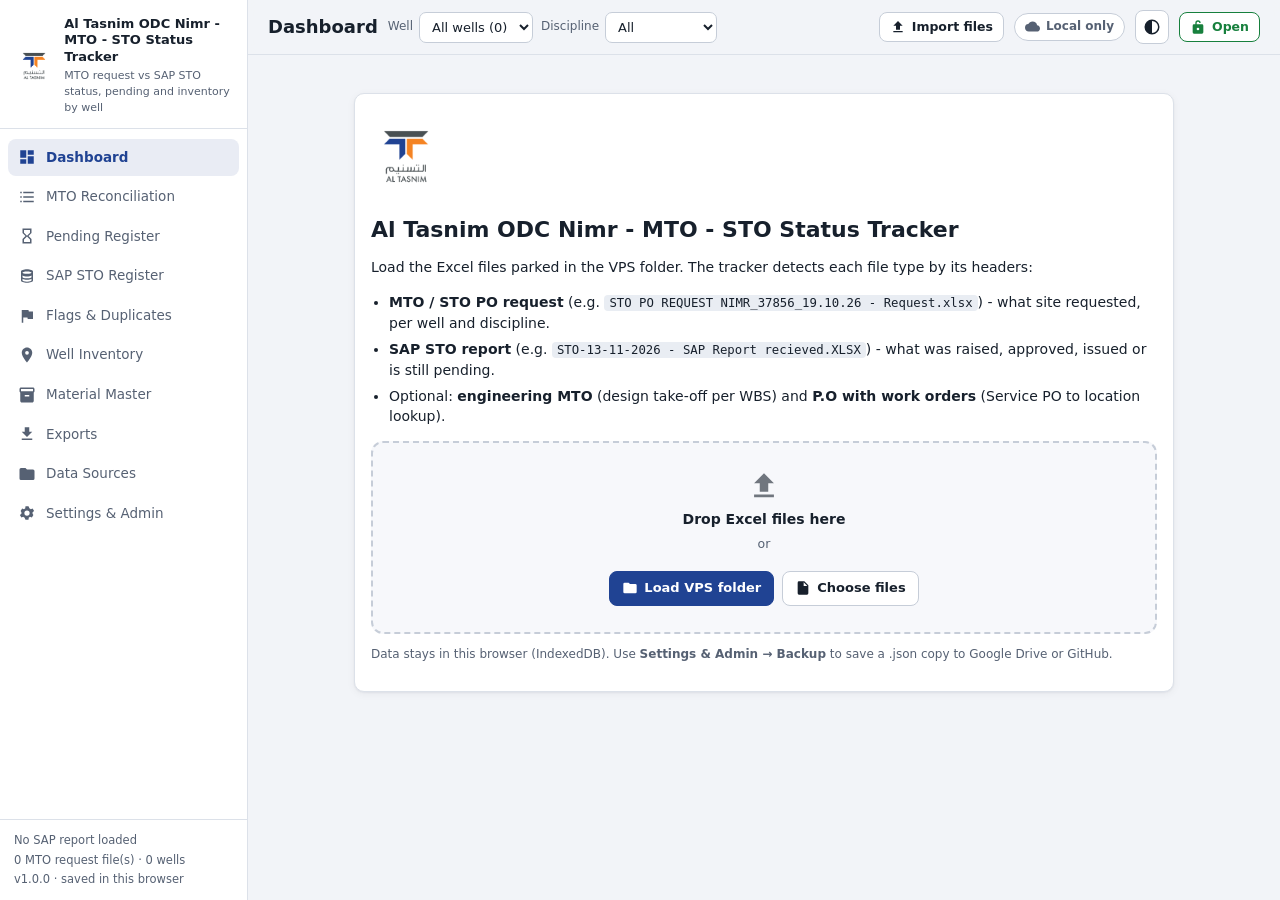
==== docs/index.html @ af517c4a "MTO-STO Status Tracker v1.1: single-file app, Apps Script Drive database, Pages build - Offline sing" ====
<!doctype html>
<html lang="en" data-theme="light">
<head>
<meta charset="utf-8">
<meta name="viewport" content="width=device-width,initial-scale=1,viewport-fit=cover">
<title>Al Tasnim ODC Nimr - MTO - STO Status Tracker</title>
<meta name="description" content="Offline single-file tracker: MTO requests vs SAP STO report - pending, approved, issued, double entries and well inventory.">
<style>
:root{--brand:#204393;--accent:#F48323;
--bg:#f2f4f8;--surface:#fff;--surface-2:#f7f8fb;--surface-3:#e9edf3;--border:#dce1e9;--border-2:#c6cdd8;--text:#17202c;--muted:#566173;--faint:#8892a2;
--primary:var(--brand);--primary-ink:#fff;--primary-soft:color-mix(in srgb,var(--brand) 10%,#fff);
--ok:#17803d;--ok-soft:#e2f3e7;--warn:#a85607;--warn-soft:#fdf0dc;--bad:#bf2f28;--bad-soft:#fbe4e2;--info:#2459b8;--info-soft:#e5edfb;--grey:#677285;--grey-soft:#eceef2;
--s-notraised:#d0453b;--s-prior:#b8641a;--s-pending:#ec9a29;--s-approved:#3b6fd6;--s-delivery:#7aa0ea;--s-transit:#1f9b8f;--s-received:#2e9a52;--s-cancel:#9aa3b1;
--shadow:0 1px 2px rgba(16,24,40,.05),0 2px 8px rgba(16,24,40,.05);--r:10px;--pad:16px;--cell:7px 10px;
--font:"Segoe UI Variable Text","Segoe UI",system-ui,-apple-system,Roboto,"Helvetica Neue",Arial,sans-serif;--mono:"Cascadia Mono",Consolas,"SF Mono",Menlo,monospace;color-scheme:light}
:root[data-theme=dark]{--bg:#0d1219;--surface:#151c27;--surface-2:#19212e;--surface-3:#232d3d;--border:#283346;--border-2:#36435a;--text:#e5eaf2;--muted:#a3adbd;--faint:#76819a;
--primary:color-mix(in srgb,var(--brand) 55%,#fff);--primary-ink:#0b1220;--primary-soft:color-mix(in srgb,var(--brand) 30%,#151c27);
--ok:#55c784;--ok-soft:#14301f;--warn:#f0a648;--warn-soft:#33250f;--bad:#f27d73;--bad-soft:#3a1c1b;--info:#7eaaf2;--info-soft:#172640;--grey:#9aa3b1;--grey-soft:#232b38;
--s-notraised:#e2645a;--s-prior:#cf8340;--s-pending:#f0aa45;--s-approved:#6390ea;--s-delivery:#93b2ef;--s-transit:#3bb5a8;--s-received:#4cb672;--s-cancel:#7c8596;--shadow:0 1px 2px rgba(0,0,0,.35);color-scheme:dark}
:root[data-density=compact]{--pad:11px;--cell:4px 8px}
*{box-sizing:border-box}
body{margin:0;background:var(--bg);color:var(--text);font:14px/1.45 var(--font);-webkit-font-smoothing:antialiased}
a{color:var(--primary)}
code{font-family:var(--mono);font-size:.88em;background:var(--surface-3);padding:1px 5px;border-radius:4px}
h1,h2,h3,h4{margin:0;line-height:1.25}
h1{font-size:18px;font-weight:650}
h2{font-size:15px;font-weight:650}
h3{font-size:13px;font-weight:650;color:var(--muted);text-transform:uppercase;letter-spacing:.04em}
h4{font-size:12px;font-weight:650;color:var(--muted);text-transform:uppercase;letter-spacing:.05em;margin:18px 0 8px}
.mt{margin-top:16px}.small{font-size:12px}.muted{color:var(--muted)}.mono{font-family:var(--mono);font-size:12px}.grow{flex:1}
.t-bad{color:var(--bad)}.t-warn{color:var(--warn)}
.ic{width:18px;height:18px;fill:currentColor;flex:none}.ic.big{width:34px;height:34px;opacity:.6}
#app{display:grid;grid-template-columns:248px 1fr;min-height:100vh}
#side{background:var(--surface);border-right:1px solid var(--border);display:flex;flex-direction:column;position:sticky;top:0;height:100vh;overflow:auto}
.brand{display:flex;gap:10px;align-items:center;padding:16px 14px 12px;border-bottom:1px solid var(--border)}
.brand img{width:44px;height:52px;object-fit:contain;background:#fff;border-radius:6px;padding:2px}
.brand b{display:block;font-size:13px;line-height:1.25}.brand small{display:block;color:var(--muted);font-size:11px;margin-top:3px}
nav{padding:10px 8px;display:flex;flex-direction:column;gap:2px}
nav button{display:flex;align-items:center;gap:10px;border:0;background:none;color:var(--muted);padding:9px 10px;border-radius:8px;font:inherit;font-size:13.5px;cursor:pointer;text-align:left}
nav button:hover{background:var(--surface-2);color:var(--text)}
nav button.on{background:var(--primary-soft);color:var(--primary);font-weight:600}
nav button em{margin-left:auto;font-style:normal;font-size:11px;background:var(--bad-soft);color:var(--bad);padding:1px 7px;border-radius:10px;font-weight:600}
.side-foot{margin-top:auto;padding:12px 14px;border-top:1px solid var(--border);font-size:11.5px;color:var(--muted);display:grid;gap:3px}
main{min-width:0;display:flex;flex-direction:column}
#top{position:sticky;top:0;z-index:20;display:flex;gap:10px;align-items:center;flex-wrap:wrap;padding:10px 20px;background:color-mix(in srgb,var(--bg) 88%,transparent);backdrop-filter:blur(8px);border-bottom:1px solid var(--border)}
.scope{display:flex;gap:8px;flex-wrap:wrap}.scope label{display:flex;align-items:center;gap:6px;font-size:12px;color:var(--muted)}
.scope select{max-width:260px}
#view{padding:18px 20px 40px;display:flex;flex-direction:column;gap:16px;min-width:0}
select,input,textarea{font:inherit;font-size:13px;color:var(--text);background:var(--surface);border:1px solid var(--border-2);border-radius:7px;padding:6px 8px;min-width:0}
input[type=checkbox]{width:15px;height:15px;accent-color:var(--primary)}
input[type=color]{padding:2px;height:34px;width:60px}
select:focus,input:focus,textarea:focus,button:focus-visible{outline:2px solid color-mix(in srgb,var(--primary) 50%,transparent);outline-offset:1px}
.btn{display:inline-flex;align-items:center;gap:6px;border:1px solid var(--border-2);background:var(--surface);color:var(--text);padding:7px 12px;border-radius:8px;font:inherit;font-size:13px;font-weight:550;cursor:pointer;white-space:nowrap}
.btn:hover{background:var(--surface-2)}.btn .ic{width:16px;height:16px}
.btn.sm{padding:5px 10px;font-size:12.5px}
.btn.primary{background:var(--primary);border-color:var(--primary);color:var(--primary-ink)}.btn.primary:hover{filter:brightness(1.08)}
.btn.danger{color:var(--bad);border-color:color-mix(in srgb,var(--bad) 40%,transparent)}.btn.danger:hover{background:var(--bad-soft)}
.btn.ghost{border-color:transparent;background:none}
.btn[disabled],.btn.disabled{opacity:.5;pointer-events:none}
.btn.admin-on{border-color:var(--ok);color:var(--ok)}
.icon-btn{display:inline-grid;place-items:center;width:34px;height:34px;border:1px solid var(--border-2);border-radius:8px;background:var(--surface);color:var(--text);cursor:pointer}
.only-m{display:none}
.card{background:var(--surface);border:1px solid var(--border);border-radius:var(--r);padding:var(--pad);box-shadow:var(--shadow);min-width:0}
.card-h{display:flex;align-items:center;gap:10px;justify-content:space-between;margin-bottom:12px;flex-wrap:wrap}
.card-h small{color:var(--muted);font-size:12px}
.cards{display:grid;gap:16px}.c2{grid-template-columns:repeat(2,minmax(0,1fr))}.c3{grid-template-columns:repeat(3,minmax(0,1fr))}
.asof{display:flex;gap:8px;align-items:center;flex-wrap:wrap;font-size:12.5px;color:var(--muted);background:var(--surface);border:1px solid var(--border);border-radius:8px;padding:8px 12px}
.asof .ic{width:16px;height:16px;color:var(--primary)}
.kpis{display:grid;grid-template-columns:repeat(auto-fit,minmax(150px,1fr));gap:12px}
.kpi{background:var(--surface);border:1px solid var(--border);border-left:4px solid var(--primary);border-radius:var(--r);padding:11px 14px;box-shadow:var(--shadow);display:flex;flex-direction:column;gap:2px}
.kpi span{font-size:11.5px;color:var(--muted);font-weight:600;text-transform:uppercase;letter-spacing:.03em}
.kpi b{font-size:24px;font-weight:700;font-variant-numeric:tabular-nums;letter-spacing:-.01em}
.kpi small{font-size:11.5px;color:var(--muted)}
.kpi.warn{border-left-color:var(--s-pending)}.kpi.bad{border-left-color:var(--s-notraised)}
.click{cursor:pointer}.kpi.click:hover,.card.click:hover{border-color:var(--primary)}
.bar{display:flex;gap:12px;align-items:center;flex-wrap:wrap}.bar label{display:flex;gap:6px;align-items:center;font-size:12.5px;color:var(--muted)}
.bar select{max-width:420px}
.row-btns{display:flex;gap:8px;flex-wrap:wrap;align-items:center;margin-top:12px}
/* badges & chips */
.badge{display:inline-block;font-size:11.5px;font-weight:600;padding:2px 8px;border-radius:20px;white-space:nowrap;line-height:1.5;border:1px solid transparent}
.s-notraised{background:color-mix(in srgb,var(--s-notraised) 15%,var(--surface));color:var(--s-notraised);border-color:color-mix(in srgb,var(--s-notraised) 30%,transparent)}
.s-prior{background:color-mix(in srgb,var(--s-prior) 15%,var(--surface));color:var(--s-prior);border-color:color-mix(in srgb,var(--s-prior) 30%,transparent)}
.s-pending{background:color-mix(in srgb,var(--s-pending) 17%,var(--surface));color:color-mix(in srgb,var(--s-pending) 70%,var(--text));border-color:color-mix(in srgb,var(--s-pending) 35%,transparent)}
.s-approved{background:color-mix(in srgb,var(--s-approved) 14%,var(--surface));color:var(--s-approved);border-color:color-mix(in srgb,var(--s-approved) 30%,transparent)}
.s-delivery{background:color-mix(in srgb,var(--s-delivery) 16%,var(--surface));color:color-mix(in srgb,var(--s-delivery) 60%,var(--text))}
.s-transit{background:color-mix(in srgb,var(--s-transit) 14%,var(--surface));color:var(--s-transit)}
.s-received{background:color-mix(in srgb,var(--s-received) 14%,var(--surface));color:var(--s-received);border-color:color-mix(in srgb,var(--s-received) 30%,transparent)}
.s-cancel{background:var(--grey-soft);color:var(--grey)}
.k-req{background:var(--info-soft);color:var(--info)}.k-sap{background:var(--ok-soft);color:var(--ok)}.k-design,.k-po{background:var(--grey-soft);color:var(--muted)}.k-unknown,.k-error{background:var(--bad-soft);color:var(--bad)}
.chip{display:inline-block;font-size:10.5px;font-weight:600;padding:1px 6px;border-radius:5px;margin:1px 3px 1px 0;background:var(--grey-soft);color:var(--muted);white-space:nowrap}
.chip.man{background:var(--primary-soft);color:var(--primary);margin-left:4px}
.f-bad{background:var(--bad-soft);color:var(--bad)}.f-warn{background:var(--warn-soft);color:var(--warn)}.f-info{background:var(--info-soft);color:var(--info)}
.dept{display:inline-flex;align-items:center;gap:6px;font-size:12.5px;white-space:nowrap}
.dept:before{content:"";width:8px;height:8px;border-radius:2px;background:var(--grey)}
.d-electrical:before{background:#d99a1e}.d-mechanical:before{background:#3b6fd6}.d-instrument:before{background:#18a090}.d-civil:before{background:#8a6d4a}
.sev{font-size:11px;font-weight:700;padding:1px 7px;border-radius:5px}.sev.v3{background:var(--bad-soft);color:var(--bad)}.sev.v2{background:var(--warn-soft);color:var(--warn)}.sev.v1,.sev.v0{background:var(--info-soft);color:var(--info)}
/* grid */
.grid{background:var(--surface);border:1px solid var(--border);border-radius:var(--r);box-shadow:var(--shadow);min-width:0;display:flex;flex-direction:column}
.g-tools{display:flex;gap:8px;flex-wrap:wrap;align-items:center;padding:10px 12px;border-bottom:1px solid var(--border)}
.g-tools select{max-width:170px;font-size:12.5px}
.search{display:flex;align-items:center;gap:6px;border:1px solid var(--border-2);border-radius:8px;padding:0 8px;background:var(--surface);min-width:200px;flex:0 1 280px}
.search input{border:0;padding:6px 0;width:100%;background:none}.search input:focus{outline:none}.search .ic{width:16px;height:16px;color:var(--faint)}
.g-count{font-size:12px;color:var(--muted);font-variant-numeric:tabular-nums}
.seg{display:inline-flex;border:1px solid var(--border-2);border-radius:8px;overflow:hidden;flex-wrap:wrap}
.seg button{border:0;background:var(--surface);color:var(--muted);font:inherit;font-size:12px;padding:5px 10px;cursor:pointer;border-right:1px solid var(--border)}
.seg button:last-child{border-right:0}.seg button.on{background:var(--primary);color:var(--primary-ink)}
.g-bulk{display:flex;gap:8px;align-items:center;padding:8px 12px;background:var(--primary-soft);border-bottom:1px solid var(--border);font-size:13px;flex-wrap:wrap}
.tbl-wrap{overflow:auto;max-height:calc(100vh - 230px);min-height:120px}
.tbl{border-collapse:separate;border-spacing:0;width:100%;font-size:12.8px}
.tbl th{position:sticky;top:0;z-index:2;background:var(--surface-2);color:var(--muted);font-weight:650;font-size:11.5px;text-align:left;padding:8px 10px;border-bottom:1px solid var(--border);white-space:nowrap;cursor:pointer;user-select:none}
.tbl th:hover{color:var(--text)}
.tbl th .sorti:after{content:"";margin-left:4px;opacity:.35}.tbl th.sorted .sorti:after{content:"\25B2";opacity:1;font-size:9px}.tbl th.sorted.desc .sorti:after{content:"\25BC"}
.tbl td{padding:var(--cell);border-bottom:1px solid var(--border);vertical-align:top;white-space:nowrap}
.tbl td.wrap{white-space:normal;min-width:180px;max-width:360px}
.tbl .num{text-align:right;font-variant-numeric:tabular-nums}
.tbl .ck{width:30px;padding-right:0}
.tbl tr.click:hover td{background:var(--surface-2)}
.tbl tr.hl-bad td:first-child{box-shadow:inset 3px 0 0 var(--s-notraised)}.tbl tr.hl-warn td:first-child{box-shadow:inset 3px 0 0 var(--s-pending)}
.tbl td.empty{text-align:center;color:var(--muted);padding:30px}
.g-pager{display:flex;gap:4px;align-items:center;padding:8px 12px;border-top:1px solid var(--border);font-size:12px;color:var(--muted);flex-wrap:wrap}
.g-pager button{border:1px solid var(--border);background:var(--surface);color:var(--text);border-radius:6px;padding:3px 9px;font:inherit;font-size:12px;cursor:pointer}
.g-pager button.on{background:var(--primary);color:var(--primary-ink);border-color:var(--primary)}.g-pager button:disabled{opacity:.4;cursor:default}
.g-pager select{padding:2px 4px;font-size:12px}
table.mini{width:100%;border-collapse:collapse;font-size:12.5px;margin-top:10px}
table.mini th{text-align:left;color:var(--muted);font-size:11px;font-weight:650;padding:5px 6px;border-bottom:1px solid var(--border)}
table.mini td{padding:5px 6px;border-bottom:1px solid var(--border)}table.mini .num{text-align:right;font-variant-numeric:tabular-nums}
table.mini tr.click:hover td{background:var(--surface-2)}
/* charts */
.stack{display:flex;width:100%;border-radius:6px;overflow:hidden;background:var(--surface-3)}.stack span{display:block;height:100%}
.legend{display:flex;flex-wrap:wrap;gap:6px 14px;font-size:12px;color:var(--muted);margin-top:8px}.legend.col{flex-direction:column;gap:5px}
.legend i{display:inline-block;width:10px;height:10px;border-radius:3px;margin-right:5px;vertical-align:-1px}.legend b{color:var(--text)}.legend em{font-style:normal;opacity:.8}
.donut-wrap{display:flex;gap:18px;align-items:center;flex-wrap:wrap}.donut .d-c{font-size:22px;font-weight:700;fill:var(--text)}.donut .d-s{font-size:11px;fill:var(--muted)}
.barsH{display:flex;flex-direction:column;gap:7px}
.bh-row{display:grid;grid-template-columns:minmax(90px,170px) 1fr 54px;gap:10px;align-items:center;font-size:12.5px}
.bh-label{overflow:hidden;text-overflow:ellipsis;white-space:nowrap}.bh-label small{display:block;color:var(--muted);font-size:10.5px;overflow:hidden;text-overflow:ellipsis}
.bh-track{background:var(--surface-3);height:10px;border-radius:5px;overflow:hidden}.bh-fill{height:100%;border-radius:5px}
.bh-val{text-align:right;font-variant-numeric:tabular-nums;font-weight:600}.bh-row.click:hover .bh-label{color:var(--primary)}
.cols{display:flex;gap:10px;align-items:flex-end;padding-top:18px}
.col{flex:1;display:flex;flex-direction:column;align-items:center;justify-content:flex-end;height:100%;gap:4px;font-size:11.5px}
.col span{width:100%;max-width:48px;border-radius:5px 5px 0 0;min-height:2px}.col em{font-style:normal;color:var(--muted)}.col b{font-variant-numeric:tabular-nums}
.dep-row{margin-bottom:12px}.dep-h{display:flex;justify-content:space-between;margin-bottom:5px}.dep-h small{color:var(--muted);font-size:11.5px}
.uqs{display:flex;flex-wrap:wrap;gap:6px}.uq{display:inline-block;background:var(--surface-2);border:1px solid var(--border);border-radius:6px;padding:2px 7px;font-size:12px;font-variant-numeric:tabular-nums;margin:1px 2px}
.uq small{color:var(--muted)}
.pbar{position:relative;width:110px;height:16px;background:var(--surface-3);border-radius:4px;overflow:hidden}.pbar span{display:block;height:100%;background:var(--s-received)}.pbar em{position:absolute;inset:0;font-style:normal;font-size:11px;text-align:center;line-height:16px;font-weight:600}
/* callouts & insights */
.callouts{display:grid;gap:8px;margin-top:12px}
.callout{display:flex;gap:10px;align-items:flex-start;padding:9px 12px;border-radius:8px;font-size:13px;background:var(--info-soft);color:var(--text);border:1px solid color-mix(in srgb,var(--info) 25%,transparent)}
.callout .ic{color:var(--info);margin-top:1px}
.callout.warn{background:var(--warn-soft);border-color:color-mix(in srgb,var(--warn) 30%,transparent)}.callout.warn .ic{color:var(--warn)}
.callout.bad{background:var(--bad-soft);border-color:color-mix(in srgb,var(--bad) 30%,transparent)}.callout.bad .ic{color:var(--bad)}
.flaglist{display:grid;gap:6px;margin-top:12px}.flaglist .callout{flex-direction:column;gap:2px;font-size:12.5px}
.insights{list-style:none;margin:0;padding:0;display:grid;gap:8px}
.insights li{padding:8px 12px;border-radius:8px;font-size:13px;border-left:3px solid var(--info);background:var(--surface-2)}
.insights li.warn{border-left-color:var(--s-pending)}.insights li.bad{border-left-color:var(--s-notraised)}
.flag-sum{display:grid;grid-template-columns:repeat(auto-fill,minmax(170px,1fr));gap:10px}
.fs{display:flex;flex-direction:column;align-items:flex-start;gap:2px;border:1px solid var(--border);border-radius:var(--r);padding:10px 12px;cursor:pointer;font:inherit;text-align:left;background:var(--surface)}
.fs b{font-size:22px}.fs span{font-size:12px}.fs:hover{border-color:var(--primary)}
.fs.f-bad b{color:var(--bad)}.fs.f-warn b{color:var(--warn)}.fs.f-info b{color:var(--info)}
/* wells */
.well-h{display:grid;grid-template-columns:minmax(200px,1fr) 2fr;gap:20px}.well-h h2{font-size:28px}.well-h p{margin:4px 0 0;color:var(--muted)}
.tabs{display:flex;gap:4px;border-bottom:1px solid var(--border);flex-wrap:wrap}
.tabs button{border:0;background:none;font:inherit;font-size:13px;padding:8px 14px;color:var(--muted);border-bottom:2px solid transparent;cursor:pointer}
.tabs button.on{color:var(--primary);border-bottom-color:var(--primary);font-weight:600}.tabs small{opacity:.7}
.kv{display:grid;grid-template-columns:max-content 1fr;gap:5px 14px;margin:12px 0;font-size:13px}.kv dt{color:var(--muted)}.kv dd{margin:0;word-break:break-word}.kv.sm{font-size:12.5px;margin:0}
/* modal & drawer */
#modal,#drawer{position:fixed;inset:0;z-index:100}
.m-back,.d-back{position:absolute;inset:0;background:rgba(10,15,25,.45)}
.m-box{position:relative;margin:6vh auto;width:min(560px,calc(100% - 32px));max-height:88vh;display:flex;flex-direction:column;background:var(--surface);border-radius:12px;box-shadow:0 20px 60px rgba(0,0,0,.3);border:1px solid var(--border)}
.m-box.wide{width:min(1000px,calc(100% - 32px))}
.m-head,.d-head{display:flex;justify-content:space-between;align-items:center;padding:14px 16px;border-bottom:1px solid var(--border);gap:10px}
.m-head h3,.d-head h3{font-size:15px;text-transform:none;letter-spacing:0;color:var(--text)}
.m-body{padding:16px;overflow:auto}.m-body p:first-child{margin-top:0}
.m-foot{display:flex;justify-content:flex-end;gap:8px;padding:12px 16px;border-top:1px solid var(--border)}
.d-box{position:absolute;top:0;right:0;bottom:0;width:min(640px,100%);background:var(--surface);display:flex;flex-direction:column;box-shadow:-10px 0 40px rgba(0,0,0,.2);animation:slide .18s ease-out}
@keyframes slide{from{transform:translateX(30px);opacity:.6}}
.d-head h3{overflow:hidden;text-overflow:ellipsis;white-space:nowrap}
.d-body{padding:16px;overflow:auto;flex:1}
.d-sum{display:flex;gap:8px;align-items:center;flex-wrap:wrap;font-size:13px}
.qgrid{display:grid;grid-template-columns:repeat(auto-fit,minmax(88px,1fr));gap:8px;margin-top:12px}
.qgrid div{background:var(--surface-2);border:1px solid var(--border);border-radius:8px;padding:7px 9px}.qgrid small{display:block;color:var(--muted);font-size:11px}.qgrid b{font-size:16px;font-variant-numeric:tabular-nums}
.form2{display:grid;grid-template-columns:1fr 1fr;gap:10px 14px}.span2{grid-column:1/-1}
.fld{display:flex;flex-direction:column;gap:4px;font-size:12px;color:var(--muted)}.fld>span{font-weight:600}
.fld.inline{flex-direction:row;align-items:center;gap:6px;flex-wrap:wrap}
.chk{display:flex;gap:8px;align-items:center;font-size:13px}
details{margin-top:14px;border:1px solid var(--border);border-radius:8px;padding:8px 12px}details summary{cursor:pointer;font-weight:600;font-size:13px}details .form2{margin-top:10px}
.sticky-foot{position:sticky;bottom:-16px;background:var(--surface);padding:12px 0;border-top:1px solid var(--border);margin-top:16px}
.hist{margin:0;padding-left:18px;font-size:12.5px}
.toast-wrap,#toasts{position:fixed;right:16px;bottom:16px;z-index:200;display:flex;flex-direction:column;gap:8px;max-width:min(420px,calc(100% - 32px))}
.toast{background:var(--text);color:var(--bg);padding:10px 14px;border-radius:8px;font-size:13px;box-shadow:0 6px 20px rgba(0,0,0,.25);transition:opacity .3s,transform .3s;border-left:4px solid var(--info)}
.toast.t-ok{border-left-color:var(--ok)}.toast.t-warn{border-left-color:var(--s-pending)}.toast.t-bad{border-left-color:var(--bad)}.toast.out{opacity:0;transform:translateY(8px)}
.busy{position:fixed;inset:0;z-index:300;background:rgba(10,15,25,.45);display:grid;place-items:center}
.busy div{background:var(--surface);padding:18px 22px;border-radius:10px;display:flex;gap:12px;align-items:center;box-shadow:var(--shadow)}
.spin{width:18px;height:18px;border:3px solid var(--surface-3);border-top-color:var(--primary);border-radius:50%;animation:sp 0.8s linear infinite}@keyframes sp{to{transform:rotate(360deg)}}
/* welcome & sources */
.welcome{max-width:820px;margin:20px auto;text-align:left}.welcome h2{font-size:22px;margin:8px 0}.w-logo{width:70px}
.ticks{padding-left:18px}.ticks li{margin:6px 0}
.drop{border:2px dashed var(--border-2);border-radius:12px;padding:26px;display:flex;flex-direction:column;align-items:center;gap:6px;text-align:center;background:var(--surface-2)}
.drop.over{border-color:var(--primary);background:var(--primary-soft)}.drop span{color:var(--muted);font-size:12.5px}
.xcard h2{margin-bottom:6px}
.swatch{width:28px;height:28px;border-radius:7px;border:2px solid var(--surface);box-shadow:0 0 0 1px var(--border-2);cursor:pointer}
.logo-row{display:flex;gap:10px;align-items:center;flex-wrap:wrap}.logo-row img{height:48px;background:#fff;border-radius:6px;padding:2px;border:1px solid var(--border)}
.audit{max-height:280px;overflow:auto;font-size:12px;display:grid;gap:2px}
.audit div{display:grid;grid-template-columns:112px minmax(0,1fr) auto;gap:2px 8px;padding:5px 0;border-bottom:1px solid var(--border)}.audit div span{grid-column:1/-1;grid-row:2}.audit div em{grid-column:3;grid-row:1}
.audit time{color:var(--muted);font-family:var(--mono);font-size:11px}.audit span{color:var(--muted);word-break:break-word}.audit em{color:var(--faint)}
.about ol{padding-left:18px}.about li{margin:6px 0}
[hidden]{display:none!important}
@media (max-width:1200px){.c3{grid-template-columns:1fr 1fr}}
@media (max-width:900px){
  #app{grid-template-columns:1fr}
  #side{position:fixed;z-index:60;left:0;top:0;width:270px;transform:translateX(-105%);transition:transform .2s;box-shadow:0 0 40px rgba(0,0,0,.3)}
  body.nav-open #side{transform:none}
  .only-m{display:inline-grid}.c2,.c3,.well-h{grid-template-columns:1fr}
  #top{padding:10px 16px}#view{padding:14px 16px 40px}#top h1{font-size:16px}
  .btn span{display:none}.btn[data-import] span{display:none}
  .form2{grid-template-columns:1fr}
  .search{flex:1 1 100%}
}
@media print{#side,#top,.g-tools,.g-pager,.row-btns{display:none!important}#app{display:block}.tbl-wrap{max-height:none;overflow:visible}body{background:#fff}}

.sync-chip{display:inline-flex;align-items:center;gap:6px;border:1px solid var(--border-2);background:var(--surface);color:var(--muted);border-radius:20px;padding:4px 10px;font:inherit;font-size:12px;font-weight:600;cursor:pointer;white-space:nowrap}
.sync-chip .ic{width:15px;height:15px}
.sc-ok{color:var(--ok);border-color:color-mix(in srgb,var(--ok) 40%,transparent)}
.sc-pending,.sc-saving,.sc-pulling{color:var(--warn);border-color:color-mix(in srgb,var(--warn) 40%,transparent)}
.sc-error{color:var(--bad);border-color:color-mix(in srgb,var(--bad) 40%,transparent)}
@media (max-width:900px){.sync-chip span{display:none}}

</style>
</head>
<body>
<div id="app">
  <aside id="side" aria-label="Navigation"></aside>
  <main><header id="top"></header><div id="view" tabindex="-1"></div></main>
</div>
<div id="drawer" hidden></div>
<div id="modal" hidden></div>
<div id="toasts" aria-live="polite"></div>
<noscript>This tracker needs JavaScript enabled.</noscript>
<!-- xlsx-js-style 1.2.0 (SheetJS CE 0.18.5 fork, Apache-2.0) - inlined so the file works offline -->
<script>
/* xlsx-js-style 1.2.0-beta @ 2022-04-05T01:40:48.447Z */
var XLSX={};function make_xlsx_lib(a){a.version="0.18.5",a.style_version="1.2.0";var re,f=1200,_=1252;"undefined"!=typeof cptable?re=cptable:"undefined"!=typeof module&&"undefined"!=typeof require&&(re=require("./cpexcel.js"));var t=[874,932,936,949,950,1250,1251,1252,1253,1254,1255,1256,1257,1258,1e4],l={0:1252,1:65001,2:65001,77:1e4,128:932,129:949,130:1361,134:936,136:950,161:1253,162:1254,163:1258,177:1255,178:1256,186:1257,204:1251,222:874,238:1250,255:1252,69:6969},c=function(e){-1!=t.indexOf(e)&&(_=l[0]=e)};var ie=function(e){c(f=e)};function h(){ie(1200),c(1252)}function ae(e){for(var t=[],r=0,a=e.length;r<a;++r)t[r]=e.charCodeAt(r);return t}function s(e){for(var t=[],r=0;r<e.length>>1;++r)t[r]=String.fromCharCode(e.charCodeAt(2*r+1)+(e.charCodeAt(2*r)<<8));return t.join("")}var ne=function(e){var t=e.charCodeAt(0),r=e.charCodeAt(1);return 255==t&&254==r?function(e){for(var t=[],r=0;r<e.length>>1;++r)t[r]=String.fromCharCode(e.charCodeAt(2*r)+(e.charCodeAt(2*r+1)<<8));return t.join("")}(e.slice(2)):254==t&&255==r?s(e.slice(2)):65279==t?e.slice(1):e},u=function(e){return String.fromCharCode(e)},n=function(e){return String.fromCharCode(e)};void 0!==re&&(ie=function(e){c(f=e)},ne=function(e){return 255===e.charCodeAt(0)&&254===e.charCodeAt(1)?re.utils.decode(1200,ae(e.slice(2))):e},u=function(e){return 1200===f?String.fromCharCode(e):re.utils.decode(f,[255&e,e>>8])[0]},n=function(e){return re.utils.decode(_,[e])[0]});var oe=null,d=!0,p="ABCDEFGHIJKLMNOPQRSTUVWXYZabcdefghijklmnopqrstuvwxyz0123456789+/=";function ee(e){for(var t,r,a,n,s,i="",o=0,c=0,l=0;l<e.length;)n=(t=e.charCodeAt(l++))>>2,s=(3&t)<<4|(r=e.charCodeAt(l++))>>4,o=(15&r)<<2|(a=e.charCodeAt(l++))>>6,c=63&a,isNaN(r)?o=c=64:isNaN(a)&&(c=64),i+=p.charAt(n)+p.charAt(s)+p.charAt(o)+p.charAt(c);return i}function te(e){var t,r,a,n,s,i,o="";e=e.replace(/[^\w\+\/\=]/g,"");for(var c=0;c<e.length;)t=p.indexOf(e.charAt(c++))<<2|(n=p.indexOf(e.charAt(c++)))>>4,o+=String.fromCharCode(t),r=(15&n)<<4|(s=p.indexOf(e.charAt(c++)))>>2,64!==s&&(o+=String.fromCharCode(r)),a=(3&s)<<6|(i=p.indexOf(e.charAt(c++))),64!==i&&(o+=String.fromCharCode(a));return o}var se="undefined"!=typeof Buffer&&"undefined"!=typeof process&&void 0!==process.versions&&!!process.versions.node,ce=function(){if("undefined"==typeof Buffer)return function(){};var t=!Buffer.from;if(!t)try{Buffer.from("foo","utf8")}catch(e){t=!0}return t?function(e,t){return t?new Buffer(e,t):new Buffer(e)}:Buffer.from.bind(Buffer)}();function le(e){return se?Buffer.alloc?Buffer.alloc(e):new Buffer(e):new("undefined"!=typeof Uint8Array?Uint8Array:Array)(e)}function fe(e){return se?Buffer.allocUnsafe?Buffer.allocUnsafe(e):new Buffer(e):new("undefined"!=typeof Uint8Array?Uint8Array:Array)(e)}var he=function(e){return se?ce(e,"binary"):e.split("").map(function(e){return 255&e.charCodeAt(0)})};function o(e){if("undefined"==typeof ArrayBuffer)return he(e);for(var t=new ArrayBuffer(e.length),r=new Uint8Array(t),a=0;a!=e.length;++a)r[a]=255&e.charCodeAt(a);return t}function i(e){if(Array.isArray(e))return e.map(function(e){return String.fromCharCode(e)}).join("");for(var t=[],r=0;r<e.length;++r)t[r]=String.fromCharCode(e[r]);return t.join("")}function m(e){if("undefined"==typeof ArrayBuffer)throw new Error("Unsupported");if(e instanceof ArrayBuffer)return m(new Uint8Array(e));for(var t=new Array(e.length),r=0;r<e.length;++r)t[r]=e[r];return t}var ue=se?function(e){return Buffer.concat(e.map(function(e){return Buffer.isBuffer(e)?e:ce(e)}))}:function(e){if("undefined"==typeof Uint8Array)return[].concat.apply([],e.map(function(e){return Array.isArray(e)?e:[].slice.call(e)}));for(var t=0,r=0,t=0;t<e.length;++t)r+=e[t].length;for(var a,n=new Uint8Array(r),r=t=0;t<e.length;r+=a,++t)if(a=e[t].length,e[t]instanceof Uint8Array)n.set(e[t],r);else{if("string"==typeof e[t])throw"wtf";n.set(new Uint8Array(e[t]),r)}return n};var de=/\u0000/g,pe=/[\u0001-\u0006]/g;function v(e){for(var t="",r=e.length-1;0<=r;)t+=e.charAt(r--);return t}function x(e,t){e=""+e;return t<=e.length?e:Ge("0",t-e.length)+e}function w(e,t){e=""+e;return t<=e.length?e:Ge(" ",t-e.length)+e}function T(e,t){e=""+e;return t<=e.length?e:e+Ge(" ",t-e.length)}var g=Math.pow(2,32);function E(e,t){if(g<e||e<-g)return r=e,a=t,r=""+Math.round(r),a<=r.length?r:Ge("0",a-r.length)+r;var r,a,e=Math.round(e);return(t=t)<=(e=""+(e=e)).length?e:Ge("0",t-e.length)+e}function A(e,t){return t=t||0,e.length>=7+t&&103==(32|e.charCodeAt(t))&&101==(32|e.charCodeAt(t+1))&&110==(32|e.charCodeAt(t+2))&&101==(32|e.charCodeAt(t+3))&&114==(32|e.charCodeAt(t+4))&&97==(32|e.charCodeAt(t+5))&&108==(32|e.charCodeAt(t+6))}var C=[["Sun","Sunday"],["Mon","Monday"],["Tue","Tuesday"],["Wed","Wednesday"],["Thu","Thursday"],["Fri","Friday"],["Sat","Saturday"]],R=[["J","Jan","January"],["F","Feb","February"],["M","Mar","March"],["A","Apr","April"],["M","May","May"],["J","Jun","June"],["J","Jul","July"],["A","Aug","August"],["S","Sep","September"],["O","Oct","October"],["N","Nov","November"],["D","Dec","December"]];var me={0:"General",1:"0",2:"0.00",3:"#,##0",4:"#,##0.00",9:"0%",10:"0.00%",11:"0.00E+00",12:"# ?/?",13:"# ??/??",14:"m/d/yy",15:"d-mmm-yy",16:"d-mmm",17:"mmm-yy",18:"h:mm AM/PM",19:"h:mm:ss AM/PM",20:"h:mm",21:"h:mm:ss",22:"m/d/yy h:mm",37:"#,##0 ;(#,##0)",38:"#,##0 ;[Red](#,##0)",39:"#,##0.00;(#,##0.00)",40:"#,##0.00;[Red](#,##0.00)",45:"mm:ss",46:"[h]:mm:ss",47:"mmss.0",48:"##0.0E+0",49:"@",56:'"上午/下午 "hh"時"mm"分"ss"秒 "'},b={5:37,6:38,7:39,8:40,23:0,24:0,25:0,26:0,27:14,28:14,29:14,30:14,31:14,50:14,51:14,52:14,53:14,54:14,55:14,56:14,57:14,58:14,59:1,60:2,61:3,62:4,67:9,68:10,69:12,70:13,71:14,72:14,73:15,74:16,75:17,76:20,77:21,78:22,79:45,80:46,81:47,82:0},k={5:'"$"#,##0_);\\("$"#,##0\\)',63:'"$"#,##0_);\\("$"#,##0\\)',6:'"$"#,##0_);[Red]\\("$"#,##0\\)',64:'"$"#,##0_);[Red]\\("$"#,##0\\)',7:'"$"#,##0.00_);\\("$"#,##0.00\\)',65:'"$"#,##0.00_);\\("$"#,##0.00\\)',8:'"$"#,##0.00_);[Red]\\("$"#,##0.00\\)',66:'"$"#,##0.00_);[Red]\\("$"#,##0.00\\)',41:'_(* #,##0_);_(* \\(#,##0\\);_(* "-"_);_(@_)',42:'_("$"* #,##0_);_("$"* \\(#,##0\\);_("$"* "-"_);_(@_)',43:'_(* #,##0.00_);_(* \\(#,##0.00\\);_(* "-"??_);_(@_)',44:'_("$"* #,##0.00_);_("$"* \\(#,##0.00\\);_("$"* "-"??_);_(@_)'};function y(e,t,r){for(var a=e<0?-1:1,n=e*a,s=0,i=1,o=0,c=1,l=0,f=0,h=Math.floor(n);l<t&&(o=(h=Math.floor(n))*i+s,f=h*l+c,!(n-h<5e-8));)n=1/(n-h),s=i,i=o,c=l,l=f;if(t<f&&(o=t<l?(f=c,s):(f=l,i)),!r)return[0,a*o,f];r=Math.floor(a*o/f);return[r,a*o-r*f,f]}function L(e,t,r){if(2958465<e||e<0)return null;var a=0|e,n=Math.floor(86400*(e-a)),s=0,i=[],e={D:a,T:n,u:86400*(e-a)-n,y:0,m:0,d:0,H:0,M:0,S:0,q:0};return Math.abs(e.u)<1e-6&&(e.u=0),t&&t.date1904&&(a+=1462),.9999<e.u&&(e.u=0,86400==++n&&(e.T=n=0,++a,++e.D)),60===a?(i=r?[1317,10,29]:[1900,2,29],s=3):0===a?(i=r?[1317,8,29]:[1900,1,0],s=6):(60<a&&--a,(t=new Date(1900,0,1)).setDate(t.getDate()+a-1),i=[t.getFullYear(),t.getMonth()+1,t.getDate()],s=t.getDay(),a<60&&(s=(s+6)%7),r&&(s=function(e,t){t[0]-=581;t=e.getDay();e<60&&(t=(t+6)%7);return t}(t,i))),e.y=i[0],e.m=i[1],e.d=i[2],e.S=n%60,n=Math.floor(n/60),e.M=n%60,n=Math.floor(n/60),e.H=n,e.q=s,e}var S=new Date(1899,11,31,0,0,0),O=S.getTime(),I=new Date(1900,2,1,0,0,0);function N(e,t){var r=e.getTime();return t?r-=1262304e5:I<=e&&(r+=864e5),(r-(O+6e4*(e.getTimezoneOffset()-S.getTimezoneOffset())))/864e5}function F(e){return-1==e.indexOf(".")?e:e.replace(/(?:\.0*|(\.\d*[1-9])0+)$/,"$1")}function D(e){var t,r,a,n=Math.floor(Math.log(Math.abs(e))*Math.LOG10E),s=-4<=n&&n<=-1?e.toPrecision(10+n):Math.abs(n)<=9?(r=(t=e)<0?12:11,(a=F(t.toFixed(12))).length<=r||(a=t.toPrecision(10)).length<=r?a:t.toExponential(5)):10===n?e.toFixed(10).substr(0,12):(s=F((e=e).toFixed(11))).length>(e<0?12:11)||"0"===s||"-0"===s?e.toPrecision(6):s;return F(-1==(s=s.toUpperCase()).indexOf("E")?s:s.replace(/(?:\.0*|(\.\d*[1-9])0+)[Ee]/,"$1E").replace(/(E[+-])(\d)$/,"$10$2"))}function P(e,t){switch(typeof e){case"string":return e;case"boolean":return e?"TRUE":"FALSE";case"number":return(0|e)===e?e.toString(10):D(e);case"undefined":return"";case"object":if(null==e)return"";if(e instanceof Date)return ve(14,N(e,t&&t.date1904),t)}throw new Error("unsupported value in General format: "+e)}function M(e){if(e.length<=3)return e;for(var t=e.length%3,r=e.substr(0,t);t!=e.length;t+=3)r+=(0<r.length?",":"")+e.substr(t,3);return r}var U=/%/g;var B=/# (\?+)( ?)\/( ?)(\d+)/;var W=/^#*0*\.([0#]+)/,H=/\).*[0#]/,z=/\(###\) ###\\?-####/;function V(e){for(var t,r="",a=0;a!=e.length;++a)switch(t=e.charCodeAt(a)){case 35:break;case 63:r+=" ";break;case 48:r+="0";break;default:r+=String.fromCharCode(t)}return r}function G(e,t){t=Math.pow(10,t);return""+Math.round(e*t)/t}function j(e,t){var r=e-Math.floor(e),e=Math.pow(10,t);return t<(""+Math.round(r*e)).length?0:Math.round(r*e)}function X(e,t,r){if(40===e.charCodeAt(0)&&!t.match(H)){var a=t.replace(/\( */,"").replace(/ \)/,"").replace(/\)/,"");return 0<=r?X("n",a,r):"("+X("n",a,-r)+")"}if(44===t.charCodeAt(t.length-1))return function(e,t,r){for(var a=t.length-1;44===t.charCodeAt(a-1);)--a;return K(e,t.substr(0,a),r/Math.pow(10,3*(t.length-a)))}(e,t,r);if(-1!==t.indexOf("%"))return o=e,l=r,c=(f=t).replace(U,""),f=f.length-c.length,K(o,c,l*Math.pow(10,2*f))+Ge("%",f);var n;if(-1!==t.indexOf("E"))return function e(t,r){var a,n=t.indexOf("E")-t.indexOf(".")-1;if(t.match(/^#+0.0E\+0$/)){if(0==r)return"0.0E+0";if(r<0)return"-"+e(t,-r);var s=t.indexOf(".");-1===s&&(s=t.indexOf("E"));var i=Math.floor(Math.log(r)*Math.LOG10E)%s;if(i<0&&(i+=s),-1===(a=(r/Math.pow(10,i)).toPrecision(1+n+(s+i)%s)).indexOf("e")){var o=Math.floor(Math.log(r)*Math.LOG10E);for(-1===a.indexOf(".")?a=a.charAt(0)+"."+a.substr(1)+"E+"+(o-a.length+i):a+="E+"+(o-i);"0."===a.substr(0,2);)a=(a=a.charAt(0)+a.substr(2,s)+"."+a.substr(2+s)).replace(/^0+([1-9])/,"$1").replace(/^0+\./,"0.");a=a.replace(/\+-/,"-")}a=a.replace(/^([+-]?)(\d*)\.(\d*)[Ee]/,function(e,t,r,a){return t+r+a.substr(0,(s+i)%s)+"."+a.substr(i)+"E"})}else a=r.toExponential(n);return t.match(/E\+00$/)&&a.match(/e[+-]\d$/)&&(a=a.substr(0,a.length-1)+"0"+a.charAt(a.length-1)),(a=t.match(/E\-/)&&a.match(/e\+/)?a.replace(/e\+/,"e"):a).replace("e","E")}(t,r);if(36===t.charCodeAt(0))return"$"+X(e,t.substr(" "==t.charAt(1)?2:1),r);var s,i,o,c,l,f,h,u=Math.abs(r),d=r<0?"-":"";if(t.match(/^00+$/))return d+E(u,t.length);if(t.match(/^[#?]+$/))return(n="0"===(n=E(r,0))?"":n).length>t.length?n:V(t.substr(0,t.length-n.length))+n;if(s=t.match(B))return h=s,o=u,c=d,l=parseInt(h[4],10),f=Math.round(o*l),o=Math.floor(f/l),l,c+(0===o?"":""+o)+" "+(0==(f-=o*l)?Ge(" ",h[1].length+1+h[4].length):w(f,h[1].length)+h[2]+"/"+h[3]+x(l,h[4].length));if(t.match(/^#+0+$/))return d+E(u,t.length-t.indexOf("0"));if(s=t.match(W))return n=G(r,s[1].length).replace(/^([^\.]+)$/,"$1."+V(s[1])).replace(/\.$/,"."+V(s[1])).replace(/\.(\d*)$/,function(e,t){return"."+t+Ge("0",V(s[1]).length-t.length)}),-1!==t.indexOf("0.")?n:n.replace(/^0\./,".");if(t=t.replace(/^#+([0.])/,"$1"),s=t.match(/^(0*)\.(#*)$/))return d+G(u,s[2].length).replace(/\.(\d*[1-9])0*$/,".$1").replace(/^(-?\d*)$/,"$1.").replace(/^0\./,s[1].length?"0.":".");if(s=t.match(/^#{1,3},##0(\.?)$/))return d+M(E(u,0));if(s=t.match(/^#,##0\.([#0]*0)$/))return r<0?"-"+X(e,t,-r):M(""+(Math.floor(r)+(h=r,(p=s[1].length)<(""+Math.round((h-Math.floor(h))*Math.pow(10,p))).length?1:0)))+"."+x(j(r,s[1].length),s[1].length);if(s=t.match(/^#,#*,#0/))return X(e,t.replace(/^#,#*,/,""),r);if(s=t.match(/^([0#]+)(\\?-([0#]+))+$/))return n=v(X(e,t.replace(/[\\-]/g,""),r)),i=0,v(v(t.replace(/\\/g,"")).replace(/[0#]/g,function(e){return i<n.length?n.charAt(i++):"0"===e?"0":""}));if(t.match(z))return"("+(n=X(e,"##########",r)).substr(0,3)+") "+n.substr(3,3)+"-"+n.substr(6);var p="";if(s=t.match(/^([#0?]+)( ?)\/( ?)([#0?]+)/))return i=Math.min(s[4].length,7),m=y(u,Math.pow(10,i)-1,!1),n=d," "==(p=K("n",s[1],m[1])).charAt(p.length-1)&&(p=p.substr(0,p.length-1)+"0"),n+=p+s[2]+"/"+s[3],(p=T(m[2],i)).length<s[4].length&&(p=V(s[4].substr(s[4].length-p.length))+p),n+=p;if(s=t.match(/^# ([#0?]+)( ?)\/( ?)([#0?]+)/))return i=Math.min(Math.max(s[1].length,s[4].length),7),d+((m=y(u,Math.pow(10,i)-1,!0))[0]||(m[1]?"":"0"))+" "+(m[1]?w(m[1],i)+s[2]+"/"+s[3]+T(m[2],i):Ge(" ",2*i+1+s[2].length+s[3].length));if(s=t.match(/^[#0?]+$/))return n=E(r,0),t.length<=n.length?n:V(t.substr(0,t.length-n.length))+n;if(s=t.match(/^([#0?]+)\.([#0]+)$/)){n=""+r.toFixed(Math.min(s[2].length,10)).replace(/([^0])0+$/,"$1"),i=n.indexOf(".");var m=t.indexOf(".")-i,g=t.length-n.length-m;return V(t.substr(0,m)+n+t.substr(t.length-g))}if(s=t.match(/^00,000\.([#0]*0)$/))return i=j(r,s[1].length),r<0?"-"+X(e,t,-r):M((g=r)<2147483647&&-2147483648<g?""+(0<=g?0|g:g-1|0):""+Math.floor(g)).replace(/^\d,\d{3}$/,"0$&").replace(/^\d*$/,function(e){return"00,"+(e.length<3?x(0,3-e.length):"")+e})+"."+x(i,s[1].length);switch(t){case"###,##0.00":return X(e,"#,##0.00",r);case"###,###":case"##,###":case"#,###":var b=M(E(u,0));return"0"!==b?d+b:"";case"###,###.00":return X(e,"###,##0.00",r).replace(/^0\./,".");case"#,###.00":return X(e,"#,##0.00",r).replace(/^0\./,".")}throw new Error("unsupported format |"+t+"|")}function Y(e,t,r){if(40===e.charCodeAt(0)&&!t.match(H)){var a=t.replace(/\( */,"").replace(/ \)/,"").replace(/\)/,"");return 0<=r?Y("n",a,r):"("+Y("n",a,-r)+")"}if(44===t.charCodeAt(t.length-1))return function(e,t,r){for(var a=t.length-1;44===t.charCodeAt(a-1);)--a;return K(e,t.substr(0,a),r/Math.pow(10,3*(t.length-a)))}(e,t,r);if(-1!==t.indexOf("%"))return n=e,i=r,a=(s=t).replace(U,""),s=s.length-a.length,K(n,a,i*Math.pow(10,2*s))+Ge("%",s);var n,s,i,o;if(-1!==t.indexOf("E"))return function e(t,r){var a,n=t.indexOf("E")-t.indexOf(".")-1;if(t.match(/^#+0.0E\+0$/)){if(0==r)return"0.0E+0";if(r<0)return"-"+e(t,-r);var s=t.indexOf(".");-1===s&&(s=t.indexOf("E"));var i,o=Math.floor(Math.log(r)*Math.LOG10E)%s;o<0&&(o+=s),(a=(r/Math.pow(10,o)).toPrecision(1+n+(s+o)%s)).match(/[Ee]/)||(i=Math.floor(Math.log(r)*Math.LOG10E),-1===a.indexOf(".")?a=a.charAt(0)+"."+a.substr(1)+"E+"+(i-a.length+o):a+="E+"+(i-o),a=a.replace(/\+-/,"-")),a=a.replace(/^([+-]?)(\d*)\.(\d*)[Ee]/,function(e,t,r,a){return t+r+a.substr(0,(s+o)%s)+"."+a.substr(o)+"E"})}else a=r.toExponential(n);return t.match(/E\+00$/)&&a.match(/e[+-]\d$/)&&(a=a.substr(0,a.length-1)+"0"+a.charAt(a.length-1)),(a=t.match(/E\-/)&&a.match(/e\+/)?a.replace(/e\+/,"e"):a).replace("e","E")}(t,r);if(36===t.charCodeAt(0))return"$"+Y(e,t.substr(" "==t.charAt(1)?2:1),r);var c,l,f=Math.abs(r),h=r<0?"-":"";if(t.match(/^00+$/))return h+x(f,t.length);if(t.match(/^[#?]+$/))return(o=0===r?"":""+r).length>t.length?o:V(t.substr(0,t.length-o.length))+o;if(c=t.match(B))return h+(0===(u=f)?"":""+u)+Ge(" ",(u=c)[1].length+2+u[4].length);if(t.match(/^#+0+$/))return h+x(f,t.length-t.indexOf("0"));if(c=t.match(W))return o=(o=(""+r).replace(/^([^\.]+)$/,"$1."+V(c[1])).replace(/\.$/,"."+V(c[1]))).replace(/\.(\d*)$/,function(e,t){return"."+t+Ge("0",V(c[1]).length-t.length)}),-1!==t.indexOf("0.")?o:o.replace(/^0\./,".");if(t=t.replace(/^#+([0.])/,"$1"),c=t.match(/^(0*)\.(#*)$/))return h+(""+f).replace(/\.(\d*[1-9])0*$/,".$1").replace(/^(-?\d*)$/,"$1.").replace(/^0\./,c[1].length?"0.":".");if(c=t.match(/^#{1,3},##0(\.?)$/))return h+M(""+f);if(c=t.match(/^#,##0\.([#0]*0)$/))return r<0?"-"+Y(e,t,-r):M(""+r)+"."+Ge("0",c[1].length);if(c=t.match(/^#,#*,#0/))return Y(e,t.replace(/^#,#*,/,""),r);if(c=t.match(/^([0#]+)(\\?-([0#]+))+$/))return o=v(Y(e,t.replace(/[\\-]/g,""),r)),l=0,v(v(t.replace(/\\/g,"")).replace(/[0#]/g,function(e){return l<o.length?o.charAt(l++):"0"===e?"0":""}));if(t.match(z))return"("+(o=Y(e,"##########",r)).substr(0,3)+") "+o.substr(3,3)+"-"+o.substr(6);var u="";if(c=t.match(/^([#0?]+)( ?)\/( ?)([#0?]+)/))return l=Math.min(c[4].length,7),d=y(f,Math.pow(10,l)-1,!1),o=h," "==(u=K("n",c[1],d[1])).charAt(u.length-1)&&(u=u.substr(0,u.length-1)+"0"),o+=u+c[2]+"/"+c[3],(u=T(d[2],l)).length<c[4].length&&(u=V(c[4].substr(c[4].length-u.length))+u),o+=u;if(c=t.match(/^# ([#0?]+)( ?)\/( ?)([#0?]+)/))return l=Math.min(Math.max(c[1].length,c[4].length),7),h+((d=y(f,Math.pow(10,l)-1,!0))[0]||(d[1]?"":"0"))+" "+(d[1]?w(d[1],l)+c[2]+"/"+c[3]+T(d[2],l):Ge(" ",2*l+1+c[2].length+c[3].length));if(c=t.match(/^[#0?]+$/))return o=""+r,t.length<=o.length?o:V(t.substr(0,t.length-o.length))+o;if(c=t.match(/^([#0]+)\.([#0]+)$/)){o=""+r.toFixed(Math.min(c[2].length,10)).replace(/([^0])0+$/,"$1"),l=o.indexOf(".");var u=t.indexOf(".")-l,d=t.length-o.length-u;return V(t.substr(0,u)+o+t.substr(t.length-d))}if(c=t.match(/^00,000\.([#0]*0)$/))return r<0?"-"+Y(e,t,-r):M(""+r).replace(/^\d,\d{3}$/,"0$&").replace(/^\d*$/,function(e){return"00,"+(e.length<3?x(0,3-e.length):"")+e})+"."+x(0,c[1].length);switch(t){case"###,###":case"##,###":case"#,###":var p=M(""+f);return"0"!==p?h+p:"";default:if(t.match(/\.[0#?]*$/))return Y(e,t.slice(0,t.lastIndexOf(".")),r)+V(t.slice(t.lastIndexOf(".")))}throw new Error("unsupported format |"+t+"|")}function K(e,t,r){return((0|r)===r?Y:X)(e,t,r)}var J=/\[[HhMmSs\u0E0A\u0E19\u0E17]*\]/;function q(e){for(var t=0,r="",a="";t<e.length;)switch(r=e.charAt(t)){case"G":A(e,t)&&(t+=6),t++;break;case'"':for(;34!==e.charCodeAt(++t)&&t<e.length;);++t;break;case"\\":case"_":t+=2;break;case"@":++t;break;case"B":case"b":if("1"===e.charAt(t+1)||"2"===e.charAt(t+1))return!0;case"M":case"D":case"Y":case"H":case"S":case"E":case"m":case"d":case"y":case"h":case"s":case"e":case"g":return!0;case"A":case"a":case"上":if("A/P"===e.substr(t,3).toUpperCase())return!0;if("AM/PM"===e.substr(t,5).toUpperCase())return!0;if("上午/下午"===e.substr(t,5).toUpperCase())return!0;++t;break;case"[":for(a=r;"]"!==e.charAt(t++)&&t<e.length;)a+=e.charAt(t);if(a.match(J))return!0;break;case".":case"0":case"#":for(;t<e.length&&(-1<"0#?.,E+-%".indexOf(r=e.charAt(++t))||"\\"==r&&"-"==e.charAt(t+1)&&-1<"0#".indexOf(e.charAt(t+2))););break;case"?":for(;e.charAt(++t)===r;);break;case"*":++t," "!=e.charAt(t)&&"*"!=e.charAt(t)||++t;break;case"(":case")":++t;break;case"1":case"2":case"3":case"4":case"5":case"6":case"7":case"8":case"9":for(;t<e.length&&-1<"0123456789".indexOf(e.charAt(++t)););break;case" ":default:++t}return!1}function Z(e,t,r,a){for(var n,s,i,o=[],c="",l=0,f="",h="t",u="H";l<e.length;)switch(f=e.charAt(l)){case"G":if(!A(e,l))throw new Error("unrecognized character "+f+" in "+e);o[o.length]={t:"G",v:"General"},l+=7;break;case'"':for(c="";34!==(i=e.charCodeAt(++l))&&l<e.length;)c+=String.fromCharCode(i);o[o.length]={t:"t",v:c},++l;break;case"\\":var d=e.charAt(++l),p="("===d||")"===d?d:"t";o[o.length]={t:p,v:d},++l;break;case"_":o[o.length]={t:"t",v:" "},l+=2;break;case"@":o[o.length]={t:"T",v:t},++l;break;case"B":case"b":if("1"===e.charAt(l+1)||"2"===e.charAt(l+1)){if(null==n&&null==(n=L(t,r,"2"===e.charAt(l+1))))return"";o[o.length]={t:"X",v:e.substr(l,2)},h=f,l+=2;break}case"M":case"D":case"Y":case"H":case"S":case"E":f=f.toLowerCase();case"m":case"d":case"y":case"h":case"s":case"e":case"g":if(t<0)return"";if(null==n&&null==(n=L(t,r)))return"";for(c=f;++l<e.length&&e.charAt(l).toLowerCase()===f;)c+=f;"h"===(f="m"===f&&"h"===h.toLowerCase()?"M":f)&&(f=u),o[o.length]={t:f,v:c},h=f;break;case"A":case"a":case"上":d={t:f,v:f};if(null==n&&(n=L(t,r)),"A/P"===e.substr(l,3).toUpperCase()?(null!=n&&(d.v=12<=n.H?"P":"A"),d.t="T",u="h",l+=3):"AM/PM"===e.substr(l,5).toUpperCase()?(null!=n&&(d.v=12<=n.H?"PM":"AM"),d.t="T",l+=5,u="h"):"上午/下午"===e.substr(l,5).toUpperCase()?(null!=n&&(d.v=12<=n.H?"下午":"上午"),d.t="T",l+=5,u="h"):(d.t="t",++l),null==n&&"T"===d.t)return"";o[o.length]=d,h=f;break;case"[":for(c=f;"]"!==e.charAt(l++)&&l<e.length;)c+=e.charAt(l);if("]"!==c.slice(-1))throw'unterminated "[" block: |'+c+"|";if(c.match(J)){if(null==n&&null==(n=L(t,r)))return"";o[o.length]={t:"Z",v:c.toLowerCase()},h=c.charAt(1)}else-1<c.indexOf("$")&&(c=(c.match(/\$([^-\[\]]*)/)||[])[1]||"$",q(e)||(o[o.length]={t:"t",v:c}));break;case".":if(null!=n){for(c=f;++l<e.length&&"0"===(f=e.charAt(l));)c+=f;o[o.length]={t:"s",v:c};break}case"0":case"#":for(c=f;++l<e.length&&-1<"0#?.,E+-%".indexOf(f=e.charAt(l));)c+=f;o[o.length]={t:"n",v:c};break;case"?":for(c=f;e.charAt(++l)===f;)c+=f;o[o.length]={t:f,v:c},h=f;break;case"*":++l," "!=e.charAt(l)&&"*"!=e.charAt(l)||++l;break;case"(":case")":o[o.length]={t:1===a?"t":f,v:f},++l;break;case"1":case"2":case"3":case"4":case"5":case"6":case"7":case"8":case"9":for(c=f;l<e.length&&-1<"0123456789".indexOf(e.charAt(++l));)c+=e.charAt(l);o[o.length]={t:"D",v:c};break;case" ":o[o.length]={t:f,v:f},++l;break;case"$":o[o.length]={t:"t",v:"$"},++l;break;default:if(-1===",$-+/():!^&'~{}<>=€acfijklopqrtuvwxzP".indexOf(f))throw new Error("unrecognized character "+f+" in "+e);o[o.length]={t:"t",v:f},++l}var m,g=0,b=0;for(l=o.length-1,h="t";0<=l;--l)switch(o[l].t){case"h":case"H":o[l].t=u,h="h",g<1&&(g=1);break;case"s":(m=o[l].v.match(/\.0+$/))&&(b=Math.max(b,m[0].length-1)),g<3&&(g=3);case"d":case"y":case"M":case"e":h=o[l].t;break;case"m":"s"===h&&(o[l].t="M",g<2&&(g=2));break;case"X":break;case"Z":(g=(g=g<1&&o[l].v.match(/[Hh]/)?1:g)<2&&o[l].v.match(/[Mm]/)?2:g)<3&&o[l].v.match(/[Ss]/)&&(g=3)}switch(g){case 0:break;case 1:.5<=n.u&&(n.u=0,++n.S),60<=n.S&&(n.S=0,++n.M),60<=n.M&&(n.M=0,++n.H);break;case 2:.5<=n.u&&(n.u=0,++n.S),60<=n.S&&(n.S=0,++n.M)}var v,w="";for(l=0;l<o.length;++l)switch(o[l].t){case"t":case"T":case" ":case"D":break;case"X":o[l].v="",o[l].t=";";break;case"d":case"m":case"y":case"h":case"H":case"M":case"s":case"e":case"b":case"Z":o[l].v=function(e,t,r,a){var n,s="",i=0,o=0,c=r.y,l=0;switch(e){case 98:c=r.y+543;case 121:switch(t.length){case 1:case 2:n=c%100,l=2;break;default:n=c%1e4,l=4}break;case 109:switch(t.length){case 1:case 2:n=r.m,l=t.length;break;case 3:return R[r.m-1][1];case 5:return R[r.m-1][0];default:return R[r.m-1][2]}break;case 100:switch(t.length){case 1:case 2:n=r.d,l=t.length;break;case 3:return C[r.q][0];default:return C[r.q][1]}break;case 104:switch(t.length){case 1:case 2:n=1+(r.H+11)%12,l=t.length;break;default:throw"bad hour format: "+t}break;case 72:switch(t.length){case 1:case 2:n=r.H,l=t.length;break;default:throw"bad hour format: "+t}break;case 77:switch(t.length){case 1:case 2:n=r.M,l=t.length;break;default:throw"bad minute format: "+t}break;case 115:if("s"!=t&&"ss"!=t&&".0"!=t&&".00"!=t&&".000"!=t)throw"bad second format: "+t;return 0!==r.u||"s"!=t&&"ss"!=t?(60*(o=2<=a?3===a?1e3:100:1===a?10:1)<=(i=Math.round(o*(r.S+r.u)))&&(i=0),"s"===t?0===i?"0":""+i/o:(s=x(i,2+a),"ss"===t?s.substr(0,2):"."+s.substr(2,t.length-1))):x(r.S,t.length);case 90:switch(t){case"[h]":case"[hh]":n=24*r.D+r.H;break;case"[m]":case"[mm]":n=60*(24*r.D+r.H)+r.M;break;case"[s]":case"[ss]":n=60*(60*(24*r.D+r.H)+r.M)+Math.round(r.S+r.u);break;default:throw"bad abstime format: "+t}l=3===t.length?1:2;break;case 101:n=c,l=1}return 0<l?x(n,l):""}(o[l].t.charCodeAt(0),o[l].v,n,b),o[l].t="t";break;case"n":case"?":for(v=l+1;null!=o[v]&&("?"===(f=o[v].t)||"D"===f||(" "===f||"t"===f)&&null!=o[v+1]&&("?"===o[v+1].t||"t"===o[v+1].t&&"/"===o[v+1].v)||"("===o[l].t&&(" "===f||"n"===f||")"===f)||"t"===f&&("/"===o[v].v||" "===o[v].v&&null!=o[v+1]&&"?"==o[v+1].t));)o[l].v+=o[v].v,o[v]={v:"",t:";"},++v;w+=o[l].v,l=v-1;break;case"G":o[l].t="t",o[l].v=P(t,r)}var T,E,k="";if(0<w.length){40==w.charCodeAt(0)?(T=t<0&&45===w.charCodeAt(0)?-t:t,E=K("n",w,T)):(E=K("n",w,T=t<0&&1<a?-t:t),T<0&&o[0]&&"t"==o[0].t&&(E=E.substr(1),o[0].v="-"+o[0].v)),v=E.length-1;for(var y=o.length,l=0;l<o.length;++l)if(null!=o[l]&&"t"!=o[l].t&&-1<o[l].v.indexOf(".")){y=l;break}var S=o.length;if(y===o.length&&-1===E.indexOf("E")){for(l=o.length-1;0<=l;--l)null!=o[l]&&-1!=="n?".indexOf(o[l].t)&&(v>=o[l].v.length-1?(v-=o[l].v.length,o[l].v=E.substr(v+1,o[l].v.length)):v<0?o[l].v="":(o[l].v=E.substr(0,v+1),v=-1),o[l].t="t",S=l);0<=v&&S<o.length&&(o[S].v=E.substr(0,v+1)+o[S].v)}else if(y!==o.length&&-1===E.indexOf("E")){for(v=E.indexOf(".")-1,l=y;0<=l;--l)if(null!=o[l]&&-1!=="n?".indexOf(o[l].t)){for(s=-1<o[l].v.indexOf(".")&&l===y?o[l].v.indexOf(".")-1:o[l].v.length-1,k=o[l].v.substr(s+1);0<=s;--s)0<=v&&("0"===o[l].v.charAt(s)||"#"===o[l].v.charAt(s))&&(k=E.charAt(v--)+k);o[l].v=k,o[l].t="t",S=l}for(0<=v&&S<o.length&&(o[S].v=E.substr(0,v+1)+o[S].v),v=E.indexOf(".")+1,l=y;l<o.length;++l)if(null!=o[l]&&(-1!=="n?(".indexOf(o[l].t)||l===y)){for(s=-1<o[l].v.indexOf(".")&&l===y?o[l].v.indexOf(".")+1:0,k=o[l].v.substr(0,s);s<o[l].v.length;++s)v<E.length&&(k+=E.charAt(v++));o[l].v=k,o[l].t="t",S=l}}}for(l=0;l<o.length;++l)null!=o[l]&&-1<"n?".indexOf(o[l].t)&&(T=1<a&&t<0&&0<l&&"-"===o[l-1].v?-t:t,o[l].v=K(o[l].t,o[l].v,T),o[l].t="t");var _="";for(l=0;l!==o.length;++l)null!=o[l]&&(_+=o[l].v);return _}var Q=/\[(=|>[=]?|<[>=]?)(-?\d+(?:\.\d*)?)\]/;function ge(e,t){if(null!=t){var r=parseFloat(t[2]);switch(t[1]){case"=":if(e==r)return 1;break;case">":if(r<e)return 1;break;case"<":if(e<r)return 1;break;case"<>":if(e!=r)return 1;break;case">=":if(r<=e)return 1;break;case"<=":if(e<=r)return 1}}}function be(e,t){var r=function(e){for(var t=[],r=!1,a=0,n=0;a<e.length;++a)switch(e.charCodeAt(a)){case 34:r=!r;break;case 95:case 42:case 92:++a;break;case 59:t[t.length]=e.substr(n,a-n),n=a+1}if(t[t.length]=e.substr(n),!0===r)throw new Error("Format |"+e+"| unterminated string ");return t}(e),a=r.length,n=r[a-1].indexOf("@");if(a<4&&-1<n&&--a,4<r.length)throw new Error("cannot find right format for |"+r.join("|")+"|");if("number"!=typeof t)return[4,4===r.length||-1<n?r[r.length-1]:"@"];switch(r.length){case 1:r=-1<n?["General","General","General",r[0]]:[r[0],r[0],r[0],"@"];break;case 2:r=-1<n?[r[0],r[0],r[0],r[1]]:[r[0],r[1],r[0],"@"];break;case 3:r=-1<n?[r[0],r[1],r[0],r[2]]:[r[0],r[1],r[2],"@"]}var s=0<t?r[0]:t<0?r[1]:r[2];if(-1===r[0].indexOf("[")&&-1===r[1].indexOf("["))return[a,s];if(null==r[0].match(/\[[=<>]/)&&null==r[1].match(/\[[=<>]/))return[a,s];e=r[0].match(Q),s=r[1].match(Q);return ge(t,e)?[a,r[0]]:ge(t,s)?[a,r[1]]:[a,r[null!=e&&null!=s?2:1]]}function ve(e,t,r){null==r&&(r={});var a="";switch(typeof e){case"string":a="m/d/yy"==e&&r.dateNF?r.dateNF:e;break;case"number":null==(a=null==(a=14==e&&r.dateNF?r.dateNF:(null!=r.table?r.table:me)[e])?r.table&&r.table[b[e]]||me[b[e]]:a)&&(a=k[e]||"General")}if(A(a,0))return P(t,r);var n=be(a,t=t instanceof Date?N(t,r.date1904):t);if(A(n[1]))return P(t,r);if(!0===t)t="TRUE";else if(!1===t)t="FALSE";else if(""===t||null==t)return"";return Z(n[1],t,r,n[0])}function we(e,t){if("number"!=typeof t){t=+t||-1;for(var r=0;r<392;++r)if(null!=me[r]){if(me[r]==e){t=r;break}}else t<0&&(t=r);t<0&&(t=391)}return me[t]=e,t}function Te(e){for(var t=0;392!=t;++t)void 0!==e[t]&&we(e[t],t)}function Ee(){var e;(e=e||{})[0]="General",e[1]="0",e[2]="0.00",e[3]="#,##0",e[4]="#,##0.00",e[9]="0%",e[10]="0.00%",e[11]="0.00E+00",e[12]="# ?/?",e[13]="# ??/??",e[14]="m/d/yy",e[15]="d-mmm-yy",e[16]="d-mmm",e[17]="mmm-yy",e[18]="h:mm AM/PM",e[19]="h:mm:ss AM/PM",e[20]="h:mm",e[21]="h:mm:ss",e[22]="m/d/yy h:mm",e[37]="#,##0 ;(#,##0)",e[38]="#,##0 ;[Red](#,##0)",e[39]="#,##0.00;(#,##0.00)",e[40]="#,##0.00;[Red](#,##0.00)",e[45]="mm:ss",e[46]="[h]:mm:ss",e[47]="mmss.0",e[48]="##0.0E+0",e[49]="@",e[56]='"上午/下午 "hh"時"mm"分"ss"秒 "',me=e}var e={format:ve,load:we,_table:me,load_table:Te,parse_date_code:L,is_date:q,get_table:function(){return e._table=me}},ke={5:'"$"#,##0_);\\("$"#,##0\\)',6:'"$"#,##0_);[Red]\\("$"#,##0\\)',7:'"$"#,##0.00_);\\("$"#,##0.00\\)',8:'"$"#,##0.00_);[Red]\\("$"#,##0.00\\)',23:"General",24:"General",25:"General",26:"General",27:"m/d/yy",28:"m/d/yy",29:"m/d/yy",30:"m/d/yy",31:"m/d/yy",32:"h:mm:ss",33:"h:mm:ss",34:"h:mm:ss",35:"h:mm:ss",36:"m/d/yy",41:'_(* #,##0_);_(* (#,##0);_(* "-"_);_(@_)',42:'_("$"* #,##0_);_("$"* (#,##0);_("$"* "-"_);_(@_)',43:'_(* #,##0.00_);_(* (#,##0.00);_(* "-"??_);_(@_)',44:'_("$"* #,##0.00_);_("$"* (#,##0.00);_("$"* "-"??_);_(@_)',50:"m/d/yy",51:"m/d/yy",52:"m/d/yy",53:"m/d/yy",54:"m/d/yy",55:"m/d/yy",56:"m/d/yy",57:"m/d/yy",58:"m/d/yy",59:"0",60:"0.00",61:"#,##0",62:"#,##0.00",63:'"$"#,##0_);\\("$"#,##0\\)',64:'"$"#,##0_);[Red]\\("$"#,##0\\)',65:'"$"#,##0.00_);\\("$"#,##0.00\\)',66:'"$"#,##0.00_);[Red]\\("$"#,##0.00\\)',67:"0%",68:"0.00%",69:"# ?/?",70:"# ??/??",71:"m/d/yy",72:"m/d/yy",73:"d-mmm-yy",74:"d-mmm",75:"mmm-yy",76:"h:mm",77:"h:mm:ss",78:"m/d/yy h:mm",79:"mm:ss",80:"[h]:mm:ss",81:"mmss.0"},ye=/[dD]+|[mM]+|[yYeE]+|[Hh]+|[Ss]+/g;var Se,_e=function(){var e={};e.version="1.2.0";var o=function(){for(var e=0,t=new Array(256),r=0;256!=r;++r)e=1&(e=1&(e=1&(e=1&(e=1&(e=1&(e=1&(e=1&(e=r)?-306674912^e>>>1:e>>>1)?-306674912^e>>>1:e>>>1)?-306674912^e>>>1:e>>>1)?-306674912^e>>>1:e>>>1)?-306674912^e>>>1:e>>>1)?-306674912^e>>>1:e>>>1)?-306674912^e>>>1:e>>>1)?-306674912^e>>>1:e>>>1,t[r]=e;return"undefined"!=typeof Int32Array?new Int32Array(t):t}();var t=function(e){for(var t=0,r=0,a=0,n=new("undefined"!=typeof Int32Array?Int32Array:Array)(4096),a=0;256!=a;++a)n[a]=e[a];for(a=0;256!=a;++a)for(r=e[a],t=256+a;t<4096;t+=256)r=n[t]=r>>>8^e[255&r];var s=[];for(a=1;16!=a;++a)s[a-1]="undefined"!=typeof Int32Array?n.subarray(256*a,256*a+256):n.slice(256*a,256*a+256);return s}(o),s=t[0],i=t[1],c=t[2],l=t[3],f=t[4],h=t[5],u=t[6],d=t[7],p=t[8],m=t[9],g=t[10],b=t[11],v=t[12],w=t[13],T=t[14];return e.table=o,e.bstr=function(e,t){for(var r=-1^t,a=0,n=e.length;a<n;)r=r>>>8^o[255&(r^e.charCodeAt(a++))];return~r},e.buf=function(e,t){for(var r=-1^t,a=e.length-15,n=0;n<a;)r=T[e[n++]^255&r]^w[e[n++]^r>>8&255]^v[e[n++]^r>>16&255]^b[e[n++]^r>>>24]^g[e[n++]]^m[e[n++]]^p[e[n++]]^d[e[n++]]^u[e[n++]]^h[e[n++]]^f[e[n++]]^l[e[n++]]^c[e[n++]]^i[e[n++]]^s[e[n++]]^o[e[n++]];for(a+=15;n<a;)r=r>>>8^o[255&(r^e[n++])];return~r},e.str=function(e,t){for(var r,a=-1^t,n=0,s=e.length,i=0;n<s;)a=(i=e.charCodeAt(n++))<128?a>>>8^o[255&(a^i)]:i<2048?(a=a>>>8^o[255&(a^(192|i>>6&31))])>>>8^o[255&(a^(128|63&i))]:55296<=i&&i<57344?(i=64+(1023&i),r=1023&e.charCodeAt(n++),(a=(a=(a=a>>>8^o[255&(a^(240|i>>8&7))])>>>8^o[255&(a^(128|i>>2&63))])>>>8^o[255&(a^(128|r>>6&15|(3&i)<<4))])>>>8^o[255&(a^(128|63&r))]):(a=(a=a>>>8^o[255&(a^(224|i>>12&15))])>>>8^o[255&(a^(128|i>>6&63))])>>>8^o[255&(a^(128|63&i))];return~a},e}(),xe=function(){var s,e={};function d(e){if("/"==e.charAt(e.length-1))return-1===e.slice(0,-1).indexOf("/")?e:d(e.slice(0,-1));var t=e.lastIndexOf("/");return-1===t?e:e.slice(0,t+1)}function p(e){if("/"==e.charAt(e.length-1))return p(e.slice(0,-1));var t=e.lastIndexOf("/");return-1===t?e:e.slice(t+1)}function g(e){Dr(e,0);for(var t,r={};e.l<=e.length-4;){var a=e.read_shift(2),n=e.read_shift(2),s=e.l+n,i={};21589===a&&(1&(t=e.read_shift(1))&&(i.mtime=e.read_shift(4)),5<n&&(2&t&&(i.atime=e.read_shift(4)),4&t&&(i.ctime=e.read_shift(4))),i.mtime&&(i.mt=new Date(1e3*i.mtime))),e.l=s,r[a]=i}return r}function i(){return s=s||require("fs")}function o(e,t){if(80==e[0]&&75==e[1])return q(e,t);if(109==(32|e[0])&&105==(32|e[1]))return function(e,t){if("mime-version:"!=_(e.slice(0,13)).toLowerCase())throw new Error("Unsupported MAD header");var r=t&&t.root||"",a=(se&&Buffer.isBuffer(e)?e.toString("binary"):_(e)).split("\r\n"),n=0,s="";for(n=0;n<a.length;++n)if(s=a[n],/^Content-Location:/i.test(s)&&(s=s.slice(s.indexOf("file")),r=r||s.slice(0,s.lastIndexOf("/")+1),s.slice(0,r.length)!=r))for(;0<r.length&&(r=(r=r.slice(0,r.length-1)).slice(0,r.lastIndexOf("/")+1),s.slice(0,r.length)!=r););e=(a[1]||"").match(/boundary="(.*?)"/);if(!e)throw new Error("MAD cannot find boundary");var i="--"+(e[1]||""),o={FileIndex:[],FullPaths:[]};w(o);var c,l=0;for(n=0;n<a.length;++n){var f=a[n];f!==i&&f!==i+"--"||(l++&&function(e,t,r){for(var a,n="",s="",i="",o=0;o<10;++o){var c=t[o];if(!c||c.match(/^\s*$/))break;var l=c.match(/^(.*?):\s*([^\s].*)$/);if(l)switch(l[1].toLowerCase()){case"content-location":n=l[2].trim();break;case"content-type":i=l[2].trim();break;case"content-transfer-encoding":s=l[2].trim()}}switch(++o,s.toLowerCase()){case"base64":a=he(te(t.slice(o).join("")));break;case"quoted-printable":a=function(e){for(var t=[],r=0;r<e.length;++r){for(var a=e[r];r<=e.length&&"="==a.charAt(a.length-1);)a=a.slice(0,a.length-1)+e[++r];t.push(a)}for(var n=0;n<t.length;++n)t[n]=t[n].replace(/[=][0-9A-Fa-f]{2}/g,function(e){return String.fromCharCode(parseInt(e.slice(1),16))});return he(t.join("\r\n"))}(t.slice(o));break;default:throw new Error("Unsupported Content-Transfer-Encoding "+s)}r=Q(e,n.slice(r.length),a,{unsafe:!0}),i&&(r.ctype=i)}(o,a.slice(c,n),r),c=n)}return o}(e,t);if(e.length<512)throw new Error("CFB file size "+e.length+" < 512");var r,m,a,n=3,s=512,i=0,o=[],c=e.slice(0,512);Dr(c,0);var l=function(e){if(80==e[e.l]&&75==e[e.l+1])return[0,0];e.chk(y,"Header Signature: "),e.l+=16;var t=e.read_shift(2,"u");return[e.read_shift(2,"u"),t]}(c);switch(n=l[0]){case 3:s=512;break;case 4:s=4096;break;case 0:if(0==l[1])return q(e,t);default:throw new Error("Major Version: Expected 3 or 4 saw "+n)}512!==s&&Dr(c=e.slice(0,s),28);var f=e.slice(0,s);!function(e,t){var r=9;switch(e.l+=2,r=e.read_shift(2)){case 9:if(3!=t)throw new Error("Sector Shift: Expected 9 saw "+r);break;case 12:if(4!=t)throw new Error("Sector Shift: Expected 12 saw "+r);break;default:throw new Error("Sector Shift: Expected 9 or 12 saw "+r)}e.chk("0600","Mini Sector Shift: "),e.chk("000000000000","Reserved: ")}(c,n);var h=c.read_shift(4,"i");if(3===n&&0!==h)throw new Error("# Directory Sectors: Expected 0 saw "+h);c.l+=4,m=c.read_shift(4,"i"),c.l+=4,c.chk("00100000","Mini Stream Cutoff Size: "),a=c.read_shift(4,"i"),r=c.read_shift(4,"i"),b=c.read_shift(4,"i"),i=c.read_shift(4,"i");for(var u,d=0;d<109&&!((u=c.read_shift(4,"i"))<0);++d)o[d]=u;var p=function(e,t){for(var r=Math.ceil(e.length/t)-1,a=[],n=1;n<r;++n)a[n-1]=e.slice(n*t,(n+1)*t);return a[r-1]=e.slice(r*t),a}(e,s);!function e(t,r,a,n,s){var i=k;if(t===k){if(0!==r)throw new Error("DIFAT chain shorter than expected")}else if(-1!==t){var o=a[t],c=(n>>>2)-1;if(o){for(var l=0;l<c&&(i=xr(o,4*l))!==k;++l)s.push(i);e(xr(o,n-4),r-1,a,n,s)}}}(b,i,p,s,o);var g=function(e,t,r,a){var n=e.length,s=[],i=[],o=[],c=[],l=a-1,f=0,h=0,u=0,d=0;for(f=0;f<n;++f)if(o=[],n<=(u=f+t)&&(u-=n),!i[u]){c=[];var p=[];for(h=u;0<=h;){p[h]=!0,i[h]=!0,o[o.length]=h,c.push(e[h]);var m=r[Math.floor(4*h/a)];if(a<4+(d=4*h&l))throw new Error("FAT boundary crossed: "+h+" 4 "+a);if(!e[m])break;if(h=xr(e[m],d),p[h])break}s[u]={nodes:o,data:hr([c])}}return s}(p,m,o,s);g[m].name="!Directory",0<r&&a!==k&&(g[a].name="!MiniFAT"),g[o[0]].name="!FAT",g.fat_addrs=o,g.ssz=s;var h=[],b=[],i=[];!function(e,t,r,a,n,s,i){for(var o,c=0,l=r.length?2:0,f=e[m].data,h=0,u=0;h<f.length;h+=128){var d=f.slice(h,h+128);Dr(d,64),u=d.read_shift(2),o=ur(d,0,u-l),r.push(o);var p={name:o,type:d.read_shift(1),color:d.read_shift(1),L:d.read_shift(4,"i"),R:d.read_shift(4,"i"),C:d.read_shift(4,"i"),clsid:d.read_shift(16),state:d.read_shift(4,"i"),start:0,size:0};0!==d.read_shift(2)+d.read_shift(2)+d.read_shift(2)+d.read_shift(2)&&(p.ct=v(d,d.l-8)),0!==d.read_shift(2)+d.read_shift(2)+d.read_shift(2)+d.read_shift(2)&&(p.mt=v(d,d.l-8)),p.start=d.read_shift(4,"i"),p.size=d.read_shift(4,"i"),p.size<0&&p.start<0&&(p.size=p.type=0,p.start=k,p.name=""),5===p.type?(c=p.start,0<a&&c!==k&&(e[c].name="!StreamData")):4096<=p.size?(p.storage="fat",void 0===e[p.start]&&(e[p.start]=function(e,t,r,a,n){var s=[],i=[];n=n||[];var o=a-1,c=0,l=0;for(c=t;0<=c;){n[c]=!0,s[s.length]=c,i.push(e[c]);var f=r[Math.floor(4*c/a)];if(a<4+(l=4*c&o))throw new Error("FAT boundary crossed: "+c+" 4 "+a);if(!e[f])break;c=xr(e[f],l)}return{nodes:s,data:hr([i])}}(t,p.start,e.fat_addrs,e.ssz)),e[p.start].name=p.name,p.content=e[p.start].data.slice(0,p.size)):(p.storage="minifat",p.size<0?p.size=0:c!==k&&p.start!==k&&e[c]&&(p.content=function(e,t,r){var a=e.start,n=e.size,s=[],i=a;for(;r&&0<n&&0<=i;)s.push(t.slice(i*E,i*E+E)),n-=E,i=xr(r,4*i);return 0===s.length?Lr(0):ue(s).slice(0,e.size)}(p,e[c].data,(e[i]||{}).data))),p.content&&Dr(p.content,0),n[o]=p,s.push(p)}}(g,p,h,r,{},b,a),function(e,t,r){for(var a=0,n=0,s=0,i=0,o=0,c=r.length,l=[],f=[];a<c;++a)l[a]=f[a]=a,t[a]=r[a];for(;o<f.length;++o)a=f[o],n=e[a].L,s=e[a].R,i=e[a].C,l[a]===a&&(-1!==n&&l[n]!==n&&(l[a]=l[n]),-1!==s&&l[s]!==s&&(l[a]=l[s])),-1!==i&&(l[i]=a),-1!==n&&a!=l[a]&&(l[n]=l[a],f.lastIndexOf(n)<o&&f.push(n)),-1!==s&&a!=l[a]&&(l[s]=l[a],f.lastIndexOf(s)<o&&f.push(s));for(a=1;a<c;++a)l[a]===a&&(-1!==s&&l[s]!==s?l[a]=l[s]:-1!==n&&l[n]!==n&&(l[a]=l[n]));for(a=1;a<c;++a)if(0!==e[a].type){if((o=a)!=l[o])for(;o=l[o],t[a]=t[o]+"/"+t[a],0!==o&&-1!==l[o]&&o!=l[o];);l[a]=-1}for(t[0]+="/",a=1;a<c;++a)2!==e[a].type&&(t[a]+="/")}(b,i,h),h.shift();i={FileIndex:b,FullPaths:i};return t&&t.raw&&(i.raw={header:f,sectors:p}),i}function v(e,t){return new Date(1e3*(_r(e,t+4)/1e7*Math.pow(2,32)+_r(e,t)/1e7-11644473600))}function w(e,t){var r=t||{},t=r.root||"Root Entry";if(e.FullPaths||(e.FullPaths=[]),e.FileIndex||(e.FileIndex=[]),e.FullPaths.length!==e.FileIndex.length)throw new Error("inconsistent CFB structure");0===e.FullPaths.length&&(e.FullPaths[0]=t+"/",e.FileIndex[0]={name:t,type:5}),r.CLSID&&(e.FileIndex[0].clsid=r.CLSID),t=e,r="Sh33tJ5",xe.find(t,"/"+r)||((e=Lr(4))[0]=55,e[1]=e[3]=50,e[2]=54,t.FileIndex.push({name:r,type:2,content:e,size:4,L:69,R:69,C:69}),t.FullPaths.push(t.FullPaths[0]+r),u(t))}function u(e,t){w(e);for(var r=!1,a=!1,n=e.FullPaths.length-1;0<=n;--n){var s=e.FileIndex[n];switch(s.type){case 0:a?r=!0:(e.FileIndex.pop(),e.FullPaths.pop());break;case 1:case 2:case 5:a=!0,isNaN(s.R*s.L*s.C)&&(r=!0),-1<s.R&&-1<s.L&&s.R==s.L&&(r=!0);break;default:r=!0}}if(r||t){for(var i=new Date(1987,1,19),o=0,c=Object.create?Object.create(null):{},l=[],n=0;n<e.FullPaths.length;++n)c[e.FullPaths[n]]=!0,0!==e.FileIndex[n].type&&l.push([e.FullPaths[n],e.FileIndex[n]]);for(n=0;n<l.length;++n){var f=d(l[n][0]);(a=c[f])||(l.push([f,{name:p(f).replace("/",""),type:1,clsid:b,ct:i,mt:i,content:null}]),c[f]=!0)}for(l.sort(function(e,t){return function(e,t){for(var r,a=e.split("/"),n=t.split("/"),s=0,i=Math.min(a.length,n.length);s<i;++s){if(r=a[s].length-n[s].length)return r;if(a[s]!=n[s])return a[s]<n[s]?-1:1}return a.length-n.length}(e[0],t[0])}),e.FullPaths=[],e.FileIndex=[],n=0;n<l.length;++n)e.FullPaths[n]=l[n][0],e.FileIndex[n]=l[n][1];for(n=0;n<l.length;++n){var h=e.FileIndex[n],u=e.FullPaths[n];if(h.name=p(u).replace("/",""),h.L=h.R=h.C=-(h.color=1),h.size=h.content?h.content.length:0,h.start=0,h.clsid=h.clsid||b,0===n)h.C=1<l.length?1:-1,h.size=0,h.type=5;else if("/"==u.slice(-1)){for(o=n+1;o<l.length&&d(e.FullPaths[o])!=u;++o);for(h.C=o>=l.length?-1:o,o=n+1;o<l.length&&d(e.FullPaths[o])!=d(u);++o);h.R=o>=l.length?-1:o,h.type=1}else d(e.FullPaths[n+1]||"")==d(u)&&(h.R=n+1),h.type=2}}}function a(e,t){var r=t||{};if("mad"==r.fileType)return function(e,t){for(var r=t||{},a=r.boundary||"SheetJS",n=["MIME-Version: 1.0",'Content-Type: multipart/related; boundary="'+(a="------="+a).slice(2)+'"',"","",""],s=e.FullPaths[0],i=s,o=e.FileIndex[0],c=1;c<e.FullPaths.length;++c)if(i=e.FullPaths[c].slice(s.length),(o=e.FileIndex[c]).size&&o.content&&"Sh33tJ5"!=i){i=i.replace(/[\x00-\x08\x0B\x0C\x0E-\x1F\x7E-\xFF]/g,function(e){return"_x"+e.charCodeAt(0).toString(16)+"_"}).replace(/[\u0080-\uFFFF]/g,function(e){return"_u"+e.charCodeAt(0).toString(16)+"_"});for(var l=o.content,f=se&&Buffer.isBuffer(l)?l.toString("binary"):_(l),h=0,u=Math.min(1024,f.length),d=0,p=0;p<=u;++p)32<=(d=f.charCodeAt(p))&&d<128&&++h;l=4*u/5<=h;n.push(a),n.push("Content-Location: "+(r.root||"file:///C:/SheetJS/")+i),n.push("Content-Transfer-Encoding: "+(l?"quoted-printable":"base64")),n.push("Content-Type: "+function(e,t){if(e.ctype)return e.ctype;var r=e.name||"",e=r.match(/\.([^\.]+)$/);if(e&&Z[e[1]])return Z[e[1]];if(t&&(e=(r=t).match(/[\.\\]([^\.\\])+$/))&&Z[e[1]])return Z[e[1]];return"application/octet-stream"}(o,i)),n.push(""),n.push((l?function(e){e=e.replace(/[\x00-\x08\x0B\x0C\x0E-\x1F\x7E-\xFF=]/g,function(e){e=e.charCodeAt(0).toString(16).toUpperCase();return"="+(1==e.length?"0"+e:e)});"\n"==(e=e.replace(/ $/gm,"=20").replace(/\t$/gm,"=09")).charAt(0)&&(e="=0D"+e.slice(1));e=e.replace(/\r(?!\n)/gm,"=0D").replace(/\n\n/gm,"\n=0A").replace(/([^\r\n])\n/gm,"$1=0A");for(var t=[],r=e.split("\r\n"),a=0;a<r.length;++a){var n=r[a];if(0!=n.length)for(var s=0;s<n.length;){var i=76,o=n.slice(s,s+i);"="==o.charAt(i-1)?i--:"="==o.charAt(i-2)?i-=2:"="==o.charAt(i-3)&&(i-=3),o=n.slice(s,s+i),(s+=i)<n.length&&(o+="="),t.push(o)}else t.push("")}return t.join("\r\n")}:function(e){for(var t=ee(e),r=[],a=0;a<t.length;a+=76)r.push(t.slice(a,a+76));return r.join("\r\n")+"\r\n"})(f))}return n.push(a+"--\r\n"),n.join("\r\n")}(e,r);if(u(e),"zip"===r.fileType)return function(e,t){var t=t||{},r=[],a=[],n=Lr(1),s=t.compression?8:0,i=0;0;var o=0,c=0,l=0,f=0,h=e.FullPaths[0],u=h,d=e.FileIndex[0],p=[],m=0;for(o=1;o<e.FullPaths.length;++o)if(u=e.FullPaths[o].slice(h.length),(d=e.FileIndex[o]).size&&d.content&&"Sh33tJ5"!=u){var g=l,b=Lr(u.length);for(c=0;c<u.length;++c)b.write_shift(1,127&u.charCodeAt(c));b=b.slice(0,b.l),p[f]=_e.buf(d.content,0);var v=d.content;8==s&&(v=function(e){return T?T.deflateRawSync(e):V(e)}(v)),(n=Lr(30)).write_shift(4,67324752),n.write_shift(2,20),n.write_shift(2,i),n.write_shift(2,s),d.mt?function(e,t){var r=(t="string"==typeof t?new Date(t):t).getHours();r=(r=r<<6|t.getMinutes())<<5|t.getSeconds()>>>1,e.write_shift(2,r),r=(r=(r=t.getFullYear()-1980)<<4|t.getMonth()+1)<<5|t.getDate(),e.write_shift(2,r)}(n,d.mt):n.write_shift(4,0),n.write_shift(-4,8&i?0:p[f]),n.write_shift(4,8&i?0:v.length),n.write_shift(4,8&i?0:d.content.length),n.write_shift(2,b.length),n.write_shift(2,0),l+=n.length,r.push(n),l+=b.length,r.push(b),l+=v.length,r.push(v),8&i&&((n=Lr(12)).write_shift(-4,p[f]),n.write_shift(4,v.length),n.write_shift(4,d.content.length),l+=n.l,r.push(n)),(n=Lr(46)).write_shift(4,33639248),n.write_shift(2,0),n.write_shift(2,20),n.write_shift(2,i),n.write_shift(2,s),n.write_shift(4,0),n.write_shift(-4,p[f]),n.write_shift(4,v.length),n.write_shift(4,d.content.length),n.write_shift(2,b.length),n.write_shift(2,0),n.write_shift(2,0),n.write_shift(2,0),n.write_shift(2,0),n.write_shift(4,0),n.write_shift(4,g),m+=n.l,a.push(n),m+=b.length,a.push(b),++f}return(n=Lr(22)).write_shift(4,101010256),n.write_shift(2,0),n.write_shift(2,0),n.write_shift(2,f),n.write_shift(2,f),n.write_shift(4,m),n.write_shift(4,l),n.write_shift(2,0),ue([ue(r),ue(a),n])}(e,r);for(var a=function(e){for(var t=0,r=0,a=0;a<e.FileIndex.length;++a){var n=e.FileIndex[a];n.content&&(0<(n=n.content.length)&&(n<4096?t+=n+63>>6:r+=n+511>>9))}for(var s=e.FullPaths.length+3>>2,i=t+127>>7,o=(t+7>>3)+r+s+i,c=o+127>>7,l=c<=109?0:Math.ceil((c-109)/127);c<o+c+l+127>>7;)l=++c<=109?0:Math.ceil((c-109)/127);s=[1,l,c,i,s,r,t,0];return e.FileIndex[0].size=t<<6,s[7]=(e.FileIndex[0].start=s[0]+s[1]+s[2]+s[3]+s[4]+s[5])+(s[6]+7>>3),s}(e),n=Lr(a[7]<<9),s=0,i=0,s=0;s<8;++s)n.write_shift(1,m[s]);for(s=0;s<8;++s)n.write_shift(2,0);for(n.write_shift(2,62),n.write_shift(2,3),n.write_shift(2,65534),n.write_shift(2,9),n.write_shift(2,6),s=0;s<3;++s)n.write_shift(2,0);for(n.write_shift(4,0),n.write_shift(4,a[2]),n.write_shift(4,a[0]+a[1]+a[2]+a[3]-1),n.write_shift(4,0),n.write_shift(4,4096),n.write_shift(4,a[3]?a[0]+a[1]+a[2]-1:k),n.write_shift(4,a[3]),n.write_shift(-4,a[1]?a[0]-1:k),n.write_shift(4,a[1]),s=0;s<109;++s)n.write_shift(-4,s<a[2]?a[1]+s:-1);if(a[1])for(i=0;i<a[1];++i){for(;s<236+127*i;++s)n.write_shift(-4,s<a[2]?a[1]+s:-1);n.write_shift(-4,i===a[1]-1?k:i+1)}function o(e){for(i+=e;s<i-1;++s)n.write_shift(-4,s+1);e&&(++s,n.write_shift(-4,k))}i=s=0;for(i+=a[1];s<i;++s)n.write_shift(-4,S.DIFSECT);for(i+=a[2];s<i;++s)n.write_shift(-4,S.FATSECT);o(a[3]),o(a[4]);for(var c=0,l=0,f=e.FileIndex[0];c<e.FileIndex.length;++c)(f=e.FileIndex[c]).content&&((l=f.content.length)<4096||(f.start=i,o(l+511>>9)));for(o(a[6]+7>>3);511&n.l;)n.write_shift(-4,S.ENDOFCHAIN);for(c=i=s=0;c<e.FileIndex.length;++c)(f=e.FileIndex[c]).content&&(!(l=f.content.length)||4096<=l||(f.start=i,o(l+63>>6)));for(;511&n.l;)n.write_shift(-4,S.ENDOFCHAIN);for(s=0;s<a[4]<<2;++s){var h=e.FullPaths[s];if(h&&0!==h.length){f=e.FileIndex[s],0===s&&(f.start=f.size?f.start-1:k);h=0===s&&r.root||f.name,l=2*(h.length+1);if(n.write_shift(64,h,"utf16le"),n.write_shift(2,l),n.write_shift(1,f.type),n.write_shift(1,f.color),n.write_shift(-4,f.L),n.write_shift(-4,f.R),n.write_shift(-4,f.C),f.clsid)n.write_shift(16,f.clsid,"hex");else for(c=0;c<4;++c)n.write_shift(4,0);n.write_shift(4,f.state||0),n.write_shift(4,0),n.write_shift(4,0),n.write_shift(4,0),n.write_shift(4,0),n.write_shift(4,f.start),n.write_shift(4,f.size),n.write_shift(4,0)}else{for(c=0;c<17;++c)n.write_shift(4,0);for(c=0;c<3;++c)n.write_shift(4,-1);for(c=0;c<12;++c)n.write_shift(4,0)}}for(s=1;s<e.FileIndex.length;++s)if(4096<=(f=e.FileIndex[s]).size)if(n.l=f.start+1<<9,se&&Buffer.isBuffer(f.content))f.content.copy(n,n.l,0,f.size),n.l+=f.size+511&-512;else{for(c=0;c<f.size;++c)n.write_shift(1,f.content[c]);for(;511&c;++c)n.write_shift(1,0)}for(s=1;s<e.FileIndex.length;++s)if(0<(f=e.FileIndex[s]).size&&f.size<4096)if(se&&Buffer.isBuffer(f.content))f.content.copy(n,n.l,0,f.size),n.l+=f.size+63&-64;else{for(c=0;c<f.size;++c)n.write_shift(1,f.content[c]);for(;63&c;++c)n.write_shift(1,0)}if(se)n.l=n.length;else for(;n.l<n.length;)n.write_shift(1,0);return n}e.version="1.2.1";var T,E=64,k=-2,y="d0cf11e0a1b11ae1",m=[208,207,17,224,161,177,26,225],b="00000000000000000000000000000000",S={MAXREGSECT:-6,DIFSECT:-4,FATSECT:-3,ENDOFCHAIN:k,FREESECT:-1,HEADER_SIGNATURE:y,HEADER_MINOR_VERSION:"3e00",MAXREGSID:-6,NOSTREAM:-1,HEADER_CLSID:b,EntryTypes:["unknown","storage","stream","lockbytes","property","root"]};function _(e){for(var t=new Array(e.length),r=0;r<e.length;++r)t[r]=String.fromCharCode(e[r]);return t.join("")}var x=[16,17,18,0,8,7,9,6,10,5,11,4,12,3,13,2,14,1,15],A=[3,4,5,6,7,8,9,10,11,13,15,17,19,23,27,31,35,43,51,59,67,83,99,115,131,163,195,227,258],C=[1,2,3,4,5,7,9,13,17,25,33,49,65,97,129,193,257,385,513,769,1025,1537,2049,3073,4097,6145,8193,12289,16385,24577];for(var t,R="undefined"!=typeof Uint8Array,O=R?new Uint8Array(256):[],r=0;r<256;++r)O[r]=255&((t=139536&((t=r)<<1|t<<11)|558144&(t<<5|t<<15))>>16|t>>8|t);function I(e,t){var r=7&t,t=t>>>3;return(e[t]|(r<=5?0:e[1+t]<<8))>>>r&7}function N(e,t){var r=7&t,t=t>>>3;return(e[t]|(r<=3?0:e[1+t]<<8))>>>r&31}function F(e,t){var r=7&t,t=t>>>3;return(e[t]|(r<=1?0:e[1+t]<<8))>>>r&127}function D(e,t,r){var a=7&t,n=t>>>3,s=(1<<r)-1,t=e[n]>>>a;return r<8-a?t&s:(t|=e[1+n]<<8-a,r<16-a?t&s:(t|=e[2+n]<<16-a,r<24-a?t&s:(t|=e[3+n]<<24-a)&s))}function P(e,t,r){var a=7&t,n=t>>>3;return a<=5?e[n]|=(7&r)<<a:(e[n]|=r<<a&255,e[1+n]=(7&r)>>8-a),t+3}function L(e,t,r){var a=t>>>3;return r<<=7&t,e[a]|=255&r,r>>>=8,e[1+a]=r,t+8}function M(e,t,r){var a=t>>>3;return r<<=7&t,e[a]|=255&r,r>>>=8,e[1+a]=255&r,e[2+a]=r>>>8,t+16}function U(e,t){var r=e.length,a=t<2*r?2*r:t+5,n=0;if(t<=r)return e;if(se){var s=fe(a);if(e.copy)e.copy(s);else for(;n<e.length;++n)s[n]=e[n];return s}if(R){var i=new Uint8Array(a);if(i.set)i.set(e);else for(;n<r;++n)i[n]=e[n];return i}return e.length=a,e}function B(e){for(var t=new Array(e),r=0;r<e;++r)t[r]=0;return t}function W(e,t,r){for(var a,n=1,s=0,i=0,o=0,c=e.length,l=R?new Uint16Array(32):B(32),s=0;s<32;++s)l[s]=0;for(s=c;s<r;++s)e[s]=0;c=e.length;var f=R?new Uint16Array(c):B(c);for(s=0;s<c;++s)l[a=e[s]]++,n<a&&(n=a),f[s]=0;for(l[0]=0,s=1;s<=n;++s)l[s+16]=o=o+l[s-1]<<1;for(s=0;s<c;++s)0!=(o=e[s])&&(f[s]=l[o+16]++);var h,u,d,p;for(s=0;s<c;++s)if(0!=(h=e[s]))for(u=f[s],d=n,p=void 0,p=O[255&u],o=(d<=8?p>>>8-d:(p=p<<8|O[u>>8&255],d<=16?p>>>16-d:(p=p<<8|O[u>>16&255])>>>24-d))>>n-h,i=(1<<n+4-h)-1;0<=i;--i)t[o|i<<h]=15&h|s<<4;return n}var H=R?new Uint16Array(512):B(512),z=R?new Uint16Array(32):B(32);if(!R){for(var n=0;n<512;++n)H[n]=0;for(n=0;n<32;++n)z[n]=0}!function(){for(var e=[],t=0;t<32;t++)e.push(5);W(e,z,32);for(var r=[],t=0;t<=143;t++)r.push(8);for(;t<=255;t++)r.push(9);for(;t<=279;t++)r.push(7);for(;t<=287;t++)r.push(8);W(r,H,288)}();var c=function(){for(var d=R?new Uint8Array(32768):[],e=0,t=0;e<C.length-1;++e)for(;t<C[e+1];++t)d[t]=e;for(;t<32768;++t)d[t]=29;for(var p=R?new Uint8Array(259):[],e=0,t=0;e<A.length-1;++e)for(;t<A[e+1];++t)p[t]=e;return function(e,t){return(e.length<8?function(e,t){for(var r=0;r<e.length;){var a=Math.min(65535,e.length-r),n=r+a==e.length;for(t.write_shift(1,+n),t.write_shift(2,a),t.write_shift(2,65535&~a);0<a--;)t[t.l++]=e[r++]}return t.l}:function(e,t){for(var r=0,a=0,n=R?new Uint16Array(32768):[];a<e.length;){var s=Math.min(65535,e.length-a);if(s<10){for(7&(r=P(t,r,+!(a+s!=e.length)))&&(r+=8-(7&r)),t.l=r/8|0,t.write_shift(2,s),t.write_shift(2,65535&~s);0<s--;)t[t.l++]=e[a++];r=8*t.l}else{r=P(t,r,+!(a+s!=e.length)+2);for(var i=0;0<s--;){var o=e[a],i=32767&(i<<5^o),c=-1,l=0;if((c=n[i])&&(a<(c|=-32768&a)&&(c-=32768),c<a))for(;e[c+l]==e[a+l]&&l<250;)++l;if(2<l){(o=p[l])<=22?r=L(t,r,O[o+1]>>1)-1:(L(t,r,3),L(t,r+=5,O[o-23]>>5),r+=3);var f=o<8?0:o-4>>2;0<f&&(M(t,r,l-A[o]),r+=f),o=d[a-c],r=L(t,r,O[o]>>3),r-=3;var h=o<4?0:o-2>>1;0<h&&(M(t,r,a-c-C[o]),r+=h);for(var u=0;u<l;++u)n[i]=32767&a,i=32767&(i<<5^e[a]),++a;s-=l-1}else o<=143?o+=48:(f=((f=1)&f)<<(7&(h=r)),t[h>>>3]|=f,r=h+1),r=L(t,r,O[o]),n[i]=32767&a,++a}r=L(t,r,0)-1}}return t.l=(r+7)/8|0,t.l})(e,t)}}();function V(e){var t=Lr(50+Math.floor(1.1*e.length)),e=c(e,t);return t.slice(0,e)}var G=R?new Uint16Array(32768):B(32768),j=R?new Uint16Array(32768):B(32768),$=R?new Uint16Array(128):B(128),X=1,Y=1;function l(e,t){if(3==e[0]&&!(3&e[1]))return[le(t),2];for(var r=0,a=0,n=fe(t||1<<18),s=0,i=n.length>>>0,o=0,c=0;0==(1&a);)if(a=I(e,r),r+=3,a>>>1!=0)for(c=a>>1==1?(o=9,5):(r=function(e,t){var r,a,n,s=N(e,t)+257,i=N(e,t+=5)+1,o=(n=7&(a=t+=5),4+(((r=e)[a=a>>>3]|(n<=4?0:r[1+a]<<8))>>>n&15));t+=4;for(var c=0,l=R?new Uint8Array(19):B(19),f=[0,0,0,0,0,0,0,0,0,0,0,0,0,0,0,0,0,0,0],h=1,u=R?new Uint8Array(8):B(8),d=R?new Uint8Array(8):B(8),p=l.length,m=0;m<o;++m)l[x[m]]=c=I(e,t),h<c&&(h=c),u[c]++,t+=3;var g=0;for(u[0]=0,m=1;m<=h;++m)d[m]=g=g+u[m-1]<<1;for(m=0;m<p;++m)0!=(g=l[m])&&(f[m]=d[g]++);for(var b,m=0;m<p;++m)if(0!=(b=l[m])){g=O[f[m]]>>8-b;for(var v=(1<<7-b)-1;0<=v;--v)$[g|v<<b]=7&b|m<<3}for(var w,T,E,k=[],h=1;k.length<s+i;)switch(t+=7&(g=$[F(e,t)]),g>>>=3){case 16:for(c=3+(E=void 0,E=7&(T=t),((w=e)[T=T>>>3]|(E<=6?0:w[1+T]<<8))>>>E&3),t+=2,g=k[k.length-1];0<c--;)k.push(g);break;case 17:for(c=3+I(e,t),t+=3;0<c--;)k.push(0);break;case 18:for(c=11+F(e,t),t+=7;0<c--;)k.push(0);break;default:k.push(g),h<g&&(h=g)}var y=k.slice(0,s),S=k.slice(s);for(m=s;m<286;++m)y[m]=0;for(m=i;m<30;++m)S[m]=0;return X=W(y,G,286),Y=W(S,j,30),t}(e,r),o=X,Y);;){!t&&i<s+32767&&(i=(n=U(n,s+32767)).length);var l=D(e,r,o),f=(a>>>1==1?H:G)[l];if(r+=15&f,0==((f>>>=4)>>>8&255))n[s++]=f;else{if(256==f)break;var h=(f-=257)<8?0:f-4>>2;5<h&&(h=0);var u=s+A[f];0<h&&(u+=D(e,r,h),r+=h),l=D(e,r,c),r+=15&(f=(a>>>1==1?z:j)[l]);var l=(f>>>=4)<4?0:f-2>>1,d=C[f];for(0<l&&(d+=D(e,r,l),r+=l),!t&&i<u&&(i=(n=U(n,u+100)).length);s<u;)n[s]=n[s-d],++s}}else{7&r&&(r+=8-(7&r));var p=e[r>>>3]|e[1+(r>>>3)]<<8;if(r+=32,0<p)for(!t&&i<s+p&&(i=(n=U(n,s+p)).length);0<p--;)n[s++]=e[r>>>3],r+=8}return t?[n,r+7>>>3]:[n.slice(0,s),r+7>>>3]}function K(e,t){t=l(e.slice(e.l||0),t);return e.l+=t[1],t[0]}function J(e,t){if(!e)throw new Error(t);"undefined"!=typeof console&&console.error(t)}function q(e,t){var r=e;Dr(r,0);var a={FileIndex:[],FullPaths:[]};w(a,{root:t.root});for(var n=r.length-4;(80!=r[n]||75!=r[n+1]||5!=r[n+2]||6!=r[n+3])&&0<=n;)--n;r.l=n+4,r.l+=4;var s=r.read_shift(2);r.l+=6;t=r.read_shift(4);for(r.l=t,n=0;n<s;++n){r.l+=20;var i=r.read_shift(4),o=r.read_shift(4),c=r.read_shift(2),l=r.read_shift(2),f=r.read_shift(2);r.l+=8;var h=r.read_shift(4),u=g(r.slice(r.l+c,r.l+c+l));r.l+=c+l+f;f=r.l;r.l=h+4,function(e,t,r,a,n){e.l+=2;var s=e.read_shift(2),i=e.read_shift(2),o=function(e){var t=65535&e.read_shift(2),r=65535&e.read_shift(2),a=new Date,n=31&r,e=15&(r>>>=5);return r>>>=4,a.setMilliseconds(0),a.setFullYear(1980+r),a.setMonth(e-1),a.setDate(n),e=31&t,n=63&(t>>>=5),t>>>=6,a.setHours(t),a.setMinutes(n),a.setSeconds(e<<1),a}(e);if(8257&s)throw new Error("Unsupported ZIP encryption");e.read_shift(4);for(var c,l=e.read_shift(4),f=e.read_shift(4),h=e.read_shift(2),u=e.read_shift(2),d="",p=0;p<h;++p)d+=String.fromCharCode(e[e.l++]);u&&(((c=g(e.slice(e.l,e.l+u)))[21589]||{}).mt&&(o=c[21589].mt),((n||{})[21589]||{}).mt&&(o=n[21589].mt)),e.l+=u;var m=e.slice(e.l,e.l+l);switch(i){case 8:m=function(e,t){if(!T)return K(e,t);var r=new T.InflateRaw,t=r._processChunk(e.slice(e.l),r._finishFlushFlag);return e.l+=r.bytesRead,t}(e,f);break;case 0:break;default:throw new Error("Unsupported ZIP Compression method "+i)}u=!1,8&s&&(134695760==e.read_shift(4)&&(e.read_shift(4),u=!0),l=e.read_shift(4),f=e.read_shift(4)),l!=t&&J(u,"Bad compressed size: "+t+" != "+l),f!=r&&J(u,"Bad uncompressed size: "+r+" != "+f),Q(a,d,m,{unsafe:!0,mt:o})}(r,i,o,a,u),r.l=f}return a}var Z={htm:"text/html",xml:"text/xml",gif:"image/gif",jpg:"image/jpeg",png:"image/png",mso:"application/x-mso",thmx:"application/vnd.ms-officetheme",sh33tj5:"application/octet-stream"};function Q(e,t,r,a){var n=a&&a.unsafe;n||w(e);var s,i=!n&&xe.find(e,t);return i||(s=e.FullPaths[0],s=t.slice(0,s.length)==s?t:("/"!=s.slice(-1)&&(s+="/"),(s+t).replace("//","/")),i={name:p(t),type:2},e.FileIndex.push(i),e.FullPaths.push(s),n||xe.utils.cfb_gc(e)),i.content=r,i.size=r?r.length:0,a&&(a.CLSID&&(i.clsid=a.CLSID),a.mt&&(i.mt=a.mt),a.ct&&(i.ct=a.ct)),i}return e.find=function(e,t){var r=e.FullPaths.map(function(e){return e.toUpperCase()}),a=r.map(function(e){var t=e.split("/");return t[t.length-("/"==e.slice(-1)?2:1)]}),n=!1;47===t.charCodeAt(0)?(n=!0,t=r[0].slice(0,-1)+t):n=-1!==t.indexOf("/");var s=t.toUpperCase(),i=(!0===n?r:a).indexOf(s);if(-1!==i)return e.FileIndex[i];var o=!s.match(pe),s=s.replace(de,"");for(o&&(s=s.replace(pe,"!")),i=0;i<r.length;++i){if((o?r[i].replace(pe,"!"):r[i]).replace(de,"")==s)return e.FileIndex[i];if((o?a[i].replace(pe,"!"):a[i]).replace(de,"")==s)return e.FileIndex[i]}return null},e.read=function(e,t){var r,a,n=t&&t.type;switch(n||se&&Buffer.isBuffer(e)&&(n="buffer"),n||"base64"){case"file":return r=e,a=t,i(),o(s.readFileSync(r),a);case"base64":return o(he(te(e)),t);case"binary":return o(he(e),t)}return o(e,t)},e.parse=o,e.write=function(e,t){var r=a(e,t);switch(t&&t.type||"buffer"){case"file":return i(),s.writeFileSync(t.filename,r),r;case"binary":return"string"==typeof r?r:_(r);case"base64":return ee("string"==typeof r?r:_(r));case"buffer":if(se)return Buffer.isBuffer(r)?r:ce(r);case"array":return"string"==typeof r?he(r):r}return r},e.writeFile=function(e,t,r){i(),r=a(e,r),s.writeFileSync(t,r)},e.utils={cfb_new:function(e){var t={};return w(t,e),t},cfb_add:Q,cfb_del:function(e,t){w(e);var r=xe.find(e,t);if(r)for(var a=0;a<e.FileIndex.length;++a)if(e.FileIndex[a]==r)return e.FileIndex.splice(a,1),e.FullPaths.splice(a,1),!0;return!1},cfb_mov:function(e,t,r){w(e);var a=xe.find(e,t);if(a)for(var n=0;n<e.FileIndex.length;++n)if(e.FileIndex[n]==a)return e.FileIndex[n].name=p(r),e.FullPaths[n]=r,!0;return!1},cfb_gc:function(e){u(e,!0)},ReadShift:Cr,CheckField:Fr,prep_blob:Dr,bconcat:ue,use_zlib:function(e){try{var t=new e.InflateRaw;if(t._processChunk(new Uint8Array([3,0]),t._finishFlushFlag),!t.bytesRead)throw new Error("zlib does not expose bytesRead");T=e}catch(e){console.error("cannot use native zlib: "+(e.message||e))}},_deflateRaw:V,_inflateRaw:K,consts:S},e}();if("undefined"!=typeof require)try{Se=require("fs")}catch(e){}function Ae(e){return"string"==typeof e?o(e):Array.isArray(e)?function(e){if("undefined"==typeof Uint8Array)throw new Error("Unsupported");return new Uint8Array(e)}(e):e}function Ce(e,t,r){if(void 0!==Se&&Se.writeFileSync)return r?Se.writeFileSync(e,t,r):Se.writeFileSync(e,t);if("undefined"!=typeof Deno){if(r&&"string"==typeof t)switch(r){case"utf8":t=new TextEncoder(r).encode(t);break;case"binary":t=o(t);break;default:throw new Error("Unsupported encoding "+r)}return Deno.writeFileSync(e,t)}var a="utf8"==r?Ut(t):t;if("undefined"!=typeof IE_SaveFile)return IE_SaveFile(a,e);if("undefined"!=typeof Blob){a=new Blob([Ae(a)],{type:"application/octet-stream"});if("undefined"!=typeof navigator&&navigator.msSaveBlob)return navigator.msSaveBlob(a,e);if("undefined"!=typeof saveAs)return saveAs(a,e);if("undefined"!=typeof URL&&"undefined"!=typeof document&&document.createElement&&URL.createObjectURL){var n=URL.createObjectURL(a);if("object"==typeof chrome&&"function"==typeof(chrome.downloads||{}).download)return URL.revokeObjectURL&&"undefined"!=typeof setTimeout&&setTimeout(function(){URL.revokeObjectURL(n)},6e4),chrome.downloads.download({url:n,filename:e,saveAs:!0});a=document.createElement("a");if(null!=a.download)return a.download=e,a.href=n,document.body.appendChild(a),a.click(),document.body.removeChild(a),URL.revokeObjectURL&&"undefined"!=typeof setTimeout&&setTimeout(function(){URL.revokeObjectURL(n)},6e4),n}}if("undefined"!=typeof $&&"undefined"!=typeof File&&"undefined"!=typeof Folder)try{var s=File(e);return s.open("w"),s.encoding="binary",Array.isArray(t)&&(t=i(t)),s.write(t),s.close(),t}catch(e){if(!e.message||!e.message.match(/onstruct/))throw e}throw new Error("cannot save file "+e)}function Re(e){for(var t=Object.keys(e),r=[],a=0;a<t.length;++a)Object.prototype.hasOwnProperty.call(e,t[a])&&r.push(t[a]);return r}function Oe(e,t){for(var r=[],a=Re(e),n=0;n!==a.length;++n)null==r[e[a[n]][t]]&&(r[e[a[n]][t]]=a[n]);return r}function Ie(e){for(var t=[],r=Re(e),a=0;a!==r.length;++a)t[e[r[a]]]=r[a];return t}function Ne(e){for(var t=[],r=Re(e),a=0;a!==r.length;++a)t[e[r[a]]]=parseInt(r[a],10);return t}var Fe=new Date(1899,11,30,0,0,0);function De(e,t){var r=e.getTime();return t&&(r-=1263168e5),(r-(Fe.getTime()+6e4*(e.getTimezoneOffset()-Fe.getTimezoneOffset())))/864e5}var r=new Date,Pe=Fe.getTime()+6e4*(r.getTimezoneOffset()-Fe.getTimezoneOffset()),Le=r.getTimezoneOffset();function Me(e){var t=new Date;return t.setTime(24*e*60*60*1e3+Pe),t.getTimezoneOffset()!==Le&&t.setTime(t.getTime()+6e4*(t.getTimezoneOffset()-Le)),t}var Ue=new Date("2017-02-19T19:06:09.000Z"),Be=isNaN(Ue.getFullYear())?new Date("2/19/17"):Ue,We=2017==Be.getFullYear();function He(e,t){var r=new Date(e);if(We)return 0<t?r.setTime(r.getTime()+60*r.getTimezoneOffset()*1e3):t<0&&r.setTime(r.getTime()-60*r.getTimezoneOffset()*1e3),r;if(e instanceof Date)return e;if(1917==Be.getFullYear()&&!isNaN(r.getFullYear())){t=r.getFullYear();return-1<e.indexOf(""+t)?r:(r.setFullYear(r.getFullYear()+100),r)}r=e.match(/\d+/g)||["2017","2","19","0","0","0"],r=new Date(+r[0],+r[1]-1,+r[2],+r[3]||0,+r[4]||0,+r[5]||0);return r=-1<e.indexOf("Z")?new Date(r.getTime()-60*r.getTimezoneOffset()*1e3):r}function ze(e,t){if(se&&Buffer.isBuffer(e)){if(t){if(255==e[0]&&254==e[1])return Ut(e.slice(2).toString("utf16le"));if(254==e[1]&&255==e[2])return Ut(s(e.slice(2).toString("binary")))}return e.toString("binary")}if("undefined"!=typeof TextDecoder)try{if(t){if(255==e[0]&&254==e[1])return Ut(new TextDecoder("utf-16le").decode(e.slice(2)));if(254==e[0]&&255==e[1])return Ut(new TextDecoder("utf-16be").decode(e.slice(2)))}var r={"€":"","‚":"","ƒ":"","„":"","…":"","†":"","‡":"","ˆ":"","‰":"","Š":"","‹":"","Œ":"","Ž":"","‘":"","’":"","“":"","”":"","•":"","–":"","—":"","˜":"","™":"","š":"","›":"","œ":"","ž":"","Ÿ":""};return Array.isArray(e)&&(e=new Uint8Array(e)),new TextDecoder("latin1").decode(e).replace(/[€‚ƒ„…†‡ˆ‰Š‹ŒŽ‘’“”•–—˜™š›œžŸ]/g,function(e){return r[e]||e})}catch(e){}for(var a=[],n=0;n!=e.length;++n)a.push(String.fromCharCode(e[n]));return a.join("")}function Ve(e){if("undefined"!=typeof JSON&&!Array.isArray(e))return JSON.parse(JSON.stringify(e));if("object"!=typeof e||null==e)return e;if(e instanceof Date)return new Date(e.getTime());var t,r={};for(t in e)Object.prototype.hasOwnProperty.call(e,t)&&(r[t]=Ve(e[t]));return r}function Ge(e,t){for(var r="";r.length<t;)r+=e;return r}function je(e){var t=Number(e);if(!isNaN(t))return isFinite(t)?t:NaN;if(!/\d/.test(e))return t;var r=1,e=e.replace(/([\d]),([\d])/g,"$1$2").replace(/[$]/g,"").replace(/[%]/g,function(){return r*=100,""});return isNaN(t=Number(e))?(e=e.replace(/[(](.*)[)]/,function(e,t){return r=-r,t}),isNaN(t=Number(e))?t:t/r):t/r}var $e=["january","february","march","april","may","june","july","august","september","october","november","december"];function Xe(e){var t=new Date(e),r=new Date(NaN),a=t.getYear(),n=t.getMonth(),s=t.getDate();if(isNaN(s))return r;var i=e.toLowerCase();if(i.match(/jan|feb|mar|apr|may|jun|jul|aug|sep|oct|nov|dec/)){if(3<(i=i.replace(/[^a-z]/g,"").replace(/([^a-z]|^)[ap]m?([^a-z]|$)/,"")).length&&-1==$e.indexOf(i))return r}else if(i.match(/[a-z]/))return r;return a<0||8099<a||(!(0<n||1<s)||101==a)&&e.match(/[^-0-9:,\/\\]/)?r:t}var Ye,Ke=(Ye=5=="abacaba".split(/(:?b)/i).length,function(e,t,r){if(Ye||"string"==typeof t)return e.split(t);for(var a=e.split(t),n=[a[0]],s=1;s<a.length;++s)n.push(r),n.push(a[s]);return n});function Je(e){return e?e.content&&e.type?ze(e.content,!0):e.data?ne(e.data):e.asNodeBuffer&&se?ne(e.asNodeBuffer().toString("binary")):e.asBinary?ne(e.asBinary()):e._data&&e._data.getContent?ne(ze(Array.prototype.slice.call(e._data.getContent(),0))):null:null}function qe(e){if(!e)return null;if(e.data)return ae(e.data);if(e.asNodeBuffer&&se)return e.asNodeBuffer();if(e._data&&e._data.getContent){var t=e._data.getContent();return"string"==typeof t?ae(t):Array.prototype.slice.call(t)}return e.content&&e.type?e.content:null}function Ze(e,t){for(var r=e.FullPaths||Re(e.files),a=t.toLowerCase().replace(/[\/]/g,"\\"),n=a.replace(/\\/g,"/"),s=0;s<r.length;++s){var i=r[s].replace(/^Root Entry[\/]/,"").toLowerCase();if(a==i||n==i)return e.files?e.files[r[s]]:e.FileIndex[s]}return null}function Qe(e,t){e=Ze(e,t);if(null==e)throw new Error("Cannot find file "+t+" in zip");return e}function et(e,t,r){if(!r)return((r=Qe(e,t))&&".bin"===r.name.slice(-4)?qe:Je)(r);if(!t)return null;try{return et(e,t)}catch(e){return null}}function tt(e,t,r){if(!r)return Je(Qe(e,t));if(!t)return null;try{return tt(e,t)}catch(e){return null}}function rt(e){for(var t=e.FullPaths||Re(e.files),r=[],a=0;a<t.length;++a)"/"!=t[a].slice(-1)&&r.push(t[a].replace(/^Root Entry[\/]/,""));return r.sort()}function at(e,t,r){if(e.FullPaths){if("string"==typeof r){var a=(se?ce:function(e){for(var t=[],r=0,a=e.length+250,n=le(e.length+255),s=0;s<e.length;++s){var i,o=e.charCodeAt(s);o<128?n[r++]=o:o<2048?(n[r++]=192|o>>6&31,n[r++]=128|63&o):55296<=o&&o<57344?(o=64+(1023&o),i=1023&e.charCodeAt(++s),n[r++]=240|o>>8&7,n[r++]=128|o>>2&63,n[r++]=128|i>>6&15|(3&o)<<4,n[r++]=128|63&i):(n[r++]=224|o>>12&15,n[r++]=128|o>>6&63,n[r++]=128|63&o),a<r&&(t.push(n.slice(0,r)),r=0,n=le(65535),a=65530)}return t.push(n.slice(0,r)),ue(t)})(r);return xe.utils.cfb_add(e,t,a)}xe.utils.cfb_add(e,t,r)}else e.file(t,r)}function nt(){return xe.utils.cfb_new()}function st(e,t){switch(t.type){case"base64":return xe.read(e,{type:"base64"});case"binary":return xe.read(e,{type:"binary"});case"buffer":case"array":return xe.read(e,{type:"buffer"})}throw new Error("Unrecognized type "+t.type)}function it(e,t){if("/"==e.charAt(0))return e.slice(1);var r=t.split("/");"/"!=t.slice(-1)&&r.pop();for(var a=e.split("/");0!==a.length;){var n=a.shift();".."===n?r.pop():"."!==n&&r.push(n)}return r.join("/")}var ot='<?xml version="1.0" encoding="UTF-8" standalone="yes"?>\r\n',ct=/([^"\s?>\/]+)\s*=\s*((?:")([^"]*)(?:")|(?:')([^']*)(?:')|([^'">\s]+))/g,lt=/<[\/\?]?[a-zA-Z0-9:_-]+(?:\s+[^"\s?>\/]+\s*=\s*(?:"[^"]*"|'[^']*'|[^'">\s=]+))*\s*[\/\?]?>/gm,ft=ot.match(lt)?lt:/<[^>]*>/g,ht=/<\w*:/,ut=/<(\/?)\w+:/;function dt(e,t,r){for(var a={},n=0,s=0;n!==e.length&&(32!==(s=e.charCodeAt(n))&&10!==s&&13!==s);++n);if(t||(a[0]=e.slice(0,n)),n===e.length)return a;var i,o,c,l=e.match(ct),f=0,h=0,u="",d="";if(l)for(h=0;h!=l.length;++h){for(d=l[h],s=0;s!=d.length&&61!==d.charCodeAt(s);++s);for(u=d.slice(0,s).trim();32==d.charCodeAt(s+1);)++s;for(o=34==(n=d.charCodeAt(s+1))||39==n?1:0,i=d.slice(s+1+o,d.length-o),f=0;f!=u.length&&58!==u.charCodeAt(f);++f);f===u.length?(a[u=0<u.indexOf("_")?u.slice(0,u.indexOf("_")):u]=i,r||(a[u.toLowerCase()]=i)):a[c=(5===f&&"xmlns"===u.slice(0,5)?"xmlns":"")+u.slice(f+1)]&&"ext"==u.slice(f-3,f)||(a[c]=i,r||(a[c.toLowerCase()]=i))}return a}function pt(e){return e.replace(ut,"<$1")}var mt,gt,bt={"&quot;":'"',"&apos;":"'","&gt;":">","&lt;":"<","&amp;":"&"},vt=Ie(bt),wt=(mt=/&(?:quot|apos|gt|lt|amp|#x?([\da-fA-F]+));/gi,gt=/_x([\da-fA-F]{4})_/gi,function e(t){var r=t+"",a=r.indexOf("<![CDATA[");if(-1==a)return r.replace(mt,function(e,t){return bt[e]||String.fromCharCode(parseInt(t,-1<e.indexOf("x")?16:10))||e}).replace(gt,function(e,t){return String.fromCharCode(parseInt(t,16))});t=r.indexOf("]]>");return e(r.slice(0,a))+r.slice(a+9,t)+e(r.slice(t+3))}),Tt=/[&<>'"]/g,Et=/[\u0000-\u0008\u000b-\u001f]/g;function kt(e){return(e+"").replace(Tt,function(e){return vt[e]}).replace(Et,function(e){return"_x"+("000"+e.charCodeAt(0).toString(16)).slice(-4)+"_"})}function yt(e){return kt(e).replace(/ /g,"_x0020_")}var St=/[\u0000-\u001f]/g;function _t(e){return(e+"").replace(Tt,function(e){return vt[e]}).replace(/\n/g,"<br/>").replace(St,function(e){return"&#x"+("000"+e.charCodeAt(0).toString(16)).slice(-4)+";"})}var xt,At=(xt=/&#(\d+);/g,function(e){return e.replace(xt,Ct)});function Ct(e,t){return String.fromCharCode(parseInt(t,10))}function Rt(e){switch(e){case 1:case!0:case"1":case"true":case"TRUE":return!0;default:return!1}}function Ot(e){for(var t,r,a,n,s="",i=0,o=0;i<e.length;)(t=e.charCodeAt(i++))<128?s+=String.fromCharCode(t):(r=e.charCodeAt(i++),191<t&&t<224?(o=(31&t)<<6,o|=63&r,s+=String.fromCharCode(o)):(a=e.charCodeAt(i++),t<240?s+=String.fromCharCode((15&t)<<12|(63&r)<<6|63&a):(n=((7&t)<<18|(63&r)<<12|(63&a)<<6|63&(o=e.charCodeAt(i++)))-65536,s+=String.fromCharCode(55296+(n>>>10&1023)),s+=String.fromCharCode(56320+(1023&n)))));return s}function It(e){for(var t,r,a=le(2*e.length),n=1,s=0,i=0,o=0;o<e.length;o+=n)n=1,(r=e.charCodeAt(o))<128?t=r:r<224?(t=64*(31&r)+(63&e.charCodeAt(o+1)),n=2):r<240?(t=4096*(15&r)+64*(63&e.charCodeAt(o+1))+(63&e.charCodeAt(o+2)),n=3):(n=4,t=262144*(7&r)+4096*(63&e.charCodeAt(o+1))+64*(63&e.charCodeAt(o+2))+(63&e.charCodeAt(o+3)),i=55296+((t-=65536)>>>10&1023),t=56320+(1023&t)),0!==i&&(a[s++]=255&i,a[s++]=i>>>8,i=0),a[s++]=t%256,a[s++]=t>>>8;return a.slice(0,s).toString("ucs2")}function Nt(e){return ce(e,"binary").toString("utf8")}var Ft,Dt,Pt,Lt="foo bar bazâð£",Mt=se&&(Nt(Lt)==Ot(Lt)?Nt:It(Lt)==Ot(Lt)&&It)||Ot,Ut=se?function(e){return ce(e,"utf8").toString("binary")}:function(e){for(var t,r=[],a=0,n=0;a<e.length;)switch(!0){case(n=e.charCodeAt(a++))<128:r.push(String.fromCharCode(n));break;case n<2048:r.push(String.fromCharCode(192+(n>>6))),r.push(String.fromCharCode(128+(63&n)));break;case 55296<=n&&n<57344:n-=55296,t=e.charCodeAt(a++)-56320+(n<<10),r.push(String.fromCharCode(240+(t>>18&7))),r.push(String.fromCharCode(144+(t>>12&63))),r.push(String.fromCharCode(128+(t>>6&63))),r.push(String.fromCharCode(128+(63&t)));break;default:r.push(String.fromCharCode(224+(n>>12))),r.push(String.fromCharCode(128+(n>>6&63))),r.push(String.fromCharCode(128+(63&n)))}return r.join("")},Bt=(Ft={},function(e,t){var r=e+"|"+(t||"");return Ft[r]||(Ft[r]=new RegExp("<(?:\\w+:)?"+e+'(?: xml:space="preserve")?(?:[^>]*)>([\\s\\S]*?)</(?:\\w+:)?'+e+">",t||""))}),Wt=(Dt=[["nbsp"," "],["middot","·"],["quot",'"'],["apos","'"],["gt",">"],["lt","<"],["amp","&"]].map(function(e){return[new RegExp("&"+e[0]+";","ig"),e[1]]}),function(e){for(var t=e.replace(/^[\t\n\r ]+/,"").replace(/[\t\n\r ]+$/,"").replace(/>\s+/g,">").replace(/\s+</g,"<").replace(/[\t\n\r ]+/g," ").replace(/<\s*[bB][rR]\s*\/?>/g,"\n").replace(/<[^>]*>/g,""),r=0;r<Dt.length;++r)t=t.replace(Dt[r][0],Dt[r][1]);return t}),Ht=(Pt={},function(e){return void 0!==Pt[e]?Pt[e]:Pt[e]=new RegExp("<(?:vt:)?"+e+">([\\s\\S]*?)</(?:vt:)?"+e+">","g")}),zt=/<\/?(?:vt:)?variant>/g,Vt=/<(?:vt:)([^>]*)>([\s\S]*)</;function Gt(e,t){var r=dt(e),e=e.match(Ht(r.baseType))||[],a=[];if(e.length==r.size)return e.forEach(function(e){e=e.replace(zt,"").match(Vt);e&&a.push({v:Mt(e[2]),t:e[1]})}),a;if(t.WTF)throw new Error("unexpected vector length "+e.length+" != "+r.size);return a}var jt=/(^\s|\s$|\n)/;function $t(e,t){return"<"+e+(t.match(jt)?' xml:space="preserve"':"")+">"+t+"</"+e+">"}function Xt(t){return Re(t).map(function(e){return" "+e+'="'+t[e]+'"'}).join("")}function Yt(e,t,r){return"<"+e+(null!=r?Xt(r):"")+(null!=t?(t.match(jt)?' xml:space="preserve"':"")+">"+t+"</"+e:"/")+">"}function Kt(e,t){try{return e.toISOString().replace(/\.\d*/,"")}catch(e){if(t)throw e}return""}function Jt(e){if(se&&Buffer.isBuffer(e))return e.toString("utf8");if("string"==typeof e)return e;if("undefined"!=typeof Uint8Array&&e instanceof Uint8Array)return Mt(i(m(e)));throw new Error("Bad input format: expected Buffer or string")}var qt=/<(\/?)([^\s?><!\/:]*:|)([^\s?<>:\/]+)(?:[\s?:\/][^>]*)?>/gm,Zt={CORE_PROPS:"http://schemas.openxmlformats.org/package/2006/metadata/core-properties",CUST_PROPS:"http://schemas.openxmlformats.org/officeDocument/2006/custom-properties",EXT_PROPS:"http://schemas.openxmlformats.org/officeDocument/2006/extended-properties",CT:"http://schemas.openxmlformats.org/package/2006/content-types",RELS:"http://schemas.openxmlformats.org/package/2006/relationships",TCMNT:"http://schemas.microsoft.com/office/spreadsheetml/2018/threadedcomments",dc:"http://purl.org/dc/elements/1.1/",dcterms:"http://purl.org/dc/terms/",dcmitype:"http://purl.org/dc/dcmitype/",mx:"http://schemas.microsoft.com/office/mac/excel/2008/main",r:"http://schemas.openxmlformats.org/officeDocument/2006/relationships",sjs:"http://schemas.openxmlformats.org/package/2006/sheetjs/core-properties",vt:"http://schemas.openxmlformats.org/officeDocument/2006/docPropsVTypes",xsi:"http://www.w3.org/2001/XMLSchema-instance",xsd:"http://www.w3.org/2001/XMLSchema"},Qt=["http://schemas.openxmlformats.org/spreadsheetml/2006/main","http://purl.oclc.org/ooxml/spreadsheetml/main","http://schemas.microsoft.com/office/excel/2006/main","http://schemas.microsoft.com/office/excel/2006/2"],er={o:"urn:schemas-microsoft-com:office:office",x:"urn:schemas-microsoft-com:office:excel",ss:"urn:schemas-microsoft-com:office:spreadsheet",dt:"uuid:C2F41010-65B3-11d1-A29F-00AA00C14882",mv:"http://macVmlSchemaUri",v:"urn:schemas-microsoft-com:vml",html:"http://www.w3.org/TR/REC-html40"};function tr(e){for(var t=[],r=0;r<e[0].length;++r)if(e[0][r])for(var a=0,n=e[0][r].length;a<n;a+=10240)t.push.apply(t,e[0][r].slice(a,a+10240));return t}function rr(e,t,r){for(var a=[],n=t;n<r;n+=2)a.push(String.fromCharCode(yr(e,n)));return a.join("").replace(de,"")}function ar(e,t,r){for(var a=[],n=t;n<t+r;++n)a.push(("0"+e[n].toString(16)).slice(-2));return a.join("")}function nr(e,t,r){for(var a=[],n=t;n<r;n++)a.push(String.fromCharCode(kr(e,n)));return a.join("")}function sr(e,t){var r=_r(e,t);return 0<r?pr(e,t+4,t+4+r-1):""}function ir(e,t){var r=_r(e,t);return 0<r?pr(e,t+4,t+4+r-1):""}function or(e,t){var r=2*_r(e,t);return 0<r?pr(e,t+4,t+4+r-1):""}function cr(e,t){var r=_r(e,t);return 0<r?ur(e,t+4,t+4+r):""}function lr(e,t){var r=_r(e,t);return 0<r?pr(e,t+4,t+4+r):""}function fr(e,t){for(var r=1-2*(e[t+7]>>>7),a=((127&e[t+7])<<4)+(e[t+6]>>>4&15),n=15&e[t+6],s=5;0<=s;--s)n=256*n+e[t+s];return 2047==a?0==n?1/0*r:NaN:(0==a?a=-1022:(a-=1023,n+=Math.pow(2,52)),r*Math.pow(2,a-52)*n)}var hr=se?function(e){return 0<e[0].length&&Buffer.isBuffer(e[0][0])?Buffer.concat(e[0].map(function(e){return Buffer.isBuffer(e)?e:ce(e)})):tr(e)}:tr,ur=se?function(e,t,r){return Buffer.isBuffer(e)?e.toString("utf16le",t,r).replace(de,""):rr(e,t,r)}:rr,dr=se?function(e,t,r){return Buffer.isBuffer(e)?e.toString("hex",t,t+r):ar(e,t,r)}:ar,pr=se?function(e,t,r){return Buffer.isBuffer(e)?e.toString("utf8",t,r):nr(e,t,r)}:nr,mr=sr,gr=ir,br=or,vr=cr,wr=lr,Tr=fr,Er=function(e){return Array.isArray(e)||"undefined"!=typeof Uint8Array&&e instanceof Uint8Array};se&&(mr=function(e,t){if(!Buffer.isBuffer(e))return sr(e,t);var r=e.readUInt32LE(t);return 0<r?e.toString("utf8",t+4,t+4+r-1):""},gr=function(e,t){if(!Buffer.isBuffer(e))return ir(e,t);var r=e.readUInt32LE(t);return 0<r?e.toString("utf8",t+4,t+4+r-1):""},br=function(e,t){if(!Buffer.isBuffer(e))return or(e,t);var r=2*e.readUInt32LE(t);return e.toString("utf16le",t+4,t+4+r-1)},vr=function(e,t){if(!Buffer.isBuffer(e))return cr(e,t);var r=e.readUInt32LE(t);return e.toString("utf16le",t+4,t+4+r)},wr=function(e,t){if(!Buffer.isBuffer(e))return lr(e,t);var r=e.readUInt32LE(t);return e.toString("utf8",t+4,t+4+r)},Tr=function(e,t){return Buffer.isBuffer(e)?e.readDoubleLE(t):fr(e,t)},Er=function(e){return Buffer.isBuffer(e)||Array.isArray(e)||"undefined"!=typeof Uint8Array&&e instanceof Uint8Array}),void 0!==re&&(ur=function(e,t,r){return re.utils.decode(1200,e.slice(t,r)).replace(de,"")},pr=function(e,t,r){return re.utils.decode(65001,e.slice(t,r))},mr=function(e,t){var r=_r(e,t);return 0<r?re.utils.decode(_,e.slice(t+4,t+4+r-1)):""},gr=function(e,t){var r=_r(e,t);return 0<r?re.utils.decode(f,e.slice(t+4,t+4+r-1)):""},br=function(e,t){var r=2*_r(e,t);return 0<r?re.utils.decode(1200,e.slice(t+4,t+4+r-1)):""},vr=function(e,t){var r=_r(e,t);return 0<r?re.utils.decode(1200,e.slice(t+4,t+4+r)):""},wr=function(e,t){var r=_r(e,t);return 0<r?re.utils.decode(65001,e.slice(t+4,t+4+r)):""});var kr=function(e,t){return e[t]},yr=function(e,t){return 256*e[t+1]+e[t]},Sr=function(e,t){t=256*e[t+1]+e[t];return t<32768?t:-1*(65535-t+1)},_r=function(e,t){return e[t+3]*(1<<24)+(e[t+2]<<16)+(e[t+1]<<8)+e[t]},xr=function(e,t){return e[t+3]<<24|e[t+2]<<16|e[t+1]<<8|e[t]},Ar=function(e,t){return e[t]<<24|e[t+1]<<16|e[t+2]<<8|e[t+3]};function Cr(e,t){var r,a,n,s,i,o,c="",l=[];switch(t){case"dbcs":if(o=this.l,se&&Buffer.isBuffer(this))c=this.slice(this.l,this.l+2*e).toString("utf16le");else for(i=0;i<e;++i)c+=String.fromCharCode(yr(this,o)),o+=2;e*=2;break;case"utf8":c=pr(this,this.l,this.l+e);break;case"utf16le":e*=2,c=ur(this,this.l,this.l+e);break;case"wstr":if(void 0===re)return Cr.call(this,e,"dbcs");c=re.utils.decode(f,this.slice(this.l,this.l+2*e)),e*=2;break;case"lpstr-ansi":c=mr(this,this.l),e=4+_r(this,this.l);break;case"lpstr-cp":c=gr(this,this.l),e=4+_r(this,this.l);break;case"lpwstr":c=br(this,this.l),e=4+2*_r(this,this.l);break;case"lpp4":e=4+_r(this,this.l),c=vr(this,this.l),2&e&&(e+=2);break;case"8lpp4":e=4+_r(this,this.l),c=wr(this,this.l),3&e&&(e+=4-(3&e));break;case"cstr":for(e=0,c="";0!==(n=kr(this,this.l+e++));)l.push(u(n));c=l.join("");break;case"_wstr":for(e=0,c="";0!==(n=yr(this,this.l+e));)l.push(u(n)),e+=2;e+=2,c=l.join("");break;case"dbcs-cont":for(c="",o=this.l,i=0;i<e;++i){if(this.lens&&-1!==this.lens.indexOf(o))return n=kr(this,o),this.l=o+1,s=Cr.call(this,e-i,n?"dbcs-cont":"sbcs-cont"),l.join("")+s;l.push(u(yr(this,o))),o+=2}c=l.join(""),e*=2;break;case"cpstr":if(void 0!==re){c=re.utils.decode(f,this.slice(this.l,this.l+e));break}case"sbcs-cont":for(c="",o=this.l,i=0;i!=e;++i){if(this.lens&&-1!==this.lens.indexOf(o))return n=kr(this,o),this.l=o+1,s=Cr.call(this,e-i,n?"dbcs-cont":"sbcs-cont"),l.join("")+s;l.push(u(kr(this,o))),o+=1}c=l.join("");break;default:switch(e){case 1:return r=kr(this,this.l),this.l++,r;case 2:return r=("i"===t?Sr:yr)(this,this.l),this.l+=2,r;case 4:case-4:return"i"===t||0==(128&this[this.l+3])?(r=(0<e?xr:Ar)(this,this.l),this.l+=4,r):(a=_r(this,this.l),this.l+=4,a);case 8:case-8:if("f"===t)return a=8==e?Tr(this,this.l):Tr([this[this.l+7],this[this.l+6],this[this.l+5],this[this.l+4],this[this.l+3],this[this.l+2],this[this.l+1],this[this.l+0]],0),this.l+=8,a;e=8;case 16:c=dr(this,this.l,e)}}return this.l+=e,c}var Rr=function(e,t,r){e[r]=255&t,e[r+1]=t>>>8&255,e[r+2]=t>>>16&255,e[r+3]=t>>>24&255},Or=function(e,t,r){e[r]=255&t,e[r+1]=t>>8&255,e[r+2]=t>>16&255,e[r+3]=t>>24&255},Ir=function(e,t,r){e[r]=255&t,e[r+1]=t>>>8&255};function Nr(e,t,r){var a=0,n=0;if("dbcs"===r){for(n=0;n!=t.length;++n)Ir(this,t.charCodeAt(n),this.l+2*n);a=2*t.length}else if("sbcs"===r){if(void 0!==re&&874==_)for(n=0;n!=t.length;++n){var s=re.utils.encode(_,t.charAt(n));this[this.l+n]=s[0]}else for(t=t.replace(/[^\x00-\x7F]/g,"_"),n=0;n!=t.length;++n)this[this.l+n]=255&t.charCodeAt(n);a=t.length}else{if("hex"===r){for(;n<e;++n)this[this.l++]=parseInt(t.slice(2*n,2*n+2),16)||0;return this}if("utf16le"===r){for(var i=Math.min(this.l+e,this.length),n=0;n<Math.min(t.length,e);++n){var o=t.charCodeAt(n);this[this.l++]=255&o,this[this.l++]=o>>8}for(;this.l<i;)this[this.l++]=0;return this}switch(e){case 1:a=1,this[this.l]=255&t;break;case 2:a=2,this[this.l]=255&t,t>>>=8,this[this.l+1]=255&t;break;case 3:a=3,this[this.l]=255&t,t>>>=8,this[this.l+1]=255&t,t>>>=8,this[this.l+2]=255&t;break;case 4:a=4,Rr(this,t,this.l);break;case 8:if(a=8,"f"===r){!function(e,t,r){var a=(t<0||1/t==-1/0?1:0)<<7,n=0,s=0,i=a?-t:t;isFinite(i)?0==i?n=s=0:(n=Math.floor(Math.log(i)/Math.LN2),s=i*Math.pow(2,52-n),n<=-1023&&(!isFinite(s)||s<Math.pow(2,52))?n=-1022:(s-=Math.pow(2,52),n+=1023)):(n=2047,s=isNaN(t)?26985:0);for(var o=0;o<=5;++o,s/=256)e[r+o]=255&s;e[r+6]=(15&n)<<4|15&s,e[r+7]=n>>4|a}(this,t,this.l);break}case 16:break;case-4:a=4,Or(this,t,this.l)}}return this.l+=a,this}function Fr(e,t){var r=dr(this,this.l,e.length>>1);if(r!==e)throw new Error(t+"Expected "+e+" saw "+r);this.l+=e.length>>1}function Dr(e,t){e.l=t,e.read_shift=Cr,e.chk=Fr,e.write_shift=Nr}function Pr(e,t){e.l+=t}function Lr(e){e=le(e);return Dr(e,0),e}function Mr(e,t,r){if(e){Dr(e,e.l||0);for(var a,n=e.length,s=0;e.l<n;){128&(s=e.read_shift(1))&&(s=(127&s)+((127&e.read_shift(1))<<7));for(var i,o=Df[s]||Df[65535],c=127&(i=e.read_shift(1)),l=1;l<4&&128&i;++l)c+=(127&(i=e.read_shift(1)))<<7*l;a=e.l+c;var f=o.f&&o.f(e,c,r);if(e.l=a,t(f,o,s))return}}}function Ur(){function t(e){return Dr(e=Lr(e),0),e}function r(){s&&(s.length>s.l&&((s=s.slice(0,s.l)).l=s.length),0<s.length&&e.push(s),s=null)}function a(e){return s&&e<s.length-s.l?s:(r(),s=t(Math.max(e+1,n)))}var e=[],n=se?256:2048,s=t(n);return{next:a,push:function(e){r(),null==(s=e).l&&(s.l=s.length),a(n)},end:function(){return r(),ue(e)},_bufs:e}}function Br(e,t,r,a){var n=+t;if(!isNaN(n)){t=1+(128<=n?1:0)+1,128<=(a=a||(Df[n].p||(r||[]).length||0))&&++t,16384<=a&&++t,2097152<=a&&++t;var s=e.next(t);n<=127?s.write_shift(1,n):(s.write_shift(1,128+(127&n)),s.write_shift(1,n>>7));for(var i=0;4!=i;++i){if(!(128<=a)){s.write_shift(1,a);break}s.write_shift(1,128+(127&a)),a>>=7}0<a&&Er(r)&&e.push(r)}}function Wr(e,t,r){var a=Ve(e);if(t.s?(a.cRel&&(a.c+=t.s.c),a.rRel&&(a.r+=t.s.r)):(a.cRel&&(a.c+=t.c),a.rRel&&(a.r+=t.r)),!r||r.biff<12){for(;256<=a.c;)a.c-=256;for(;65536<=a.r;)a.r-=65536}return a}function Hr(e,t,r){e=Ve(e);return e.s=Wr(e.s,t.s,r),e.e=Wr(e.e,t.s,r),e}function zr(e,t){if(e.cRel&&e.c<0)for(e=Ve(e);e.c<0;)e.c+=8<t?16384:256;if(e.rRel&&e.r<0)for(e=Ve(e);e.r<0;)e.r+=8<t?1048576:5<t?65536:16384;var r=Kr(e);return e.cRel||null==e.cRel||(r=r.replace(/^([A-Z])/,"$$$1")),r=!e.rRel&&null!=e.rRel?r.replace(/([A-Z]|^)(\d+)$/,"$1$$$2"):r}function Vr(e,t){return 0!=e.s.r||e.s.rRel||e.e.r!=(12<=t.biff?1048575:8<=t.biff?65536:16384)||e.e.rRel?0!=e.s.c||e.s.cRel||e.e.c!=(12<=t.biff?16383:255)||e.e.cRel?zr(e.s,t.biff)+":"+zr(e.e,t.biff):(e.s.rRel?"":"$")+jr(e.s.r)+":"+(e.e.rRel?"":"$")+jr(e.e.r):(e.s.cRel?"":"$")+Xr(e.s.c)+":"+(e.e.cRel?"":"$")+Xr(e.e.c)}function Gr(e){return parseInt(e.replace(/\$(\d+)$/,"$1"),10)-1}function jr(e){return""+(e+1)}function $r(e){for(var t=e.replace(/^\$([A-Z])/,"$1"),r=0,a=0;a!==t.length;++a)r=26*r+t.charCodeAt(a)-64;return r-1}function Xr(e){if(e<0)throw new Error("invalid column "+e);var t="";for(++e;e;e=Math.floor((e-1)/26))t=String.fromCharCode((e-1)%26+65)+t;return t}function Yr(e){for(var t=0,r=0,a=0;a<e.length;++a){var n=e.charCodeAt(a);48<=n&&n<=57?t=10*t+(n-48):65<=n&&n<=90&&(r=26*r+(n-64))}return{c:r-1,r:t-1}}function Kr(e){for(var t=e.c+1,r="";t;t=(t-1)/26|0)r=String.fromCharCode((t-1)%26+65)+r;return r+(e.r+1)}function Jr(e){var t=e.indexOf(":");return-1==t?{s:Yr(e),e:Yr(e)}:{s:Yr(e.slice(0,t)),e:Yr(e.slice(t+1))}}function qr(e,t){return void 0===t||"number"==typeof t?qr(e.s,e.e):(e="string"!=typeof e?Kr(e):e)==(t="string"!=typeof t?Kr(t):t)?e:e+":"+t}function Zr(e){for(var t={s:{c:0,r:0},e:{c:0,r:0}},r=0,a=0,n=0,s=e.length,r=0;a<s&&!((n=e.charCodeAt(a)-64)<1||26<n);++a)r=26*r+n;for(t.s.c=--r,r=0;a<s&&!((n=e.charCodeAt(a)-48)<0||9<n);++a)r=10*r+n;if(t.s.r=--r,a===s||10!=n)return t.e.c=t.s.c,t.e.r=t.s.r,t;for(++a,r=0;a!=s&&!((n=e.charCodeAt(a)-64)<1||26<n);++a)r=26*r+n;for(t.e.c=--r,r=0;a!=s&&!((n=e.charCodeAt(a)-48)<0||9<n);++a)r=10*r+n;return t.e.r=--r,t}function Qr(e,t){var r="d"==e.t&&t instanceof Date;if(null!=e.z)try{return e.w=ve(e.z,r?De(t):t)}catch(e){}try{return e.w=ve((e.XF||{}).numFmtId||(r?14:0),r?De(t):t)}catch(e){return""+t}}function ea(e,t,r){return null==e||null==e.t||"z"==e.t?"":void 0!==e.w?e.w:("d"==e.t&&!e.z&&r&&r.dateNF&&(e.z=r.dateNF),"e"==e.t?Wa[e.v]||e.v:Qr(e,null==t?e.v:t))}function ta(e,t){var r=t&&t.sheet?t.sheet:"Sheet1",t={};return t[r]=e,{SheetNames:[r],Sheets:t}}function ra(e,t,r){var a=r||{},n=e?Array.isArray(e):a.dense;null!=oe&&null==n&&(n=oe);var s=e||(n?[]:{}),i=0,o=0;s&&null!=a.origin&&("number"==typeof a.origin?i=a.origin:(i=(c="string"==typeof a.origin?Yr(a.origin):a.origin).r,o=c.c),s["!ref"]||(s["!ref"]="A1:A1"));var c,l={s:{c:1e7,r:1e7},e:{c:0,r:0}};s["!ref"]&&(c=Zr(s["!ref"]),l.s.c=c.s.c,l.s.r=c.s.r,l.e.c=Math.max(l.e.c,c.e.c),l.e.r=Math.max(l.e.r,c.e.r),-1==i&&(l.e.r=i=c.e.r+1));for(var f=0;f!=t.length;++f)if(t[f]){if(!Array.isArray(t[f]))throw new Error("aoa_to_sheet expects an array of arrays");for(var h=0;h!=t[f].length;++h)if(void 0!==t[f][h]){var u={v:t[f][h]},d=i+f,p=o+h;if(l.s.r>d&&(l.s.r=d),l.s.c>p&&(l.s.c=p),l.e.r<d&&(l.e.r=d),l.e.c<p&&(l.e.c=p),!t[f][h]||"object"!=typeof t[f][h]||Array.isArray(t[f][h])||t[f][h]instanceof Date)if(Array.isArray(u.v)&&(u.f=t[f][h][1],u.v=u.v[0]),null===u.v)if(u.f)u.t="n";else if(a.nullError)u.t="e",u.v=0;else{if(!a.sheetStubs)continue;u.t="z"}else"number"==typeof u.v?u.t="n":"boolean"==typeof u.v?u.t="b":u.v instanceof Date?(u.z=a.dateNF||me[14],a.cellDates?(u.t="d",u.w=ve(u.z,De(u.v))):(u.t="n",u.v=De(u.v),u.w=ve(u.z,u.v))):u.t="s";else u=t[f][h];n?(s[d]||(s[d]=[]),s[d][p]&&s[d][p].z&&(u.z=s[d][p].z),s[d][p]=u):(s[d=Kr({c:p,r:d})]&&s[d].z&&(u.z=s[d].z),s[d]=u)}}return l.s.c<1e7&&(s["!ref"]=qr(l)),s}function aa(e,t){return ra(null,e,t)}function na(e,t){return(t=t||Lr(4)).write_shift(4,e),t}function sa(e){var t=e.read_shift(4);return 0===t?"":e.read_shift(t,"dbcs")}function ia(e,t){var r=!1;return null==t&&(r=!0,t=Lr(4+2*e.length)),t.write_shift(4,e.length),0<e.length&&t.write_shift(0,e,"dbcs"),r?t.slice(0,t.l):t}function oa(e,t){var r,a=e.l,n=e.read_shift(1),s=sa(e),i=[],s={t:s,h:s};if(0!=(1&n)){for(var o=e.read_shift(4),c=0;c!=o;++c)i.push({ich:(r=e).read_shift(2),ifnt:r.read_shift(2)});s.r=i}else s.r=[{ich:0,ifnt:0}];return e.l=a+t,s}var ca=oa;function la(e,t){var r,a=!1;return null==t&&(a=!0,t=Lr(23+4*e.t.length)),t.write_shift(1,1),ia(e.t,t),t.write_shift(4,1),r={ich:0,ifnt:0},(e=(e=t)||Lr(4)).write_shift(2,r.ich||0),e.write_shift(2,r.ifnt||0),a?t.slice(0,t.l):t}function fa(e){var t=e.read_shift(4),r=e.read_shift(2);return r+=e.read_shift(1)<<16,e.l++,{c:t,iStyleRef:r}}function ha(e,t){return(t=null==t?Lr(8):t).write_shift(-4,e.c),t.write_shift(3,e.iStyleRef||e.s),t.write_shift(1,0),t}function ua(e){var t=e.read_shift(2);return t+=e.read_shift(1)<<16,e.l++,{c:-1,iStyleRef:t}}function da(e,t){return(t=null==t?Lr(4):t).write_shift(3,e.iStyleRef||e.s),t.write_shift(1,0),t}var pa=sa,ma=ia;function ga(e){var t=e.read_shift(4);return 0===t||4294967295===t?"":e.read_shift(t,"dbcs")}function ba(e,t){var r=!1;return null==t&&(r=!0,t=Lr(127)),t.write_shift(4,0<e.length?e.length:4294967295),0<e.length&&t.write_shift(0,e,"dbcs"),r?t.slice(0,t.l):t}var va=sa,wa=ga,Ta=ba;function Ea(e){var t=e.slice(e.l,e.l+4),r=1&t[0],a=2&t[0];e.l+=4;t=0==a?Tr([0,0,0,0,252&t[0],t[1],t[2],t[3]],0):xr(t,0)>>2;return r?t/100:t}function ka(e,t){null==t&&(t=Lr(4));var r=0,a=0,n=100*e;if(e==(0|e)&&-(1<<29)<=e&&e<1<<29?a=1:n==(0|n)&&-(1<<29)<=n&&n<1<<29&&(r=a=1),!a)throw new Error("unsupported RkNumber "+e);t.write_shift(-4,((r?n:e)<<2)+(r+2))}function ya(e){var t={s:{},e:{}};return t.s.r=e.read_shift(4),t.e.r=e.read_shift(4),t.s.c=e.read_shift(4),t.e.c=e.read_shift(4),t}var Sa=ya,_a=function(e,t){return(t=t||Lr(16)).write_shift(4,e.s.r),t.write_shift(4,e.e.r),t.write_shift(4,e.s.c),t.write_shift(4,e.e.c),t};function xa(e){if(e.length-e.l<8)throw"XLS Xnum Buffer underflow";return e.read_shift(8,"f")}function Aa(e,t){return(t||Lr(8)).write_shift(8,e,"f")}function Ca(e,t){if(t=t||Lr(8),!e||e.auto)return t.write_shift(4,0),t.write_shift(4,0),t;null!=e.index?(t.write_shift(1,2),t.write_shift(1,e.index)):null!=e.theme?(t.write_shift(1,6),t.write_shift(1,e.theme)):(t.write_shift(1,5),t.write_shift(1,0));var r=e.tint||0;return 0<r?r*=32767:r<0&&(r*=32768),t.write_shift(2,r),e.rgb&&null==e.theme?("number"==typeof(e=e.rgb||"FFFFFF")&&(e=("000000"+e.toString(16)).slice(-6)),t.write_shift(1,parseInt(e.slice(0,2),16)),t.write_shift(1,parseInt(e.slice(2,4),16)),t.write_shift(1,parseInt(e.slice(4,6),16)),t.write_shift(1,255)):(t.write_shift(2,0),t.write_shift(1,0),t.write_shift(1,0)),t}function Ra(e,t){var r=e.read_shift(4);switch(r){case 0:return"";case 4294967295:case 4294967294:return{2:"BITMAP",3:"METAFILEPICT",8:"DIB",14:"ENHMETAFILE"}[e.read_shift(4)]||""}if(400<r)throw new Error("Unsupported Clipboard: "+r.toString(16));return e.l-=4,e.read_shift(0,1==t?"lpstr":"lpwstr")}var Oa=2,Ia=3,Na=12,Fa=81,Da=[80,Fa],Pa={1:{n:"CodePage",t:Oa},2:{n:"Category",t:80},3:{n:"PresentationFormat",t:80},4:{n:"ByteCount",t:Ia},5:{n:"LineCount",t:Ia},6:{n:"ParagraphCount",t:Ia},7:{n:"SlideCount",t:Ia},8:{n:"NoteCount",t:Ia},9:{n:"HiddenCount",t:Ia},10:{n:"MultimediaClipCount",t:Ia},11:{n:"ScaleCrop",t:11},12:{n:"HeadingPairs",t:4108},13:{n:"TitlesOfParts",t:4126},14:{n:"Manager",t:80},15:{n:"Company",t:80},16:{n:"LinksUpToDate",t:11},17:{n:"CharacterCount",t:Ia},19:{n:"SharedDoc",t:11},22:{n:"HyperlinksChanged",t:11},23:{n:"AppVersion",t:Ia,p:"version"},24:{n:"DigSig",t:65},26:{n:"ContentType",t:80},27:{n:"ContentStatus",t:80},28:{n:"Language",t:80},29:{n:"Version",t:80},255:{},2147483648:{n:"Locale",t:19},2147483651:{n:"Behavior",t:19},1919054434:{}},La={1:{n:"CodePage",t:Oa},2:{n:"Title",t:80},3:{n:"Subject",t:80},4:{n:"Author",t:80},5:{n:"Keywords",t:80},6:{n:"Comments",t:80},7:{n:"Template",t:80},8:{n:"LastAuthor",t:80},9:{n:"RevNumber",t:80},10:{n:"EditTime",t:64},11:{n:"LastPrinted",t:64},12:{n:"CreatedDate",t:64},13:{n:"ModifiedDate",t:64},14:{n:"PageCount",t:Ia},15:{n:"WordCount",t:Ia},16:{n:"CharCount",t:Ia},17:{n:"Thumbnail",t:71},18:{n:"Application",t:80},19:{n:"DocSecurity",t:Ia},255:{},2147483648:{n:"Locale",t:19},2147483651:{n:"Behavior",t:19},1919054434:{}},Ma={1:"US",2:"CA",3:"",7:"RU",20:"EG",30:"GR",31:"NL",32:"BE",33:"FR",34:"ES",36:"HU",39:"IT",41:"CH",43:"AT",44:"GB",45:"DK",46:"SE",47:"NO",48:"PL",49:"DE",52:"MX",55:"BR",61:"AU",64:"NZ",66:"TH",81:"JP",82:"KR",84:"VN",86:"CN",90:"TR",105:"JS",213:"DZ",216:"MA",218:"LY",351:"PT",354:"IS",358:"FI",420:"CZ",886:"TW",961:"LB",962:"JO",963:"SY",964:"IQ",965:"KW",966:"SA",971:"AE",972:"IL",974:"QA",981:"IR",65535:"US"},Ua=[null,"solid","mediumGray","darkGray","lightGray","darkHorizontal","darkVertical","darkDown","darkUp","darkGrid","darkTrellis","lightHorizontal","lightVertical","lightDown","lightUp","lightGrid","lightTrellis","gray125","gray0625"];var Ba=Ve([0,16777215,16711680,65280,255,16776960,16711935,65535,0,16777215,16711680,65280,255,16776960,16711935,65535,8388608,32768,128,8421376,8388736,32896,12632256,8421504,10066431,10040166,16777164,13434879,6684774,16744576,26316,13421823,128,16711935,16776960,65535,8388736,8388608,32896,255,52479,13434879,13434828,16777113,10079487,16751052,13408767,16764057,3368703,3394764,10079232,16763904,16750848,16737792,6710937,9868950,13158,3381606,13056,3355392,10040064,10040166,3355545,3355443,16777215,0,0,0,0,0,0,0,0,0,0,0,0,0,0,0,0,0].map(function(e){return[e>>16&255,e>>8&255,255&e]})),Wa={0:"#NULL!",7:"#DIV/0!",15:"#VALUE!",23:"#REF!",29:"#NAME?",36:"#NUM!",42:"#N/A",43:"#GETTING_DATA",255:"#WTF?"},Ha={"#NULL!":0,"#DIV/0!":7,"#VALUE!":15,"#REF!":23,"#NAME?":29,"#NUM!":36,"#N/A":42,"#GETTING_DATA":43,"#WTF?":255},za={"application/vnd.openxmlformats-officedocument.spreadsheetml.sheet.main+xml":"workbooks","application/vnd.ms-excel.sheet.macroEnabled.main+xml":"workbooks","application/vnd.ms-excel.sheet.binary.macroEnabled.main":"workbooks","application/vnd.ms-excel.addin.macroEnabled.main+xml":"workbooks","application/vnd.openxmlformats-officedocument.spreadsheetml.template.main+xml":"workbooks","application/vnd.openxmlformats-officedocument.spreadsheetml.worksheet+xml":"sheets","application/vnd.ms-excel.worksheet":"sheets","application/vnd.ms-excel.binIndexWs":"TODO","application/vnd.openxmlformats-officedocument.spreadsheetml.chartsheet+xml":"charts","application/vnd.ms-excel.chartsheet":"charts","application/vnd.ms-excel.macrosheet+xml":"macros","application/vnd.ms-excel.macrosheet":"macros","application/vnd.ms-excel.intlmacrosheet":"TODO","application/vnd.ms-excel.binIndexMs":"TODO","application/vnd.openxmlformats-officedocument.spreadsheetml.dialogsheet+xml":"dialogs","application/vnd.ms-excel.dialogsheet":"dialogs","application/vnd.openxmlformats-officedocument.spreadsheetml.sharedStrings+xml":"strs","application/vnd.ms-excel.sharedStrings":"strs","application/vnd.openxmlformats-officedocument.spreadsheetml.styles+xml":"styles","application/vnd.ms-excel.styles":"styles","application/vnd.openxmlformats-package.core-properties+xml":"coreprops","application/vnd.openxmlformats-officedocument.custom-properties+xml":"custprops","application/vnd.openxmlformats-officedocument.extended-properties+xml":"extprops","application/vnd.openxmlformats-officedocument.customXmlProperties+xml":"TODO","application/vnd.openxmlformats-officedocument.spreadsheetml.customProperty":"TODO","application/vnd.openxmlformats-officedocument.spreadsheetml.comments+xml":"comments","application/vnd.ms-excel.comments":"comments","application/vnd.ms-excel.threadedcomments+xml":"threadedcomments","application/vnd.ms-excel.person+xml":"people","application/vnd.openxmlformats-officedocument.spreadsheetml.sheetMetadata+xml":"metadata","application/vnd.ms-excel.sheetMetadata":"metadata","application/vnd.ms-excel.pivotTable":"TODO","application/vnd.openxmlformats-officedocument.spreadsheetml.pivotTable+xml":"TODO","application/vnd.openxmlformats-officedocument.drawingml.chart+xml":"TODO","application/vnd.ms-office.chartcolorstyle+xml":"TODO","application/vnd.ms-office.chartstyle+xml":"TODO","application/vnd.ms-office.chartex+xml":"TODO","application/vnd.ms-excel.calcChain":"calcchains","application/vnd.openxmlformats-officedocument.spreadsheetml.calcChain+xml":"calcchains","application/vnd.openxmlformats-officedocument.spreadsheetml.printerSettings":"TODO","application/vnd.ms-office.activeX":"TODO","application/vnd.ms-office.activeX+xml":"TODO","application/vnd.ms-excel.attachedToolbars":"TODO","application/vnd.ms-excel.connections":"TODO","application/vnd.openxmlformats-officedocument.spreadsheetml.connections+xml":"TODO","application/vnd.ms-excel.externalLink":"links","application/vnd.openxmlformats-officedocument.spreadsheetml.externalLink+xml":"links","application/vnd.ms-excel.pivotCacheDefinition":"TODO","application/vnd.ms-excel.pivotCacheRecords":"TODO","application/vnd.openxmlformats-officedocument.spreadsheetml.pivotCacheDefinition+xml":"TODO","application/vnd.openxmlformats-officedocument.spreadsheetml.pivotCacheRecords+xml":"TODO","application/vnd.ms-excel.queryTable":"TODO","application/vnd.openxmlformats-officedocument.spreadsheetml.queryTable+xml":"TODO","application/vnd.ms-excel.userNames":"TODO","application/vnd.ms-excel.revisionHeaders":"TODO","application/vnd.ms-excel.revisionLog":"TODO","application/vnd.openxmlformats-officedocument.spreadsheetml.revisionHeaders+xml":"TODO","application/vnd.openxmlformats-officedocument.spreadsheetml.revisionLog+xml":"TODO","application/vnd.openxmlformats-officedocument.spreadsheetml.userNames+xml":"TODO","application/vnd.ms-excel.tableSingleCells":"TODO","application/vnd.openxmlformats-officedocument.spreadsheetml.tableSingleCells+xml":"TODO","application/vnd.ms-excel.slicer":"TODO","application/vnd.ms-excel.slicerCache":"TODO","application/vnd.ms-excel.slicer+xml":"TODO","application/vnd.ms-excel.slicerCache+xml":"TODO","application/vnd.ms-excel.wsSortMap":"TODO","application/vnd.ms-excel.table":"TODO","application/vnd.openxmlformats-officedocument.spreadsheetml.table+xml":"TODO","application/vnd.openxmlformats-officedocument.theme+xml":"themes","application/vnd.openxmlformats-officedocument.themeOverride+xml":"TODO","application/vnd.ms-excel.Timeline+xml":"TODO","application/vnd.ms-excel.TimelineCache+xml":"TODO","application/vnd.ms-office.vbaProject":"vba","application/vnd.ms-office.vbaProjectSignature":"TODO","application/vnd.ms-office.volatileDependencies":"TODO","application/vnd.openxmlformats-officedocument.spreadsheetml.volatileDependencies+xml":"TODO","application/vnd.ms-excel.controlproperties+xml":"TODO","application/vnd.openxmlformats-officedocument.model+data":"TODO","application/vnd.ms-excel.Survey+xml":"TODO","application/vnd.openxmlformats-officedocument.drawing+xml":"drawings","application/vnd.openxmlformats-officedocument.drawingml.chartshapes+xml":"TODO","application/vnd.openxmlformats-officedocument.drawingml.diagramColors+xml":"TODO","application/vnd.openxmlformats-officedocument.drawingml.diagramData+xml":"TODO","application/vnd.openxmlformats-officedocument.drawingml.diagramLayout+xml":"TODO","application/vnd.openxmlformats-officedocument.drawingml.diagramStyle+xml":"TODO","application/vnd.openxmlformats-officedocument.vmlDrawing":"TODO","application/vnd.openxmlformats-package.relationships+xml":"rels","application/vnd.openxmlformats-officedocument.oleObject":"TODO","image/png":"TODO",sheet:"js"},Va={workbooks:{xlsx:"application/vnd.openxmlformats-officedocument.spreadsheetml.sheet.main+xml",xlsm:"application/vnd.ms-excel.sheet.macroEnabled.main+xml",xlsb:"application/vnd.ms-excel.sheet.binary.macroEnabled.main",xlam:"application/vnd.ms-excel.addin.macroEnabled.main+xml",xltx:"application/vnd.openxmlformats-officedocument.spreadsheetml.template.main+xml"},strs:{xlsx:"application/vnd.openxmlformats-officedocument.spreadsheetml.sharedStrings+xml",xlsb:"application/vnd.ms-excel.sharedStrings"},comments:{xlsx:"application/vnd.openxmlformats-officedocument.spreadsheetml.comments+xml",xlsb:"application/vnd.ms-excel.comments"},sheets:{xlsx:"application/vnd.openxmlformats-officedocument.spreadsheetml.worksheet+xml",xlsb:"application/vnd.ms-excel.worksheet"},charts:{xlsx:"application/vnd.openxmlformats-officedocument.spreadsheetml.chartsheet+xml",xlsb:"application/vnd.ms-excel.chartsheet"},dialogs:{xlsx:"application/vnd.openxmlformats-officedocument.spreadsheetml.dialogsheet+xml",xlsb:"application/vnd.ms-excel.dialogsheet"},macros:{xlsx:"application/vnd.ms-excel.macrosheet+xml",xlsb:"application/vnd.ms-excel.macrosheet"},metadata:{xlsx:"application/vnd.openxmlformats-officedocument.spreadsheetml.sheetMetadata+xml",xlsb:"application/vnd.ms-excel.sheetMetadata"},styles:{xlsx:"application/vnd.openxmlformats-officedocument.spreadsheetml.styles+xml",xlsb:"application/vnd.ms-excel.styles"}};function Ga(){return{workbooks:[],sheets:[],charts:[],dialogs:[],macros:[],rels:[],strs:[],comments:[],threadedcomments:[],links:[],coreprops:[],extprops:[],custprops:[],themes:[],styles:[],calcchains:[],vba:[],drawings:[],metadata:[],people:[],TODO:[],xmlns:""}}function ja(r,a){var t,n=function(e){for(var t=[],r=Re(e),a=0;a!==r.length;++a)null==t[e[r[a]]]&&(t[e[r[a]]]=[]),t[e[r[a]]].push(r[a]);return t}(za),s=[];s[s.length]=ot,s[s.length]=Yt("Types",null,{xmlns:Zt.CT,"xmlns:xsd":Zt.xsd,"xmlns:xsi":Zt.xsi}),s=s.concat([["xml","application/xml"],["bin","application/vnd.ms-excel.sheet.binary.macroEnabled.main"],["vml","application/vnd.openxmlformats-officedocument.vmlDrawing"],["data","application/vnd.openxmlformats-officedocument.model+data"],["bmp","image/bmp"],["png","image/png"],["gif","image/gif"],["emf","image/x-emf"],["wmf","image/x-wmf"],["jpg","image/jpeg"],["jpeg","image/jpeg"],["tif","image/tiff"],["tiff","image/tiff"],["pdf","application/pdf"],["rels","application/vnd.openxmlformats-package.relationships+xml"]].map(function(e){return Yt("Default",null,{Extension:e[0],ContentType:e[1]})}));function e(e){r[e]&&0<r[e].length&&(t=r[e][0],s[s.length]=Yt("Override",null,{PartName:("/"==t[0]?"":"/")+t,ContentType:Va[e][a.bookType]||Va[e].xlsx}))}function i(t){(r[t]||[]).forEach(function(e){s[s.length]=Yt("Override",null,{PartName:("/"==e[0]?"":"/")+e,ContentType:Va[t][a.bookType]||Va[t].xlsx})})}function o(t){(r[t]||[]).forEach(function(e){s[s.length]=Yt("Override",null,{PartName:("/"==e[0]?"":"/")+e,ContentType:n[t][0]})})}return e("workbooks"),i("sheets"),i("charts"),o("themes"),["strs","styles"].forEach(e),["coreprops","extprops","custprops"].forEach(o),o("vba"),o("comments"),o("threadedcomments"),o("drawings"),i("metadata"),o("people"),2<s.length&&(s[s.length]="</Types>",s[1]=s[1].replace("/>",">")),s.join("")}var $a={WB:"http://schemas.openxmlformats.org/officeDocument/2006/relationships/officeDocument",SHEET:"http://sheetjs.openxmlformats.org/officeDocument/2006/relationships/officeDocument",HLINK:"http://schemas.openxmlformats.org/officeDocument/2006/relationships/hyperlink",VML:"http://schemas.openxmlformats.org/officeDocument/2006/relationships/vmlDrawing",XPATH:"http://schemas.openxmlformats.org/officeDocument/2006/relationships/externalLinkPath",XMISS:"http://schemas.microsoft.com/office/2006/relationships/xlExternalLinkPath/xlPathMissing",XLINK:"http://schemas.openxmlformats.org/officeDocument/2006/relationships/externalLink",CXML:"http://schemas.openxmlformats.org/officeDocument/2006/relationships/customXml",CXMLP:"http://schemas.openxmlformats.org/officeDocument/2006/relationships/customXmlProps",CMNT:"http://schemas.openxmlformats.org/officeDocument/2006/relationships/comments",CORE_PROPS:"http://schemas.openxmlformats.org/package/2006/relationships/metadata/core-properties",EXT_PROPS:"http://schemas.openxmlformats.org/officeDocument/2006/relationships/extended-properties",CUST_PROPS:"http://schemas.openxmlformats.org/officeDocument/2006/relationships/custom-properties",SST:"http://schemas.openxmlformats.org/officeDocument/2006/relationships/sharedStrings",STY:"http://schemas.openxmlformats.org/officeDocument/2006/relationships/styles",THEME:"http://schemas.openxmlformats.org/officeDocument/2006/relationships/theme",CHART:"http://schemas.openxmlformats.org/officeDocument/2006/relationships/chart",CHARTEX:"http://schemas.microsoft.com/office/2014/relationships/chartEx",CS:"http://schemas.openxmlformats.org/officeDocument/2006/relationships/chartsheet",WS:["http://schemas.openxmlformats.org/officeDocument/2006/relationships/worksheet","http://purl.oclc.org/ooxml/officeDocument/relationships/worksheet"],DS:"http://schemas.openxmlformats.org/officeDocument/2006/relationships/dialogsheet",MS:"http://schemas.microsoft.com/office/2006/relationships/xlMacrosheet",IMG:"http://schemas.openxmlformats.org/officeDocument/2006/relationships/image",DRAW:"http://schemas.openxmlformats.org/officeDocument/2006/relationships/drawing",XLMETA:"http://schemas.openxmlformats.org/officeDocument/2006/relationships/sheetMetadata",TCMNT:"http://schemas.microsoft.com/office/2017/10/relationships/threadedComment",PEOPLE:"http://schemas.microsoft.com/office/2017/10/relationships/person",VBA:"http://schemas.microsoft.com/office/2006/relationships/vbaProject"};function Xa(e){var t=e.lastIndexOf("/");return e.slice(0,t+1)+"_rels/"+e.slice(t+1)+".rels"}function Ya(e,a){var n={"!id":{}};if(!e)return n;"/"!==a.charAt(0)&&(a="/"+a);var s={};return(e.match(ft)||[]).forEach(function(e){var t,r=dt(e);"<Relationship"===r[0]&&((t={}).Type=r.Type,t.Target=r.Target,t.Id=r.Id,r.TargetMode&&(t.TargetMode=r.TargetMode),e="External"===r.TargetMode?r.Target:it(r.Target,a),n[e]=t,s[r.Id]=t)}),n["!id"]=s,n}function Ka(t){var r=[ot,Yt("Relationships",null,{xmlns:Zt.RELS})];return Re(t["!id"]).forEach(function(e){r[r.length]=Yt("Relationship",null,t["!id"][e])}),2<r.length&&(r[r.length]="</Relationships>",r[1]=r[1].replace("/>",">")),r.join("")}function Ja(e,t,r,a,n,s){if(n=n||{},e["!id"]||(e["!id"]={}),e["!idx"]||(e["!idx"]=1),t<0)for(t=e["!idx"];e["!id"]["rId"+t];++t);if(e["!idx"]=t+1,n.Id="rId"+t,n.Type=a,n.Target=r,s?n.TargetMode=s:-1<[$a.HLINK,$a.XPATH,$a.XMISS].indexOf(n.Type)&&(n.TargetMode="External"),e["!id"][n.Id])throw new Error("Cannot rewrite rId "+t);return e["!id"][n.Id]=n,e[("/"+n.Target).replace("//","/")]=n,t}var qa="application/vnd.oasis.opendocument.spreadsheet";function Za(e,t,r){return['  <rdf:Description rdf:about="'+e+'">\n','    <rdf:type rdf:resource="http://docs.oasis-open.org/ns/office/1.2/meta/'+(r||"odf")+"#"+t+'"/>\n',"  </rdf:Description>\n"].join("")}function Qa(){return'<office:document-meta xmlns:office="urn:oasis:names:tc:opendocument:xmlns:office:1.0" xmlns:meta="urn:oasis:names:tc:opendocument:xmlns:meta:1.0" xmlns:dc="http://purl.org/dc/elements/1.1/" xmlns:xlink="http://www.w3.org/1999/xlink" office:version="1.2"><office:meta><meta:generator>SheetJS '+a.version+"</meta:generator></office:meta></office:document-meta>"}var en=[["cp:category","Category"],["cp:contentStatus","ContentStatus"],["cp:keywords","Keywords"],["cp:lastModifiedBy","LastAuthor"],["cp:lastPrinted","LastPrinted"],["cp:revision","RevNumber"],["cp:version","Version"],["dc:creator","Author"],["dc:description","Comments"],["dc:identifier","Identifier"],["dc:language","Language"],["dc:subject","Subject"],["dc:title","Title"],["dcterms:created","CreatedDate","date"],["dcterms:modified","ModifiedDate","date"]],tn=function(){for(var e=new Array(en.length),t=0;t<en.length;++t){var r=en[t],r="(?:"+r[0].slice(0,r[0].indexOf(":"))+":)"+r[0].slice(r[0].indexOf(":")+1);e[t]=new RegExp("<"+r+"[^>]*>([\\s\\S]*?)</"+r+">")}return e}();function rn(e){var t={};e=Mt(e);for(var r=0;r<en.length;++r){var a=en[r],n=e.match(tn[r]);null!=n&&0<n.length&&(t[a[1]]=wt(n[1])),"date"===a[2]&&t[a[1]]&&(t[a[1]]=He(t[a[1]]))}return t}function an(e,t,r,a,n){null==n[e]&&null!=t&&""!==t&&(t=kt(n[e]=t),a[a.length]=r?Yt(e,t,r):$t(e,t))}function nn(e,t){var r=t||{},a=[ot,Yt("cp:coreProperties",null,{"xmlns:cp":Zt.CORE_PROPS,"xmlns:dc":Zt.dc,"xmlns:dcterms":Zt.dcterms,"xmlns:dcmitype":Zt.dcmitype,"xmlns:xsi":Zt.xsi})],n={};if(!e&&!r.Props)return a.join("");e&&(null!=e.CreatedDate&&an("dcterms:created","string"==typeof e.CreatedDate?e.CreatedDate:Kt(e.CreatedDate,r.WTF),{"xsi:type":"dcterms:W3CDTF"},a,n),null!=e.ModifiedDate&&an("dcterms:modified","string"==typeof e.ModifiedDate?e.ModifiedDate:Kt(e.ModifiedDate,r.WTF),{"xsi:type":"dcterms:W3CDTF"},a,n));for(var s=0;s!=en.length;++s){var i=en[s],o=r.Props&&null!=r.Props[i[1]]?r.Props[i[1]]:e?e[i[1]]:null;!0===o?o="1":!1===o?o="0":"number"==typeof o&&(o=String(o)),null!=o&&an(i[0],o,null,a,n)}return 2<a.length&&(a[a.length]="</cp:coreProperties>",a[1]=a[1].replace("/>",">")),a.join("")}var sn=[["Application","Application","string"],["AppVersion","AppVersion","string"],["Company","Company","string"],["DocSecurity","DocSecurity","string"],["Manager","Manager","string"],["HyperlinksChanged","HyperlinksChanged","bool"],["SharedDoc","SharedDoc","bool"],["LinksUpToDate","LinksUpToDate","bool"],["ScaleCrop","ScaleCrop","bool"],["HeadingPairs","HeadingPairs","raw"],["TitlesOfParts","TitlesOfParts","raw"]],on=["Worksheets","SheetNames","NamedRanges","DefinedNames","Chartsheets","ChartNames"];function cn(e,t,r,a){var n=[];if("string"==typeof e)n=Gt(e,a);else for(var s=0;s<e.length;++s)n=n.concat(e[s].map(function(e){return{v:e}}));var i,o="string"==typeof t?Gt(t,a).map(function(e){return e.v}):t,c=0;if(0<o.length)for(var l=0;l!==n.length;l+=2){switch(i=+n[l+1].v,n[l].v){case"Worksheets":case"工作表":case"Листы":case"أوراق العمل":case"ワークシート":case"גליונות עבודה":case"Arbeitsblätter":case"Çalışma Sayfaları":case"Feuilles de calcul":case"Fogli di lavoro":case"Folhas de cálculo":case"Planilhas":case"Regneark":case"Hojas de cálculo":case"Werkbladen":r.Worksheets=i,r.SheetNames=o.slice(c,c+i);break;case"Named Ranges":case"Rangos con nombre":case"名前付き一覧":case"Benannte Bereiche":case"Navngivne områder":r.NamedRanges=i,r.DefinedNames=o.slice(c,c+i);break;case"Charts":case"Diagramme":r.Chartsheets=i,r.ChartNames=o.slice(c,c+i)}c+=i}}function ln(r){var a=[],n=Yt;return(r=r||{}).Application="SheetJS",a[a.length]=ot,a[a.length]=Yt("Properties",null,{xmlns:Zt.EXT_PROPS,"xmlns:vt":Zt.vt}),sn.forEach(function(e){if(void 0!==r[e[1]]){var t;switch(e[2]){case"string":t=kt(String(r[e[1]]));break;case"bool":t=r[e[1]]?"true":"false"}void 0!==t&&(a[a.length]=n(e[0],t))}}),a[a.length]=n("HeadingPairs",n("vt:vector",n("vt:variant","<vt:lpstr>Worksheets</vt:lpstr>")+n("vt:variant",n("vt:i4",String(r.Worksheets))),{size:2,baseType:"variant"})),a[a.length]=n("TitlesOfParts",n("vt:vector",r.SheetNames.map(function(e){return"<vt:lpstr>"+kt(e)+"</vt:lpstr>"}).join(""),{size:r.Worksheets,baseType:"lpstr"})),2<a.length&&(a[a.length]="</Properties>",a[1]=a[1].replace("/>",">")),a.join("")}var fn=/<[^>]+>[^<]*/g;function hn(t){var r=[ot,Yt("Properties",null,{xmlns:Zt.CUST_PROPS,"xmlns:vt":Zt.vt})];if(!t)return r.join("");var a=1;return Re(t).forEach(function(e){++a,r[r.length]=Yt("property",function(e,t){switch(typeof e){case"string":var r=Yt("vt:lpwstr",kt(e));return r=t?r.replace(/&quot;/g,"_x0022_"):r;case"number":return Yt((0|e)==e?"vt:i4":"vt:r8",kt(String(e)));case"boolean":return Yt("vt:bool",e?"true":"false")}if(e instanceof Date)return Yt("vt:filetime",Kt(e));throw new Error("Unable to serialize "+e)}(t[e],!0),{fmtid:"{D5CDD505-2E9C-101B-9397-08002B2CF9AE}",pid:a,name:kt(e)})}),2<r.length&&(r[r.length]="</Properties>",r[1]=r[1].replace("/>",">")),r.join("")}var un,dn={Title:"Title",Subject:"Subject",Author:"Author",Keywords:"Keywords",Comments:"Description",LastAuthor:"LastAuthor",RevNumber:"Revision",Application:"AppName",LastPrinted:"LastPrinted",CreatedDate:"Created",ModifiedDate:"LastSaved",Category:"Category",Manager:"Manager",Company:"Company",AppVersion:"Version",ContentStatus:"ContentStatus",Identifier:"Identifier",Language:"Language"};function pn(e){var t=e.read_shift(4),e=e.read_shift(4);return new Date(1e3*(e/1e7*Math.pow(2,32)+t/1e7-11644473600)).toISOString().replace(/\.000/,"")}function mn(e,t,r){var a=e.l,n=e.read_shift(0,"lpstr-cp");if(r)for(;e.l-a&3;)++e.l;return n}function gn(e,t,r){var a=e.read_shift(0,"lpwstr");return r&&(e.l+=4-(a.length+1&3)&3),a}function bn(e,t,r){return 31===t?gn(e):mn(e,0,r)}function vn(e,t,r){return bn(e,t,!1===r?0:4)}function wn(e){for(var t,r,a,n=e.read_shift(4),s=[],i=0;i<n/2;++i)s.push((a=r=void 0,r=(t=e).l,a=kn(t,Fa),0==t[t.l]&&0==t[t.l+1]&&t.l-r&2&&(t.l+=2),[a,kn(t,Ia)]));return s}function Tn(e,t){for(var r=e.read_shift(4),a={},n=0;n!=r;++n){var s=e.read_shift(4),i=e.read_shift(4);a[s]=e.read_shift(i,1200===t?"utf16le":"utf8").replace(de,"").replace(pe,"!"),1200===t&&i%2&&(e.l+=2)}return 3&e.l&&(e.l=e.l>>3<<2),a}function En(e){var t=e.read_shift(4),r=e.slice(e.l,e.l+t);return e.l+=t,0<(3&t)&&(e.l+=4-(3&t)&3),r}function kn(e,t,r){var a,n,s=e.read_shift(2),i=r||{};if(e.l+=2,t!==Na&&s!==t&&-1===Da.indexOf(t)&&(4126!=(65534&t)||4126!=(65534&s)))throw new Error("Expected type "+t+" saw "+s);switch(t===Na?s:t){case 2:return a=e.read_shift(2,"i"),i.raw||(e.l+=2),a;case 3:return a=e.read_shift(4,"i");case 11:return 0!==e.read_shift(4);case 19:return a=e.read_shift(4);case 30:return mn(e,0,4).replace(de,"");case 31:return gn(e);case 64:return pn(e);case 65:return En(e);case 71:return(n={}).Size=(a=e).read_shift(4),a.l+=n.Size+3-(n.Size-1)%4,n;case 80:return vn(e,s,!i.raw).replace(de,"");case 81:return function(e,t){if(!t)throw new Error("VtUnalignedString must have positive length");return bn(e,t,0)}(e,s).replace(de,"");case 4108:return wn(e);case 4126:case 4127:return(4127==s?function(e){for(var t=e.read_shift(4),r=[],a=0;a!=t;++a){var n=e.l;r[a]=e.read_shift(0,"lpwstr").replace(de,""),e.l-n&2&&(e.l+=2)}return r}:function(e){for(var t=e.read_shift(4),r=[],a=0;a!=t;++a)r[a]=e.read_shift(0,"lpstr-cp").replace(de,"");return r})(e);default:throw new Error("TypedPropertyValue unrecognized type "+t+" "+s)}}function yn(e,t){var r,a,n,s=Lr(4),i=Lr(4);switch(s.write_shift(4,80==e?31:e),e){case 3:i.write_shift(-4,t);break;case 5:(i=Lr(8)).write_shift(8,t,"f");break;case 11:i.write_shift(4,t?1:0);break;case 64:a=("string"==typeof(r=t)?new Date(Date.parse(r)):r).getTime()/1e3+11644473600,n=a%Math.pow(2,32),r=(a-n)/Math.pow(2,32),r*=1e7,0<(a=(n*=1e7)/Math.pow(2,32)|0)&&(n%=Math.pow(2,32),r+=a),(a=Lr(8)).write_shift(4,n),a.write_shift(4,r),i=a;break;case 31:case 80:for((i=Lr(4+2*(t.length+1)+(t.length%2?0:2))).write_shift(4,t.length+1),i.write_shift(0,t,"dbcs");i.l!=i.length;)i.write_shift(1,0);break;default:throw new Error("TypedPropertyValue unrecognized type "+e+" "+t)}return ue([s,i])}function Sn(e,t){for(var r=e.l,a=e.read_shift(4),n=e.read_shift(4),s=[],i=0,o=0,c=-1,l={},i=0;i!=n;++i){var f=e.read_shift(4),h=e.read_shift(4);s[i]=[f,h+r]}s.sort(function(e,t){return e[1]-t[1]});var u={};for(i=0;i!=n;++i){if(e.l!==s[i][1]){var d=!0;if(0<i&&t)switch(t[s[i-1][0]].t){case 2:e.l+2===s[i][1]&&(e.l+=2,d=!1);break;case 80:case 4108:e.l<=s[i][1]&&(e.l=s[i][1],d=!1)}if((!t||0==i)&&e.l<=s[i][1]&&(d=!1,e.l=s[i][1]),d)throw new Error("Read Error: Expected address "+s[i][1]+" at "+e.l+" :"+i)}if(t){var p=t[s[i][0]];if(u[p.n]=kn(e,p.t,{raw:!0}),"version"===p.p&&(u[p.n]=String(u[p.n]>>16)+"."+("0000"+String(65535&u[p.n])).slice(-4)),"CodePage"==p.n)switch(u[p.n]){case 0:u[p.n]=1252;case 874:case 932:case 936:case 949:case 950:case 1250:case 1251:case 1253:case 1254:case 1255:case 1256:case 1257:case 1258:case 1e4:case 1200:case 1201:case 1252:case 65e3:case-536:case 65001:case-535:ie(o=u[p.n]>>>0&65535);break;default:throw new Error("Unsupported CodePage: "+u[p.n])}}else if(1===s[i][0]){o=u.CodePage=kn(e,Oa);ie(o),-1!==c&&(g=e.l,e.l=s[c][1],l=Tn(e,o),e.l=g)}else if(0===s[i][0])0!==o?l=Tn(e,o):(c=i,e.l=s[i+1][1]);else{var m,g=l[s[i][0]];switch(e[e.l]){case 65:e.l+=4,m=En(e);break;case 30:case 31:e.l+=4,m=vn(e,e[e.l-4]).replace(/\u0000+$/,"");break;case 3:e.l+=4,m=e.read_shift(4,"i");break;case 19:e.l+=4,m=e.read_shift(4);break;case 5:e.l+=4,m=e.read_shift(8,"f");break;case 11:e.l+=4,m=On(e,4);break;case 64:e.l+=4,m=He(pn(e));break;default:throw new Error("unparsed value: "+e[e.l])}u[g]=m}}return e.l=r+a,u}var _n=["CodePage","Thumbnail","_PID_LINKBASE","_PID_HLINKS","SystemIdentifier","FMTID"];function xn(e,t,r){var a,n,s,i,o=Lr(8),c=[],l=[],f=8,h=0,u=Lr(8),d=Lr(8);if(u.write_shift(4,2),u.write_shift(4,1200),d.write_shift(4,1),l.push(u),c.push(d),f+=8+u.length,!t){(d=Lr(8)).write_shift(4,0),c.unshift(d);var p=[Lr(4)];for(p[0].write_shift(4,e.length),h=0;h<e.length;++h){var m=e[h][0];for((u=Lr(8+2*(m.length+1)+(m.length%2?0:2))).write_shift(4,h+2),u.write_shift(4,m.length+1),u.write_shift(0,m,"dbcs");u.l!=u.length;)u.write_shift(1,0);p.push(u)}u=ue(p),l.unshift(u),f+=8+u.length}for(h=0;h<e.length;++h)t&&!t[e[h][0]]||-1<_n.indexOf(e[h][0])||-1<on.indexOf(e[h][0])||null!=e[h][1]&&(s=e[h][1],a=0,u=t?("version"==(i=r[a=+t[e[h][0]]]).p&&"string"==typeof s&&(s=(+(n=s.split("."))[0]<<16)+(+n[1]||0)),yn(i.t,s)):(-1==(i=function(e){switch(typeof e){case"boolean":return 11;case"number":return(0|e)==e?3:5;case"string":return 31;case"object":if(e instanceof Date)return 64}return-1}(s))&&(i=31,s=String(s)),yn(i,s)),l.push(u),(d=Lr(8)).write_shift(4,t?a:2+h),c.push(d),f+=8+u.length);for(var g=8*(l.length+1),h=0;h<l.length;++h)c[h].write_shift(4,g),g+=l[h].length;return o.write_shift(4,f),o.write_shift(4,l.length),ue([o].concat(c).concat(l))}function An(e,t,r){var a=e.content;if(!a)return{};Dr(a,0);var n,s=0;a.chk("feff","Byte Order: "),a.read_shift(2);var i=a.read_shift(4),o=a.read_shift(16);if(o!==xe.utils.consts.HEADER_CLSID&&o!==r)throw new Error("Bad PropertySet CLSID "+o);if(1!==(e=a.read_shift(4))&&2!==e)throw new Error("Unrecognized #Sets: "+e);if(r=a.read_shift(16),o=a.read_shift(4),1===e&&o!==a.l)throw new Error("Length mismatch: "+o+" !== "+a.l);2===e&&(n=a.read_shift(16),s=a.read_shift(4));var c,l,f=Sn(a,t),h={SystemIdentifier:i};for(c in f)h[c]=f[c];if(h.FMTID=r,1===e)return h;if(s-a.l==2&&(a.l+=2),a.l!==s)throw new Error("Length mismatch 2: "+a.l+" !== "+s);try{l=Sn(a,null)}catch(e){}for(c in l)h[c]=l[c];return h.FMTID=[r,n],h}function Cn(e,t,r,a,n,s){var i=Lr(n?68:48),o=[i];i.write_shift(2,65534),i.write_shift(2,0),i.write_shift(4,842412599),i.write_shift(16,xe.utils.consts.HEADER_CLSID,"hex"),i.write_shift(4,n?2:1),i.write_shift(16,t,"hex"),i.write_shift(4,n?68:48);a=xn(e,r,a);return o.push(a),n&&(n=xn(n,null,null),i.write_shift(16,s,"hex"),i.write_shift(4,68+a.length),o.push(n)),ue(o)}function Rn(e,t){return e.read_shift(t),null}function On(e,t){return 1===e.read_shift(t)}function In(e,t){return(t=t||Lr(2)).write_shift(2,+!!e),t}function Nn(e){return e.read_shift(2,"u")}function Fn(e,t){return(t=t||Lr(2)).write_shift(2,e),t}function Dn(e,t){return function(e,t,r){for(var a=[],n=e.l+t;e.l<n;)a.push(r(e,n-e.l));if(n!==e.l)throw new Error("Slurp error");return a}(e,t,Nn)}function Pn(e,t,r){return(r=r||Lr(2)).write_shift(1,"e"==t?+e:+!!e),r.write_shift(1,"e"==t?1:0),r}function Ln(e,t,r){var a=e.read_shift(r&&12<=r.biff?2:1),n="sbcs-cont",s=f;r&&8<=r.biff&&(f=1200),r&&8!=r.biff?12==r.biff&&(n="wstr"):e.read_shift(1)&&(n="dbcs-cont"),2<=r.biff&&r.biff<=5&&(n="cpstr");n=a?e.read_shift(a,n):"";return f=s,n}function Mn(e,t,r){if(r){if(2<=r.biff&&r.biff<=5)return e.read_shift(t,"cpstr");if(12<=r.biff)return e.read_shift(t,"dbcs-cont")}return 0===e.read_shift(1)?e.read_shift(t,"sbcs-cont"):e.read_shift(t,"dbcs-cont")}function Un(e,t,r){var a=e.read_shift(r&&2==r.biff?1:2);return 0===a?(e.l++,""):Mn(e,a,r)}function Bn(e,t,r){if(5<r.biff)return Un(e,0,r);var a=e.read_shift(1);return 0===a?(e.l++,""):e.read_shift(a,r.biff<=4||!e.lens?"cpstr":"sbcs-cont")}function Wn(e,t,r){return(r=r||Lr(3+2*e.length)).write_shift(2,e.length),r.write_shift(1,1),r.write_shift(31,e,"utf16le"),r}function Hn(e){var t,r,a,n,s=e.read_shift(16);switch(s){case"e0c9ea79f9bace118c8200aa004ba90b":return r=(t=e).read_shift(4),a=t.l,n=!1,24<r&&(t.l+=r-24,"795881f43b1d7f48af2c825dc4852763"===t.read_shift(16)&&(n=!0),t.l=a),r=t.read_shift((n?r-24:r)>>1,"utf16le").replace(de,""),n&&(t.l+=24),r;case"0303000000000000c000000000000046":return function(e){for(var t=e.read_shift(2),r="";0<t--;)r+="../";var a=e.read_shift(0,"lpstr-ansi");if(e.l+=2,57005!=e.read_shift(2))throw new Error("Bad FileMoniker");if(0===e.read_shift(4))return r+a.replace(/\\/g,"/");if(a=e.read_shift(4),3!=e.read_shift(2))throw new Error("Bad FileMoniker");return r+e.read_shift(a>>1,"utf16le").replace(de,"")}(e);default:throw new Error("Unsupported Moniker "+s)}}function zn(e){var t=e.read_shift(4);return 0<t?e.read_shift(t,"utf16le").replace(de,""):""}function Vn(e,t){(t=t||Lr(6+2*e.length)).write_shift(4,1+e.length);for(var r=0;r<e.length;++r)t.write_shift(2,e.charCodeAt(r));return t.write_shift(2,0),t}function Gn(e){return[e.read_shift(1),e.read_shift(1),e.read_shift(1),e.read_shift(1)]}function jn(e){e=Gn(e);return e[3]=0,e}function $n(e){return{r:e.read_shift(2),c:e.read_shift(2),ixfe:e.read_shift(2)}}function Xn(e,t,r,a){return(a=a||Lr(6)).write_shift(2,e),a.write_shift(2,t),a.write_shift(2,r||0),a}function Yn(e){return[e.read_shift(2),Ea(e)]}function Kn(e){var t=e.read_shift(2),r=e.read_shift(2);return{s:{c:e.read_shift(2),r:t},e:{c:e.read_shift(2),r:r}}}function Jn(e,t){return(t=t||Lr(8)).write_shift(2,e.s.r),t.write_shift(2,e.e.r),t.write_shift(2,e.s.c),t.write_shift(2,e.e.c),t}function qn(e){var t=e.read_shift(2),r=e.read_shift(2);return{s:{c:e.read_shift(1),r:t},e:{c:e.read_shift(1),r:r}}}var Zn=qn;function Qn(e){e.l+=4;var t=e.read_shift(2),r=e.read_shift(2),a=e.read_shift(2);return e.l+=12,[r,t,a]}function es(e){e.l+=2,e.l+=e.read_shift(2)}var ts={0:es,4:es,5:es,6:es,7:function(e){return e.l+=4,e.cf=e.read_shift(2),{}},8:es,9:es,10:es,11:es,12:es,13:function(e){var t={};return e.l+=4,e.l+=16,t.fSharedNote=e.read_shift(2),e.l+=4,t},14:es,15:es,16:es,17:es,18:es,19:es,20:es,21:Qn};function rs(e,t){var r={BIFFVer:0,dt:0};switch(r.BIFFVer=e.read_shift(2),2<=(t-=2)&&(r.dt=e.read_shift(2),e.l-=2),r.BIFFVer){case 1536:case 1280:case 1024:case 768:case 512:case 2:case 7:break;default:if(6<t)throw new Error("Unexpected BIFF Ver "+r.BIFFVer)}return e.read_shift(t),r}function as(e,t,r){var a=1536,n=16;switch(r.bookType){case"biff8":break;case"biff5":a=1280,n=8;break;case"biff4":a=4,n=6;break;case"biff3":a=3,n=6;break;case"biff2":a=2,n=4;break;case"xla":break;default:throw new Error("unsupported BIFF version")}r=Lr(n);return r.write_shift(2,a),r.write_shift(2,t),4<n&&r.write_shift(2,29282),6<n&&r.write_shift(2,1997),8<n&&(r.write_shift(2,49161),r.write_shift(2,1),r.write_shift(2,1798),r.write_shift(2,0)),r}function ns(e){var t=Lr(8);t.write_shift(4,e.Count),t.write_shift(4,e.Unique);for(var r,a,n,s=[],i=0;i<e.length;++i)s[i]=(r=e[i],n=a=void 0,a=r.t||"",(n=Lr(3)).write_shift(2,a.length),n.write_shift(1,1),(r=Lr(2*a.length)).write_shift(2*a.length,a,"utf16le"),ue([n,r]));var o=ue([t].concat(s));return o.parts=[t.length].concat(s.map(function(e){return e.length})),o}function ss(e,t,r){var a=0;r&&2==r.biff||(a=e.read_shift(2));e=e.read_shift(2);return r&&2==r.biff&&(a=1-(e>>15),e&=32767),[{Unsynced:1&a,DyZero:(2&a)>>1,ExAsc:(4&a)>>2,ExDsc:(8&a)>>3},e]}var is=Bn;function os(e,t,r){var a=e.l+t,n=8!=r.biff&&r.biff?2:4,s=e.read_shift(n),t=e.read_shift(n),r=e.read_shift(2),n=e.read_shift(2);return e.l=a,{s:{r:s,c:r},e:{r:t,c:n}}}function cs(e,t,r,a){r=r&&5==r.biff;(a=a||Lr(r?16:20)).write_shift(2,0),e.style?(a.write_shift(2,e.numFmtId||0),a.write_shift(2,65524)):(a.write_shift(2,e.numFmtId||0),a.write_shift(2,t<<4));t=0;return 0<e.numFmtId&&r&&(t|=1024),a.write_shift(4,t),a.write_shift(4,0),r||a.write_shift(4,0),a.write_shift(2,0),a}function ls(e,t,r){var a=$n(e);2!=r.biff&&9!=t||++e.l;e=(t=e).read_shift(1),e=1===t.read_shift(1)?e:1===e;return a.val=e,a.t=!0===e||!1===e?"b":"e",a}function fs(e,t,r){return 0===t?"":Bn(e,0,r)}function hs(e,t,r){var a,n=e.read_shift(2),n={fBuiltIn:1&n,fWantAdvise:n>>>1&1,fWantPict:n>>>2&1,fOle:n>>>3&1,fOleLink:n>>>4&1,cf:n>>>5&1023,fIcon:n>>>15&1};return 14849===r.sbcch&&(a=function(e,t,r){e.l+=4,t-=4;var a=e.l+t,t=Ln(e,0,r);if((r=e.read_shift(2))!==(a-=e.l))throw new Error("Malformed AddinUdf: padding = "+a+" != "+r);return e.l+=r,t}(e,t-2,r)),n.body=a||e.read_shift(t-2),"string"==typeof a&&(n.Name=a),n}var us=["_xlnm.Consolidate_Area","_xlnm.Auto_Open","_xlnm.Auto_Close","_xlnm.Extract","_xlnm.Database","_xlnm.Criteria","_xlnm.Print_Area","_xlnm.Print_Titles","_xlnm.Recorder","_xlnm.Data_Form","_xlnm.Auto_Activate","_xlnm.Auto_Deactivate","_xlnm.Sheet_Title","_xlnm._FilterDatabase"];function ds(e,t,r){var a=e.l+t,n=e.read_shift(2),s=e.read_shift(1),i=e.read_shift(1),o=e.read_shift(r&&2==r.biff?1:2),t=0;(!r||5<=r.biff)&&(5!=r.biff&&(e.l+=2),t=e.read_shift(2),5==r.biff&&(e.l+=2),e.l+=4);i=Mn(e,i,r);32&n&&(i=us[i.charCodeAt(0)]);n=a-e.l;return r&&2==r.biff&&--n,{chKey:s,Name:i,itab:t,rgce:a!=e.l&&0!==o&&0<n?function(e,t,r,a){var n,t=e.l+t,a=Ic(e,a,r);t!==e.l&&(n=Oc(e,t-e.l,a,r));return[a,n]}(e,n,r,o):[]}}function ps(e,t,r){if(r.biff<8)return function(e,t){3==e[e.l+1]&&e[e.l]++;t=Ln(e,0,t);return 3==t.charCodeAt(0)?t.slice(1):t}(e,r);for(var a,n,s=[],t=e.l+t,i=e.read_shift(8<r.biff?4:2);0!=i--;)s.push((a=e,r.biff,n=8<(n=r).biff?4:2,[a.read_shift(n),a.read_shift(n,"i"),a.read_shift(n,"i")]));if(e.l!=t)throw new Error("Bad ExternSheet: "+e.l+" != "+t);return s}function ms(e,t,r){var a=Zn(e,6);switch(r.biff){case 2:e.l++,t-=7;break;case 3:case 4:e.l+=2,t-=8;break;default:e.l+=6,t-=12}return[a,function(e,t,r){var a,n=e.l+t,s=2==r.biff?1:2,i=e.read_shift(s);if(65535==i)return[[],Pr(e,t-2)];var o=Ic(e,i,r);t!==i+s&&(a=Oc(e,t-i-s,o,r));return e.l=n,[o,a]}(e,t,r)]}var gs={8:function(e,t){var r=e.l+t;e.l+=10;var a=e.read_shift(2);e.l+=4,e.l+=2,e.l+=2,e.l+=2,e.l+=4;t=e.read_shift(1);return e.l+=t,e.l=r,{fmt:a}}};function bs(e){var t=Lr(24),r=Yr(e[0]);t.write_shift(2,r.r),t.write_shift(2,r.r),t.write_shift(2,r.c),t.write_shift(2,r.c);for(var a="d0 c9 ea 79 f9 ba ce 11 8c 82 00 aa 00 4b a9 0b".split(" "),n=0;n<16;++n)t.write_shift(1,parseInt(a[n],16));return ue([t,function(e){var t=Lr(512),r=0,a=e.Target,n=-1<(e=(a="file://"==a.slice(0,7)?a.slice(7):a).indexOf("#"))?31:23;switch(a.charAt(0)){case"#":n=28;break;case".":n&=-3}t.write_shift(4,2),t.write_shift(4,n);for(var s=[8,6815827,6619237,4849780,83],r=0;r<s.length;++r)t.write_shift(4,s[r]);if(28==n)Vn(a=a.slice(1),t);else if(2&n){for(s="e0 c9 ea 79 f9 ba ce 11 8c 82 00 aa 00 4b a9 0b".split(" "),r=0;r<s.length;++r)t.write_shift(1,parseInt(s[r],16));var i=-1<e?a.slice(0,e):a;for(t.write_shift(4,2*(i.length+1)),r=0;r<i.length;++r)t.write_shift(2,i.charCodeAt(r));t.write_shift(2,0),8&n&&Vn(-1<e?a.slice(e+1):"",t)}else{for(s="03 03 00 00 00 00 00 00 c0 00 00 00 00 00 00 46".split(" "),r=0;r<s.length;++r)t.write_shift(1,parseInt(s[r],16));for(var o=0;"../"==a.slice(3*o,3*o+3)||"..\\"==a.slice(3*o,3*o+3);)++o;for(t.write_shift(2,o),t.write_shift(4,a.length-3*o+1),r=0;r<a.length-3*o;++r)t.write_shift(1,255&a.charCodeAt(r+3*o));for(t.write_shift(1,0),t.write_shift(2,65535),t.write_shift(2,57005),r=0;r<6;++r)t.write_shift(4,0)}return t.slice(0,t.l)}(e[1])])}function vs(e,t,r){if(!r.cellStyles)return Pr(e,t);var a=r&&12<=r.biff?4:2,n=e.read_shift(a),s=e.read_shift(a),i=e.read_shift(a),o=e.read_shift(a),t=e.read_shift(2);2==a&&(e.l+=2);o={s:n,e:s,w:i,ixfe:o,flags:t};return(5<=r.biff||!r.biff)&&(o.level=t>>8&7),o}var ws=$n,Ts=Dn,Es=Un;var ks,ys,Ss,_s=[2,3,48,49,131,139,140,245],xs=(ks={1:437,2:850,3:1252,4:1e4,100:852,101:866,102:865,103:861,104:895,105:620,106:737,107:857,120:950,121:949,122:936,123:932,124:874,125:1255,126:1256,150:10007,151:10029,152:10006,200:1250,201:1251,202:1254,203:1253,0:20127,8:865,9:437,10:850,11:437,13:437,14:850,15:437,16:850,17:437,18:850,19:932,20:850,21:437,22:850,23:865,24:437,25:437,26:850,27:437,28:863,29:850,31:852,34:852,35:852,36:860,37:850,38:866,55:850,64:852,77:936,78:949,79:950,80:874,87:1252,88:1252,89:1252,108:863,134:737,135:852,136:857,204:1257,255:16969},ys=Ie({1:437,2:850,3:1252,4:1e4,100:852,101:866,102:865,103:861,104:895,105:620,106:737,107:857,120:950,121:949,122:936,123:932,124:874,125:1255,126:1256,150:10007,151:10029,152:10006,200:1250,201:1251,202:1254,203:1253,0:20127}),Ss={B:8,C:250,L:1,D:8,"?":0,"":0},{to_workbook:function(e,t){try{return ta(As(e,t),t)}catch(e){if(t&&t.WTF)throw e}return{SheetNames:[],Sheets:{}}},to_sheet:As,from_sheet:function(e,t){if(0<=+(t=t||{}).codepage&&ie(+t.codepage),"string"==t.type)throw new Error("Cannot write DBF to JS string");for(var r=Ur(),a=(t=iu(e,{header:1,raw:!0,cellDates:!0}))[0],n=t.slice(1),s=e["!cols"]||[],i=0,o=0,c=0,l=1,i=0;i<a.length;++i)if(((s[i]||{}).DBF||{}).name)a[i]=s[i].DBF.name,++c;else if(null!=a[i]){if(++c,"number"==typeof a[i]&&(a[i]=a[i].toString(10)),"string"!=typeof a[i])throw new Error("DBF Invalid column name "+a[i]+" |"+typeof a[i]+"|");if(a.indexOf(a[i])!==i)for(o=0;o<1024;++o)if(-1==a.indexOf(a[i]+"_"+o)){a[i]+="_"+o;break}}var f=Zr(e["!ref"]),h=[],u=[],d=[];for(i=0;i<=f.e.c-f.s.c;++i){for(var p="",m="",g=0,b=[],o=0;o<n.length;++o)null!=n[o][i]&&b.push(n[o][i]);if(0!=b.length&&null!=a[i]){for(o=0;o<b.length;++o){switch(typeof b[o]){case"number":m="B";break;case"string":m="C";break;case"boolean":m="L";break;case"object":m=b[o]instanceof Date?"D":"C";break;default:m="C"}g=Math.max(g,String(b[o]).length),p=p&&p!=m?"C":m}250<g&&(g=250),"C"==(m=((s[i]||{}).DBF||{}).type)&&s[i].DBF.len>g&&(g=s[i].DBF.len),"B"==p&&"N"==m&&(p="N",d[i]=s[i].DBF.dec,g=s[i].DBF.len),u[i]="C"==p||"N"==m?g:Ss[p]||0,l+=u[i],h[i]=p}else h[i]="?"}var v,w,T=r.next(32);for(T.write_shift(4,318902576),T.write_shift(4,n.length),T.write_shift(2,296+32*c),T.write_shift(2,l),i=0;i<4;++i)T.write_shift(4,0);for(T.write_shift(4,0|(+ys[_]||3)<<8),o=i=0;i<a.length;++i)null!=a[i]&&(v=r.next(32),w=(a[i].slice(-10)+"\0\0\0\0\0\0\0\0\0\0\0").slice(0,11),v.write_shift(1,w,"sbcs"),v.write_shift(1,"?"==h[i]?"C":h[i],"sbcs"),v.write_shift(4,o),v.write_shift(1,u[i]||Ss[h[i]]||0),v.write_shift(1,d[i]||0),v.write_shift(1,2),v.write_shift(4,0),v.write_shift(1,0),v.write_shift(4,0),v.write_shift(4,0),o+=u[i]||Ss[h[i]]||0);var E=r.next(264);for(E.write_shift(4,13),i=0;i<65;++i)E.write_shift(4,0);for(i=0;i<n.length;++i){var k=r.next(l);for(k.write_shift(1,0),o=0;o<a.length;++o)if(null!=a[o])switch(h[o]){case"L":k.write_shift(1,null==n[i][o]?63:n[i][o]?84:70);break;case"B":k.write_shift(8,n[i][o]||0,"f");break;case"N":var y="0";for("number"==typeof n[i][o]&&(y=n[i][o].toFixed(d[o]||0)),c=0;c<u[o]-y.length;++c)k.write_shift(1,32);k.write_shift(1,y,"sbcs");break;case"D":n[i][o]?(k.write_shift(4,("0000"+n[i][o].getFullYear()).slice(-4),"sbcs"),k.write_shift(2,("00"+(n[i][o].getMonth()+1)).slice(-2),"sbcs"),k.write_shift(2,("00"+n[i][o].getDate()).slice(-2),"sbcs")):k.write_shift(8,"00000000","sbcs");break;case"C":var S=String(null!=n[i][o]?n[i][o]:"").slice(0,u[o]);for(k.write_shift(1,S,"sbcs"),c=0;c<u[o]-S.length;++c)k.write_shift(1,32)}}return r.next(1).write_shift(1,26),r.end()}});function As(e,t){t=t||{};t.dateNF||(t.dateNF="yyyymmdd");e=aa(function(e,t){var r=[],a=le(1);switch(t.type){case"base64":a=he(te(e));break;case"binary":a=he(e);break;case"buffer":case"array":a=e}Dr(a,0);var n=a.read_shift(1),s=!!(136&n),i=!1,o=!1;switch(n){case 2:case 3:break;case 48:case 49:s=i=!0;break;case 131:case 139:break;case 140:o=!0;break;case 245:break;default:throw new Error("DBF Unsupported Version: "+n.toString(16))}var c=0,l=521;2==n&&(c=a.read_shift(2)),a.l+=3,1048576<(c=2!=n?a.read_shift(4):c)&&(c=1e6),2!=n&&(l=a.read_shift(2));var f=a.read_shift(2),h=t.codepage||1252;2!=n&&(a.l+=16,a.read_shift(1),0!==a[a.l]&&(h=ks[a[a.l]]),a.l+=1,a.l+=2),o&&(a.l+=36);for(var u=[],d={},p=Math.min(a.length,2==n?521:l-10-(i?264:0)),m=o?32:11;a.l<p&&13!=a[a.l];)switch((d={}).name=re.utils.decode(h,a.slice(a.l,a.l+m)).replace(/[\u0000\r\n].*$/g,""),a.l+=m,d.type=String.fromCharCode(a.read_shift(1)),2==n||o||(d.offset=a.read_shift(4)),d.len=a.read_shift(1),2==n&&(d.offset=a.read_shift(2)),d.dec=a.read_shift(1),d.name.length&&u.push(d),2!=n&&(a.l+=o?13:14),d.type){case"B":i&&8==d.len||!t.WTF||console.log("Skipping "+d.name+":"+d.type);break;case"G":case"P":t.WTF&&console.log("Skipping "+d.name+":"+d.type);break;case"+":case"0":case"@":case"C":case"D":case"F":case"I":case"L":case"M":case"N":case"O":case"T":case"Y":break;default:throw new Error("Unknown Field Type: "+d.type)}if(13!==a[a.l]&&(a.l=l-1),13!==a.read_shift(1))throw new Error("DBF Terminator not found "+a.l+" "+a[a.l]);a.l=l;var g=0,b=0;for(r[0]=[],b=0;b!=u.length;++b)r[0][b]=u[b].name;for(;0<c--;)if(42!==a[a.l])for(++a.l,r[++g]=[],b=b=0;b!=u.length;++b){var v=a.slice(a.l,a.l+u[b].len);a.l+=u[b].len,Dr(v,0);var w=re.utils.decode(h,v);switch(u[b].type){case"C":w.trim().length&&(r[g][b]=w.replace(/\s+$/,""));break;case"D":8===w.length?r[g][b]=new Date(+w.slice(0,4),+w.slice(4,6)-1,+w.slice(6,8)):r[g][b]=w;break;case"F":r[g][b]=parseFloat(w.trim());break;case"+":case"I":r[g][b]=o?2147483648^v.read_shift(-4,"i"):v.read_shift(4,"i");break;case"L":switch(w.trim().toUpperCase()){case"Y":case"T":r[g][b]=!0;break;case"N":case"F":r[g][b]=!1;break;case"":case"?":break;default:throw new Error("DBF Unrecognized L:|"+w+"|")}break;case"M":if(!s)throw new Error("DBF Unexpected MEMO for type "+n.toString(16));r[g][b]="##MEMO##"+(o?parseInt(w.trim(),10):v.read_shift(4));break;case"N":(w=w.replace(/\u0000/g,"").trim())&&"."!=w&&(r[g][b]=+w||0);break;case"@":r[g][b]=new Date(v.read_shift(-8,"f")-621356832e5);break;case"T":r[g][b]=new Date(864e5*(v.read_shift(4)-2440588)+v.read_shift(4));break;case"Y":r[g][b]=v.read_shift(4,"i")/1e4+v.read_shift(4,"i")/1e4*Math.pow(2,32);break;case"O":r[g][b]=-v.read_shift(-8,"f");break;case"B":if(i&&8==u[b].len){r[g][b]=v.read_shift(8,"f");break}case"G":case"P":v.l+=u[b].len;break;case"0":if("_NullFlags"===u[b].name)break;default:throw new Error("DBF Unsupported data type "+u[b].type)}}else a.l+=f;if(2!=n&&a.l<a.length&&26!=a[a.l++])throw new Error("DBF EOF Marker missing "+(a.l-1)+" of "+a.length+" "+a[a.l-1].toString(16));return t&&t.sheetRows&&(r=r.slice(0,t.sheetRows)),t.DBF=u,r}(e,t),t);return e["!cols"]=t.DBF.map(function(e){return{wch:e.len,DBF:e}}),delete t.DBF,e}var Cs,Rs,Os,Is,Ns=(Cs={AA:"À",BA:"Á",CA:"Â",DA:195,HA:"Ä",JA:197,AE:"È",BE:"É",CE:"Ê",HE:"Ë",AI:"Ì",BI:"Í",CI:"Î",HI:"Ï",AO:"Ò",BO:"Ó",CO:"Ô",DO:213,HO:"Ö",AU:"Ù",BU:"Ú",CU:"Û",HU:"Ü",Aa:"à",Ba:"á",Ca:"â",Da:227,Ha:"ä",Ja:229,Ae:"è",Be:"é",Ce:"ê",He:"ë",Ai:"ì",Bi:"í",Ci:"î",Hi:"ï",Ao:"ò",Bo:"ó",Co:"ô",Do:245,Ho:"ö",Au:"ù",Bu:"ú",Cu:"û",Hu:"ü",KC:"Ç",Kc:"ç",q:"æ",z:"œ",a:"Æ",j:"Œ",DN:209,Dn:241,Hy:255,S:169,c:170,R:174,"B ":180,0:176,1:177,2:178,3:179,5:181,6:182,7:183,Q:185,k:186,b:208,i:216,l:222,s:240,y:248,"!":161,'"':162,"#":163,"(":164,"%":165,"'":167,"H ":168,"+":171,";":187,"<":188,"=":189,">":190,"?":191,"{":223},Rs=new RegExp("N("+Re(Cs).join("|").replace(/\|\|\|/,"|\\||").replace(/([?()+])/g,"\\$1")+"|\\|)","gm"),Os=function(e,t){t=Cs[t];return"number"==typeof t?n(t):t},Is=function(e,t,r){r=t.charCodeAt(0)-32<<4|r.charCodeAt(0)-48;return 59==r?e:n(r)},Cs["|"]=254,{to_workbook:function(e,t){return ta(Ds(e,t),t)},to_sheet:Ds,from_sheet:function(e,t){var r,a,n=["ID;PWXL;N;E"],s=[],i=Zr(e["!ref"]),o=Array.isArray(e),c="\r\n";n.push("P;PGeneral"),n.push("F;P0;DG0G8;M255"),e["!cols"]&&(r=n,e["!cols"].forEach(function(e,t){t="F;W"+(t+1)+" "+(t+1)+" ";e.hidden?t+="0":("number"!=typeof e.width||e.wpx||(e.wpx=so(e.width)),"number"!=typeof e.wpx||e.wch||(e.wch=io(e.wpx)),"number"==typeof e.wch&&(t+=Math.round(e.wch)))," "!=t.charAt(t.length-1)&&r.push(t)})),e["!rows"]&&(a=n,e["!rows"].forEach(function(e,t){var r="F;";e.hidden?r+="M0;":e.hpt?r+="M"+20*e.hpt+";":e.hpx&&(r+="M"+20*uo(e.hpx)+";"),2<r.length&&a.push(r+"R"+(t+1))})),n.push("B;Y"+(i.e.r-i.s.r+1)+";X"+(i.e.c-i.s.c+1)+";D"+[i.s.c,i.s.r,i.e.c,i.e.r].join(" "));for(var l=i.s.r;l<=i.e.r;++l)for(var f=i.s.c;f<=i.e.c;++f){var h=Kr({r:l,c:f});(h=o?(e[l]||[])[f]:e[h])&&(null!=h.v||h.f&&!h.F)&&s.push(function(e,t,r){var a="C;Y"+(t+1)+";X"+(r+1)+";K";switch(e.t){case"n":a+=e.v||0,e.f&&!e.F&&(a+=";E"+fc(e.f,{r:t,c:r}));break;case"b":a+=e.v?"TRUE":"FALSE";break;case"e":a+=e.w||e.v;break;case"d":a+='"'+(e.w||e.v)+'"';break;case"s":a+='"'+e.v.replace(/"/g,"").replace(/;/g,";;")+'"'}return a}(h,l,f))}return n.join(c)+c+s.join(c)+c+"E"+c}});function Fs(e,t){var r,a,n=e.split(/[\n\r]+/),s=-1,i=-1,o=0,c=0,l=[],f=[],h=null,e={},u=[],d=[],p=0;for(0<=+t.codepage&&ie(+t.codepage);o!==n.length;++o){p=0;var m,g=n[o].trim().replace(/\x1B([\x20-\x2F])([\x30-\x3F])/g,Is).replace(Rs,Os),b=g.replace(/;;/g,"\0").split(";").map(function(e){return e.replace(/\u0000/g,";")}),v=b[0];if(0<g.length)switch(v){case"ID":case"E":case"B":case"O":case"W":break;case"P":"P"==b[1].charAt(0)&&f.push(g.slice(3).replace(/;;/g,";"));break;case"C":for(var w=!1,T=!1,E=!1,k=!1,y=-1,S=-1,c=1;c<b.length;++c)switch(b[c].charAt(0)){case"A":break;case"X":i=parseInt(b[c].slice(1))-1,T=!0;break;case"Y":for(s=parseInt(b[c].slice(1))-1,T||(i=0),a=l.length;a<=s;++a)l[a]=[];break;case"K":'"'===(m=b[c].slice(1)).charAt(0)?m=m.slice(1,m.length-1):"TRUE"===m?m=!0:"FALSE"===m?m=!1:isNaN(je(m))?isNaN(Xe(m).getDate())||(m=He(m)):(m=je(m),null!==h&&q(h)&&(m=Me(m))),void 0!==re&&"string"==typeof m&&"string"!=(t||{}).type&&(t||{}).codepage&&(m=re.utils.decode(t.codepage,m)),w=!0;break;case"E":k=!0;var _=oc(b[c].slice(1),{r:s,c:i});l[s][i]=[l[s][i],_];break;case"S":E=!0,l[s][i]=[l[s][i],"S5S"];break;case"G":break;case"R":y=parseInt(b[c].slice(1))-1;break;case"C":S=parseInt(b[c].slice(1))-1;break;default:if(t&&t.WTF)throw new Error("SYLK bad record "+g)}if(w&&(l[s][i]&&2==l[s][i].length?l[s][i][0]=m:l[s][i]=m,h=null),E){if(k)throw new Error("SYLK shared formula cannot have own formula");var x=-1<y&&l[y][S];if(!x||!x[1])throw new Error("SYLK shared formula cannot find base");l[s][i][1]=hc(x[1],{r:s-y,c:i-S})}break;case"F":var A=0;for(c=1;c<b.length;++c)switch(b[c].charAt(0)){case"X":i=parseInt(b[c].slice(1))-1,++A;break;case"Y":for(s=parseInt(b[c].slice(1))-1,a=l.length;a<=s;++a)l[a]=[];break;case"M":p=parseInt(b[c].slice(1))/20;break;case"F":case"G":break;case"P":h=f[parseInt(b[c].slice(1))];break;case"S":case"D":case"N":break;case"W":for(r=b[c].slice(1).split(" "),a=parseInt(r[0],10);a<=parseInt(r[1],10);++a)p=parseInt(r[2],10),d[a-1]=0===p?{hidden:!0}:{wch:p},fo(d[a-1]);break;case"C":d[i=parseInt(b[c].slice(1))-1]||(d[i]={});break;case"R":u[s=parseInt(b[c].slice(1))-1]||(u[s]={}),0<p?(u[s].hpt=p,u[s].hpx=po(p)):0===p&&(u[s].hidden=!0);break;default:if(t&&t.WTF)throw new Error("SYLK bad record "+g)}A<1&&(h=null);break;default:if(t&&t.WTF)throw new Error("SYLK bad record "+g)}}return 0<u.length&&(e["!rows"]=u),0<d.length&&(e["!cols"]=d),[l=t&&t.sheetRows?l.slice(0,t.sheetRows):l,e]}function Ds(e,t){var r=function(e,t){switch(t.type){case"base64":return Fs(te(e),t);case"binary":return Fs(e,t);case"buffer":return Fs(se&&Buffer.isBuffer(e)?e.toString("binary"):i(e),t);case"array":return Fs(ze(e),t)}throw new Error("Unrecognized type "+t.type)}(e,t),e=r[0],a=r[1],n=aa(e,t);return Re(a).forEach(function(e){n[e]=a[e]}),n}var Ps={to_workbook:function(e,t){return ta(Ms(e,t),t)},to_sheet:Ms,from_sheet:function(e){var t=[],r=Zr(e["!ref"]),a=Array.isArray(e);Us(t,"TABLE",0,1,"sheetjs"),Us(t,"VECTORS",0,r.e.r-r.s.r+1,""),Us(t,"TUPLES",0,r.e.c-r.s.c+1,""),Us(t,"DATA",0,0,"");for(var n=r.s.r;n<=r.e.r;++n){Bs(t,-1,0,"BOT");for(var s=r.s.c;s<=r.e.c;++s){var i,o=Kr({r:n,c:s});if(i=a?(e[n]||[])[s]:e[o])switch(i.t){case"n":var c=d?i.w:i.v;null==(c=!c&&null!=i.v?i.v:c)?d&&i.f&&!i.F?Bs(t,1,0,"="+i.f):Bs(t,1,0,""):Bs(t,0,c,"V");break;case"b":Bs(t,0,i.v?1:0,i.v?"TRUE":"FALSE");break;case"s":Bs(t,1,0,!d||isNaN(i.v)?i.v:'="'+i.v+'"');break;case"d":i.w||(i.w=ve(i.z||me[14],De(He(i.v)))),d?Bs(t,0,i.w,"V"):Bs(t,1,0,i.w);break;default:Bs(t,1,0,"")}else Bs(t,1,0,"")}}Bs(t,-1,0,"EOD");return t.join("\r\n")}};function Ls(e,t){for(var r=e.split("\n"),a=-1,n=-1,s=0,i=[];s!==r.length;++s)if("BOT"!==r[s].trim()){if(!(a<0)){for(var o=r[s].trim().split(","),c=o[0],l=o[1],f=r[++s]||"";1&(f.match(/["]/g)||[]).length&&s<r.length-1;)f+="\n"+r[++s];switch(f=f.trim(),+c){case-1:if("BOT"===f){i[++a]=[],n=0;continue}if("EOD"!==f)throw new Error("Unrecognized DIF special command "+f);break;case 0:"TRUE"===f?i[a][n]=!0:"FALSE"===f?i[a][n]=!1:isNaN(je(l))?isNaN(Xe(l).getDate())?i[a][n]=l:i[a][n]=He(l):i[a][n]=je(l),++n;break;case 1:f=(f=f.slice(1,f.length-1)).replace(/""/g,'"'),d&&f&&f.match(/^=".*"$/)&&(f=f.slice(2,-1)),i[a][n++]=""!==f?f:null}if("EOD"===f)break}}else i[++a]=[],n=0;return i=t&&t.sheetRows?i.slice(0,t.sheetRows):i}function Ms(e,t){return aa(function(e,t){switch(t.type){case"base64":return Ls(te(e),t);case"binary":return Ls(e,t);case"buffer":return Ls(se&&Buffer.isBuffer(e)?e.toString("binary"):i(e),t);case"array":return Ls(ze(e),t)}throw new Error("Unrecognized type "+t.type)}(e,t),t)}function Us(e,t,r,a,n){e.push(t),e.push(r+","+a),e.push('"'+n.replace(/"/g,'""')+'"')}function Bs(e,t,r,a){e.push(t+","+r),e.push(1==t?'"'+a.replace(/"/g,'""')+'"':a)}var Ws,Hs,zs,Vs,Gs=(Ws=["socialcalc:version:1.5","MIME-Version: 1.0","Content-Type: multipart/mixed; boundary=SocialCalcSpreadsheetControlSave"].join("\n"),Hs=["--SocialCalcSpreadsheetControlSave","Content-type: text/plain; charset=UTF-8"].join("\n")+"\n",zs=["# SocialCalc Spreadsheet Control Save","part:sheet"].join("\n"),Vs="--SocialCalcSpreadsheetControlSave--",{to_workbook:function(e,t){return ta($s(e,t),t)},to_sheet:$s,from_sheet:function(e){return[Ws,Hs,zs,Hs,function(e){if(!e||!e["!ref"])return"";for(var t,r,a=[],n=[],s=Jr(e["!ref"]),i=Array.isArray(e),o=s.s.r;o<=s.e.r;++o)for(var c=s.s.c;c<=s.e.c;++c)if(r=Kr({r:o,c:c}),(t=i?(e[o]||[])[c]:e[r])&&null!=t.v&&"z"!==t.t){switch(n=["cell",r,"t"],t.t){case"s":case"str":n.push(js(t.v));break;case"n":t.f?(n[2]="vtf",n[3]="n",n[4]=t.v,n[5]=js(t.f)):(n[2]="v",n[3]=t.v);break;case"b":n[2]="vt"+(t.f?"f":"c"),n[3]="nl",n[4]=t.v?"1":"0",n[5]=js(t.f||(t.v?"TRUE":"FALSE"));break;case"d":var l=De(He(t.v));n[2]="vtc",n[3]="nd",n[4]=""+l,n[5]=t.w||ve(t.z||me[14],l);break;case"e":continue}a.push(n.join(":"))}return a.push("sheet:c:"+(s.e.c-s.s.c+1)+":r:"+(s.e.r-s.s.r+1)+":tvf:1"),a.push("valueformat:1:text-wiki"),a.join("\n")}(e),Vs].join("\n")}});function js(e){return e.replace(/\\/g,"\\b").replace(/:/g,"\\c").replace(/\n/g,"\\n")}function $s(e,t){return aa(function(e,t){for(var r,a=e.split("\n"),n=-1,s=0,i=[];s!==a.length;++s){var o=a[s].trim().split(":");if("cell"===o[0]){var c=Yr(o[1]);if(i.length<=c.r)for(n=i.length;n<=c.r;++n)i[n]||(i[n]=[]);switch(n=c.r,r=c.c,o[2]){case"t":i[n][r]=o[3].replace(/\\b/g,"\\").replace(/\\c/g,":").replace(/\\n/g,"\n");break;case"v":i[n][r]=+o[3];break;case"vtf":var l=o[o.length-1];case"vtc":"nl"===o[3]?i[n][r]=!!+o[4]:i[n][r]=+o[4],"vtf"==o[2]&&(i[n][r]=[i[n][r],l])}}}return i=t&&t.sheetRows?i.slice(0,t.sheetRows):i}(e,t),t)}var Xs,Ys,Ks=(Xs={44:",",9:"\t",59:";",124:"|"},Ys={44:3,9:2,59:1,124:0},{to_workbook:function(e,t){return ta(ei(e,t),t)},to_sheet:ei,from_sheet:function(e){for(var t=[],r=Zr(e["!ref"]),a=Array.isArray(e),n=r.s.r;n<=r.e.r;++n){for(var s=[],i=r.s.c;i<=r.e.c;++i){var o=Kr({r:n,c:i});if((o=a?(e[n]||[])[i]:e[o])&&null!=o.v){for(var c=(o.w||(ea(o),o.w)||"").slice(0,10);c.length<10;)c+=" ";s.push(c+(0===i?" ":""))}else s.push("          ")}t.push(s.join(""))}return t.join("\n")}});function Js(e,t,r,a,n){n.raw?t[r][a]=e:""===e||("TRUE"===e?t[r][a]=!0:"FALSE"===e?t[r][a]=!1:isNaN(je(e))?isNaN(Xe(e).getDate())?t[r][a]=e:t[r][a]=He(e):t[r][a]=je(e))}function qs(e){for(var t={},r=!1,a=0,n=0;a<e.length;++a)34==(n=e.charCodeAt(a))?r=!r:!r&&n in Xs&&(t[n]=(t[n]||0)+1);for(a in n=[],t)Object.prototype.hasOwnProperty.call(t,a)&&n.push([t[a],a]);if(!n.length)for(a in t=Ys)Object.prototype.hasOwnProperty.call(t,a)&&n.push([t[a],a]);return n.sort(function(e,t){return e[0]-t[0]||Ys[e[1]]-Ys[t[1]]}),Xs[n.pop()[1]]||44}function Zs(a,e){var n=e||{},e="";null!=oe&&null==n.dense&&(n.dense=oe);var s=n.dense?[]:{},i={s:{c:0,r:0},e:{c:0,r:0}};"sep="==a.slice(0,4)?13==a.charCodeAt(5)&&10==a.charCodeAt(6)?(e=a.charAt(4),a=a.slice(7)):13==a.charCodeAt(5)||10==a.charCodeAt(5)?(e=a.charAt(4),a=a.slice(6)):e=qs(a.slice(0,1024)):e=n&&n.FS?n.FS:qs(a.slice(0,1024));var o=0,c=0,l=0,f=0,h=0,u=e.charCodeAt(0),t=!1,d=0,p=a.charCodeAt(0);a=a.replace(/\r\n/gm,"\n");var m=null!=n.dateNF?(e=(e="number"==typeof(e=n.dateNF)?me[e]:e).replace(ye,"(\\d+)"),new RegExp("^"+e+"$")):null;function r(){var e,t=a.slice(f,h),r={};if(0===(t='"'==t.charAt(0)&&'"'==t.charAt(t.length-1)?t.slice(1,-1).replace(/""/g,'"'):t).length?r.t="z":n.raw||0===t.trim().length?(r.t="s",r.v=t):61==t.charCodeAt(0)?34==t.charCodeAt(1)&&34==t.charCodeAt(t.length-1)?(r.t="s",r.v=t.slice(2,-1).replace(/""/g,'"')):1!=t.length?(r.t="n",r.f=t.slice(1)):(r.t="s",r.v=t):"TRUE"==t?(r.t="b",r.v=!0):"FALSE"==t?(r.t="b",r.v=!1):isNaN(l=je(t))?!isNaN(Xe(t).getDate())||m&&t.match(m)?(r.z=n.dateNF||me[14],e=0,m&&t.match(m)&&(t=function(e,a){var n=-1,s=-1,i=-1,o=-1,c=-1,l=-1;(e.match(ye)||[]).forEach(function(e,t){var r=parseInt(a[t+1],10);switch(e.toLowerCase().charAt(0)){case"y":n=r;break;case"d":i=r;break;case"h":o=r;break;case"s":l=r;break;case"m":0<=o?c=r:s=r}}),0<=l&&-1==c&&0<=s&&(c=s,s=-1);var t=(""+(0<=n?n:(new Date).getFullYear())).slice(-4)+"-"+("00"+(1<=s?s:1)).slice(-2)+"-"+("00"+(1<=i?i:1)).slice(-2);return 8==(t=7==t.length?"0"+t:t).length&&(t="20"+t),e=("00"+(0<=o?o:0)).slice(-2)+":"+("00"+(0<=c?c:0)).slice(-2)+":"+("00"+(0<=l?l:0)).slice(-2),-1==o&&-1==c&&-1==l?t:-1==n&&-1==s&&-1==i?e:t+"T"+e}(n.dateNF,t.match(m)||[]),e=1),n.cellDates?(r.t="d",r.v=He(t,e)):(r.t="n",r.v=De(He(t,e))),!1!==n.cellText&&(r.w=ve(r.z,r.v instanceof Date?De(r.v):r.v)),n.cellNF||delete r.z):(r.t="s",r.v=t):(!(r.t="n")!==n.cellText&&(r.w=t),r.v=l),"z"==r.t||(n.dense?(s[o]||(s[o]=[]),s[o][c]=r):s[Kr({c:c,r:o})]=r),f=h+1,p=a.charCodeAt(f),i.e.c<c&&(i.e.c=c),i.e.r<o&&(i.e.r=o),d!=u)return c=0,++o,n.sheetRows&&n.sheetRows<=o?1:void 0;++c}e:for(;h<a.length;++h)switch(d=a.charCodeAt(h)){case 34:34===p&&(t=!t);break;case u:case 10:case 13:if(!t&&r())break e}return 0<h-f&&r(),s["!ref"]=qr(i),s}function Qs(e,t){return!t||!t.PRN||t.FS||"sep="==e.slice(0,4)||0<=e.indexOf("\t")||0<=e.indexOf(",")||0<=e.indexOf(";")?Zs(e,t):aa(function(e,t){var r=t||{},a=[];if(!e||0===e.length)return a;for(var n=e.split(/[\r\n]/),s=n.length-1;0<=s&&0===n[s].length;)--s;for(var i=10,o=0,c=0;c<=s;++c)-1==(o=n[c].indexOf(" "))?o=n[c].length:o++,i=Math.max(i,o);for(c=0;c<=s;++c){a[c]=[];var l=0;for(Js(n[c].slice(0,i).trim(),a,c,l,r),l=1;l<=(n[c].length-i)/10+1;++l)Js(n[c].slice(i+10*(l-1),i+10*l).trim(),a,c,l,r)}return a=r.sheetRows?a.slice(0,r.sheetRows):a}(e,t),t)}function ei(e,t){var r="",a="string"==t.type?[0,0,0,0]:$h(e,t);switch(t.type){case"base64":r=te(e);break;case"binary":r=e;break;case"buffer":r=65001==t.codepage?e.toString("utf8"):t.codepage&&void 0!==re?re.utils.decode(t.codepage,e):se&&Buffer.isBuffer(e)?e.toString("binary"):i(e);break;case"array":r=ze(e);break;case"string":r=e;break;default:throw new Error("Unrecognized type "+t.type)}return 239==a[0]&&187==a[1]&&191==a[2]?r=Mt(r.slice(3)):"string"!=t.type&&"buffer"!=t.type&&65001==t.codepage?r=Mt(r):"binary"==t.type&&void 0!==re&&t.codepage&&(r=re.utils.decode(t.codepage,re.utils.encode(28591,r))),"socialcalc:version:"==r.slice(0,19)?Gs.to_sheet("string"==t.type?r:Mt(r),t):Qs(r,t)}var ti,ri,ai,ni,si=(ti={51:["FALSE",0],52:["TRUE",0],70:["LEN",1],80:["SUM",69],81:["AVERAGEA",69],82:["COUNTA",69],83:["MINA",69],84:["MAXA",69],111:["T",1]},ri=["","","","","","","","","","+","-","*","/","^","=","<>","<=",">=","<",">","","","","","&","","","","","","",""],ai={0:{n:"BOF",f:Nn},1:{n:"EOF"},2:{n:"CALCMODE"},3:{n:"CALCORDER"},4:{n:"SPLIT"},5:{n:"SYNC"},6:{n:"RANGE",f:function(e,t,r){var a={s:{c:0,r:0},e:{c:0,r:0}};return 8==t&&r.qpro?(a.s.c=e.read_shift(1),e.l++,a.s.r=e.read_shift(2),a.e.c=e.read_shift(1),e.l++,a.e.r=e.read_shift(2)):(a.s.c=e.read_shift(2),a.s.r=e.read_shift(2),12==t&&r.qpro&&(e.l+=2),a.e.c=e.read_shift(2),a.e.r=e.read_shift(2),12==t&&r.qpro&&(e.l+=2),65535==a.s.c&&(a.s.c=a.e.c=a.s.r=a.e.r=0)),a}},7:{n:"WINDOW1"},8:{n:"COLW1"},9:{n:"WINTWO"},10:{n:"COLW2"},11:{n:"NAME"},12:{n:"BLANK"},13:{n:"INTEGER",f:function(e,t,r){return(r=ci(e,0,r))[1].v=e.read_shift(2,"i"),r}},14:{n:"NUMBER",f:function(e,t,r){return(r=ci(e,0,r))[1].v=e.read_shift(8,"f"),r}},15:{n:"LABEL",f:li},16:{n:"FORMULA",f:function(e,t,r){var a=e.l+t;return(t=ci(e,0,r))[1].v=e.read_shift(8,"f"),r.qpro?e.l=a:(a=e.read_shift(2),function(e,t){Dr(e,0);for(var r=[],a=0,n="",s="",i="",o="";e.l<e.length;){var c=e[e.l++];switch(c){case 0:r.push(e.read_shift(8,"f"));break;case 1:s=fi(t[0].c,e.read_shift(2),!0),n=fi(t[0].r,e.read_shift(2),!1),r.push(s+n);break;case 2:var l=fi(t[0].c,e.read_shift(2),!0),f=fi(t[0].r,e.read_shift(2),!1);s=fi(t[0].c,e.read_shift(2),!0),n=fi(t[0].r,e.read_shift(2),!1),r.push(l+f+":"+s+n);break;case 3:if(e.l<e.length)return console.error("WK1 premature formula end");break;case 4:r.push("("+r.pop()+")");break;case 5:r.push(e.read_shift(2));break;case 6:for(var h="";c=e[e.l++];)h+=String.fromCharCode(c);r.push('"'+h.replace(/"/g,'""')+'"');break;case 8:r.push("-"+r.pop());break;case 23:r.push("+"+r.pop());break;case 22:r.push("NOT("+r.pop()+")");break;case 20:case 21:o=r.pop(),i=r.pop(),r.push(["AND","OR"][c-20]+"("+i+","+o+")");break;default:if(c<32&&ri[c])o=r.pop(),i=r.pop(),r.push(i+ri[c]+o);else{if(!ti[c])return c<=7?console.error("WK1 invalid opcode "+c.toString(16)):c<=24?console.error("WK1 unsupported op "+c.toString(16)):c<=30?console.error("WK1 invalid opcode "+c.toString(16)):c<=115?console.error("WK1 unsupported function opcode "+c.toString(16)):console.error("WK1 unrecognized opcode "+c.toString(16));if((a=69==(a=ti[c][1])?e[e.l++]:a)>r.length)return console.error("WK1 bad formula parse 0x"+c.toString(16)+":|"+r.join("|")+"|");f=r.slice(-a);r.length-=a,r.push(ti[c][0]+"("+f.join(",")+")")}}}1==r.length?t[1].f=""+r[0]:console.error("WK1 bad formula parse |"+r.join("|")+"|")}(e.slice(e.l,e.l+a),t),e.l+=a),t}},24:{n:"TABLE"},25:{n:"ORANGE"},26:{n:"PRANGE"},27:{n:"SRANGE"},28:{n:"FRANGE"},29:{n:"KRANGE1"},32:{n:"HRANGE"},35:{n:"KRANGE2"},36:{n:"PROTEC"},37:{n:"FOOTER"},38:{n:"HEADER"},39:{n:"SETUP"},40:{n:"MARGINS"},41:{n:"LABELFMT"},42:{n:"TITLES"},43:{n:"SHEETJS"},45:{n:"GRAPH"},46:{n:"NGRAPH"},47:{n:"CALCCOUNT"},48:{n:"UNFORMATTED"},49:{n:"CURSORW12"},50:{n:"WINDOW"},51:{n:"STRING",f:li},55:{n:"PASSWORD"},56:{n:"LOCKED"},60:{n:"QUERY"},61:{n:"QUERYNAME"},62:{n:"PRINT"},63:{n:"PRINTNAME"},64:{n:"GRAPH2"},65:{n:"GRAPHNAME"},66:{n:"ZOOM"},67:{n:"SYMSPLIT"},68:{n:"NSROWS"},69:{n:"NSCOLS"},70:{n:"RULER"},71:{n:"NNAME"},72:{n:"ACOMM"},73:{n:"AMACRO"},74:{n:"PARSE"},102:{n:"PRANGES??"},103:{n:"RRANGES??"},104:{n:"FNAME??"},105:{n:"MRANGES??"},204:{n:"SHEETNAMECS",f:pi},222:{n:"SHEETNAMELP",f:function(e,t){var r=e[e.l++];t-1<r&&(r=t-1);for(var a="";a.length<r;)a+=String.fromCharCode(e[e.l++]);return a}},65535:{n:""}},ni={0:{n:"BOF"},1:{n:"EOF"},2:{n:"PASSWORD"},3:{n:"CALCSET"},4:{n:"WINDOWSET"},5:{n:"SHEETCELLPTR"},6:{n:"SHEETLAYOUT"},7:{n:"COLUMNWIDTH"},8:{n:"HIDDENCOLUMN"},9:{n:"USERRANGE"},10:{n:"SYSTEMRANGE"},11:{n:"ZEROFORCE"},12:{n:"SORTKEYDIR"},13:{n:"FILESEAL"},14:{n:"DATAFILLNUMS"},15:{n:"PRINTMAIN"},16:{n:"PRINTSTRING"},17:{n:"GRAPHMAIN"},18:{n:"GRAPHSTRING"},19:{n:"??"},20:{n:"ERRCELL"},21:{n:"NACELL"},22:{n:"LABEL16",f:function(e,t){var r=hi(e);return r[1].t="s",r[1].v=e.read_shift(t-4,"cstr"),r}},23:{n:"NUMBER17",f:ui},24:{n:"NUMBER18",f:function(e,t){var r=hi(e);r[1].v=e.read_shift(2);var a=r[1].v>>1;if(1&r[1].v)switch(7&a){case 0:a=5e3*(a>>3);break;case 1:a=500*(a>>3);break;case 2:a=(a>>3)/20;break;case 3:a=(a>>3)/200;break;case 4:a=(a>>3)/2e3;break;case 5:a=(a>>3)/2e4;break;case 6:a=(a>>3)/16;break;case 7:a=(a>>3)/64}return r[1].v=a,r}},25:{n:"FORMULA19",f:function(e,t){var r=ui(e);return e.l+=t-14,r}},26:{n:"FORMULA1A"},27:{n:"XFORMAT",f:function(e,t){for(var r={},a=e.l+t;e.l<a;){var n=e.read_shift(2);if(14e3==n){for(r[n]=[0,""],r[n][0]=e.read_shift(2);e[e.l];)r[n][1]+=String.fromCharCode(e[e.l]),e.l++;e.l++}}return r}},28:{n:"DTLABELMISC"},29:{n:"DTLABELCELL"},30:{n:"GRAPHWINDOW"},31:{n:"CPA"},32:{n:"LPLAUTO"},33:{n:"QUERY"},34:{n:"HIDDENSHEET"},35:{n:"??"},37:{n:"NUMBER25",f:function(e,t){var r=hi(e),e=e.read_shift(4);return r[1].v=e>>6,r}},38:{n:"??"},39:{n:"NUMBER27",f:di},40:{n:"FORMULA28",f:function(e,t){var r=di(e);return e.l+=t-10,r}},142:{n:"??"},147:{n:"??"},150:{n:"??"},151:{n:"??"},152:{n:"??"},153:{n:"??"},154:{n:"??"},155:{n:"??"},156:{n:"??"},163:{n:"??"},174:{n:"??"},175:{n:"??"},176:{n:"??"},177:{n:"??"},184:{n:"??"},185:{n:"??"},186:{n:"??"},187:{n:"??"},188:{n:"??"},195:{n:"??"},201:{n:"??"},204:{n:"SHEETNAMECS",f:pi},205:{n:"??"},206:{n:"??"},207:{n:"??"},208:{n:"??"},256:{n:"??"},259:{n:"??"},260:{n:"??"},261:{n:"??"},262:{n:"??"},263:{n:"??"},265:{n:"??"},266:{n:"??"},267:{n:"??"},268:{n:"??"},270:{n:"??"},271:{n:"??"},384:{n:"??"},389:{n:"??"},390:{n:"??"},393:{n:"??"},396:{n:"??"},512:{n:"??"},514:{n:"??"},513:{n:"??"},516:{n:"??"},517:{n:"??"},640:{n:"??"},641:{n:"??"},642:{n:"??"},643:{n:"??"},644:{n:"??"},645:{n:"??"},646:{n:"??"},647:{n:"??"},648:{n:"??"},658:{n:"??"},659:{n:"??"},660:{n:"??"},661:{n:"??"},662:{n:"??"},665:{n:"??"},666:{n:"??"},768:{n:"??"},772:{n:"??"},1537:{n:"SHEETINFOQP",f:function(e,t,r){if(r.qpro&&!(t<21)){r=e.read_shift(1);return e.l+=17,e.l+=1,e.l+=2,[r,e.read_shift(t-21,"cstr")]}}},1600:{n:"??"},1602:{n:"??"},1793:{n:"??"},1794:{n:"??"},1795:{n:"??"},1796:{n:"??"},1920:{n:"??"},2048:{n:"??"},2049:{n:"??"},2052:{n:"??"},2688:{n:"??"},10998:{n:"??"},12849:{n:"??"},28233:{n:"??"},28484:{n:"??"},65535:{n:""}},{sheet_to_wk1:function(e,t){var r=t||{};if(0<=+r.codepage&&ie(+r.codepage),"string"==r.type)throw new Error("Cannot write WK1 to JS string");var a=Ur(),n=Zr(e["!ref"]),s=Array.isArray(e),i=[];Lf(a,0,(t=1030,(r=Lr(2)).write_shift(2,t),r)),Lf(a,6,(t=n,(r=Lr(8)).write_shift(2,t.s.c),r.write_shift(2,t.s.r),r.write_shift(2,t.e.c),r.write_shift(2,t.e.r),r));for(var o,c,l,f,h=Math.min(n.e.r,8191),u=n.s.r;u<=h;++u)for(var d=jr(u),p=n.s.c;p<=n.e.c;++p){u===n.s.r&&(i[p]=Xr(p));var m=i[p]+d,m=s?(e[u]||[])[p]:e[m];m&&"z"!=m.t&&("n"==m.t?(0|m.v)==m.v&&-32768<=m.v&&m.v<=32767?Lf(a,13,(o=u,c=p,l=m.v,f=void 0,(f=Lr(7)).write_shift(1,255),f.write_shift(2,c),f.write_shift(2,o),f.write_shift(2,l,"i"),f)):Lf(a,14,(c=u,o=p,l=m.v,f=void 0,(f=Lr(13)).write_shift(1,255),f.write_shift(2,o),f.write_shift(2,c),f.write_shift(8,l,"f"),f)):Lf(a,15,function(e,t,r){var a=Lr(7+r.length);a.write_shift(1,255),a.write_shift(2,t),a.write_shift(2,e),a.write_shift(1,39);for(var n=0;n<a.length;++n){var s=r.charCodeAt(n);a.write_shift(1,128<=s?95:s)}return a.write_shift(1,0),a}(u,p,ea(m).slice(0,239))))}return Lf(a,1),a.end()},book_to_wk3:function(e,t){if(0<=+(t=t||{}).codepage&&ie(+t.codepage),"string"==t.type)throw new Error("Cannot write WK3 to JS string");var r=Ur();Lf(r,0,function(e){var t=Lr(26);t.write_shift(2,4096),t.write_shift(2,4),t.write_shift(4,0);for(var r=0,a=0,n=0,s=0;s<e.SheetNames.length;++s){var i=e.SheetNames[s],i=e.Sheets[i];i&&i["!ref"]&&(++n,i=Jr(i["!ref"]),r<i.e.r&&(r=i.e.r),a<i.e.c&&(a=i.e.c))}8191<r&&(r=8191);return t.write_shift(2,r),t.write_shift(1,n),t.write_shift(1,a),t.write_shift(2,0),t.write_shift(2,0),t.write_shift(1,1),t.write_shift(1,2),t.write_shift(4,0),t.write_shift(4,0),t}(e));for(var a=0,n=0;a<e.SheetNames.length;++a)(e.Sheets[e.SheetNames[a]]||{})["!ref"]&&Lf(r,27,function(e,t){var r=Lr(5+e.length);r.write_shift(2,14e3),r.write_shift(2,t);for(var a=0;a<e.length;++a){var n=e.charCodeAt(a);r[r.l++]=127<n?95:n}return r[r.l++]=0,r}(e.SheetNames[a],n++));for(var s=0,a=0;a<e.SheetNames.length;++a){var i=e.Sheets[e.SheetNames[a]];if(i&&i["!ref"]){for(var o=Zr(i["!ref"]),c=Array.isArray(i),l=[],f=Math.min(o.e.r,8191),h=o.s.r;h<=f;++h)for(var u=jr(h),d=o.s.c;d<=o.e.c;++d){h===o.s.r&&(l[d]=Xr(d));var p=l[d]+u,p=c?(i[h]||[])[d]:i[p];p&&"z"!=p.t&&("n"==p.t?Lf(r,23,function(e,t,r,a){var n=Lr(14);if(n.write_shift(2,e),n.write_shift(1,r),n.write_shift(1,t),0==a)return n.write_shift(4,0),n.write_shift(4,0),n.write_shift(2,65535),n;var s=0,e=0,r=0,t=0;a<0&&(s=1,a=-a);e=0|Math.log2(a),a/=Math.pow(2,e-31),0==(2147483648&(t=a>>>0))&&(++e,t=(a/=2)>>>0);return a-=t,t|=2147483648,t>>>=0,a*=Math.pow(2,32),r=a>>>0,n.write_shift(4,r),n.write_shift(4,t),e+=16383+(s?32768:0),n.write_shift(2,e),n}(h,d,s,p.v)):Lf(r,22,function(e,t,r,a){var n=Lr(6+a.length);n.write_shift(2,e),n.write_shift(1,r),n.write_shift(1,t),n.write_shift(1,39);for(var s=0;s<a.length;++s){var i=a.charCodeAt(s);n.write_shift(1,128<=i?95:i)}return n.write_shift(1,0),n}(h,d,s,ea(p).slice(0,239))))}++s}}return Lf(r,1),r.end()},to_workbook:function(e,t){switch(t.type){case"base64":return oi(he(te(e)),t);case"binary":return oi(he(e),t);case"buffer":case"array":return oi(e,t)}throw"Unsupported type "+t.type}});function ii(e,t,r){if(e){Dr(e,e.l||0);for(var a=r.Enum||ai;e.l<e.length;){var n=e.read_shift(2),s=a[n]||a[65535],i=e.read_shift(2),o=e.l+i,i=s.f&&s.f(e,i,r);if(e.l=o,t(i,s,n))return}}}function oi(e,t){if(!e)return e;var n=t||{};null!=oe&&null==n.dense&&(n.dense=oe);var s=n.dense?[]:{},i="Sheet1",o="",c=0,l={},f=[],a=[],h={s:{r:0,c:0},e:{r:0,c:0}},u=n.sheetRows||0;if(0==e[2]&&(8==e[3]||9==e[3])&&16<=e.length&&5==e[14]&&108===e[15])throw new Error("Unsupported Works 3 for Mac file");if(2==e[2])n.Enum=ai,ii(e,function(e,t,r){switch(r){case 0:4096<=(n.vers=e)&&(n.qpro=!0);break;case 6:h=e;break;case 204:e&&(o=e);break;case 222:o=e;break;case 15:case 51:n.qpro||(e[1].v=e[1].v.slice(1));case 13:case 14:case 16:14==r&&112==(112&e[2])&&1<(15&e[2])&&(15&e[2])<15&&(e[1].z=n.dateNF||me[14],n.cellDates&&(e[1].t="d",e[1].v=Me(e[1].v))),n.qpro&&e[3]>c&&(s["!ref"]=qr(h),l[i]=s,f.push(i),s=n.dense?[]:{},h={s:{r:0,c:0},e:{r:0,c:0}},c=e[3],i=o||"Sheet"+(c+1),o="");var a=n.dense?(s[e[0].r]||[])[e[0].c]:s[Kr(e[0])];if(a){a.t=e[1].t,a.v=e[1].v,null!=e[1].z&&(a.z=e[1].z),null!=e[1].f&&(a.f=e[1].f);break}n.dense?(s[e[0].r]||(s[e[0].r]=[]),s[e[0].r][e[0].c]=e[1]):s[Kr(e[0])]=e[1]}},n);else{if(26!=e[2]&&14!=e[2])throw new Error("Unrecognized LOTUS BOF "+e[2]);n.Enum=ni,14==e[2]&&(n.qpro=!0,e.l=0),ii(e,function(e,t,r){switch(r){case 204:i=e;break;case 22:e[1].v=e[1].v.slice(1);case 23:case 24:case 25:case 37:case 39:case 40:if(e[3]>c&&(s["!ref"]=qr(h),l[i]=s,f.push(i),s=n.dense?[]:{},h={s:{r:0,c:0},e:{r:0,c:0}},c=e[3],i="Sheet"+(c+1)),0<u&&e[0].r>=u)break;n.dense?(s[e[0].r]||(s[e[0].r]=[]),s[e[0].r][e[0].c]=e[1]):s[Kr(e[0])]=e[1],h.e.c<e[0].c&&(h.e.c=e[0].c),h.e.r<e[0].r&&(h.e.r=e[0].r);break;case 27:e[14e3]&&(a[e[14e3][0]]=e[14e3][1]);break;case 1537:a[e[0]]=e[1],e[0]==c&&(i=e[1])}},n)}if(s["!ref"]=qr(h),l[o||i]=s,f.push(o||i),!a.length)return{SheetNames:f,Sheets:l};for(var r={},d=[],p=0;p<a.length;++p)l[f[p]]?(d.push(a[p]||f[p]),r[a[p]]=l[a[p]]||l[f[p]]):(d.push(a[p]),r[a[p]]={"!ref":"A1"});return{SheetNames:d,Sheets:r}}function ci(e,t,r){var a=[{c:0,r:0},{t:"n",v:0},0,0];return r.qpro&&20768!=r.vers?(a[0].c=e.read_shift(1),a[3]=e.read_shift(1),a[0].r=e.read_shift(2),e.l+=2):(a[2]=e.read_shift(1),a[0].c=e.read_shift(2),a[0].r=e.read_shift(2)),a}function li(e,t,r){var a=e.l+t,t=ci(e,0,r);if(t[1].t="s",20768!=r.vers)return r.qpro&&e.l++,t[1].v=e.read_shift(a-e.l,"cstr"),t;e.l++;a=e.read_shift(1);return t[1].v=e.read_shift(a,"utf8"),t}function fi(e,t,r){var a=32768&t;return(a?"":"$")+(r?Xr:jr)(t=(a?e:0)+(8192<=(t&=-32769)?t-16384:t))}function hi(e){var t=[{c:0,r:0},{t:"n",v:0},0];return t[0].r=e.read_shift(2),t[3]=e[e.l++],t[0].c=e[e.l++],t}function ui(e,t){var r=hi(e),a=e.read_shift(4),n=e.read_shift(4);if(65535==(s=e.read_shift(2)))return 0===a&&3221225472===n?(r[1].t="e",r[1].v=15):0===a&&3489660928===n?(r[1].t="e",r[1].v=42):r[1].v=0,r;var e=32768&s,s=(32767&s)-16446;return r[1].v=(1-2*e)*(n*Math.pow(2,32+s)+a*Math.pow(2,s)),r}function di(e,t){var r=hi(e),e=e.read_shift(8,"f");return r[1].v=e,r}function pi(e,t){return 0==e[e.l+t-1]?e.read_shift(t,"cstr"):""}var mi,gi,bi,vi,wi=(mi=Bt("t"),gi=Bt("rPr"),bi=/<(?:\w+:)?r>/g,vi=/<\/(?:\w+:)?r>/,function(e){return e.replace(bi,"").split(vi).map(Ti).filter(function(e){return e.v})});function Ti(e){var t=e.match(mi);if(!t)return{t:"s",v:""};t={t:"s",v:wt(t[1])},e=e.match(gi);return e&&(t.s=function(e){var t={},r=e.match(ft),a=0,n=!1;if(r)for(;a!=r.length;++a){var s=dt(r[a]);switch(s[0].replace(/\w*:/g,"")){case"<condense":case"<extend":break;case"<shadow":if(!s.val)break;case"<shadow>":case"<shadow/>":t.shadow=1;break;case"</shadow>":break;case"<charset":if("1"==s.val)break;t.cp=l[parseInt(s.val,10)];break;case"<outline":if(!s.val)break;case"<outline>":case"<outline/>":t.outline=1;break;case"</outline>":break;case"<rFont":t.name=s.val;break;case"<sz":t.sz=s.val;break;case"<strike":if(!s.val)break;case"<strike>":case"<strike/>":t.strike=1;break;case"</strike>":break;case"<u":if(!s.val)break;switch(s.val){case"double":t.uval="double";break;case"singleAccounting":t.uval="single-accounting";break;case"doubleAccounting":t.uval="double-accounting"}case"<u>":case"<u/>":t.u=1;break;case"</u>":break;case"<b":if("0"==s.val)break;case"<b>":case"<b/>":t.b=1;break;case"</b>":break;case"<i":if("0"==s.val)break;case"<i>":case"<i/>":t.i=1;break;case"</i>":break;case"<color":s.rgb&&(t.color=s.rgb.slice(2,8));break;case"<color>":case"<color/>":case"</color>":break;case"<family":t.family=s.val;break;case"<family>":case"<family/>":case"</family>":break;case"<vertAlign":t.valign=s.val;break;case"<vertAlign>":case"<vertAlign/>":case"</vertAlign>":case"<scheme":break;case"<scheme>":case"<scheme/>":case"</scheme>":break;case"<extLst":case"<extLst>":case"</extLst>":break;case"<ext":n=!0;break;case"</ext>":n=!1;break;default:if(47!==s[0].charCodeAt(1)&&!n)throw new Error("Unrecognized rich format "+s[0])}}return t}(e[1])),t}var Ei,ki=(Ei=/(\r\n|\n)/g,function(e){return e.map(yi).join("")});function yi(e){var t,r,a,n=[[],e.v,[]];return e.v?(e.s&&(t=e.s,r=n[0],a=n[2],e=[],t.u&&e.push("text-decoration: underline;"),t.uval&&e.push("text-underline-style:"+t.uval+";"),t.sz&&e.push("font-size:"+t.sz+"pt;"),t.outline&&e.push("text-effect: outline;"),t.shadow&&e.push("text-shadow: auto;"),r.push('<span style="'+e.join("")+'">'),t.b&&(r.push("<b>"),a.push("</b>")),t.i&&(r.push("<i>"),a.push("</i>")),t.strike&&(r.push("<s>"),a.push("</s>")),"superscript"==(e=t.valign||"")||"super"==e?e="sup":"subscript"==e&&(e="sub"),""!=e&&(r.push("<"+e+">"),a.push("</"+e+">")),a.push("</span>")),n[0].join("")+n[1].replace(Ei,"<br/>")+n[2].join("")):""}var Si=/<(?:\w+:)?t[^>]*>([^<]*)<\/(?:\w+:)?t>/g,_i=/<(?:\w+:)?r>/,xi=/<(?:\w+:)?rPh.*?>([\s\S]*?)<\/(?:\w+:)?rPh>/g;function Ai(e,t){var r=!t||t.cellHTML,t={};return e?(e.match(/^\s*<(?:\w+:)?t[^>]*>/)?(t.t=wt(Mt(e.slice(e.indexOf(">")+1).split(/<\/(?:\w+:)?t>/)[0]||"")),t.r=Mt(e),r&&(t.h=_t(t.t))):e.match(_i)&&(t.r=Mt(e),t.t=wt(Mt((e.replace(xi,"").match(Si)||[]).join("").replace(ft,""))),r&&(t.h=ki(wi(t.r)))),t):{t:""}}var Ci=/<(?:\w+:)?sst([^>]*)>([\s\S]*)<\/(?:\w+:)?sst>/,Ri=/<(?:\w+:)?(?:si|sstItem)>/g,Oi=/<\/(?:\w+:)?(?:si|sstItem)>/;var Ii=/^\s|\s$|[\t\n\r]/;function Ni(e,t){if(!t.bookSST)return"";var r=[ot];r[r.length]=Yt("sst",null,{xmlns:Qt[0],count:e.Count,uniqueCount:e.Unique});for(var a,n,s=0;s!=e.length;++s)null!=e[s]&&(n="<si>",(a=e[s]).r?n+=a.r:(n+="<t",a.t||(a.t=""),a.t.match(Ii)&&(n+=' xml:space="preserve"'),n+=">"+kt(a.t)+"</t>"),n+="</si>",r[r.length]=n);return 2<r.length&&(r[r.length]="</sst>",r[1]=r[1].replace("/>",">")),r.join("")}var Fi=function(e,t){var r=!1;return null==t&&(r=!0,t=Lr(15+4*e.t.length)),t.write_shift(1,0),ia(e.t,t),r?t.slice(0,t.l):t};function Di(e){var t,r,a=Ur();Br(a,159,(t=e,(r=r||Lr(8)).write_shift(4,t.Count),r.write_shift(4,t.Unique),r));for(var n=0;n<e.length;++n)Br(a,19,Fi(e[n]));return Br(a,160),a.end()}function Pi(e){if(void 0!==re)return re.utils.encode(_,e);for(var t=[],r=e.split(""),a=0;a<r.length;++a)t[a]=r[a].charCodeAt(0);return t}function Li(e,t){var r={};return r.Major=e.read_shift(2),r.Minor=e.read_shift(2),4<=t&&(e.l+=t-4),r}function Mi(e){var t=[];e.l+=4;for(var r=e.read_shift(4);0<r--;)t.push(function(e){for(var t=e.read_shift(4),r=e.l+t-4,t={},a=e.read_shift(4),n=[];0<a--;)n.push({t:e.read_shift(4),v:e.read_shift(0,"lpp4")});if(t.name=e.read_shift(0,"lpp4"),t.comps=n,e.l!=r)throw new Error("Bad DataSpaceMapEntry: "+e.l+" != "+r);return t}(e));return t}function Ui(e){var t,r,r=(r={},(t=e).read_shift(4),t.l+=4,r.id=t.read_shift(0,"lpp4"),r.name=t.read_shift(0,"lpp4"),r.R=Li(t,4),r.U=Li(t,4),r.W=Li(t,4),r);if(r.ename=e.read_shift(0,"8lpp4"),r.blksz=e.read_shift(4),r.cmode=e.read_shift(4),4!=e.read_shift(4))throw new Error("Bad !Primary record");return r}function Bi(e,t){var t=e.l+t,r={};r.Flags=63&e.read_shift(4),e.l+=4,r.AlgID=e.read_shift(4);var a=!1;switch(r.AlgID){case 26126:case 26127:case 26128:a=36==r.Flags;break;case 26625:a=4==r.Flags;break;case 0:a=16==r.Flags||4==r.Flags||36==r.Flags;break;default:throw"Unrecognized encryption algorithm: "+r.AlgID}if(!a)throw new Error("Encryption Flags/AlgID mismatch");return r.AlgIDHash=e.read_shift(4),r.KeySize=e.read_shift(4),r.ProviderType=e.read_shift(4),e.l+=8,r.CSPName=e.read_shift(t-e.l>>1,"utf16le"),e.l=t,r}function Wi(e,t){var r={},t=e.l+t;return e.l+=4,r.Salt=e.slice(e.l,e.l+16),e.l+=16,r.Verifier=e.slice(e.l,e.l+16),e.l+=16,e.read_shift(4),r.VerifierHash=e.slice(e.l,t),e.l=t,r}function Hi(e){var t=Li(e);switch(t.Minor){case 2:return[t.Minor,function(e){if(36!=(63&e.read_shift(4)))throw new Error("EncryptionInfo mismatch");var t=e.read_shift(4),t=Bi(e,t),e=Wi(e,e.length-e.l);return{t:"Std",h:t,v:e}}(e)];case 3:return[t.Minor,function(){throw new Error("File is password-protected: ECMA-376 Extensible")}()];case 4:return[t.Minor,function(e){var r=["saltSize","blockSize","keyBits","hashSize","cipherAlgorithm","cipherChaining","hashAlgorithm","saltValue"];e.l+=4;var e=e.read_shift(e.length-e.l,"utf8"),a={};return e.replace(ft,function(e){var t=dt(e);switch(pt(t[0])){case"<?xml":break;case"<encryption":case"</encryption>":break;case"<keyData":r.forEach(function(e){a[e]=t[e]});break;case"<dataIntegrity":a.encryptedHmacKey=t.encryptedHmacKey,a.encryptedHmacValue=t.encryptedHmacValue;break;case"<keyEncryptors>":case"<keyEncryptors":a.encs=[];break;case"</keyEncryptors>":break;case"<keyEncryptor":a.uri=t.uri;break;case"</keyEncryptor>":break;case"<encryptedKey":a.encs.push(t);break;default:throw t[0]}}),a}(e)]}throw new Error("ECMA-376 Encrypted file unrecognized Version: "+t.Minor)}function zi(e){var t,r=0,a=Pi(e),n=a.length+1,s=le(n);for(s[0]=a.length,t=1;t!=n;++t)s[t]=a[t-1];for(t=n-1;0<=t;--t)r=((0==(16384&r)?0:1)|r<<1&32767)^s[t];return 52811^r}var Vi,Gi,ji,$i=(Vi=[187,255,255,186,255,255,185,128,0,190,15,0,191,15,0],Gi=[57840,7439,52380,33984,4364,3600,61902,12606,6258,57657,54287,34041,10252,43370,20163],ji=[44796,19929,39858,10053,20106,40212,10761,31585,63170,64933,60267,50935,40399,11199,17763,35526,1453,2906,5812,11624,23248,885,1770,3540,7080,14160,28320,56640,55369,41139,20807,41614,21821,43642,17621,28485,56970,44341,19019,38038,14605,29210,60195,50791,40175,10751,21502,43004,24537,18387,36774,3949,7898,15796,31592,63184,47201,24803,49606,37805,14203,28406,56812,17824,35648,1697,3394,6788,13576,27152,43601,17539,35078,557,1114,2228,4456,30388,60776,51953,34243,7079,14158,28316,14128,28256,56512,43425,17251,34502,7597,13105,26210,52420,35241,883,1766,3532,4129,8258,16516,33032,4657,9314,18628],function(e){for(var t,r,a=Pi(e),n=function(e){for(var t=Gi[e.length-1],r=104,a=e.length-1;0<=a;--a)for(var n=e[a],s=0;7!=s;++s)64&n&&(t^=ji[r]),n*=2,--r;return t}(a),s=a.length,i=le(16),o=0;16!=o;++o)i[o]=0;for(1==(1&s)&&(t=n>>8,i[s]=Xi(Vi[0],t),--s,t=255&n,e=a[a.length-1],i[s]=Xi(e,t));0<s;)t=n>>8,i[--s]=Xi(a[s],t),t=255&n,i[--s]=Xi(a[s],t);for(r=(s=15)-a.length;0<r;)t=n>>8,i[s]=Xi(Vi[r],t),--r,t=255&n,i[--s]=Xi(a[s],t),--s,--r;return i});function Xi(e,t){return 255&((t=e^t)/2|128*t)}var Yi=function(e){var t=0,r=$i(e);return function(e){e=function(e,t,r,a,n){var s,i;for(n=n||t,a=a||$i(e),s=0;s!=t.length;++s)i=t[s],i=255&((i^=a[r])>>5|i<<3),n[s]=i,++r;return[n,r,a]}("",e,t,r);return t=e[1],e[0]}};function Ki(e,t,r){r=r||{};return r.Info=e.read_shift(2),e.l-=2,1===r.Info?r.Data=function(e){var t={},r=t.EncryptionVersionInfo=Li(e,4);if(1!=r.Major||1!=r.Minor)throw"unrecognized version code "+r.Major+" : "+r.Minor;return t.Salt=e.read_shift(16),t.EncryptedVerifier=e.read_shift(16),t.EncryptedVerifierHash=e.read_shift(16),t}(e):r.Data=function(e,t){var r={},a=r.EncryptionVersionInfo=Li(e,4);if(t-=4,2!=a.Minor)throw new Error("unrecognized minor version code: "+a.Minor);if(4<a.Major||a.Major<2)throw new Error("unrecognized major version code: "+a.Major);return r.Flags=e.read_shift(4),t-=4,a=e.read_shift(4),t-=4,r.EncryptionHeader=Bi(e,a),t-=a,r.EncryptionVerifier=Wi(e,t),r}(e,t),r}var Ji={to_workbook:function(e,t){return ta(qi(e,t),t)},to_sheet:qi,from_sheet:function(e){for(var t=["{\\rtf1\\ansi"],r=Zr(e["!ref"]),a=Array.isArray(e),n=r.s.r;n<=r.e.r;++n){t.push("\\trowd\\trautofit1");for(var s=r.s.c;s<=r.e.c;++s)t.push("\\cellx"+(s+1));for(t.push("\\pard\\intbl"),s=r.s.c;s<=r.e.c;++s){var i=Kr({r:n,c:s});(i=a?(e[n]||[])[s]:e[i])&&(null!=i.v||i.f&&!i.F)&&(t.push(" "+(i.w||(ea(i),i.w))),t.push("\\cell"))}t.push("\\pard\\intbl\\row")}return t.join("")+"}"}};function qi(e,t){switch(t.type){case"base64":return Zi(te(e),t);case"binary":return Zi(e,t);case"buffer":return Zi(se&&Buffer.isBuffer(e)?e.toString("binary"):i(e),t);case"array":return Zi(ze(e),t)}throw new Error("Unrecognized type "+t.type)}function Zi(e,t){var i=(t||{}).dense?[]:{},e=e.match(/\\trowd.*?\\row\b/g);if(!e.length)throw new Error("RTF missing table");var o={s:{c:0,r:0},e:{c:0,r:e.length-1}};return e.forEach(function(e,t){Array.isArray(i)&&(i[t]=[]);for(var r,a=/\\\w+\b/g,n=0,s=-1;r=a.exec(e);)"\\cell"===r[0]&&(++s,(r=" "==(r=e.slice(n,a.lastIndex-r[0].length))[0]?r.slice(1):r).length&&(r={v:r,t:"s"},Array.isArray(i)?i[t][s]=r:i[Kr({r:t,c:s})]=r)),n=a.lastIndex;s>o.e.c&&(o.e.c=s)}),i["!ref"]=qr(o),i}function Qi(e){for(var t=0,r=1;3!=t;++t)r=256*r+(255<e[t]?255:e[t]<0?0:e[t]);return r.toString(16).toUpperCase().slice(1)}function eo(e,t){if(0===t)return e;e=function(e){var t=e[0]/255,r=e[1]/255,a=e[2]/255,n=Math.max(t,r,a),s=Math.min(t,r,a),i=n-s;if(0==i)return[0,0,t];var o=0,e=0,e=i/(1<(s=n+s)?2-s:s);switch(n){case t:o=((r-a)/i+6)%6;break;case r:o=(a-t)/i+2;break;case a:o=(t-r)/i+4}return[o/6,e,s/2]}((e=(e=e).slice("#"===e[0]?1:0).slice(0,6),[parseInt(e.slice(0,2),16),parseInt(e.slice(2,4),16),parseInt(e.slice(4,6),16)]));return e[2]=t<0?e[2]*(1+t):1-(1-e[2])*(1-t),Qi(function(e){var t,r=e[0],a=e[1],e=e[2],n=2*a*(e<.5?e:1-e),s=[e=e-n/2,e,e],i=6*r;if(0!==a)switch(0|i){case 0:case 6:t=n*i,s[0]+=n,s[1]+=t;break;case 1:t=n*(2-i),s[0]+=t,s[1]+=n;break;case 2:t=n*(i-2),s[1]+=n,s[2]+=t;break;case 3:t=n*(4-i),s[1]+=t,s[2]+=n;break;case 4:t=n*(i-4),s[2]+=n,s[0]+=t;break;case 5:t=n*(6-i),s[2]+=t,s[0]+=n}for(var o=0;3!=o;++o)s[o]=Math.round(255*s[o]);return s}(e))}var to=6,ro=15,ao=1,no=to;function so(e){return Math.floor((e+Math.round(128/no)/256)*no)}function io(e){return Math.floor((e-5)/no*100+.5)/100}function oo(e){return Math.round((e*no+5)/no*256)/256}function co(e){return oo(io(so(e)))}function lo(e){var t=Math.abs(e-co(e)),r=no;if(.005<t)for(no=ao;no<ro;++no)Math.abs(e-co(e))<=t&&(t=Math.abs(e-co(e)),r=no);no=r}function fo(e){e.width?(e.wpx=so(e.width),e.wch=io(e.wpx),e.MDW=no):e.wpx?(e.wch=io(e.wpx),e.width=oo(e.wch),e.MDW=no):"number"==typeof e.wch&&(e.width=oo(e.wch),e.wpx=so(e.width),e.MDW=no),e.customWidth&&delete e.customWidth}var ho=96;function uo(e){return 96*e/ho}function po(e){return e*ho/96}var mo={None:"none",Solid:"solid",Gray50:"mediumGray",Gray75:"darkGray",Gray25:"lightGray",HorzStripe:"darkHorizontal",VertStripe:"darkVertical",ReverseDiagStripe:"darkDown",DiagStripe:"darkUp",DiagCross:"darkGrid",ThickDiagCross:"darkTrellis",ThinHorzStripe:"lightHorizontal",ThinVertStripe:"lightVertical",ThinReverseDiagStripe:"lightDown",ThinHorzCross:"lightGrid"};var go=["numFmtId","fillId","fontId","borderId","xfId"],bo=["applyAlignment","applyBorder","applyFill","applyFont","applyNumberFormat","applyProtection","pivotButton","quotePrefix"];var vo,wo,To,Eo,ko,yo,So=(vo=/<(?:\w+:)?numFmts([^>]*)>[\S\s]*?<\/(?:\w+:)?numFmts>/,wo=/<(?:\w+:)?cellXfs([^>]*)>[\S\s]*?<\/(?:\w+:)?cellXfs>/,To=/<(?:\w+:)?fills([^>]*)>[\S\s]*?<\/(?:\w+:)?fills>/,Eo=/<(?:\w+:)?fonts([^>]*)>[\S\s]*?<\/(?:\w+:)?fonts>/,ko=/<(?:\w+:)?borders([^>]*)>[\S\s]*?<\/(?:\w+:)?borders>/,function(e,t,r){var a,n,s,i,o,c={};return e&&((a=(e=e.replace(/<!--([\s\S]*?)-->/gm,"").replace(/<!DOCTYPE[^\[]*\[[^\]]*\]>/gm,"")).match(vo))&&function(e,t,r){t.NumberFmt=[];for(var a=Re(me),n=0;n<a.length;++n)t.NumberFmt[a[n]]=me[a[n]];var s=e[0].match(ft);if(s)for(n=0;n<s.length;++n){var i=dt(s[n]);switch(pt(i[0])){case"<numFmts":case"</numFmts>":case"<numFmts/>":case"<numFmts>":break;case"<numFmt":var o=wt(Mt(i.formatCode)),c=parseInt(i.numFmtId,10);if(t.NumberFmt[c]=o,0<c){if(392<c){for(c=392;60<c&&null!=t.NumberFmt[c];--c);t.NumberFmt[c]=o}we(o,c)}break;case"</numFmt>":break;default:if(r.WTF)throw new Error("unrecognized "+i[0]+" in numFmts")}}}(a,c,r),(a=e.match(Eo))&&function(e,a,n,s){a.Fonts=[];var i={},o=!1;(e[0].match(ft)||[]).forEach(function(e){var t,r=dt(e);switch(pt(r[0])){case"<fonts":case"<fonts>":case"</fonts>":break;case"<font":case"<font>":break;case"</font>":case"<font/>":a.Fonts.push(i),i={};break;case"<name":r.val&&(i.name=Mt(r.val));break;case"<name/>":case"</name>":break;case"<b":i.bold=r.val?Rt(r.val):1;break;case"<b/>":i.bold=1;break;case"<i":i.italic=r.val?Rt(r.val):1;break;case"<i/>":i.italic=1;break;case"<u":switch(r.val){case"none":i.underline=0;break;case"single":i.underline=1;break;case"double":i.underline=2;break;case"singleAccounting":i.underline=33;break;case"doubleAccounting":i.underline=34}break;case"<u/>":i.underline=1;break;case"<strike":i.strike=r.val?Rt(r.val):1;break;case"<strike/>":i.strike=1;break;case"<outline":i.outline=r.val?Rt(r.val):1;break;case"<outline/>":i.outline=1;break;case"<shadow":i.shadow=r.val?Rt(r.val):1;break;case"<shadow/>":i.shadow=1;break;case"<condense":i.condense=r.val?Rt(r.val):1;break;case"<condense/>":i.condense=1;break;case"<extend":i.extend=r.val?Rt(r.val):1;break;case"<extend/>":i.extend=1;break;case"<sz":r.val&&(i.sz=+r.val);break;case"<sz/>":case"</sz>":break;case"<vertAlign":r.val&&(i.vertAlign=r.val);break;case"<vertAlign/>":case"</vertAlign>":break;case"<family":r.val&&(i.family=parseInt(r.val,10));break;case"<family/>":case"</family>":break;case"<scheme":r.val&&(i.scheme=r.val);break;case"<scheme/>":case"</scheme>":break;case"<charset":if("1"==r.val)break;r.codepage=l[parseInt(r.val,10)];break;case"<color":i.color||(i.color={}),r.auto&&(i.color.auto=Rt(r.auto)),r.rgb?i.color.rgb=r.rgb.slice(-6):r.indexed?(i.color.index=parseInt(r.indexed,10),t=Ba[i.color.index],t=(t=81==i.color.index?Ba[1]:t)||Ba[1],i.color.rgb=t[0].toString(16)+t[1].toString(16)+t[2].toString(16)):r.theme&&(i.color.theme=parseInt(r.theme,10),r.tint&&(i.color.tint=parseFloat(r.tint)),r.theme&&n.themeElements&&n.themeElements.clrScheme&&(i.color.rgb=eo(n.themeElements.clrScheme[i.color.theme].rgb,i.color.tint||0)));break;case"<color/>":case"</color>":break;case"<AlternateContent":o=!0;break;case"</AlternateContent>":o=!1;break;case"<extLst":case"<extLst>":case"</extLst>":break;case"<ext":o=!0;break;case"</ext>":o=!1;break;default:if(s&&s.WTF&&!o)throw new Error("unrecognized "+r[0]+" in fonts")}})}(a,c,t,r),(a=e.match(To))&&function(e,r,a){r.Fills=[];var n={},s=!1;(e[0].match(ft)||[]).forEach(function(e){var t=dt(e);switch(pt(t[0])){case"<fills":case"<fills>":case"</fills>":break;case"<fill>":case"<fill":case"<fill/>":n={},r.Fills.push(n);break;case"</fill>":case"<gradientFill>":break;case"<gradientFill":case"</gradientFill>":r.Fills.push(n),n={};break;case"<patternFill":case"<patternFill>":t.patternType&&(n.patternType=t.patternType);break;case"<patternFill/>":case"</patternFill>":break;case"<bgColor":n.bgColor||(n.bgColor={}),t.indexed&&(n.bgColor.indexed=parseInt(t.indexed,10)),t.theme&&(n.bgColor.theme=parseInt(t.theme,10)),t.tint&&(n.bgColor.tint=parseFloat(t.tint)),t.rgb&&(n.bgColor.rgb=t.rgb.slice(-6));break;case"<bgColor/>":case"</bgColor>":break;case"<fgColor":n.fgColor||(n.fgColor={}),t.theme&&(n.fgColor.theme=parseInt(t.theme,10)),t.tint&&(n.fgColor.tint=parseFloat(t.tint)),null!=t.rgb&&(n.fgColor.rgb=t.rgb.slice(-6));break;case"<fgColor/>":case"</fgColor>":break;case"<stop":case"<stop/>":case"</stop>":break;case"<color":case"<color/>":case"</color>":break;case"<extLst":case"<extLst>":case"</extLst>":break;case"<ext":s=!0;break;case"</ext>":s=!1;break;default:if(a&&a.WTF&&!s)throw new Error("unrecognized "+t[0]+" in fills")}})}(a,c,r),(a=e.match(ko))&&function(e,r,a){r.Borders=[];var n={},s=!1;(e[0].match(ft)||[]).forEach(function(e){var t=dt(e);switch(pt(t[0])){case"<borders":case"<borders>":case"</borders>":break;case"<border":case"<border>":case"<border/>":n={},t.diagonalUp&&(n.diagonalUp=Rt(t.diagonalUp)),t.diagonalDown&&(n.diagonalDown=Rt(t.diagonalDown)),r.Borders.push(n);break;case"</border>":case"<left/>":break;case"<left":case"<left>":case"</left>":case"<right/>":break;case"<right":case"<right>":case"</right>":case"<top/>":break;case"<top":case"<top>":case"</top>":case"<bottom/>":break;case"<bottom":case"<bottom>":case"</bottom>":break;case"<diagonal":case"<diagonal>":case"<diagonal/>":case"</diagonal>":break;case"<horizontal":case"<horizontal>":case"<horizontal/>":case"</horizontal>":break;case"<vertical":case"<vertical>":case"<vertical/>":case"</vertical>":break;case"<start":case"<start>":case"<start/>":case"</start>":break;case"<end":case"<end>":case"<end/>":case"</end>":break;case"<color":case"<color>":break;case"<color/>":case"</color>":break;case"<extLst":case"<extLst>":case"</extLst>":break;case"<ext":s=!0;break;case"</ext>":s=!1;break;default:if(a&&a.WTF&&!s)throw new Error("unrecognized "+t[0]+" in borders")}})}(a,c,r),(a=e.match(wo))&&(a=a,s=r,o=!((n=c).CellXf=[]),(a[0].match(ft)||[]).forEach(function(e){var t=dt(e),r=0;switch(pt(t[0])){case"<cellXfs":case"<cellXfs>":case"<cellXfs/>":case"</cellXfs>":break;case"<xf":case"<xf/>":for(delete(i=t)[0],r=0;r<go.length;++r)i[go[r]]&&(i[go[r]]=parseInt(i[go[r]],10));for(r=0;r<bo.length;++r)i[bo[r]]&&(i[bo[r]]=Rt(i[bo[r]]));if(n.NumberFmt&&392<i.numFmtId)for(r=392;60<r;--r)if(n.NumberFmt[i.numFmtId]==n.NumberFmt[r]){i.numFmtId=r;break}n.CellXf.push(i);break;case"</xf>":break;case"<alignment":case"<alignment/>":var a={};t.vertical&&(a.vertical=t.vertical),t.horizontal&&(a.horizontal=t.horizontal),null!=t.textRotation&&(a.textRotation=t.textRotation),t.indent&&(a.indent=t.indent),t.wrapText&&(a.wrapText=Rt(t.wrapText)),i.alignment=a;break;case"</alignment>":case"<protection":break;case"</protection>":case"<protection/>":break;case"<AlternateContent":o=!0;break;case"</AlternateContent>":o=!1;break;case"<extLst":case"<extLst>":case"</extLst>":break;case"<ext":o=!0;break;case"</ext>":o=!1;break;default:if(s&&s.WTF&&!o)throw new Error("unrecognized "+t[0]+" in cellXfs")}}))),c});function _o(e,t){if(void 0!==yo)return yo.toXml();var r,a,n,s,i=[ot,Yt("styleSheet",null,{xmlns:Qt[0],"xmlns:vt":Zt.vt})];return e.SSF&&null!=(a=e.SSF,n=["<numFmts>"],[[5,8],[23,26],[41,44],[50,392]].forEach(function(e){for(var t=e[0];t<=e[1];++t)null!=a[t]&&(n[n.length]=Yt("numFmt",null,{numFmtId:t,formatCode:kt(a[t])}))}),r=1===n.length?"":(n[n.length]="</numFmts>",n[0]=Yt("numFmts",null,{count:n.length-2}).replace("/>",">"),n.join("")))&&(i[i.length]=r),i[i.length]='<fonts count="1"><font><sz val="12"/><color theme="1"/><name val="Calibri"/><family val="2"/><scheme val="minor"/></font></fonts>',i[i.length]='<fills count="2"><fill><patternFill patternType="none"/></fill><fill><patternFill patternType="gray125"/></fill></fills>',i[i.length]='<borders count="1"><border><left/><right/><top/><bottom/><diagonal/></border></borders>',i[i.length]='<cellStyleXfs count="1"><xf numFmtId="0" fontId="0" fillId="0" borderId="0"/></cellStyleXfs>',t=t.cellXfs,(s=[])[s.length]="<cellXfs/>",t.forEach(function(e){s[s.length]=Yt("xf",null,e)}),s[s.length]="</cellXfs>",(r=2===s.length?"":(s[0]=Yt("cellXfs",null,{count:s.length-2}).replace("/>",">"),s.join("")))&&(i[i.length]=r),i[i.length]='<cellStyles count="1"><cellStyle name="Normal" xfId="0" builtinId="0"/></cellStyles>',i[i.length]='<dxfs count="0"/>',i[i.length]='<tableStyles count="0" defaultTableStyle="TableStyleMedium9" defaultPivotStyle="PivotStyleMedium4"/>',2<i.length&&(i[i.length]="</styleSheet>",i[1]=i[1].replace("/>",">")),i.join("")}function xo(e,t){var r;(t=t||Lr(153)).write_shift(2,20*e.sz),r=e,a=(a=t)||Lr(2),r=(r.italic?2:0)|(r.strike?8:0)|(r.outline?16:0)|(r.shadow?32:0)|(r.condense?64:0)|(r.extend?128:0),a.write_shift(1,r),a.write_shift(1,0),t.write_shift(2,e.bold?700:400);var a=0;"superscript"==e.vertAlign?a=1:"subscript"==e.vertAlign&&(a=2),t.write_shift(2,a),t.write_shift(1,e.underline||0),t.write_shift(1,e.family||0),t.write_shift(1,e.charset||0),t.write_shift(1,0),Ca(e.color,t);a=0;return"major"==e.scheme&&(a=1),"minor"==e.scheme&&(a=2),t.write_shift(1,a),ia(e.name,t),t.length>t.l?t.slice(0,t.l):t}var Ao,Co=["none","solid","mediumGray","darkGray","lightGray","darkHorizontal","darkVertical","darkDown","darkUp","darkGrid","darkTrellis","lightHorizontal","lightVertical","lightDown","lightUp","lightGrid","lightTrellis","gray125","gray0625"],Ro=Pr;function Oo(e,t){t=t||Lr(84);e=(Ao=Ao||Ie(Co))[e.patternType];null==e&&(e=40),t.write_shift(4,e);var r=0;if(40!=e)for(Ca({auto:1},t),Ca({auto:1},t);r<12;++r)t.write_shift(4,0);else{for(;r<4;++r)t.write_shift(4,0);for(;r<12;++r)t.write_shift(4,0)}return t.length>t.l?t.slice(0,t.l):t}function Io(e,t,r){(r=r||Lr(16)).write_shift(2,t||0),r.write_shift(2,e.numFmtId||0),r.write_shift(2,0),r.write_shift(2,0),r.write_shift(2,0),r.write_shift(1,0),r.write_shift(1,0);return r.write_shift(1,0),r.write_shift(1,0),r.write_shift(1,0),r.write_shift(1,0),r}function No(e,t){return(t=t||Lr(10)).write_shift(1,0),t.write_shift(1,0),t.write_shift(4,0),t.write_shift(4,0),t}r=Pr;function Fo(s,i){var r;i&&(r=0,[[5,8],[23,26],[41,44],[50,392]].forEach(function(e){for(var t=e[0];t<=e[1];++t)null!=i[t]&&++r}),0!=r&&(Br(s,615,na(r)),[[5,8],[23,26],[41,44],[50,392]].forEach(function(e){for(var t,r,a,n=e[0];n<=e[1];++n)null!=i[n]&&Br(s,44,(t=n,r=i[n],(a=(a=void 0)||Lr(6+4*r.length)).write_shift(2,t),ia(r,a),r=a.length>a.l?a.slice(0,a.l):a,null==a.l&&(a.l=a.length),r))}),Br(s,616)))}function Do(e){var t;Br(e,613,na(1)),Br(e,46,((t=t||Lr(51)).write_shift(1,0),No(0,t),No(0,t),No(0,t),No(0,t),No(0,t),t.length>t.l?t.slice(0,t.l):t)),Br(e,614)}function Po(e){var t,r;Br(e,619,na(1)),Br(e,48,(t={xfId:0,builtinId:0,name:"Normal"},(r=r||Lr(52)).write_shift(4,t.xfId),r.write_shift(2,1),r.write_shift(1,+t.builtinId),r.write_shift(1,0),ba(t.name||"",r),r.length>r.l?r.slice(0,r.l):r)),Br(e,620)}function Lo(e){var t,r,a,n;Br(e,508,(t=0,r="TableStyleMedium9",a="PivotStyleMedium4",(n=Lr(2052)).write_shift(4,t),ba(r,n),ba(a,n),n.length>n.l?n.slice(0,n.l):n)),Br(e,509)}function Mo(e,t){var r,a=Ur();return Br(a,278),Fo(a,e.SSF),Br(e=a,611,na(1)),Br(e,43,xo({sz:12,color:{theme:1},name:"Calibri",family:2,scheme:"minor"})),Br(e,612),Br(e=a,603,na(2)),Br(e,45,Oo({patternType:"none"})),Br(e,45,Oo({patternType:"gray125"})),Br(e,604),Do(a),Br(e=a,626,na(1)),Br(e,47,Io({numFmtId:0,fontId:0,fillId:0,borderId:0},65535)),Br(e,627),r=a,t=t.cellXfs,Br(r,617,na(t.length)),t.forEach(function(e){Br(r,47,Io(e,0))}),Br(r,618),Po(a),Br(t=a,505,na(0)),Br(t,506),Lo(a),Br(a,279),a.end()}var Uo=["</a:lt1>","</a:dk1>","</a:lt2>","</a:dk2>","</a:accent1>","</a:accent2>","</a:accent3>","</a:accent4>","</a:accent5>","</a:accent6>","</a:hlink>","</a:folHlink>"];function Bo(e,r,a){r.themeElements.clrScheme=[];var n={};(e[0].match(ft)||[]).forEach(function(e){var t=dt(e);switch(t[0]){case"<a:clrScheme":case"</a:clrScheme>":break;case"<a:srgbClr":n.rgb=t.val;break;case"<a:sysClr":n.rgb=t.lastClr;break;case"<a:dk1>":case"</a:dk1>":case"<a:lt1>":case"</a:lt1>":case"<a:dk2>":case"</a:dk2>":case"<a:lt2>":case"</a:lt2>":case"<a:accent1>":case"</a:accent1>":case"<a:accent2>":case"</a:accent2>":case"<a:accent3>":case"</a:accent3>":case"<a:accent4>":case"</a:accent4>":case"<a:accent5>":case"</a:accent5>":case"<a:accent6>":case"</a:accent6>":case"<a:hlink>":case"</a:hlink>":case"<a:folHlink>":case"</a:folHlink>":"/"===t[0].charAt(1)?(r.themeElements.clrScheme[Uo.indexOf(t[0])]=n,n={}):n.name=t[0].slice(3,t[0].length-1);break;default:if(a&&a.WTF)throw new Error("Unrecognized "+t[0]+" in clrScheme")}})}function Wo(){}function Ho(){}var zo=/<a:clrScheme([^>]*)>[\s\S]*<\/a:clrScheme>/,Vo=/<a:fontScheme([^>]*)>[\s\S]*<\/a:fontScheme>/,Go=/<a:fmtScheme([^>]*)>[\s\S]*<\/a:fmtScheme>/;var jo=/<a:themeElements([^>]*)>[\s\S]*<\/a:themeElements>/;function $o(e,t){var r,a,n,s,i,o={};if(!(r=(e=!e||0===e.length?Xo():e).match(jo)))throw new Error("themeElements not found in theme");return a=r[0],s=t,(n=o).themeElements={},[["clrScheme",zo,Bo],["fontScheme",Vo,Wo],["fmtScheme",Go,Ho]].forEach(function(e){if(!(i=a.match(e[1])))throw new Error(e[0]+" not found in themeElements");e[2](i,n,s)}),o.raw=e,o}function Xo(e,t){if(t&&t.themeXLSX)return t.themeXLSX;if(e&&"string"==typeof e.raw)return e.raw;e=[ot];return e[e.length]='<a:theme xmlns:a="http://schemas.openxmlformats.org/drawingml/2006/main" name="Office Theme">',e[e.length]="<a:themeElements>",e[e.length]='<a:clrScheme name="Office">',e[e.length]='<a:dk1><a:sysClr val="windowText" lastClr="000000"/></a:dk1>',e[e.length]='<a:lt1><a:sysClr val="window" lastClr="FFFFFF"/></a:lt1>',e[e.length]='<a:dk2><a:srgbClr val="1F497D"/></a:dk2>',e[e.length]='<a:lt2><a:srgbClr val="EEECE1"/></a:lt2>',e[e.length]='<a:accent1><a:srgbClr val="4F81BD"/></a:accent1>',e[e.length]='<a:accent2><a:srgbClr val="C0504D"/></a:accent2>',e[e.length]='<a:accent3><a:srgbClr val="9BBB59"/></a:accent3>',e[e.length]='<a:accent4><a:srgbClr val="8064A2"/></a:accent4>',e[e.length]='<a:accent5><a:srgbClr val="4BACC6"/></a:accent5>',e[e.length]='<a:accent6><a:srgbClr val="F79646"/></a:accent6>',e[e.length]='<a:hlink><a:srgbClr val="0000FF"/></a:hlink>',e[e.length]='<a:folHlink><a:srgbClr val="800080"/></a:folHlink>',e[e.length]="</a:clrScheme>",e[e.length]='<a:fontScheme name="Office">',e[e.length]="<a:majorFont>",e[e.length]='<a:latin typeface="Cambria"/>',e[e.length]='<a:ea typeface=""/>',e[e.length]='<a:cs typeface=""/>',e[e.length]='<a:font script="Jpan" typeface="ＭＳ Ｐゴシック"/>',e[e.length]='<a:font script="Hang" typeface="맑은 고딕"/>',e[e.length]='<a:font script="Hans" typeface="宋体"/>',e[e.length]='<a:font script="Hant" typeface="新細明體"/>',e[e.length]='<a:font script="Arab" typeface="Times New Roman"/>',e[e.length]='<a:font script="Hebr" typeface="Times New Roman"/>',e[e.length]='<a:font script="Thai" typeface="Tahoma"/>',e[e.length]='<a:font script="Ethi" typeface="Nyala"/>',e[e.length]='<a:font script="Beng" typeface="Vrinda"/>',e[e.length]='<a:font script="Gujr" typeface="Shruti"/>',e[e.length]='<a:font script="Khmr" typeface="MoolBoran"/>',e[e.length]='<a:font script="Knda" typeface="Tunga"/>',e[e.length]='<a:font script="Guru" typeface="Raavi"/>',e[e.length]='<a:font script="Cans" typeface="Euphemia"/>',e[e.length]='<a:font script="Cher" typeface="Plantagenet Cherokee"/>',e[e.length]='<a:font script="Yiii" typeface="Microsoft Yi Baiti"/>',e[e.length]='<a:font script="Tibt" typeface="Microsoft Himalaya"/>',e[e.length]='<a:font script="Thaa" typeface="MV Boli"/>',e[e.length]='<a:font script="Deva" typeface="Mangal"/>',e[e.length]='<a:font script="Telu" typeface="Gautami"/>',e[e.length]='<a:font script="Taml" typeface="Latha"/>',e[e.length]='<a:font script="Syrc" typeface="Estrangelo Edessa"/>',e[e.length]='<a:font script="Orya" typeface="Kalinga"/>',e[e.length]='<a:font script="Mlym" typeface="Kartika"/>',e[e.length]='<a:font script="Laoo" typeface="DokChampa"/>',e[e.length]='<a:font script="Sinh" typeface="Iskoola Pota"/>',e[e.length]='<a:font script="Mong" typeface="Mongolian Baiti"/>',e[e.length]='<a:font script="Viet" typeface="Times New Roman"/>',e[e.length]='<a:font script="Uigh" typeface="Microsoft Uighur"/>',e[e.length]='<a:font script="Geor" typeface="Sylfaen"/>',e[e.length]="</a:majorFont>",e[e.length]="<a:minorFont>",e[e.length]='<a:latin typeface="Calibri"/>',e[e.length]='<a:ea typeface=""/>',e[e.length]='<a:cs typeface=""/>',e[e.length]='<a:font script="Jpan" typeface="ＭＳ Ｐゴシック"/>',e[e.length]='<a:font script="Hang" typeface="맑은 고딕"/>',e[e.length]='<a:font script="Hans" typeface="宋体"/>',e[e.length]='<a:font script="Hant" typeface="新細明體"/>',e[e.length]='<a:font script="Arab" typeface="Arial"/>',e[e.length]='<a:font script="Hebr" typeface="Arial"/>',e[e.length]='<a:font script="Thai" typeface="Tahoma"/>',e[e.length]='<a:font script="Ethi" typeface="Nyala"/>',e[e.length]='<a:font script="Beng" typeface="Vrinda"/>',e[e.length]='<a:font script="Gujr" typeface="Shruti"/>',e[e.length]='<a:font script="Khmr" typeface="DaunPenh"/>',e[e.length]='<a:font script="Knda" typeface="Tunga"/>',e[e.length]='<a:font script="Guru" typeface="Raavi"/>',e[e.length]='<a:font script="Cans" typeface="Euphemia"/>',e[e.length]='<a:font script="Cher" typeface="Plantagenet Cherokee"/>',e[e.length]='<a:font script="Yiii" typeface="Microsoft Yi Baiti"/>',e[e.length]='<a:font script="Tibt" typeface="Microsoft Himalaya"/>',e[e.length]='<a:font script="Thaa" typeface="MV Boli"/>',e[e.length]='<a:font script="Deva" typeface="Mangal"/>',e[e.length]='<a:font script="Telu" typeface="Gautami"/>',e[e.length]='<a:font script="Taml" typeface="Latha"/>',e[e.length]='<a:font script="Syrc" typeface="Estrangelo Edessa"/>',e[e.length]='<a:font script="Orya" typeface="Kalinga"/>',e[e.length]='<a:font script="Mlym" typeface="Kartika"/>',e[e.length]='<a:font script="Laoo" typeface="DokChampa"/>',e[e.length]='<a:font script="Sinh" typeface="Iskoola Pota"/>',e[e.length]='<a:font script="Mong" typeface="Mongolian Baiti"/>',e[e.length]='<a:font script="Viet" typeface="Arial"/>',e[e.length]='<a:font script="Uigh" typeface="Microsoft Uighur"/>',e[e.length]='<a:font script="Geor" typeface="Sylfaen"/>',e[e.length]="</a:minorFont>",e[e.length]="</a:fontScheme>",e[e.length]='<a:fmtScheme name="Office">',e[e.length]="<a:fillStyleLst>",e[e.length]='<a:solidFill><a:schemeClr val="phClr"/></a:solidFill>',e[e.length]='<a:gradFill rotWithShape="1">',e[e.length]="<a:gsLst>",e[e.length]='<a:gs pos="0"><a:schemeClr val="phClr"><a:tint val="50000"/><a:satMod val="300000"/></a:schemeClr></a:gs>',e[e.length]='<a:gs pos="35000"><a:schemeClr val="phClr"><a:tint val="37000"/><a:satMod val="300000"/></a:schemeClr></a:gs>',e[e.length]='<a:gs pos="100000"><a:schemeClr val="phClr"><a:tint val="15000"/><a:satMod val="350000"/></a:schemeClr></a:gs>',e[e.length]="</a:gsLst>",e[e.length]='<a:lin ang="16200000" scaled="1"/>',e[e.length]="</a:gradFill>",e[e.length]='<a:gradFill rotWithShape="1">',e[e.length]="<a:gsLst>",e[e.length]='<a:gs pos="0"><a:schemeClr val="phClr"><a:tint val="100000"/><a:shade val="100000"/><a:satMod val="130000"/></a:schemeClr></a:gs>',e[e.length]='<a:gs pos="100000"><a:schemeClr val="phClr"><a:tint val="50000"/><a:shade val="100000"/><a:satMod val="350000"/></a:schemeClr></a:gs>',e[e.length]="</a:gsLst>",e[e.length]='<a:lin ang="16200000" scaled="0"/>',e[e.length]="</a:gradFill>",e[e.length]="</a:fillStyleLst>",e[e.length]="<a:lnStyleLst>",e[e.length]='<a:ln w="9525" cap="flat" cmpd="sng" algn="ctr"><a:solidFill><a:schemeClr val="phClr"><a:shade val="95000"/><a:satMod val="105000"/></a:schemeClr></a:solidFill><a:prstDash val="solid"/></a:ln>',e[e.length]='<a:ln w="25400" cap="flat" cmpd="sng" algn="ctr"><a:solidFill><a:schemeClr val="phClr"/></a:solidFill><a:prstDash val="solid"/></a:ln>',e[e.length]='<a:ln w="38100" cap="flat" cmpd="sng" algn="ctr"><a:solidFill><a:schemeClr val="phClr"/></a:solidFill><a:prstDash val="solid"/></a:ln>',e[e.length]="</a:lnStyleLst>",e[e.length]="<a:effectStyleLst>",e[e.length]="<a:effectStyle>",e[e.length]="<a:effectLst>",e[e.length]='<a:outerShdw blurRad="40000" dist="20000" dir="5400000" rotWithShape="0"><a:srgbClr val="000000"><a:alpha val="38000"/></a:srgbClr></a:outerShdw>',e[e.length]="</a:effectLst>",e[e.length]="</a:effectStyle>",e[e.length]="<a:effectStyle>",e[e.length]="<a:effectLst>",e[e.length]='<a:outerShdw blurRad="40000" dist="23000" dir="5400000" rotWithShape="0"><a:srgbClr val="000000"><a:alpha val="35000"/></a:srgbClr></a:outerShdw>',e[e.length]="</a:effectLst>",e[e.length]="</a:effectStyle>",e[e.length]="<a:effectStyle>",e[e.length]="<a:effectLst>",e[e.length]='<a:outerShdw blurRad="40000" dist="23000" dir="5400000" rotWithShape="0"><a:srgbClr val="000000"><a:alpha val="35000"/></a:srgbClr></a:outerShdw>',e[e.length]="</a:effectLst>",e[e.length]='<a:scene3d><a:camera prst="orthographicFront"><a:rot lat="0" lon="0" rev="0"/></a:camera><a:lightRig rig="threePt" dir="t"><a:rot lat="0" lon="0" rev="1200000"/></a:lightRig></a:scene3d>',e[e.length]='<a:sp3d><a:bevelT w="63500" h="25400"/></a:sp3d>',e[e.length]="</a:effectStyle>",e[e.length]="</a:effectStyleLst>",e[e.length]="<a:bgFillStyleLst>",e[e.length]='<a:solidFill><a:schemeClr val="phClr"/></a:solidFill>',e[e.length]='<a:gradFill rotWithShape="1">',e[e.length]="<a:gsLst>",e[e.length]='<a:gs pos="0"><a:schemeClr val="phClr"><a:tint val="40000"/><a:satMod val="350000"/></a:schemeClr></a:gs>',e[e.length]='<a:gs pos="40000"><a:schemeClr val="phClr"><a:tint val="45000"/><a:shade val="99000"/><a:satMod val="350000"/></a:schemeClr></a:gs>',e[e.length]='<a:gs pos="100000"><a:schemeClr val="phClr"><a:shade val="20000"/><a:satMod val="255000"/></a:schemeClr></a:gs>',e[e.length]="</a:gsLst>",e[e.length]='<a:path path="circle"><a:fillToRect l="50000" t="-80000" r="50000" b="180000"/></a:path>',e[e.length]="</a:gradFill>",e[e.length]='<a:gradFill rotWithShape="1">',e[e.length]="<a:gsLst>",e[e.length]='<a:gs pos="0"><a:schemeClr val="phClr"><a:tint val="80000"/><a:satMod val="300000"/></a:schemeClr></a:gs>',e[e.length]='<a:gs pos="100000"><a:schemeClr val="phClr"><a:shade val="30000"/><a:satMod val="200000"/></a:schemeClr></a:gs>',e[e.length]="</a:gsLst>",e[e.length]='<a:path path="circle"><a:fillToRect l="50000" t="50000" r="50000" b="50000"/></a:path>',e[e.length]="</a:gradFill>",e[e.length]="</a:bgFillStyleLst>",e[e.length]="</a:fmtScheme>",e[e.length]="</a:themeElements>",e[e.length]="<a:objectDefaults>",e[e.length]="<a:spDef>",e[e.length]='<a:spPr/><a:bodyPr/><a:lstStyle/><a:style><a:lnRef idx="1"><a:schemeClr val="accent1"/></a:lnRef><a:fillRef idx="3"><a:schemeClr val="accent1"/></a:fillRef><a:effectRef idx="2"><a:schemeClr val="accent1"/></a:effectRef><a:fontRef idx="minor"><a:schemeClr val="lt1"/></a:fontRef></a:style>',e[e.length]="</a:spDef>",e[e.length]="<a:lnDef>",e[e.length]='<a:spPr/><a:bodyPr/><a:lstStyle/><a:style><a:lnRef idx="2"><a:schemeClr val="accent1"/></a:lnRef><a:fillRef idx="0"><a:schemeClr val="accent1"/></a:fillRef><a:effectRef idx="1"><a:schemeClr val="accent1"/></a:effectRef><a:fontRef idx="minor"><a:schemeClr val="tx1"/></a:fontRef></a:style>',e[e.length]="</a:lnDef>",e[e.length]="</a:objectDefaults>",e[e.length]="<a:extraClrSchemeLst/>",e[e.length]="</a:theme>",e.join("")}function Yo(e){var t={};switch(t.xclrType=e.read_shift(2),t.nTintShade=e.read_shift(2),t.xclrType){case 0:e.l+=4;break;case 1:t.xclrValue=Pr(e,4);break;case 2:t.xclrValue=Gn(e);break;case 3:t.xclrValue=e.read_shift(4);break;case 4:e.l+=4}return e.l+=8,t}function Ko(e){var t=e.read_shift(2),r=e.read_shift(2)-4,a=[t];switch(t){case 4:case 5:case 7:case 8:case 9:case 10:case 11:case 13:a[1]=Yo(e);break;case 6:a[1]=Pr(e,r);break;case 14:case 15:a[1]=e.read_shift(1==r?1:2);break;default:throw new Error("Unrecognized ExtProp type: "+t+" "+r)}return a}function Jo(){var e,t,r,a=Ur();return Br(a,332),Br(a,334,na(1)),Br(a,335,((r=Lr(12+2*(t={name:"XLDAPR",version:12e4,flags:3496657072}).name.length)).write_shift(4,t.flags),r.write_shift(4,t.version),ia(t.name,r),r.slice(0,r.l))),Br(a,336),Br(a,339,(e=1,(r=Lr(8+2*(t="XLDAPR").length)).write_shift(4,e),ia(t,r),r.slice(0,r.l))),Br(a,52),Br(a,35,na(514)),Br(a,4096,na(0)),Br(a,4097,Fn(1)),Br(a,36),Br(a,53),Br(a,340),Br(a,337,(e=1,t=!0,(r=Lr(8)).write_shift(4,e),r.write_shift(4,t?1:0),r)),Br(a,51,function(e){var t=Lr(4+8*e.length);t.write_shift(4,e.length);for(var r=0;r<e.length;++r)t.write_shift(4,e[r][0]),t.write_shift(4,e[r][1]);return t}([[1,0]])),Br(a,338),Br(a,333),a.end()}function qo(){var e=[ot];return e.push('<metadata xmlns="http://schemas.openxmlformats.org/spreadsheetml/2006/main" xmlns:xlrd="http://schemas.microsoft.com/office/spreadsheetml/2017/richdata" xmlns:xda="http://schemas.microsoft.com/office/spreadsheetml/2017/dynamicarray">\n  <metadataTypes count="1">\n    <metadataType name="XLDAPR" minSupportedVersion="120000" copy="1" pasteAll="1" pasteValues="1" merge="1" splitFirst="1" rowColShift="1" clearFormats="1" clearComments="1" assign="1" coerce="1" cellMeta="1"/>\n  </metadataTypes>\n  <futureMetadata name="XLDAPR" count="1">\n    <bk>\n      <extLst>\n        <ext uri="{bdbb8cdc-fa1e-496e-a857-3c3f30c029c3}">\n          <xda:dynamicArrayProperties fDynamic="1" fCollapsed="0"/>\n        </ext>\n      </extLst>\n    </bk>\n  </futureMetadata>\n  <cellMetadata count="1">\n    <bk>\n      <rc t="1" v="0"/>\n    </bk>\n  </cellMetadata>\n</metadata>'),e.join("")}var Zo=1024;function Qo(e,t){for(var r=[21600,21600],a=["m0,0l0",r[1],r[0],r[1],r[0],"0xe"].join(","),n=[Yt("xml",null,{"xmlns:v":er.v,"xmlns:o":er.o,"xmlns:x":er.x,"xmlns:mv":er.mv}).replace(/\/>/,">"),Yt("o:shapelayout",Yt("o:idmap",null,{"v:ext":"edit",data:e}),{"v:ext":"edit"}),Yt("v:shapetype",[Yt("v:stroke",null,{joinstyle:"miter"}),Yt("v:path",null,{gradientshapeok:"t","o:connecttype":"rect"})].join(""),{id:"_x0000_t202","o:spt":202,coordsize:r.join(","),path:a})];Zo<1e3*e;)Zo+=1e3;return t.forEach(function(e){var t=Yr(e[0]),r={color2:"#BEFF82",type:"gradient"};"gradient"==r.type&&(r.angle="-180");var a="gradient"==r.type?Yt("o:fill",null,{type:"gradientUnscaled","v:ext":"view"}):null,r=Yt("v:fill",a,r);++Zo,n=n.concat(["<v:shape"+Xt({id:"_x0000_s"+Zo,type:"#_x0000_t202",style:"position:absolute; margin-left:80pt;margin-top:5pt;width:104pt;height:64pt;z-index:10"+(e[1].hidden?";visibility:hidden":""),fillcolor:"#ECFAD4",strokecolor:"#edeaa1"})+">",r,Yt("v:shadow",null,{on:"t",obscured:"t"}),Yt("v:path",null,{"o:connecttype":"none"}),'<v:textbox><div style="text-align:left"></div></v:textbox>','<x:ClientData ObjectType="Note">',"<x:MoveWithCells/>","<x:SizeWithCells/>",$t("x:Anchor",[t.c+1,0,t.r+1,0,t.c+3,20,t.r+5,20].join(",")),$t("x:AutoFill","False"),$t("x:Row",String(t.r)),$t("x:Column",String(t.c)),e[1].hidden?"":"<x:Visible/>","</x:ClientData>","</v:shape>"])}),n.push("</xml>"),n.join("")}function ec(s,e,i,o){var c,l=Array.isArray(s);e.forEach(function(e){var t,r=Yr(e.ref);(c=l?(s[r.r]||(s[r.r]=[]),s[r.r][r.c]):s[e.ref])||(c={t:"z"},l?s[r.r][r.c]=c:s[e.ref]=c,(t=Zr(s["!ref"]||"BDWGO1000001:A1")).s.r>r.r&&(t.s.r=r.r),t.e.r<r.r&&(t.e.r=r.r),t.s.c>r.c&&(t.s.c=r.c),t.e.c<r.c&&(t.e.c=r.c),(t=qr(t))!==s["!ref"]&&(s["!ref"]=t)),c.c||(c.c=[]);var a={a:e.author,t:e.t,r:e.r,T:i};e.h&&(a.h=e.h);for(var n=c.c.length-1;0<=n;--n){if(!i&&c.c[n].T)return;i&&!c.c[n].T&&c.c.splice(n,1)}if(i&&o)for(n=0;n<o.length;++n)if(a.a==o[n].id){a.a=o[n].name||a.a;break}c.c.push(a)})}function tc(e){var s=[ot,Yt("comments",null,{xmlns:Qt[0]})],i=[];return s.push("<authors>"),e.forEach(function(e){e[1].forEach(function(e){var t=kt(e.a);-1==i.indexOf(t)&&(i.push(t),s.push("<author>"+t+"</author>")),e.T&&e.ID&&-1==i.indexOf("tc="+e.ID)&&(i.push("tc="+e.ID),s.push("<author>tc="+e.ID+"</author>"))})}),0==i.length&&(i.push("SheetJ5"),s.push("<author>SheetJ5</author>")),s.push("</authors>"),s.push("<commentList>"),e.forEach(function(e){var t=0,r=[];if(e[1][0]&&e[1][0].T&&e[1][0].ID?t=i.indexOf("tc="+e[1][0].ID):e[1].forEach(function(e){e.a&&(t=i.indexOf(kt(e.a))),r.push(e.t||"")}),s.push('<comment ref="'+e[0]+'" authorId="'+t+'"><text>'),r.length<=1)s.push($t("t",kt(r[0]||"")));else{for(var a="Comment:\n    "+r[0]+"\n",n=1;n<r.length;++n)a+="Reply:\n    "+r[n]+"\n";s.push($t("t",kt(a)))}s.push("</text></comment>")}),s.push("</commentList>"),2<s.length&&(s[s.length]="</comments>",s[1]=s[1].replace("/>",">")),s.join("")}Ue=sa;function rc(e){var n=Ur(),s=[];return Br(n,628),Br(n,630),e.forEach(function(e){e[1].forEach(function(e){-1<s.indexOf(e.a)||(s.push(e.a.slice(0,54)),Br(n,632,ia(e.a.slice(0,54))))})}),Br(n,631),Br(n,633),e.forEach(function(a){a[1].forEach(function(e){e.iauthor=s.indexOf(e.a);var t,r={s:Yr(a[0]),e:Yr(a[0])};Br(n,635,(r=[r,e],(t=null==t?Lr(36):t).write_shift(4,r[1].iauthor),_a(r[0],t),t.write_shift(4,0),t.write_shift(4,0),t.write_shift(4,0),t.write_shift(4,0),t)),e.t&&0<e.t.length&&Br(n,637,la(e)),Br(n,636),delete e.iauthor})}),Br(n,634),Br(n,629),n.end()}var ac="application/vnd.ms-office.vbaProject";var nc=["xlsb","xlsm","xlam","biff8","xla"];var sc,ic,oc=(ic=/(^|[^A-Za-z_])R(\[?-?\d+\]|[1-9]\d*|)C(\[?-?\d+\]|[1-9]\d*|)(?![A-Za-z0-9_])/g,function(e,t){return sc=t,e.replace(ic,cc)});function cc(e,t,r,a){var n=!1,s=!1;0==r.length?s=!0:"["==r.charAt(0)&&(s=!0,r=r.slice(1,-1)),0==a.length?n=!0:"["==a.charAt(0)&&(n=!0,a=a.slice(1,-1));r=0<r.length?0|parseInt(r,10):0,a=0<a.length?0|parseInt(a,10):0;return n?a+=sc.c:--a,s?r+=sc.r:--r,t+(n?"":"$")+Xr(a)+(s?"":"$")+jr(r)}var lc=/(^|[^._A-Z0-9])([$]?)([A-Z]{1,2}|[A-W][A-Z]{2}|X[A-E][A-Z]|XF[A-D])([$]?)(10[0-3]\d{4}|104[0-7]\d{3}|1048[0-4]\d{2}|10485[0-6]\d|104857[0-6]|[1-9]\d{0,5})(?![_.\(A-Za-z0-9])/g,fc=function(e,i){return e.replace(lc,function(e,t,r,a,n,s){a=$r(a)-(r?0:i.c),s=Gr(s)-(n?0:i.r);return t+"R"+(0==s?"":n?1+s:"["+s+"]")+"C"+(0==a?"":r?1+a:"["+a+"]")})};function hc(e,i){return e.replace(lc,function(e,t,r,a,n,s){return t+("$"==r?r+a:Xr($r(a)+i.c))+("$"==n?n+s:jr(Gr(s)+i.r))})}function uc(e){return e.replace(/_xlfn\./g,"")}function dc(e){e.l+=1}function pc(e,t){t=e.read_shift(1==t?1:2);return[16383&t,t>>14&1,t>>15&1]}function mc(e,t,r){var a=2;if(r){if(2<=r.biff&&r.biff<=5)return gc(e);12==r.biff&&(a=4)}var n=e.read_shift(a),r=e.read_shift(a),a=pc(e,2),e=pc(e,2);return{s:{r:n,c:a[0],cRel:a[1],rRel:a[2]},e:{r:r,c:e[0],cRel:e[1],rRel:e[2]}}}function gc(e){var t=pc(e,2),r=pc(e,2),a=e.read_shift(1),e=e.read_shift(1);return{s:{r:t[0],c:a,cRel:t[1],rRel:t[2]},e:{r:r[0],c:e,cRel:r[1],rRel:r[2]}}}function bc(e,t,r){if(r&&2<=r.biff&&r.biff<=5)return n=pc(a=e,2),a=a.read_shift(1),{r:n[0],c:a,cRel:n[1],rRel:n[2]};var a,n,r=e.read_shift(r&&12==r.biff?4:2),e=pc(e,2);return{r:r,c:e[0],cRel:e[1],rRel:e[2]}}function vc(e,t,r){r=r&&r.biff?r.biff:8;if(2<=r&&r<=5)return function(e){var t=e.read_shift(2),r=e.read_shift(1),a=(32768&t)>>15,e=(16384&t)>>14;t&=16383,1==a&&8192<=t&&(t-=16384);1==e&&128<=r&&(r-=256);return{r:t,c:r,cRel:e,rRel:a}}(e);var a=e.read_shift(12<=r?4:2),n=e.read_shift(2),r=(16384&n)>>14,e=(32768&n)>>15;if(n&=16383,1==e)for(;524287<a;)a-=1048576;if(1==r)for(;8191<n;)n-=16384;return{r:a,c:n,cRel:r,rRel:e}}function wc(e){var t=1&e[e.l+1];return e.l+=4,[t,1]}function Tc(e){return[e.read_shift(1),e.read_shift(1)]}function Ec(e,t,r){var a=0,n=0;12==r.biff?(a=e.read_shift(4),n=e.read_shift(4)):(n=1+e.read_shift(1),a=1+e.read_shift(2)),2<=r.biff&&r.biff<8&&(--a,0==--n&&(n=256));for(var s=0,i=[];s!=a&&(i[s]=[]);++s)for(var o=0;o!=n;++o)i[s][o]=function(e,t){var r=[e.read_shift(1)];if(12==t)switch(r[0]){case 2:r[0]=4;break;case 4:r[0]=16;break;case 0:r[0]=1;break;case 1:r[0]=2}switch(r[0]){case 4:r[1]=On(e,1)?"TRUE":"FALSE",12!=t&&(e.l+=7);break;case 37:case 16:r[1]=Wa[e[e.l]],e.l+=12==t?4:8;break;case 0:e.l+=8;break;case 1:r[1]=xa(e);break;case 2:r[1]=Bn(e,0,{biff:0<t&&t<8?2:t});break;default:throw new Error("Bad SerAr: "+r[0])}return r}(e,r.biff);return i}function kc(e,t,r){return e.l+=2,[(e=(a=e).read_shift(2),a=a.read_shift(2),{r:e,c:255&a,fQuoted:!!(16384&a),cRel:a>>15,rRel:a>>15})];var a}function yc(e){return e.l+=6,[]}function Sc(e){return e.l+=2,[Nn(e),1&e.read_shift(2)]}var _c=["Data","All","Headers","??","?Data2","??","?DataHeaders","??","Totals","??","??","??","?DataTotals","??","??","??","?Current"];var xc={1:{n:"PtgExp",f:function(e,t,r){return e.l++,r&&12==r.biff?[e.read_shift(4,"i"),0]:[e.read_shift(2),e.read_shift(r&&2==r.biff?1:2)]}},2:{n:"PtgTbl",f:Pr},3:{n:"PtgAdd",f:dc},4:{n:"PtgSub",f:dc},5:{n:"PtgMul",f:dc},6:{n:"PtgDiv",f:dc},7:{n:"PtgPower",f:dc},8:{n:"PtgConcat",f:dc},9:{n:"PtgLt",f:dc},10:{n:"PtgLe",f:dc},11:{n:"PtgEq",f:dc},12:{n:"PtgGe",f:dc},13:{n:"PtgGt",f:dc},14:{n:"PtgNe",f:dc},15:{n:"PtgIsect",f:dc},16:{n:"PtgUnion",f:dc},17:{n:"PtgRange",f:dc},18:{n:"PtgUplus",f:dc},19:{n:"PtgUminus",f:dc},20:{n:"PtgPercent",f:dc},21:{n:"PtgParen",f:dc},22:{n:"PtgMissArg",f:dc},23:{n:"PtgStr",f:function(e,t,r){return e.l++,Ln(e,0,r)}},26:{n:"PtgSheet",f:function(e,t,r){return e.l+=5,e.l+=2,e.l+=2==r.biff?1:4,["PTGSHEET"]}},27:{n:"PtgEndSheet",f:function(e,t,r){return e.l+=2==r.biff?4:5,["PTGENDSHEET"]}},28:{n:"PtgErr",f:function(e){return e.l++,Wa[e.read_shift(1)]}},29:{n:"PtgBool",f:function(e){return e.l++,0!==e.read_shift(1)}},30:{n:"PtgInt",f:function(e){return e.l++,e.read_shift(2)}},31:{n:"PtgNum",f:function(e){return e.l++,xa(e)}},32:{n:"PtgArray",f:function(e,t,r){var a=(96&e[e.l++])>>5;return e.l+=2==r.biff?6:12==r.biff?14:7,[a]}},33:{n:"PtgFunc",f:function(e,t,r){var a=(96&e[e.l])>>5;return e.l+=1,r=e.read_shift(r&&r.biff<=3?1:2),[jc[r],Gc[r],a]}},34:{n:"PtgFuncVar",f:function(e,t,r){var a=e[e.l++],n=e.read_shift(1),s=r&&r.biff<=3?[88==a?-1:0,e.read_shift(1)]:[(s=e)[s.l+1]>>7,32767&s.read_shift(2)];return[n,(0===s[0]?Gc:Vc)[s[1]]]}},35:{n:"PtgName",f:function(e,t,r){var a=e.read_shift(1)>>>5&3,n=!r||8<=r.biff?4:2,n=e.read_shift(n);switch(r.biff){case 2:e.l+=5;break;case 3:case 4:e.l+=8;break;case 5:e.l+=12}return[a,0,n]}},36:{n:"PtgRef",f:function(e,t,r){var a=(96&e[e.l])>>5;return e.l+=1,[a,bc(e,0,r)]}},37:{n:"PtgArea",f:function(e,t,r){return[(96&e[e.l++])>>5,mc(e,2<=r.biff&&r.biff,r)]}},38:{n:"PtgMemArea",f:function(e,t,r){var a=e.read_shift(1)>>>5&3;return e.l+=r&&2==r.biff?3:4,[a,e.read_shift(r&&2==r.biff?1:2)]}},39:{n:"PtgMemErr",f:Pr},40:{n:"PtgMemNoMem",f:Pr},41:{n:"PtgMemFunc",f:function(e,t,r){return[e.read_shift(1)>>>5&3,e.read_shift(r&&2==r.biff?1:2)]}},42:{n:"PtgRefErr",f:function(e,t,r){var a=e.read_shift(1)>>>5&3;return e.l+=4,r.biff<8&&e.l--,12==r.biff&&(e.l+=2),[a]}},43:{n:"PtgAreaErr",f:function(e,t,r){var a=(96&e[e.l++])>>5;return e.l+=r&&8<r.biff?12:r.biff<8?6:8,[a]}},44:{n:"PtgRefN",f:function(e,t,r){var a=(96&e[e.l])>>5;return e.l+=1,[a,vc(e,0,r)]}},45:{n:"PtgAreaN",f:function(e,t,r){return[(96&e[e.l++])>>5,function(e,t){if(t.biff<8)return gc(e);var r=e.read_shift(12==t.biff?4:2),a=e.read_shift(12==t.biff?4:2),t=pc(e,2),e=pc(e,2);return{s:{r:r,c:t[0],cRel:t[1],rRel:t[2]},e:{r:a,c:e[0],cRel:e[1],rRel:e[2]}}}(e,r)]}},46:{n:"PtgMemAreaN",f:function(e){return[e.read_shift(1)>>>5&3,e.read_shift(2)]}},47:{n:"PtgMemNoMemN",f:function(e){return[e.read_shift(1)>>>5&3,e.read_shift(2)]}},57:{n:"PtgNameX",f:function(e,t,r){return 5==r.biff?function(e){var t=e.read_shift(1)>>>5&3,r=e.read_shift(2,"i");e.l+=8;var a=e.read_shift(2);return e.l+=12,[t,r,a]}(e):[e.read_shift(1)>>>5&3,e.read_shift(2),e.read_shift(4)]}},58:{n:"PtgRef3d",f:function(e,t,r){var a=(96&e[e.l])>>5;e.l+=1;var n=e.read_shift(2);return r&&5==r.biff&&(e.l+=12),[a,n,bc(e,0,r)]}},59:{n:"PtgArea3d",f:function(e,t,r){var a=(96&e[e.l++])>>5,n=e.read_shift(2,"i");if(r)switch(r.biff){case 5:e.l+=12,0;break;case 12:0}return[a,n,mc(e,0,r)]}},60:{n:"PtgRefErr3d",f:function(e,t,r){var a=(96&e[e.l++])>>5,n=e.read_shift(2),s=4;if(r)switch(r.biff){case 5:s=15;break;case 12:s=6}return e.l+=s,[a,n]}},61:{n:"PtgAreaErr3d",f:function(e,t,r){var a=(96&e[e.l++])>>5,n=e.read_shift(2),s=8;if(r)switch(r.biff){case 5:e.l+=12,s=6;break;case 12:s=12}return e.l+=s,[a,n]}},255:{}},Ac={64:32,96:32,65:33,97:33,66:34,98:34,67:35,99:35,68:36,100:36,69:37,101:37,70:38,102:38,71:39,103:39,72:40,104:40,73:41,105:41,74:42,106:42,75:43,107:43,76:44,108:44,77:45,109:45,78:46,110:46,79:47,111:47,88:34,120:34,89:57,121:57,90:58,122:58,91:59,123:59,92:60,124:60,93:61,125:61},Cc={1:{n:"PtgElfLel",f:Sc},2:{n:"PtgElfRw",f:kc},3:{n:"PtgElfCol",f:kc},6:{n:"PtgElfRwV",f:kc},7:{n:"PtgElfColV",f:kc},10:{n:"PtgElfRadical",f:kc},11:{n:"PtgElfRadicalS",f:yc},13:{n:"PtgElfColS",f:yc},15:{n:"PtgElfColSV",f:yc},16:{n:"PtgElfRadicalLel",f:Sc},25:{n:"PtgList",f:function(e){e.l+=2;var t=e.read_shift(2),r=e.read_shift(2),a=e.read_shift(4),n=e.read_shift(2),e=e.read_shift(2);return{ixti:t,coltype:3&r,rt:_c[r>>2&31],idx:a,c:n,C:e}}},29:{n:"PtgSxName",f:function(e){return e.l+=2,[e.read_shift(4)]}},255:{}},Rc={0:{n:"PtgAttrNoop",f:function(e){return e.l+=4,[0,0]}},1:{n:"PtgAttrSemi",f:function(e,t,r){var a=255&e[e.l+1]?1:0;return e.l+=r&&2==r.biff?3:4,[a]}},2:{n:"PtgAttrIf",f:function(e,t,r){var a=255&e[e.l+1]?1:0;return e.l+=2,[a,e.read_shift(r&&2==r.biff?1:2)]}},4:{n:"PtgAttrChoose",f:function(e,t,r){e.l+=2;for(var a=e.read_shift(r&&2==r.biff?1:2),n=[],s=0;s<=a;++s)n.push(e.read_shift(r&&2==r.biff?1:2));return n}},8:{n:"PtgAttrGoto",f:function(e,t,r){var a=255&e[e.l+1]?1:0;return e.l+=2,[a,e.read_shift(r&&2==r.biff?1:2)]}},16:{n:"PtgAttrSum",f:function(e,t,r){e.l+=r&&2==r.biff?3:4}},32:{n:"PtgAttrBaxcel",f:wc},33:{n:"PtgAttrBaxcel",f:wc},64:{n:"PtgAttrSpace",f:function(e){return e.read_shift(2),Tc(e)}},65:{n:"PtgAttrSpaceSemi",f:function(e){return e.read_shift(2),Tc(e)}},128:{n:"PtgAttrIfError",f:function(e){var t=255&e[e.l+1]?1:0;return e.l+=2,[t,e.read_shift(2)]}},255:{}};function Oc(e,t,r,a){if(a.biff<8)return Pr(e,t);for(var n=e.l+t,s=[],i=0;i!==r.length;++i)switch(r[i][0]){case"PtgArray":r[i][1]=Ec(e,0,a),s.push(r[i][1]);break;case"PtgMemArea":r[i][2]=function(e,t){for(var r=e.read_shift(12==t.biff?4:2),a=[],n=0;n!=r;++n)a.push((12==t.biff?Sa:Kn)(e,8));return a}(e,(r[i][1],a)),s.push(r[i][2]);break;case"PtgExp":a&&12==a.biff&&(r[i][1][1]=e.read_shift(4),s.push(r[i][1]));break;case"PtgList":case"PtgElfRadicalS":case"PtgElfColS":case"PtgElfColSV":throw"Unsupported "+r[i][0]}return 0!==(t=n-e.l)&&s.push(Pr(e,t)),s}function Ic(e,t,r){for(var a,n,s=e.l+t,i=[];s!=e.l;)t=s-e.l,n=e[e.l],a=xc[n]||xc[Ac[n]],(a=24===n||25===n?(24===n?Cc:Rc)[e[e.l+1]]:a)&&a.f?i.push([a.n,a.f(e,t,r)]):Pr(e,t);return i}var Nc={PtgAdd:"+",PtgConcat:"&",PtgDiv:"/",PtgEq:"=",PtgGe:">=",PtgGt:">",PtgLe:"<=",PtgLt:"<",PtgMul:"*",PtgNe:"<>",PtgPower:"^",PtgSub:"-"};function Fc(e,t,r){if(!e)return"SH33TJSERR0";if(8<r.biff&&(!e.XTI||!e.XTI[t]))return e.SheetNames[t];if(!e.XTI)return"SH33TJSERR6";var a=e.XTI[t];if(r.biff<8)return 1e4<t&&(t-=65536),0==(t=t<0?-t:t)?"":e.XTI[t-1];if(!a)return"SH33TJSERR1";var n="";if(8<r.biff)switch(e[a[0]][0]){case 357:return n=-1==a[1]?"#REF":e.SheetNames[a[1]],a[1]==a[2]?n:n+":"+e.SheetNames[a[2]];case 358:return null!=r.SID?e.SheetNames[r.SID]:"SH33TJSSAME"+e[a[0]][0];case 355:default:return"SH33TJSSRC"+e[a[0]][0]}switch(e[a[0]][0][0]){case 1025:return n=-1==a[1]?"#REF":e.SheetNames[a[1]]||"SH33TJSERR3",a[1]==a[2]?n:n+":"+e.SheetNames[a[2]];case 14849:return e[a[0]].slice(1).map(function(e){return e.Name}).join(";;");default:return e[a[0]][0][3]?(n=-1==a[1]?"#REF":e[a[0]][0][3][a[1]]||"SH33TJSERR4",a[1]==a[2]?n:n+":"+e[a[0]][0][3][a[2]]):"SH33TJSERR2"}}function Dc(e,t,r){t=Fc(e,t,r);return"#REF"==t?t:function(e,t){if(!(e||t&&t.biff<=5&&2<=t.biff))throw new Error("empty sheet name");return/[^\w\u4E00-\u9FFF\u3040-\u30FF]/.test(e)?"'"+e+"'":e}(t,r)}function Pc(e,t,r,a,n){var s,i,o,c=n&&n.biff||8,l={s:{c:0,r:0},e:{c:0,r:0}},f=[],h=0,u=0,d="";if(!e[0]||!e[0][0])return"";for(var p=-1,m="",g=0,b=e[0].length;g<b;++g){var v=e[0][g];switch(v[0]){case"PtgUminus":f.push("-"+f.pop());break;case"PtgUplus":f.push("+"+f.pop());break;case"PtgPercent":f.push(f.pop()+"%");break;case"PtgAdd":case"PtgConcat":case"PtgDiv":case"PtgEq":case"PtgGe":case"PtgGt":case"PtgLe":case"PtgLt":case"PtgMul":case"PtgNe":case"PtgPower":case"PtgSub":if(O=f.pop(),s=f.pop(),0<=p){switch(e[0][p][1][0]){case 0:m=Ge(" ",e[0][p][1][1]);break;case 1:m=Ge("\r",e[0][p][1][1]);break;default:if(m="",n.WTF)throw new Error("Unexpected PtgAttrSpaceType "+e[0][p][1][0])}s+=m,p=-1}f.push(s+Nc[v[0]]+O);break;case"PtgIsect":O=f.pop(),s=f.pop(),f.push(s+" "+O);break;case"PtgUnion":O=f.pop(),s=f.pop(),f.push(s+","+O);break;case"PtgRange":O=f.pop(),s=f.pop(),f.push(s+":"+O);break;case"PtgAttrChoose":case"PtgAttrGoto":case"PtgAttrIf":case"PtgAttrIfError":break;case"PtgRef":i=Wr(v[1][1],l,n),f.push(zr(i,c));break;case"PtgRefN":i=r?Wr(v[1][1],r,n):v[1][1],f.push(zr(i,c));break;case"PtgRef3d":h=v[1][1],i=Wr(v[1][2],l,n);d=Dc(a,h,n);f.push(d+"!"+zr(i,c));break;case"PtgFunc":case"PtgFuncVar":var w=v[1][0],T=v[1][1],w=w||0,E=0==(w&=127)?[]:f.slice(-w);f.length-=w,"User"===T&&(T=E.shift()),f.push(T+"("+E.join(",")+")");break;case"PtgBool":f.push(v[1]?"TRUE":"FALSE");break;case"PtgInt":f.push(v[1]);break;case"PtgNum":f.push(String(v[1]));break;case"PtgStr":f.push('"'+v[1].replace(/"/g,'""')+'"');break;case"PtgErr":f.push(v[1]);break;case"PtgAreaN":o=Hr(v[1][1],r?{s:r}:l,n),f.push(Vr(o,n));break;case"PtgArea":o=Hr(v[1][1],l,n),f.push(Vr(o,n));break;case"PtgArea3d":h=v[1][1],o=v[1][2],d=Dc(a,h,n),f.push(d+"!"+Vr(o,n));break;case"PtgAttrSum":f.push("SUM("+f.pop()+")");break;case"PtgAttrBaxcel":case"PtgAttrSemi":break;case"PtgName":u=v[1][2];var k=(a.names||[])[u-1]||(a[0]||[])[u],y=k?k.Name:"SH33TJSNAME"+String(u);y&&"_xlfn."==y.slice(0,6)&&!n.xlfn&&(y=y.slice(6)),f.push(y);break;case"PtgNameX":var S,_=v[1][1],u=v[1][2];if(!(n.biff<=5)){k="";14849==((a[_]||[])[0]||[])[0]||(1025==((a[_]||[])[0]||[])[0]?a[_][u]&&0<a[_][u].itab&&(k=a.SheetNames[a[_][u].itab-1]+"!"):k=a.SheetNames[u-1]+"!"),a[_]&&a[_][u]?k+=a[_][u].Name:a[0]&&a[0][u]?k+=a[0][u].Name:(y=(Fc(a,_,n)||"").split(";;"))[u-1]?k=y[u-1]:k+="SH33TJSERRX",f.push(k);break}S=(S=a[_=_<0?-_:_]?a[_][u]:S)||{Name:"SH33TJSERRY"},f.push(S.Name);break;case"PtgParen":var x="(",A=")";if(0<=p){switch(m="",e[0][p][1][0]){case 2:x=Ge(" ",e[0][p][1][1])+x;break;case 3:x=Ge("\r",e[0][p][1][1])+x;break;case 4:A=Ge(" ",e[0][p][1][1])+A;break;case 5:A=Ge("\r",e[0][p][1][1])+A;break;default:if(n.WTF)throw new Error("Unexpected PtgAttrSpaceType "+e[0][p][1][0])}p=-1}f.push(x+f.pop()+A);break;case"PtgRefErr":case"PtgRefErr3d":f.push("#REF!");break;case"PtgExp":i={c:v[1][1],r:v[1][0]};var C={c:r.c,r:r.r};if(a.sharedf[Kr(i)]){_=a.sharedf[Kr(i)];f.push(Pc(_,0,C,a,n))}else{for(var R=!1,O=0;O!=a.arrayf.length;++O)if(s=a.arrayf[O],!(i.c<s[0].s.c||i.c>s[0].e.c||i.r<s[0].s.r||i.r>s[0].e.r)){f.push(Pc(s[1],0,C,a,n)),R=!0;break}R||f.push(v[1])}break;case"PtgArray":f.push("{"+function(e){for(var t=[],r=0;r<e.length;++r){for(var a=e[r],n=[],s=0;s<a.length;++s){var i=a[s];i?2===i[0]?n.push('"'+i[1].replace(/"/g,'""')+'"'):n.push(i[1]):n.push("")}t.push(n.join(","))}return t.join(";")}(v[1])+"}");break;case"PtgMemArea":break;case"PtgAttrSpace":case"PtgAttrSpaceSemi":p=g;break;case"PtgTbl":case"PtgMemErr":break;case"PtgMissArg":f.push("");break;case"PtgAreaErr":case"PtgAreaErr3d":f.push("#REF!");break;case"PtgList":f.push("Table"+v[1].idx+"[#"+v[1].rt+"]");break;case"PtgMemAreaN":case"PtgMemNoMemN":case"PtgAttrNoop":case"PtgSheet":case"PtgEndSheet":case"PtgMemFunc":case"PtgMemNoMem":break;case"PtgElfCol":case"PtgElfColS":case"PtgElfColSV":case"PtgElfColV":case"PtgElfLel":case"PtgElfRadical":case"PtgElfRadicalLel":case"PtgElfRadicalS":case"PtgElfRw":case"PtgElfRwV":throw new Error("Unsupported ELFs");case"PtgSxName":default:throw new Error("Unrecognized Formula Token: "+String(v))}if(3!=n.biff&&0<=p&&-1==["PtgAttrSpace","PtgAttrSpaceSemi","PtgAttrGoto"].indexOf(e[0][g][0])){var I=!0;switch((v=e[0][p])[1][0]){case 4:I=!1;case 0:m=Ge(" ",v[1][1]);break;case 5:I=!1;case 1:m=Ge("\r",v[1][1]);break;default:if(m="",n.WTF)throw new Error("Unexpected PtgAttrSpaceType "+v[1][0])}f.push((I?m:"")+f.pop()+(I?"":m)),p=-1}}if(1<f.length&&n.WTF)throw new Error("bad formula stack");return f[0]}function Lc(e,t,r){var a=e.l+t,n=$n(e);2==r.biff&&++e.l;var s=function(e){var t;if(65535!==yr(e,e.l+6))return[xa(e),"n"];switch(e[e.l]){case 0:return e.l+=8,["String","s"];case 1:return t=1===e[e.l+2],e.l+=8,[t,"b"];case 2:return t=e[e.l+2],e.l+=8,[t,"e"];case 3:return e.l+=8,["","s"]}return[]}(e),t=e.read_shift(1);2!=r.biff&&(e.read_shift(1),5<=r.biff&&e.read_shift(4));r=function(e,t,r){var a,n=e.l+t,s=2==r.biff?1:2,i=e.read_shift(s);if(65535==i)return[[],Pr(e,t-2)];var o=Ic(e,i,r);return t!==i+s&&(a=Oc(e,t-i-s,o,r)),e.l=n,[o,a]}(e,a-e.l,r);return{cell:n,val:s[0],formula:r,shared:t>>3&1,tt:s[1]}}function Mc(e,t,r,a,n){t=Xn(t,r,n),n=null!=(r=e.v)?Aa("number"==typeof r?r:0):((r=Lr(8)).write_shift(1,3),r.write_shift(1,0),r.write_shift(2,0),r.write_shift(2,0),r.write_shift(2,65535),r),r=Lr(6);r.write_shift(2,33),r.write_shift(4,0);for(var s=Lr(e.bf.length),i=0;i<e.bf.length;++i)s[i]=e.bf[i];return ue([t,n,r,s])}function Uc(e,t,r){var a=e.read_shift(4),n=Ic(e,a,r),a=e.read_shift(4);return[n,0<a?Oc(e,a,n,r):null]}var Bc=Uc,Wc=Uc,Hc=Uc,zc=Uc,Vc={0:"BEEP",1:"OPEN",2:"OPEN.LINKS",3:"CLOSE.ALL",4:"SAVE",5:"SAVE.AS",6:"FILE.DELETE",7:"PAGE.SETUP",8:"PRINT",9:"PRINTER.SETUP",10:"QUIT",11:"NEW.WINDOW",12:"ARRANGE.ALL",13:"WINDOW.SIZE",14:"WINDOW.MOVE",15:"FULL",16:"CLOSE",17:"RUN",22:"SET.PRINT.AREA",23:"SET.PRINT.TITLES",24:"SET.PAGE.BREAK",25:"REMOVE.PAGE.BREAK",26:"FONT",27:"DISPLAY",28:"PROTECT.DOCUMENT",29:"PRECISION",30:"A1.R1C1",31:"CALCULATE.NOW",32:"CALCULATION",34:"DATA.FIND",35:"EXTRACT",36:"DATA.DELETE",37:"SET.DATABASE",38:"SET.CRITERIA",39:"SORT",40:"DATA.SERIES",41:"TABLE",42:"FORMAT.NUMBER",43:"ALIGNMENT",44:"STYLE",45:"BORDER",46:"CELL.PROTECTION",47:"COLUMN.WIDTH",48:"UNDO",49:"CUT",50:"COPY",51:"PASTE",52:"CLEAR",53:"PASTE.SPECIAL",54:"EDIT.DELETE",55:"INSERT",56:"FILL.RIGHT",57:"FILL.DOWN",61:"DEFINE.NAME",62:"CREATE.NAMES",63:"FORMULA.GOTO",64:"FORMULA.FIND",65:"SELECT.LAST.CELL",66:"SHOW.ACTIVE.CELL",67:"GALLERY.AREA",68:"GALLERY.BAR",69:"GALLERY.COLUMN",70:"GALLERY.LINE",71:"GALLERY.PIE",72:"GALLERY.SCATTER",73:"COMBINATION",74:"PREFERRED",75:"ADD.OVERLAY",76:"GRIDLINES",77:"SET.PREFERRED",78:"AXES",79:"LEGEND",80:"ATTACH.TEXT",81:"ADD.ARROW",82:"SELECT.CHART",83:"SELECT.PLOT.AREA",84:"PATTERNS",85:"MAIN.CHART",86:"OVERLAY",87:"SCALE",88:"FORMAT.LEGEND",89:"FORMAT.TEXT",90:"EDIT.REPEAT",91:"PARSE",92:"JUSTIFY",93:"HIDE",94:"UNHIDE",95:"WORKSPACE",96:"FORMULA",97:"FORMULA.FILL",98:"FORMULA.ARRAY",99:"DATA.FIND.NEXT",100:"DATA.FIND.PREV",101:"FORMULA.FIND.NEXT",102:"FORMULA.FIND.PREV",103:"ACTIVATE",104:"ACTIVATE.NEXT",105:"ACTIVATE.PREV",106:"UNLOCKED.NEXT",107:"UNLOCKED.PREV",108:"COPY.PICTURE",109:"SELECT",110:"DELETE.NAME",111:"DELETE.FORMAT",112:"VLINE",113:"HLINE",114:"VPAGE",115:"HPAGE",116:"VSCROLL",117:"HSCROLL",118:"ALERT",119:"NEW",120:"CANCEL.COPY",121:"SHOW.CLIPBOARD",122:"MESSAGE",124:"PASTE.LINK",125:"APP.ACTIVATE",126:"DELETE.ARROW",127:"ROW.HEIGHT",128:"FORMAT.MOVE",129:"FORMAT.SIZE",130:"FORMULA.REPLACE",131:"SEND.KEYS",132:"SELECT.SPECIAL",133:"APPLY.NAMES",134:"REPLACE.FONT",135:"FREEZE.PANES",136:"SHOW.INFO",137:"SPLIT",138:"ON.WINDOW",139:"ON.DATA",140:"DISABLE.INPUT",142:"OUTLINE",143:"LIST.NAMES",144:"FILE.CLOSE",145:"SAVE.WORKBOOK",146:"DATA.FORM",147:"COPY.CHART",148:"ON.TIME",149:"WAIT",150:"FORMAT.FONT",151:"FILL.UP",152:"FILL.LEFT",153:"DELETE.OVERLAY",155:"SHORT.MENUS",159:"SET.UPDATE.STATUS",161:"COLOR.PALETTE",162:"DELETE.STYLE",163:"WINDOW.RESTORE",164:"WINDOW.MAXIMIZE",166:"CHANGE.LINK",167:"CALCULATE.DOCUMENT",168:"ON.KEY",169:"APP.RESTORE",170:"APP.MOVE",171:"APP.SIZE",172:"APP.MINIMIZE",173:"APP.MAXIMIZE",174:"BRING.TO.FRONT",175:"SEND.TO.BACK",185:"MAIN.CHART.TYPE",186:"OVERLAY.CHART.TYPE",187:"SELECT.END",188:"OPEN.MAIL",189:"SEND.MAIL",190:"STANDARD.FONT",191:"CONSOLIDATE",192:"SORT.SPECIAL",193:"GALLERY.3D.AREA",194:"GALLERY.3D.COLUMN",195:"GALLERY.3D.LINE",196:"GALLERY.3D.PIE",197:"VIEW.3D",198:"GOAL.SEEK",199:"WORKGROUP",200:"FILL.GROUP",201:"UPDATE.LINK",202:"PROMOTE",203:"DEMOTE",204:"SHOW.DETAIL",206:"UNGROUP",207:"OBJECT.PROPERTIES",208:"SAVE.NEW.OBJECT",209:"SHARE",210:"SHARE.NAME",211:"DUPLICATE",212:"APPLY.STYLE",213:"ASSIGN.TO.OBJECT",214:"OBJECT.PROTECTION",215:"HIDE.OBJECT",216:"SET.EXTRACT",217:"CREATE.PUBLISHER",218:"SUBSCRIBE.TO",219:"ATTRIBUTES",220:"SHOW.TOOLBAR",222:"PRINT.PREVIEW",223:"EDIT.COLOR",224:"SHOW.LEVELS",225:"FORMAT.MAIN",226:"FORMAT.OVERLAY",227:"ON.RECALC",228:"EDIT.SERIES",229:"DEFINE.STYLE",240:"LINE.PRINT",243:"ENTER.DATA",249:"GALLERY.RADAR",250:"MERGE.STYLES",251:"EDITION.OPTIONS",252:"PASTE.PICTURE",253:"PASTE.PICTURE.LINK",254:"SPELLING",256:"ZOOM",259:"INSERT.OBJECT",260:"WINDOW.MINIMIZE",265:"SOUND.NOTE",266:"SOUND.PLAY",267:"FORMAT.SHAPE",268:"EXTEND.POLYGON",269:"FORMAT.AUTO",272:"GALLERY.3D.BAR",273:"GALLERY.3D.SURFACE",274:"FILL.AUTO",276:"CUSTOMIZE.TOOLBAR",277:"ADD.TOOL",278:"EDIT.OBJECT",279:"ON.DOUBLECLICK",280:"ON.ENTRY",281:"WORKBOOK.ADD",282:"WORKBOOK.MOVE",283:"WORKBOOK.COPY",284:"WORKBOOK.OPTIONS",285:"SAVE.WORKSPACE",288:"CHART.WIZARD",289:"DELETE.TOOL",290:"MOVE.TOOL",291:"WORKBOOK.SELECT",292:"WORKBOOK.ACTIVATE",293:"ASSIGN.TO.TOOL",295:"COPY.TOOL",296:"RESET.TOOL",297:"CONSTRAIN.NUMERIC",298:"PASTE.TOOL",302:"WORKBOOK.NEW",305:"SCENARIO.CELLS",306:"SCENARIO.DELETE",307:"SCENARIO.ADD",308:"SCENARIO.EDIT",309:"SCENARIO.SHOW",310:"SCENARIO.SHOW.NEXT",311:"SCENARIO.SUMMARY",312:"PIVOT.TABLE.WIZARD",313:"PIVOT.FIELD.PROPERTIES",314:"PIVOT.FIELD",315:"PIVOT.ITEM",316:"PIVOT.ADD.FIELDS",318:"OPTIONS.CALCULATION",319:"OPTIONS.EDIT",320:"OPTIONS.VIEW",321:"ADDIN.MANAGER",322:"MENU.EDITOR",323:"ATTACH.TOOLBARS",324:"VBAActivate",325:"OPTIONS.CHART",328:"VBA.INSERT.FILE",330:"VBA.PROCEDURE.DEFINITION",336:"ROUTING.SLIP",338:"ROUTE.DOCUMENT",339:"MAIL.LOGON",342:"INSERT.PICTURE",343:"EDIT.TOOL",344:"GALLERY.DOUGHNUT",350:"CHART.TREND",352:"PIVOT.ITEM.PROPERTIES",354:"WORKBOOK.INSERT",355:"OPTIONS.TRANSITION",356:"OPTIONS.GENERAL",370:"FILTER.ADVANCED",373:"MAIL.ADD.MAILER",374:"MAIL.DELETE.MAILER",375:"MAIL.REPLY",376:"MAIL.REPLY.ALL",377:"MAIL.FORWARD",378:"MAIL.NEXT.LETTER",379:"DATA.LABEL",380:"INSERT.TITLE",381:"FONT.PROPERTIES",382:"MACRO.OPTIONS",383:"WORKBOOK.HIDE",384:"WORKBOOK.UNHIDE",385:"WORKBOOK.DELETE",386:"WORKBOOK.NAME",388:"GALLERY.CUSTOM",390:"ADD.CHART.AUTOFORMAT",391:"DELETE.CHART.AUTOFORMAT",392:"CHART.ADD.DATA",393:"AUTO.OUTLINE",394:"TAB.ORDER",395:"SHOW.DIALOG",396:"SELECT.ALL",397:"UNGROUP.SHEETS",398:"SUBTOTAL.CREATE",399:"SUBTOTAL.REMOVE",400:"RENAME.OBJECT",412:"WORKBOOK.SCROLL",413:"WORKBOOK.NEXT",414:"WORKBOOK.PREV",415:"WORKBOOK.TAB.SPLIT",416:"FULL.SCREEN",417:"WORKBOOK.PROTECT",420:"SCROLLBAR.PROPERTIES",421:"PIVOT.SHOW.PAGES",422:"TEXT.TO.COLUMNS",423:"FORMAT.CHARTTYPE",424:"LINK.FORMAT",425:"TRACER.DISPLAY",430:"TRACER.NAVIGATE",431:"TRACER.CLEAR",432:"TRACER.ERROR",433:"PIVOT.FIELD.GROUP",434:"PIVOT.FIELD.UNGROUP",435:"CHECKBOX.PROPERTIES",436:"LABEL.PROPERTIES",437:"LISTBOX.PROPERTIES",438:"EDITBOX.PROPERTIES",439:"PIVOT.REFRESH",440:"LINK.COMBO",441:"OPEN.TEXT",442:"HIDE.DIALOG",443:"SET.DIALOG.FOCUS",444:"ENABLE.OBJECT",445:"PUSHBUTTON.PROPERTIES",446:"SET.DIALOG.DEFAULT",447:"FILTER",448:"FILTER.SHOW.ALL",449:"CLEAR.OUTLINE",450:"FUNCTION.WIZARD",451:"ADD.LIST.ITEM",452:"SET.LIST.ITEM",453:"REMOVE.LIST.ITEM",454:"SELECT.LIST.ITEM",455:"SET.CONTROL.VALUE",456:"SAVE.COPY.AS",458:"OPTIONS.LISTS.ADD",459:"OPTIONS.LISTS.DELETE",460:"SERIES.AXES",461:"SERIES.X",462:"SERIES.Y",463:"ERRORBAR.X",464:"ERRORBAR.Y",465:"FORMAT.CHART",466:"SERIES.ORDER",467:"MAIL.LOGOFF",468:"CLEAR.ROUTING.SLIP",469:"APP.ACTIVATE.MICROSOFT",470:"MAIL.EDIT.MAILER",471:"ON.SHEET",472:"STANDARD.WIDTH",473:"SCENARIO.MERGE",474:"SUMMARY.INFO",475:"FIND.FILE",476:"ACTIVE.CELL.FONT",477:"ENABLE.TIPWIZARD",478:"VBA.MAKE.ADDIN",480:"INSERTDATATABLE",481:"WORKGROUP.OPTIONS",482:"MAIL.SEND.MAILER",485:"AUTOCORRECT",489:"POST.DOCUMENT",491:"PICKLIST",493:"VIEW.SHOW",494:"VIEW.DEFINE",495:"VIEW.DELETE",509:"SHEET.BACKGROUND",510:"INSERT.MAP.OBJECT",511:"OPTIONS.MENONO",517:"MSOCHECKS",518:"NORMAL",519:"LAYOUT",520:"RM.PRINT.AREA",521:"CLEAR.PRINT.AREA",522:"ADD.PRINT.AREA",523:"MOVE.BRK",545:"HIDECURR.NOTE",546:"HIDEALL.NOTES",547:"DELETE.NOTE",548:"TRAVERSE.NOTES",549:"ACTIVATE.NOTES",620:"PROTECT.REVISIONS",621:"UNPROTECT.REVISIONS",647:"OPTIONS.ME",653:"WEB.PUBLISH",667:"NEWWEBQUERY",673:"PIVOT.TABLE.CHART",753:"OPTIONS.SAVE",755:"OPTIONS.SPELL",808:"HIDEALL.INKANNOTS"},Gc={0:"COUNT",1:"IF",2:"ISNA",3:"ISERROR",4:"SUM",5:"AVERAGE",6:"MIN",7:"MAX",8:"ROW",9:"COLUMN",10:"NA",11:"NPV",12:"STDEV",13:"DOLLAR",14:"FIXED",15:"SIN",16:"COS",17:"TAN",18:"ATAN",19:"PI",20:"SQRT",21:"EXP",22:"LN",23:"LOG10",24:"ABS",25:"INT",26:"SIGN",27:"ROUND",28:"LOOKUP",29:"INDEX",30:"REPT",31:"MID",32:"LEN",33:"VALUE",34:"TRUE",35:"FALSE",36:"AND",37:"OR",38:"NOT",39:"MOD",40:"DCOUNT",41:"DSUM",42:"DAVERAGE",43:"DMIN",44:"DMAX",45:"DSTDEV",46:"VAR",47:"DVAR",48:"TEXT",49:"LINEST",50:"TREND",51:"LOGEST",52:"GROWTH",53:"GOTO",54:"HALT",55:"RETURN",56:"PV",57:"FV",58:"NPER",59:"PMT",60:"RATE",61:"MIRR",62:"IRR",63:"RAND",64:"MATCH",65:"DATE",66:"TIME",67:"DAY",68:"MONTH",69:"YEAR",70:"WEEKDAY",71:"HOUR",72:"MINUTE",73:"SECOND",74:"NOW",75:"AREAS",76:"ROWS",77:"COLUMNS",78:"OFFSET",79:"ABSREF",80:"RELREF",81:"ARGUMENT",82:"SEARCH",83:"TRANSPOSE",84:"ERROR",85:"STEP",86:"TYPE",87:"ECHO",88:"SET.NAME",89:"CALLER",90:"DEREF",91:"WINDOWS",92:"SERIES",93:"DOCUMENTS",94:"ACTIVE.CELL",95:"SELECTION",96:"RESULT",97:"ATAN2",98:"ASIN",99:"ACOS",100:"CHOOSE",101:"HLOOKUP",102:"VLOOKUP",103:"LINKS",104:"INPUT",105:"ISREF",106:"GET.FORMULA",107:"GET.NAME",108:"SET.VALUE",109:"LOG",110:"EXEC",111:"CHAR",112:"LOWER",113:"UPPER",114:"PROPER",115:"LEFT",116:"RIGHT",117:"EXACT",118:"TRIM",119:"REPLACE",120:"SUBSTITUTE",121:"CODE",122:"NAMES",123:"DIRECTORY",124:"FIND",125:"CELL",126:"ISERR",127:"ISTEXT",128:"ISNUMBER",129:"ISBLANK",130:"T",131:"N",132:"FOPEN",133:"FCLOSE",134:"FSIZE",135:"FREADLN",136:"FREAD",137:"FWRITELN",138:"FWRITE",139:"FPOS",140:"DATEVALUE",141:"TIMEVALUE",142:"SLN",143:"SYD",144:"DDB",145:"GET.DEF",146:"REFTEXT",147:"TEXTREF",148:"INDIRECT",149:"REGISTER",150:"CALL",151:"ADD.BAR",152:"ADD.MENU",153:"ADD.COMMAND",154:"ENABLE.COMMAND",155:"CHECK.COMMAND",156:"RENAME.COMMAND",157:"SHOW.BAR",158:"DELETE.MENU",159:"DELETE.COMMAND",160:"GET.CHART.ITEM",161:"DIALOG.BOX",162:"CLEAN",163:"MDETERM",164:"MINVERSE",165:"MMULT",166:"FILES",167:"IPMT",168:"PPMT",169:"COUNTA",170:"CANCEL.KEY",171:"FOR",172:"WHILE",173:"BREAK",174:"NEXT",175:"INITIATE",176:"REQUEST",177:"POKE",178:"EXECUTE",179:"TERMINATE",180:"RESTART",181:"HELP",182:"GET.BAR",183:"PRODUCT",184:"FACT",185:"GET.CELL",186:"GET.WORKSPACE",187:"GET.WINDOW",188:"GET.DOCUMENT",189:"DPRODUCT",190:"ISNONTEXT",191:"GET.NOTE",192:"NOTE",193:"STDEVP",194:"VARP",195:"DSTDEVP",196:"DVARP",197:"TRUNC",198:"ISLOGICAL",199:"DCOUNTA",200:"DELETE.BAR",201:"UNREGISTER",204:"USDOLLAR",205:"FINDB",206:"SEARCHB",207:"REPLACEB",208:"LEFTB",209:"RIGHTB",210:"MIDB",211:"LENB",212:"ROUNDUP",213:"ROUNDDOWN",214:"ASC",215:"DBCS",216:"RANK",219:"ADDRESS",220:"DAYS360",221:"TODAY",222:"VDB",223:"ELSE",224:"ELSE.IF",225:"END.IF",226:"FOR.CELL",227:"MEDIAN",228:"SUMPRODUCT",229:"SINH",230:"COSH",231:"TANH",232:"ASINH",233:"ACOSH",234:"ATANH",235:"DGET",236:"CREATE.OBJECT",237:"VOLATILE",238:"LAST.ERROR",239:"CUSTOM.UNDO",240:"CUSTOM.REPEAT",241:"FORMULA.CONVERT",242:"GET.LINK.INFO",243:"TEXT.BOX",244:"INFO",245:"GROUP",246:"GET.OBJECT",247:"DB",248:"PAUSE",251:"RESUME",252:"FREQUENCY",253:"ADD.TOOLBAR",254:"DELETE.TOOLBAR",255:"User",256:"RESET.TOOLBAR",257:"EVALUATE",258:"GET.TOOLBAR",259:"GET.TOOL",260:"SPELLING.CHECK",261:"ERROR.TYPE",262:"APP.TITLE",263:"WINDOW.TITLE",264:"SAVE.TOOLBAR",265:"ENABLE.TOOL",266:"PRESS.TOOL",267:"REGISTER.ID",268:"GET.WORKBOOK",269:"AVEDEV",270:"BETADIST",271:"GAMMALN",272:"BETAINV",273:"BINOMDIST",274:"CHIDIST",275:"CHIINV",276:"COMBIN",277:"CONFIDENCE",278:"CRITBINOM",279:"EVEN",280:"EXPONDIST",281:"FDIST",282:"FINV",283:"FISHER",284:"FISHERINV",285:"FLOOR",286:"GAMMADIST",287:"GAMMAINV",288:"CEILING",289:"HYPGEOMDIST",290:"LOGNORMDIST",291:"LOGINV",292:"NEGBINOMDIST",293:"NORMDIST",294:"NORMSDIST",295:"NORMINV",296:"NORMSINV",297:"STANDARDIZE",298:"ODD",299:"PERMUT",300:"POISSON",301:"TDIST",302:"WEIBULL",303:"SUMXMY2",304:"SUMX2MY2",305:"SUMX2PY2",306:"CHITEST",307:"CORREL",308:"COVAR",309:"FORECAST",310:"FTEST",311:"INTERCEPT",312:"PEARSON",313:"RSQ",314:"STEYX",315:"SLOPE",316:"TTEST",317:"PROB",318:"DEVSQ",319:"GEOMEAN",320:"HARMEAN",321:"SUMSQ",322:"KURT",323:"SKEW",324:"ZTEST",325:"LARGE",326:"SMALL",327:"QUARTILE",328:"PERCENTILE",329:"PERCENTRANK",330:"MODE",331:"TRIMMEAN",332:"TINV",334:"MOVIE.COMMAND",335:"GET.MOVIE",336:"CONCATENATE",337:"POWER",338:"PIVOT.ADD.DATA",339:"GET.PIVOT.TABLE",340:"GET.PIVOT.FIELD",341:"GET.PIVOT.ITEM",342:"RADIANS",343:"DEGREES",344:"SUBTOTAL",345:"SUMIF",346:"COUNTIF",347:"COUNTBLANK",348:"SCENARIO.GET",349:"OPTIONS.LISTS.GET",350:"ISPMT",351:"DATEDIF",352:"DATESTRING",353:"NUMBERSTRING",354:"ROMAN",355:"OPEN.DIALOG",356:"SAVE.DIALOG",357:"VIEW.GET",358:"GETPIVOTDATA",359:"HYPERLINK",360:"PHONETIC",361:"AVERAGEA",362:"MAXA",363:"MINA",364:"STDEVPA",365:"VARPA",366:"STDEVA",367:"VARA",368:"BAHTTEXT",369:"THAIDAYOFWEEK",370:"THAIDIGIT",371:"THAIMONTHOFYEAR",372:"THAINUMSOUND",373:"THAINUMSTRING",374:"THAISTRINGLENGTH",375:"ISTHAIDIGIT",376:"ROUNDBAHTDOWN",377:"ROUNDBAHTUP",378:"THAIYEAR",379:"RTD",380:"CUBEVALUE",381:"CUBEMEMBER",382:"CUBEMEMBERPROPERTY",383:"CUBERANKEDMEMBER",384:"HEX2BIN",385:"HEX2DEC",386:"HEX2OCT",387:"DEC2BIN",388:"DEC2HEX",389:"DEC2OCT",390:"OCT2BIN",391:"OCT2HEX",392:"OCT2DEC",393:"BIN2DEC",394:"BIN2OCT",395:"BIN2HEX",396:"IMSUB",397:"IMDIV",398:"IMPOWER",399:"IMABS",400:"IMSQRT",401:"IMLN",402:"IMLOG2",403:"IMLOG10",404:"IMSIN",405:"IMCOS",406:"IMEXP",407:"IMARGUMENT",408:"IMCONJUGATE",409:"IMAGINARY",410:"IMREAL",411:"COMPLEX",412:"IMSUM",413:"IMPRODUCT",414:"SERIESSUM",415:"FACTDOUBLE",416:"SQRTPI",417:"QUOTIENT",418:"DELTA",419:"GESTEP",420:"ISEVEN",421:"ISODD",422:"MROUND",423:"ERF",424:"ERFC",425:"BESSELJ",426:"BESSELK",427:"BESSELY",428:"BESSELI",429:"XIRR",430:"XNPV",431:"PRICEMAT",432:"YIELDMAT",433:"INTRATE",434:"RECEIVED",435:"DISC",436:"PRICEDISC",437:"YIELDDISC",438:"TBILLEQ",439:"TBILLPRICE",440:"TBILLYIELD",441:"PRICE",442:"YIELD",443:"DOLLARDE",444:"DOLLARFR",445:"NOMINAL",446:"EFFECT",447:"CUMPRINC",448:"CUMIPMT",449:"EDATE",450:"EOMONTH",451:"YEARFRAC",452:"COUPDAYBS",453:"COUPDAYS",454:"COUPDAYSNC",455:"COUPNCD",456:"COUPNUM",457:"COUPPCD",458:"DURATION",459:"MDURATION",460:"ODDLPRICE",461:"ODDLYIELD",462:"ODDFPRICE",463:"ODDFYIELD",464:"RANDBETWEEN",465:"WEEKNUM",466:"AMORDEGRC",467:"AMORLINC",468:"CONVERT",724:"SHEETJS",469:"ACCRINT",470:"ACCRINTM",471:"WORKDAY",472:"NETWORKDAYS",473:"GCD",474:"MULTINOMIAL",475:"LCM",476:"FVSCHEDULE",477:"CUBEKPIMEMBER",478:"CUBESET",479:"CUBESETCOUNT",480:"IFERROR",481:"COUNTIFS",482:"SUMIFS",483:"AVERAGEIF",484:"AVERAGEIFS"},jc={2:1,3:1,10:0,15:1,16:1,17:1,18:1,19:0,20:1,21:1,22:1,23:1,24:1,25:1,26:1,27:2,30:2,31:3,32:1,33:1,34:0,35:0,38:1,39:2,40:3,41:3,42:3,43:3,44:3,45:3,47:3,48:2,53:1,61:3,63:0,65:3,66:3,67:1,68:1,69:1,70:1,71:1,72:1,73:1,74:0,75:1,76:1,77:1,79:2,80:2,83:1,85:0,86:1,89:0,90:1,94:0,95:0,97:2,98:1,99:1,101:3,102:3,105:1,106:1,108:2,111:1,112:1,113:1,114:1,117:2,118:1,119:4,121:1,126:1,127:1,128:1,129:1,130:1,131:1,133:1,134:1,135:1,136:2,137:2,138:2,140:1,141:1,142:3,143:4,144:4,161:1,162:1,163:1,164:1,165:2,172:1,175:2,176:2,177:3,178:2,179:1,184:1,186:1,189:3,190:1,195:3,196:3,197:1,198:1,199:3,201:1,207:4,210:3,211:1,212:2,213:2,214:1,215:1,225:0,229:1,230:1,231:1,232:1,233:1,234:1,235:3,244:1,247:4,252:2,257:1,261:1,271:1,273:4,274:2,275:2,276:2,277:3,278:3,279:1,280:3,281:3,282:3,283:1,284:1,285:2,286:4,287:3,288:2,289:4,290:3,291:3,292:3,293:4,294:1,295:3,296:1,297:3,298:1,299:2,300:3,301:3,302:4,303:2,304:2,305:2,306:2,307:2,308:2,309:3,310:2,311:2,312:2,313:2,314:2,315:2,316:4,325:2,326:2,327:2,328:2,331:2,332:2,337:2,342:1,343:1,346:2,347:1,350:4,351:3,352:1,353:2,360:1,368:1,369:1,370:1,371:1,372:1,373:1,374:1,375:1,376:1,377:1,378:1,382:3,385:1,392:1,393:1,396:2,397:2,398:2,399:1,400:1,401:1,402:1,403:1,404:1,405:1,406:1,407:1,408:1,409:1,410:1,414:4,415:1,416:1,417:2,420:1,421:1,422:2,424:1,425:2,426:2,427:2,428:2,430:3,438:3,439:3,440:3,443:2,444:2,445:2,446:2,447:6,448:6,449:2,450:2,464:2,468:3,476:2,479:1,480:2,65535:0};function $c(e){return(e=(e=(e=(e=61==(e="of:"==e.slice(0,3)?e.slice(3):e).charCodeAt(0)&&61==(e=e.slice(1)).charCodeAt(0)?e.slice(1):e).replace(/COM\.MICROSOFT\./g,"")).replace(/\[((?:\.[A-Z]+[0-9]+)(?::\.[A-Z]+[0-9]+)?)\]/g,function(e,t){return t.replace(/\./g,"")})).replace(/\[.(#[A-Z]*[?!])\]/g,"$1")).replace(/[;~]/g,",").replace(/\|/g,";")}function Xc(e){e=e.split(":");return[e[0].split(".")[0],e[0].split(".")[1]+(1<e.length?":"+(e[1].split(".")[1]||e[1].split(".")[0]):"")]}var Yc={},Kc={},Jc="undefined"!=typeof Map;function qc(e,t,r){var a=0,n=e.length;if(r){if(Jc?r.has(t):Object.prototype.hasOwnProperty.call(r,t))for(var s=Jc?r.get(t):r[t];a<s.length;++a)if(e[s[a]].t===t)return e.Count++,s[a]}else for(;a<n;++a)if(e[a].t===t)return e.Count++,a;return e[n]={t:t},e.Count++,e.Unique++,r&&(Jc?(r.has(t)||r.set(t,[]),r.get(t).push(n)):(Object.prototype.hasOwnProperty.call(r,t)||(r[t]=[]),r[t].push(n))),n}function Zc(e,t){var r={min:e+1,max:e+1},e=-1;return t.MDW&&(no=t.MDW),null!=t.width?r.customWidth=1:null!=t.wpx?e=io(t.wpx):null!=t.wch&&(e=t.wch),-1<e?(r.width=oo(e),r.customWidth=1):null!=t.width&&(r.width=t.width),t.hidden&&(r.hidden=!0),null!=t.level&&(r.outlineLevel=r.level=t.level),r}function Qc(e,t){e&&(t="xlml"==t?[1,1,1,1,.5,.5]:[.7,.7,.75,.75,.3,.3],null==e.left&&(e.left=t[0]),null==e.right&&(e.right=t[1]),null==e.top&&(e.top=t[2]),null==e.bottom&&(e.bottom=t[3]),null==e.header&&(e.header=t[4]),null==e.footer&&(e.footer=t[5]))}function el(e,t,r){if(void 0!==yo){if(/^\d+$/.exec(t.s))return t.s;if(t.s&&t.s==+t.s)return t.s;var a=t.s||{};return t.z&&(a.numFmt=t.z),yo.addStyle(a)}var n=r.revssf[null!=t.z?t.z:"General"],s=60,i=e.length;if(null==n&&r.ssf)for(;s<392;++s)if(null==r.ssf[s]){we(t.z,s),r.ssf[s]=t.z,r.revssf[t.z]=n=s;break}for(s=0;s!=i;++s)if(e[s].numFmtId===n)return s;return e[i]={numFmtId:n,fontId:0,fillId:0,borderId:0,xfId:0,applyNumberFormat:1},i}function tl(e,t,r,a,n,s){try{a.cellNF&&(e.z=me[t])}catch(e){if(a.WTF)throw e}if("z"!==e.t||a.cellStyles){if("d"===e.t&&"string"==typeof e.v&&(e.v=He(e.v)),(!a||!1!==a.cellText)&&"z"!==e.t)try{if(null==me[t]&&we(ke[t]||"General",t),"e"===e.t)e.w=e.w||Wa[e.v];else if(0===t)if("n"===e.t)(0|e.v)===e.v?e.w=e.v.toString(10):e.w=D(e.v);else if("d"===e.t){var i=De(e.v);e.w=(0|i)===i?i.toString(10):D(i)}else{if(void 0===e.v)return;e.w=P(e.v,Kc)}else"d"===e.t?e.w=ve(t,De(e.v),Kc):e.w=ve(t,e.v,Kc)}catch(e){if(a.WTF)throw e}if(a.cellStyles&&null!=r)try{e.s=s.Fills[r],e.s.fgColor&&e.s.fgColor.theme&&!e.s.fgColor.rgb&&(e.s.fgColor.rgb=eo(n.themeElements.clrScheme[e.s.fgColor.theme].rgb,e.s.fgColor.tint||0),a.WTF&&(e.s.fgColor.raw_rgb=n.themeElements.clrScheme[e.s.fgColor.theme].rgb)),e.s.bgColor&&e.s.bgColor.theme&&(e.s.bgColor.rgb=eo(n.themeElements.clrScheme[e.s.bgColor.theme].rgb,e.s.bgColor.tint||0),a.WTF&&(e.s.bgColor.raw_rgb=n.themeElements.clrScheme[e.s.bgColor.theme].rgb))}catch(e){if(a.WTF&&s.Fills)throw e}}}var rl=/<(?:\w:)?mergeCell ref="[A-Z0-9:]+"\s*[\/]?>/g,al=/<(?:\w+:)?sheetData[^>]*>([\s\S]*)<\/(?:\w+:)?sheetData>/,nl=/<(?:\w:)?hyperlink [^>]*>/gm,sl=/"(\w*:\w*)"/,il=/<(?:\w:)?col\b[^>]*[\/]?>/g,ol=/<(?:\w:)?autoFilter[^>]*([\/]|>([\s\S]*)<\/(?:\w:)?autoFilter)>/g,cl=/<(?:\w:)?pageMargins[^>]*\/>/g,ll=/<(?:\w:)?sheetPr\b(?:[^>a-z][^>]*)?\/>/,fl=/<(?:\w:)?sheetPr[^>]*(?:[\/]|>([\s\S]*)<\/(?:\w:)?sheetPr)>/,hl=/<(?:\w:)?sheetViews[^>]*(?:[\/]|>([\s\S]*)<\/(?:\w:)?sheetViews)>/;function ul(e,t,r,a,n,s,i){if(!e)return e;a=a||{"!id":{}},null!=oe&&null==t.dense&&(t.dense=oe);var o=t.dense?[]:{},c={s:{r:2e6,c:2e6},e:{r:0,c:0}},l="",f="",h=e.match(al);h?(l=e.slice(0,h.index),f=e.slice(h.index+h[0].length)):l=f=e;var u=l.match(ll);u?dl(u[0],0,n,r):(u=l.match(fl))&&(e=u[0],u[1],u=o,d=n,p=r,dl(e.slice(0,e.indexOf(">")),0,d,p));var d,p,m=(l.match(/<(?:\w*:)?dimension/)||{index:-1}).index;0<m&&((d=l.slice(m,m+50).match(sl))&&(p=o,(b=Zr(b=d[1])).s.r<=b.e.r&&b.s.c<=b.e.c&&0<=b.s.r&&0<=b.s.c&&(p["!ref"]=qr(b))));var g,b=l.match(hl);b&&b[1]&&(w=b[1],(g=n).Views||(g.Views=[{}]),(w.match(gl)||[]).forEach(function(e,t){e=dt(e);g.Views[t]||(g.Views[t]={}),+e.zoomScale&&(g.Views[t].zoom=+e.zoomScale),Rt(e.rightToLeft)&&(g.Views[t].RTL=!0)}));var v,w=[];t.cellStyles&&(v=l.match(il))&&function(e,t){for(var r=!1,a=0;a!=t.length;++a){var n=dt(t[a],!0);n.hidden&&(n.hidden=Rt(n.hidden));var s=parseInt(n.min,10)-1,i=parseInt(n.max,10)-1;for(n.outlineLevel&&(n.level=+n.outlineLevel||0),delete n.min,delete n.max,n.width=+n.width,!r&&n.width&&(r=!0,lo(n.width)),fo(n);s<=i;)e[s++]=Ve(n)}}(w,v),h&&Sl(h[1],o,t,c,s,i);i=f.match(ol);i&&(o["!autofilter"]={ref:(i[0].match(/ref="([^"]*)"/)||[])[1]});var T=[],E=f.match(rl);if(E)for(m=0;m!=E.length;++m)T[m]=Zr(E[m].slice(E[m].indexOf('"')+1));i=f.match(nl);i&&function(e,t,r){for(var a=Array.isArray(e),n=0;n!=t.length;++n){var s=dt(Mt(t[n]),!0);if(!s.ref)return;var i=((r||{})["!id"]||[])[s.id];i?(s.Target=i.Target,s.location&&(s.Target+="#"+wt(s.location))):(s.Target="#"+wt(s.location),i={Target:s.Target,TargetMode:"Internal"}),s.Rel=i,s.tooltip&&(s.Tooltip=s.tooltip,delete s.tooltip);for(var o=Zr(s.ref),c=o.s.r;c<=o.e.r;++c)for(var l=o.s.c;l<=o.e.c;++l){var f=Kr({c:l,r:c});a?(e[c]||(e[c]=[]),e[c][l]||(e[c][l]={t:"z",v:void 0}),e[c][l].l=s):(e[f]||(e[f]={t:"z",v:void 0}),e[f].l=s)}}}(o,i,a);var k,y,f=f.match(cl);return f&&(o["!margins"]=(k=dt(f[0]),y={},["left","right","top","bottom","header","footer"].forEach(function(e){k[e]&&(y[e]=parseFloat(k[e]))}),y)),!o["!ref"]&&c.e.c>=c.s.c&&c.e.r>=c.s.r&&(o["!ref"]=qr(c)),0<t.sheetRows&&o["!ref"]&&(f=Zr(o["!ref"]),t.sheetRows<=+f.e.r&&(f.e.r=t.sheetRows-1,f.e.r>c.e.r&&(f.e.r=c.e.r),f.e.r<f.s.r&&(f.s.r=f.e.r),f.e.c>c.e.c&&(f.e.c=c.e.c),f.e.c<f.s.c&&(f.s.c=f.e.c),o["!fullref"]=o["!ref"],o["!ref"]=qr(f))),0<w.length&&(o["!cols"]=w),0<T.length&&(o["!merges"]=T),o}function dl(e,t,r,a){e=dt(e);r.Sheets[a]||(r.Sheets[a]={}),e.codeName&&(r.Sheets[a].CodeName=wt(Mt(e.codeName)))}var pl=["objects","scenarios","selectLockedCells","selectUnlockedCells"],ml=["formatColumns","formatRows","formatCells","insertColumns","insertRows","insertHyperlinks","deleteColumns","deleteRows","sort","autoFilter","pivotTables"];var gl=/<(?:\w:)?sheetView(?:[^>a-z][^>]*)?\/?>/;var bl,vl,wl,Tl,El,kl,yl,Sl=(bl=/<(?:\w+:)?c[ \/>]/,vl=/<\/(?:\w+:)?row>/,wl=/r=["']([^"']*)["']/,Tl=/<(?:\w+:)?is>([\S\s]*?)<\/(?:\w+:)?is>/,El=/ref=["']([^"']*)["']/,kl=Bt("v"),yl=Bt("f"),function(e,t,r,a,n,s){for(var i,o,c,l,f,h,u=0,d="",p=[],m=[],g=0,b=0,v="",w=0,T=0,E=0,k=0,y=Array.isArray(s.CellXf),S=[],_=[],x=Array.isArray(t),A=[],C={},R=!1,O=!!r.sheetStubs,I=e.split(vl),N=0,F=I.length;N!=F;++N){var D=(d=I[N].trim()).length;if(0!==D){var P=0;e:for(u=0;u<D;++u)switch(d[u]){case">":if("/"!=d[u-1]){++u;break e}if(r&&r.cellStyles){if(w=null!=(c=dt(d.slice(P,u),!0)).r?parseInt(c.r,10):w+1,T=-1,r.sheetRows&&r.sheetRows<w)continue;R=!(C={}),c.ht&&(R=!0,C.hpt=parseFloat(c.ht),C.hpx=po(C.hpt)),"1"==c.hidden&&(R=!0,C.hidden=!0),null!=c.outlineLevel&&(R=!0,C.level=+c.outlineLevel),R&&(A[w-1]=C)}break;case"<":P=u}if(u<=P)break;if(w=null!=(c=dt(d.slice(P,u),!0)).r?parseInt(c.r,10):w+1,T=-1,!(r.sheetRows&&r.sheetRows<w)){a.s.r>w-1&&(a.s.r=w-1),a.e.r<w-1&&(a.e.r=w-1),r&&r.cellStyles&&(R=!(C={}),c.ht&&(R=!0,C.hpt=parseFloat(c.ht),C.hpx=po(C.hpt)),"1"==c.hidden&&(R=!0,C.hidden=!0),null!=c.outlineLevel&&(R=!0,C.level=+c.outlineLevel),R&&(A[w-1]=C)),p=d.slice(u).split(bl);for(var L,M=0;M!=p.length&&"<"==p[M].trim().charAt(0);++M);for(p=p.slice(M),u=0;u!=p.length;++u)if(0!==(d=p[u].trim()).length){if(m=d.match(wl),g=u,b=0,d="<c "+("<"==d.slice(0,1)?">":"")+d,null!=m&&2===m.length){for(g=0,v=m[1],b=0;b!=v.length&&!((i=v.charCodeAt(b)-64)<1||26<i);++b)g=26*g+i;T=--g}else++T;for(b=0;b!=d.length&&62!==d.charCodeAt(b);++b);if(++b,(c=dt(d.slice(0,b),!0)).r||(c.r=Kr({r:w-1,c:T})),o={t:""},null!=(m=(v=d.slice(b)).match(kl))&&""!==m[1]&&(o.v=wt(m[1])),r.cellFormula){null!=(m=v.match(yl))&&""!==m[1]?(o.f=wt(Mt(m[1])).replace(/\r\n/g,"\n"),r.xlfn||(o.f=uc(o.f)),-1<m[0].indexOf('t="array"')?(o.F=(v.match(El)||[])[1],-1<o.F.indexOf(":")&&S.push([Zr(o.F),o.F])):-1<m[0].indexOf('t="shared"')&&(f=dt(m[0]),L=wt(Mt(m[1])),r.xlfn||(L=uc(L)),_[parseInt(f.si,10)]=[f,L,c.r])):(m=v.match(/<f[^>]*\/>/))&&_[(f=dt(m[0])).si]&&(o.f=(h=_[f.si][1],W=_[f.si][2],L=c.r,W=Jr(W).s,L=Yr(L),hc(h,{r:L.r-W.r,c:L.c-W.c})));for(var U=Yr(c.r),b=0;b<S.length;++b)U.r>=S[b][0].s.r&&U.r<=S[b][0].e.r&&U.c>=S[b][0].s.c&&U.c<=S[b][0].e.c&&(o.F=S[b][1])}if(null==c.t&&void 0===o.v)if(o.f||o.F)o.v=0,o.t="n";else{if(!O)continue;o.t="z"}else o.t=c.t||"n";switch(a.s.c>T&&(a.s.c=T),a.e.c<T&&(a.e.c=T),o.t){case"n":if(""==o.v||null==o.v){if(!O)continue;o.t="z"}else o.v=parseFloat(o.v);break;case"s":if(void 0===o.v){if(!O)continue;o.t="z"}else l=Yc[parseInt(o.v,10)],o.v=l.t,o.r=l.r,r.cellHTML&&(o.h=l.h);break;case"str":o.t="s",o.v=null!=o.v?Mt(o.v):"",r.cellHTML&&(o.h=_t(o.v));break;case"inlineStr":m=v.match(Tl),o.t="s",null!=m&&(l=Ai(m[1]))?(o.v=l.t,r.cellHTML&&(o.h=l.h)):o.v="";break;case"b":o.v=Rt(o.v);break;case"d":r.cellDates?o.v=He(o.v,1):(o.v=De(He(o.v,1)),o.t="n");break;case"e":r&&!1===r.cellText||(o.w=o.v),o.v=Ha[o.v]}var B,E=k=0,W=null;y&&void 0!==c.s&&null!=(W=s.CellXf[c.s])&&(null!=W.numFmtId&&(E=W.numFmtId),r.cellStyles&&null!=W.fillId&&(k=W.fillId)),tl(o,E,k,r,n,s),r.cellDates&&y&&"n"==o.t&&q(me[E])&&(o.t="d",o.v=Me(o.v)),c.cm&&r.xlmeta&&((B=(r.xlmeta.Cell||[])[+c.cm-1])&&"XLDAPR"==B.type&&(o.D=!0)),x?(t[(B=Yr(c.r)).r]||(t[B.r]=[]),t[B.r][B.c]=o):t[c.r]=o}}}}0<A.length&&(t["!rows"]=A)});function _l(e,t){for(var r,a,n,s,i=[],o=[],c=Zr(e["!ref"]),l=[],f=0,h=0,u=e["!rows"],d=Array.isArray(e),p={r:""},m=-1,h=c.s.c;h<=c.e.c;++h)l[h]=Xr(h);for(f=c.s.r;f<=c.e.r;++f){for(o=[],n=jr(f),h=c.s.c;h<=c.e.c;++h){a=l[h]+n;var g=d?(e[f]||[])[h]:e[a];void 0!==g&&null!=(r=function(e,t,r,a){if(e.c&&r["!comments"].push([t,e.c]),void 0===e.v&&"string"!=typeof e.f||"z"===e.t&&!e.f)return"";var n="",s=e.t,i=e.v;if("z"!==e.t)switch(e.t){case"b":n=e.v?"1":"0";break;case"n":n=""+e.v;break;case"e":n=Wa[e.v];break;case"d":n=a&&a.cellDates?He(e.v,-1).toISOString():((e=Ve(e)).t="n",""+(e.v=De(He(e.v)))),void 0===e.z&&(e.z=me[14]);break;default:n=e.v}var o=$t("v",kt(n)),c={r:t},l=el(a.cellXfs,e,a);switch(0!==l&&(c.s=l),e.t){case"n":break;case"d":c.t="d";break;case"b":c.t="b";break;case"e":c.t="e";break;case"z":break;default:if(null==e.v){delete e.t;break}if(32767<e.v.length)throw new Error("Text length must not exceed 32767 characters");if(a&&a.bookSST){o=$t("v",""+qc(a.Strings,e.v,a.revStrings)),c.t="s";break}c.t="str"}return e.t!=s&&(e.t=s,e.v=i),"string"==typeof e.f&&e.f&&(i=e.F&&e.F.slice(0,t.length)==t?{t:"array",ref:e.F}:null,o=Yt("f",kt(e.f),i)+(null!=e.v?o:"")),e.l&&r["!links"].push([t,e.l]),e.D&&(c.cm=1),Yt("c",o,c)}(g,a,e,t))&&o.push(r)}(0<o.length||u&&u[f])&&(p={r:n},u&&u[f]&&((s=u[f]).hidden&&(p.hidden=1),m=-1,s.hpx?m=uo(s.hpx):s.hpt&&(m=s.hpt),-1<m&&(p.ht=m,p.customHeight=1),s.level&&(p.outlineLevel=s.level)),i[i.length]=Yt("row",o.join(""),p))}if(u)for(;f<u.length;++f)u&&u[f]&&(p={r:f+1},(s=u[f]).hidden&&(p.hidden=1),m=-1,s.hpx?m=uo(s.hpx):s.hpt&&(m=s.hpt),-1<m&&(p.ht=m,p.customHeight=1),s.level&&(p.outlineLevel=s.level),i[i.length]=Yt("row","",p));return i.join("")}function xl(e,t,r,a){var n,s,i=[ot,Yt("worksheet",null,{xmlns:Qt[0],"xmlns:r":Zt.r})],o=r.SheetNames[e],c=r.Sheets[o],l=(c=null==c?{}:c)["!ref"]||"A1",f=Zr(l);if(16383<f.e.c||1048575<f.e.r){if(t.WTF)throw new Error("Range "+l+" exceeds format limit A1:XFD1048576");f.e.c=Math.min(f.e.c,16383),f.e.r=Math.min(f.e.c,1048575),l=qr(f)}a=a||{},c["!comments"]=[];var h,u,d=[];!function(e,t,r,a,n){var s=!1,i={},o=null;if("xlsx"!==a.bookType&&t.vbaraw){var c=t.SheetNames[r];try{t.Workbook&&(c=t.Workbook.Sheets[r].CodeName||c)}catch(e){}s=!0,i.codeName=Ut(kt(c))}e&&e["!outline"]&&(a={summaryBelow:1,summaryRight:1},e["!outline"].above&&(a.summaryBelow=0),e["!outline"].left&&(a.summaryRight=0),o=(o||"")+Yt("outlinePr",null,a)),(s||o)&&(n[n.length]=Yt("sheetPr",o,i))}(c,r,e,t,i),i[i.length]=Yt("dimension",null,{ref:l}),i[i.length]=(o={workbookViewId:"0"},((((f=r)||{}).Workbook||{}).Views||[])[0]&&(o.rightToLeft=f.Workbook.Views[0].RTL?"1":"0"),Yt("sheetViews",Yt("sheetView",null,o),{})),t.sheetFormat&&(i[i.length]=Yt("sheetFormatPr",null,{defaultRowHeight:t.sheetFormat.defaultRowHeight||"16",baseColWidth:t.sheetFormat.baseColWidth||"10",outlineLevelRow:t.sheetFormat.outlineLevelRow||"7"})),null!=c["!cols"]&&0<c["!cols"].length&&(i[i.length]=function(e){for(var t,r=["<cols>"],a=0;a!=e.length;++a)(t=e[a])&&(r[r.length]=Yt("col",null,Zc(a,t)));return r[r.length]="</cols>",r.join("")}(c["!cols"])),i[n=i.length]="<sheetData/>",c["!links"]=[],null!=c["!ref"]&&0<(s=_l(c,t)).length&&(i[i.length]=s),i.length>n+1&&(i[i.length]="</sheetData>",i[n]=i[n].replace("/>",">")),c["!protect"]&&(i[i.length]=(h=c["!protect"],u={sheet:1},pl.forEach(function(e){null!=h[e]&&h[e]&&(u[e]="1")}),ml.forEach(function(e){null==h[e]||h[e]||(u[e]="0")}),h.password&&(u.password=zi(h.password).toString(16).toUpperCase()),Yt("sheetProtection",null,u))),null!=c["!autofilter"]&&(i[i.length]=function(e,t,r,a){var n="string"==typeof e.ref?e.ref:qr(e.ref);r.Workbook||(r.Workbook={Sheets:[]}),r.Workbook.Names||(r.Workbook.Names=[]);var s=r.Workbook.Names;(e=Jr(n)).s.r==e.e.r&&(e.e.r=Jr(t["!ref"]).e.r,n=qr(e));for(var i=0;i<s.length;++i){var o=s[i];if("_xlnm._FilterDatabase"==o.Name&&o.Sheet==a){o.Ref="'"+r.SheetNames[a]+"'!"+n;break}}return i==s.length&&s.push({Name:"_xlnm._FilterDatabase",Sheet:a,Ref:"'"+r.SheetNames[a]+"'!"+n}),Yt("autoFilter",null,{ref:n})}(c["!autofilter"],c,r,e)),null!=c["!merges"]&&0<c["!merges"].length&&(i[i.length]=function(e){if(0===e.length)return"";for(var t='<mergeCells count="'+e.length+'">',r=0;r!=e.length;++r)t+='<mergeCell ref="'+qr(e[r])+'"/>';return t+"</mergeCells>"}(c["!merges"]));var p,m,g=-1;return 0<c["!links"].length&&(i[i.length]="<hyperlinks>",c["!links"].forEach(function(e){e[1].Target&&(m={ref:e[0]},"#"!=e[1].Target.charAt(0)&&(g=Ja(a,-1,kt(e[1].Target).replace(/#.*$/,""),$a.HLINK),m["r:id"]="rId"+g),-1<(p=e[1].Target.indexOf("#"))&&(m.location=kt(e[1].Target.slice(p+1))),e[1].Tooltip&&(m.tooltip=kt(e[1].Tooltip)),i[i.length]=Yt("hyperlink",null,m))}),i[i.length]="</hyperlinks>"),delete c["!links"],null!=c["!margins"]&&(i[i.length]=(Qc(r=c["!margins"]),Yt("pageMargins",null,r))),t&&!t.ignoreEC&&null!=t.ignoreEC||(i[i.length]=$t("ignoredErrors",Yt("ignoredError",null,{numberStoredAsText:1,sqref:l}))),0<d.length&&(g=Ja(a,-1,"../drawings/drawing"+(e+1)+".xml",$a.DRAW),i[i.length]=Yt("drawing",null,{"r:id":"rId"+g}),c["!drawing"]=d),0<c["!comments"].length&&(g=Ja(a,-1,"../drawings/vmlDrawing"+(e+1)+".vml",$a.VML),i[i.length]=Yt("legacyDrawing",null,{"r:id":"rId"+g}),c["!legacy"]=g),1<i.length&&(i[i.length]="</worksheet>",i[1]=i[1].replace("/>",">")),i.join("")}function Al(e,t,r,a){r=function(e,t,r){var a=Lr(145),n=(r["!rows"]||[])[e]||{};a.write_shift(4,e),a.write_shift(4,0);var s=320;n.hpx?s=20*uo(n.hpx):n.hpt&&(s=20*n.hpt),a.write_shift(2,s),a.write_shift(1,0),s=0,n.level&&(s|=n.level),n.hidden&&(s|=16),(n.hpx||n.hpt)&&(s|=32),a.write_shift(1,s),a.write_shift(1,0);var i=0,s=a.l;a.l+=4;for(var o={r:e,c:0},c=0;c<16;++c)if(!(t.s.c>c+1<<10||t.e.c<c<<10)){for(var l=-1,f=-1,h=c<<10;h<c+1<<10;++h)o.c=h,(Array.isArray(r)?(r[o.r]||[])[o.c]:r[Kr(o)])&&(l<0&&(l=h),f=h);l<0||(++i,a.write_shift(4,l),a.write_shift(4,f))}return e=a.l,a.l=s,a.write_shift(4,i),a.l=e,a.length>a.l?a.slice(0,a.l):a}(a,r,t);(17<r.length||(t["!rows"]||[])[a])&&Br(e,0,r)}var lt=Sa,Cl=_a;function Rl(e){return[ua(e),xa(e),"n"]}var Lt=Sa,Ol=_a;var Il=["left","right","top","bottom","header","footer"];function Nl(e,t,r,a,n,s,i){if(void 0===t.v)return!1;var o="";switch(t.t){case"b":o=t.v?"1":"0";break;case"d":(t=Ve(t)).z=t.z||me[14],t.v=De(He(t.v)),t.t="n";break;case"n":case"e":o=""+t.v;break;default:o=t.v}var c,l,f,h,u,d,p,m,g,b,v,w,T,E,k,y,S,_,x,A,C={r:r,c:a};switch(C.s=el(n.cellXfs,t,n),t.l&&s["!links"].push([Kr(C),t.l]),t.c&&s["!comments"].push([Kr(C),t.c]),t.t){case"s":case"str":return n.bookSST?(o=qc(n.Strings,t.v,n.revStrings),C.t="s",C.v=o,i?Br(e,18,(da(S=C,_=null==_?Lr(8):_),_.write_shift(4,S.v),_)):Br(e,7,(ha(S=C,y=null==y?Lr(12):y),y.write_shift(4,S.v),y))):(C.t="str",i?Br(e,17,(E=t,da(C,k=null==k?Lr(8+4*E.v.length):k),ia(E.v,k),k.length>k.l?k.slice(0,k.l):k)):Br(e,6,(E=t,ha(C,T=null==T?Lr(12+4*E.v.length):T),ia(E.v,T),T.length>T.l?T.slice(0,T.l):T))),!0;case"n":return t.v==(0|t.v)&&-1e3<t.v&&t.v<1e3?i?Br(e,13,(v=t,da(C,w=null==w?Lr(8):w),ka(v.v,w),w)):Br(e,2,(v=t,ha(C,b=null==b?Lr(12):b),ka(v.v,b),b)):i?Br(e,16,(m=t,da(C,g=null==g?Lr(12):g),Aa(m.v,g),g)):Br(e,5,(m=t,ha(C,p=null==p?Lr(16):p),Aa(m.v,p),p)),!0;case"b":return C.t="b",i?Br(e,15,(u=t,da(C,d=null==d?Lr(5):d),d.write_shift(1,u.v?1:0),d)):Br(e,4,(u=t,ha(C,h=null==h?Lr(9):h),h.write_shift(1,u.v?1:0),h)),!0;case"e":return C.t="e",i?Br(e,14,(l=t,da(C,f=null==f?Lr(8):f),f.write_shift(1,l.v),f.write_shift(2,0),f.write_shift(1,0),f)):Br(e,3,(l=t,ha(C,c=null==c?Lr(9):c),c.write_shift(1,l.v),c)),!0}return i?Br(e,12,da(C,A=null==A?Lr(4):A)):Br(e,1,ha(C,x=null==x?Lr(8):x)),!0}function Fl(t,e){var r,a;e&&e["!merges"]&&(Br(t,177,(r=e["!merges"].length,(a=null==a?Lr(4):a).write_shift(4,r),a)),e["!merges"].forEach(function(e){Br(t,176,Ol(e))}),Br(t,178))}function Dl(r,e){e&&e["!cols"]&&(Br(r,390),e["!cols"].forEach(function(e,t){e&&Br(r,60,function(e,t,r){null==r&&(r=Lr(18));var a=Zc(e,t);return r.write_shift(-4,e),r.write_shift(-4,e),r.write_shift(4,256*(a.width||10)),r.write_shift(4,0),e=0,t.hidden&&(e|=1),"number"==typeof a.width&&(e|=2),t.level&&(e|=t.level<<8),r.write_shift(2,e),r}(t,e))}),Br(r,391))}function Pl(e,t){var r;t&&t["!ref"]&&(Br(e,648),Br(e,649,(r=Zr(t["!ref"]),(t=Lr(24)).write_shift(4,4),t.write_shift(4,1),_a(r,t),t)),Br(e,650))}function Ll(a,e,n){e["!links"].forEach(function(e){var t,r;e[1].Target&&(t=Ja(n,-1,e[1].Target.replace(/#.*$/,""),$a.HLINK),Br(a,494,(r=t,e=Lr(50+4*((t=e)[1].Target.length+(t[1].Tooltip||"").length)),_a({s:Yr(t[0]),e:Yr(t[0])},e),Ta("rId"+r,e),ia((-1==(r=t[1].Target.indexOf("#"))?"":t[1].Target.slice(r+1))||"",e),ia(t[1].Tooltip||"",e),ia("",e),e.slice(0,e.l))))}),delete e["!links"]}function Ml(e,t,r){Br(e,133),Br(e,137,function(e,t){null==t&&(t=Lr(30));var r=924;return(((e||{}).Views||[])[0]||{}).RTL&&(r|=32),t.write_shift(2,r),t.write_shift(4,0),t.write_shift(4,0),t.write_shift(4,0),t.write_shift(1,0),t.write_shift(1,0),t.write_shift(2,0),t.write_shift(2,100),t.write_shift(2,0),t.write_shift(2,0),t.write_shift(2,0),t.write_shift(4,0),t}(r)),Br(e,138),Br(e,134)}function Ul(e,t){var r,a;t["!protect"]&&Br(e,535,(r=t["!protect"],(a=null==a?Lr(66):a).write_shift(2,r.password?zi(r.password):0),a.write_shift(4,1),[["objects",!1],["scenarios",!1],["formatCells",!0],["formatColumns",!0],["formatRows",!0],["insertColumns",!0],["insertRows",!0],["insertHyperlinks",!0],["deleteColumns",!0],["deleteRows",!0],["selectLockedCells",!1],["sort",!0],["autoFilter",!0],["pivotTables",!0],["selectUnlockedCells",!1]].forEach(function(e){e[1]?a.write_shift(4,null==r[e[0]]||r[e[0]]?0:1):a.write_shift(4,null!=r[e[0]]&&r[e[0]]?0:1)}),a))}function Bl(e,t,r,a){var n=Ur(),s=r.SheetNames[e],i=r.Sheets[s]||{},o=s;try{r&&r.Workbook&&(o=r.Workbook.Sheets[e].CodeName||o)}catch(e){}var c,l,s=Zr(i["!ref"]||"A1");if(16383<s.e.c||1048575<s.e.r){if(t.WTF)throw new Error("Range "+(i["!ref"]||"A1")+" exceeds format limit A1:XFD1048576");s.e.c=Math.min(s.e.c,16383),s.e.r=Math.min(s.e.c,1048575)}return i["!links"]=[],i["!comments"]=[],Br(n,129),(r.vbaraw||i["!outline"])&&Br(n,147,function(e,t,r){null==r&&(r=Lr(84+4*e.length));var a=192;t&&(t.above&&(a&=-65),t.left&&(a&=-129)),r.write_shift(1,a);for(var n=1;n<3;++n)r.write_shift(1,0);return Ca({auto:1},r),r.write_shift(-4,-1),r.write_shift(-4,-1),ma(e,r),r.slice(0,r.l)}(o,i["!outline"])),Br(n,148,Cl(s)),Ml(n,0,r.Workbook),Dl(n,i),function(e,t,r){var a,n=Zr(t["!ref"]||"A1"),s=[];Br(e,145);var i=Array.isArray(t),o=n.e.r;t["!rows"]&&(o=Math.max(n.e.r,t["!rows"].length-1));for(var c=n.s.r;c<=o;++c){a=jr(c),Al(e,t,n,c);var l=!1;if(c<=n.e.r)for(var f=n.s.c;f<=n.e.c;++f){c===n.s.r&&(s[f]=Xr(f)),h=s[f]+a;var h=i?(t[c]||[])[f]:t[h];h?l=Nl(e,h,c,f,r,t,l):l=!1}}Br(e,146)}(n,i,t),Ul(n,i),function(e,t,r,a){if(t["!autofilter"]){var n=t["!autofilter"],s="string"==typeof n.ref?n.ref:qr(n.ref);r.Workbook||(r.Workbook={Sheets:[]}),r.Workbook.Names||(r.Workbook.Names=[]);var i=r.Workbook.Names,n=Jr(s);n.s.r==n.e.r&&(n.e.r=Jr(t["!ref"]).e.r,s=qr(n));for(var o=0;o<i.length;++o){var c=i[o];if("_xlnm._FilterDatabase"==c.Name&&c.Sheet==a){c.Ref="'"+r.SheetNames[a]+"'!"+s;break}}o==i.length&&i.push({Name:"_xlnm._FilterDatabase",Sheet:a,Ref:"'"+r.SheetNames[a]+"'!"+s}),Br(e,161,_a(Zr(s))),Br(e,162)}}(n,i,r,e),Fl(n,i),Ll(n,i,a),i["!margins"]&&Br(n,476,(c=i["!margins"],null==l&&(l=Lr(48)),Qc(c),Il.forEach(function(e){Aa(c[e],l)}),l)),t&&!t.ignoreEC&&null!=t.ignoreEC||Pl(n,i),s=n,t=e,a=a,0<(i=i)["!comments"].length&&(t=Ja(a,-1,"../drawings/vmlDrawing"+(t+1)+".vml",$a.VML),Br(s,551,Ta("rId"+t)),i["!legacy"]=t),Br(n,130),n.end()}function Wl(e,t,r,a,n,s){var i=s||{"!type":"chart"};if(!e)return s;var o,c=0,l=0,f={s:{r:2e6,c:2e6},e:{r:0,c:0}};return(e.match(/<c:numCache>[\s\S]*?<\/c:numCache>/gm)||[]).forEach(function(e){var r=function(e){var t,r=[],a=e.match(/^<c:numCache>/);(e.match(/<c:pt idx="(\d*)">(.*?)<\/c:pt>/gm)||[]).forEach(function(e){e=e.match(/<c:pt idx="(\d*?)"><c:v>(.*)<\/c:v><\/c:pt>/);e&&(r[+e[1]]=a?+e[2]:e[2])});var n=wt((e.match(/<c:formatCode>([\s\S]*?)<\/c:formatCode>/)||["","General"])[1]);return(e.match(/<c:f>(.*?)<\/c:f>/gm)||[]).forEach(function(e){t=e.replace(/<.*?>/g,"")}),[r,n,t]}(e);f.s.r=f.s.c=0,f.e.c=c,o=Xr(c),r[0].forEach(function(e,t){i[o+jr(t)]={t:"n",v:e,z:r[1]},l=t}),f.e.r<l&&(f.e.r=l),++c}),0<c&&(i["!ref"]=qr(f)),i}var Hl=[["allowRefreshQuery",!1,"bool"],["autoCompressPictures",!0,"bool"],["backupFile",!1,"bool"],["checkCompatibility",!1,"bool"],["CodeName",""],["date1904",!1,"bool"],["defaultThemeVersion",0,"int"],["filterPrivacy",!1,"bool"],["hidePivotFieldList",!1,"bool"],["promptedSolutions",!1,"bool"],["publishItems",!1,"bool"],["refreshAllConnections",!1,"bool"],["saveExternalLinkValues",!0,"bool"],["showBorderUnselectedTables",!0,"bool"],["showInkAnnotation",!0,"bool"],["showObjects","all"],["showPivotChartFilter",!1,"bool"],["updateLinks","userSet"]],zl=[["activeTab",0,"int"],["autoFilterDateGrouping",!0,"bool"],["firstSheet",0,"int"],["minimized",!1,"bool"],["showHorizontalScroll",!0,"bool"],["showSheetTabs",!0,"bool"],["showVerticalScroll",!0,"bool"],["tabRatio",600,"int"],["visibility","visible"]],Vl=[],Gl=[["calcCompleted","true"],["calcMode","auto"],["calcOnSave","true"],["concurrentCalc","true"],["fullCalcOnLoad","false"],["fullPrecision","true"],["iterate","false"],["iterateCount","100"],["iterateDelta","0.001"],["refMode","A1"]];function jl(e,t){for(var r=0;r!=e.length;++r)for(var a=e[r],n=0;n!=t.length;++n){var s=t[n];if(null==a[s[0]])a[s[0]]=s[1];else switch(s[2]){case"bool":"string"==typeof a[s[0]]&&(a[s[0]]=Rt(a[s[0]]));break;case"int":"string"==typeof a[s[0]]&&(a[s[0]]=parseInt(a[s[0]],10))}}}function $l(e,t){for(var r=0;r!=t.length;++r){var a=t[r];if(null==e[a[0]])e[a[0]]=a[1];else switch(a[2]){case"bool":"string"==typeof e[a[0]]&&(e[a[0]]=Rt(e[a[0]]));break;case"int":"string"==typeof e[a[0]]&&(e[a[0]]=parseInt(e[a[0]],10))}}}function Xl(e){$l(e.WBProps,Hl),$l(e.CalcPr,Gl),jl(e.WBView,zl),jl(e.Sheets,Vl),Kc.date1904=Rt(e.WBProps.date1904)}var Yl="][*?/\\".split("");function Kl(t,r){if(31<t.length){if(r)return;throw new Error("Sheet names cannot exceed 31 chars")}var a=!0;return Yl.forEach(function(e){if(-1!=t.indexOf(e)){if(!r)throw new Error("Sheet name cannot contain : \\ / ? * [ ]");a=!1}}),a}function Jl(e){if(!e||!e.SheetNames||!e.Sheets)throw new Error("Invalid Workbook");if(!e.SheetNames.length)throw new Error("Workbook is empty");var n,s,i,t=e.Workbook&&e.Workbook.Sheets||[];n=e.SheetNames,s=t,i=!!e.vbaraw,n.forEach(function(e,t){Kl(e);for(var r=0;r<t;++r)if(e==n[r])throw new Error("Duplicate Sheet Name: "+e);if(i){var a=s&&s[t]&&s[t].CodeName||e;if(95==a.charCodeAt(0)&&22<a.length)throw new Error("Bad Code Name: Worksheet"+a)}});for(var r=0;r<e.SheetNames.length;++r)!function(e,t){if(e&&e["!ref"]){var r=Zr(e["!ref"]);if(r.e.c<r.s.c||r.e.r<r.s.r)throw new Error("Bad range ("+t+"): "+e["!ref"])}}(e.Sheets[e.SheetNames[r]],(e.SheetNames[r],r))}var ql=/<\w+:workbook/;function Zl(t){var r=[ot];r[r.length]=Yt("workbook",null,{xmlns:Qt[0],"xmlns:r":Zt.r});var e=t.Workbook&&0<(t.Workbook.Names||[]).length,a={codeName:"ThisWorkbook"};t.Workbook&&t.Workbook.WBProps&&(Hl.forEach(function(e){null!=t.Workbook.WBProps[e[0]]&&t.Workbook.WBProps[e[0]]!=e[1]&&(a[e[0]]=t.Workbook.WBProps[e[0]])}),t.Workbook.WBProps.CodeName&&(a.codeName=t.Workbook.WBProps.CodeName,delete a.CodeName)),r[r.length]=Yt("workbookPr",null,a);var n=t.Workbook&&t.Workbook.Sheets||[],s=0;if(n&&n[0]&&n[0].Hidden){for(r[r.length]="<bookViews>",s=0;s!=t.SheetNames.length&&n[s]&&n[s].Hidden;++s);s==t.SheetNames.length&&(s=0),r[r.length]='<workbookView firstSheet="'+s+'" activeTab="'+s+'"/>',r[r.length]="</bookViews>"}for(r[r.length]="<sheets>",s=0;s!=t.SheetNames.length;++s){var i={name:kt(t.SheetNames[s].slice(0,31))};if(i.sheetId=""+(s+1),i["r:id"]="rId"+(s+1),n[s])switch(n[s].Hidden){case 1:i.state="hidden";break;case 2:i.state="veryHidden"}r[r.length]=Yt("sheet",null,i)}return r[r.length]="</sheets>",e&&(r[r.length]="<definedNames>",t.Workbook&&t.Workbook.Names&&t.Workbook.Names.forEach(function(e){var t={name:e.Name};e.Comment&&(t.comment=e.Comment),null!=e.Sheet&&(t.localSheetId=""+e.Sheet),e.Hidden&&(t.hidden="1"),e.Ref&&(r[r.length]=Yt("definedName",kt(e.Ref),t))}),r[r.length]="</definedNames>"),2<r.length&&(r[r.length]="</workbook>",r[1]=r[1].replace("/>",">")),r.join("")}function Ql(e,t){var r={};return e.read_shift(4),r.ArchID=e.read_shift(4),e.l+=t-8,r}function ef(e,t){Br(e,143);for(var r,a=0;a!=t.SheetNames.length;++a){var n={Hidden:t.Workbook&&t.Workbook.Sheets&&t.Workbook.Sheets[a]&&t.Workbook.Sheets[a].Hidden||0,iTabID:a+1,strRelID:"rId"+(a+1),name:t.SheetNames[a]};Br(e,156,(r=n,(n=(n=void 0)||Lr(127)).write_shift(4,r.Hidden),n.write_shift(4,r.iTabID),Ta(r.strRelID,n),ia(r.name.slice(0,31),n),n.length>n.l?n.slice(0,n.l):n))}Br(e,144)}function tf(e,t){if(t.Workbook&&t.Workbook.Sheets){for(var r,a=t.Workbook.Sheets,n=0,s=-1,i=-1;n<a.length;++n)!a[n]||!a[n].Hidden&&-1==s?s=n:1==a[n].Hidden&&-1==i&&(i=n);s<i||(Br(e,135),Br(e,158,(t=s,(r=r||Lr(29)).write_shift(-4,0),r.write_shift(-4,460),r.write_shift(4,28800),r.write_shift(4,17600),r.write_shift(4,500),r.write_shift(4,t),r.write_shift(4,t),r.write_shift(1,120),r.length>r.l?r.slice(0,r.l):r)),Br(e,136))}}function rf(e,t){var r=Ur();return Br(r,131),Br(r,128,function(e){e=e||Lr(127);for(var t=0;4!=t;++t)e.write_shift(4,0);return ia("SheetJS",e),ia(a.version,e),ia(a.version,e),ia("7262",e),e.length>e.l?e.slice(0,e.l):e}()),Br(r,153,function(e,t){t=t||Lr(72);var r=0;return e&&e.filterPrivacy&&(r|=8),t.write_shift(4,r),t.write_shift(4,0),ma(e&&e.CodeName||"ThisWorkbook",t),t.slice(0,t.l)}(e.Workbook&&e.Workbook.WBProps||null)),tf(r,e),ef(r,e),Br(r,132),r.end()}function af(e,t,r){return(".bin"===t.slice(-4)?function(e,a){var n={AppVersion:{},WBProps:{},WBView:[],Sheets:[],CalcPr:{},xmlns:""},s=[],i=!1;(a=a||{}).biff=12;var o=[],c=[[]];return c.SheetNames=[],c.XTI=[],Df[16]={n:"BrtFRTArchID$",f:Ql},Mr(e,function(e,t,r){switch(r){case 156:c.SheetNames.push(e.name),n.Sheets.push(e);break;case 153:n.WBProps=e;break;case 39:null!=e.Sheet&&(a.SID=e.Sheet),e.Ref=Pc(e.Ptg,0,null,c,a),delete a.SID,delete e.Ptg,o.push(e);break;case 1036:break;case 357:case 358:case 355:case 667:c[0].length?c.push([r,e]):c[0]=[r,e],c[c.length-1].XTI=[];break;case 362:0===c.length&&(c[0]=[],c[0].XTI=[]),c[c.length-1].XTI=c[c.length-1].XTI.concat(e),c.XTI=c.XTI.concat(e);break;case 361:break;case 2071:case 158:case 143:case 664:case 353:break;case 3072:case 3073:case 534:case 677:case 157:case 610:case 2050:case 155:case 548:case 676:case 128:case 665:case 2128:case 2125:case 549:case 2053:case 596:case 2076:case 2075:case 2082:case 397:case 154:case 1117:case 553:case 2091:break;case 35:s.push(r),i=!0;break;case 36:s.pop(),i=!1;break;case 37:s.push(r),i=!0;break;case 38:s.pop(),i=!1;break;case 16:break;default:if(!t.T&&(!i||a.WTF&&37!=s[s.length-1]&&35!=s[s.length-1]))throw new Error("Unexpected record 0x"+r.toString(16))}},a),Xl(n),n.Names=o,n.supbooks=c,n}:function(a,n){if(!a)throw new Error("Could not find file");var s={AppVersion:{},WBProps:{},WBView:[],Sheets:[],CalcPr:{},Names:[],xmlns:""},i=!1,o="xmlns",c={},l=0;if(a.replace(ft,function(e,t){var r=dt(e);switch(pt(r[0])){case"<?xml":break;case"<workbook":e.match(ql)&&(o="xmlns"+e.match(/<(\w+):/)[1]),s.xmlns=r[o];break;case"</workbook>":break;case"<fileVersion":delete r[0],s.AppVersion=r;break;case"<fileVersion/>":case"</fileVersion>":case"<fileSharing":case"<fileSharing/>":break;case"<workbookPr":case"<workbookPr/>":Hl.forEach(function(e){if(null!=r[e[0]])switch(e[2]){case"bool":s.WBProps[e[0]]=Rt(r[e[0]]);break;case"int":s.WBProps[e[0]]=parseInt(r[e[0]],10);break;default:s.WBProps[e[0]]=r[e[0]]}}),r.codeName&&(s.WBProps.CodeName=Mt(r.codeName));break;case"</workbookPr>":case"<workbookProtection":case"<workbookProtection/>":break;case"<bookViews":case"<bookViews>":case"</bookViews>":break;case"<workbookView":case"<workbookView/>":delete r[0],s.WBView.push(r);break;case"</workbookView>":break;case"<sheets":case"<sheets>":case"</sheets>":break;case"<sheet":switch(r.state){case"hidden":r.Hidden=1;break;case"veryHidden":r.Hidden=2;break;default:r.Hidden=0}delete r.state,r.name=wt(Mt(r.name)),delete r[0],s.Sheets.push(r);break;case"</sheet>":break;case"<functionGroups":case"<functionGroups/>":case"<functionGroup":break;case"<externalReferences":case"</externalReferences>":case"<externalReferences>":case"<externalReference":case"<definedNames/>":break;case"<definedNames>":case"<definedNames":i=!0;break;case"</definedNames>":i=!1;break;case"<definedName":(c={}).Name=Mt(r.name),r.comment&&(c.Comment=r.comment),r.localSheetId&&(c.Sheet=+r.localSheetId),Rt(r.hidden||"0")&&(c.Hidden=!0),l=t+e.length;break;case"</definedName>":c.Ref=wt(Mt(a.slice(l,t))),s.Names.push(c);break;case"<definedName/>":break;case"<calcPr":case"<calcPr/>":delete r[0],s.CalcPr=r;break;case"</calcPr>":case"<oleSize":break;case"<customWorkbookViews>":case"</customWorkbookViews>":case"<customWorkbookViews":break;case"<customWorkbookView":case"</customWorkbookView>":break;case"<pivotCaches>":case"</pivotCaches>":case"<pivotCaches":case"<pivotCache":break;case"<smartTagPr":case"<smartTagPr/>":break;case"<smartTagTypes":case"<smartTagTypes>":case"</smartTagTypes>":case"<smartTagType":break;case"<webPublishing":case"<webPublishing/>":break;case"<fileRecoveryPr":case"<fileRecoveryPr/>":break;case"<webPublishObjects>":case"<webPublishObjects":case"</webPublishObjects>":case"<webPublishObject":break;case"<extLst":case"<extLst>":case"</extLst>":case"<extLst/>":break;case"<ext":i=!0;break;case"</ext>":i=!1;break;case"<ArchID":break;case"<AlternateContent":case"<AlternateContent>":i=!0;break;case"</AlternateContent>":i=!1;break;case"<revisionPtr":break;default:if(!i&&n.WTF)throw new Error("unrecognized "+r[0]+" in workbook")}return e}),-1===Qt.indexOf(s.xmlns))throw new Error("Unknown Namespace: "+s.xmlns);return Xl(s),s})(e,r)}function nf(e,t,r,a,n,s,i,o){return(".bin"===t.slice(-4)?function(e,t,s,i,o,c,l){if(!e)return e;var f=t||{};i=i||{"!id":{}},null!=oe&&null==f.dense&&(f.dense=oe);var h,u,d,p,m,g,b,v,w,T,E=f.dense?[]:{},k={s:{r:2e6,c:2e6},e:{r:0,c:0}},y=[],S=!1,_=!1,x=[];f.biff=12;var A=f["!row"]=0,C=!1,R=[],O={},I=f.supbooks||o.supbooks||[[]];if(I.sharedf=O,I.arrayf=R,I.SheetNames=o.SheetNames||o.Sheets.map(function(e){return e.name}),!f.supbooks&&(f.supbooks=I,o.Names))for(var r=0;r<o.Names.length;++r)I[0][r+1]=o.Names[r];var N,F=[],D=[],P=!1;return Df[16]={n:"BrtShortReal",f:Rl},Mr(e,function(e,t,r){if(!_)switch(r){case 148:h=e;break;case 0:u=e,f.sheetRows&&f.sheetRows<=u.r&&(_=!0),w=jr(m=u.r),f["!row"]=u.r,(e.hidden||e.hpt||null!=e.level)&&(e.hpt&&(e.hpx=po(e.hpt)),D[e.r]=e);break;case 2:case 3:case 4:case 5:case 6:case 7:case 8:case 9:case 10:case 11:case 13:case 14:case 15:case 16:case 17:case 18:case 62:switch(d={t:e[2]},e[2]){case"n":d.v=e[1];break;case"s":v=Yc[e[1]],d.v=v.t,d.r=v.r;break;case"b":d.v=!!e[1];break;case"e":d.v=e[1],!1!==f.cellText&&(d.w=Wa[d.v]);break;case"str":d.t="s",d.v=e[1];break;case"is":d.t="s",d.v=e[1].t}if((p=l.CellXf[e[0].iStyleRef])&&tl(d,p.numFmtId,null,f,c,l),g=-1==e[0].c?g+1:e[0].c,f.dense?(E[m]||(E[m]=[]),E[m][g]=d):E[Xr(g)+w]=d,f.cellFormula){for(C=!1,A=0;A<R.length;++A){var a=R[A];u.r>=a[0].s.r&&u.r<=a[0].e.r&&g>=a[0].s.c&&g<=a[0].e.c&&(d.F=qr(a[0]),C=!0)}!C&&3<e.length&&(d.f=e[3])}k.s.r>u.r&&(k.s.r=u.r),k.s.c>g&&(k.s.c=g),k.e.r<u.r&&(k.e.r=u.r),k.e.c<g&&(k.e.c=g),f.cellDates&&p&&"n"==d.t&&q(me[p.numFmtId])&&((n=L(d.v))&&(d.t="d",d.v=new Date(n.y,n.m-1,n.d,n.H,n.M,n.S,n.u))),N&&("XLDAPR"==N.type&&(d.D=!0),N=void 0),0;break;case 1:case 12:if(!f.sheetStubs||S)break;d={t:"z",v:void 0},g=-1==e[0].c?g+1:e[0].c,f.dense?(E[m]||(E[m]=[]),E[m][g]=d):E[Xr(g)+w]=d,k.s.r>u.r&&(k.s.r=u.r),k.s.c>g&&(k.s.c=g),k.e.r<u.r&&(k.e.r=u.r),k.e.c<g&&(k.e.c=g),N&&("XLDAPR"==N.type&&(d.D=!0),N=void 0),0;break;case 176:x.push(e);break;case 49:N=((f.xlmeta||{}).Cell||[])[e-1];break;case 494:var n=i["!id"][e.relId];for(n?(e.Target=n.Target,e.loc&&(e.Target+="#"+e.loc),e.Rel=n):""==e.relId&&(e.Target="#"+e.loc),m=e.rfx.s.r;m<=e.rfx.e.r;++m)for(g=e.rfx.s.c;g<=e.rfx.e.c;++g)f.dense?(E[m]||(E[m]=[]),E[m][g]||(E[m][g]={t:"z",v:void 0}),E[m][g].l=e):(b=Kr({c:g,r:m}),E[b]||(E[b]={t:"z",v:void 0}),E[b].l=e);break;case 426:if(!f.cellFormula)break;R.push(e),(T=f.dense?E[m][g]:E[Xr(g)+w]).f=Pc(e[1],0,{r:u.r,c:g},I,f),T.F=qr(e[0]);break;case 427:if(!f.cellFormula)break;O[Kr(e[0].s)]=e[1],(T=f.dense?E[m][g]:E[Xr(g)+w]).f=Pc(e[1],0,{r:u.r,c:g},I,f);break;case 60:if(!f.cellStyles)break;for(;e.e>=e.s;)F[e.e--]={width:e.w/256,hidden:!!(1&e.flags),level:e.level},P||(P=!0,lo(e.w/256)),fo(F[e.e+1]);break;case 161:E["!autofilter"]={ref:qr(e)};break;case 476:E["!margins"]=e;break;case 147:o.Sheets[s]||(o.Sheets[s]={}),e.name&&(o.Sheets[s].CodeName=e.name),(e.above||e.left)&&(E["!outline"]={above:e.above,left:e.left});break;case 137:o.Views||(o.Views=[{}]),o.Views[0]||(o.Views[0]={}),e.RTL&&(o.Views[0].RTL=!0);break;case 485:break;case 64:case 1053:case 151:break;case 152:case 175:case 644:case 625:case 562:case 396:case 1112:case 1146:case 471:case 1050:case 649:case 1105:case 589:case 607:case 564:case 1055:case 168:case 174:case 1180:case 499:case 507:case 550:case 171:case 167:case 1177:case 169:case 1181:case 551:case 552:case 661:case 639:case 478:case 537:case 477:case 536:case 1103:case 680:case 1104:case 1024:case 663:case 535:case 678:case 504:case 1043:case 428:case 170:case 3072:case 50:case 2070:case 1045:break;case 35:S=!0;break;case 36:S=!1;break;case 37:y.push(r),S=!0;break;case 38:y.pop(),S=!1;break;default:if(!t.T&&(!S||f.WTF))throw new Error("Unexpected record 0x"+r.toString(16))}},f),delete f.supbooks,delete f["!row"],!E["!ref"]&&(k.s.r<2e6||h&&(0<h.e.r||0<h.e.c||0<h.s.r||0<h.s.c))&&(E["!ref"]=qr(h||k)),f.sheetRows&&E["!ref"]&&(e=Zr(E["!ref"]),f.sheetRows<=+e.e.r&&(e.e.r=f.sheetRows-1,e.e.r>k.e.r&&(e.e.r=k.e.r),e.e.r<e.s.r&&(e.s.r=e.e.r),e.e.c>k.e.c&&(e.e.c=k.e.c),e.e.c<e.s.c&&(e.s.c=e.e.c),E["!fullref"]=E["!ref"],E["!ref"]=qr(e))),0<x.length&&(E["!merges"]=x),0<F.length&&(E["!cols"]=F),0<D.length&&(E["!rows"]=D),E}:ul)(e,a,r,n,s,i,o)}function sf(e,t,r,a,n,s){return".bin"===t.slice(-4)?function(e,a,n,t,s){if(!e)return e;t=t||{"!id":{}};var i={"!type":"chart","!drawel":null,"!rel":""},o=[],c=!1;return Mr(e,function(e,t,r){switch(r){case 550:i["!rel"]=e;break;case 651:s.Sheets[n]||(s.Sheets[n]={}),e.name&&(s.Sheets[n].CodeName=e.name);break;case 562:case 652:case 669:case 679:case 551:case 552:case 476:case 3072:break;case 35:c=!0;break;case 36:c=!1;break;case 37:o.push(r);break;case 38:o.pop();break;default:if(0<t.T)o.push(r);else if(t.T<0)o.pop();else if(!c||a.WTF)throw new Error("Unexpected record 0x"+r.toString(16))}},a),t["!id"][i["!rel"]]&&(i["!drawel"]=t["!id"][i["!rel"]]),i}(e,a,r,n,s):function(e,t,r,a){if(!e)return e;r=r||{"!id":{}};var n={"!type":"chart","!drawel":null,"!rel":""},s=e.match(ll);return s&&dl(s[0],0,a,t),(e=e.match(/drawing r:id="(.*?)"/))&&(n["!rel"]=e[1]),r["!id"][n["!rel"]]&&(n["!drawel"]=r["!id"][n["!rel"]]),n}(e,r,n,s)}function of(e,t,r,a){return(".bin"===t.slice(-4)?function(e,a,n){var t,s={NumberFmt:[]};for(t in me)s.NumberFmt[t]=me[t];s.CellXf=[],s.Fonts=[];var i=[],o=!1;return Mr(e,function(e,t,r){switch(r){case 44:s.NumberFmt[e[0]]=e[1],we(e[1],e[0]);break;case 43:s.Fonts.push(e),null!=e.color.theme&&a&&a.themeElements&&a.themeElements.clrScheme&&(e.color.rgb=eo(a.themeElements.clrScheme[e.color.theme].rgb,e.color.tint||0));break;case 1025:case 45:case 46:break;case 47:617==i[i.length-1]&&s.CellXf.push(e);break;case 48:case 507:case 572:case 475:break;case 1171:case 2102:case 1130:case 512:case 2095:case 3072:break;case 35:o=!0;break;case 36:o=!1;break;case 37:i.push(r),o=!0;break;case 38:i.pop(),o=!1;break;default:if(0<t.T)i.push(r);else if(t.T<0)i.pop();else if(!o||n.WTF&&37!=i[i.length-1])throw new Error("Unexpected record 0x"+r.toString(16))}}),s}:So)(e,r,a)}function cf(e,t,r){return".bin"===t.slice(-4)?(a=r,s=!(n=[]),Mr(e,function(e,t,r){switch(r){case 159:n.Count=e[0],n.Unique=e[1];break;case 19:n.push(e);break;case 160:return 1;case 35:s=!0;break;case 36:s=!1;break;default:if(t.T,!s||a.WTF)throw new Error("Unexpected record 0x"+r.toString(16))}}),n):function(e,t){var r=[],a="";if(!e)return r;if(e=e.match(Ci)){a=e[2].replace(Ri,"").split(Oi);for(var n=0;n!=a.length;++n){var s=Ai(a[n].trim(),t);null!=s&&(r[r.length]=s)}e=dt(e[1]),r.Count=e.count,r.Unique=e.uniqueCount}return r}(e,r);var a,n,s}function lf(e,t,r){return".bin"===t.slice(-4)?(a=r,n=[],s=[],o=!(i={}),Mr(e,function(e,t,r){switch(r){case 632:s.push(e);break;case 635:i=e;break;case 637:i.t=e.t,i.h=e.h,i.r=e.r;break;case 636:if(i.author=s[i.iauthor],delete i.iauthor,a.sheetRows&&i.rfx&&a.sheetRows<=i.rfx.r)break;i.t||(i.t=""),delete i.rfx,n.push(i);break;case 3072:break;case 35:o=!0;break;case 36:o=!1;break;case 37:case 38:break;default:if(!t.T&&(!o||a.WTF))throw new Error("Unexpected record 0x"+r.toString(16))}}),n):function(e,a){if(e.match(/<(?:\w+:)?comments *\/>/))return[];var n=[],s=[],t=e.match(/<(?:\w+:)?authors>([\s\S]*)<\/(?:\w+:)?authors>/);return t&&t[1]&&t[1].split(/<\/\w*:?author>/).forEach(function(e){""===e||""===e.trim()||(e=e.match(/<(?:\w+:)?author[^>]*>(.*)/))&&n.push(e[1])}),(e=e.match(/<(?:\w+:)?commentList>([\s\S]*)<\/(?:\w+:)?commentList>/))&&e[1]&&e[1].split(/<\/\w*:?comment>/).forEach(function(e){var t,r;""===e||""===e.trim()||(t=e.match(/<(?:\w+:)?comment[^>]*>/))&&(t={author:(r=dt(t[0])).authorId&&n[r.authorId]||"sheetjsghost",ref:r.ref,guid:r.guid},r=Yr(r.ref),a.sheetRows&&a.sheetRows<=r.r||(e=!!(e=e.match(/<(?:\w+:)?text>([\s\S]*)<\/(?:\w+:)?text>/))&&!!e[1]&&Ai(e[1])||{r:"",t:"",h:""},t.r=e.r,"<t></t>"==e.r&&(e.t=e.h=""),t.t=(e.t||"").replace(/\r\n/g,"\n").replace(/\r/g,"\n"),a.cellHTML&&(t.h=e.h),s.push(t)))}),s}(e,r);var a,n,s,i,o}function ff(e,t){return".bin"===t.slice(-4)?(a=[],Mr(e,function(e,t,r){if(63===r)a.push(e);else if(!t.T)throw new Error("Unexpected record 0x"+r.toString(16))}),a):function(e){var r=[];if(!e)return r;var a=1;return(e.match(ft)||[]).forEach(function(e){var t=dt(e);switch(t[0]){case"<?xml":break;case"<calcChain":case"<calcChain>":case"</calcChain>":break;case"<c":delete t[0],t.i?a=t.i:t.i=a,r.push(t)}}),r}(e);var a}function hf(e,t,r,a){if(".bin"===r.slice(-4))return function(e,t){if(!e)return e;var a=t||{},n=!1;Mr(e,function(e,t,r){switch(0,r){case 359:case 363:case 364:case 366:case 367:case 368:case 369:case 370:case 371:case 472:case 577:case 578:case 579:case 580:case 581:case 582:case 583:case 584:case 585:case 586:case 587:break;case 35:n=!0;break;case 36:n=!1;break;default:if(!t.T&&(!n||a.WTF))throw new Error("Unexpected record 0x"+r.toString(16))}},a)}(e,a)}function uf(e,t,r){return".bin"===t.slice(-4)?(a={Types:[],Cell:[],Value:[]},n=r||{},i=!(s=[]),o=2,Mr(e,function(e,t,r){switch(r){case 335:a.Types.push({name:e.name});break;case 51:e.forEach(function(e){1==o?a.Cell.push({type:a.Types[e[0]-1].name,index:e[1]}):0==o&&a.Value.push({type:a.Types[e[0]-1].name,index:e[1]})});break;case 337:o=e?1:0;break;case 338:o=2;break;case 35:s.push(r),i=!0;break;case 36:s.pop(),i=!1;break;default:if(!t.T&&(!i||n.WTF&&35!=s[s.length-1]))throw new Error("Unexpected record 0x"+r.toString(16))}}),a):function(e,a){var n={Types:[],Cell:[],Value:[]};if(!e)return n;var s,i=!1,o=2;return e.replace(ft,function(e){var t=dt(e);switch(pt(t[0])){case"<?xml":break;case"<metadata":case"</metadata>":break;case"<metadataTypes":case"</metadataTypes>":break;case"<metadataType":n.Types.push({name:t.name});break;case"</metadataType>":break;case"<futureMetadata":for(var r=0;r<n.Types.length;++r)n.Types[r].name==t.name&&(s=n.Types[r]);break;case"</futureMetadata>":case"<bk>":case"</bk>":break;case"<rc":1==o?n.Cell.push({type:n.Types[t.t-1].name,index:+t.v}):0==o&&n.Value.push({type:n.Types[t.t-1].name,index:+t.v});break;case"</rc>":break;case"<cellMetadata":o=1;break;case"</cellMetadata>":o=2;break;case"<valueMetadata":o=0;break;case"</valueMetadata>":o=2;break;case"<extLst":case"<extLst>":case"</extLst>":case"<extLst/>":break;case"<ext":i=!0;break;case"</ext>":i=!1;break;case"<rvb":if(!s)break;s.offsets||(s.offsets=[]),s.offsets.push(+t.i);break;default:if(!i&&a.WTF)throw new Error("unrecognized "+t[0]+" in metadata")}return e}),n}(e,r);var a,n,s,i,o}var df,pf=/([\w:]+)=((?:")([^"]*)(?:")|(?:')([^']*)(?:'))/g,mf=/([\w:]+)=((?:")(?:[^"]*)(?:")|(?:')(?:[^']*)(?:'))/;function gf(e,t){var r=e.split(/\s+/),a=[];if(t||(a[0]=r[0]),1===r.length)return a;var n,s,i,o=e.match(pf);if(o)for(i=0;i!=o.length;++i)-1===(s=(n=o[i].match(mf))[1].indexOf(":"))?a[n[1]]=n[2].slice(1,n[2].length-1):a["xmlns:"===n[1].slice(0,6)?"xmlns"+n[1].slice(6):n[1].slice(s+1)]=n[2].slice(1,n[2].length-1);return a}function bf(e,t,r){if("z"!==e.t){if(!r||!1!==r.cellText)try{"e"===e.t?e.w=e.w||Wa[e.v]:"General"===t?"n"===e.t?(0|e.v)===e.v?e.w=e.v.toString(10):e.w=D(e.v):e.w=P(e.v):e.w=(a=t||"General",n=e.v,"General"===(a=df[a]||wt(a))?P(n):ve(a,n))}catch(e){if(r.WTF)throw e}var a,n;try{var s=df[t]||t||"General";r.cellNF&&(e.z=s),r.cellDates&&"n"==e.t&&q(s)&&((s=L(e.v))&&(e.t="d",e.v=new Date(s.y,s.m-1,s.d,s.H,s.M,s.S,s.u)))}catch(e){if(r.WTF)throw e}}}function vf(e,t){var r=t||{};Ee();var a,n=ne(Jt(e)),s=(n="binary"==r.type||"array"==r.type||"base64"==r.type?void 0!==re?re.utils.decode(65001,ae(n)):Mt(n):n).slice(0,1024).toLowerCase(),i=!1;if((1023&(s=s.replace(/".*?"/g,"")).indexOf(">"))>Math.min(1023&s.indexOf(","),1023&s.indexOf(";"))){var o=Ve(r);return o.type="string",Ks.to_workbook(n,o)}if(-1==s.indexOf("<?xml")&&["html","table","head","meta","script","style","div"].forEach(function(e){0<=s.indexOf("<"+e)&&(i=!0)}),i)return function(e,r){e=e.match(/<table[\s\S]*?>[\s\S]*?<\/table>/gi);if(!e||0==e.length)throw new Error("Invalid HTML: could not find <table>");if(1==e.length)return ta(Yf(e[0],r),r);var a=du();return e.forEach(function(e,t){pu(a,Yf(e,r),"Sheet"+(t+1))}),a}(n,r);df={"General Number":"General","General Date":me[22],"Long Date":"dddd, mmmm dd, yyyy","Medium Date":me[15],"Short Date":me[14],"Long Time":me[19],"Medium Time":me[18],"Short Time":me[20],Currency:'"$"#,##0.00_);[Red]\\("$"#,##0.00\\)',Fixed:me[2],Standard:me[4],Percent:me[10],Scientific:me[11],"Yes/No":'"Yes";"Yes";"No";@',"True/False":'"True";"True";"False";@',"On/Off":'"Yes";"Yes";"No";@'};var c,l=[];null!=oe&&null==r.dense&&(r.dense=oe);var f,h={},u=[],d=r.dense?[]:{},p="",m={},g={},b=gf('<Data ss:Type="String">'),v=0,w=0,T=0,E={s:{r:2e6,c:2e6},e:{r:0,c:0}},k={},y={},S="",_=0,x=[],A={},C={},R=0,O=[],I=[],N={},F=[],D=!1,P=[],L=[],M={},U=0,B=0,W={Sheets:[],WBProps:{date1904:!1}},H={};qt.lastIndex=0,n=n.replace(/<!--([\s\S]*?)-->/gm,"");for(var z,V,G,j,$="";a=qt.exec(n);)switch(a[3]=($=a[3]).toLowerCase()){case"data":if("data"==$){if("/"===a[1]){if((c=l.pop())[0]!==a[3])throw new Error("Bad state: "+c.join("|"))}else"/"!==a[0].charAt(a[0].length-2)&&l.push([a[3],!0]);break}if(l[l.length-1][1])break;"/"===a[1]?function(e,t,r,a,n,s,i,o,c,l){var f="General",h=a.StyleID,u={};l=l||{};var d=[],p=0;for(void 0===(h=void 0===h&&o?o.StyleID:h)&&i&&(h=i.StyleID);void 0!==s[h]&&(s[h].nf&&(f=s[h].nf),s[h].Interior&&d.push(s[h].Interior),s[h].Parent);)h=s[h].Parent;switch(r.Type){case"Boolean":a.t="b",a.v=Rt(e);break;case"String":a.t="s",a.r=At(wt(e)),a.v=-1<e.indexOf("<")?wt(t||e).replace(/<.*?>/g,""):a.r;break;case"DateTime":"Z"!=e.slice(-1)&&(e+="Z"),a.v=(He(e)-new Date(Date.UTC(1899,11,30)))/864e5,a.v!=a.v?a.v=wt(e):a.v<60&&(a.v=a.v-1),f&&"General"!=f||(f="yyyy-mm-dd");case"Number":void 0===a.v&&(a.v=+e),a.t||(a.t="n");break;case"Error":a.t="e",a.v=Ha[e],!1!==l.cellText&&(a.w=e);break;default:""==e&&""==t?a.t="z":(a.t="s",a.v=At(t||e))}if(bf(a,f,l),!1!==l.cellFormula)if(a.Formula){r=wt(a.Formula);61==r.charCodeAt(0)&&(r=r.slice(1)),a.f=oc(r,n),delete a.Formula,"RC"==a.ArrayRange?a.F=oc("RC:RC",n):a.ArrayRange&&(a.F=oc(a.ArrayRange,n),c.push([Zr(a.F),a.F]))}else for(p=0;p<c.length;++p)n.r>=c[p][0].s.r&&n.r<=c[p][0].e.r&&n.c>=c[p][0].s.c&&n.c<=c[p][0].e.c&&(a.F=c[p][1]);l.cellStyles&&(d.forEach(function(e){!u.patternType&&e.patternType&&(u.patternType=e.patternType)}),a.s=u),void 0!==a.StyleID&&(a.ixfe=a.StyleID)}(n.slice(v,a.index),S,b,"comment"==l[l.length-1][0]?N:m,{c:w,r:T},k,F[w],g,P,r):(S="",b=gf(a[0]),v=a.index+a[0].length);break;case"cell":if("/"===a[1])if(0<I.length&&(m.c=I),(!r.sheetRows||r.sheetRows>T)&&void 0!==m.v&&(r.dense?(d[T]||(d[T]=[]),d[T][w]=m):d[Xr(w)+jr(T)]=m),m.HRef&&(m.l={Target:wt(m.HRef)},m.HRefScreenTip&&(m.l.Tooltip=m.HRefScreenTip),delete m.HRef,delete m.HRefScreenTip),(m.MergeAcross||m.MergeDown)&&(U=w+(0|parseInt(m.MergeAcross,10)),B=T+(0|parseInt(m.MergeDown,10)),x.push({s:{c:w,r:T},e:{c:U,r:B}})),r.sheetStubs)if(m.MergeAcross||m.MergeDown){for(var X=w;X<=U;++X)for(var Y=T;Y<=B;++Y)(w<X||T<Y)&&(r.dense?(d[Y]||(d[Y]=[]),d[Y][X]={t:"z"}):d[Xr(X)+jr(Y)]={t:"z"});w=U+1}else++w;else m.MergeAcross?w=U+1:++w;else(w=(m=function(e){var t={};if(1===e.split(/\s+/).length)return t;var r,a,n,s=e.match(pf);if(s)for(n=0;n!=s.length;++n)-1===(a=(r=s[n].match(mf))[1].indexOf(":"))?t[r[1]]=r[2].slice(1,r[2].length-1):t["xmlns:"===r[1].slice(0,6)?"xmlns"+r[1].slice(6):r[1].slice(a+1)]=r[2].slice(1,r[2].length-1);return t}(a[0])).Index?+m.Index-1:w)<E.s.c&&(E.s.c=w),w>E.e.c&&(E.e.c=w),"/>"===a[0].slice(-2)&&++w,I=[];break;case"row":"/"===a[1]||"/>"===a[0].slice(-2)?(T<E.s.r&&(E.s.r=T),T>E.e.r&&(E.e.r=T),"/>"===a[0].slice(-2)&&(g=gf(a[0])).Index&&(T=+g.Index-1),w=0,++T):((g=gf(a[0])).Index&&(T=+g.Index-1),M={},"0"!=g.AutoFitHeight&&!g.Height||(M.hpx=parseInt(g.Height,10),M.hpt=uo(M.hpx),L[T]=M),"1"==g.Hidden&&(M.hidden=!0,L[T]=M));break;case"worksheet":if("/"===a[1]){if((c=l.pop())[0]!==a[3])throw new Error("Bad state: "+c.join("|"));u.push(p),E.s.r<=E.e.r&&E.s.c<=E.e.c&&(d["!ref"]=qr(E),r.sheetRows&&r.sheetRows<=E.e.r&&(d["!fullref"]=d["!ref"],E.e.r=r.sheetRows-1,d["!ref"]=qr(E))),x.length&&(d["!merges"]=x),0<F.length&&(d["!cols"]=F),0<L.length&&(d["!rows"]=L),h[p]=d}else E={s:{r:2e6,c:2e6},e:{r:0,c:0}},T=w=0,l.push([a[3],!1]),c=gf(a[0]),p=wt(c.Name),d=r.dense?[]:{},x=[],P=[],L=[],H={name:p,Hidden:0},W.Sheets.push(H);break;case"table":if("/"===a[1]){if((c=l.pop())[0]!==a[3])throw new Error("Bad state: "+c.join("|"))}else{if("/>"==a[0].slice(-2))break;l.push([a[3],!1]),D=!(F=[])}break;case"style":"/"===a[1]?(V=k,G=y,(j=r).cellStyles&&(!G.Interior||(j=G.Interior).Pattern&&(j.patternType=mo[j.Pattern]||j.Pattern)),V[G.ID]=G):y=gf(a[0]);break;case"numberformat":y.nf=wt(gf(a[0]).Format||"General"),df[y.nf]&&(y.nf=df[y.nf]);for(var K=0;392!=K&&me[K]!=y.nf;++K);if(392==K)for(K=57;392!=K;++K)if(null==me[K]){we(y.nf,K);break}break;case"column":if("table"!==l[l.length-1][0])break;if((f=gf(a[0])).Hidden&&(f.hidden=!0,delete f.Hidden),f.Width&&(f.wpx=parseInt(f.Width,10)),!D&&10<f.wpx){D=!0,no=to;for(var J=0;J<F.length;++J)F[J]&&fo(F[J])}D&&fo(f),F[f.Index-1||F.length]=f;for(var q=0;q<+f.Span;++q)F[F.length]=Ve(f);break;case"namedrange":if("/"===a[1])break;W.Names||(W.Names=[]);var Z=dt(a[0]),Q={Name:Z.Name,Ref:oc(Z.RefersTo.slice(1),{r:0,c:0})};0<W.Sheets.length&&(Q.Sheet=W.Sheets.length-1),W.Names.push(Q);break;case"namedcell":case"b":case"i":case"u":case"s":case"em":case"h2":case"h3":case"sub":case"sup":case"span":case"alignment":case"borders":case"border":break;case"font":if("/>"===a[0].slice(-2))break;"/"===a[1]?S+=n.slice(_,a.index):_=a.index+a[0].length;break;case"interior":if(!r.cellStyles)break;y.Interior=gf(a[0]);break;case"protection":break;case"author":case"title":case"description":case"created":case"keywords":case"subject":case"category":case"company":case"lastauthor":case"lastsaved":case"lastprinted":case"version":case"revision":case"totaltime":case"hyperlinkbase":case"manager":case"contentstatus":case"identifier":case"language":case"appname":if("/>"===a[0].slice(-2))break;"/"===a[1]?(G=A,Z=$,Q=n.slice(R,a.index),G[Z=(un=un||Ie(dn))[Z]||Z]=Q):R=a.index+a[0].length;break;case"paragraphs":break;case"styles":case"workbook":if("/"===a[1]){if((c=l.pop())[0]!==a[3])throw new Error("Bad state: "+c.join("|"))}else l.push([a[3],!1]);break;case"comment":if("/"===a[1]){if((c=l.pop())[0]!==a[3])throw new Error("Bad state: "+c.join("|"));(z=N).t=z.v||"",z.t=z.t.replace(/\r\n/g,"\n").replace(/\r/g,"\n"),z.v=z.w=z.ixfe=void 0,I.push(N)}else l.push([a[3],!1]),N={a:(c=gf(a[0])).Author};break;case"autofilter":if("/"===a[1]){if((c=l.pop())[0]!==a[3])throw new Error("Bad state: "+c.join("|"))}else"/"!==a[0].charAt(a[0].length-2)&&(z=gf(a[0]),d["!autofilter"]={ref:oc(z.Range).replace(/\$/g,"")},l.push([a[3],!0]));break;case"name":break;case"datavalidation":if("/"===a[1]){if((c=l.pop())[0]!==a[3])throw new Error("Bad state: "+c.join("|"))}else"/"!==a[0].charAt(a[0].length-2)&&l.push([a[3],!0]);break;case"pixelsperinch":break;case"componentoptions":case"documentproperties":case"customdocumentproperties":case"officedocumentsettings":case"pivottable":case"pivotcache":case"names":case"mapinfo":case"pagebreaks":case"querytable":case"sorting":case"schema":case"conditionalformatting":case"smarttagtype":case"smarttags":case"excelworkbook":case"workbookoptions":case"worksheetoptions":if("/"===a[1]){if((c=l.pop())[0]!==a[3])throw new Error("Bad state: "+c.join("|"))}else"/"!==a[0].charAt(a[0].length-2)&&l.push([a[3],!0]);break;case"null":break;default:if(0==l.length&&"document"==a[3])return ih(n,r);if(0==l.length&&"uof"==a[3])return ih(n,r);var ee=!0;switch(l[l.length-1][0]){case"officedocumentsettings":switch(a[3]){case"allowpng":case"removepersonalinformation":case"downloadcomponents":case"locationofcomponents":case"colors":case"color":case"index":case"rgb":case"targetscreensize":case"readonlyrecommended":break;default:ee=!1}break;case"componentoptions":switch(a[3]){case"toolbar":case"hideofficelogo":case"spreadsheetautofit":case"label":case"caption":case"maxheight":case"maxwidth":case"nextsheetnumber":break;default:ee=!1}break;case"excelworkbook":switch(a[3]){case"date1904":W.WBProps.date1904=!0;break;case"windowheight":case"windowwidth":case"windowtopx":case"windowtopy":case"tabratio":case"protectstructure":case"protectwindow":case"protectwindows":case"activesheet":case"displayinknotes":case"firstvisiblesheet":case"supbook":case"sheetname":case"sheetindex":case"sheetindexfirst":case"sheetindexlast":case"dll":case"acceptlabelsinformulas":case"donotsavelinkvalues":case"iteration":case"maxiterations":case"maxchange":case"path":case"xct":case"count":case"selectedsheets":case"calculation":case"uncalced":case"startupprompt":case"crn":case"externname":case"formula":case"colfirst":case"collast":case"wantadvise":case"boolean":case"error":case"text":case"ole":case"noautorecover":case"publishobjects":case"donotcalculatebeforesave":case"number":case"refmoder1c1":case"embedsavesmarttags":break;default:ee=!1}break;case"workbookoptions":switch(a[3]){case"owcversion":case"height":case"width":break;default:ee=!1}break;case"worksheetoptions":switch(a[3]){case"visible":if("/>"!==a[0].slice(-2))if("/"===a[1])switch(n.slice(R,a.index)){case"SheetHidden":H.Hidden=1;break;case"SheetVeryHidden":H.Hidden=2}else R=a.index+a[0].length;break;case"header":d["!margins"]||Qc(d["!margins"]={},"xlml"),isNaN(+dt(a[0]).Margin)||(d["!margins"].header=+dt(a[0]).Margin);break;case"footer":d["!margins"]||Qc(d["!margins"]={},"xlml"),isNaN(+dt(a[0]).Margin)||(d["!margins"].footer=+dt(a[0]).Margin);break;case"pagemargins":var te=dt(a[0]);d["!margins"]||Qc(d["!margins"]={},"xlml"),isNaN(+te.Top)||(d["!margins"].top=+te.Top),isNaN(+te.Left)||(d["!margins"].left=+te.Left),isNaN(+te.Right)||(d["!margins"].right=+te.Right),isNaN(+te.Bottom)||(d["!margins"].bottom=+te.Bottom);break;case"displayrighttoleft":W.Views||(W.Views=[]),W.Views[0]||(W.Views[0]={}),W.Views[0].RTL=!0;break;case"freezepanes":case"frozennosplit":break;case"splithorizontal":case"splitvertical":case"donotdisplaygridlines":case"activerow":case"activecol":case"toprowbottompane":case"leftcolumnrightpane":case"unsynced":case"print":case"printerrors":case"panes":case"scale":case"pane":case"number":case"layout":case"pagesetup":case"selected":case"protectobjects":case"enableselection":case"protectscenarios":case"validprinterinfo":case"horizontalresolution":case"verticalresolution":case"numberofcopies":case"activepane":case"toprowvisible":case"leftcolumnvisible":case"fittopage":case"rangeselection":case"papersizeindex":case"pagelayoutzoom":case"pagebreakzoom":case"filteron":case"fitwidth":case"fitheight":case"commentslayout":case"zoom":case"lefttoright":case"gridlines":case"allowsort":case"allowfilter":case"allowinsertrows":case"allowdeleterows":case"allowinsertcols":case"allowdeletecols":case"allowinserthyperlinks":case"allowformatcells":case"allowsizecols":case"allowsizerows":break;case"nosummaryrowsbelowdetail":d["!outline"]||(d["!outline"]={}),d["!outline"].above=!0;break;case"tabcolorindex":case"donotdisplayheadings":case"showpagelayoutzoom":break;case"nosummarycolumnsrightdetail":d["!outline"]||(d["!outline"]={}),d["!outline"].left=!0;break;case"blackandwhite":case"donotdisplayzeros":case"displaypagebreak":case"rowcolheadings":case"donotdisplayoutline":case"noorientation":case"allowusepivottables":case"zeroheight":case"viewablerange":case"selection":case"protectcontents":break;default:ee=!1}break;case"pivottable":case"pivotcache":switch(a[3]){case"immediateitemsondrop":case"showpagemultipleitemlabel":case"compactrowindent":case"location":case"pivotfield":case"orientation":case"layoutform":case"layoutsubtotallocation":case"layoutcompactrow":case"position":case"pivotitem":case"datatype":case"datafield":case"sourcename":case"parentfield":case"ptlineitems":case"ptlineitem":case"countofsameitems":case"item":case"itemtype":case"ptsource":case"cacheindex":case"consolidationreference":case"filename":case"reference":case"nocolumngrand":case"norowgrand":case"blanklineafteritems":case"hidden":case"subtotal":case"basefield":case"mapchilditems":case"function":case"refreshonfileopen":case"printsettitles":case"mergelabels":case"defaultversion":case"refreshname":case"refreshdate":case"refreshdatecopy":case"versionlastrefresh":case"versionlastupdate":case"versionupdateablemin":case"versionrefreshablemin":case"calculation":break;default:ee=!1}break;case"pagebreaks":switch(a[3]){case"colbreaks":case"colbreak":case"rowbreaks":case"rowbreak":case"colstart":case"colend":case"rowend":break;default:ee=!1}break;case"autofilter":switch(a[3]){case"autofiltercolumn":case"autofiltercondition":case"autofilterand":case"autofilteror":break;default:ee=!1}break;case"querytable":switch(a[3]){case"id":case"autoformatfont":case"autoformatpattern":case"querysource":case"querytype":case"enableredirections":case"refreshedinxl9":case"urlstring":case"htmltables":case"connection":case"commandtext":case"refreshinfo":case"notitles":case"nextid":case"columninfo":case"overwritecells":case"donotpromptforfile":case"textwizardsettings":case"source":case"number":case"decimal":case"thousandseparator":case"trailingminusnumbers":case"formatsettings":case"fieldtype":case"delimiters":case"tab":case"comma":case"autoformatname":case"versionlastedit":case"versionlastrefresh":break;default:ee=!1}break;case"datavalidation":switch(a[3]){case"range":case"type":case"min":case"max":case"sort":case"descending":case"order":case"casesensitive":case"value":case"errorstyle":case"errormessage":case"errortitle":case"inputmessage":case"inputtitle":case"combohide":case"inputhide":case"condition":case"qualifier":case"useblank":case"value1":case"value2":case"format":case"cellrangelist":break;default:ee=!1}break;case"sorting":case"conditionalformatting":switch(a[3]){case"range":case"type":case"min":case"max":case"sort":case"descending":case"order":case"casesensitive":case"value":case"errorstyle":case"errormessage":case"errortitle":case"cellrangelist":case"inputmessage":case"inputtitle":case"combohide":case"inputhide":case"condition":case"qualifier":case"useblank":case"value1":case"value2":case"format":break;default:ee=!1}break;case"mapinfo":case"schema":case"data":switch(a[3]){case"map":case"entry":case"range":case"xpath":case"field":case"xsdtype":case"filteron":case"aggregate":case"elementtype":case"attributetype":break;case"schema":case"element":case"complextype":case"datatype":case"all":case"attribute":case"extends":case"row":break;default:ee=!1}break;case"smarttags":break;default:ee=!1}if(ee)break;if(a[3].match(/!\[CDATA/))break;if(!l[l.length-1][1])throw"Unrecognized tag: "+a[3]+"|"+l.join("|");if("customdocumentproperties"===l[l.length-1][0]){if("/>"===a[0].slice(-2))break;"/"===a[1]?function(e,t,r,a){var n=a;switch((r[0].match(/dt:dt="([\w.]+)"/)||["",""])[1]){case"boolean":n=Rt(a);break;case"i2":case"int":n=parseInt(a,10);break;case"r4":case"float":n=parseFloat(a);break;case"date":case"dateTime.tz":n=He(a);break;case"i8":case"string":case"fixed":case"uuid":case"bin.base64":break;default:throw new Error("bad custprop:"+r[0])}e[wt(t)]=n}(C,$,O,n.slice(R,a.index)):R=(O=a).index+a[0].length;break}if(r.WTF)throw"Unrecognized tag: "+a[3]+"|"+l.join("|")}o={};return r.bookSheets||r.bookProps||(o.Sheets=h),o.SheetNames=u,o.Workbook=W,o.SSF=Ve(me),o.Props=A,o.Custprops=C,o}function wf(e,t){switch(Mh(t=t||{}),t.type||"base64"){case"base64":return vf(te(e),t);case"binary":case"buffer":case"file":return vf(e,t);case"array":return vf(i(e),t)}}function Tf(e,t){var r,a,n,s,i,o,c,l=[];return e.Props&&l.push((r=e.Props,a=t,n=[],Re(dn).map(function(e){for(var t=0;t<en.length;++t)if(en[t][1]==e)return en[t];for(t=0;t<sn.length;++t)if(sn[t][1]==e)return sn[t];throw e}).forEach(function(e){var t;null!=r[e[1]]&&(t=(a&&a.Props&&null!=a.Props[e[1]]?a.Props:r)[e[1]],"number"==typeof(t="date"===e[2]?new Date(t).toISOString().replace(/\.\d*Z/,"Z"):t)?t=String(t):!0===t||!1===t?t=t?"1":"0":t instanceof Date&&(t=new Date(t).toISOString().replace(/\.\d*Z/,"")),n.push($t(dn[e[1]]||e[1],t)))}),Yt("DocumentProperties",n.join(""),{xmlns:er.o}))),e.Custprops&&l.push((s=e.Props,i=e.Custprops,o=["Worksheets","SheetNames"],e="CustomDocumentProperties",c=[],s&&Re(s).forEach(function(e){if(Object.prototype.hasOwnProperty.call(s,e)){for(var t=0;t<en.length;++t)if(e==en[t][1])return;for(t=0;t<sn.length;++t)if(e==sn[t][1])return;for(t=0;t<o.length;++t)if(e==o[t])return;var r="string",a="number"==typeof(a=s[e])?(r="float",String(a)):!0===a||!1===a?(r="boolean",a?"1":"0"):String(a);c.push(Yt(yt(e),a,{"dt:dt":r}))}}),i&&Re(i).forEach(function(e){var t,r;Object.prototype.hasOwnProperty.call(i,e)&&(s&&Object.prototype.hasOwnProperty.call(s,e)||(t="string",r="number"==typeof(r=i[e])?(t="float",String(r)):!0===r||!1===r?(t="boolean",r?"1":"0"):r instanceof Date?(t="dateTime.tz",r.toISOString()):String(r),c.push(Yt(yt(e),r,{"dt:dt":t}))))}),"<"+e+' xmlns="'+er.o+'">'+c.join("")+"</"+e+">")),l.join("")}function Ef(e){return Yt("NamedRange",null,{"ss:Name":e.Name,"ss:RefersTo":"="+fc(e.Ref,{r:0,c:0})})}function kf(e,t,r,a,n,s,i){if(!e||null==e.v&&null==e.f)return"";var o={};if(e.f&&(o["ss:Formula"]="="+kt(fc(e.f,i))),e.F&&e.F.slice(0,t.length)==t&&(t=Yr(e.F.slice(t.length+1)),o["ss:ArrayRange"]="RC:R"+(t.r==i.r?"":"["+(t.r-i.r)+"]")+"C"+(t.c==i.c?"":"["+(t.c-i.c)+"]")),e.l&&e.l.Target&&(o["ss:HRef"]=kt(e.l.Target),e.l.Tooltip&&(o["x:HRefScreenTip"]=kt(e.l.Tooltip))),r["!merges"])for(var c=r["!merges"],l=0;l!=c.length;++l)c[l].s.c==i.c&&c[l].s.r==i.r&&(c[l].e.c>c[l].s.c&&(o["ss:MergeAcross"]=c[l].e.c-c[l].s.c),c[l].e.r>c[l].s.r&&(o["ss:MergeDown"]=c[l].e.r-c[l].s.r));var f="",h="";switch(e.t){case"z":if(!a.sheetStubs)return"";break;case"n":f="Number",h=String(e.v);break;case"b":f="Boolean",h=e.v?"1":"0";break;case"e":f="Error",h=Wa[e.v];break;case"d":f="DateTime",h=new Date(e.v).toISOString(),null==e.z&&(e.z=e.z||me[14]);break;case"s":f="String",h=((e.v||"")+"").replace(Tt,function(e){return vt[e]}).replace(St,function(e){return"&#x"+e.charCodeAt(0).toString(16).toUpperCase()+";"})}r=el(a.cellXfs,e,a);o["ss:StyleID"]="s"+(21+r),o["ss:Index"]=i.c+1;r=null!=e.v?h:"",r="z"==e.t?"":'<Data ss:Type="'+f+'">'+r+"</Data>";return 0<(e.c||[]).length&&(r+=e.c.map(function(e){var t=Yt("ss:Data",(e.t||"").replace(/(\r\n|[\r\n])/g,"&#10;"),{xmlns:"http://www.w3.org/TR/REC-html40"});return Yt("Comment",t,{"ss:Author":e.a})}).join("")),Yt("Cell",r,o)}function yf(e,t){if(!e["!ref"])return"";var r=Zr(e["!ref"]),a=e["!merges"]||[],n=0,s=[];e["!cols"]&&e["!cols"].forEach(function(e,t){fo(e);var r=!!e.width,a=Zc(t,e),t={"ss:Index":t+1};r&&(t["ss:Width"]=so(a.width)),e.hidden&&(t["ss:Hidden"]="1"),s.push(Yt("Column",null,t))});for(var i,o,c=Array.isArray(e),l=r.s.r;l<=r.e.r;++l){for(var f=[(i=l,o=(e["!rows"]||[])[l],i='<Row ss:Index="'+(i+1)+'"',o&&(o.hpt&&!o.hpx&&(o.hpx=po(o.hpt)),o.hpx&&(i+=' ss:AutoFitHeight="0" ss:Height="'+o.hpx+'"'),o.hidden&&(i+=' ss:Hidden="1"')),i+">")],h=r.s.c;h<=r.e.c;++h){for(var u,d,p,m=!1,n=0;n!=a.length;++n)if(!(a[n].s.c>h||a[n].s.r>l||a[n].e.c<h||a[n].e.r<l)){a[n].s.c==h&&a[n].s.r==l||(m=!0);break}m||(d=Kr(u={r:l,c:h}),p=c?(e[l]||[])[h]:e[d],f.push(kf(p,d,e,t,0,0,u)))}f.push("</Row>"),2<f.length&&s.push(f.join(""))}return s.join("")}function Sf(e,t,r){var a=[],n=r.SheetNames[e],s=r.Sheets[n],n=s?function(e,t,r){if(!e)return"";if(!((r||{}).Workbook||{}).Names)return"";for(var a=r.Workbook.Names,n=[],s=0;s<a.length;++s){var i=a[s];i.Sheet==t&&(i.Name.match(/^_xlfn\./)||n.push(Ef(i)))}return n.join("")}(s,e,r):"";return 0<n.length&&a.push("<Names>"+n+"</Names>"),0<(n=s?yf(s,t):"").length&&a.push("<Table>"+n+"</Table>"),a.push(function(t,e,r){if(!t)return"";var a=[];if(t["!margins"]&&(a.push("<PageSetup>"),t["!margins"].header&&a.push(Yt("Header",null,{"x:Margin":t["!margins"].header})),t["!margins"].footer&&a.push(Yt("Footer",null,{"x:Margin":t["!margins"].footer})),a.push(Yt("PageMargins",null,{"x:Bottom":t["!margins"].bottom||"0.75","x:Left":t["!margins"].left||"0.7","x:Right":t["!margins"].right||"0.7","x:Top":t["!margins"].top||"0.75"})),a.push("</PageSetup>")),r&&r.Workbook&&r.Workbook.Sheets&&r.Workbook.Sheets[e])if(r.Workbook.Sheets[e].Hidden)a.push(Yt("Visible",1==r.Workbook.Sheets[e].Hidden?"SheetHidden":"SheetVeryHidden",{}));else{for(var n=0;n<e&&(!r.Workbook.Sheets[n]||r.Workbook.Sheets[n].Hidden);++n);n==e&&a.push("<Selected/>")}return((((r||{}).Workbook||{}).Views||[])[0]||{}).RTL&&a.push("<DisplayRightToLeft/>"),t["!protect"]&&(a.push($t("ProtectContents","True")),t["!protect"].objects&&a.push($t("ProtectObjects","True")),t["!protect"].scenarios&&a.push($t("ProtectScenarios","True")),null==t["!protect"].selectLockedCells||t["!protect"].selectLockedCells?null==t["!protect"].selectUnlockedCells||t["!protect"].selectUnlockedCells||a.push($t("EnableSelection","UnlockedCells")):a.push($t("EnableSelection","NoSelection")),[["formatCells","AllowFormatCells"],["formatColumns","AllowSizeCols"],["formatRows","AllowSizeRows"],["insertColumns","AllowInsertCols"],["insertRows","AllowInsertRows"],["insertHyperlinks","AllowInsertHyperlinks"],["deleteColumns","AllowDeleteCols"],["deleteRows","AllowDeleteRows"],["sort","AllowSort"],["autoFilter","AllowFilter"],["pivotTables","AllowUsePivotTables"]].forEach(function(e){t["!protect"][e[0]]&&a.push("<"+e[1]+"/>")})),0==a.length?"":Yt("WorksheetOptions",a.join(""),{xmlns:er.x})}(s,e,r)),a.join("")}function _f(e,t){t=t||{},e.SSF||(e.SSF=Ve(me)),e.SSF&&(Ee(),Te(e.SSF),t.revssf=Ne(e.SSF),t.revssf[e.SSF[65535]]=0,t.ssf=e.SSF,t.cellXfs=[],el(t.cellXfs,{},{revssf:{General:0}}));var r=[];r.push(Tf(e,t)),r.push(""),r.push(""),r.push("");for(var a,n=0;n<e.SheetNames.length;++n)r.push(Yt("Worksheet",Sf(n,t,e),{"ss:Name":kt(e.SheetNames[n])}));return r[2]=(a=['<Style ss:ID="Default" ss:Name="Normal"><NumberFormat/></Style>'],t.cellXfs.forEach(function(e,t){var r=[];r.push(Yt("NumberFormat",null,{"ss:Format":kt(me[e.numFmtId])}));t={"ss:ID":"s"+(21+t)};a.push(Yt("Style",r.join(""),t))}),Yt("Styles",a.join(""))),r[3]=function(e){if(!((e||{}).Workbook||{}).Names)return"";for(var t=e.Workbook.Names,r=[],a=0;a<t.length;++a){var n=t[a];null==n.Sheet&&(n.Name.match(/^_xlfn\./)||r.push(Ef(n)))}return Yt("Names",r.join(""))}(e),ot+Yt("Workbook",r.join(""),{xmlns:er.ss,"xmlns:o":er.o,"xmlns:x":er.x,"xmlns:ss":er.ss,"xmlns:dt":er.dt,"xmlns:html":er.html})}function xf(e){var t={},r=e.content;if(r.l=28,t.AnsiUserType=r.read_shift(0,"lpstr-ansi"),t.AnsiClipboardFormat=Ra(r,1),r.length-r.l<=4)return t;e=r.read_shift(4);return 0==e||40<e?t:(r.l-=4,t.Reserved1=r.read_shift(0,"lpstr-ansi"),r.length-r.l<=4||1907505652!==(e=r.read_shift(4))?t:(t.UnicodeClipboardFormat=Ra(r,2),0==(e=r.read_shift(4))||40<e?t:(r.l-=4,void(t.Reserved2=r.read_shift(0,"lpwstr")))))}var Af=[60,1084,2066,2165,2175];function Cf(e,t,r){if("z"!==e.t&&e.XF){var a,n=0;try{n=e.z||e.XF.numFmtId||0,t.cellNF&&(e.z=me[n])}catch(e){if(t.WTF)throw e}if(!t||!1!==t.cellText)try{"e"===e.t?e.w=e.w||Wa[e.v]:0===n||"General"==n?"n"===e.t?(0|e.v)===e.v?e.w=e.v.toString(10):e.w=D(e.v):e.w=P(e.v):e.w=ve(n,e.v,{date1904:!!r,dateNF:t&&t.dateNF})}catch(e){if(t.WTF)throw e}t.cellDates&&n&&"n"==e.t&&q(me[n]||String(n))&&((a=L(e.v))&&(e.t="d",e.v=new Date(a.y,a.m-1,a.d,a.H,a.M,a.S,a.u)))}}function Rf(e,t,r){return{v:e,ixfe:t,t:r}}function Of(e,t){var r={opts:{}},a={};null!=oe&&null==t.dense&&(t.dense=oe);function o(e){return!(e<8)&&e<64&&k[e-8]||Ba[e]}function n(e,t,r){if(!(1<D||r.sheetRows&&e.r>=r.sheetRows)){var a,n,s;if(r.cellStyles&&t.XF&&t.XF.data&&(n=r,(s=(a=t).XF.data)&&s.patternType&&n&&n.cellStyles&&(a.s={},a.s.patternType=s.patternType,(n=Qi(o(s.icvFore)))&&(a.s.fgColor={rgb:n}),(n=Qi(o(s.icvBack)))&&(a.s.bgColor={rgb:n}))),delete t.ixfe,delete t.XF,v=Kr(c=e),d&&d.s&&d.e||(d={s:{r:0,c:0},e:{r:0,c:0}}),e.r<d.s.r&&(d.s.r=e.r),e.c<d.s.c&&(d.s.c=e.c),e.r+1>d.e.r&&(d.e.r=e.r+1),e.c+1>d.e.c&&(d.e.c=e.c+1),r.cellFormula&&t.f)for(var i=0;i<T.length;++i)if(!(T[i][0].s.c>e.c||T[i][0].s.r>e.r||T[i][0].e.c<e.c||T[i][0].e.r<e.r)){t.F=qr(T[i][0]),T[i][0].s.c==e.c&&T[i][0].s.r==e.r||delete t.f,t.f&&(t.f=""+Pc(T[i][1],0,e,I,_));break}r.dense?(h[e.r]||(h[e.r]=[]),h[e.r][e.c]=t):h[v]=t}}var c,s,i,l,f,h=t.dense?[]:{},u={},d={},p=null,m=[],g="",b={},v="",w={},T=[],E=[],k=[],y={Sheets:[],WBProps:{date1904:!1},Views:[{}]},S={},_={enc:!1,sbcch:0,snames:[],sharedf:w,arrayf:T,rrtabid:[],lastuser:"",biff:8,codepage:0,winlocked:0,cellStyles:!!t&&!!t.cellStyles,WTF:!!t&&!!t.wtf};t.password&&(_.password=t.password);var x=[],A=[],C=[],R=[],O=!1,I=[];I.SheetNames=_.snames,I.sharedf=_.sharedf,I.arrayf=_.arrayf,I.names=[],I.XTI=[];var N,F=0,D=0,P=0,L=[],M=[];_.codepage=1200,ie(1200);for(var U=!1;e.l<e.length-1;){var B=e.l,W=e.read_shift(2);if(0===W&&10===F)break;var H=e.l===e.length?0:e.read_shift(2),z=Pf[W];if(z&&z.f){if(t.bookSheets&&133===F&&133!==W)break;if(F=W,2===z.r||12==z.r){var V=e.read_shift(2);if(H-=2,!_.enc&&V!==W&&((255&V)<<8|V>>8)!==W)throw new Error("rt mismatch: "+V+"!="+W);12==z.r&&(e.l+=10,H-=10)}var G,j,$,X={},X=10===W?z.f(e,H,_):function(e,t,r,a,n){var s=a,i=[],o=r.slice(r.l,r.l+s);if(n&&n.enc&&n.enc.insitu&&0<o.length)switch(e){case 9:case 521:case 1033:case 2057:case 47:case 405:case 225:case 406:case 312:case 404:case 10:case 133:break;default:n.enc.insitu(o)}i.push(o),r.l+=s;for(var c=yr(r,r.l),l=Pf[c],f=0;null!=l&&-1<Af.indexOf(c);)s=yr(r,r.l+2),f=r.l+4,2066==c?f+=4:2165!=c&&2175!=c||(f+=12),o=r.slice(f,r.l+4+s),i.push(o),r.l+=4+s,l=Pf[c=yr(r,r.l)];var h=ue(i);Dr(h,0);var u=0;h.lens=[];for(var d=0;d<i.length;++d)h.lens.push(u),u+=i[d].length;if(h.length<a)throw"XLS Record 0x"+e.toString(16)+" Truncated: "+h.length+" < "+a;return t.f(h,h.length,n)}(W,z,e,H,_);if(0!=D||-1!==[9,521,1033,2057].indexOf(F))switch(W){case 34:r.opts.Date1904=y.WBProps.date1904=X;break;case 134:r.opts.WriteProtect=!0;break;case 47:if(_.enc||(e.l=0),_.enc=X,!t.password)throw new Error("File is password-protected");if(null==X.valid)throw new Error("Encryption scheme unsupported");if(!X.valid)throw new Error("Password is incorrect");break;case 92:_.lastuser=X;break;case 66:var Y=Number(X);switch(Y){case 21010:Y=1200;break;case 32768:Y=1e4;break;case 32769:Y=1252}ie(_.codepage=Y),U=!0;break;case 317:_.rrtabid=X;break;case 25:_.winlocked=X;break;case 439:r.opts.RefreshAll=X;break;case 12:r.opts.CalcCount=X;break;case 16:r.opts.CalcDelta=X;break;case 17:r.opts.CalcIter=X;break;case 13:r.opts.CalcMode=X;break;case 14:r.opts.CalcPrecision=X;break;case 95:r.opts.CalcSaveRecalc=X;break;case 15:_.CalcRefMode=X;break;case 2211:r.opts.FullCalc=X;break;case 129:X.fDialog&&(h["!type"]="dialog"),X.fBelow||((h["!outline"]||(h["!outline"]={})).above=!0),X.fRight||((h["!outline"]||(h["!outline"]={})).left=!0);break;case 224:E.push(X);break;case 430:I.push([X]),I[I.length-1].XTI=[];break;case 35:case 547:I[I.length-1].push(X);break;case 24:case 536:N={Name:X.Name,Ref:Pc(X.rgce,0,null,I,_)},0<X.itab&&(N.Sheet=X.itab-1),I.names.push(N),I[0]||(I[0]=[],I[0].XTI=[]),I[I.length-1].push(X),"_xlnm._FilterDatabase"==X.Name&&0<X.itab&&X.rgce&&X.rgce[0]&&X.rgce[0][0]&&"PtgArea3d"==X.rgce[0][0][0]&&(M[X.itab-1]={ref:qr(X.rgce[0][0][1][2])});break;case 22:_.ExternCount=X;break;case 23:0==I.length&&(I[0]=[],I[0].XTI=[]),I[I.length-1].XTI=I[I.length-1].XTI.concat(X),I.XTI=I.XTI.concat(X);break;case 2196:if(_.biff<8)break;null!=N&&(N.Comment=X[1]);break;case 18:h["!protect"]=X;break;case 19:0!==X&&_.WTF&&console.error("Password verifier: "+X);break;case 133:u[X.pos]=X,_.snames.push(X.name);break;case 10:if(--D)break;d.e&&(0<d.e.r&&0<d.e.c&&(d.e.r--,d.e.c--,h["!ref"]=qr(d),t.sheetRows&&t.sheetRows<=d.e.r&&(K=d.e.r,d.e.r=t.sheetRows-1,h["!fullref"]=h["!ref"],h["!ref"]=qr(d),d.e.r=K),d.e.r++,d.e.c++),0<x.length&&(h["!merges"]=x),0<A.length&&(h["!objects"]=A),0<C.length&&(h["!cols"]=C),0<R.length&&(h["!rows"]=R),y.Sheets.push(S)),""===g?b=h:a[g]=h,h=t.dense?[]:{};break;case 9:case 521:case 1033:case 2057:if(8===_.biff&&(_.biff={9:2,521:3,1033:4}[W]||{512:2,768:3,1024:4,1280:5,1536:8,2:2,7:2}[X.BIFFVer]||8),_.biffguess=0==X.BIFFVer,0==X.BIFFVer&&4096==X.dt&&(_.biff=5,U=!0,ie(_.codepage=28591)),8==_.biff&&0==X.BIFFVer&&16==X.dt&&(_.biff=2),D++)break;var K,h=t.dense?[]:{};_.biff<8&&!U&&(U=!0,ie(_.codepage=t.codepage||1252)),_.biff<5||0==X.BIFFVer&&4096==X.dt?(""===g&&(g="Sheet1"),d={s:{r:0,c:0},e:{r:0,c:0}},K={pos:e.l-H,name:g},u[K.pos]=K,_.snames.push(g)):g=(u[B]||{name:""}).name,32==X.dt&&(h["!type"]="chart"),64==X.dt&&(h["!type"]="macro"),x=[],A=[],_.arrayf=T=[],C=[],O=!(R=[]),S={Hidden:(u[B]||{hs:0}).hs,name:g};break;case 515:case 3:case 2:"chart"==h["!type"]&&(t.dense?(h[X.r]||[])[X.c]:h[Kr({c:X.c,r:X.r})])&&++X.c,Z={ixfe:X.ixfe,XF:E[X.ixfe]||{},v:X.val,t:"n"},0<P&&(Z.z=L[Z.ixfe>>8&63]),Cf(Z,t,r.opts.Date1904),n({c:X.c,r:X.r},Z,t);break;case 5:case 517:Z={ixfe:X.ixfe,XF:E[X.ixfe],v:X.val,t:X.t},0<P&&(Z.z=L[Z.ixfe>>8&63]),Cf(Z,t,r.opts.Date1904),n({c:X.c,r:X.r},Z,t);break;case 638:Z={ixfe:X.ixfe,XF:E[X.ixfe],v:X.rknum,t:"n"},0<P&&(Z.z=L[Z.ixfe>>8&63]),Cf(Z,t,r.opts.Date1904),n({c:X.c,r:X.r},Z,t);break;case 189:for(var J=X.c;J<=X.C;++J){var q=X.rkrec[J-X.c][0],Z={ixfe:q,XF:E[q],v:X.rkrec[J-X.c][1],t:"n"};0<P&&(Z.z=L[Z.ixfe>>8&63]),Cf(Z,t,r.opts.Date1904),n({c:J,r:X.r},Z,t)}break;case 6:case 518:case 1030:if("String"==X.val){p=X;break}(Z=Rf(X.val,X.cell.ixfe,X.tt)).XF=E[Z.ixfe],t.cellFormula&&(!((Q=X.formula)&&Q[0]&&Q[0][0]&&"PtgExp"==Q[0][0][0])||w[$=Kr({r:G=Q[0][0][1][0],c:j=Q[0][0][1][1]})]?Z.f=""+Pc(X.formula,0,X.cell,I,_):Z.F=((t.dense?(h[G]||[])[j]:h[$])||{}).F),0<P&&(Z.z=L[Z.ixfe>>8&63]),Cf(Z,t,r.opts.Date1904),n(X.cell,Z,t),p=X;break;case 7:case 519:if(!p)throw new Error("String record expects Formula");(Z=Rf(p.val=X,p.cell.ixfe,"s")).XF=E[Z.ixfe],t.cellFormula&&(Z.f=""+Pc(p.formula,0,p.cell,I,_)),0<P&&(Z.z=L[Z.ixfe>>8&63]),Cf(Z,t,r.opts.Date1904),n(p.cell,Z,t),p=null;break;case 33:case 545:T.push(X);var Q=Kr(X[0].s),ee=t.dense?(h[X[0].s.r]||[])[X[0].s.c]:h[Q];if(t.cellFormula&&ee){if(!p)break;if(!Q||!ee)break;ee.f=""+Pc(X[1],0,X[0],I,_),ee.F=qr(X[0])}break;case 1212:if(!t.cellFormula)break;if(v){if(!p)break;w[Kr(p.cell)]=X[0],((ee=t.dense?(h[p.cell.r]||[])[p.cell.c]:h[Kr(p.cell)])||{}).f=""+Pc(X[0],0,c,I,_)}break;case 253:Z=Rf(m[X.isst].t,X.ixfe,"s"),m[X.isst].h&&(Z.h=m[X.isst].h),Z.XF=E[Z.ixfe],0<P&&(Z.z=L[Z.ixfe>>8&63]),Cf(Z,t,r.opts.Date1904),n({c:X.c,r:X.r},Z,t);break;case 513:t.sheetStubs&&(Z={ixfe:X.ixfe,XF:E[X.ixfe],t:"z"},0<P&&(Z.z=L[Z.ixfe>>8&63]),Cf(Z,t,r.opts.Date1904),n({c:X.c,r:X.r},Z,t));break;case 190:if(t.sheetStubs)for(var te=X.c;te<=X.C;++te){var re=X.ixfe[te-X.c];Z={ixfe:re,XF:E[re],t:"z"},0<P&&(Z.z=L[Z.ixfe>>8&63]),Cf(Z,t,r.opts.Date1904),n({c:te,r:X.r},Z,t)}break;case 214:case 516:case 4:(Z=Rf(X.val,X.ixfe,"s")).XF=E[Z.ixfe],0<P&&(Z.z=L[Z.ixfe>>8&63]),Cf(Z,t,r.opts.Date1904),n({c:X.c,r:X.r},Z,t);break;case 0:case 512:1===D&&(d=X);break;case 252:m=X;break;case 1054:if(4==_.biff){L[P++]=X[1];for(var ae=0;ae<P+163&&me[ae]!=X[1];++ae);163<=ae&&we(X[1],P+163)}else we(X[1],X[0]);break;case 30:L[P++]=X;for(var ne=0;ne<P+163&&me[ne]!=X;++ne);163<=ne&&we(X,P+163);break;case 229:x=x.concat(X);break;case 93:A[X.cmo[0]]=_.lastobj=X;break;case 438:_.lastobj.TxO=X;break;case 127:_.lastobj.ImData=X;break;case 440:for(i=X[0].s.r;i<=X[0].e.r;++i)for(s=X[0].s.c;s<=X[0].e.c;++s)(ee=t.dense?(h[i]||[])[s]:h[Kr({c:s,r:i})])&&(ee.l=X[1]);break;case 2048:for(i=X[0].s.r;i<=X[0].e.r;++i)for(s=X[0].s.c;s<=X[0].e.c;++s)(ee=t.dense?(h[i]||[])[s]:h[Kr({c:s,r:i})])&&ee.l&&(ee.l.Tooltip=X[1]);break;case 28:if(_.biff<=5&&2<=_.biff)break;ee=t.dense?(h[X[0].r]||[])[X[0].c]:h[Kr(X[0])];var se=A[X[2]];ee||(ee=t.dense?(h[X[0].r]||(h[X[0].r]=[]),h[X[0].r][X[0].c]={t:"z"}):h[Kr(X[0])]={t:"z"},d.e.r=Math.max(d.e.r,X[0].r),d.s.r=Math.min(d.s.r,X[0].r),d.e.c=Math.max(d.e.c,X[0].c),d.s.c=Math.min(d.s.c,X[0].c)),ee.c||(ee.c=[]),se={a:X[1],t:se.TxO.t},ee.c.push(se);break;case 2173:E[X.ixfe],X.ext.forEach(function(e){e[0]});break;case 125:if(!_.cellStyles)break;for(;X.e>=X.s;)C[X.e--]={width:X.w/256,level:X.level||0,hidden:!!(1&X.flags)},O||(O=!0,lo(X.w/256)),fo(C[X.e+1]);break;case 520:se={};null!=X.level&&((R[X.r]=se).level=X.level),X.hidden&&((R[X.r]=se).hidden=!0),X.hpt&&((R[X.r]=se).hpt=X.hpt,se.hpx=po(X.hpt));break;case 38:case 39:case 40:case 41:h["!margins"]||Qc(h["!margins"]={}),h["!margins"][{38:"left",39:"right",40:"top",41:"bottom"}[W]]=X;break;case 161:h["!margins"]||Qc(h["!margins"]={}),h["!margins"].header=X.header,h["!margins"].footer=X.footer;break;case 574:X.RTL&&(y.Views[0].RTL=!0);break;case 146:k=X;break;case 2198:f=X;break;case 140:l=X;break;case 442:g?S.CodeName=X||S.name:y.WBProps.CodeName=X||"ThisWorkbook"}}else z||console.error("Missing Info for XLS Record 0x"+W.toString(16)),e.l+=H}return r.SheetNames=Re(u).sort(function(e,t){return Number(e)-Number(t)}).map(function(e){return u[e].name}),t.bookSheets||(r.Sheets=a),!r.SheetNames.length&&b["!ref"]?(r.SheetNames.push("Sheet1"),r.Sheets&&(r.Sheets.Sheet1=b)):r.Preamble=b,r.Sheets&&M.forEach(function(e,t){r.Sheets[r.SheetNames[t]]["!autofilter"]=e}),r.Strings=m,r.SSF=Ve(me),_.enc&&(r.Encryption=_.enc),f&&(r.Themes=f),r.Metadata={},void 0!==l&&(r.Metadata.Country=l),0<I.names.length&&(y.Names=I.names),r.Workbook=y,r}var If={SI:"e0859ff2f94f6810ab9108002b27b3d9",DSI:"02d5cdd59c2e1b10939708002b2cf9ae",UDI:"05d5cdd59c2e1b10939708002b2cf9ae"};function Nf(e,t){var r,a,n,s,i;if(Mh(t=t||{}),h(),t.codepage&&c(t.codepage),e.FullPaths){if(xe.find(e,"/encryption"))throw new Error("File is password-protected");r=xe.find(e,"!CompObj"),n=xe.find(e,"/Workbook")||xe.find(e,"/Book")}else{switch(t.type){case"base64":e=he(te(e));break;case"binary":e=he(e);break;case"buffer":break;case"array":Array.isArray(e)||(e=Array.prototype.slice.call(e))}Dr(e,0),n={content:e}}if(r&&xf(r),t.bookProps&&!t.bookSheets)a={};else{var o=se?"buffer":"array";if(n&&n.content)a=Of(n.content,t);else if((n=xe.find(e,"PerfectOffice_MAIN"))&&n.content)a=si.to_workbook(n.content,(t.type=o,t));else{if(!(n=xe.find(e,"NativeContent_MAIN"))||!n.content)throw(n=xe.find(e,"MN0"))&&n.content?new Error("Unsupported Works 4 for Mac file"):new Error("Cannot find Workbook stream");a=si.to_workbook(n.content,(t.type=o,t))}t.bookVBA&&e.FullPaths&&xe.find(e,"/_VBA_PROJECT_CUR/VBA/dir")&&(a.vbaraw=(s=e,i=xe.utils.cfb_new({root:"R"}),s.FullPaths.forEach(function(e,t){"/"!==e.slice(-1)&&e.match(/_VBA_PROJECT_CUR/)&&(e=e.replace(/^[^\/]*/,"R").replace(/\/_VBA_PROJECT_CUR\u0000*/,""),xe.utils.cfb_add(i,e,s.FileIndex[t].content))}),xe.write(i)))}o={};return e.FullPaths&&function(e,t,r){var a=xe.find(e,"/!DocumentSummaryInformation");if(a&&0<a.size)try{var n,s=An(a,Pa,If.DSI);for(n in s)t[n]=s[n]}catch(e){if(r.WTF)throw e}var i=xe.find(e,"/!SummaryInformation");if(i&&0<i.size)try{var o,c=An(i,La,If.SI);for(o in c)null==t[o]&&(t[o]=c[o])}catch(e){if(r.WTF)throw e}t.HeadingPairs&&t.TitlesOfParts&&(cn(t.HeadingPairs,t.TitlesOfParts,t,r),delete t.HeadingPairs,delete t.TitlesOfParts)}(e,o,t),a.Props=a.Custprops=o,t.bookFiles&&(a.cfb=e),a}function Ff(e,t){var r,a,n=t||{},t=xe.utils.cfb_new({root:"R"}),s="/Workbook";switch(n.bookType||"xls"){case"xls":n.bookType="biff8";case"xla":n.bookType||(n.bookType="xla");case"biff8":s="/Workbook",n.biff=8;break;case"biff5":s="/Book",n.biff=5;break;default:throw new Error("invalid type "+n.bookType+" for XLS CFB")}return xe.utils.cfb_add(t,s,Xf(e,n)),8==n.biff&&(e.Props||e.Custprops)&&function(e,t){var r,a=[],n=[],s=[],i=0,o=Oe(Pa,"n"),c=Oe(La,"n");if(e.Props)for(r=Re(e.Props),i=0;i<r.length;++i)(Object.prototype.hasOwnProperty.call(o,r[i])?a:Object.prototype.hasOwnProperty.call(c,r[i])?n:s).push([r[i],e.Props[r[i]]]);if(e.Custprops)for(r=Re(e.Custprops),i=0;i<r.length;++i)Object.prototype.hasOwnProperty.call(e.Props||{},r[i])||(Object.prototype.hasOwnProperty.call(o,r[i])?a:Object.prototype.hasOwnProperty.call(c,r[i])?n:s).push([r[i],e.Custprops[r[i]]]);for(var l=[],i=0;i<s.length;++i)-1<_n.indexOf(s[i][0])||-1<on.indexOf(s[i][0])||null!=s[i][1]&&l.push(s[i]);n.length&&xe.utils.cfb_add(t,"/SummaryInformation",Cn(n,If.SI,c,La)),(a.length||l.length)&&xe.utils.cfb_add(t,"/DocumentSummaryInformation",Cn(a,If.DSI,o,Pa,l.length?l:null,If.UDI))}(e,t),8==n.biff&&e.vbaraw&&(r=t,(a=xe.read(e.vbaraw,{type:"string"==typeof e.vbaraw?"binary":"buffer"})).FullPaths.forEach(function(e,t){0==t||"/"!==(e=e.replace(/[^\/]*[\/]/,"/_VBA_PROJECT_CUR/")).slice(-1)&&xe.utils.cfb_add(r,e,a.FileIndex[t].content)})),t}var Df={0:{f:function(e,t){var r={},a=e.l+t;r.r=e.read_shift(4),e.l+=4;var n=e.read_shift(2);return e.l+=1,t=e.read_shift(1),e.l=a,7&t&&(r.level=7&t),16&t&&(r.hidden=!0),32&t&&(r.hpt=n/20),r}},1:{f:function(e){return[fa(e)]}},2:{f:function(e){return[fa(e),Ea(e),"n"]}},3:{f:function(e){return[fa(e),e.read_shift(1),"e"]}},4:{f:function(e){return[fa(e),e.read_shift(1),"b"]}},5:{f:function(e){return[fa(e),xa(e),"n"]}},6:{f:function(e){return[fa(e),sa(e),"str"]}},7:{f:function(e){return[fa(e),e.read_shift(4),"s"]}},8:{f:function(e,t,r){var a=e.l+t,n=fa(e);n.r=r["!row"];var s=[n,sa(e),"str"];return r.cellFormula?(e.l+=2,t=Wc(e,a-e.l,r),s[3]=Pc(t,0,n,r.supbooks,r)):e.l=a,s}},9:{f:function(e,t,r){var a=e.l+t,n=fa(e);n.r=r["!row"];var s=[n,xa(e),"n"];return r.cellFormula?(e.l+=2,t=Wc(e,a-e.l,r),s[3]=Pc(t,0,n,r.supbooks,r)):e.l=a,s}},10:{f:function(e,t,r){var a=e.l+t,n=fa(e);n.r=r["!row"];var s=[n,e.read_shift(1),"b"];return r.cellFormula?(e.l+=2,t=Wc(e,a-e.l,r),s[3]=Pc(t,0,n,r.supbooks,r)):e.l=a,s}},11:{f:function(e,t,r){var a=e.l+t,n=fa(e);n.r=r["!row"];var s=[n,e.read_shift(1),"e"];return r.cellFormula?(e.l+=2,t=Wc(e,a-e.l,r),s[3]=Pc(t,0,n,r.supbooks,r)):e.l=a,s}},12:{f:function(e){return[ua(e)]}},13:{f:function(e){return[ua(e),Ea(e),"n"]}},14:{f:function(e){return[ua(e),e.read_shift(1),"e"]}},15:{f:function(e){return[ua(e),e.read_shift(1),"b"]}},16:{f:Rl},17:{f:function(e){return[ua(e),sa(e),"str"]}},18:{f:function(e){return[ua(e),e.read_shift(4),"s"]}},19:{f:oa},20:{},21:{},22:{},23:{},24:{},25:{},26:{},27:{},28:{},29:{},30:{},31:{},32:{},33:{},34:{},35:{T:1},36:{T:-1},37:{T:1},38:{T:-1},39:{f:function(e,t,r){var a=e.l+t;e.l+=4,e.l+=1;var n=e.read_shift(4),s=va(e),t=Hc(e,0,r),r=ga(e);return e.l=a,t={Name:s,Ptg:t},n<268435455&&(t.Sheet=n),r&&(t.Comment=r),t}},40:{},42:{},43:{f:function(e,t,r){var a={};a.sz=e.read_shift(2)/20;var n,s=(s=(n=e).read_shift(1),n.l++,{fBold:1&s,fItalic:2&s,fUnderline:4&s,fStrikeout:8&s,fOutline:16&s,fShadow:32&s,fCondense:64&s,fExtend:128&s});switch(s.fItalic&&(a.italic=1),s.fCondense&&(a.condense=1),s.fExtend&&(a.extend=1),s.fShadow&&(a.shadow=1),s.fOutline&&(a.outline=1),s.fStrikeout&&(a.strike=1),700===e.read_shift(2)&&(a.bold=1),e.read_shift(2)){case 1:a.vertAlign="superscript";break;case 2:a.vertAlign="subscript"}switch(0!=(s=e.read_shift(1))&&(a.underline=s),0<(s=e.read_shift(1))&&(a.family=s),0<(s=e.read_shift(1))&&(a.charset=s),e.l++,a.color=function(e){var t={},r=e.read_shift(1)>>>1,a=e.read_shift(1),n=e.read_shift(2,"i"),s=e.read_shift(1),i=e.read_shift(1),o=e.read_shift(1);switch(e.l++,r){case 0:t.auto=1;break;case 1:t.index=a;var c=Ba[a];c&&(t.rgb=Qi(c));break;case 2:t.rgb=Qi([s,i,o]);break;case 3:t.theme=a}return 0!=n&&(t.tint=0<n?n/32767:n/32768),t}(e),e.read_shift(1)){case 1:a.scheme="major";break;case 2:a.scheme="minor"}return a.name=sa(e),a}},44:{f:function(e,t){return[e.read_shift(2),sa(e)]}},45:{f:Ro},46:{f:r},47:{f:function(e,t){var r=e.l+t,a=e.read_shift(2),t=e.read_shift(2);return e.l=r,{ixfe:a,numFmtId:t}}},48:{},49:{f:function(e){return e.read_shift(4,"i")}},50:{},51:{f:function(e){for(var t=[],r=e.read_shift(4);0<r--;)t.push([e.read_shift(4),e.read_shift(4)]);return t}},52:{T:1},53:{T:-1},54:{T:1},55:{T:-1},56:{T:1},57:{T:-1},58:{},59:{},60:{f:vs},62:{f:function(e){return[fa(e),oa(e),"is"]}},63:{f:function(e){var t={};t.i=e.read_shift(4);var r={};return r.r=e.read_shift(4),r.c=e.read_shift(4),t.r=Kr(r),2&(e=e.read_shift(1))&&(t.l="1"),8&e&&(t.a="1"),t}},64:{f:function(){}},65:{},66:{},67:{},68:{},69:{},70:{},128:{},129:{T:1},130:{T:-1},131:{T:1,f:Pr,p:0},132:{T:-1},133:{T:1},134:{T:-1},135:{T:1},136:{T:-1},137:{T:1,f:function(e){var t=e.read_shift(2);return e.l+=28,{RTL:32&t}}},138:{T:-1},139:{T:1},140:{T:-1},141:{T:1},142:{T:-1},143:{T:1},144:{T:-1},145:{T:1},146:{T:-1},147:{f:function(e,t){var r={},a=e[e.l];return++e.l,r.above=!(64&a),r.left=!(128&a),e.l+=18,r.name=pa(e,t-19),r}},148:{f:lt,p:16},151:{f:function(){}},152:{},153:{f:function(e,t){var r={},a=e.read_shift(4);return r.defaultThemeVersion=e.read_shift(4),0<(e=8<t?sa(e):"").length&&(r.CodeName=e),r.autoCompressPictures=!!(65536&a),r.backupFile=!!(64&a),r.checkCompatibility=!!(4096&a),r.date1904=!!(1&a),r.filterPrivacy=!!(8&a),r.hidePivotFieldList=!!(1024&a),r.promptedSolutions=!!(16&a),r.publishItems=!!(2048&a),r.refreshAllConnections=!!(262144&a),r.saveExternalLinkValues=!!(128&a),r.showBorderUnselectedTables=!!(4&a),r.showInkAnnotation=!!(32&a),r.showObjects=["all","placeholders","none"][a>>13&3],r.showPivotChartFilter=!!(32768&a),r.updateLinks=["userSet","never","always"][a>>8&3],r}},154:{},155:{},156:{f:function(e,t){var r={};return r.Hidden=e.read_shift(4),r.iTabID=e.read_shift(4),r.strRelID=wa(e,t-8),r.name=sa(e),r}},157:{},158:{},159:{T:1,f:function(e){return[e.read_shift(4),e.read_shift(4)]}},160:{T:-1},161:{T:1,f:Sa},162:{T:-1},163:{T:1},164:{T:-1},165:{T:1},166:{T:-1},167:{},168:{},169:{},170:{},171:{},172:{T:1},173:{T:-1},174:{},175:{},176:{f:Lt},177:{T:1},178:{T:-1},179:{T:1},180:{T:-1},181:{T:1},182:{T:-1},183:{T:1},184:{T:-1},185:{T:1},186:{T:-1},187:{T:1},188:{T:-1},189:{T:1},190:{T:-1},191:{T:1},192:{T:-1},193:{T:1},194:{T:-1},195:{T:1},196:{T:-1},197:{T:1},198:{T:-1},199:{T:1},200:{T:-1},201:{T:1},202:{T:-1},203:{T:1},204:{T:-1},205:{T:1},206:{T:-1},207:{T:1},208:{T:-1},209:{T:1},210:{T:-1},211:{T:1},212:{T:-1},213:{T:1},214:{T:-1},215:{T:1},216:{T:-1},217:{T:1},218:{T:-1},219:{T:1},220:{T:-1},221:{T:1},222:{T:-1},223:{T:1},224:{T:-1},225:{T:1},226:{T:-1},227:{T:1},228:{T:-1},229:{T:1},230:{T:-1},231:{T:1},232:{T:-1},233:{T:1},234:{T:-1},235:{T:1},236:{T:-1},237:{T:1},238:{T:-1},239:{T:1},240:{T:-1},241:{T:1},242:{T:-1},243:{T:1},244:{T:-1},245:{T:1},246:{T:-1},247:{T:1},248:{T:-1},249:{T:1},250:{T:-1},251:{T:1},252:{T:-1},253:{T:1},254:{T:-1},255:{T:1},256:{T:-1},257:{T:1},258:{T:-1},259:{T:1},260:{T:-1},261:{T:1},262:{T:-1},263:{T:1},264:{T:-1},265:{T:1},266:{T:-1},267:{T:1},268:{T:-1},269:{T:1},270:{T:-1},271:{T:1},272:{T:-1},273:{T:1},274:{T:-1},275:{T:1},276:{T:-1},277:{},278:{T:1},279:{T:-1},280:{T:1},281:{T:-1},282:{T:1},283:{T:1},284:{T:-1},285:{T:1},286:{T:-1},287:{T:1},288:{T:-1},289:{T:1},290:{T:-1},291:{T:1},292:{T:-1},293:{T:1},294:{T:-1},295:{T:1},296:{T:-1},297:{T:1},298:{T:-1},299:{T:1},300:{T:-1},301:{T:1},302:{T:-1},303:{T:1},304:{T:-1},305:{T:1},306:{T:-1},307:{T:1},308:{T:-1},309:{T:1},310:{T:-1},311:{T:1},312:{T:-1},313:{T:-1},314:{T:1},315:{T:-1},316:{T:1},317:{T:-1},318:{T:1},319:{T:-1},320:{T:1},321:{T:-1},322:{T:1},323:{T:-1},324:{T:1},325:{T:-1},326:{T:1},327:{T:-1},328:{T:1},329:{T:-1},330:{T:1},331:{T:-1},332:{T:1},333:{T:-1},334:{T:1},335:{f:function(e,t){return{flags:e.read_shift(4),version:e.read_shift(4),name:sa(e)}}},336:{T:-1},337:{f:function(e){return e.l+=4,0!=e.read_shift(4)},T:1},338:{T:-1},339:{T:1},340:{T:-1},341:{T:1},342:{T:-1},343:{T:1},344:{T:-1},345:{T:1},346:{T:-1},347:{T:1},348:{T:-1},349:{T:1},350:{T:-1},351:{},352:{},353:{T:1},354:{T:-1},355:{f:wa},357:{},358:{},359:{},360:{T:1},361:{},362:{f:ps},363:{},364:{},366:{},367:{},368:{},369:{},370:{},371:{},372:{T:1},373:{T:-1},374:{T:1},375:{T:-1},376:{T:1},377:{T:-1},378:{T:1},379:{T:-1},380:{T:1},381:{T:-1},382:{T:1},383:{T:-1},384:{T:1},385:{T:-1},386:{T:1},387:{T:-1},388:{T:1},389:{T:-1},390:{T:1},391:{T:-1},392:{T:1},393:{T:-1},394:{T:1},395:{T:-1},396:{},397:{},398:{},399:{},400:{},401:{T:1},403:{},404:{},405:{},406:{},407:{},408:{},409:{},410:{},411:{},412:{},413:{},414:{},415:{},416:{},417:{},418:{},419:{},420:{},421:{},422:{T:1},423:{T:1},424:{T:-1},425:{T:-1},426:{f:function(e,t,r){var a=e.l+t,n=ya(e),t=e.read_shift(1);return(n=[n])[2]=t,r.cellFormula?(r=Bc(e,a-e.l,r),n[1]=r):e.l=a,n}},427:{f:function(e,t,r){var a=e.l+t,t=[Sa(e,16)];return r.cellFormula&&(r=zc(e,a-e.l,r),t[1]=r),e.l=a,t}},428:{},429:{T:1},430:{T:-1},431:{T:1},432:{T:-1},433:{T:1},434:{T:-1},435:{T:1},436:{T:-1},437:{T:1},438:{T:-1},439:{T:1},440:{T:-1},441:{T:1},442:{T:-1},443:{T:1},444:{T:-1},445:{T:1},446:{T:-1},447:{T:1},448:{T:-1},449:{T:1},450:{T:-1},451:{T:1},452:{T:-1},453:{T:1},454:{T:-1},455:{T:1},456:{T:-1},457:{T:1},458:{T:-1},459:{T:1},460:{T:-1},461:{T:1},462:{T:-1},463:{T:1},464:{T:-1},465:{T:1},466:{T:-1},467:{T:1},468:{T:-1},469:{T:1},470:{T:-1},471:{},472:{},473:{T:1},474:{T:-1},475:{},476:{f:function(t){var r={};return Il.forEach(function(e){r[e]=xa(t)}),r}},477:{},478:{},479:{T:1},480:{T:-1},481:{T:1},482:{T:-1},483:{T:1},484:{T:-1},485:{f:function(){}},486:{T:1},487:{T:-1},488:{T:1},489:{T:-1},490:{T:1},491:{T:-1},492:{T:1},493:{T:-1},494:{f:function(e,t){var r=e.l+t,a=Sa(e,16),n=ga(e),s=sa(e),i=sa(e),t=sa(e);return e.l=r,t={rfx:a,relId:n,loc:s,display:t},i&&(t.Tooltip=i),t}},495:{T:1},496:{T:-1},497:{T:1},498:{T:-1},499:{},500:{T:1},501:{T:-1},502:{T:1},503:{T:-1},504:{},505:{T:1},506:{T:-1},507:{},508:{T:1},509:{T:-1},510:{T:1},511:{T:-1},512:{},513:{},514:{T:1},515:{T:-1},516:{T:1},517:{T:-1},518:{T:1},519:{T:-1},520:{T:1},521:{T:-1},522:{},523:{},524:{},525:{},526:{},527:{},528:{T:1},529:{T:-1},530:{T:1},531:{T:-1},532:{T:1},533:{T:-1},534:{},535:{},536:{},537:{},538:{T:1},539:{T:-1},540:{T:1},541:{T:-1},542:{T:1},548:{},549:{},550:{f:wa},551:{},552:{},553:{},554:{T:1},555:{T:-1},556:{T:1},557:{T:-1},558:{T:1},559:{T:-1},560:{T:1},561:{T:-1},562:{},564:{},565:{T:1},566:{T:-1},569:{T:1},570:{T:-1},572:{},573:{T:1},574:{T:-1},577:{},578:{},579:{},580:{},581:{},582:{},583:{},584:{},585:{},586:{},587:{},588:{T:-1},589:{},590:{T:1},591:{T:-1},592:{T:1},593:{T:-1},594:{T:1},595:{T:-1},596:{},597:{T:1},598:{T:-1},599:{T:1},600:{T:-1},601:{T:1},602:{T:-1},603:{T:1},604:{T:-1},605:{T:1},606:{T:-1},607:{},608:{T:1},609:{T:-1},610:{},611:{T:1},612:{T:-1},613:{T:1},614:{T:-1},615:{T:1},616:{T:-1},617:{T:1},618:{T:-1},619:{T:1},620:{T:-1},625:{},626:{T:1},627:{T:-1},628:{T:1},629:{T:-1},630:{T:1},631:{T:-1},632:{f:Ue},633:{T:1},634:{T:-1},635:{T:1,f:function(e){var t={};t.iauthor=e.read_shift(4);var r=Sa(e,16);return t.rfx=r.s,t.ref=Kr(r.s),e.l+=16,t}},636:{T:-1},637:{f:ca},638:{T:1},639:{},640:{T:-1},641:{T:1},642:{T:-1},643:{T:1},644:{},645:{T:-1},646:{T:1},648:{T:1},649:{},650:{T:-1},651:{f:function(e,t){return e.l+=10,{name:sa(e)}}},652:{},653:{T:1},654:{T:-1},655:{T:1},656:{T:-1},657:{T:1},658:{T:-1},659:{},660:{T:1},661:{},662:{T:-1},663:{},664:{T:1},665:{},666:{T:-1},667:{},668:{},669:{},671:{T:1},672:{T:-1},673:{T:1},674:{T:-1},675:{},676:{},677:{},678:{},679:{},680:{},681:{},1024:{},1025:{},1026:{T:1},1027:{T:-1},1028:{T:1},1029:{T:-1},1030:{},1031:{T:1},1032:{T:-1},1033:{T:1},1034:{T:-1},1035:{},1036:{},1037:{},1038:{T:1},1039:{T:-1},1040:{},1041:{T:1},1042:{T:-1},1043:{},1044:{},1045:{},1046:{T:1},1047:{T:-1},1048:{T:1},1049:{T:-1},1050:{},1051:{T:1},1052:{T:1},1053:{f:function(){}},1054:{T:1},1055:{},1056:{T:1},1057:{T:-1},1058:{T:1},1059:{T:-1},1061:{},1062:{T:1},1063:{T:-1},1064:{T:1},1065:{T:-1},1066:{T:1},1067:{T:-1},1068:{T:1},1069:{T:-1},1070:{T:1},1071:{T:-1},1072:{T:1},1073:{T:-1},1075:{T:1},1076:{T:-1},1077:{T:1},1078:{T:-1},1079:{T:1},1080:{T:-1},1081:{T:1},1082:{T:-1},1083:{T:1},1084:{T:-1},1085:{},1086:{T:1},1087:{T:-1},1088:{T:1},1089:{T:-1},1090:{T:1},1091:{T:-1},1092:{T:1},1093:{T:-1},1094:{T:1},1095:{T:-1},1096:{},1097:{T:1},1098:{},1099:{T:-1},1100:{T:1},1101:{T:-1},1102:{},1103:{},1104:{},1105:{},1111:{},1112:{},1113:{T:1},1114:{T:-1},1115:{T:1},1116:{T:-1},1117:{},1118:{T:1},1119:{T:-1},1120:{T:1},1121:{T:-1},1122:{T:1},1123:{T:-1},1124:{T:1},1125:{T:-1},1126:{},1128:{T:1},1129:{T:-1},1130:{},1131:{T:1},1132:{T:-1},1133:{T:1},1134:{T:-1},1135:{T:1},1136:{T:-1},1137:{T:1},1138:{T:-1},1139:{T:1},1140:{T:-1},1141:{},1142:{T:1},1143:{T:-1},1144:{T:1},1145:{T:-1},1146:{},1147:{T:1},1148:{T:-1},1149:{T:1},1150:{T:-1},1152:{T:1},1153:{T:-1},1154:{T:-1},1155:{T:-1},1156:{T:-1},1157:{T:1},1158:{T:-1},1159:{T:1},1160:{T:-1},1161:{T:1},1162:{T:-1},1163:{T:1},1164:{T:-1},1165:{T:1},1166:{T:-1},1167:{T:1},1168:{T:-1},1169:{T:1},1170:{T:-1},1171:{},1172:{T:1},1173:{T:-1},1177:{},1178:{T:1},1180:{},1181:{},1182:{},2048:{T:1},2049:{T:-1},2050:{},2051:{T:1},2052:{T:-1},2053:{},2054:{},2055:{T:1},2056:{T:-1},2057:{T:1},2058:{T:-1},2060:{},2067:{},2068:{T:1},2069:{T:-1},2070:{},2071:{},2072:{T:1},2073:{T:-1},2075:{},2076:{},2077:{T:1},2078:{T:-1},2079:{},2080:{T:1},2081:{T:-1},2082:{},2083:{T:1},2084:{T:-1},2085:{T:1},2086:{T:-1},2087:{T:1},2088:{T:-1},2089:{T:1},2090:{T:-1},2091:{},2092:{},2093:{T:1},2094:{T:-1},2095:{},2096:{T:1},2097:{T:-1},2098:{T:1},2099:{T:-1},2100:{T:1},2101:{T:-1},2102:{},2103:{T:1},2104:{T:-1},2105:{},2106:{T:1},2107:{T:-1},2108:{},2109:{T:1},2110:{T:-1},2111:{T:1},2112:{T:-1},2113:{T:1},2114:{T:-1},2115:{},2116:{},2117:{},2118:{T:1},2119:{T:-1},2120:{},2121:{T:1},2122:{T:-1},2123:{T:1},2124:{T:-1},2125:{},2126:{T:1},2127:{T:-1},2128:{},2129:{T:1},2130:{T:-1},2131:{T:1},2132:{T:-1},2133:{T:1},2134:{},2135:{},2136:{},2137:{T:1},2138:{T:-1},2139:{T:1},2140:{T:-1},2141:{},3072:{},3073:{},4096:{T:1},4097:{T:-1},5002:{T:1},5003:{T:-1},5081:{T:1},5082:{T:-1},5083:{},5084:{T:1},5085:{T:-1},5086:{T:1},5087:{T:-1},5088:{},5089:{},5090:{},5092:{T:1},5093:{T:-1},5094:{},5095:{T:1},5096:{T:-1},5097:{},5099:{},65535:{n:""}},Pf={6:{f:Lc},10:{f:Rn},12:{f:Nn},13:{f:Nn},14:{f:On},15:{f:On},16:{f:xa},17:{f:On},18:{f:On},19:{f:Nn},20:{f:fs},21:{f:fs},23:{f:ps},24:{f:ds},25:{f:On},26:{},27:{},28:{f:function(e,t,r){return function(e,t){if(!(t.biff<8)){var r=e.read_shift(2),a=e.read_shift(2),n=e.read_shift(2),s=e.read_shift(2),i=Bn(e,0,t);return t.biff<8&&e.read_shift(1),[{r:r,c:a},i,s,n]}}(e,r)}},29:{},34:{f:On},35:{f:hs},38:{f:xa},39:{f:xa},40:{f:xa},41:{f:xa},42:{f:On},43:{f:On},47:{f:function(e,t,r){var a={Type:8<=r.biff?e.read_shift(2):0};return a.Type?Ki(e,t-2,a):(t=e,r.biff,e=r,r=a,t={key:Nn(t),verificationBytes:Nn(t)},e.password&&(t.verifier=zi(e.password)),r.valid=t.verificationBytes===t.verifier,r.valid&&(r.insitu=Yi(e.password))),a}},49:{f:function(e,t,r){var a={dyHeight:e.read_shift(2),fl:e.read_shift(2)};switch(r&&r.biff||8){case 2:break;case 3:case 4:e.l+=2;break;default:e.l+=10}return a.name=Ln(e,0,r),a}},51:{f:Nn},60:{},61:{f:function(e){return{Pos:[e.read_shift(2),e.read_shift(2)],Dim:[e.read_shift(2),e.read_shift(2)],Flags:e.read_shift(2),CurTab:e.read_shift(2),FirstTab:e.read_shift(2),Selected:e.read_shift(2),TabRatio:e.read_shift(2)}}},64:{f:On},65:{f:function(){}},66:{f:Nn},77:{},80:{},81:{},82:{},85:{f:Nn},89:{},90:{},91:{},92:{f:function(e,t,r){if(r.enc)return e.l+=t,"";var a=e.l,r=Bn(e,0,r);return e.read_shift(t+a-e.l),r}},93:{f:function(e,t,r){return r&&r.biff<8?function(e,t,r){e.l+=4;var a=e.read_shift(2),n=e.read_shift(2),s=e.read_shift(2);e.l+=2,e.l+=2,e.l+=2,e.l+=2,e.l+=2,e.l+=2,e.l+=2,e.l+=2,e.l+=2,e.l+=6,t-=36;var i=[];return i.push((gs[a]||Pr)(e,t,r)),{cmo:[n,a,s],ft:i}}(e,t,r):{cmo:r=Qn(e),ft:function(t,e){for(var r=t.l+e,a=[];t.l<r;){var n=t.read_shift(2);t.l-=2;try{a.push(ts[n](t,r-t.l))}catch(e){return t.l=r,a}}return t.l!=r&&(t.l=r),a}(e,t-22,r[1])}}},94:{},95:{f:On},96:{},97:{},99:{f:On},125:{f:vs},128:{f:function(e){if(e.l+=4,0!==(e=[e.read_shift(2),e.read_shift(2)])[0]&&e[0]--,0!==e[1]&&e[1]--,7<e[0]||7<e[1])throw new Error("Bad Gutters: "+e.join("|"));return e}},129:{f:function(e,t,r){return{fDialog:16&(t=r&&8==r.biff||2==t?e.read_shift(2):(e.l+=t,0)),fBelow:64&t,fRight:128&t}}},130:{f:Nn},131:{f:On},132:{f:On},133:{f:function(e,t,r){var a=e.read_shift(4),n=3&e.read_shift(1),s=e.read_shift(1);switch(s){case 0:s="Worksheet";break;case 1:s="Macrosheet";break;case 2:s="Chartsheet";break;case 6:s="VBAModule"}return r=Ln(e,0,r),{pos:a,hs:n,dt:s,name:r=0===r.length?"Sheet1":r}}},134:{},140:{f:function(e){var t=[0,0],r=e.read_shift(2);return t[0]=Ma[r]||r,r=e.read_shift(2),t[1]=Ma[r]||r,t}},141:{f:Nn},144:{},146:{f:function(e){for(var t=e.read_shift(2),r=[];0<t--;)r.push(jn(e));return r}},151:{},152:{},153:{},154:{},155:{},156:{f:Nn},157:{},158:{},160:{f:Ts},161:{f:function(e,t){var r={};return t<32||(e.l+=16,r.header=xa(e),r.footer=xa(e),e.l+=2),r}},174:{},175:{},176:{},177:{},178:{},180:{},181:{},182:{},184:{},185:{},189:{f:function(e,t){for(var r=e.l+t-2,a=e.read_shift(2),n=e.read_shift(2),s=[];e.l<r;)s.push(Yn(e));if(e.l!==r)throw new Error("MulRK read error");if(t=e.read_shift(2),s.length!=t-n+1)throw new Error("MulRK length mismatch");return{r:a,c:n,C:t,rkrec:s}}},190:{f:function(e,t){for(var r=e.l+t-2,a=e.read_shift(2),n=e.read_shift(2),s=[];e.l<r;)s.push(e.read_shift(2));if(e.l!==r)throw new Error("MulBlank read error");if(t=e.read_shift(2),s.length!=t-n+1)throw new Error("MulBlank length mismatch");return{r:a,c:n,C:t,ixfe:s}}},193:{f:Rn},197:{},198:{},199:{},200:{},201:{},202:{f:On},203:{},204:{},205:{},206:{},207:{},208:{},209:{},210:{},211:{},213:{},215:{},216:{},217:{},218:{f:Nn},220:{},221:{f:On},222:{},224:{f:function(e,t,r){var a,n,s,i={};return i.ifnt=e.read_shift(2),i.numFmtId=e.read_shift(2),i.flags=e.read_shift(2),i.fStyle=i.flags>>2&1,t-=6,i.data=(a=e,i.fStyle,n=r,s={},t=a.read_shift(4),e=a.read_shift(4),r=a.read_shift(4),a=a.read_shift(2),s.patternType=Ua[r>>26],n.cellStyles&&(s.alc=7&t,s.fWrap=t>>3&1,s.alcV=t>>4&7,s.fJustLast=t>>7&1,s.trot=t>>8&255,s.cIndent=t>>16&15,s.fShrinkToFit=t>>20&1,s.iReadOrder=t>>22&2,s.fAtrNum=t>>26&1,s.fAtrFnt=t>>27&1,s.fAtrAlc=t>>28&1,s.fAtrBdr=t>>29&1,s.fAtrPat=t>>30&1,s.fAtrProt=t>>31&1,s.dgLeft=15&e,s.dgRight=e>>4&15,s.dgTop=e>>8&15,s.dgBottom=e>>12&15,s.icvLeft=e>>16&127,s.icvRight=e>>23&127,s.grbitDiag=e>>30&3,s.icvTop=127&r,s.icvBottom=r>>7&127,s.icvDiag=r>>14&127,s.dgDiag=r>>21&15,s.icvFore=127&a,s.icvBack=a>>7&127,s.fsxButton=a>>14&1),s),i}},225:{f:function(e,t){return 0===t||e.read_shift(2),1200}},226:{f:Rn},227:{},229:{f:function(e,t){for(var r=[],a=e.read_shift(2);a--;)r.push(Kn(e));return r}},233:{},235:{},236:{},237:{},239:{},240:{},241:{},242:{},244:{},245:{},246:{},247:{},248:{},249:{},251:{},252:{f:function(e,t){for(var r=e.l+t,t=e.read_shift(4),a=e.read_shift(4),n=[],s=0;s!=a&&e.l<r;++s)n.push(function(e){var t=f;f=1200;var r,a=e.read_shift(2),n=4&(c=e.read_shift(1)),s=8&c,i=1+(1&c),o=0,c={};return s&&(o=e.read_shift(2)),n&&(r=e.read_shift(4)),i=2==i?"dbcs-cont":"sbcs-cont",i=0===a?"":e.read_shift(a,i),s&&(e.l+=4*o),n&&(e.l+=r),c.t=i,s||(c.raw="<t>"+c.t+"</t>",c.r=c.t),f=t,c}(e));return n.Count=t,n.Unique=a,n}},253:{f:function(e){var t=$n(e);return t.isst=e.read_shift(4),t}},255:{f:function(e,t){var r={};return r.dsst=e.read_shift(2),e.l+=t-2,r}},256:{},259:{},290:{},311:{},312:{},315:{},317:{f:Dn},318:{},319:{},320:{},330:{},331:{},333:{},334:{},335:{},336:{},337:{},338:{},339:{},340:{},351:{},352:{f:On},353:{f:Rn},401:{},402:{},403:{},404:{},405:{},406:{},407:{},408:{},425:{},426:{},427:{},428:{},429:{},430:{f:function(e,t,r){var a=e.l+t,n=e.read_shift(2),t=e.read_shift(2);if(1025==(r.sbcch=t)||14849==t)return[t,n];if(t<1||255<t)throw new Error("Unexpected SupBook type: "+t);for(var r=Mn(e,t),s=[];a>e.l;)s.push(Un(e));return[t,n,r,s]}},431:{f:On},432:{},433:{},434:{},437:{},438:{f:function(t,r,e){var a=t.l,n="";try{t.l+=4;var s=(e.lastobj||{cmo:[0,0]}).cmo[1];-1==[0,5,7,11,12,14].indexOf(s)?t.l+=6:function(e){var t=e.read_shift(1);e.l++;var r=e.read_shift(2);e.l+=2}(t);var i=t.read_shift(2);t.read_shift(2),Nn(t);s=t.read_shift(2);t.l+=s;for(var o=1;o<t.lens.length-1;++o){if(t.l-a!=t.lens[o])throw new Error("TxO: bad continue record");var c=t[t.l];if((n+=Mn(t,t.lens[o+1]-t.lens[o]-1)).length>=(c?i:2*i))break}if(n.length!==i&&n.length!==2*i)throw new Error("cchText: "+i+" != "+n.length);return t.l=a+r,{t:n}}catch(e){return t.l=a+r,{t:n}}}},439:{f:On},440:{f:function(e,t){var r=Kn(e);return e.l+=16,[r,function(e,t){var r=e.l+t;if(2!==(c=e.read_shift(4)))throw new Error("Unrecognized streamVersion: "+c);t=e.read_shift(2),e.l+=2;var a,n,s,i,o,c="";16&t&&(a=zn(e,e.l)),128&t&&(n=zn(e,e.l)),257==(257&t)&&(s=zn(e,e.l)),1==(257&t)&&(l=Hn(e,e.l)),8&t&&(c=zn(e,e.l)),32&t&&(i=e.read_shift(16)),64&t&&(o=pn(e)),e.l=r;var l=n||s||l||"";return l&&c&&(l+="#"+c),l=l||"#"+c,l={Target:l=2&t&&"/"==l.charAt(0)&&"/"!=l.charAt(1)?"file://"+l:l},i&&(l.guid=i),o&&(l.time=o),a&&(l.Tooltip=a),l}(e,t-24)]}},441:{},442:{f:Un},443:{},444:{f:Nn},445:{},446:{},448:{f:Rn},449:{f:function(e){return e.read_shift(2),e.read_shift(4)},r:2},450:{f:Rn},512:{f:os},513:{f:ws},515:{f:function(e,t,r){return r.biffguess&&2==r.biff&&(r.biff=5),r=$n(e),e=xa(e),r.val=e,r}},516:{f:function(e,t,r){return r.biffguess&&2==r.biff&&(r.biff=5),e.l,t=$n(e),2==r.biff&&e.l++,r=Un(e,e.l,r),t.val=r,t}},517:{f:ls},519:{f:Es},520:{f:function(e){var t={};t.r=e.read_shift(2),t.c=e.read_shift(2),t.cnt=e.read_shift(2)-t.c;var r=e.read_shift(2);e.l+=4;var a=e.read_shift(1);return e.l+=3,7&a&&(t.level=7&a),32&a&&(t.hidden=!0),64&a&&(t.hpt=r/20),t}},523:{},545:{f:ms},549:{f:ss},566:{},574:{f:function(e,t,r){return r&&2<=r.biff&&r.biff<5?{}:{RTL:64&e.read_shift(2)}}},638:{f:function(e){var t=e.read_shift(2),r=e.read_shift(2),e=Yn(e);return{r:t,c:r,ixfe:e[0],rknum:e[1]}}},659:{},1048:{},1054:{f:function(e,t,r){return[e.read_shift(2),Bn(e,0,r)]}},1084:{},1212:{f:function(e,t,r){var a=qn(e);e.l++;var n=e.read_shift(1);return[function(e,t,r){var a,n=e.l+t,s=e.read_shift(2),i=Ic(e,s,r);if(65535==s)return[[],Pr(e,t-2)];t!==s+2&&(a=Oc(e,n-s-2,i,r));return[i,a]}(e,t-=8,r),n,a]}},2048:{f:function(e,t){return e.read_shift(2),[Kn(e),e.read_shift((t-10)/2,"dbcs-cont").replace(de,"")]}},2049:{},2050:{},2051:{},2052:{},2053:{},2054:{},2055:{},2056:{},2057:{f:rs},2058:{},2059:{},2060:{},2061:{},2062:{},2063:{},2064:{},2066:{},2067:{},2128:{},2129:{},2130:{},2131:{},2132:{},2133:{},2134:{},2135:{},2136:{},2137:{},2138:{},2146:{},2147:{r:12},2148:{},2149:{},2150:{},2151:{f:Rn},2152:{},2154:{},2155:{},2156:{},2161:{},2162:{},2164:{},2165:{},2166:{},2167:{},2168:{},2169:{},2170:{},2171:{},2172:{f:function(e){e.l+=2;var t={cxfs:0,crc:0};return t.cxfs=e.read_shift(2),t.crc=e.read_shift(4),t},r:12},2173:{f:function(e,t){e.l,e.l+=2,t=e.read_shift(2),e.l+=2;for(var r=e.read_shift(2),a=[];0<r--;)a.push(Ko(e,e.l));return{ixfe:t,ext:a}},r:12},2174:{},2175:{},2180:{},2181:{},2182:{},2183:{},2184:{},2185:{},2186:{},2187:{},2188:{f:On,r:12},2189:{},2190:{r:12},2191:{},2192:{},2194:{},2195:{},2196:{f:function(e,t,r){if(!(r.biff<8)){var a=e.read_shift(2),n=e.read_shift(2);return[Mn(e,a,r),Mn(e,n,r)]}e.l+=t},r:12},2197:{},2198:{f:function(e,t,r){var a=e.l+t;if(124226!==e.read_shift(4))if(r.cellStyles){var n,s=e.slice(e.l);e.l=a;try{n=st(s,{type:"array"})}catch(e){return}t=tt(n,"theme/theme/theme1.xml",!0);if(t)return $o(t,r)}else e.l=a},r:12},2199:{},2200:{},2201:{},2202:{f:function(e){return[0!==e.read_shift(4),0!==e.read_shift(4),e.read_shift(4)]},r:12},2203:{f:Rn},2204:{},2205:{},2206:{},2207:{},2211:{f:function(e){var t,r,a=(r=(t=e).read_shift(2),a=t.read_shift(2),t.l+=8,{type:r,flags:a});if(2211!=a.type)throw new Error("Invalid Future Record "+a.type);return 0!==e.read_shift(4)}},2212:{},2213:{},2214:{},2215:{},4097:{},4098:{},4099:{},4102:{},4103:{},4105:{},4106:{},4107:{},4108:{},4109:{},4116:{},4117:{},4118:{},4119:{},4120:{},4121:{},4122:{},4123:{},4124:{},4125:{},4126:{},4127:{},4128:{},4129:{},4130:{},4132:{},4133:{},4134:{f:Nn},4135:{},4146:{},4147:{},4148:{},4149:{},4154:{},4156:{},4157:{},4158:{},4159:{},4160:{},4161:{},4163:{},4164:{f:function(e,t,r){var a={area:!1};return 5!=r.biff?e.l+=t:(t=e.read_shift(1),e.l+=3,16&t&&(a.area=!0)),a}},4165:{},4166:{},4168:{},4170:{},4171:{},4174:{},4175:{},4176:{},4177:{},4187:{},4188:{f:function(e){for(var t=e.read_shift(2),r=[];0<t--;)r.push(jn(e));return r}},4189:{},4191:{},4192:{},4193:{},4194:{},4195:{},4196:{},4197:{},4198:{},4199:{},4200:{},0:{f:os},1:{},2:{f:function(e){var t=$n(e);return++e.l,e=e.read_shift(2),t.t="n",t.val=e,t}},3:{f:function(e){var t=$n(e);return++e.l,e=xa(e),t.t="n",t.val=e,t}},4:{f:function(e,t,r){r.biffguess&&5==r.biff&&(r.biff=2);var a=$n(e);return++e.l,r=Bn(e,0,r),a.t="str",a.val=r,a}},5:{f:ls},7:{f:function(e){var t=e.read_shift(1);return 0===t?(e.l++,""):e.read_shift(t,"sbcs-cont")}},8:{},9:{f:rs},11:{},22:{f:Nn},30:{f:is},31:{},32:{},33:{f:ms},36:{},37:{f:ss},50:{f:function(e,t){e.l+=6,e.l+=2,e.l+=1,e.l+=3,e.l+=1,e.l+=t-13}},62:{},52:{},67:{},68:{f:Nn},69:{},86:{},126:{},127:{f:function(e){var t=e.read_shift(2),r=e.read_shift(2),a=e.read_shift(4),r={fmt:t,env:r,len:a,data:e.slice(e.l,e.l+a)};return e.l+=a,r}},135:{},136:{},137:{},145:{},148:{},149:{},150:{},169:{},171:{},188:{},191:{},192:{},194:{},195:{},214:{f:function(e,t,r){var a=e.l+t,n=$n(e),t=e.read_shift(2),r=Mn(e,t,r);return e.l=a,n.t="str",n.val=r,n}},223:{},234:{},354:{},421:{},518:{f:Lc},521:{f:rs},536:{f:ds},547:{f:hs},561:{},579:{},1030:{f:Lc},1033:{f:rs},1091:{},2157:{},2163:{},2177:{},2240:{},2241:{},2242:{},2243:{},2244:{},2245:{},2246:{},2247:{},2248:{},2249:{},2250:{},2251:{},2262:{r:12},29282:{}};function Lf(e,t,r,a){var n=t;isNaN(n)||(t=a||(r||[]).length||0,(a=e.next(4)).write_shift(2,n),a.write_shift(2,t),0<t&&Er(r)&&e.push(r))}function Mf(e,t,r){return(e=e||Lr(7)).write_shift(2,t),e.write_shift(2,r),e.write_shift(2,0),e.write_shift(1,0),e}function Uf(e,t,r,a){if(null!=t.v)switch(t.t){case"d":case"n":var n="d"==t.t?De(He(t.v)):t.v;return void(n==(0|n)&&0<=n&&n<65536?Lf(e,2,(f=r,h=a,u=n,Mf(d=Lr(9),f,h),d.write_shift(2,u),d)):Lf(e,3,(u=r,d=a,n=n,Mf(l=Lr(15),u,d),l.write_shift(8,n,"f"),l)));case"b":case"e":return void Lf(e,5,(l=r,s=a,i=t.v,o=t.t,Mf(c=Lr(9),l,s),Pn(i,o||"b",c),c));case"s":case"str":return void Lf(e,4,(s=r,i=a,o=(t.v||"").slice(0,255),Mf(c=Lr(8+2*o.length),s,i),c.write_shift(1,o.length),c.write_shift(o.length,o,"sbcs"),c.l<c.length?c.slice(0,c.l):c))}var s,i,o,c,l,f,h,u,d;Lf(e,1,Mf(null,r,a))}function Bf(e,t){var r=t||{};null!=oe&&null==r.dense&&(r.dense=oe);for(var t=Ur(),a=0,n=0;n<e.SheetNames.length;++n)e.SheetNames[n]==r.sheet&&(a=n);if(0==a&&r.sheet&&e.SheetNames[0]!=r.sheet)throw new Error("Sheet not found: "+r.sheet);return Lf(t,4==r.biff?1033:3==r.biff?521:9,as(0,16,r)),function(e,t,r){var a,n,s=Array.isArray(t),i=Zr(t["!ref"]||"A1"),o=[];if(255<i.e.c||16383<i.e.r){if(r.WTF)throw new Error("Range "+(t["!ref"]||"A1")+" exceeds format limit A1:IV16384");i.e.c=Math.min(i.e.c,255),i.e.r=Math.min(i.e.c,16383),a=qr(i)}for(var c=i.s.r;c<=i.e.r;++c){n=jr(c);for(var l=i.s.c;l<=i.e.c;++l){c===i.s.r&&(o[l]=Xr(l)),a=o[l]+n;var f=s?(t[c]||[])[l]:t[a];f&&Uf(e,f,c,l)}}}(t,e.Sheets[e.SheetNames[a]],r),Lf(t,10),t.end()}function Wf(e,t,r){var a,n;Lf(e,49,(n=(a={sz:12,color:{theme:1},name:"Arial",family:2,scheme:"minor"}).name||"Arial",(e=Lr((r=(e=r)&&5==e.biff)?15+n.length:16+2*n.length)).write_shift(2,20*(a.sz||12)),e.write_shift(4,0),e.write_shift(2,400),e.write_shift(4,0),e.write_shift(2,0),e.write_shift(1,n.length),r||e.write_shift(1,1),e.write_shift((r?1:2)*n.length,n,r?"sbcs":"utf16le"),e))}function Hf(i,o,c){o&&[[5,8],[23,26],[41,44],[50,392]].forEach(function(e){for(var t,r,a,n,s=e[0];s<=e[1];++s)null!=o[s]&&Lf(i,1054,(t=s,r=o[s],n=void 0,a=(a=c)&&5==a.biff,(n=n||Lr(a?3+r.length:5+2*r.length)).write_shift(2,t),n.write_shift(a?1:2,r.length),a||n.write_shift(1,1),n.write_shift((a?1:2)*r.length,r,a?"sbcs":"utf16le"),null==(n=n.length>n.l?n.slice(0,n.l):n).l&&(n.l=n.length),n))})}function zf(e,t){for(var r=0;r<t["!links"].length;++r){var a=t["!links"][r];Lf(e,440,bs(a)),a[1].Tooltip&&Lf(e,2048,function(e){var t=e[1].Tooltip,r=Lr(10+2*(t.length+1));r.write_shift(2,2048),e=Yr(e[0]),r.write_shift(2,e.r),r.write_shift(2,e.r),r.write_shift(2,e.c),r.write_shift(2,e.c);for(var a=0;a<t.length;++a)r.write_shift(2,t.charCodeAt(a));return r.write_shift(2,0),r}(a))}delete t["!links"]}function Vf(a,e){var n;e&&(n=0,e.forEach(function(e,t){var r;++n<=256&&e&&Lf(a,125,(r=Zc(t,e),e=t,(t=Lr(12)).write_shift(2,e),t.write_shift(2,e),t.write_shift(2,256*r.width),t.write_shift(2,0),e=0,r.hidden&&(e|=1),t.write_shift(1,e),e=r.level||0,t.write_shift(1,e),t.write_shift(2,0),t))}))}function Gf(e,t,r,a,n){var s,i,o,c,l,f,h,u,d,p,m,g=16+el(n.cellXfs,t,n);if(null!=t.v||t.bf)if(t.bf)Lf(e,6,Mc(t,r,a,0,g));else switch(t.t){case"d":case"n":var b="d"==t.t?De(He(t.v)):t.v;Lf(e,515,(f=r,h=a,u=b,d=g,p=Lr(14),Xn(f,h,d,p),Aa(u,p),p));break;case"b":case"e":Lf(e,517,(b=r,f=a,h=t.v,d=g,u=t.t,p=Lr(8),Xn(b,f,d,p),Pn(h,u,p),p));break;case"s":case"str":n.bookSST?(m=qc(n.Strings,t.v,n.revStrings),Lf(e,253,(s=r,i=a,o=m,c=g,l=Lr(10),Xn(s,i,c,l),l.write_shift(4,o),l))):Lf(e,516,(m=r,s=a,i=(t.v||"").slice(0,255),c=g,o=Lr(+(l=!(o=n)||8==o.biff)+8+(1+l)*i.length),Xn(m,s,c,o),o.write_shift(2,i.length),l&&o.write_shift(1,1),o.write_shift((1+l)*i.length,i,l?"utf16le":"sbcs"),o));break;default:Lf(e,513,Xn(r,a,g))}else Lf(e,513,Xn(r,a,g))}function jf(e,t,r){var a,n,s=Ur(),i=r.SheetNames[e],o=r.Sheets[i]||{},c=(r||{}).Workbook||{},l=(c.Sheets||[])[e]||{},f=Array.isArray(o),h=8==t.biff,u=[],d=Zr(o["!ref"]||"A1"),p=h?65536:16384;if(255<d.e.c||d.e.r>=p){if(t.WTF)throw new Error("Range "+(o["!ref"]||"A1")+" exceeds format limit A1:IV16384");d.e.c=Math.min(d.e.c,255),d.e.r=Math.min(d.e.c,p-1)}Lf(s,2057,as(0,16,t)),Lf(s,13,Fn(1)),Lf(s,12,Fn(100)),Lf(s,15,In(!0)),Lf(s,17,In(!1)),Lf(s,16,Aa(.001)),Lf(s,95,In(!0)),Lf(s,42,In(!1)),Lf(s,43,In(!1)),Lf(s,130,Fn(1)),Lf(s,128,(r=[0,0],(e=Lr(8)).write_shift(4,0),e.write_shift(2,r[0]?r[0]+1:0),e.write_shift(2,r[1]?r[1]+1:0),e)),Lf(s,131,In(!1)),Lf(s,132,In(!1)),h&&Vf(s,o["!cols"]),Lf(s,512,(p=d,(r=Lr(2*(e=8!=(r=t).biff&&r.biff?2:4)+6)).write_shift(e,p.s.r),r.write_shift(e,p.e.r+1),r.write_shift(2,p.s.c),r.write_shift(2,p.e.c+1),r.write_shift(2,0),r)),h&&(o["!links"]=[]);for(var m=d.s.r;m<=d.e.r;++m){n=jr(m);for(var g=d.s.c;g<=d.e.c;++g){m===d.s.r&&(u[g]=Xr(g)),a=u[g]+n;var b=f?(o[m]||[])[g]:o[a];b&&(Gf(s,b,m,g,t),h&&b.l&&o["!links"].push([a,b.l]))}}var v,w,i=l.CodeName||l.name||i;return h&&Lf(s,574,(c=(c.Views||[])[0],w=Lr(18),v=1718,c&&c.RTL&&(v|=64),w.write_shift(2,v),w.write_shift(4,0),w.write_shift(4,64),w.write_shift(4,0),w.write_shift(4,0),w)),h&&(o["!merges"]||[]).length&&Lf(s,229,function(e){var t=Lr(2+8*e.length);t.write_shift(2,e.length);for(var r=0;r<e.length;++r)Jn(e[r],t);return t}(o["!merges"])),h&&zf(s,o),Lf(s,442,Wn(i)),h&&(v=s,w=o,(i=Lr(19)).write_shift(4,2151),i.write_shift(4,0),i.write_shift(4,0),i.write_shift(2,3),i.write_shift(1,1),i.write_shift(4,0),Lf(v,2151,i),(i=Lr(39)).write_shift(4,2152),i.write_shift(4,0),i.write_shift(4,0),i.write_shift(2,3),i.write_shift(1,0),i.write_shift(4,0),i.write_shift(2,1),i.write_shift(4,4),i.write_shift(2,0),Jn(Zr(w["!ref"]||"A1"),i),i.write_shift(4,4),Lf(v,2152,i)),Lf(s,10),s.end()}function $f(e,t,r){var a=Ur(),n=(e||{}).Workbook||{},s=n.Sheets||[],i=n.WBProps||{},o=8==r.biff,n=5==r.biff;Lf(a,2057,as(0,5,r)),"xla"==r.bookType&&Lf(a,135),Lf(a,225,o?Fn(1200):null),Lf(a,193,function(e,t){t=t||Lr(e);for(var r=0;r<e;++r)t.write_shift(1,0);return t}(2)),n&&Lf(a,191),n&&Lf(a,192),Lf(a,226),Lf(a,92,function(e){var t=!e||8==e.biff,r=Lr(t?112:54);for(r.write_shift(8==e.biff?2:1,7),t&&r.write_shift(1,0),r.write_shift(4,859007059),r.write_shift(4,5458548|(t?0:536870912));r.l<r.length;)r.write_shift(1,t?0:32);return r}(r)),Lf(a,66,Fn(o?1200:1252)),o&&Lf(a,353,Fn(0)),o&&Lf(a,448),Lf(a,317,function(e){for(var t=Lr(2*e),r=0;r<e;++r)t.write_shift(2,r+1);return t}(e.SheetNames.length)),o&&e.vbaraw&&Lf(a,211),o&&e.vbaraw&&Lf(a,442,Wn(i.CodeName||"ThisWorkbook")),Lf(a,156,Fn(17)),Lf(a,25,In(!1)),Lf(a,18,In(!1)),Lf(a,19,Fn(0)),o&&Lf(a,431,In(!1)),o&&Lf(a,444,Fn(0)),Lf(a,61,((n=Lr(18)).write_shift(2,0),n.write_shift(2,0),n.write_shift(2,29280),n.write_shift(2,17600),n.write_shift(2,56),n.write_shift(2,0),n.write_shift(2,0),n.write_shift(2,1),n.write_shift(2,500),n)),Lf(a,64,In(!1)),Lf(a,141,Fn(0)),Lf(a,34,In("true"==((i=e).Workbook&&i.Workbook.WBProps&&Rt(i.Workbook.WBProps.date1904)?"true":"false"))),Lf(a,14,In(!0)),o&&Lf(a,439,In(!1)),Lf(a,218,Fn(0)),Wf(a,0,r),Hf(a,e.SSF,r),function(t,r){for(var e=0;e<16;++e)Lf(t,224,cs({numFmtId:0,style:!0},0,r));r.cellXfs.forEach(function(e){Lf(t,224,cs(e,0,r))})}(a,r),o&&Lf(a,352,In(!1));n=a.end(),i=Ur();o&&Lf(i,140,((g=g||Lr(4)).write_shift(2,1),g.write_shift(2,1),g)),o&&r.Strings&&function(e,t,r){var a=void 0||(r||[]).length||0;if(a<=8224)return Lf(e,t,r,a);if(!isNaN(t)){for(var n=r.parts||[],s=0,i=0,o=0;o+(n[s]||8224)<=8224;)o+=n[s]||8224,s++;var c=e.next(4);for(c.write_shift(2,t),c.write_shift(2,o),e.push(r.slice(i,i+o)),i+=o;i<a;){for((c=e.next(4)).write_shift(2,60),o=0;o+(n[s]||8224)<=8224;)o+=n[s]||8224,s++;c.write_shift(2,o),e.push(r.slice(i,i+o)),i+=o}}}(i,252,ns(r.Strings)),Lf(i,10);for(var a=i.end(),c=Ur(),l=0,f=0,f=0;f<e.SheetNames.length;++f)l+=(o?12:11)+(o?2:1)*e.SheetNames[f].length;var h,u,d,p,m=n.length+l+a.length;for(f=0;f<e.SheetNames.length;++f)Lf(c,133,(h={pos:m,hs:(s[f]||{}).Hidden||0,dt:0,name:e.SheetNames[f]},p=d=void 0,d=!(u=r)||8<=u.biff?2:1,(p=Lr(8+d*h.name.length)).write_shift(4,h.pos),p.write_shift(1,h.hs||0),p.write_shift(1,h.dt),p.write_shift(1,h.name.length),8<=u.biff&&p.write_shift(1,1),p.write_shift(d*h.name.length,h.name,u.biff<8?"sbcs":"utf16le"),(u=p.slice(0,p.l)).l=p.l,u)),m+=t[f].length;var g=c.end();if(l!=g.length)throw new Error("BS8 "+l+" != "+g.length);i=[];return n.length&&i.push(n),g.length&&i.push(g),a.length&&i.push(a),ue(i)}function Xf(e,t){for(var r=0;r<=e.SheetNames.length;++r){var a=e.Sheets[e.SheetNames[r]];a&&a["!ref"]&&255<Jr(a["!ref"]).e.c&&"undefined"!=typeof console&&console.error&&console.error("Worksheet '"+e.SheetNames[r]+"' extends beyond column IV (255).  Data may be lost.")}var n=t||{};switch(n.biff||2){case 8:case 5:return function(e,t){var r=t||{},a=[];e&&!e.SSF&&(e.SSF=Ve(me)),e&&e.SSF&&(Ee(),Te(e.SSF),r.revssf=Ne(e.SSF),r.revssf[e.SSF[65535]]=0,r.ssf=e.SSF),r.Strings=[],r.Strings.Count=0,r.Strings.Unique=0,Uh(r),r.cellXfs=[],el(r.cellXfs,{},{revssf:{General:0}}),e.Props||(e.Props={});for(var n=0;n<e.SheetNames.length;++n)a[a.length]=jf(n,r,e);return a.unshift($f(e,a,r)),ue(a)}(e,t);case 4:case 3:case 2:return Bf(e,t)}throw new Error("invalid type "+n.bookType+" for BIFF")}function Yf(e,t){var r=t||{};null!=oe&&null==r.dense&&(r.dense=oe);var a=r.dense?[]:{},n=(e=e.replace(/<!--.*?-->/g,"")).match(/<table/i);if(!n)throw new Error("Invalid HTML: could not find <table>");for(var s,t=e.match(/<\/table/i),i=n.index,o=t&&t.index||e.length,c=Ke(e.slice(i,o),/(:?<tr[^>]*>)/i,"<tr>"),l=-1,f=0,h={s:{r:1e7,c:1e7},e:{r:0,c:0}},u=[],i=0;i<c.length;++i){var d=c[i].trim(),p=d.slice(0,3).toLowerCase();if("<tr"!=p){if("<td"==p||"<th"==p)for(var m=d.split(/<\/t[dh]>/i),o=0;o<m.length;++o){var g=m[o].trim();if(g.match(/<t[dh]/i)){for(var b=g,v=0;"<"==b.charAt(0)&&-1<(v=b.indexOf(">"));)b=b.slice(v+1);for(var w=0;w<u.length;++w){var T=u[w];T.s.c==f&&T.s.r<l&&l<=T.e.r&&(f=T.e.c+1,w=-1)}var E=dt(g.slice(0,g.indexOf(">"))),k=E.colspan?+E.colspan:1;(1<(s=+E.rowspan)||1<k)&&u.push({s:{r:l,c:f},e:{r:l+(s||1)-1,c:f+k-1}});g=E.t||E["data-t"]||"";b.length&&(b=Wt(b),h.s.r>l&&(h.s.r=l),h.e.r<l&&(h.e.r=l),h.s.c>f&&(h.s.c=f),h.e.c<f&&(h.e.c=f),b.length&&(E={t:"s",v:b},r.raw||!b.trim().length||"s"==g||("TRUE"===b?E={t:"b",v:!0}:"FALSE"===b?E={t:"b",v:!1}:isNaN(je(b))?isNaN(Xe(b).getDate())||(E={t:"d",v:He(b)},(E=!r.cellDates?{t:"n",v:De(E.v)}:E).z=r.dateNF||me[14]):E={t:"n",v:je(b)}),r.dense?(a[l]||(a[l]=[]),a[l][f]=E):a[Kr({r:l,c:f})]=E)),f+=k}}}else{if(++l,r.sheetRows&&r.sheetRows<=l){--l;break}f=0}}return a["!ref"]=qr(h),u.length&&(a["!merges"]=u),a}function Kf(e,t,r,a){for(var n=e["!merges"]||[],s=[],i=t.s.c;i<=t.e.c;++i){for(var o,c,l,f,h=0,u=0,d=0;d<n.length;++d)if(!(n[d].s.r>r||n[d].s.c>i||n[d].e.r<r||n[d].e.c<i)){if(n[d].s.r<r||n[d].s.c<i){h=-1;break}h=n[d].e.r-n[d].s.r+1,u=n[d].e.c-n[d].s.c+1;break}h<0||(o=Kr({r:r,c:i}),l=(c=a.dense?(e[r]||[])[i]:e[o])&&null!=c.v&&(c.h||_t(c.w||(ea(c),c.w)||""))||"",f={},1<h&&(f.rowspan=h),1<u&&(f.colspan=u),a.editable?l='<span contenteditable="true">'+l+"</span>":c&&(f["data-t"]=c&&c.t||"z",null!=c.v&&(f["data-v"]=c.v),null!=c.z&&(f["data-z"]=c.z),c.l&&"#"!=(c.l.Target||"#").charAt(0)&&(l='<a href="'+c.l.Target+'">'+l+"</a>")),f.id=(a.id||"sjs")+"-"+o,s.push(Yt("td",l,f)))}return"<tr>"+s.join("")+"</tr>"}var Jf='<html><head><meta charset="utf-8"/><title>SheetJS Table Export</title></head><body>',qf="</body></html>";function Zf(e,t,r){return[].join("")+"<table"+(r&&r.id?' id="'+r.id+'"':"")+">"}function Qf(e,t){var r=t||{},a=null!=r.header?r.header:Jf,t=null!=r.footer?r.footer:qf,n=[a],s=Jr(e["!ref"]);r.dense=Array.isArray(e),n.push(Zf(0,0,r));for(var i=s.s.r;i<=s.e.r;++i)n.push(Kf(e,s,i,r));return n.push("</table>"+t),n.join("")}function eh(e,t,r){var a=r||{};null!=oe&&(a.dense=oe);var n=0,s=0;null!=a.origin&&("number"==typeof a.origin?n=a.origin:(n=(r="string"==typeof a.origin?Yr(a.origin):a.origin).r,s=r.c));var i=t.getElementsByTagName("tr"),o=Math.min(a.sheetRows||1e7,i.length),c={s:{r:0,c:0},e:{r:n,c:s}};e["!ref"]&&(t=Jr(e["!ref"]),c.s.r=Math.min(c.s.r,t.s.r),c.s.c=Math.min(c.s.c,t.s.c),c.e.r=Math.max(c.e.r,t.e.r),c.e.c=Math.max(c.e.c,t.e.c),-1==n&&(c.e.r=n=t.e.r+1));var l,f,h=[],u=0,d=e["!rows"]||(e["!rows"]=[]),p=0,m=0,g=0,b=0;for(e["!cols"]||(e["!cols"]=[]);p<i.length&&m<o;++p){var v=i[p];if(rh(v)){if(a.display)continue;d[m]={hidden:!0}}for(var w=v.children,g=b=0;g<w.length;++g){var T=w[g];if(!a.display||!rh(T)){for(var E=T.hasAttribute("data-v")?T.getAttribute("data-v"):T.hasAttribute("v")?T.getAttribute("v"):Wt(T.innerHTML),k=T.getAttribute("data-z")||T.getAttribute("z"),u=0;u<h.length;++u){var y=h[u];y.s.c==b+s&&y.s.r<m+n&&m+n<=y.e.r&&(b=y.e.c+1-s,u=-1)}f=+T.getAttribute("colspan")||1,(1<(l=+T.getAttribute("rowspan")||1)||1<f)&&h.push({s:{r:m+n,c:b+s},e:{r:m+n+(l||1)-1,c:b+s+(f||1)-1}});var S={t:"s",v:E},_=T.getAttribute("data-t")||T.getAttribute("t")||"";null!=E&&(0==E.length?S.t=_||"z":a.raw||0==E.trim().length||"s"==_||("TRUE"===E?S={t:"b",v:!0}:"FALSE"===E?S={t:"b",v:!1}:isNaN(je(E))?isNaN(Xe(E).getDate())||(S={t:"d",v:He(E)},(S=!a.cellDates?{t:"n",v:De(S.v)}:S).z=a.dateNF||me[14]):S={t:"n",v:je(E)})),void 0===S.z&&null!=k&&(S.z=k);var x="",A=T.getElementsByTagName("A");if(A&&A.length)for(var C=0;C<A.length&&(!A[C].hasAttribute("href")||"#"==(x=A[C].getAttribute("href")).charAt(0));++C);x&&"#"!=x.charAt(0)&&(S.l={Target:x}),a.dense?(e[m+n]||(e[m+n]=[]),e[m+n][b+s]=S):e[Kr({c:b+s,r:m+n})]=S,c.e.c<b+s&&(c.e.c=b+s),b+=f}}++m}return h.length&&(e["!merges"]=(e["!merges"]||[]).concat(h)),c.e.r=Math.max(c.e.r,m-1+n),e["!ref"]=qr(c),o<=m&&(e["!fullref"]=qr((c.e.r=i.length-p+m-1+n,c))),e}function th(e,t){return eh((t||{}).dense?[]:{},e,t)}function rh(e){var t,r="",t=(t=e).ownerDocument.defaultView&&"function"==typeof t.ownerDocument.defaultView.getComputedStyle?t.ownerDocument.defaultView.getComputedStyle:"function"==typeof getComputedStyle?getComputedStyle:null;return"none"===(r=(r=t?t(e).getPropertyValue("display"):r)||e.style&&e.style.display)}var ah={day:["d","dd"],month:["m","mm"],year:["y","yy"],hours:["h","hh"],minutes:["m","mm"],seconds:["s","ss"],"am-pm":["A/P","AM/PM"],"day-of-week":["ddd","dddd"],era:["e","ee"],quarter:["\\Qm",'m\\"th quarter"']};function nh(e,t){var r=t||{};null!=oe&&null==r.dense&&(r.dense=oe);var a,n,s,i,o,c=Jt(e),l=[],f={name:""},h="",u=0,d={},p=[],m=r.dense?[]:{},g={value:""},b="",v=0,w=[],T=-1,E=-1,k={s:{r:1e6,c:1e7},e:{r:0,c:0}},y=0,S={},_=[],x={},A=[],C=1,R=1,O=[],I={Names:[]},N={},F=["",""],D=[],P={},L="",M=0,U=!1,B=!1,W=0;for(qt.lastIndex=0,c=c.replace(/<!--([\s\S]*?)-->/gm,"").replace(/<!DOCTYPE[^\[]*\[[^\]]*\]>/gm,"");i=qt.exec(c);)switch(i[3]=i[3].replace(/_.*$/,"")){case"table":case"工作表":"/"===i[1]?(k.e.c>=k.s.c&&k.e.r>=k.s.r?m["!ref"]=qr(k):m["!ref"]="A1:A1",0<r.sheetRows&&r.sheetRows<=k.e.r&&(m["!fullref"]=m["!ref"],k.e.r=r.sheetRows-1,m["!ref"]=qr(k)),_.length&&(m["!merges"]=_),A.length&&(m["!rows"]=A),s.name=s["名称"]||s.name,"undefined"!=typeof JSON&&JSON.stringify(s),p.push(s.name),d[s.name]=m,B=!1):"/"!==i[0].charAt(i[0].length-2)&&(s=dt(i[0],!1),T=E=-1,k.s.r=k.s.c=1e7,k.e.r=k.e.c=0,m=r.dense?[]:{},_=[],A=[],B=!0);break;case"table-row-group":"/"===i[1]?--y:++y;break;case"table-row":case"行":if("/"===i[1]){T+=C,C=1;break}if((H=dt(i[0],!1))["行号"]?T=H["行号"]-1:-1==T&&(T=0),(C=+H["number-rows-repeated"]||1)<10)for(W=0;W<C;++W)0<y&&(A[T+W]={level:y});E=-1;break;case"covered-table-cell":"/"!==i[1]&&++E,r.sheetStubs&&(r.dense?(m[T]||(m[T]=[]),m[T][E]={t:"z"}):m[Kr({r:T,c:E})]={t:"z"}),b="",w=[];break;case"table-cell":case"数据":if("/"===i[0].charAt(i[0].length-2))++E,g=dt(i[0],!1),R=parseInt(g["number-columns-repeated"]||"1",10),o={t:"z",v:null},g.formula&&0!=r.cellFormula&&(o.f=$c(wt(g.formula))),"string"==(g["数据类型"]||g["value-type"])&&(o.t="s",o.v=wt(g["string-value"]||""),r.dense?(m[T]||(m[T]=[]),m[T][E]=o):m[Kr({r:T,c:E})]=o),E+=R-1;else if("/"!==i[1]){b="",v=0,w=[],R=1;var H=C?T+C-1:T;if(++E>k.e.c&&(k.e.c=E),E<k.s.c&&(k.s.c=E),T<k.s.r&&(k.s.r=T),H>k.e.r&&(k.e.r=H),D=[],P={},o={t:(g=dt(i[0],!1))["数据类型"]||g["value-type"],v:null},r.cellFormula)if(g.formula&&(g.formula=wt(g.formula)),g["number-matrix-columns-spanned"]&&g["number-matrix-rows-spanned"]&&(x={s:{r:T,c:E},e:{r:T+(parseInt(g["number-matrix-rows-spanned"],10)||0)-1,c:E+(parseInt(g["number-matrix-columns-spanned"],10)||0)-1}},o.F=qr(x),O.push([x,o.F])),g.formula)o.f=$c(g.formula);else for(W=0;W<O.length;++W)T>=O[W][0].s.r&&T<=O[W][0].e.r&&E>=O[W][0].s.c&&E<=O[W][0].e.c&&(o.F=O[W][1]);switch((g["number-columns-spanned"]||g["number-rows-spanned"])&&(x={s:{r:T,c:E},e:{r:T+(parseInt(g["number-rows-spanned"],10)||0)-1,c:E+(parseInt(g["number-columns-spanned"],10)||0)-1}},_.push(x)),g["number-columns-repeated"]&&(R=parseInt(g["number-columns-repeated"],10)),o.t){case"boolean":o.t="b",o.v=Rt(g["boolean-value"]);break;case"float":case"percentage":case"currency":o.t="n",o.v=parseFloat(g.value);break;case"date":o.t="d",o.v=He(g["date-value"]),r.cellDates||(o.t="n",o.v=De(o.v)),o.z="m/d/yy";break;case"time":o.t="n",o.v=function(e){var t=0,r=0,a=!1,n=e.match(/P([0-9\.]+Y)?([0-9\.]+M)?([0-9\.]+D)?T([0-9\.]+H)?([0-9\.]+M)?([0-9\.]+S)?/);if(!n)throw new Error("|"+e+"| is not an ISO8601 Duration");for(var s=1;s!=n.length;++s)if(n[s]){switch(r=1,3<s&&(a=!0),n[s].slice(n[s].length-1)){case"Y":throw new Error("Unsupported ISO Duration Field: "+n[s].slice(n[s].length-1));case"D":r*=24;case"H":r*=60;case"M":if(!a)throw new Error("Unsupported ISO Duration Field: M");r*=60}t+=r*parseInt(n[s],10)}return t}(g["time-value"])/86400,r.cellDates&&(o.t="d",o.v=Me(o.v)),o.z="HH:MM:SS";break;case"number":o.t="n",o.v=parseFloat(g["数据数值"]);break;default:if("string"!==o.t&&"text"!==o.t&&o.t)throw new Error("Unsupported value type "+o.t);o.t="s",null!=g["string-value"]&&(b=wt(g["string-value"]),w=[])}}else{if(U=!1,"s"===o.t&&(o.v=b||"",w.length&&(o.R=w),U=0==v),N.Target&&(o.l=N),0<D.length&&(o.c=D,D=[]),b&&!1!==r.cellText&&(o.w=b),U&&(o.t="z",delete o.v),(!U||r.sheetStubs)&&!(r.sheetRows&&r.sheetRows<=T))for(var z=0;z<C;++z){if(R=parseInt(g["number-columns-repeated"]||"1",10),r.dense)for(m[T+z]||(m[T+z]=[]),m[T+z][E]=0==z?o:Ve(o);0<--R;)m[T+z][E+R]=Ve(o);else for(m[Kr({r:T+z,c:E})]=o;0<--R;)m[Kr({r:T+z,c:E+R})]=Ve(o);k.e.c<=E&&(k.e.c=E)}E+=(R=parseInt(g["number-columns-repeated"]||"1",10))-1,R=0,o={},b="",w=[]}N={};break;case"document":case"document-content":case"电子表格文档":case"spreadsheet":case"主体":case"scripts":case"styles":case"font-face-decls":case"master-styles":if("/"===i[1]){if((a=l.pop())[0]!==i[3])throw"Bad state: "+a}else"/"!==i[0].charAt(i[0].length-2)&&l.push([i[3],!0]);break;case"annotation":if("/"===i[1]){if((a=l.pop())[0]!==i[3])throw"Bad state: "+a;P.t=b,w.length&&(P.R=w),P.a=L,D.push(P)}else"/"!==i[0].charAt(i[0].length-2)&&l.push([i[3],!1]);b=L="",v=M=0,w=[];break;case"creator":"/"===i[1]?L=c.slice(M,i.index):M=i.index+i[0].length;break;case"meta":case"元数据":case"settings":case"config-item-set":case"config-item-map-indexed":case"config-item-map-entry":case"config-item-map-named":case"shapes":case"frame":case"text-box":case"image":case"data-pilot-tables":case"list-style":case"form":case"dde-links":case"event-listeners":case"chart":if("/"===i[1]){if((a=l.pop())[0]!==i[3])throw"Bad state: "+a}else"/"!==i[0].charAt(i[0].length-2)&&l.push([i[3],!1]);b="",v=0,w=[];break;case"scientific-number":case"currency-symbol":case"currency-style":break;case"number-style":case"percentage-style":case"date-style":case"time-style":if("/"===i[1]){if(S[f.name]=h,(a=l.pop())[0]!==i[3])throw"Bad state: "+a}else"/"!==i[0].charAt(i[0].length-2)&&(h="",f=dt(i[0],!1),l.push([i[3],!0]));break;case"script":case"libraries":case"automatic-styles":break;case"default-style":case"page-layout":case"style":case"map":case"font-face":case"paragraph-properties":case"table-properties":case"table-column-properties":case"table-row-properties":case"table-cell-properties":break;case"number":switch(l[l.length-1][0]){case"time-style":case"date-style":n=dt(i[0],!1),h+=ah[i[3]]["long"===n.style?1:0]}break;case"fraction":break;case"day":case"month":case"year":case"era":case"day-of-week":case"week-of-year":case"quarter":case"hours":case"minutes":case"seconds":case"am-pm":switch(l[l.length-1][0]){case"time-style":case"date-style":n=dt(i[0],!1),h+=ah[i[3]]["long"===n.style?1:0]}break;case"boolean-style":case"boolean":case"text-style":break;case"text":if("/>"===i[0].slice(-2))break;if("/"===i[1])switch(l[l.length-1][0]){case"number-style":case"date-style":case"time-style":h+=c.slice(u,i.index)}else u=i.index+i[0].length;break;case"named-range":F=Xc((n=dt(i[0],!1))["cell-range-address"]);var V={Name:n.name,Ref:F[0]+"!"+F[1]};B&&(V.Sheet=p.length),I.Names.push(V);break;case"text-content":case"text-properties":case"embedded-text":break;case"body":case"电子表格":case"forms":case"table-column":case"table-header-rows":case"table-rows":case"table-column-group":case"table-header-columns":case"table-columns":case"null-date":case"graphic-properties":case"calculation-settings":case"named-expressions":case"label-range":case"label-ranges":case"named-expression":case"sort":case"sort-by":case"sort-groups":case"tab":case"line-break":case"span":break;case"p":case"文本串":if(-1<["master-styles"].indexOf(l[l.length-1][0]))break;"/"!==i[1]||g&&g["string-value"]?(dt(i[0],!1),v=i.index+i[0].length):(V=(V=c.slice(v,i.index)).replace(/[\t\r\n]/g," ").trim().replace(/ +/g," ").replace(/<text:s\/>/g," ").replace(/<text:s text:c="(\d+)"\/>/g,function(e,t){return Array(parseInt(t,10)+1).join(" ")}).replace(/<text:tab[^>]*\/>/g,"\t").replace(/<text:line-break\/>/g,"\n"),V=[wt(V.replace(/<[^>]*>/g,""))],b=(0<b.length?b+"\n":"")+V[0]);break;case"s":break;case"database-range":if("/"===i[1])break;try{d[(F=Xc(dt(i[0])["target-range-address"]))[0]]["!autofilter"]={ref:F[1]}}catch(e){}break;case"date":case"object":break;case"title":case"标题":case"desc":case"binary-data":case"table-source":case"scenario":case"iteration":case"content-validations":case"content-validation":case"help-message":case"error-message":case"database-ranges":case"filter":case"filter-and":case"filter-or":case"filter-condition":case"list-level-style-bullet":case"list-level-style-number":case"list-level-properties":break;case"sender-firstname":case"sender-lastname":case"sender-initials":case"sender-title":case"sender-position":case"sender-email":case"sender-phone-private":case"sender-fax":case"sender-company":case"sender-phone-work":case"sender-street":case"sender-city":case"sender-postal-code":case"sender-country":case"sender-state-or-province":case"author-name":case"author-initials":case"chapter":case"file-name":case"template-name":case"sheet-name":case"event-listener":break;case"initial-creator":case"creation-date":case"print-date":case"generator":case"document-statistic":case"user-defined":case"editing-duration":case"editing-cycles":case"config-item":case"page-number":case"page-count":case"time":case"cell-range-source":case"detective":case"operation":case"highlighted-range":break;case"data-pilot-table":case"source-cell-range":case"source-service":case"data-pilot-field":case"data-pilot-level":case"data-pilot-subtotals":case"data-pilot-subtotal":case"data-pilot-members":case"data-pilot-member":case"data-pilot-display-info":case"data-pilot-sort-info":case"data-pilot-layout-info":case"data-pilot-field-reference":case"data-pilot-groups":case"data-pilot-group":case"data-pilot-group-member":case"rect":break;case"dde-connection-decls":case"dde-connection-decl":case"dde-link":case"dde-source":case"properties":case"property":break;case"a":if("/"!==i[1]){if(!(N=dt(i[0],!1)).href)break;N.Target=wt(N.href),delete N.href,"#"==N.Target.charAt(0)&&-1<N.Target.indexOf(".")?(F=Xc(N.Target.slice(1)),N.Target="#"+F[0]+"!"+F[1]):N.Target.match(/^\.\.[\\\/]/)&&(N.Target=N.Target.slice(3))}break;case"table-protection":case"data-pilot-grand-total":case"office-document-common-attrs":break;default:switch(i[2]){case"dc:":case"calcext:":case"loext:":case"ooo:":case"chartooo:":case"draw:":case"style:":case"chart:":case"form:":case"uof:":case"表:":case"字:":break;default:if(r.WTF)throw new Error(i)}}e={Sheets:d,SheetNames:p,Workbook:I};return r.bookSheets&&delete e.Sheets,e}function sh(e,t){t=t||{},Ze(e,"META-INF/manifest.xml")&&function(e,t){for(var r,a,n=Jt(e);r=qt.exec(n);)switch(r[3]){case"manifest":break;case"file-entry":if("/"==(a=dt(r[0],!1)).path&&a.type!==qa)throw new Error("This OpenDocument is not a spreadsheet");break;case"encryption-data":case"algorithm":case"start-key-generation":case"key-derivation":throw new Error("Unsupported ODS Encryption");default:if(t&&t.WTF)throw r}}(et(e,"META-INF/manifest.xml"),t);var r=tt(e,"content.xml");if(!r)throw new Error("Missing content.xml in ODS / UOF file");t=nh(Mt(r),t);return Ze(e,"meta.xml")&&(t.Props=rn(et(e,"meta.xml"))),t}function ih(e,t){return nh(e,t)}var oh=function(){var e=["<office:master-styles>",'<style:master-page style:name="mp1" style:page-layout-name="mp1">',"<style:header/>",'<style:header-left style:display="false"/>',"<style:footer/>",'<style:footer-left style:display="false"/>',"</style:master-page>","</office:master-styles>"].join(""),t="<office:document-styles "+Xt({"xmlns:office":"urn:oasis:names:tc:opendocument:xmlns:office:1.0","xmlns:table":"urn:oasis:names:tc:opendocument:xmlns:table:1.0","xmlns:style":"urn:oasis:names:tc:opendocument:xmlns:style:1.0","xmlns:text":"urn:oasis:names:tc:opendocument:xmlns:text:1.0","xmlns:draw":"urn:oasis:names:tc:opendocument:xmlns:drawing:1.0","xmlns:fo":"urn:oasis:names:tc:opendocument:xmlns:xsl-fo-compatible:1.0","xmlns:xlink":"http://www.w3.org/1999/xlink","xmlns:dc":"http://purl.org/dc/elements/1.1/","xmlns:number":"urn:oasis:names:tc:opendocument:xmlns:datastyle:1.0","xmlns:svg":"urn:oasis:names:tc:opendocument:xmlns:svg-compatible:1.0","xmlns:of":"urn:oasis:names:tc:opendocument:xmlns:of:1.2","office:version":"1.2"})+">"+e+"</office:document-styles>";return function(){return ot+t}}(),ch=function(){function i(e,t,r){var a=[];a.push('      <table:table table:name="'+kt(t.SheetNames[r])+'" table:style-name="ta1">\n');var n=0,s=0,i=Jr(e["!ref"]||"A1"),o=e["!merges"]||[],c=0,l=Array.isArray(e);if(e["!cols"])for(s=0;s<=i.e.c;++s)a.push("        <table:table-column"+(e["!cols"][s]?' table:style-name="co'+e["!cols"][s].ods+'"':"")+"></table:table-column>\n");for(var f="",h=e["!rows"]||[],n=0;n<i.s.r;++n)f=h[n]?' table:style-name="ro'+h[n].ods+'"':"",a.push("        <table:table-row"+f+"></table:table-row>\n");for(;n<=i.e.r;++n){for(f=h[n]?' table:style-name="ro'+h[n].ods+'"':"",a.push("        <table:table-row"+f+">\n"),s=0;s<i.s.c;++s)a.push(v);for(;s<=i.e.c;++s){for(var u=!1,d={},p="",c=0;c!=o.length;++c)if(!(o[c].s.c>s||o[c].s.r>n||o[c].e.c<s||o[c].e.r<n)){o[c].s.c==s&&o[c].s.r==n||(u=!0),d["table:number-columns-spanned"]=o[c].e.c-o[c].s.c+1,d["table:number-rows-spanned"]=o[c].e.r-o[c].s.r+1;break}if(u)a.push("          <table:covered-table-cell/>\n");else{var m=Kr({r:n,c:s}),g=l?(e[n]||[])[s]:e[m];if(g&&g.f&&(d["table:formula"]=kt(("of:="+g.f.replace(lc,"$1[.$2$3$4$5]").replace(/\]:\[/g,":")).replace(/;/g,"|").replace(/,/g,";")),g.F&&g.F.slice(0,m.length)==m&&(b=Jr(g.F),d["table:number-matrix-columns-spanned"]=b.e.c-b.s.c+1,d["table:number-matrix-rows-spanned"]=b.e.r-b.s.r+1)),g){switch(g.t){case"b":p=g.v?"TRUE":"FALSE",d["office:value-type"]="boolean",d["office:boolean-value"]=g.v?"true":"false";break;case"n":p=g.w||String(g.v||0),d["office:value-type"]="float",d["office:value"]=g.v||0;break;case"s":case"str":p=null==g.v?"":g.v,d["office:value-type"]="string";break;case"d":p=g.w||He(g.v).toISOString(),d["office:value-type"]="date",d["office:date-value"]=He(g.v).toISOString(),d["table:style-name"]="ce1";break;default:a.push(v);continue}var b,m=kt(p).replace(/  +/g,function(e){return'<text:s text:c="'+e.length+'"/>'}).replace(/\t/g,"<text:tab/>").replace(/\n/g,"</text:p><text:p>").replace(/^ /,"<text:s/>").replace(/ $/,"<text:s/>");g.l&&g.l.Target&&(m=Yt("text:a",m,{"xlink:href":(b="#"!=(b="#"==(b=g.l.Target).charAt(0)?"#"+b.slice(1).replace(/\./,"!"):b).charAt(0)&&!b.match(/^\w+:/)?"../"+b:b).replace(/&/g,"&amp;")})),a.push("          "+Yt("table:table-cell",Yt("text:p",m,{}),d)+"\n")}else a.push(v)}}a.push("        </table:table-row>\n")}return a.push("      </table:table>\n"),a.join("")}var v="          <table:table-cell />\n";return function(e,t){var r=[ot],a=Xt({"xmlns:office":"urn:oasis:names:tc:opendocument:xmlns:office:1.0","xmlns:table":"urn:oasis:names:tc:opendocument:xmlns:table:1.0","xmlns:style":"urn:oasis:names:tc:opendocument:xmlns:style:1.0","xmlns:text":"urn:oasis:names:tc:opendocument:xmlns:text:1.0","xmlns:draw":"urn:oasis:names:tc:opendocument:xmlns:drawing:1.0","xmlns:fo":"urn:oasis:names:tc:opendocument:xmlns:xsl-fo-compatible:1.0","xmlns:xlink":"http://www.w3.org/1999/xlink","xmlns:dc":"http://purl.org/dc/elements/1.1/","xmlns:meta":"urn:oasis:names:tc:opendocument:xmlns:meta:1.0","xmlns:number":"urn:oasis:names:tc:opendocument:xmlns:datastyle:1.0","xmlns:presentation":"urn:oasis:names:tc:opendocument:xmlns:presentation:1.0","xmlns:svg":"urn:oasis:names:tc:opendocument:xmlns:svg-compatible:1.0","xmlns:chart":"urn:oasis:names:tc:opendocument:xmlns:chart:1.0","xmlns:dr3d":"urn:oasis:names:tc:opendocument:xmlns:dr3d:1.0","xmlns:math":"http://www.w3.org/1998/Math/MathML","xmlns:form":"urn:oasis:names:tc:opendocument:xmlns:form:1.0","xmlns:script":"urn:oasis:names:tc:opendocument:xmlns:script:1.0","xmlns:ooo":"http://openoffice.org/2004/office","xmlns:ooow":"http://openoffice.org/2004/writer","xmlns:oooc":"http://openoffice.org/2004/calc","xmlns:dom":"http://www.w3.org/2001/xml-events","xmlns:xforms":"http://www.w3.org/2002/xforms","xmlns:xsd":"http://www.w3.org/2001/XMLSchema","xmlns:xsi":"http://www.w3.org/2001/XMLSchema-instance","xmlns:sheet":"urn:oasis:names:tc:opendocument:sh33tjs:1.0","xmlns:rpt":"http://openoffice.org/2005/report","xmlns:of":"urn:oasis:names:tc:opendocument:xmlns:of:1.2","xmlns:xhtml":"http://www.w3.org/1999/xhtml","xmlns:grddl":"http://www.w3.org/2003/g/data-view#","xmlns:tableooo":"http://openoffice.org/2009/table","xmlns:drawooo":"http://openoffice.org/2010/draw","xmlns:calcext":"urn:org:documentfoundation:names:experimental:calc:xmlns:calcext:1.0","xmlns:loext":"urn:org:documentfoundation:names:experimental:office:xmlns:loext:1.0","xmlns:field":"urn:openoffice:names:experimental:ooo-ms-interop:xmlns:field:1.0","xmlns:formx":"urn:openoffice:names:experimental:ooxml-odf-interop:xmlns:form:1.0","xmlns:css3t":"http://www.w3.org/TR/css3-text/","office:version":"1.2"}),n=Xt({"xmlns:config":"urn:oasis:names:tc:opendocument:xmlns:config:1.0","office:mimetype":"application/vnd.oasis.opendocument.spreadsheet"});"fods"==t.bookType?(r.push("<office:document"+a+n+">\n"),r.push(Qa().replace(/office:document-meta/g,"office:meta"))):r.push("<office:document-content"+a+">\n"),function(a,t){a.push(" <office:automatic-styles>\n"),a.push('  <number:date-style style:name="N37" number:automatic-order="true">\n'),a.push('   <number:month number:style="long"/>\n'),a.push("   <number:text>/</number:text>\n"),a.push('   <number:day number:style="long"/>\n'),a.push("   <number:text>/</number:text>\n"),a.push("   <number:year/>\n"),a.push("  </number:date-style>\n");var n=0;t.SheetNames.map(function(e){return t.Sheets[e]}).forEach(function(e){if(e&&e["!cols"])for(var t=0;t<e["!cols"].length;++t)if(e["!cols"][t]){var r=e["!cols"][t];if(null==r.width&&null==r.wpx&&null==r.wch)continue;fo(r),r.ods=n;r=e["!cols"][t].wpx+"px";a.push('  <style:style style:name="co'+n+'" style:family="table-column">\n'),a.push('   <style:table-column-properties fo:break-before="auto" style:column-width="'+r+'"/>\n'),a.push("  </style:style>\n"),++n}});var s=0;t.SheetNames.map(function(e){return t.Sheets[e]}).forEach(function(e){if(e&&e["!rows"])for(var t,r=0;r<e["!rows"].length;++r)e["!rows"][r]&&(e["!rows"][r].ods=s,t=e["!rows"][r].hpx+"px",a.push('  <style:style style:name="ro'+s+'" style:family="table-row">\n'),a.push('   <style:table-row-properties fo:break-before="auto" style:row-height="'+t+'"/>\n'),a.push("  </style:style>\n"),++s)}),a.push('  <style:style style:name="ta1" style:family="table" style:master-page-name="mp1">\n'),a.push('   <style:table-properties table:display="true" style:writing-mode="lr-tb"/>\n'),a.push("  </style:style>\n"),a.push('  <style:style style:name="ce1" style:family="table-cell" style:parent-style-name="Default" style:data-style-name="N37"/>\n'),a.push(" </office:automatic-styles>\n")}(r,e),r.push("  <office:body>\n"),r.push("    <office:spreadsheet>\n");for(var s=0;s!=e.SheetNames.length;++s)r.push(i(e.Sheets[e.SheetNames[s]],e,s));return r.push("    </office:spreadsheet>\n"),r.push("  </office:body>\n"),"fods"==t.bookType?r.push("</office:document>"):r.push("</office:document-content>"),r.join("")}}();function lh(e,t){if("fods"==t.bookType)return ch(e,t);var r=nt(),a=[],n=[];return at(r,"mimetype","application/vnd.oasis.opendocument.spreadsheet"),at(r,"content.xml",ch(e,t)),a.push(["content.xml","text/xml"]),n.push(["content.xml","ContentFile"]),at(r,"styles.xml",oh(e,t)),a.push(["styles.xml","text/xml"]),n.push(["styles.xml","StylesFile"]),at(r,"meta.xml",ot+Qa()),a.push(["meta.xml","text/xml"]),n.push(["meta.xml","MetadataFile"]),at(r,"manifest.rdf",function(e){var t=[ot];t.push('<rdf:RDF xmlns:rdf="http://www.w3.org/1999/02/22-rdf-syntax-ns#">\n');for(var r=0;r!=e.length;++r)t.push(Za(e[r][0],e[r][1])),t.push(['  <rdf:Description rdf:about="">\n','    <ns0:hasPart xmlns:ns0="http://docs.oasis-open.org/ns/office/1.2/meta/pkg#" rdf:resource="'+e[r][0]+'"/>\n',"  </rdf:Description>\n"].join(""));return t.push(Za("","Document","pkg")),t.push("</rdf:RDF>"),t.join("")}(n)),a.push(["manifest.rdf","application/rdf+xml"]),at(r,"META-INF/manifest.xml",function(e){var t=[ot];t.push('<manifest:manifest xmlns:manifest="urn:oasis:names:tc:opendocument:xmlns:manifest:1.0" manifest:version="1.2">\n'),t.push('  <manifest:file-entry manifest:full-path="/" manifest:version="1.2" manifest:media-type="application/vnd.oasis.opendocument.spreadsheet"/>\n');for(var r=0;r<e.length;++r)t.push('  <manifest:file-entry manifest:full-path="'+e[r][0]+'" manifest:media-type="'+e[r][1]+'"/>\n');return t.push("</manifest:manifest>"),t.join("")}(a)),r}function fh(e){return new DataView(e.buffer,e.byteOffset,e.byteLength)}function hh(e){return"undefined"!=typeof TextDecoder?(new TextDecoder).decode(e):Mt(i(e))}function uh(e){return"undefined"!=typeof TextEncoder?(new TextEncoder).encode(e):he(Ut(e))}function dh(e){var t=e.reduce(function(e,t){return e+t.length},0),r=new Uint8Array(t),a=0;return e.forEach(function(e){r.set(e,a),a+=e.length}),r}function ph(e){return 16843009*((e=(858993459&(e-=e>>1&1431655765))+(e>>2&858993459))+(e>>4)&252645135)>>>24}function mh(e,t){var r=t?t[0]:0,a=127&e[r];return 128<=e[r++]&&(a|=(127&e[r])<<7,e[r++]<128||(a|=(127&e[r])<<14,e[r++]<128||(a|=(127&e[r])<<21,e[r++]<128||(a+=(127&e[r])*Math.pow(2,28),++r,e[r++]<128||(a+=(127&e[r])*Math.pow(2,35),++r,e[r++]<128||(a+=(127&e[r])*Math.pow(2,42),++r,e[r++])))))),t&&(t[0]=r),a}function gh(e){var t=new Uint8Array(7);t[0]=127&e;var r=1;return 127<e&&(t[r-1]|=128,t[r]=e>>7&127,++r,e<=16383||(t[r-1]|=128,t[r]=e>>14&127,++r,e<=2097151||(t[r-1]|=128,t[r]=e>>21&127,++r,e<=268435455||(t[r-1]|=128,t[r]=e/256>>>21&127,++r,e<=34359738367||(t[r-1]|=128,t[r]=e/65536>>>21&127,++r,e<=4398046511103||(t[r-1]|=128,t[r]=e/16777216>>>21&127,++r)))))),t.slice(0,r)}function bh(e){var t=0,r=127&e[0];return 128<=e[t++]&&(r|=(127&e[1])<<7,e[t++]<128||(r|=(127&e[2])<<14,e[t++]<128||(r|=(127&e[3])<<21,e[+t]<128||(r|=(127&e[4])<<28)))),r}function vh(e){for(var t=[],r=[0];r[0]<e.length;){var a,n=r[0],s=mh(e,r),i=7&s,o=0;if(0==(s=Math.floor(s/8)))break;switch(i){case 0:for(var c=r[0];128<=e[r[0]++];);a=e.slice(c,r[0]);break;case 5:o=4,a=e.slice(r[0],r[0]+o),r[0]+=o;break;case 1:o=8,a=e.slice(r[0],r[0]+o),r[0]+=o;break;case 2:o=mh(e,r),a=e.slice(r[0],r[0]+o),r[0]+=o;break;case 3:case 4:default:throw new Error("PB Type ".concat(i," for Field ").concat(s," at offset ").concat(n))}var l={data:a,type:i};null==t[s]?t[s]=[l]:t[s].push(l)}return t}function wh(e){var r=[];return e.forEach(function(e,t){0!=t&&e.forEach(function(e){e.data&&(r.push(gh(8*t+e.type)),2==e.type&&r.push(gh(e.data.length)),r.push(e.data))})}),dh(r)}function Th(e,t){return(null==e?void 0:e.map(function(e){return t(e.data)}))||[]}function Eh(r){for(var e=[],a=[0];a[0]<r.length;){var t=mh(r,a),n=vh(r.slice(a[0],a[0]+t));a[0]+=t;var s={id:bh(n[1][0].data),messages:[]};n[2].forEach(function(e){var t=vh(e.data),e=bh(t[3][0].data);s.messages.push({meta:t,data:r.slice(a[0],a[0]+e)}),a[0]+=e}),null!=(t=n[3])&&t[0]&&(s.merge=0<bh(n[3][0].data)>>>0),e.push(s)}return e}function kh(e){var a=[];return e.forEach(function(e){var t=[[],[{data:gh(e.id),type:0}],[]];null!=e.merge&&(t[3]=[{data:gh(+!!e.merge),type:0}]);var r=[];e.messages.forEach(function(e){r.push(e.data),e.meta[3]=[{type:0,data:gh(e.data.length)}],t[2].push({data:wh(e.meta),type:2})});e=wh(t);a.push(gh(e.length)),a.push(e),r.forEach(function(e){return a.push(e)})}),dh(a)}function yh(e){for(var t=[],r=0;r<e.length;){var a=e[r++],n=e[r]|e[r+1]<<8|e[r+2]<<16;r+=3,t.push(function(e,t){if(0!=e)throw new Error("Unexpected Snappy chunk type ".concat(e));for(var r=[0],a=mh(t,r),n=[];r[0]<t.length;){var s=3&t[r[0]];if(0!=s){var i=0,o=0;if(1==s?(o=4+(t[r[0]]>>2&7),i=(224&t[r[0]++])<<3,i|=t[r[0]++]):(o=1+(t[r[0]++]>>2),2==s?(i=t[r[0]]|t[r[0]+1]<<8,r[0]+=2):(i=(t[r[0]]|t[r[0]+1]<<8|t[r[0]+2]<<16|t[r[0]+3]<<24)>>>0,r[0]+=4)),n=[dh(n)],0==i)throw new Error("Invalid offset 0");if(i>n[0].length)throw new Error("Invalid offset beyond length");if(i<=o)for(n.push(n[0].slice(-i)),o-=i;o>=n[n.length-1].length;)n.push(n[n.length-1]),o-=n[n.length-1].length;n.push(n[0].slice(-i,-i+o))}else{s=t[r[0]++]>>2;s<60?++s:(i=s-59,s=t[r[0]],1<i&&(s|=t[r[0]+1]<<8),2<i&&(s|=t[r[0]+2]<<16),3<i&&(s|=t[r[0]+3]<<24),s>>>=0,s++,r[0]+=i),n.push(t.slice(r[0],r[0]+s)),r[0]+=s}}if((e=dh(n)).length!=a)throw new Error("Unexpected length: ".concat(e.length," != ").concat(a));return e}(a,e.slice(r,r+n))),r+=n}if(r!==e.length)throw new Error("data is not a valid framed stream!");return dh(t)}function Sh(e){for(var t=[],r=0;r<e.length;){var a=Math.min(e.length-r,268435455),n=new Uint8Array(4);t.push(n);var s=gh(a),i=s.length;t.push(s),a<=60?(i++,t.push(new Uint8Array([a-1<<2]))):a<=256?(i+=2,t.push(new Uint8Array([240,a-1&255]))):a<=65536?(i+=3,t.push(new Uint8Array([244,a-1&255,a-1>>8&255]))):a<=16777216?(i+=4,t.push(new Uint8Array([248,a-1&255,a-1>>8&255,a-1>>16&255]))):a<=4294967296&&(i+=5,t.push(new Uint8Array([252,a-1&255,a-1>>8&255,a-1>>16&255,a-1>>>24&255]))),t.push(e.slice(r,r+a)),i+=a,n[0]=0,n[1]=255&i,n[2]=i>>8&255,n[3]=i>>16&255,r+=a}return dh(t)}function _h(e,t,r){var a,n=fh(e),s=n.getUint32(8,!0),i=12,o=-1,c=-1,l=NaN,f=NaN,h=new Date(2001,0,1);switch(1&s&&(l=function(e,t){for(var r=(127&e[t+15])<<7|e[t+14]>>1,a=1&e[t+14],n=t+13;t<=n;--n)a=256*a+e[n];return(128&e[t+15]?-a:a)*Math.pow(10,r-6176)}(e,i),i+=16),2&s&&(f=n.getFloat64(i,!0),i+=8),4&s&&(h.setTime(h.getTime()+1e3*n.getFloat64(i,!0)),i+=8),8&s&&(c=n.getUint32(i,!0),i+=4),16&s&&(o=n.getUint32(i,!0),i+=4),e[1]){case 0:break;case 2:a={t:"n",v:l};break;case 3:a={t:"s",v:t[c]};break;case 5:a={t:"d",v:h};break;case 6:a={t:"b",v:0<f};break;case 7:a={t:"n",v:f/86400};break;case 8:a={t:"e",v:0};break;case 9:if(!(-1<o))throw new Error("Unsupported cell type ".concat(e[1]," : ").concat(31&s," : ").concat(e.slice(0,4)));a={t:"s",v:r[o]};break;case 10:a={t:"n",v:l};break;default:throw new Error("Unsupported cell type ".concat(e[1]," : ").concat(31&s," : ").concat(e.slice(0,4)))}return a}function xh(e,t){var r=new Uint8Array(32),a=fh(r),n=12,s=0;switch(r[0]=5,e.t){case"n":r[1]=2,function(e,t,r){var a=Math.floor(0==r?0:Math.LOG10E*Math.log(Math.abs(r)))+6176-16,n=r/Math.pow(10,a-6176);e[t+15]|=a>>7,e[t+14]|=(127&a)<<1;for(var s=0;1<=n;++s,n/=256)e[t+s]=255&n;e[t+15]|=0<=r?0:128}(r,n,e.v),s|=1,n+=16;break;case"b":r[1]=6,a.setFloat64(n,e.v?1:0,!0),s|=2,n+=8;break;case"s":if(-1==t.indexOf(e.v))throw new Error("Value ".concat(e.v," missing from SST!"));r[1]=3,a.setUint32(n,t.indexOf(e.v),!0),s|=8,n+=4;break;default:throw"unsupported cell type "+e.t}return a.setUint32(8,s,!0),r.slice(0,n)}function Ah(e,t){var r=new Uint8Array(32),a=fh(r),n=12,s=0;switch(r[0]=3,e.t){case"n":r[2]=2,a.setFloat64(n,e.v,!0),s|=32,n+=8;break;case"b":r[2]=6,a.setFloat64(n,e.v?1:0,!0),s|=32,n+=8;break;case"s":if(-1==t.indexOf(e.v))throw new Error("Value ".concat(e.v," missing from SST!"));r[2]=3,a.setUint32(n,t.indexOf(e.v),!0),s|=16,n+=4;break;default:throw"unsupported cell type "+e.t}return a.setUint32(4,s,!0),r.slice(0,n)}function Ch(e,t,r){switch(e[0]){case 0:case 1:case 2:case 3:return function(e,t,r,a){var n,s=fh(e),i=s.getUint32(4,!0),o=(1<a?12:8)+4*ph(i&(1<a?3470:398)),c=-1,l=-1,f=NaN,h=new Date(2001,0,1);switch(512&i&&(c=s.getUint32(o,!0),o+=4),o+=4*ph(i&(1<a?12288:4096)),16&i&&(l=s.getUint32(o,!0),o+=4),32&i&&(f=s.getFloat64(o,!0),o+=8),64&i&&(h.setTime(h.getTime()+1e3*s.getFloat64(o,!0)),o+=8),e[2]){case 0:break;case 2:n={t:"n",v:f};break;case 3:n={t:"s",v:t[l]};break;case 5:n={t:"d",v:h};break;case 6:n={t:"b",v:0<f};break;case 7:n={t:"n",v:f/86400};break;case 8:n={t:"e",v:0};break;case 9:if(-1<c)n={t:"s",v:r[c]};else if(-1<l)n={t:"s",v:t[l]};else{if(isNaN(f))throw new Error("Unsupported cell type ".concat(e.slice(0,4)));n={t:"n",v:f}}break;default:throw new Error("Unsupported cell type ".concat(e.slice(0,4)))}return n}(e,t,r,e[0]);case 5:return _h(e,t,r);default:throw new Error("Unsupported payload version ".concat(e[0]))}}function Rh(e){return mh(vh(e)[1][0].data)}function Oh(s,e){var e=vh(e.data),i=bh(e[1][0].data),e=e[3],o=[];return(e||[]).forEach(function(e){var t=vh(e.data),r=bh(t[1][0].data)>>>0;switch(i){case 1:o[r]=hh(t[3][0].data);break;case 8:var a=vh(s[Rh(t[9][0].data)][0].data),n=s[Rh(a[1][0].data)][0],a=bh(n.meta[1][0].data);if(2001!=a)throw new Error("2000 unexpected reference to ".concat(a));n=vh(n.data);o[r]=n[3].map(function(e){return hh(e.data)}).join("")}}),o}function Ih(e,t){var r=vh(t.data),a=null!=(t=null==r?void 0:r[7])&&t[0]?0<bh(r[7][0].data)>>>0?1:0:-1,t=Th(r[5],function(e){return function(e,t){var r,a,n,s=vh(e),i=bh(s[1][0].data)>>>0,o=bh(s[2][0].data)>>>0,c=(null==(e=null==(c=s[8])?void 0:c[0])?void 0:e.data)&&0<bh(s[8][0].data)||!1;if(null!=(e=null==(e=s[7])?void 0:e[0])&&e.data&&0!=t)a=null==(r=null==(r=s[7])?void 0:r[0])?void 0:r.data,n=null==(r=null==(r=s[6])?void 0:r[0])?void 0:r.data;else{if(null==(r=null==(r=s[4])?void 0:r[0])||!r.data||1==t)throw"NUMBERS Tile missing ".concat(t," cell storage");a=null==(t=null==(t=s[4])?void 0:t[0])?void 0:t.data,n=null==(s=null==(s=s[3])?void 0:s[0])?void 0:s.data}for(var l=c?4:1,f=fh(a),h=[],u=0;u<a.length/2;++u){var d=f.getUint16(2*u,!0);d<65535&&h.push([u,d])}if(h.length!=o)throw"Expected ".concat(o," cells, found ").concat(h.length);for(var p=[],u=0;u<h.length-1;++u)p[h[u][0]]=n.subarray(h[u][1]*l,h[u+1][1]*l);return 1<=h.length&&(p[h[h.length-1][0]]=n.subarray(h[h.length-1][1]*l)),{R:i,cells:p}}(e,a)});return{nrows:bh(r[4][0].data)>>>0,data:t.reduce(function(r,a){return r[a.R]||(r[a.R]=[]),a.cells.forEach(function(e,t){if(r[a.R][t])throw new Error("Duplicate cell r=".concat(a.R," c=").concat(t));r[a.R][t]=e}),r},[])}}function Nh(e,t){var r={"!ref":"A1"},a=e[Rh(vh(t.data)[2][0].data)],t=bh(a[0].meta[1][0].data);if(6001!=t)throw new Error("6000 unexpected reference to ".concat(t));return function(r,e,a){var t=vh(e.data);if((e={s:{r:0,c:0},e:{r:0,c:0}}).e.r=(bh(t[6][0].data)>>>0)-1,e.e.r<0)throw new Error("Invalid row varint ".concat(t[6][0].data));if(e.e.c=(bh(t[7][0].data)>>>0)-1,e.e.c<0)throw new Error("Invalid col varint ".concat(t[7][0].data));a["!ref"]=qr(e);var e=vh(t[4][0].data),n=Oh(r,r[Rh(e[4][0].data)][0]),s=null!=(t=e[17])&&t[0]?Oh(r,r[Rh(e[17][0].data)][0]):[],t=vh(e[3][0].data),i=0;if(t[1].forEach(function(e){var t=vh(e.data),e=r[Rh(t[2][0].data)][0],t=bh(e.meta[1][0].data);if(6002!=t)throw new Error("6001 unexpected reference to ".concat(t));e=Ih(0,e);e.data.forEach(function(e,r){e.forEach(function(e,t){t=Kr({r:i+r,c:t}),e=Ch(e,n,s);e&&(a[t]=e)})}),i+=e.nrows}),null!=(t=e[13])&&t[0]){t=r[Rh(e[13][0].data)][0],e=bh(t.meta[1][0].data);if(6144!=e)throw new Error("Expected merge type 6144, found ".concat(e));a["!merges"]=null==(t=vh(t.data))?void 0:t[1].map(function(e){var t=vh(e.data),e=fh(vh(t[1][0].data)[1][0].data),t=fh(vh(t[2][0].data)[1][0].data);return{s:{r:e.getUint16(0,!0),c:e.getUint16(2,!0)},e:{r:e.getUint16(0,!0)+t.getUint16(0,!0)-1,c:e.getUint16(2,!0)+t.getUint16(2,!0)-1}}})}}(e,a[0],r),r}function Fh(s,e){var i=du(),t=vh(e.data);if(null!=(e=t[2])&&e[0])throw new Error("Keynote presentations are not supported");if(Th(t[1],Rh).forEach(function(e){s[e].forEach(function(e){var r,t,a,n;2==bh(e.meta[1][0].data)&&(t=s,e=vh((a=e).data),n={name:null!=(a=e[1])&&a[0]?hh(e[1][0].data):"",sheets:[]},Th(e[2],Rh).forEach(function(e){t[e].forEach(function(e){6e3==bh(e.meta[1][0].data)&&n.sheets.push(Nh(t,e))})}),(r=n).sheets.forEach(function(e,t){pu(i,e,0==t?r.name:r.name+"_"+t,!0)}))})}),0==i.SheetNames.length)throw new Error("Empty NUMBERS file");return i}function Dh(e){var a={},n=[];if(e.FullPaths.forEach(function(e){if(e.match(/\.iwpv2/))throw new Error("Unsupported password protection")}),e.FileIndex.forEach(function(t){if(t.name.match(/\.iwa$/)){var e,r;try{e=yh(t.content)}catch(e){return console.log("?? "+t.content.length+" "+(e.message||e))}try{r=Eh(e)}catch(e){return console.log("## "+(e.message||e))}r.forEach(function(e){a[e.id]=e.messages,n.push(e.id)})}}),!n.length)throw new Error("File has no messages");if(null!=(e=null==(e=null==(e=null==(e=null==a?void 0:a[1])?void 0:e[0])?void 0:e.meta)?void 0:e[1])&&e[0].data&&1e4==bh(a[1][0].meta[1][0].data))throw new Error("Pages documents are not supported");var t=(null==(e=null==(e=null==(e=null==(e=null==a?void 0:a[1])?void 0:e[0])?void 0:e.meta)?void 0:e[1])?void 0:e[0].data)&&1==bh(a[1][0].meta[1][0].data)&&a[1][0];if(t||n.forEach(function(e){a[e].forEach(function(e){if(1==bh(e.meta[1][0].data)>>>0){if(t)throw new Error("Document has multiple roots");t=e}})}),!t)throw new Error("Cannot find Document root");return Fh(a,t)}function Ph(e,t){if(!t||!t.numbers)throw new Error("Must pass a `numbers` option -- check the README");var r=e.Sheets[e.SheetNames[0]];1<e.SheetNames.length&&console.error("The Numbers writer currently writes only the first table");var f=Jr(r["!ref"]);f.s.r=f.s.c=0;var a=!1;9<f.e.c&&(a=!0,f.e.c=9),49<f.e.r&&(a=!0,f.e.r=49),a&&console.error("The Numbers writer is currently limited to ".concat(qr(f)));var h=iu(r,{range:f,header:1}),u=["~Sh33tJ5~"];h.forEach(function(e){return e.forEach(function(e){"string"==typeof e&&u.push(e)})});var d={},n=[],p=xe.read(t.numbers,{type:"base64"});p.FileIndex.map(function(e,t){return[e,p.FullPaths[t]]}).forEach(function(e){var t=e[0],r=e[1];2==t.type&&t.name.match(/\.iwa/)&&Eh(yh(t.content)).forEach(function(e){n.push(e.id),d[e.id]={deps:[],location:r,type:bh(e.messages[0].meta[1][0].data)}})}),n.sort(function(e,t){return e-t});var s=n.filter(function(e){return 1<e}).map(function(e){return[e,gh(e)]});p.FileIndex.map(function(e,t){return[e,p.FullPaths[t]]}).forEach(function(e){var t=e[0];e[1];t.name.match(/\.iwa/)&&Eh(yh(t.content)).forEach(function(r){r.messages.forEach(function(e){s.forEach(function(t){r.messages.some(function(e){return 11006!=bh(e.meta[1][0].data)&&function(e,t){e:for(var r=0;r<=e.length-t.length;++r){for(var a=0;a<t.length;++a)if(e[r+a]!=t[a])continue e;return!0}return!1}(e.data,t[1])})&&d[t[0]].deps.push(r.id)})})})});for(var i,o=xe.find(p,d[1].location),c=Eh(yh(o.content)),l=0;l<c.length;++l){var m=c[l];1==m.id&&(i=m)}for(var g=Rh(vh(i.messages[0].data)[1][0].data),c=Eh(yh((o=xe.find(p,d[g].location)).content)),l=0;l<c.length;++l)(m=c[l]).id==g&&(i=m);var b=vh(i.messages[0].data);for(b[1]=[{type:2,data:uh(e.SheetNames[0])}],i.messages[0].data=wh(b),o.content=Sh(kh(c)),o.size=o.content.length,g=Rh(b[2][0].data),c=Eh(yh((o=xe.find(p,d[g].location)).content)),l=0;l<c.length;++l)(m=c[l]).id==g&&(i=m);for(g=Rh(vh(i.messages[0].data)[2][0].data),c=Eh(yh((o=xe.find(p,d[g].location)).content)),l=0;l<c.length;++l)(m=c[l]).id==g&&(i=m);a=vh(i.messages[0].data);a[6][0].data=gh(f.e.r+1),a[7][0].data=gh(f.e.c+1);for(var v=Rh(a[46][0].data),t=xe.find(p,d[v].location),w=Eh(yh(t.content)),T=0;T<w.length&&w[T].id!=v;++T);if(w[T].id!=v)throw"Bad ColumnRowUIDMapArchive";var E=vh(w[T].messages[0].data);E[1]=[],E[2]=[],E[3]=[];for(var k=0;k<=f.e.c;++k)E[1].push({type:2,data:wh([[],[{type:0,data:gh(k+420690)}],[{type:0,data:gh(k+420690)}]])}),E[2].push({type:0,data:gh(k)}),E[3].push({type:0,data:gh(k)});E[4]=[],E[5]=[],E[6]=[];for(var y=0;y<=f.e.r;++y)E[4].push({type:2,data:wh([[],[{type:0,data:gh(y+726270)}],[{type:0,data:gh(y+726270)}]])}),E[5].push({type:0,data:gh(y)}),E[6].push({type:0,data:gh(y)});w[T].messages[0].data=wh(E),t.content=Sh(kh(w)),t.size=t.content.length,delete a[46];e=vh(a[4][0].data);e[7][0].data=gh(f.e.r+1);b=Rh(vh(e[1][0].data)[2][0].data);if((w=Eh(yh((t=xe.find(p,d[b].location)).content)))[0].id!=b)throw"Bad HeaderStorageBucket";for(var S=vh(w[0].messages[0].data),y=0;y<h.length;++y){var _=vh(S[2][0].data);_[1][0].data=gh(y),_[4][0].data=gh(h[y].length),S[2][y]={type:S[2][0].type,data:wh(_)}}w[0].messages[0].data=wh(S),t.content=Sh(kh(w)),t.size=t.content.length;var x,b=Rh(e[2][0].data);if((w=Eh(yh((t=xe.find(p,d[b].location)).content)))[0].id!=b)throw"Bad HeaderStorageBucket";for(S=vh(w[0].messages[0].data),k=0;k<=f.e.c;++k)(_=vh(S[2][0].data))[1][0].data=gh(k),_[4][0].data=gh(f.e.r+1),S[2][k]={type:S[2][0].type,data:wh(_)};w[0].messages[0].data=wh(S),t.content=Sh(kh(w)),t.size=t.content.length,r["!merges"]&&(O=function(e){for(var t=927262;t<2e6;++t)if(!d[t])return d[t]=e,t;throw new Error("Too many messages")}({type:6144,deps:[g],location:d[g].location}),x=[[],[]],r["!merges"].forEach(function(e){x[1].push({type:2,data:wh([[],[{type:2,data:wh([[],[{type:5,data:new Uint8Array(new Uint16Array([e.s.r,e.s.c]).buffer)}]])}],[{type:2,data:wh([[],[{type:5,data:new Uint8Array(new Uint16Array([e.e.r-e.s.r+1,e.e.c-e.s.c+1]).buffer)}]])}]])})}),e[13]=[{type:2,data:wh([[],[{type:0,data:gh(O)}]])}],c.push({id:O,messages:[(R=6144,O=wh(x),{meta:[[],[{type:0,data:gh(R)}]],data:O})]}));var A=Rh(e[4][0].data);!function(){for(var e,t=xe.find(p,d[A].location),r=Eh(yh(t.content)),a=0;a<r.length;++a){var n=r[a];n.id==A&&(e=n)}var s=vh(e.messages[0].data);s[3]=[],u.forEach(function(e,t){s[3].push({type:2,data:wh([[],[{type:0,data:gh(t)}],[{type:0,data:gh(1)}],[{type:2,data:uh(e)}]])})}),e.messages[0].data=wh(s),t.content=Sh(kh(r)),t.size=t.content.length}();var C=vh(e[3][0].data),R=C[1][0];delete C[2];var R,O,O=vh(R.data),I=Rh(O[2][0].data);return function(){for(var e,t=xe.find(p,d[I].location),r=Eh(yh(t.content)),a=0;a<r.length;++a){var n=r[a];n.id==I&&(e=n)}var s=vh(e.messages[0].data);delete s[6],delete C[7];var i=new Uint8Array(s[5][0].data);s[5]=[];for(var o=0,c=0;c<=f.e.r;++c){var l=vh(i);o+=function(e,t,r){var a,n;if(null==(a=e[6])||!a[0]||null==(n=e[7])||!n[0])throw"Mutation only works on post-BNC storages!";if((null==(n=null==(n=e[8])?void 0:n[0])?void 0:n.data)&&0<bh(e[8][0].data)||!1)throw"Math only works with normal offsets";for(var s,i,o=0,c=fh(e[7][0].data),l=0,f=[],h=fh(e[4][0].data),u=0,d=[],p=0;p<t.length;++p)if(null!=t[p]){switch(c.setUint16(2*p,l,!0),h.setUint16(2*p,u,!0),typeof t[p]){case"string":s=xh({t:"s",v:t[p]},r),i=Ah({t:"s",v:t[p]},r);break;case"number":s=xh({t:"n",v:t[p]},r),i=Ah({t:"n",v:t[p]},r);break;case"boolean":s=xh({t:"b",v:t[p]},r),i=Ah({t:"b",v:t[p]},r);break;default:throw new Error("Unsupported value "+t[p])}f.push(s),l+=s.length,d.push(i),u+=i.length,++o}else c.setUint16(2*p,65535,!0),h.setUint16(2*p,65535);for(e[2][0].data=gh(o);p<e[7][0].data.length/2;++p)c.setUint16(2*p,65535,!0),h.setUint16(2*p,65535,!0);return e[6][0].data=dh(f),e[3][0].data=dh(d),o}(l,h[c],u),l[1][0].data=gh(c),s[5].push({data:wh(l),type:2})}s[1]=[{type:0,data:gh(f.e.c+1)}],s[2]=[{type:0,data:gh(f.e.r+1)}],s[3]=[{type:0,data:gh(o)}],s[4]=[{type:0,data:gh(f.e.r+1)}],e.messages[0].data=wh(s),t.content=Sh(kh(r)),t.size=t.content.length}(),R.data=wh(O),e[3][0].data=wh(C),a[4][0].data=wh(e),i.messages[0].data=wh(a),o.content=Sh(kh(c)),o.size=o.content.length,p}function Lh(a){return function(e){for(var t=0;t!=a.length;++t){var r=a[t];void 0===e[r[0]]&&(e[r[0]]=r[1]),"n"===r[2]&&(e[r[0]]=Number(e[r[0]]))}}}function Mh(e){Lh([["cellNF",!1],["cellHTML",!0],["cellFormula",!0],["cellStyles",!1],["cellText",!0],["cellDates",!1],["sheetStubs",!1],["sheetRows",0,"n"],["bookDeps",!1],["bookSheets",!1],["bookProps",!1],["bookFiles",!1],["bookVBA",!1],["password",""],["WTF",!1]])(e)}function Uh(e){Lh([["cellDates",!1],["bookSST",!1],["bookType","xlsx"],["compression",!1],["WTF",!1]])(e)}function Bh(t,e){if(!t)return 0;try{t=e.map(function(e){return e.id||(e.id=e.strRelID),[e.name,t["!id"][e.id].Target,(e=t["!id"][e.id].Type,-1<$a.WS.indexOf(e)?"sheet":$a.CS&&e==$a.CS?"chart":$a.DS&&e==$a.DS?"dialog":$a.MS&&e==$a.MS?"macro":e&&e.length?e:"sheet")]})}catch(e){return null}return t&&0!==t.length?t:null}function Wh(l,f,e,h,t,u,r,a,d,n,s,i){try{u[h]=Ya(tt(l,e,!0),f);var o=et(l,f);switch(a){case"sheet":g=nf(o,f,t,d,u[h],n,s,i);break;case"chart":if(!(g=sf(o,f,t,d,u[h],n))||!g["!drawel"])break;var c=it(g["!drawel"].Target,f),p=Xa(c),m=it((m=tt(l,c,!0),p=Ya(tt(l,p,!0),c),m?(m=(m.match(/<c:chart [^>]*r:id="([^"]*)"/)||["",""])[1],p["!id"][m].Target):"??"),c),c=Xa(m),g=Wl(tt(l,m,!0),0,0,Ya(tt(l,c,!0),m),0,g);break;case"macro":v=f,u[h],v.slice(-4),g={"!type":"macro"};break;case"dialog":v=f,u[h],v.slice(-4),g={"!type":"dialog"};break;default:throw new Error("Unrecognized sheet type "+a)}r[h]=g;var b=[];u&&u[h]&&Re(u[h]).forEach(function(e){var a,n,s,i,o,c,t="";if(u[h][e].Type==$a.CMNT){t=it(u[h][e].Target,f);var r=lf(et(l,t,!0),t,d);if(!r||!r.length)return;ec(g,r,!1)}u[h][e].Type==$a.TCMNT&&(t=it(u[h][e].Target,f),b=b.concat((a=et(l,t,!0),n=d,i=!(s=[]),o={},c=0,a.replace(ft,function(e,t){var r=dt(e);switch(pt(r[0])){case"<?xml":case"<ThreadedComments":case"</ThreadedComments>":break;case"<threadedComment":o={author:r.personId,guid:r.id,ref:r.ref,T:1};break;case"</threadedComment>":null!=o.t&&s.push(o);break;case"<text>":case"<text":c=t+e.length;break;case"</text>":o.t=a.slice(c,t).replace(/\r\n/g,"\n").replace(/\r/g,"\n");break;case"<mentions":case"<mentions>":i=!0;break;case"</mentions>":i=!1;break;case"<extLst":case"<extLst>":case"</extLst>":case"<extLst/>":break;case"<ext":i=!0;break;case"</ext>":i=!1;break;default:if(!i&&n.WTF)throw new Error("unrecognized "+r[0]+" in threaded comments")}return e}),s)))}),b&&b.length&&ec(g,b,!0,d.people||[])}catch(e){if(d.WTF)throw e}var v,m}function Hh(e){return"/"==e.charAt(0)?e.slice(1):e}function zh(r,t){if(Ee(),Mh(t=t||{}),Ze(r,"META-INF/manifest.xml"))return sh(r,t);if(Ze(r,"objectdata.xml"))return sh(r,t);if(Ze(r,"Index/Document.iwa")){if("undefined"==typeof Uint8Array)throw new Error("NUMBERS file parsing requires Uint8Array support");if(0,r.FileIndex)return Dh(r);var a=xe.utils.cfb_new();return rt(r).forEach(function(e){at(a,e,function e(t,r,a){if(!a)return qe(Qe(t,r));if(!r)return null;try{return e(t,r)}catch(e){return null}}(r,e))}),Dh(a)}if(!Ze(r,"[Content_Types].xml")){if(Ze(r,"index.xml.gz"))throw new Error("Unsupported NUMBERS 08 file");if(Ze(r,"index.xml"))throw new Error("Unsupported NUMBERS 09 file");throw new Error("Unsupported ZIP file")}var e,n,s=rt(r),i=function(e){var r=Ga();if(!e||!e.match)return r;var a={};if((e.match(ft)||[]).forEach(function(e){var t=dt(e);switch(t[0].replace(ht,"<")){case"<?xml":break;case"<Types":r.xmlns=t["xmlns"+(t[0].match(/<(\w+):/)||["",""])[1]];break;case"<Default":a[t.Extension]=t.ContentType;break;case"<Override":void 0!==r[za[t.ContentType]]&&r[za[t.ContentType]].push(t.PartName)}}),r.xmlns!==Zt.CT)throw new Error("Unknown Namespace: "+r.xmlns);return r.calcchain=0<r.calcchains.length?r.calcchains[0]:"",r.sst=0<r.strs.length?r.strs[0]:"",r.style=0<r.styles.length?r.styles[0]:"",r.defaults=a,delete r.calcchains,r}(tt(r,"[Content_Types].xml")),o=!1;if(0===i.workbooks.length&&et(r,n="xl/workbook.xml",!0)&&i.workbooks.push(n),0===i.workbooks.length){if(!et(r,n="xl/workbook.bin",!0))throw new Error("Could not find workbook");i.workbooks.push(n),o=!0}"bin"==i.workbooks[0].slice(-3)&&(o=!0);var c={},l={};if(!t.bookSheets&&!t.bookProps){if(Yc=[],i.sst)try{Yc=cf(et(r,Hh(i.sst)),i.sst,t)}catch(e){if(t.WTF)throw e}t.cellStyles&&i.themes.length&&(m=tt(r,i.themes[0].replace(/^\//,""),!0)||"",i.themes[0],c=$o(m,t)),i.style&&(l=of(et(r,Hh(i.style)),i.style,c,t))}i.links.map(function(e){try{Ya(tt(r,Xa(Hh(e))),e);return hf(et(r,Hh(e)),0,e,t)}catch(e){}});var f,h,u,d=af(et(r,Hh(i.workbooks[0])),i.workbooks[0],t),p={},m="";i.coreprops.length&&((m=et(r,Hh(i.coreprops[0]),!0))&&(p=rn(m)),0!==i.extprops.length&&(m=et(r,Hh(i.extprops[0]),!0))&&(g=t,u={},h=(h=p)||{},f=Mt(f=m),sn.forEach(function(e){var t=(f.match(Bt(e[0]))||[])[1];switch(e[2]){case"string":t&&(h[e[1]]=wt(t));break;case"bool":h[e[1]]="true"===t;break;case"raw":var r=f.match(new RegExp("<"+e[0]+"[^>]*>([\\s\\S]*?)</"+e[0]+">"));r&&0<r.length&&(u[e[1]]=r[1])}}),u.HeadingPairs&&u.TitlesOfParts&&cn(u.HeadingPairs,u.TitlesOfParts,h,g)));var g={};t.bookSheets&&!t.bookProps||0!==i.custprops.length&&(m=tt(r,Hh(i.custprops[0]),!0))&&(g=function(e,t){var r={},a="",n=e.match(fn);if(n)for(var s=0;s!=n.length;++s){var i=n[s],o=dt(i);switch(o[0]){case"<?xml":case"<Properties":break;case"<property":a=wt(o.name);break;case"</property>":a=null;break;default:if(0===i.indexOf("<vt:")){var c=i.split(">"),l=c[0].slice(4),f=c[1];switch(l){case"lpstr":case"bstr":case"lpwstr":r[a]=wt(f);break;case"bool":r[a]=Rt(f);break;case"i1":case"i2":case"i4":case"i8":case"int":case"uint":r[a]=parseInt(f,10);break;case"r4":case"r8":case"decimal":r[a]=parseFloat(f);break;case"filetime":case"date":r[a]=He(f);break;case"cy":case"error":r[a]=wt(f);break;default:if("/"==l.slice(-1))break;t.WTF&&"undefined"!=typeof console&&console.warn("Unexpected",i,l,c)}}else if("</"!==i.slice(0,2)&&t.WTF)throw new Error(i)}}return r}(m,t));var b={};if((t.bookSheets||t.bookProps)&&(d.Sheets?e=d.Sheets.map(function(e){return e.name}):p.Worksheets&&0<p.SheetNames.length&&(e=p.SheetNames),t.bookProps&&(b.Props=p,b.Custprops=g),t.bookSheets&&void 0!==e&&(b.SheetNames=e),t.bookSheets?b.SheetNames:t.bookProps))return b;e={};m={};t.bookDeps&&i.calcchain&&(m=ff(et(r,Hh(i.calcchain)),i.calcchain));var v,w,T=0,E={},k=d.Sheets;p.Worksheets=k.length,p.SheetNames=[];for(var y=0;y!=k.length;++y)p.SheetNames[y]=k[y].name;var S=o?"bin":"xml",o=i.workbooks[0].lastIndexOf("/"),_=(i.workbooks[0].slice(0,o+1)+"_rels/"+i.workbooks[0].slice(o+1)+".rels").replace(/^\//,"");Ze(r,_)||(_="xl/_rels/workbook."+S+".rels");var x,A,C,R=Ya(tt(r,_,!0),_.replace(/_rels.*/,"s5s"));1<=(i.metadata||[]).length&&(t.xlmeta=uf(et(r,Hh(i.metadata[0])),i.metadata[0],t)),1<=(i.people||[]).length&&(t.people=(o=et(r,Hh(i.people[0])),x=t,C=!(A=[]),o.replace(ft,function(e){var t=dt(e);switch(pt(t[0])){case"<?xml":case"<personList":case"</personList>":break;case"<person":A.push({name:t.displayname,id:t.id});break;case"</person>":break;case"<extLst":case"<extLst>":case"</extLst>":case"<extLst/>":break;case"<ext":C=!0;break;case"</ext>":C=!1;break;default:if(!C&&x.WTF)throw new Error("unrecognized "+t[0]+" in threaded comments")}return e}),A)),R=R&&Bh(R,d.Sheets);var O=et(r,"xl/worksheets/sheet.xml",!0)?1:0;e:for(T=0;T!=p.Worksheets;++T){var I="sheet";if(R&&R[T]?(v="xl/"+R[T][1].replace(/[\/]?xl\//,""),Ze(r,v)||(v=R[T][1]),Ze(r,v)||(v=_.replace(/_rels\/.*$/,"")+R[T][1]),I=R[T][2]):v=(v="xl/worksheets/sheet"+(T+1-O)+"."+S).replace(/sheet0\./,"sheet."),w=v.replace(/^(.*)(\/)([^\/]*)$/,"$1/_rels/$3.rels"),t&&null!=t.sheets)switch(typeof t.sheets){case"number":if(T!=t.sheets)continue e;break;case"string":if(p.SheetNames[T].toLowerCase()!=t.sheets.toLowerCase())continue e;break;default:if(Array.isArray&&Array.isArray(t.sheets)){for(var N=!1,F=0;F!=t.sheets.length;++F)"number"==typeof t.sheets[F]&&t.sheets[F]==T&&(N=1),"string"==typeof t.sheets[F]&&t.sheets[F].toLowerCase()==p.SheetNames[T].toLowerCase()&&(N=1);if(!N)continue e}}Wh(r,v,w,p.SheetNames[T],T,E,e,I,t,d,c,l)}return b={Directory:i,Workbook:d,Props:p,Custprops:g,Deps:m,Sheets:e,SheetNames:p.SheetNames,Strings:Yc,Styles:l,Themes:c,SSF:Ve(me)},t&&t.bookFiles&&(r.files?(b.keys=s,b.files=r.files):(b.keys=[],b.files={},r.FullPaths.forEach(function(e,t){e=e.replace(/^Root Entry[\/]/,""),b.keys.push(e),b.files[e]=r.FileIndex[t]}))),t&&t.bookVBA&&(0<i.vba.length?b.vbaraw=et(r,Hh(i.vba[0]),!0):i.defaults&&i.defaults.bin===ac&&(b.vbaraw=et(r,"xl/vbaProject.bin",!0))),b}function Vh(e,t){var r,a=t||{},n="Workbook",s=xe.find(e,n);try{if(n="/!DataSpaces/Version",!(s=xe.find(e,n))||!s.content)throw new Error("ECMA-376 Encrypted file missing "+n);if(i=s.content,(r={}).id=i.read_shift(0,"lpp4"),r.R=Li(i,4),r.U=Li(i,4),r.W=Li(i,4),n="/!DataSpaces/DataSpaceMap",!(s=xe.find(e,n))||!s.content)throw new Error("ECMA-376 Encrypted file missing "+n);var i=Mi(s.content);if(1!==i.length||1!==i[0].comps.length||0!==i[0].comps[0].t||"StrongEncryptionDataSpace"!==i[0].name||"EncryptedPackage"!==i[0].comps[0].v)throw new Error("ECMA-376 Encrypted file bad "+n);if(n="/!DataSpaces/DataSpaceInfo/StrongEncryptionDataSpace",!(s=xe.find(e,n))||!s.content)throw new Error("ECMA-376 Encrypted file missing "+n);i=function(e){var t=[];e.l+=4;for(var r=e.read_shift(4);0<r--;)t.push(e.read_shift(0,"lpp4"));return t}(s.content);if(1!=i.length||"StrongEncryptionTransform"!=i[0])throw new Error("ECMA-376 Encrypted file bad "+n);if(n="/!DataSpaces/TransformInfo/StrongEncryptionTransform/!Primary",!(s=xe.find(e,n))||!s.content)throw new Error("ECMA-376 Encrypted file missing "+n);Ui(s.content)}catch(e){}if(n="/EncryptionInfo",!(s=xe.find(e,n))||!s.content)throw new Error("ECMA-376 Encrypted file missing "+n);t=Hi(s.content),n="/EncryptedPackage";if(!(s=xe.find(e,n))||!s.content)throw new Error("ECMA-376 Encrypted file missing "+n);if(4==t[0]&&"undefined"!=typeof decrypt_agile)return decrypt_agile(t[1],s.content,a.password||"",a);if(2==t[0]&&"undefined"!=typeof decrypt_std76)return decrypt_std76(t[1],s.content,a.password||"",a);throw new Error("File is password-protected")}function Gh(e,t){return("ods"==t.bookType?lh:"numbers"==t.bookType?Ph:"xlsb"==t.bookType?function(e,t){Zo=1024,e&&!e.SSF&&(e.SSF=Ve(me));e&&e.SSF&&(Ee(),Te(e.SSF),t.revssf=Ne(e.SSF),t.revssf[e.SSF[65535]]=0,t.ssf=e.SSF);t.rels={},t.wbrels={},t.Strings=[],t.Strings.Count=0,t.Strings.Unique=0,Jc?t.revStrings=new Map:(t.revStrings={},t.revStrings.foo=[],delete t.revStrings.foo);var r="xlsb"==t.bookType?"bin":"xml",a=-1<nc.indexOf(t.bookType),n=Ga();Uh(t=t||{});var s=nt(),i="",o=0;t.cellXfs=[],el(t.cellXfs,{},{revssf:{General:0}}),e.Props||(e.Props={});if(at(s,i="docProps/core.xml",nn(e.Props,t)),n.coreprops.push(i),Ja(t.rels,2,i,$a.CORE_PROPS),i="docProps/app.xml",!e.Props||!e.Props.SheetNames)if(e.Workbook&&e.Workbook.Sheets){for(var c=[],l=0;l<e.SheetNames.length;++l)2!=(e.Workbook.Sheets[l]||{}).Hidden&&c.push(e.SheetNames[l]);e.Props.SheetNames=c}else e.Props.SheetNames=e.SheetNames;e.Props.Worksheets=e.Props.SheetNames.length,at(s,i,ln(e.Props)),n.extprops.push(i),Ja(t.rels,3,i,$a.EXT_PROPS),e.Custprops!==e.Props&&0<Re(e.Custprops||{}).length&&(at(s,i="docProps/custom.xml",hn(e.Custprops)),n.custprops.push(i),Ja(t.rels,4,i,$a.CUST_PROPS));for(o=1;o<=e.SheetNames.length;++o){var f,h,u,d={"!id":{}},p=e.Sheets[e.SheetNames[o-1]];at(s,i="xl/worksheets/sheet"+o+"."+r,function(e,t,r,a,n){return(".bin"===t.slice(-4)?Bl:xl)(e,r,a,n)}(o-1,i,t,e,d)),n.sheets.push(i),Ja(t.wbrels,-1,"worksheets/sheet"+o+"."+r,$a.WS[0]),p&&(f=p["!comments"],h=!1,u="",f&&0<f.length&&(at(s,u="xl/comments"+o+"."+r,function(e,t,r){return(".bin"===t.slice(-4)?rc:tc)(e,r)}(f,u,t)),n.comments.push(u),Ja(d,-1,"../comments"+o+"."+r,$a.CMNT),h=!0),p["!legacy"]&&h&&at(s,"xl/drawings/vmlDrawing"+o+".vml",Qo(o,p["!comments"])),delete p["!comments"],delete p["!legacy"]),d["!id"].rId1&&at(s,Xa(i),Ka(d))}null!=t.Strings&&0<t.Strings.length&&(at(s,i="xl/sharedStrings."+r,function(e,t,r){return(".bin"===t.slice(-4)?Di:Ni)(e,r)}(t.Strings,i,t)),n.strs.push(i),Ja(t.wbrels,-1,"sharedStrings."+r,$a.SST));at(s,i="xl/workbook."+r,function(e,t,r){return(".bin"===t.slice(-4)?rf:Zl)(e,r)}(e,i,t)),n.workbooks.push(i),Ja(t.rels,1,i,$a.WB),at(s,i="xl/theme/theme1.xml",Xo(e.Themes,t)),n.themes.push(i),Ja(t.wbrels,-1,"theme/theme1.xml",$a.THEME),at(s,i="xl/styles."+r,function(e,t,r){return(".bin"===t.slice(-4)?Mo:_o)(e,r)}(e,i,t)),n.styles.push(i),Ja(t.wbrels,-1,"styles."+r,$a.STY),e.vbaraw&&a&&(at(s,i="xl/vbaProject.bin",e.vbaraw),n.vba.push(i),Ja(t.wbrels,-1,"vbaProject.bin",$a.VBA));return at(s,i="xl/metadata."+r,function(e){return(".bin"===e.slice(-4)?Jo:qo)()}(i)),n.metadata.push(i),Ja(t.wbrels,-1,"metadata."+r,$a.XLMETA),at(s,"[Content_Types].xml",ja(n,t)),at(s,"_rels/.rels",Ka(t.rels)),at(s,"xl/_rels/workbook."+r+".rels",Ka(t.wbrels)),delete t.revssf,delete t.ssf,s}:jh)(e,t)}function jh(e,t){Zo=1024,e&&!e.SSF&&(e.SSF=Ve(me)),e&&e.SSF&&(Ee(),Te(e.SSF),t.revssf=Ne(e.SSF),t.revssf[e.SSF[65535]]=0,t.ssf=e.SSF),t.rels={},t.wbrels={},t.Strings=[],t.Strings.Count=0,t.Strings.Unique=0,Jc?t.revStrings=new Map:(t.revStrings={},t.revStrings.foo=[],delete t.revStrings.foo);var r="xml",a=-1<nc.indexOf(t.bookType),n=Ga();Uh(t=t||{});var s=nt(),i="",o=0;if(t.cellXfs=[],el(t.cellXfs,{},{revssf:{General:0}}),e.Props||(e.Props={}),i="docProps/core.xml",at(s,i,nn(e.Props,t)),n.coreprops.push(i),Ja(t.rels,2,i,$a.CORE_PROPS),i="docProps/app.xml",!e.Props||!e.Props.SheetNames)if(e.Workbook&&e.Workbook.Sheets){for(var c=[],l=0;l<e.SheetNames.length;++l)2!=(e.Workbook.Sheets[l]||{}).Hidden&&c.push(e.SheetNames[l]);e.Props.SheetNames=c}else e.Props.SheetNames=e.SheetNames;e.Props.Worksheets=e.Props.SheetNames.length,at(s,i,ln(e.Props)),n.extprops.push(i),Ja(t.rels,3,i,$a.EXT_PROPS),e.Custprops!==e.Props&&0<Re(e.Custprops||{}).length&&(at(s,i="docProps/custom.xml",hn(e.Custprops)),n.custprops.push(i),Ja(t.rels,4,i,$a.CUST_PROPS));var f,h=["SheetJ5"];for(t.tcid=0,o=1;o<=e.SheetNames.length;++o){var u,d,p,m,g={"!id":{}},b=e.Sheets[e.SheetNames[o-1]];at(s,i="xl/worksheets/sheet"+o+"."+r,xl(o-1,t,e,g)),n.sheets.push(i),Ja(t.wbrels,-1,"worksheets/sheet"+o+"."+r,$a.WS[0]),b&&(d=!1,p="",(u=b["!comments"])&&0<u.length&&(m=!1,u.forEach(function(e){e[1].forEach(function(e){1==e.T&&(m=!0)})}),m&&(at(s,p="xl/threadedComments/threadedComment"+o+"."+r,function(e,s,i){var o=[ot,Yt("ThreadedComments",null,{xmlns:Zt.TCMNT}).replace(/[\/]>/,">")];return e.forEach(function(a){var n="";(a[1]||[]).forEach(function(e,t){var r;e.T?(e.a&&-1==s.indexOf(e.a)&&s.push(e.a),r={ref:a[0],id:"{54EE7951-7262-4200-6969-"+("000000000000"+i.tcid++).slice(-12)+"}"},0==t?n=r.id:r.parentId=n,e.ID=r.id,e.a&&(r.personId="{54EE7950-7262-4200-6969-"+("000000000000"+s.indexOf(e.a)).slice(-12)+"}"),o.push(Yt("threadedComment",$t("text",e.t||""),r))):delete e.ID})}),o.push("</ThreadedComments>"),o.join("")}(u,h,t)),n.threadedcomments.push(p),Ja(g,-1,"../threadedComments/threadedComment"+o+"."+r,$a.TCMNT)),at(s,p="xl/comments"+o+"."+r,tc(u)),n.comments.push(p),Ja(g,-1,"../comments"+o+"."+r,$a.CMNT),d=!0),b["!legacy"]&&d&&at(s,"xl/drawings/vmlDrawing"+o+".vml",Qo(o,b["!comments"])),delete b["!comments"],delete b["!legacy"]),g["!id"].rId1&&at(s,Xa(i),Ka(g))}return null!=t.Strings&&0<t.Strings.length&&(at(s,i="xl/sharedStrings.xml",Ni(t.Strings,t)),n.strs.push(i),Ja(t.wbrels,-1,"sharedStrings.xml",$a.SST)),at(s,i="xl/workbook.xml",Zl(e)),n.workbooks.push(i),Ja(t.rels,1,i,$a.WB),at(s,i="xl/theme/theme1.xml",Xo(e.Themes,t)),n.themes.push(i),Ja(t.wbrels,-1,"theme/theme1.xml",$a.THEME),at(s,i="xl/styles.xml",_o(e,t)),n.styles.push(i),Ja(t.wbrels,-1,"styles.xml",$a.STY),e.vbaraw&&a&&(at(s,i="xl/vbaProject.bin",e.vbaraw),n.vba.push(i),Ja(t.wbrels,-1,"vbaProject.bin",$a.VBA)),at(s,i="xl/metadata.xml",qo()),n.metadata.push(i),Ja(t.wbrels,-1,"metadata.xml",$a.XLMETA),1<h.length&&(at(s,i="xl/persons/person.xml",(a=h,f=[ot,Yt("personList",null,{xmlns:Zt.TCMNT,"xmlns:x":Qt[0]}).replace(/[\/]>/,">")],a.forEach(function(e,t){f.push(Yt("person",null,{displayName:e,id:"{54EE7950-7262-4200-6969-"+("000000000000"+t).slice(-12)+"}",userId:e,providerId:"None"}))}),f.push("</personList>"),f.join(""))),n.people.push(i),Ja(t.wbrels,-1,"persons/person.xml",$a.PEOPLE)),at(s,"[Content_Types].xml",ja(n,t)),at(s,"_rels/.rels",Ka(t.rels)),at(s,"xl/_rels/workbook.xml.rels",Ka(t.wbrels)),delete t.revssf,delete t.ssf,s}function $h(e,t){var r="";switch((t||{}).type||"base64"){case"buffer":return[e[0],e[1],e[2],e[3],e[4],e[5],e[6],e[7]];case"base64":r=te(e.slice(0,12));break;case"binary":r=e;break;case"array":return[e[0],e[1],e[2],e[3],e[4],e[5],e[6],e[7]];default:throw new Error("Unrecognized type "+(t&&t.type||"undefined"))}return[r.charCodeAt(0),r.charCodeAt(1),r.charCodeAt(2),r.charCodeAt(3),r.charCodeAt(4),r.charCodeAt(5),r.charCodeAt(6),r.charCodeAt(7)]}function Xh(e,t){var r=0;e:for(;r<e.length;)switch(e.charCodeAt(r)){case 10:case 13:case 32:++r;break;case 60:return wf(e.slice(r),t);default:break e}return Ks.to_workbook(e,t)}function Yh(e,t,r,a){return a?(r.type="string",Ks.to_workbook(e,r)):Ks.to_workbook(t,r)}function Kh(e,t){h();var r=t||{};if("undefined"!=typeof ArrayBuffer&&e instanceof ArrayBuffer)return Kh(new Uint8Array(e),((r=Ve(r)).type="array",r));"undefined"!=typeof Uint8Array&&e instanceof Uint8Array&&!r.type&&(r.type="undefined"!=typeof Deno?"buffer":"array");var a,n,s,i,o,c=e,l=!1;if(r.cellStyles&&(r.cellNF=!0,r.sheetStubs=!0),Kc={},r.dateNF&&(Kc.dateNF=r.dateNF),r.type||(r.type=se&&Buffer.isBuffer(e)?"buffer":"base64"),"file"==r.type&&(r.type=se?"buffer":"binary",c=function(e){if(void 0!==Se)return Se.readFileSync(e);if("undefined"!=typeof Deno)return Deno.readFileSync(e);if("undefined"!=typeof $&&"undefined"!=typeof File&&"undefined"!=typeof Folder)try{var t=File(e);t.open("r"),t.encoding="binary";var r=t.read();return t.close(),r}catch(e){if(!e.message||!e.message.match(/onstruct/))throw e}throw new Error("Cannot access file "+e)}(e),"undefined"==typeof Uint8Array||se||(r.type="array")),"string"==r.type&&(l=!0,r.type="binary",r.codepage=65001,c=(f=e).match(/[^\x00-\x7F]/)?Ut(f):f),"array"==r.type&&"undefined"!=typeof Uint8Array&&e instanceof Uint8Array&&"undefined"!=typeof ArrayBuffer){var f=new ArrayBuffer(3),f=new Uint8Array(f);if(f.foo="bar",!f.foo)return(r=Ve(r)).type="array",Kh(m(c),r)}switch((a=$h(c,r))[0]){case 208:if(207===a[1]&&17===a[2]&&224===a[3]&&161===a[4]&&177===a[5]&&26===a[6]&&225===a[7])return i=xe.read(c,r),o=r,(xe.find(i,"EncryptedPackage")?Vh:Nf)(i,o);break;case 9:if(a[1]<=8)return Nf(c,r);break;case 60:return wf(c,r);case 73:if(73===a[1]&&42===a[2]&&0===a[3])throw new Error("TIFF Image File is not a spreadsheet");if(68===a[1])return function(t,r){var a=r||{},n=!!a.WTF;a.WTF=!0;try{var e=Ns.to_workbook(t,a);return a.WTF=n,e}catch(e){if(a.WTF=n,!e.message.match(/SYLK bad record ID/)&&n)throw e;return Ks.to_workbook(t,r)}}(c,r);break;case 84:if(65===a[1]&&66===a[2]&&76===a[3])return Ps.to_workbook(c,r);break;case 80:return 75===a[1]&&a[2]<9&&a[3]<9?(s=o=c,(n=(n=r)||{}).type||(n.type=se&&Buffer.isBuffer(o)?"buffer":"base64"),zh(st(s,n),n)):Yh(e,c,r,l);case 239:return 60===a[3]?wf(c,r):Yh(e,c,r,l);case 255:if(254===a[1])return s=c,"base64"==(n=r).type&&(s=te(s)),s=re.utils.decode(1200,s.slice(2),"str"),n.type="binary",Xh(s,n);if(0===a[1]&&2===a[2]&&0===a[3])return si.to_workbook(c,r);break;case 0:if(0===a[1]){if(2<=a[2]&&0===a[3])return si.to_workbook(c,r);if(0===a[2]&&(8===a[3]||9===a[3]))return si.to_workbook(c,r)}break;case 3:case 131:case 139:case 140:return xs.to_workbook(c,r);case 123:if(92===a[1]&&114===a[2]&&116===a[3])return Ji.to_workbook(c,r);break;case 10:case 13:case 32:return function(e,t){var r="",a=$h(e,t);switch(t.type){case"base64":r=te(e);break;case"binary":r=e;break;case"buffer":r=e.toString("binary");break;case"array":r=ze(e);break;default:throw new Error("Unrecognized type "+t.type)}return 239==a[0]&&187==a[1]&&191==a[2]&&(r=Mt(r)),t.type="binary",Xh(r,t)}(c,r);case 137:if(80===a[1]&&78===a[2]&&71===a[3])throw new Error("PNG Image File is not a spreadsheet")}return-1<_s.indexOf(a[0])&&a[2]<=12&&a[3]<=31?xs.to_workbook(c,r):Yh(e,c,r,l)}function Jh(e,t){t=t||{};return t.type="file",Kh(e,t)}function qh(e,t){switch(t.type){case"base64":case"binary":break;case"buffer":case"array":t.type="";break;case"file":return Ce(t.file,xe.write(e,{type:se?"buffer":""}));case"string":throw new Error("'string' output type invalid for '"+t.bookType+"' files");default:throw new Error("Unrecognized type "+t.type)}return xe.write(e,t)}function Zh(e,t){var r={},a=se?"nodebuffer":"undefined"!=typeof Uint8Array?"array":"string";if(t.compression&&(r.compression="DEFLATE"),t.password)r.type=a;else switch(t.type){case"base64":r.type="base64";break;case"binary":r.type="string";break;case"string":throw new Error("'string' output type invalid for '"+t.bookType+"' files");case"buffer":case"file":r.type=a;break;default:throw new Error("Unrecognized type "+t.type)}e=e.FullPaths?xe.write(e,{fileType:"zip",type:{nodebuffer:"buffer",string:"binary"}[r.type]||r.type,compression:!!t.compression}):e.generate(r);if("undefined"!=typeof Deno&&"string"==typeof e){if("binary"==t.type||"base64"==t.type)return e;e=new Uint8Array(o(e))}return t.password&&"undefined"!=typeof encrypt_agile?qh(encrypt_agile(e,t.password),t):"file"===t.type?Ce(t.file,e):"string"==t.type?Mt(e):e}function Qh(e,t,r){var a=(r=r||"")+e;switch(t.type){case"base64":return ee(Ut(a));case"binary":return Ut(a);case"string":return e;case"file":return Ce(t.file,a,"utf8");case"buffer":return se?ce(a,"utf8"):"undefined"!=typeof TextEncoder?(new TextEncoder).encode(a):Qh(a,{type:"binary"}).split("").map(function(e){return e.charCodeAt(0)})}throw new Error("Unrecognized type "+t.type)}function eu(e,t){switch(t.type){case"string":case"base64":case"binary":for(var r="",a=0;a<e.length;++a)r+=String.fromCharCode(e[a]);return"base64"==t.type?ee(r):"string"==t.type?Mt(r):r;case"file":return Ce(t.file,e);case"buffer":return e;default:throw new Error("Unrecognized type "+t.type)}}function tu(e,t){h(),Jl(e);var r,a=Ve(t||{});if(a.cellStyles&&(a.cellNF=!0,a.sheetStubs=!0),"array"!=a.type)return r=e,t=Ve((t=a)||{}),Zh(jh(r,t),t);a.type="binary";e=tu(e,a);return a.type="array",o(e)}function ru(e,t){h(),Jl(e);var r=Ve(t||{});if(r.cellStyles&&(r.cellNF=!0,r.sheetStubs=!0),"array"==r.type){r.type="binary";t=ru(e,r);return r.type="array",o(t)}var a,n,s,i=0;if(r.sheet&&(i="number"==typeof r.sheet?r.sheet:e.SheetNames.indexOf(r.sheet),!e.SheetNames[i]))throw new Error("Sheet not found: "+r.sheet+" : "+typeof r.sheet);switch(r.bookType||"xlsb"){case"xml":case"xlml":return Qh(_f(e,r),r);case"slk":case"sylk":return Qh(Ns.from_sheet(e.Sheets[e.SheetNames[i]],r),r);case"htm":case"html":return Qh(Qf(e.Sheets[e.SheetNames[i]],r),r);case"txt":return function(e,t){switch(t.type){case"base64":return ee(e);case"binary":case"string":return e;case"file":return Ce(t.file,e,"binary");case"buffer":return se?ce(e,"binary"):e.split("").map(function(e){return e.charCodeAt(0)})}throw new Error("Unrecognized type "+t.type)}(fu(e.Sheets[e.SheetNames[i]],r),r);case"csv":return Qh(lu(e.Sheets[e.SheetNames[i]],r),r,"\ufeff");case"dif":return Qh(Ps.from_sheet(e.Sheets[e.SheetNames[i]],r),r);case"dbf":return eu(xs.from_sheet(e.Sheets[e.SheetNames[i]],r),r);case"prn":return Qh(Ks.from_sheet(e.Sheets[e.SheetNames[i]],r),r);case"rtf":return Qh(Ji.from_sheet(e.Sheets[e.SheetNames[i]],r),r);case"eth":return Qh(Gs.from_sheet(e.Sheets[e.SheetNames[i]],r),r);case"fods":return Qh(lh(e,r),r);case"wk1":return eu(si.sheet_to_wk1(e.Sheets[e.SheetNames[i]],r),r);case"wk3":return eu(si.book_to_wk3(e,r),r);case"biff2":r.biff||(r.biff=2);case"biff3":r.biff||(r.biff=3);case"biff4":return r.biff||(r.biff=4),eu(Xf(e,r),r);case"biff5":r.biff||(r.biff=5);case"biff8":case"xla":case"xls":return r.biff||(r.biff=8),qh(Ff(e,s=(s=r)||{}),s);case"xlsx":case"xlsm":case"xlam":case"xlsb":case"numbers":case"ods":return a=e,s=Ve((n=r)||{}),yo=new wu(n),Zh(Gh(a,s),s);default:throw new Error("Unrecognized bookType |"+r.bookType+"|")}}function au(e){var t;e.bookType||((t=e.file.slice(e.file.lastIndexOf(".")).toLowerCase()).match(/^\.[a-z]+$/)&&(e.bookType=t.slice(1)),e.bookType={xls:"biff8",htm:"html",slk:"sylk",socialcalc:"eth",Sh33tJS:"WTF"}[e.bookType]||e.bookType)}function nu(e,t,r){r=r||{};return r.type="file",r.file=t,au(r),ru(e,r)}function su(e,t,r,a,n,s,i,o){var c=jr(r),l=o.defval,f=o.raw||!Object.prototype.hasOwnProperty.call(o,"raw"),h=!0,u=1===n?[]:{};if(1!==n)if(Object.defineProperty)try{Object.defineProperty(u,"__rowNum__",{value:r,enumerable:!1})}catch(e){u.__rowNum__=r}else u.__rowNum__=r;if(!i||e[r])for(var d=t.s.c;d<=t.e.c;++d){var p=i?e[r][d]:e[a[d]+c];if(void 0!==p&&void 0!==p.t){var m=p.v;switch(p.t){case"z":if(null==m)break;continue;case"e":m=0==m?null:void 0;break;case"s":case"d":case"b":case"n":break;default:throw new Error("unrecognized type "+p.t)}if(null!=s[d]){if(null==m)if("e"==p.t&&null===m)u[s[d]]=null;else if(void 0!==l)u[s[d]]=l;else{if(!f||null!==m)continue;u[s[d]]=null}else u[s[d]]=f&&("n"!==p.t||"n"===p.t&&!1!==o.rawNumbers)?m:ea(p,m,o);null!=m&&(h=!1)}}else void 0!==l&&null!=s[d]&&(u[s[d]]=l)}return{row:u,isempty:h}}function iu(e,t){if(null==e||null==e["!ref"])return[];var r,a={t:"n",v:0},n=0,s=1,i=[],o="",c={s:{r:0,c:0},e:{r:0,c:0}},l=t||{},f=null!=l.range?l.range:e["!ref"];switch(1===l.header?n=1:"A"===l.header?n=2:Array.isArray(l.header)?n=3:null==l.header&&(n=0),typeof f){case"string":c=Zr(f);break;case"number":(c=Zr(e["!ref"])).s.r=f;break;default:c=f}0<n&&(s=0);var h=jr(c.s.r),u=[],d=[],p=0,m=0,g=Array.isArray(e),b=c.s.r,v=0,w={};g&&!e[b]&&(e[b]=[]);for(var T,E=l.skipHidden&&e["!cols"]||[],k=l.skipHidden&&e["!rows"]||[],v=c.s.c;v<=c.e.c;++v)if(!(E[v]||{}).hidden)switch(u[v]=Xr(v),a=g?e[b][v]:e[u[v]+h],n){case 1:i[v]=v-c.s.c;break;case 2:i[v]=u[v];break;case 3:i[v]=l.header[v-c.s.c];break;default:if(o=r=ea(a=null==a?{w:"__EMPTY",t:"s"}:a,null,l),m=w[r]||0){for(;o=r+"_"+m++,w[o];);w[r]=m,w[o]=1}else w[r]=1;i[v]=o}for(b=c.s.r+s;b<=c.e.r;++b)(k[b]||{}).hidden||(!1!==(T=su(e,c,b,u,n,i,g,l)).isempty&&(1===n?!1===l.blankrows:!l.blankrows)||(d[p++]=T.row));return d.length=p,d}var ou=/"/g;function cu(e,t,r,a,n,s,i,o){for(var c=!0,l=[],f="",h=jr(r),u=t.s.c;u<=t.e.c;++u)if(a[u]){var d=o.dense?(e[r]||[])[u]:e[a[u]+h];if(null==d)f="";else if(null!=d.v){c=!1,f=""+(o.rawNumbers&&"n"==d.t?d.v:ea(d,null,o));for(var p,m=0;m!==f.length;++m)if((p=f.charCodeAt(m))===n||p===s||34===p||o.forceQuotes){f='"'+f.replace(ou,'""')+'"';break}"ID"==f&&(f='"ID"')}else null==d.f||d.F?f="":(c=!1,0<=(f="="+d.f).indexOf(",")&&(f='"'+f.replace(ou,'""')+'"'));l.push(f)}return!1===o.blankrows&&c?null:l.join(i)}function lu(e,t){var r=[],a=null==t?{}:t;if(null==e||null==e["!ref"])return"";var n=Zr(e["!ref"]),s=void 0!==a.FS?a.FS:",",i=s.charCodeAt(0),o=void 0!==a.RS?a.RS:"\n",c=o.charCodeAt(0),l=new RegExp(("|"==s?"\\|":s)+"+$"),f="",h=[];a.dense=Array.isArray(e);for(var u=a.skipHidden&&e["!cols"]||[],d=a.skipHidden&&e["!rows"]||[],p=n.s.c;p<=n.e.c;++p)(u[p]||{}).hidden||(h[p]=Xr(p));for(var m=0,g=n.s.r;g<=n.e.r;++g)(d[g]||{}).hidden||null!=(f=cu(e,n,g,h,i,c,s,a))&&(!(f=a.strip?f.replace(l,""):f)&&!1===a.blankrows||r.push((m++?o:"")+f));return delete a.dense,r.join("")}function fu(e,t){(t=t||{}).FS="\t",t.RS="\n";e=lu(e,t);if(void 0===re||"string"==t.type)return e;e=re.utils.encode(1200,e,"str");return String.fromCharCode(255)+String.fromCharCode(254)+e}function hu(e,t,r){var i,o=r||{},c=+!o.skipHeader,l=e||{},f=0,h=0;l&&null!=o.origin&&("number"==typeof o.origin?f=o.origin:(a="string"==typeof o.origin?Yr(o.origin):o.origin,f=a.r,h=a.c));var a,e={s:{c:0,r:0},e:{c:h,r:f+t.length-1+c}};l["!ref"]?(a=Zr(l["!ref"]),e.e.c=Math.max(e.e.c,a.e.c),e.e.r=Math.max(e.e.r,a.e.r),-1==f&&(f=a.e.r+1,e.e.r=f+t.length-1+c)):-1==f&&(f=0,e.e.r=t.length-1+c);var u=o.header||[],d=0;t.forEach(function(n,s){Re(n).forEach(function(e){-1==(d=u.indexOf(e))&&(u[d=u.length]=e);var t=n[e],r="z",a="",e=Kr({c:h+d,r:f+s+c});i=uu(l,e),!t||"object"!=typeof t||t instanceof Date?("number"==typeof t?r="n":"boolean"==typeof t?r="b":"string"==typeof t?r="s":t instanceof Date?(r="d",o.cellDates||(r="n",t=De(t)),a=o.dateNF||me[14]):null===t&&o.nullError&&(r="e",t=0),i?(i.t=r,i.v=t,delete i.w,delete i.R,a&&(i.z=a)):l[e]=i={t:r,v:t},a&&(i.z=a)):l[e]=t})}),e.e.c=Math.max(e.e.c,h+u.length-1);var n=jr(f);if(c)for(d=0;d<u.length;++d)l[Xr(d+h)+n]={t:"s",v:u[d]};return l["!ref"]=qr(e),l}function uu(e,t,r){if("string"!=typeof t)return uu(e,Kr("number"!=typeof t?t:{r:t,c:r||0}));if(Array.isArray(e)){r=Yr(t);return e[r.r]||(e[r.r]=[]),e[r.r][r.c]||(e[r.r][r.c]={t:"z"})}return e[t]||(e[t]={t:"z"})}function du(){return{SheetNames:[],Sheets:{}}}function pu(e,t,r,a){var n=1;if(!r)for(;n<=65535&&-1!=e.SheetNames.indexOf(r="Sheet"+n);++n,r=void 0);if(!r||65535<=e.SheetNames.length)throw new Error("Too many worksheets");if(a&&0<=e.SheetNames.indexOf(r)){var a=r.match(/(^.*?)(\d+)$/),n=a&&+a[2]||0,s=a&&a[1]||r;for(++n;n<=65535&&-1!=e.SheetNames.indexOf(r=s+n);++n);}if(Kl(r),0<=e.SheetNames.indexOf(r))throw new Error("Worksheet with name |"+r+"| already exists!");return e.SheetNames.push(r),e.Sheets[r]=t,r}function mu(e,t,r){return t?(e.l={Target:t},r&&(e.l.Tooltip=r)):delete e.l,e}var gu,Es={encode_col:Xr,encode_row:jr,encode_cell:Kr,encode_range:qr,decode_col:$r,decode_row:Gr,split_cell:function(e){return e.replace(/(\$?[A-Z]*)(\$?\d*)/,"$1,$2").split(",")},decode_cell:Yr,decode_range:Jr,format_cell:ea,sheet_add_aoa:ra,sheet_add_json:hu,sheet_add_dom:eh,aoa_to_sheet:aa,json_to_sheet:function(e,t){return hu(null,e,t)},table_to_sheet:th,table_to_book:function(e,t){return ta(th(e,t),t)},sheet_to_csv:lu,sheet_to_txt:fu,sheet_to_json:iu,sheet_to_html:Qf,sheet_to_formulae:function(e){var t,r="",a="";if(null==e||null==e["!ref"])return[];for(var n,s=Zr(e["!ref"]),i=[],o=[],c=Array.isArray(e),l=s.s.c;l<=s.e.c;++l)i[l]=Xr(l);for(var f=s.s.r;f<=s.e.r;++f)for(n=jr(f),l=s.s.c;l<=s.e.c;++l)if(r=i[l]+n,a="",void 0!==(t=c?(e[f]||[])[l]:e[r])){if(null!=t.F){if(r=t.F,!t.f)continue;a=t.f,-1==r.indexOf(":")&&(r=r+":"+r)}if(null!=t.f)a=t.f;else{if("z"==t.t)continue;if("n"==t.t&&null!=t.v)a=""+t.v;else if("b"==t.t)a=t.v?"TRUE":"FALSE";else if(void 0!==t.w)a="'"+t.w;else{if(void 0===t.v)continue;a="s"==t.t?"'"+t.v:""+t.v}}o[o.length]=r+"="+a}return o},sheet_to_row_object_array:iu,sheet_get_cell:uu,book_new:du,book_append_sheet:pu,book_set_sheet_visibility:function(e,t,r){switch(e.Workbook||(e.Workbook={}),e.Workbook.Sheets||(e.Workbook.Sheets=[]),t=function(e,t){if("number"==typeof t){if(0<=t&&e.SheetNames.length>t)return t;throw new Error("Cannot find sheet # "+t)}if("string"!=typeof t)throw new Error("Cannot find sheet |"+t+"|");if(-1<(e=e.SheetNames.indexOf(t)))return e;throw new Error("Cannot find sheet name |"+t+"|")}(e,t),e.Workbook.Sheets[t]||(e.Workbook.Sheets[t]={}),r){case 0:case 1:case 2:break;default:throw new Error("Bad sheet visibility setting "+r)}e.Workbook.Sheets[t].Hidden=r},cell_set_number_format:function(e,t){return e.z=t,e},cell_set_hyperlink:mu,cell_set_internal_link:function(e,t,r){return mu(e,"#"+t,r)},cell_add_comment:function(e,t,r){e.c||(e.c=[]),e.c.push({t:t,a:r||"SheetJS"})},sheet_set_array_formula:function(e,t,r,a){for(var n="string"!=typeof t?t:Zr(t),s="string"==typeof t?t:qr(t),i=n.s.r;i<=n.e.r;++i)for(var o=n.s.c;o<=n.e.c;++o){var c=uu(e,i,o);c.t="n",c.F=s,delete c.v,i==n.s.r&&o==n.s.c&&(c.f=r,a&&(c.D=!0))}return e},consts:{SHEET_VISIBLE:0,SHEET_HIDDEN:1,SHEET_VERY_HIDDEN:2}};function bu(e){gu=e}var is={to_json:function(t,e){var r=gu({objectMode:!0});if(null==t||null==t["!ref"])return r.push(null),r;var a,n={t:"n",v:0},s=0,i=1,o=[],c="",l={s:{r:0,c:0},e:{r:0,c:0}},f=e||{},h=null!=f.range?f.range:t["!ref"];switch(1===f.header?s=1:"A"===f.header?s=2:Array.isArray(f.header)&&(s=3),typeof h){case"string":l=Zr(h);break;case"number":(l=Zr(t["!ref"])).s.r=h;break;default:l=h}0<s&&(i=0);var u=jr(l.s.r),d=[],p=0,m=Array.isArray(t),g=l.s.r,b=0,v={};m&&!t[g]&&(t[g]=[]);for(var w=f.skipHidden&&t["!cols"]||[],T=f.skipHidden&&t["!rows"]||[],b=l.s.c;b<=l.e.c;++b)if(!(w[b]||{}).hidden)switch(d[b]=Xr(b),n=m?t[g][b]:t[d[b]+u],s){case 1:o[b]=b-l.s.c;break;case 2:o[b]=d[b];break;case 3:o[b]=f.header[b-l.s.c];break;default:if(c=a=ea(n=null==n?{w:"__EMPTY",t:"s"}:n,null,f),p=v[a]||0){for(;c=a+"_"+p++,v[c];);v[a]=p,v[c]=1}else v[a]=1;o[b]=c}return g=l.s.r+i,r._read=function(){for(;g<=l.e.r;)if(!(T[g-1]||{}).hidden){var e=su(t,l,g,d,s,o,m,f);if(++g,!1===e.isempty||(1===s?!1!==f.blankrows:f.blankrows))return void r.push(e.row)}return r.push(null)},r},to_html:function(e,t){var r=gu(),a=t||{},t=null!=a.header?a.header:Jf,n=null!=a.footer?a.footer:qf;r.push(t);var s=Jr(e["!ref"]);a.dense=Array.isArray(e),r.push(Zf(0,0,a));var i=s.s.r,o=!1;return r._read=function(){if(i>s.e.r)return o||(o=!0,r.push("</table>"+n)),r.push(null);for(;i<=s.e.r;){r.push(Kf(e,s,i,a)),++i;break}},r},to_csv:function(e,t){var r=gu(),a=null==t?{}:t;if(null==e||null==e["!ref"])return r.push(null),r;var n=Zr(e["!ref"]),s=void 0!==a.FS?a.FS:",",i=s.charCodeAt(0),o=void 0!==a.RS?a.RS:"\n",c=o.charCodeAt(0),l=new RegExp(("|"==s?"\\|":s)+"+$"),f="",h=[];a.dense=Array.isArray(e);for(var u=a.skipHidden&&e["!cols"]||[],d=a.skipHidden&&e["!rows"]||[],p=n.s.c;p<=n.e.c;++p)(u[p]||{}).hidden||(h[p]=Xr(p));var m=n.s.r,g=!1,b=0;return r._read=function(){if(!g)return g=!0,r.push("\ufeff");for(;m<=n.e.r;)if(++m,!(d[m-1]||{}).hidden&&(f=cu(e,n,m-1,h,i,c,s,a),null!=f&&((f=a.strip?f.replace(l,""):f)||!1!==a.blankrows)))return r.push((b++?o:"")+f);return r.push(null)},r},set_readable:bu},vu=function(){function a(e,t,r){return this instanceof a?(this.tagName=e,this._attributes=t||{},this._children=r||[],this._prefix="",this):new a(e,t,r)}a.prototype.createElement=function(){return new a(arguments)},a.prototype.children=function(){return this._children},a.prototype.append=function(e){return this._children.push(e),this},a.prototype.prefix=function(e){return 0==arguments.length?this._prefix:(this._prefix=e,this)},a.prototype.attr=function(e,t){if(null==t)return delete this._attributes[e],this;if(0==arguments.length)return this._attributes;if("string"==typeof e&&1==arguments.length)return this._attributes.attr[e];if("object"==typeof e&&1==arguments.length)for(var r in e)this._attributes[r]=e[r];else 2==arguments.length&&"string"==typeof e&&(this._attributes[e]=t);return this};return a.prototype.escapeAttributeValue=function(e){return'"'+e.replace(/\"/g,"&quot;")+'"'},a.prototype.toXml=function(e){var t=(e=e||this)._prefix;if(t+="<"+e.tagName,e._attributes)for(var r in e._attributes)t+=" "+r+"="+this.escapeAttributeValue(""+e._attributes[r]);if(e._children&&0<e._children.length){t+=">";for(var a=0;a<e._children.length;a++)t+=this.toXml(e._children[a]);t+="</"+e.tagName+">"}else t+="/>";return t},a}(),wu=function(e){var t,r=164,a={0:"General",1:"0",2:"0.00",3:"#,##0",4:"#,##0.00",9:"0%",10:"0.00%",11:"0.00E+00",12:"# ?/?",13:"# ??/??",14:"m/d/yy",15:"d-mmm-yy",16:"d-mmm",17:"mmm-yy",18:"h:mm AM/PM",19:"h:mm:ss AM/PM",20:"h:mm",21:"h:mm:ss",22:"m/d/yy h:mm",37:"#,##0 ;(#,##0)",38:"#,##0 ;[Red](#,##0)",39:"#,##0.00;(#,##0.00)",40:"#,##0.00;[Red](#,##0.00)",45:"mm:ss",46:"[h]:mm:ss",47:"mmss.0",48:"##0.0E+0",49:"@",56:'"上午/下午 "hh"時"mm"分"ss"秒 "'},n={};for(t in a)n[a[t]]=t;var s={};return{initialize:function(e){this.$fonts=vu("fonts").attr("count",0).attr("x14ac:knownFonts","1"),this.$fills=vu("fills").attr("count",0),this.$borders=vu("borders").attr("count",0),this.$numFmts=vu("numFmts").attr("count",0),this.$cellStyleXfs=vu("cellStyleXfs"),this.$xf=vu("xf").attr("numFmtId",0).attr("fontId",0).attr("fillId",0).attr("borderId",0),this.$cellXfs=vu("cellXfs").attr("count",0),this.$cellStyles=vu("cellStyles").append(vu("cellStyle").attr("name","Normal").attr("xfId",0).attr("builtinId",0)),this.$dxfs=vu("dxfs").attr("count","0"),this.$tableStyles=vu("tableStyles").attr("count","0").attr("defaultTableStyle","TableStyleMedium9").attr("defaultPivotStyle","PivotStyleMedium4"),this.$styles=vu("styleSheet").attr("xmlns:mc","http://schemas.openxmlformats.org/markup-compatibility/2006").attr("xmlns:x14ac","http://schemas.microsoft.com/office/spreadsheetml/2009/9/ac").attr("xmlns","http://schemas.openxmlformats.org/spreadsheetml/2006/main").attr("mc:Ignorable","x14ac").prefix('<?xml version="1.0" encoding="UTF-8" standalone="yes"?>').append(this.$numFmts).append(this.$fonts).append(this.$fills).append(this.$borders).append(this.$cellStyleXfs.append(this.$xf)).append(this.$cellXfs).append(this.$cellStyles).append(this.$dxfs).append(this.$tableStyles);var t=e.defaultCellStyle||{};t.font||(t.font={name:"Calibri",sz:"11"}),t.font.name||(t.font.name="Calibri"),t.font.sz||(t.font.sz=11),t.fill||(t.fill={patternType:"none",fgColor:{}}),t.border||(t.border={}),t.numFmt||(t.numFmt=0),this.defaultStyle=t;e=JSON.parse(JSON.stringify(t));return e.fill={patternType:"gray125",fgColor:{}},this.addStyles([t,e]),this},addStyle:function(e){var t=JSON.stringify(e),r=s[t];return null==r?(r=this._addXf(e),s[t]=r):r=s[t],r},addStyles:function(e){var t=this;return e.map(function(e){return t.addStyle(e)})},_duckTypeStyle:function(e){return"object"==typeof e&&(e.patternFill||e.fgColor)?{fill:e}:e.font||e.numFmt||e.border||e.fill?e:this._getStyleCSS(e)},_getStyleCSS:function(e){return e},_addXf:function(e){var t=this._addFont(e.font),r=this._addFill(e.fill),a=this._addBorder(e.border),n=this._addNumFmt(e.numFmt),s=vu("xf").attr("numFmtId",n).attr("fontId",t).attr("fillId",r).attr("borderId",a).attr("xfId","0");0<t&&s.attr("applyFont","1"),0<r&&s.attr("applyFill","1"),0<a&&s.attr("applyBorder","1"),0<n&&s.attr("applyNumberFormat","1"),e.alignment&&(n=vu("alignment"),e.alignment.horizontal&&n.attr("horizontal",e.alignment.horizontal),e.alignment.vertical&&n.attr("vertical",e.alignment.vertical),e.alignment.indent&&n.attr("indent",e.alignment.indent),e.alignment.readingOrder&&n.attr("readingOrder",e.alignment.readingOrder),e.alignment.wrapText&&n.attr("wrapText",e.alignment.wrapText),null!=e.alignment.textRotation&&n.attr("textRotation",e.alignment.textRotation),s.append(n).attr("applyAlignment",1)),this.$cellXfs.append(s);s=+this.$cellXfs.children().length;return this.$cellXfs.attr("count",s),s-1},_addFont:function(e){if(!e)return 0;var t=vu("font").append(vu("sz").attr("val",e.sz||this.defaultStyle.font.sz)).append(vu("name").attr("val",e.name||this.defaultStyle.font.name));e.bold&&t.append(vu("b")),e.underline&&t.append(vu("u")),e.italic&&t.append(vu("i")),e.strike&&t.append(vu("strike")),e.outline&&t.append(vu("outline")),e.shadow&&t.append(vu("shadow")),e.vertAlign&&t.append(vu("vertAlign").attr("val",e.vertAlign)),e.color&&(e.color.theme?(t.append(vu("color").attr("theme",e.color.theme)),e.color.tint&&t.append(vu("tint").attr("theme",e.color.tint))):e.color.rgb&&t.append(vu("color").attr("rgb",e.color.rgb))),this.$fonts.append(t);t=this.$fonts.children().length;return this.$fonts.attr("count",t),t-1},_addNumFmt:function(e){if(!e)return 0;if("string"==typeof e){var t=n[e];if(0<=t)return t}if(/^[0-9]+$/.exec(e))return e;e=e.replace(/&/g,"&amp;").replace(/</g,"&lt;").replace(/>/g,"&gt;").replace(/"/g,"&quot;").replace(/'/g,"&apos;");e=vu("numFmt").attr("numFmtId",++r).attr("formatCode",e);this.$numFmts.append(e);e=this.$numFmts.children().length;return this.$numFmts.attr("count",e),r},_addFill:function(e){if(!e)return 0;var t,r=vu("patternFill").attr("patternType",e.patternType||"solid");e.fgColor&&(t=vu("fgColor"),e.fgColor.rgb?(6==e.fgColor.rgb.length&&(e.fgColor.rgb="FF"+e.fgColor.rgb),t.attr("rgb",e.fgColor.rgb),r.append(t)):e.fgColor.theme&&(t.attr("theme",e.fgColor.theme),e.fgColor.tint&&t.attr("tint",e.fgColor.tint),r.append(t)),e.bgColor||(e.bgColor={indexed:"64"})),e.bgColor&&(e=vu("bgColor").attr(e.bgColor),r.append(e));r=vu("fill").append(r);this.$fills.append(r);r=this.$fills.children().length;return this.$fills.attr("count",r),r-1},_getSubBorder:function(e,t){var r=vu(e);return t&&(r.attr("style",t.style||"medium"),t.color&&(e=vu("color"),t.color.auto?e.attr("auto",t.color.auto):t.color.rgb?e.attr("rgb",t.color.rgb):(t.color.theme||t.color.tint)&&(e.attr("theme",t.color.theme||"1"),e.attr("tint",t.color.tint||"0")),r.append(e))),r},_addBorder:function(t){if(!t)return 0;var r=this,a=vu("border").attr("diagonalUp",t.diagonalUp).attr("diagonalDown",t.diagonalDown);["left","right","top","bottom","diagonal"].forEach(function(e){a.append(r._getSubBorder(e,t[e]))}),this.$borders.append(a);var e=this.$borders.children().length;return this.$borders.attr("count",e),e-1},toXml:function(){return this.$styles.toXml()}}.initialize(e||{})};void 0!==Nf&&(a.parse_xlscfb=Nf),a.parse_zip=zh,a.read=Kh,a.readFile=Jh,a.readFileSync=Jh,a.write=ru,a.writeFile=nu,a.writeFileSync=nu,a.writeFileAsync=function(e,t,r,a){var n=r||{};return n.type="file",n.file=e,au(n),n.type="buffer",a instanceof Function||(a=r),Se.writeFile(e,ru(t,n),a)},a.utils=Es,a.writeXLSX=tu,a.writeFileXLSX=function(e,t,r){return(r=r||{}).type="file",r.file=t,au(r),tu(e,r)},a.SSF=e,void 0!==is&&(a.stream=is),void 0!==xe&&(a.CFB=xe),"undefined"==typeof require||((is=require("stream"))||{}).Readable&&bu(is.Readable)}if("undefined"!=typeof exports?make_xlsx_lib(exports):"undefined"!=typeof module&&module.exports?make_xlsx_lib(module.exports):"function"==typeof define&&define.amd?define("xlsx",function(){return XLSX.version||make_xlsx_lib(XLSX),XLSX}):make_xlsx_lib(XLSX),"undefined"!=typeof window&&!window.XLSX)try{window.XLSX=XLSX}catch(e){}
//# sourceMappingURL=xlsx.bundle.js.map

</script>
<script>
(function(){
/* =====================================================================
   Al Tasnim ODC Nimr - MTO - STO Status Tracker
   core.js : utilities, storage, parsing, reconciliation engine
   ===================================================================== */
'use strict';
const VERSION = '1.0.0';
const DEFAULT_TITLE = 'Al Tasnim ODC Nimr - MTO - STO Status Tracker';
const DEFAULT_LOGO = "[data-uri]";
const XL = window.XLSX;

/* ---------------- small utilities ---------------- */
const $ = (s, r = document) => r.querySelector(s);
const $$ = (s, r = document) => Array.from(r.querySelectorAll(s));
const esc = s => String(s ?? '').replace(/[&<>"']/g, c => ({ '&': '&amp;', '<': '&lt;', '>': '&gt;', '"': '&quot;', "'": '&#39;' }[c]));
const norm = s => String(s ?? '').toLowerCase().replace(/[^a-z0-9]+/g, ' ').trim();
const num = v => { if (v == null || v === '') return 0; if (typeof v === 'number') return isFinite(v) ? v : 0; const n = parseFloat(String(v).replace(/,/g, '').trim()); return isNaN(n) ? 0 : n; };
const r3 = n => Math.round((n || 0) * 1000) / 1000;
const NF = new Intl.NumberFormat('en-US', { maximumFractionDigits: 3 });
const NI = new Intl.NumberFormat('en-US');
const fmt = n => (n == null || n === '') ? '' : NF.format(r3(n));
const fmtI = n => NI.format(Math.round(n || 0));
const pct = (a, b) => b ? Math.round(a / b * 100) : 0;
const uid = () => Date.now().toString(36) + Math.random().toString(36).slice(2, 8);
const sum = (a, f) => a.reduce((s, x) => s + (f ? f(x) : x), 0);
const uniq = a => [...new Set(a)];
const EPS = 1e-6;
function groupBy(a, f) { const m = new Map(); for (const x of a) { const k = f(x); let g = m.get(k); if (!g) m.set(k, g = []); g.push(x); } return m; }
const pad = n => String(n).padStart(2, '0');
const MON = ['Jan', 'Feb', 'Mar', 'Apr', 'May', 'Jun', 'Jul', 'Aug', 'Sep', 'Oct', 'Nov', 'Dec'];
const isoOf = d => d.getFullYear() + '-' + pad(d.getMonth() + 1) + '-' + pad(d.getDate());
const todayISO = () => isoOf(new Date());
function serialToISO(n) { const d = new Date(Math.round((n - 25569) * 86400000)); return d.getUTCFullYear() + '-' + pad(d.getUTCMonth() + 1) + '-' + pad(d.getUTCDate()); }
function anyToISO(v, dayFirst) {
  if (v == null || v === '') return '';
  if (typeof v === 'number') return (v > 20000 && v < 80000) ? serialToISO(Math.floor(v)) : '';
  if (v instanceof Date) return isoOf(v);
  const s = String(v).trim(); let m;
  if ((m = s.match(/^(\d{4})-(\d{1,2})-(\d{1,2})/))) return m[1] + '-' + pad(m[2]) + '-' + pad(m[3]);
  if ((m = s.match(/^(\d{1,2})[\/.\-](\d{1,2})[\/.\-](\d{2,4})/))) {
    let a = +m[1], b = +m[2], y = +m[3]; if (y < 100) y += 2000;
    let d = dayFirst ? a : b, mo = dayFirst ? b : a; if (mo > 12) [d, mo] = [mo, d];
    if (mo < 1 || mo > 12 || d < 1 || d > 31) return '';
    return y + '-' + pad(mo) + '-' + pad(d);
  }
  if ((m = s.match(/^(\d{1,2})[\s\-]([A-Za-z]{3})[a-z]*[\s\-,]+(\d{2,4})/))) {
    const mo = MON.findIndex(x => x.toLowerCase() === m[2].toLowerCase());
    if (mo >= 0) { let y = +m[3]; if (y < 100) y += 2000; return y + '-' + pad(mo + 1) + '-' + pad(m[1]); }
  }
  const d = new Date(s); return isNaN(d) ? '' : isoOf(d);
}
function dateFromName(name) {
  const re = /(?<!\d)(\d{1,2})[.\-_ ](\d{1,2})[.\-_ ](\d{4}|\d{2})(?!\d)/g; let m, best = '';
  while ((m = re.exec(name))) {
    let d = +m[1], mo = +m[2], y = +m[3]; if (y < 100) y += 2000;
    if (mo >= 1 && mo <= 12 && d >= 1 && d <= 31) best = y + '-' + pad(mo) + '-' + pad(d);
  }
  return best;
}
const fmtDate = iso => { if (!iso) return ''; const [y, m, d] = iso.split('-'); return pad(+d) + '-' + MON[+m - 1] + '-' + String(y).slice(2); };
const daysBetween = (a, b) => Math.round((Date.parse(b) - Date.parse(a)) / 864e5);
const addDays = (iso, n) => { const d = new Date(Date.parse(iso) + n * 864e5); return d.toISOString().slice(0, 10); };
function normMat(v) { if (v == null) return ''; let s = typeof v === 'number' ? String(Math.round(v)) : String(v).trim(); s = s.replace(/\.0+$/, ''); if (/^\d+$/.test(s)) s = s.replace(/^0+(?=\d)/, ''); return s; }
function normWell(v) { if (v == null) return ''; let s = typeof v === 'number' ? String(Math.round(v)) : String(v).trim(); s = s.replace(/\.0+$/, ''); if (/^\d+$/.test(s)) s = String(+s); return s; }
const wellFromWBS = w => { const seg = String(w || '').trim().split('.').pop(); return seg ? normWell(seg) : ''; };
const DEPTS = ['Electrical', 'Mechanical', 'Instrument', 'Civil', 'Other'];
function normDept(v) {
  const s = String(v || '').trim(); if (!s) return '';
  if (/elec/i.test(s)) return 'Electrical'; if (/mech|pip/i.test(s)) return 'Mechanical';
  if (/inst/i.test(s)) return 'Instrument'; if (/civil/i.test(s)) return 'Civil';
  return s.charAt(0).toUpperCase() + s.slice(1).toLowerCase();
}
function classify(desc) {
  const d = String(desc || '').toUpperCase().trim();
  if (!d) return 'Other';
  if (/^(GGE|GAUGE|TUBE|TUBING|FLOWMETER|PLC|RTU|TRANSM|XMTR|THERMOW|RTD|SOLENOID|MANIFOLD|ANALY|INSTR)/.test(d) || /INSTR|YOKOGAWA|ROSEMOUNT|TRANSMITTER|GAUGE/.test(d) || /^CBL.*(FIRE|PAIR|TWISTED)/.test(d)) return 'Instrument';
  if (/^(NAME ?PLATE|CBL|CABLE|WIRE|CONN|CONNECTOR|GLAND|GLND|LUG|SHROUD|CNDT|CONDUIT|MARKER|EARTH|DISTR|DISTRIBUTION|BR CONN|CHANNEL|CARRIER|FITT CNDT|LOCKNUT|TERMINAL|SURGE|DISCONNECTOR|CONDUCTOR|POLE|STRAIN|INSULAT|CROSS ARM|ANGLE|TURNBUCKLE|SHACKLE|THIMBLE|STAY|EYE|LINK|BUCKLE|CLIP|TRANSFORMER|SWITCH|CIRCUIT|MOTOR|TWISTED|ELECTRICAL|DRIVING|STOPPING|INTERMEDIATE|JNT|FASTN ELEC|TAPE INS|TAPE,INS|LIGHT|LUMIN|SOCKET|BREAKER|PANEL|JUNCTION|CAT)/.test(d)) return 'Electrical';
  if (/^(PIPE|FLWN|FLG|FLBL|FLSO|SB2N|ELB|GASW|GSKT|GASKET|RECB|REEB|TERB|TEEB|TEE|CAPT|CAP|VBA|VGL|VGA|VCHS|VCHP|VALVE|BFF|BRF|BRFN|BFBR|LINER|STUB|NUT|BLT|BOLT|WASH|SCREW|U-BOLT|CLAMP|SADDLE|SLV|NPT|ADAPT|COUPLING|REDUCER|BALL|GARJ|TRGP|BLD|BEND|SPACER|NIPPLE|SWAGE|OLET|UNION|PLUG|PLATE|BLOCK|COVER|POST|SHOE|SUPPORT|HDPE|RPE|PAP|SHT|ROUND|BAR|SLEEVE)/.test(d)) return 'Mechanical';
  if (/(CEMENT|CONCRETE|REBAR|AGGREGATE|SAND|PAINT)/.test(d)) return 'Civil';
  return 'Other';
}

/* tiny SHA-256 (works on file:// where crypto.subtle may be unavailable) */
function sha256(str) {
  const s = unescape(encodeURIComponent(str)); const K = []; const H = []; let p = 0;
  const isP = n => { for (let f = 2; f * f <= n; f++) if (n % f === 0) return false; return true; };
  for (let c = 2; p < 64; c++) if (isP(c)) { if (p < 8) H[p] = (Math.pow(c, .5) * 4294967296) | 0; K[p++] = (Math.pow(c, 1 / 3) * 4294967296) | 0; }
  const words = []; const bl = s.length * 8;
  for (let i = 0; i < s.length; i++) words[i >> 2] |= s.charCodeAt(i) << ((3 - i) % 4) * 8;
  words[s.length >> 2] |= 0x80 << (24 - (s.length % 4) * 8);
  words[((s.length + 8) >> 6) * 16 + 15] = bl;
  const rr = (v, n) => (v >>> n) | (v << (32 - n));
  let h = H.slice();
  for (let j = 0; j < words.length; j += 16) {
    const w = words.slice(j, j + 16); const o = h.slice();
    for (let i = 0; i < 64; i++) {
      if (i >= 16) { const w15 = w[i - 15], w2 = w[i - 2]; w[i] = (w[i - 16] + (rr(w15, 7) ^ rr(w15, 18) ^ (w15 >>> 3)) + w[i - 7] + (rr(w2, 17) ^ rr(w2, 19) ^ (w2 >>> 10))) | 0; }
      const a = h[0], e = h[4];
      const t1 = h[7] + (rr(e, 6) ^ rr(e, 11) ^ rr(e, 25)) + ((e & h[5]) ^ (~e & h[6])) + K[i] + (w[i] | 0);
      const t2 = (rr(a, 2) ^ rr(a, 13) ^ rr(a, 22)) + ((a & h[1]) ^ (a & h[2]) ^ (h[1] & h[2]));
      h = [(t1 + t2) | 0].concat(h); h[4] = (h[4] + t1) | 0; h.length = 8;
    }
    for (let i = 0; i < 8; i++) h[i] = (h[i] + o[i]) | 0;
  }
  return h.map(v => ('00000000' + (v >>> 0).toString(16)).slice(-8)).join('');
}

/* ---------------- IndexedDB key-value store ---------------- */
const idb = {
  db: null,
  open() { return new Promise(res => { try { const r = indexedDB.open('atnm-mto-sto-tracker', 1); r.onupgradeneeded = () => r.result.createObjectStore('kv'); r.onsuccess = () => { idb.db = r.result; res(true); }; r.onerror = () => res(false); r.onblocked = () => res(false); } catch (e) { res(false); } }); },
  store(mode) { return idb.db.transaction('kv', mode).objectStore('kv'); },
  get(k) { return new Promise(res => { if (!idb.db) return res(undefined); try { const q = idb.store('readonly').get(k); q.onsuccess = () => res(q.result); q.onerror = () => res(undefined); } catch (e) { res(undefined); } }); },
  set(k, v) { return new Promise(res => { if (!idb.db) return res(false); try { const q = idb.store('readwrite').put(v, k); q.onsuccess = () => res(true); q.onerror = () => { console.error(q.error); res(false); }; } catch (e) { console.error(e); res(false); } }); },
  del(k) { return new Promise(res => { if (!idb.db) return res(false); try { const q = idb.store('readwrite').delete(k); q.onsuccess = () => res(true); q.onerror = () => res(false); } catch (e) { res(false); } }); },
  clear() { return new Promise(res => { if (!idb.db) return res(false); const q = idb.store('readwrite').clear(); q.onsuccess = () => res(true); q.onerror = () => res(false); }); }
};

/* ---------------- stages, flags, defaults ---------------- */
const STAGES = {
  NOT_RAISED:     { label: 'Not raised in SAP', short: 'Not raised', group: 'pending', css: 'notraised', order: 0 },
  PRIOR_PENDING:  { label: 'Pending under an earlier STO', short: 'Earlier STO', group: 'pending', css: 'prior', order: 1 },
  PENDING_PE:     { label: 'Pending PE approval (WBS to WBS transfer)', short: 'Pending PE', group: 'pending', css: 'pending', order: 2 },
  ON_HOLD:        { label: 'On hold', short: 'On hold', group: 'pending', css: 'pending', order: 3 },
  APPROVED:       { label: 'Approved - STO created', short: 'STO created', group: 'approved', css: 'approved', order: 4 },
  AWAIT_DELIVERY: { label: 'Approved - pending delivery', short: 'Pending delivery', group: 'approved', css: 'delivery', order: 5 },
  IN_TRANSIT:     { label: 'Issued - pending goods receipt', short: 'Pending GR', group: 'issued', css: 'transit', order: 6 },
  PART_RECEIVED:  { label: 'Partially received', short: 'Part received', group: 'issued', css: 'transit', order: 7 },
  ISSUED:         { label: 'Issued (manual)', short: 'Issued', group: 'issued', css: 'received', order: 8 },
  RECEIVED:       { label: 'Received', short: 'Received', group: 'issued', css: 'received', order: 9 },
  CLOSED:         { label: 'Closed in SAP (dropped from open report)', short: 'Closed', group: 'issued', css: 'received', order: 9 },
  ASSUMED_ISSUED: { label: 'Not in SAP report - assumed issued', short: 'Assumed issued', group: 'issued', css: 'received', order: 9 },
  CANCELLED:      { label: 'Cancelled / rejected', short: 'Cancelled', group: 'cancelled', css: 'cancel', order: 10 }
};
const GROUPS = {
  pending: { label: 'Pending', css: 'pending' },
  approved: { label: 'Approved (awaiting issue)', css: 'approved' },
  issued: { label: 'Issued / received', css: 'received' },
  cancelled: { label: 'Cancelled', css: 'cancel' }
};
const FLAGS = {
  ALREADY_REQ: { label: 'Already requested (earlier STO open)', tone: 'warn' },
  SAP_DOUBLE: { label: 'Double entry in SAP', tone: 'bad' },
  OVER_RAISED: { label: 'SAP open qty > outstanding', tone: 'bad' },
  DUP_OPEN: { label: 'Open in multiple STOs', tone: 'bad' },
  SAME_DAY: { label: 'Same-day double raise', tone: 'bad' },
  DUP_IN_MTO: { label: 'Duplicate line in MTO', tone: 'warn' },
  DUP_IN_STO: { label: 'Repeated in same STO', tone: 'warn' },
  PART_RAISED: { label: 'Partially raised in SAP', tone: 'warn' },
  CARRY_FWD: { label: 'Carried forward from earlier MTO', tone: 'info' },
  AGED: { label: 'Aged pending', tone: 'warn' },
  LOW_STOCK: { label: 'Low SAP stock at request', tone: 'info' },
  UOM: { label: 'UoM mismatch', tone: 'warn' },
  NOT_IN_MTO: { label: 'Raised outside uploaded MTOs', tone: 'info' }
};
const REASONS = ['Not raised in SAP', 'Covered by earlier open STO', 'Awaiting PE approval / WBS transfer', 'Awaiting delivery', 'Awaiting goods receipt', 'No stock in SAP', 'Awaiting procurement', 'Partially issued', 'On hold by client', 'Wrong material code', 'Other'];
const DEFAULT_STATUS_MAP = [['pending wbs to wbs transfer', 'PENDING_PE'], ['sto created', 'APPROVED'], ['pending delivery', 'AWAIT_DELIVERY'], ['pending goods receipt', 'IN_TRANSIT'], ['completed', 'RECEIVED'], ['complete', 'RECEIVED'], ['received', 'RECEIVED'], ['closed', 'CLOSED'], ['cancel', 'CANCELLED'], ['reject', 'CANCELLED'], ['delet', 'CANCELLED']];
const REQ_HEADER_DEFAULT = ['Sr No', 'Material', 'Description', 'UoM', 'Request Qty', 'SAP QTY', 'Plant', 'Sloc', 'Sloc Description', 'Batch', 'Val.Type', 'Consturction WBS Element', 'Well Type', 'Well ID', 'Procurement WBS', 'Document header text', 'RAMZ ID', 'Service PO', 'STO PO NO', 'POSTING STATUS', 'Column1', 'Department'];
const REQ_ALIASES = {
  sr: ['sr no', 'sr', 's no', 'sl no', 'serial no', 'item no'], material: ['material', 'material number', 'material no', 'sap no', 'sap code', 'sap material'],
  desc: ['description', 'material description', 'short text'], uom: ['uom', 'unit', 'unit of measure', 'bun'],
  reqQty: ['request qty', 'requested qty', 'req qty', 'required qty', 'qty', 'quantity'], sapQty: ['sap qty', 'stock qty', 'sap stock', 'unrestricted'],
  plant: ['plant'], sloc: ['sloc', 'storage location', 's loc'], slocDesc: ['sloc description', 'storage location description'], batch: ['batch'],
  valType: ['val type', 'valuation type'], constWBS: ['consturction wbs element', 'construction wbs element', 'construction wbs', 'wbs element', 'target wbs'],
  wellType: ['well type'], wellId: ['well id', 'well no', 'well'], procWBS: ['procurement wbs', 'source wbs'], docHeader: ['document header text', 'header text', 'doc header'],
  ramzId: ['ramz id', 'ramz'], servicePO: ['service po', 'service po no'], stoPO: ['sto po no', 'sto po', 'sto no'], postingStatus: ['posting status'],
  col1: ['column1', 'remarks', 'remark'], dept: ['department', 'discipline', 'dept']
};
const SAP_ALIASES = {
  status0: ['status'], sto: ['request sto', 'sto number'], item: ['item'], type: ['sto type descr', 'sto type'], status: ['sto status'],
  material: ['material number', 'material'], desc: ['material description', 'description'], srcPlant: ['source plant'], srcSloc: ['source sloc'],
  srcSlocDesc: ['source sloc descr'], srcWBS: ['source wbs'], srcWBSDesc: ['source wbs descr'], batchNo: ['batch number', 'batch'], qty: ['request qty'],
  uom: ['uom'], tgtPlant: ['target plant'], tgtSloc: ['target sloc'], tgtSlocDesc: ['target sloc descr'], tgtWBS: ['target wbs'], tgtWBSDesc: ['target wbs descr'],
  po: ['service po'], poItem: ['service po item'], ramz: ['ramz id'], recv: ['received qty'], consumed: ['qty consumed'], ret: ['return qty'], avail: ['available qty'],
  remarks: ['request remarks'], reqBy: ['requested by'], reqOn: ['request on', 'requested on', 'request date'], tfDoc: ['tf document'], delivery: ['delivery'],
  pgiDoc: ['pgi doc'], grDoc: ['gr doc'], vpsDoc: ['convert vps mat doc']
};

function defaultSettings() {
  return {
    title: DEFAULT_TITLE, subtitle: 'MTO request vs SAP STO status, pending and inventory by well',
    exportPrefix: 'ATNM ODC Nimr', logo: DEFAULT_LOGO, showLogo: true, theme: 'system', accent: '#204393', density: 'comfortable',
    adminHash: '', viewerImport: false, windowBefore: 2, agedDays: 30, dropAsClosed: true, missing: 'pending', dedupe: true,
    statusMap: DEFAULT_STATUS_MAP.map(x => x.slice()), pageSize: 50
  };
}
function blankState() {
  return { v: 1, created: new Date().toISOString(), settings: defaultSettings(), batches: [], snapshots: [], design: [], poMeta: null, fileSigs: {},
    edits: { req: {}, sto: {}, mat: {} }, audit: [], ui: { view: 'dashboard', well: '', dept: '', batch: '', wellOpen: '' } };
}

let S = blankState();   // persisted small state
let SNAP = {};          // snapshot id -> SAP lines (persisted under 'snap:<id>')
let PO = null;          // PO / work-order lookup (persisted under 'po')
let D = null;           // derived data
let ADMIN = false;
let STORAGE_OK = false;

let saveTimer = null;
function persist(localOnly) { clearTimeout(saveTimer); saveTimer = setTimeout(() => { S.updated = new Date().toISOString(); idb.set('state', JSON.parse(JSON.stringify(S))); }, 350); try { localStorage.setItem('atnm_ui', JSON.stringify(S.ui)); } catch (e) { } if (!localOnly && typeof Sync !== 'undefined') Sync.markDirty(); }
function audit(action, detail) { S.audit.unshift({ ts: new Date().toISOString(), who: (typeof Sync !== 'undefined' && Sync.cfg().name) ? Sync.cfg().name + (ADMIN ? ' (admin)' : '') : (ADMIN ? 'admin' : (hasPin() ? 'viewer' : 'user')), action, detail: String(detail || '').slice(0, 400) }); if (S.audit.length > 800) S.audit.length = 800; }
const hasPin = () => !!S.settings.adminHash;
const isAdmin = () => !hasPin() || ADMIN;

/* ---------------- workbook parsing ---------------- */
function findHeader(rows, pred, max = 40) { for (let i = 0; i < Math.min(rows.length, max); i++) { const h = (rows[i] || []).map(norm); if (pred(h)) return i; } return -1; }
function colMap(hdr, aliases) {
  const h = hdr.map(norm); const used = new Set(); const m = {};
  for (const k in aliases) for (const a of aliases[k]) { const i = h.indexOf(norm(a)); if (i >= 0 && !used.has(i)) { m[k] = i; used.add(i); break; } }
  for (const k in aliases) { if (m[k] != null) continue; for (const a of aliases[k]) { const na = norm(a); if (na.length < 4) continue; const i = h.findIndex((x, j) => !used.has(j) && x && (x.startsWith(na) || x.includes(na))); if (i >= 0) { m[k] = i; used.add(i); break; } } }
  return m;
}
const cellStr = v => v == null ? '' : (typeof v === 'number' ? String(v) : String(v).trim());

function analyzeWorkbook(wb, file) {
  const out = []; const fileDate = dateFromName(file.name);
  const req = { kind: 'req', file: file.name, sig: file.sig, date: fileDate, dateSrc: fileDate ? 'file name' : 'today', sheets: [], lines: [], header: null };
  for (const sn of wb.SheetNames) {
    const ws = wb.Sheets[sn]; if (!ws || !ws['!ref']) continue;
    const rows = XL.utils.sheet_to_json(ws, { header: 1, defval: null, raw: true, blankrows: false });
    if (!rows.length) continue;
    let hi = findHeader(rows, h => h.includes('request sto') && h.includes('sto status'));
    if (hi >= 0) { out.push(parseSAP(rows, hi, file, sn, fileDate)); continue; }
    hi = findHeader(rows, h => h.includes('sap po') && h.includes('description') && (h.includes('l no') || h.includes('line')));
    if (hi >= 0) { out.push(parsePO(rows, hi, file, sn)); continue; }
    hi = findHeader(rows, h => (h.includes('material') || h.includes('material number') || h.includes('sap no')) && h.some(x => /^(request|requested|req|required) qty/.test(x)));
    if (hi >= 0) { parseReqSheet(rows, hi, sn, req); continue; }
    hi = findHeader(rows, h => h.includes('description') && h.some(x => x.startsWith('qty')) && h.some(x => x.startsWith('sap no') || x === 'm e s c' || x.includes('mesc')));
    if (hi >= 0) { out.push(parseDesign(rows, hi, file, sn)); continue; }
  }
  if (req.lines.length) { if (!req.date) req.date = todayISO(); req.wells = uniq(req.lines.map(l => l.wellId)); out.unshift(req); }
  return out;
}

function parseReqSheet(rows, hi, sn, req) {
  const hdr = rows[hi].map(cellStr); const m = colMap(hdr, REQ_ALIASES);
  if (!req.header) req.header = hdr.filter((x, i) => x || i < hdr.length);
  req.sheets.push(sn);
  const g = (r, k) => m[k] == null ? null : r[m[k]];
  const sheetWell = /^\d{2,6}$/.test(String(sn).trim()) ? normWell(sn) : '';
  for (let i = hi + 1; i < rows.length; i++) {
    const r = rows[i] || []; const material = normMat(g(r, 'material')); const desc = cellStr(g(r, 'desc'));
    if (!material && !desc) continue;
    if (/^total/i.test(cellStr(r[0])) && !material) continue;
    const constWBS = cellStr(g(r, 'constWBS'));
    let wellId = normWell(g(r, 'wellId')) || wellFromWBS(constWBS) || sheetWell || '(no well)';
    const sapRaw = g(r, 'sapQty');
    req.lines.push({
      idx: req.lines.length, sheet: sn, sr: cellStr(g(r, 'sr')) || String(req.lines.length + 1), material, desc, uom: cellStr(g(r, 'uom')),
      reqQty: num(g(r, 'reqQty')), sapQty: (sapRaw == null || sapRaw === '') ? null : num(sapRaw), plant: cellStr(g(r, 'plant')), sloc: cellStr(g(r, 'sloc')),
      slocDesc: cellStr(g(r, 'slocDesc')), batch: cellStr(g(r, 'batch')), valType: cellStr(g(r, 'valType')), constWBS, wellType: cellStr(g(r, 'wellType')), wellId,
      procWBS: cellStr(g(r, 'procWBS')), docHeader: cellStr(g(r, 'docHeader')), ramzId: cellStr(g(r, 'ramzId')), servicePO: cellStr(g(r, 'servicePO')),
      stoPO: cellStr(g(r, 'stoPO')), postingStatus: cellStr(g(r, 'postingStatus')), col1: cellStr(g(r, 'col1')), dept: normDept(g(r, 'dept'))
    });
  }
}

function parseSAP(rows, hi, file, sn, fileDate) {
  const m = colMap(rows[hi].map(cellStr), SAP_ALIASES); const g = (r, k) => m[k] == null ? null : r[m[k]];
  const lines = []; let maxD = '';
  for (let i = hi + 1; i < rows.length; i++) {
    const r = rows[i] || []; const sto = cellStr(g(r, 'sto')).replace(/\.0+$/, ''); if (!sto) continue;
    const reqOn = anyToISO(g(r, 'reqOn'), false); if (reqOn > maxD) maxD = reqOn;
    const tgtWBS = cellStr(g(r, 'tgtWBS')); const remarks = cellStr(g(r, 'remarks'));
    let wellId = wellFromWBS(tgtWBS);
    if (!/^\d+$/.test(wellId)) { const mm = remarks.match(/^\s*(\d{3,6})\b/); if (mm) wellId = normWell(mm[1]); }
    lines.push({
      sto, item: String(num(g(r, 'item')) || cellStr(g(r, 'item'))), type: cellStr(g(r, 'type')), status: cellStr(g(r, 'status')) || cellStr(g(r, 'status0')),
      material: normMat(g(r, 'material')), desc: cellStr(g(r, 'desc')), srcPlant: cellStr(g(r, 'srcPlant')), srcSloc: cellStr(g(r, 'srcSloc')),
      srcSlocDesc: cellStr(g(r, 'srcSlocDesc')), srcWBS: cellStr(g(r, 'srcWBS')), batchNo: cellStr(g(r, 'batchNo')), qty: num(g(r, 'qty')), uom: cellStr(g(r, 'uom')),
      tgtPlant: cellStr(g(r, 'tgtPlant')), tgtSloc: cellStr(g(r, 'tgtSloc')), tgtWBS, tgtWBSDesc: cellStr(g(r, 'tgtWBSDesc')), po: cellStr(g(r, 'po')),
      poItem: cellStr(g(r, 'poItem')), ramz: cellStr(g(r, 'ramz')), recv: num(g(r, 'recv')), consumed: num(g(r, 'consumed')), ret: num(g(r, 'ret')),
      avail: num(g(r, 'avail')), remarks, reqBy: cellStr(g(r, 'reqBy')), reqOn, tfDoc: cellStr(g(r, 'tfDoc')), delivery: cellStr(g(r, 'delivery')),
      pgiDoc: cellStr(g(r, 'pgiDoc')), grDoc: cellStr(g(r, 'grDoc')), wellId: wellId || '(no well)'
    });
  }
  const date = fileDate || maxD || todayISO();
  return { kind: 'sap', file: file.name, sig: file.sig, sheet: sn, date, dateSrc: fileDate ? 'file name' : (maxD ? 'latest request date' : 'today'), lines, wells: uniq(lines.map(l => l.wellId)) };
}

function parseDesign(rows, hi, file, sn) {
  const lab = re => { for (let i = 0; i < hi; i++) { const r = rows[i] || []; for (let j = 0; j < r.length; j++) { const c = cellStr(r[j]); if (re.test(c)) { const after = c.split(':').slice(1).join(':').trim(); if (after) return after; for (let k = j + 1; k < r.length; k++) if (cellStr(r[k])) return cellStr(r[k]); } } } return ''; };
  const meta = { jobNo: lab(/^\s*job\s*no/i), projectId: lab(/project\s*id/i), wbs: lab(/^\s*wbs/i), docNo: lab(/^\s*doc\.?\s*no/i), jobTitle: lab(/job\s*title/i), area: lab(/^\s*area\b/i) };
  const h = rows[hi].map(norm); const fi = f => h.findIndex(f);
  const c = { sr: fi(x => x.startsWith('sr')), desc: fi(x => x === 'description'), qty: fi(x => x.startsWith('qty')), unit: fi(x => x.startsWith('unit')), mesc: fi(x => x === 'm e s c' || x.includes('mesc')), sap: fi(x => x.startsWith('sap no')), rem: fi(x => x.startsWith('remark')) };
  const lines = []; let section = '';
  for (let i = hi + 1; i < rows.length; i++) {
    const r = rows[i] || []; const first = cellStr(r[0]);
    if (/^(note|rev\b|project drawing)/i.test(first)) break;
    const desc = c.desc >= 0 ? cellStr(r[c.desc]) : ''; const q = c.qty >= 0 ? r[c.qty] : null;
    if (!desc && (q == null || q === '') && first && !/^\d+$/.test(first)) { section = first; continue; }
    if (!desc) continue;
    lines.push({ sr: c.sr >= 0 ? cellStr(r[c.sr]) : '', desc, qty: num(q), unit: c.unit >= 0 ? cellStr(r[c.unit]) : '', mesc: c.mesc >= 0 ? cellStr(r[c.mesc]) : '', material: c.sap >= 0 ? normMat(r[c.sap]) : '', remarks: c.rem >= 0 ? cellStr(r[c.rem]) : '', section });
  }
  return { kind: 'design', file: file.name, sig: file.sig, sheet: sn, meta, wellId: wellFromWBS(meta.wbs) || '(no well)', lines, date: dateFromName(file.name) || '' };
}

function parsePO(rows, hi, file, sn) {
  const h = rows[hi].map(norm); const fi = f => h.findIndex(f);
  const c = { po: fi(x => x === 'sap po'), line: fi(x => x === 'l no' || x === 'line'), date: fi(x => x.startsWith('p o issued') || x.includes('issued')), loc: fi(x => x === 'loc' || x === 'location'), desc: fi(x => x === 'description'), cla: fi(x => x === 'cla') };
  const map = {}; let n = 0;
  for (let i = hi + 1; i < rows.length; i++) {
    const r = rows[i] || []; const po = cellStr(r[c.po]).replace(/\.0+$/, ''); if (!/^\d{6,}$/.test(po)) continue;
    const line = String(num(r[c.line])); const desc = cellStr(r[c.desc]).replace(/\s+/g, ' ');
    let well = ''; const mm = desc.match(/ID[- ]?(\d{3,6})/i) || desc.match(/\.(\d{4,6})\b/) || desc.match(/_(\d{4,6})\b/);
    if (mm) well = normWell(mm[1]);
    map[po + '|' + line] = { loc: cellStr(r[c.loc]), desc: desc.slice(0, 220), date: anyToISO(r[c.date], true), cla: c.cla >= 0 ? cellStr(r[c.cla]) : '', well, sheet: sn }; n++;
  }
  return { kind: 'po', file: file.name, sig: file.sig, sheet: sn, map, count: n };
}

/* ---------------- status mapping ---------------- */
function mapStatus(s) {
  const n = norm(s); const sm = S.settings.statusMap || DEFAULT_STATUS_MAP;
  for (const [k, v] of sm) if (n === norm(k)) return STAGES[v] ? v : 'PENDING_PE';
  for (const [k, v] of sm) if (k && n.includes(norm(k))) return STAGES[v] ? v : 'PENDING_PE';
  return 'PENDING_PE';
}
function stageOfSto(l, e, latestDate) {
  if (e && e.stage && STAGES[e.stage]) return e.stage;
  if (S.settings.dropAsClosed && latestDate && l.lastSeen < latestDate) return 'CLOSED';
  if (l.recv > EPS) return l.recv + EPS >= l.qty ? 'RECEIVED' : 'PART_RECEIVED';
  if (l.grDoc) return 'RECEIVED';
  return mapStatus(l.status);
}
const stageOrder = s => STAGES[s] ? STAGES[s].order : 0;
const leastStage = arr => arr.length ? arr.map(x => x.stage).sort((a, b) => stageOrder(a) - stageOrder(b))[0] : null;
const mostStage = arr => arr.length ? arr.map(x => x.stage).sort((a, b) => stageOrder(b) - stageOrder(a))[0] : null;

/* =====================================================================
   REBUILD: merge snapshots, classify, reconcile MTO vs SAP, aggregate
   ===================================================================== */
function rebuild() {
  const st = S.settings; const wb = Math.max(0, +st.windowBefore || 0);
  const snaps = S.snapshots.slice().sort((a, b) => a.date.localeCompare(b.date) || String(a.imported).localeCompare(String(b.imported)));
  const latest = snaps[snaps.length - 1] || null; const asOf = latest ? latest.date : todayISO();
  const prevSnap = snaps.length > 1 ? snaps[snaps.length - 2] : null;

  /* merge SAP snapshots into one STO ledger */
  const M = new Map();
  for (const sp of snaps) for (const x of (SNAP[sp.id] || [])) {
    const k = x.sto + '|' + x.item; const p = M.get(k);
    if (p) { const hist = p.history.slice(); if (p.status !== x.status) hist.push({ date: sp.date, status: x.status }); M.set(k, Object.assign({}, x, { key: k, firstSeen: p.firstSeen, lastSeen: sp.date, history: hist })); }
    else M.set(k, Object.assign({}, x, { key: k, firstSeen: sp.date, lastSeen: sp.date, history: [{ date: sp.date, status: x.status }] }));
  }

  /* material master */
  const MAT = new Map();
  const touch = (m, desc, uom, dept, well) => { if (!m) return; let o = MAT.get(m); if (!o) MAT.set(m, o = { material: m, desc: '', uom: '', dc: {}, wells: new Set(), dept: '', deptSrc: '', raised: 0, open: 0, issued: 0, mto: 0 }); if (desc && !o.desc) o.desc = desc; if (uom && !o.uom) o.uom = uom; if (dept) o.dc[dept] = (o.dc[dept] || 0) + 1; if (well) o.wells.add(well); };
  for (const b of S.batches) for (const l of b.lines) touch(l.material, l.desc, l.uom, l.dept, l.wellId);
  for (const d of S.design) for (const l of d.lines) touch(l.material, l.desc, l.unit, '', d.wellId);
  for (const l of M.values()) touch(l.material, l.desc, l.uom, '', l.wellId);
  for (const o of MAT.values()) {
    const e = S.edits.mat[o.material];
    if (e && e.dept) { o.dept = e.dept; o.deptSrc = 'manual'; }
    else { const ks = Object.keys(o.dc); if (ks.length) { o.dept = ks.sort((a, b) => o.dc[b] - o.dc[a])[0]; o.deptSrc = 'MTO'; } else { o.dept = classify(o.desc); o.deptSrc = 'auto'; } }
  }
  const deptOf = m => (MAT.get(m) || {}).dept || 'Other';

  /* STO lines */
  const STO = [];
  for (const l of M.values()) {
    const e = S.edits.sto[l.key] || null; const wellId = (e && e.wellId) || l.wellId;
    const stage = stageOfSto(l, e, latest && latest.date); const group = STAGES[stage].group;
    STO.push(Object.assign({}, l, { wellId, stage, group, open: group === 'pending' || group === 'approved', dept: deptOf(l.material), age: l.reqOn ? daysBetween(l.reqOn, asOf) : null, flags: [], assign: null, note: (e && e.remarks) || '', manual: !!(e && (e.stage || e.wellId)), wellName: '' }));
  }
  STO.sort((a, b) => (a.reqOn || '').localeCompare(b.reqOn || '') || a.sto.localeCompare(b.sto) || (+a.item) - (+b.item));
  const byWM = groupBy(STO, l => l.wellId + '|' + l.material);
  const addF = (o, code, sev, text) => o.flags.push({ code, sev, text });
  for (const [, arr] of byWM) {
    const open = arr.filter(l => l.open); const stos = uniq(open.map(l => l.sto));
    if (stos.length > 1) { const tot = sum(open, l => l.qty); for (const l of open) addF(l, 'DUP_OPEN', 2, `Same material open in ${stos.length} STOs for well ${l.wellId}: ${stos.join(', ')} (total ${fmt(tot)} ${l.uom})`); }
    for (const [d, ar] of groupBy(open, l => l.reqOn)) { const s2 = uniq(ar.map(l => l.sto)); if (s2.length > 1) for (const l of ar) addF(l, 'SAME_DAY', 3, `Raised ${s2.length}x on ${fmtDate(d)} (STOs ${s2.join(', ')})`); }
    for (const [, ar] of groupBy(arr, l => l.sto + '|' + l.batchNo)) if (ar.length > 1) for (const l of ar) addF(l, 'DUP_IN_STO', 2, `Listed ${ar.length}x in STO ${l.sto}, same batch ${l.batchNo} (items ${ar.map(x => x.item).join(', ')}; qty ${ar.map(x => fmt(x.qty)).join(' + ')})`);
  }
  for (const l of STO) if (l.group === 'pending' && l.age != null && l.age > st.agedDays) addF(l, 'AGED', 1, `Pending ${l.age} days since ${fmtDate(l.reqOn)}`);

  /* wells */
  const W = new Map();
  const well = id => { id = id || '(no well)'; let w = W.get(id); if (!w) W.set(id, w = { id, wbs: new Set(), names: new Set(), types: new Set(), pos: new Set(), ramz: new Set(), batches: [], stoNos: new Set(), stoLines: 0, openLines: 0, design: null, loc: '', poDesc: '' }); return w; };
  const batchesSorted = S.batches.slice().sort((a, b) => a.date.localeCompare(b.date) || String(a.imported).localeCompare(String(b.imported)));
  for (const b of batchesSorted) for (const l of b.lines) {
    const w = well(l.wellId); if (!w.batches.includes(b.id)) w.batches.push(b.id);
    if (l.constWBS) w.wbs.add(l.constWBS); if (l.docHeader) w.names.add(l.docHeader); if (l.wellType) w.types.add(l.wellType);
    if (l.servicePO) w.pos.add(l.servicePO.replace(/[-\s]+/, '/')); if (l.ramzId) w.ramz.add(l.ramzId);
  }
  for (const l of STO) {
    const w = well(l.wellId); if (l.tgtWBS) w.wbs.add(l.tgtWBS);
    const nm = l.tgtWBSDesc.replace(/^\s*\d+\s*-\s*/, '').trim(); if (nm) w.names.add(nm);
    if (l.po) w.pos.add(l.po + (l.poItem ? '/' + l.poItem : '')); if (l.ramz) w.ramz.add(l.ramz);
    w.stoNos.add(l.sto); w.stoLines++; if (l.open) w.openLines++;
  }
  for (const d of S.design) { const w = well(d.wellId); w.design = d; if (d.meta.wbs) w.wbs.add(d.meta.wbs); if (d.meta.jobTitle) w.names.add(d.meta.jobTitle); }
  if (PO && PO.map) for (const w of W.values()) for (const p of w.pos) { const [po, it] = p.split('/'); const r = PO.map[po + '|' + String(num(it))]; if (r) { w.loc = w.loc || r.loc; w.poDesc = w.poDesc || r.desc; } }
  for (const w of W.values()) w.name = [...w.names][0] || '';
  for (const l of STO) l.wellName = (W.get(l.wellId) || {}).name || '';

  /* assign STO lines to MTO batches (by well and date window) */
  const wellBatches = new Map();
  for (const b of batchesSorted) for (const wid of uniq(b.lines.map(l => l.wellId))) { let a = wellBatches.get(wid); if (!a) wellBatches.set(wid, a = []); a.push(b); }
  for (const l of STO) { const bl = wellBatches.get(l.wellId); if (!bl || !l.reqOn) continue; let pick = null; for (const b of bl) if (b.date <= addDays(l.reqOn, wb)) pick = b; l.assign = pick ? pick.id : null; }

  /* reconcile each MTO line */
  const REC = []; const lastOpen = new Map(); const mtoWM = new Set();
  for (const b of batchesSorted) {
    const groups = groupBy(b.lines, l => l.wellId + '|' + l.material);
    const thisBatchOpen = [];
    for (const [k, lines] of groups) {
      mtoWM.add(k);
      const all = byWM.get(k) || [];
      const stoNos = uniq(lines.map(l => String(l.stoPO || '').trim()).filter(x => /^\d{6,}$/.test(x)));
      let A = stoNos.length ? all.filter(x => stoNos.includes(x.sto)) : all.filter(x => x.assign === b.id);
      A = A.filter(x => x.group !== 'cancelled');
      const P = all.filter(x => x.open && !A.includes(x) && x.reqOn && x.reqOn <= b.date && x.assign !== b.id);
      const pools = { issued: A.filter(x => x.group === 'issued'), approved: A.filter(x => x.group === 'approved'), pending: A.filter(x => x.group === 'pending') };
      let pI = sum(pools.issued, x => x.qty), pA = sum(pools.approved, x => x.qty), pP = sum(pools.pending, x => x.qty);
      const raised = pI + pA + pP; const reqTot = sum(lines, l => l.reqQty);
      const As = uniq(A.map(x => x.sto));
      const sorted = lines.slice().sort((a, c) => a.idx - c.idx);
      const prev = lastOpen.get(k);
      for (const l of sorted) {
        let need = l.reqQty; const take = p => { const t = Math.max(0, Math.min(need, p)); need -= t; return t; };
        const iq = take(pI); pI -= iq; const aq = take(pA); pA -= aq; const pq = take(pP); pP -= pq; const nr = Math.max(0, need);
        let stage;
        if (l.reqQty <= EPS) stage = raised > EPS ? leastStage(A) : 'NOT_RAISED';
        else if (iq >= l.reqQty - EPS) stage = mostStage(pools.issued) || 'RECEIVED';
        else if (nr >= l.reqQty - EPS) stage = P.length ? 'PRIOR_PENDING' : (st.missing === 'issued' ? 'ASSUMED_ISSUED' : 'NOT_RAISED');
        else if (pq > EPS) stage = 'PENDING_PE';
        else if (nr > EPS) stage = 'NOT_RAISED';
        else stage = leastStage(pools.approved) || 'APPROVED';
        const autoStage = stage;
        let issued = iq, approved = aq, pendingPE = pq, notRaised = nr;
        if (stage === 'ASSUMED_ISSUED') { issued = l.reqQty; notRaised = 0; }
        const autoIssued = issued;
        const e = S.edits.req[l.id] || {};
        const hasI = e.issuedQty != null && e.issuedQty !== '', hasA = e.approvedQty != null && e.approvedQty !== '';
        if (e.stage && STAGES[e.stage]) {
          stage = e.stage; const gg = STAGES[stage].group;
          if (!hasI && !hasA) {
            if (gg === 'issued') { issued = l.reqQty; approved = 0; pendingPE = 0; notRaised = 0; }
            else if (gg === 'approved') { approved = Math.max(0, l.reqQty - issued); pendingPE = 0; notRaised = 0; }
            else if (gg === 'cancelled') { approved = 0; pendingPE = 0; notRaised = 0; }
          }
        }
        if (hasI) issued = num(e.issuedQty);
        if (hasA) approved = num(e.approvedQty);
        if (hasI || hasA) {
          const rest = Math.max(0, l.reqQty - issued - approved); pendingPE = Math.min(pq, rest); notRaised = rest - pendingPE;
          if (!e.stage) stage = issued >= l.reqQty - EPS ? 'ISSUED' : (rest <= EPS && approved > 0 ? 'APPROVED' : (pendingPE > EPS ? 'PENDING_PE' : 'NOT_RAISED'));
        }
        const group = STAGES[stage].group; const cancelled = group === 'cancelled';
        const open = cancelled ? 0 : Math.max(0, l.reqQty - issued);
        const pendingQty = cancelled ? 0 : Math.max(0, l.reqQty - issued - approved);
        const flags = [];
        if (P.length) flags.push({ code: 'ALREADY_REQ', sev: 3, text: 'Already requested by Al Tasnim - still open in earlier STO: ' + uniq(P.map(x => `${x.sto} (${fmtDate(x.reqOn)}, ${fmt(x.qty)} ${x.uom}, ${STAGES[x.stage].short})`)).join('; ') });
        if (As.length > 1 || raised > reqTot + EPS) flags.push({ code: 'SAP_DOUBLE', sev: 3, text: `Raised ${As.length > 1 ? As.length + 'x ' : ''}in SAP (STO ${As.join(', ')}): ${fmt(raised)} vs MTO ${fmt(reqTot)} ${l.uom}` + (raised > reqTot + EPS ? ` - excess ${fmt(raised - reqTot)}` : '') });
        if (lines.length > 1) flags.push({ code: 'DUP_IN_MTO', sev: 2, text: `Listed ${lines.length}x in this MTO (Sr ${sorted.map(x => x.sr).join(', ')}) - total ${fmt(reqTot)} ${l.uom}` });
        if (raised > EPS && raised < reqTot - EPS) flags.push({ code: 'PART_RAISED', sev: 2, text: `Only ${fmt(raised)} of ${fmt(reqTot)} ${l.uom} raised in SAP` });
        if (prev && prev.open > EPS) flags.push({ code: 'CARRY_FWD', sev: 1, text: `Also requested in MTO ${fmtDate(prev.date)} - ${fmt(prev.open)} ${l.uom} still open there` });
        if (l.sapQty != null && l.sapQty < l.reqQty - EPS) flags.push({ code: 'LOW_STOCK', sev: 1, text: `SAP stock at request ${fmt(l.sapQty)} < requested ${fmt(l.reqQty)}` });
        if (A.some(x => x.uom && l.uom && norm(x.uom) !== norm(l.uom))) flags.push({ code: 'UOM', sev: 1, text: `UoM in MTO (${l.uom}) differs from SAP (${uniq(A.map(x => x.uom)).join(', ')})` });
        const autoReason = { NOT_RAISED: 'Not raised in SAP', PRIOR_PENDING: 'Covered by earlier open STO', PENDING_PE: 'Awaiting PE approval / WBS transfer', ON_HOLD: 'On hold by client', APPROVED: 'Awaiting delivery', AWAIT_DELIVERY: 'Awaiting delivery', IN_TRANSIT: 'Awaiting goods receipt' }[stage] || '';
        const rec = Object.assign({}, l, {
          batchId: b.id, batchDate: b.date, batchFile: b.file, dept: l.dept || deptOf(l.material), stage, autoStage, group, issued, approved, pendingPE, notRaised, open, pendingQty,
          raised, reqTot, A, P, stoNos: As, flags, manual: !!(e.stage || hasI || hasA), reason: e.reason || autoReason, remarks: e.remarks || '', autoIssued, wellName: (W.get(l.wellId) || {}).name || ''
        });
        REC.push(rec); thisBatchOpen.push([k, rec]);
      }
    }
    for (const [k, rec] of thisBatchOpen) { const o = lastOpen.get(k); if (o && o.date === b.date) o.open += rec.open; else lastOpen.set(k, { date: b.date, open: rec.open }); }
  }
  for (const l of STO) if (wellBatches.has(l.wellId) && !mtoWM.has(l.wellId + '|' + l.material)) addF(l, 'NOT_IN_MTO', 0, 'Material raised in SAP for this well but not found in any uploaded MTO request');

  /* well x material ledger */
  const AG = new Map();
  const ag = (wid, m, desc, uom) => {
    const k = wid + '|' + m; let a = AG.get(k);
    if (!a) { const mi = MAT.get(m) || {}; AG.set(k, a = { key: k, wellId: wid, material: m, desc: mi.desc || desc || '', uom: mi.uom || uom || '', dept: mi.dept || classify(desc), design: null, mesc: '', mtoQty: 0, mtoBatches: new Map(), raised: 0, pendingPE: 0, approved: 0, issued: 0, received: 0, cancelled: 0, stos: new Set(), openStos: new Set(), first: '', oldestAge: null, flagMap: new Map(), recLines: [], stoLines: [], manualExtra: 0 }); }
    return a;
  };
  const mergeFlags = (a, fl) => { for (const f of fl) if (!a.flagMap.has(f.code) || a.flagMap.get(f.code).sev < f.sev) a.flagMap.set(f.code, f); };
  for (const l of STO) {
    const a = ag(l.wellId, l.material, l.desc, l.uom); a.stoLines.push(l); a.stos.add(l.sto);
    if (l.group === 'cancelled') a.cancelled += l.qty; else { a.raised += l.qty; if (l.group === 'pending') a.pendingPE += l.qty; else if (l.group === 'approved') a.approved += l.qty; else a.issued += l.qty; }
    a.received += l.recv; if (l.open) a.openStos.add(l.sto);
    if (l.reqOn && (!a.first || l.reqOn < a.first)) a.first = l.reqOn;
    if (l.group === 'pending' && l.age != null && (a.oldestAge == null || l.age > a.oldestAge)) a.oldestAge = l.age;
    mergeFlags(a, l.flags.filter(f => f.code !== 'NOT_IN_MTO'));
  }
  for (const r of REC) {
    const a = ag(r.wellId, r.material, r.desc, r.uom); a.recLines.push(r); a.mtoQty += r.reqQty;
    a.mtoBatches.set(r.batchDate, (a.mtoBatches.get(r.batchDate) || 0) + r.reqQty);
    a.manualExtra += Math.max(0, r.issued - r.autoIssued) + (r.stage === 'ASSUMED_ISSUED' && !r.manual ? r.reqQty : 0);
    if (r.batchDate && (!a.first || r.batchDate < a.first)) a.first = r.batchDate;
    if (r.dept && a.dept !== r.dept && (MAT.get(r.material) || {}).deptSrc !== 'manual') a.dept = r.dept;
    mergeFlags(a, r.flags);
  }
  for (const d of S.design) for (const l of d.lines) { if (!l.material) continue; const a = ag(d.wellId, l.material, l.desc, l.unit); a.design = (a.design || 0) + l.qty; if (l.mesc) a.mesc = l.mesc; }
  const issuedSto = (a, before) => sum(a.stoLines.filter(x => x.group === 'issued' && (!before || (x.reqOn && x.reqOn < before))), x => x.qty);
  const AGL = [];
  for (const a of AG.values()) {
    const bd = [...a.mtoBatches.entries()].sort((x, y) => x[0].localeCompare(y[0]));
    a.mtoCount = bd.length; a.mtoLatest = bd.length ? bd[bd.length - 1][1] : 0; a.mtoLatestDate = bd.length ? bd[bd.length - 1][0] : '';
    if (bd.length) {
      if (st.dedupe) { let req = 0; for (const [d, q] of bd) { const openBefore = Math.max(0, req - issuedSto(a, d)); req += Math.max(0, q - openBefore); } a.required = req; }
      else a.required = a.mtoQty;
      a.basis = 'MTO';
    } else { a.required = a.raised; a.basis = 'SAP'; }
    a.issuedEff = a.issued + a.manualExtra;
    a.balance = Math.max(0, a.required - a.issuedEff);
    a.notRaised = Math.max(0, a.balance - a.pendingPE - a.approved);
    a.excess = Math.max(0, a.pendingPE + a.approved - a.balance);
    if (a.basis === 'MTO' && a.excess > EPS) mergeFlags(a, [{ code: 'OVER_RAISED', sev: 3, text: `SAP open qty (${fmt(a.pendingPE + a.approved)}) exceeds outstanding (${fmt(a.balance)}) by ${fmt(a.excess)} ${a.uom} - possible double entry` }]);
    a.designBal = a.design != null ? Math.max(0, a.design - a.required) : null;
    a.status = a.balance <= EPS ? (a.required > EPS ? 'Complete' : (a.cancelled > 0 ? 'Cancelled' : 'Complete')) : (a.notRaised > EPS ? 'Not raised' : (a.pendingPE > EPS ? 'Pending PE' : 'Approved'));
    a.flags = [...a.flagMap.values()].sort((x, y) => y.sev - x.sev);
    a.wellName = (W.get(a.wellId) || {}).name || '';
    a.pctIssued = a.required > EPS ? Math.min(100, Math.round(a.issuedEff / a.required * 100)) : 100;
    const mi = MAT.get(a.material); if (mi) { mi.raised += a.raised; mi.open += a.pendingPE + a.approved; mi.issued += a.issuedEff; mi.mto += a.mtoQty; }
    AGL.push(a);
  }
  AGL.sort((x, y) => x.wellId.localeCompare(y.wellId, undefined, { numeric: true }) || x.dept.localeCompare(y.dept) || x.material.localeCompare(y.material));

  /* well stats */
  for (const w of W.values()) {
    const rows = AGL.filter(a => a.wellId === w.id);
    w.materials = rows.length; w.balanceLines = rows.filter(a => a.balance > EPS).length; w.completeLines = rows.filter(a => a.balance <= EPS && a.required > EPS).length;
    w.flagLines = rows.filter(a => a.flags.some(f => f.sev >= 2)).length; w.notRaisedLines = rows.filter(a => a.notRaised > EPS).length;
    w.pct = rows.length ? Math.round(w.completeLines / rows.length * 100) : 0;
    const d = {}; for (const a of rows) { const x = d[a.dept] || (d[a.dept] = { n: 0, done: 0, open: 0 }); x.n++; if (a.balance <= EPS) x.done++; else x.open++; }
    w.depts = d; w.lastMto = w.batches.length ? (S.batches.find(b => b.id === w.batches[w.batches.length - 1]) || {}).date : '';
  }

  /* flags list */
  const FL = [];
  for (const r of REC) for (const f of r.flags) FL.push({ sev: f.sev, code: f.code, wellId: r.wellId, material: r.material, desc: r.desc, dept: r.dept, text: f.text, src: 'MTO ' + fmtDate(r.batchDate), ref: 'Sr ' + r.sr, kind: 'rec', id: r.id });
  for (const l of STO) for (const f of l.flags) FL.push({ sev: f.sev, code: f.code, wellId: l.wellId, material: l.material, desc: l.desc, dept: l.dept, text: f.text, src: 'SAP STO', ref: l.sto + '/' + l.item, kind: 'sto', id: l.key });
  for (const a of AGL) { const f = a.flagMap.get('OVER_RAISED'); if (f) FL.push({ sev: f.sev, code: f.code, wellId: a.wellId, material: a.material, desc: a.desc, dept: a.dept, text: f.text, src: 'Well ledger', ref: '', kind: 'ag', id: a.key }); }
  FL.sort((a, b) => b.sev - a.sev || a.wellId.localeCompare(b.wellId, undefined, { numeric: true }));

  /* snapshot movement */
  let movement = null;
  if (prevSnap && latest) {
    const prevKeys = new Set((SNAP[prevSnap.id] || []).map(x => x.sto + '|' + x.item)); const curKeys = new Set((SNAP[latest.id] || []).map(x => x.sto + '|' + x.item));
    let closed = 0, added = 0; for (const k of prevKeys) if (!curKeys.has(k)) closed++; for (const k of curKeys) if (!prevKeys.has(k)) added++;
    const changed = STO.filter(l => l.history.length > 1 && l.history[l.history.length - 1].date === latest.date).length;
    movement = { from: prevSnap.date, to: latest.date, closed, added, changed };
  }

  D = { asOf, latest, snaps, STO, byWM, MAT, W, REC, AG: AGL, AGmap: AG, FL, batchesSorted, movement };
  return D;
}

/* =====================================================================
   sync.js : team database on Google Drive through an Apps Script Web App
   - local IndexedDB stays the working copy (works offline)
   - changes are pushed with the revision they were based on
   - if someone else saved first, a 3-way merge runs (base / mine / theirs)
   ===================================================================== */
const LOCAL_SETTINGS = ['theme', 'density', 'pageSize'];
const jclone = o => o == null ? o : JSON.parse(JSON.stringify(o));
const jeq = (a, b) => JSON.stringify(a) === JSON.stringify(b);
const safeId = id => String(id || '').replace(/[^A-Za-z0-9_.\-]/g, '_').slice(0, 120);

function syncable(st) {
  const settings = Object.assign({}, st.settings); for (const k of LOCAL_SETTINGS) delete settings[k];
  return { v: st.v, created: st.created, settings, batches: st.batches, snapshots: st.snapshots, design: st.design, poMeta: st.poMeta, fileSigs: st.fileSigs, edits: st.edits, audit: st.audit };
}
/* 3-way merge of keyed maps. pick(l, r) decides when both sides changed the same key. */
function mergeMap(B, L, R, pick) {
  B = B || {}; L = L || {}; R = R || {}; const out = {};
  for (const k of new Set([...Object.keys(B), ...Object.keys(L), ...Object.keys(R)])) {
    const b = B[k], l = L[k], r = R[k]; const lc = !jeq(b, l), rc = !jeq(b, r); let v;
    if (!lc) v = r; else if (!rc) v = l; else if (l !== undefined && r !== undefined) v = pick(l, r); else v = l !== undefined ? l : r;
    if (v !== undefined) out[k] = v;
  }
  return out;
}
function mergeArr(B, L, R, pick) {
  const m = a => { const o = {}; for (const x of a || []) o[x.id] = x; return o; };
  const res = mergeMap(m(B), m(L), m(R), pick); const order = [...(R || []), ...(L || [])].map(x => x.id);
  return uniq(order).filter(id => res[id]).map(id => res[id]);
}
const newer = (l, r) => (l.at || l.modified || 0) >= (r.at || r.modified || 0) ? l : r;
function mergeStates(base, L, R) {
  base = base || {}; R = R || {}; L = L || {};
  const out = Object.assign({}, R);
  out.settings = mergeMap(base.settings, L.settings, R.settings, l => l);
  out.edits = {}; for (const k of ['req', 'sto', 'mat']) out.edits[k] = mergeMap((base.edits || {})[k], (L.edits || {})[k], (R.edits || {})[k], newer);
  for (const k of ['batches', 'snapshots', 'design']) out[k] = mergeArr(base[k], L[k], R[k], newer);
  out.fileSigs = Object.assign({}, R.fileSigs, L.fileSigs);
  out.poMeta = !jeq(base.poMeta, L.poMeta) ? L.poMeta : R.poMeta;
  const seen = new Set();
  out.audit = [...(L.audit || []), ...(R.audit || [])].filter(a => { const k = a.ts + '|' + a.action + '|' + a.detail; if (seen.has(k)) return false; seen.add(k); return true; }).sort((a, b) => b.ts.localeCompare(a.ts)).slice(0, 800);
  out.v = R.v || L.v; out.created = R.created || L.created;
  return out;
}
function adoptState(st) {
  const ui = S.ui; const local = {}; for (const k of LOCAL_SETTINGS) local[k] = S.settings[k];
  S = Object.assign(blankState(), jclone(st));
  S.settings = Object.assign(defaultSettings(), st.settings || {}, local);
  S.edits = Object.assign({ req: {}, sto: {}, mat: {} }, S.edits || {});
  S.ui = ui;
}

const Sync = {
  rev: -1, base: null, dirty: false, busy: false, timer: null, status: 'off', msg: '', last: null, unsentSnaps: new Set(), poUnsent: false, needRender: false,
  cfg() { try { return JSON.parse(localStorage.getItem('atnm_cloud') || '{}'); } catch (e) { return {}; } },
  saveCfg(c) { try { localStorage.setItem('atnm_cloud', JSON.stringify(c)); } catch (e) { } },
  on() { const c = this.cfg(); return !!(c.url && c.key && c.enabled !== false); },
  who() { return (this.cfg().name || '').trim() || (ADMIN ? 'admin' : 'user'); },
  async call(action, payload) {
    const c = this.cfg();
    const r = await fetch(c.url, { method: 'POST', body: JSON.stringify(Object.assign({ key: c.key, action }, payload || {})), redirect: 'follow' });
    if (!r.ok) throw new Error('HTTP ' + r.status);
    const txt = await r.text(); let j;
    try { j = JSON.parse(txt); } catch (e) { throw new Error(/<html/i.test(txt) ? 'The Web App returned a page, not data. Check the URL ends with /exec and access is "Anyone".' : 'Bad response'); }
    if (j.error) throw new Error(j.error);
    return j;
  },
  setStatus(s, msg) {
    this.status = s; this.msg = msg || '';
    const c = $('#syncChip'); if (!c) return;
    const txt = { off: 'Local only', ok: 'Synced', pending: 'Unsaved changes', saving: 'Saving...', pulling: 'Updating...', error: 'Offline - will retry' }[s] || s;
    c.className = 'sync-chip sc-' + s; c.querySelector('span').textContent = txt;
    c.title = (msg ? msg + '\n' : '') + (this.last ? 'Last sync ' + this.last.toLocaleTimeString() : '') + (this.on() ? '\nClick to sync now' : '\nSet up the team database in Settings & Admin');
  },
  async loadMeta() {
    const m = await idb.get('cloudMeta'); if (m) { this.rev = m.rev; this.base = m.base; this.unsentSnaps = new Set(m.unsentSnaps || []); this.poUnsent = !!m.poUnsent; this.dirty = !!m.dirty; }
  },
  async saveMeta() { await idb.set('cloudMeta', { rev: this.rev, base: this.base, unsentSnaps: [...this.unsentSnaps], poUnsent: this.poUnsent, dirty: this.dirty }); },
  markDirty() {
    if (!this.on()) return;
    if (this.base && jeq(syncable(S), this.base)) return;
    this.dirty = true; this.setStatus('pending'); this.saveMeta();
    clearTimeout(this.timer); this.timer = setTimeout(() => this.push(), 2000);
  },
  queueSnap(id) { if (!this.on()) return; this.unsentSnaps.add(id); this.saveMeta(); },
  queuePo() { if (!this.on()) return; this.poUnsent = true; this.saveMeta(); },
  async deleteSnap(id) { this.unsentSnaps.delete(id); if (this.on()) try { await this.call('delSnap', { id: safeId(id) }); } catch (e) { console.warn(e); } },
  async uploadPending() {
    for (const id of [...this.unsentSnaps]) {
      if (!S.snapshots.some(s => s.id === id)) { this.unsentSnaps.delete(id); continue; }
      this.setStatus('saving', 'Uploading SAP report...');
      await this.call('putSnap', { id: safeId(id), lines: SNAP[id] || [] }); this.unsentSnaps.delete(id); await this.saveMeta();
    }
    if (this.poUnsent && PO) { await this.call('putPo', { po: PO }); this.poUnsent = false; await this.saveMeta(); }
  },
  async push() {
    if (!this.on()) return;
    if (this.busy) { clearTimeout(this.timer); this.timer = setTimeout(() => this.push(), 1500); return; }
    this.busy = true;
    try {
      await this.uploadPending();
      let mine = syncable(S);
      if (this.base && jeq(mine, this.base) && this.rev >= 0) { this.dirty = false; this.setStatus('ok'); return; }
      this.setStatus('saving');
      let res = await this.call('push', { baseRev: this.rev, state: mine, by: this.who() });
      for (let i = 0; res.conflict && i < 3; i++) {
        const merged = mergeStates(this.base, mine, res.state || {});
        adoptState(merged); await this.afterRemote(); mine = syncable(S);
        res = await this.call('push', { baseRev: res.rev, state: mine, by: this.who() });
        if (!res.conflict) { toast('Your changes were merged with changes saved by another user', 'info', 5000); this.refreshView(); }
      }
      if (res.conflict) throw new Error('Could not merge, will retry');
      this.rev = res.rev; this.base = jclone(mine); this.dirty = false; this.last = new Date();
      await this.saveMeta(); this.setStatus('ok');
    } catch (e) {
      console.warn('sync push', e); this.setStatus('error', e.message);
      clearTimeout(this.timer); this.timer = setTimeout(() => this.push(), 30000);
    } finally { this.busy = false; }
  },
  async pull(opts = {}) {
    if (!this.on() || this.busy) return false;
    this.busy = true; let changed = false;
    try {
      if (opts.verbose) this.setStatus('pulling');
      const res = await this.call('pull', { haveRev: this.rev });
      if (!res.same) {
        if (res.state) {
          const st = this.dirty ? mergeStates(this.base, syncable(S), res.state) : res.state;
          adoptState(st); this.base = jclone(res.state); changed = true;
        }
        this.rev = res.rev; await this.afterRemote(); await this.saveMeta();
        if (changed && res.by && !opts.silentToast) toast(`Updated with changes from ${res.by}`, 'info');
      }
      this.last = new Date(); this.setStatus(this.dirty ? 'pending' : 'ok');
    } catch (e) { console.warn('sync pull', e); this.setStatus('error', e.message); }
    finally { this.busy = false; }
    if (this.dirty) this.push();
    if (changed) this.refreshView();
    return changed;
  },
  async afterRemote() {
    await idb.set('state', jclone(S));
    for (const sp of S.snapshots) if (!SNAP[sp.id] || !SNAP[sp.id].length) {
      const local = await idb.get('snap:' + sp.id);
      if (local && local.length) { SNAP[sp.id] = local; continue; }
      try { const r = await this.call('getSnap', { id: safeId(sp.id) }); if (r.lines) { SNAP[sp.id] = r.lines; await idb.set('snap:' + sp.id, r.lines); } } catch (e) { console.warn(e); }
    }
    for (const id of Object.keys(SNAP)) if (!S.snapshots.some(s => s.id === id)) { delete SNAP[id]; idb.del('snap:' + id); }
    if (S.poMeta && (!PO || PO.imported !== S.poMeta.imported) && !this.poUnsent) { try { const r = await this.call('getPo'); if (r.po) { PO = r.po; await idb.set('po', PO); } } catch (e) { } }
    if (!S.poMeta && PO && !this.poUnsent) { PO = null; idb.del('po'); }
    rebuild();
  },
  refreshView() { if (!$('#modal').hidden || !$('#drawer').hidden) { this.needRender = true; return; } render(); },
  async connect() {
    const info = await this.call('info');
    const have = new Set(info.snaps || []);
    for (const sp of S.snapshots) if ((SNAP[sp.id] || []).length && !have.has(safeId(sp.id))) this.unsentSnaps.add(sp.id);
    if (PO && S.poMeta && !info.hasPo) this.poUnsent = true;
    this.rev = -1; this.base = null; this.dirty = S.batches.length + S.snapshots.length + S.design.length > 0 || Object.keys(S.edits.req).length > 0;
    await this.saveMeta();
    this.busy = false; await this.pull({ verbose: true, silentToast: true });
    if (this.dirty) await this.push();
    return info;
  },
  start() {
    if (!this.on()) { this.setStatus('off'); return; }
    this.setStatus(this.dirty ? 'pending' : 'ok');
    this.pull({ silentToast: true });
    setInterval(() => { if (document.visibilityState === 'visible') this.pull(); if (this.needRender && $('#modal').hidden && $('#drawer').hidden) { this.needRender = false; render(); } }, 60000);
    document.addEventListener('visibilitychange', () => { if (document.visibilityState === 'visible') this.pull(); });
    window.addEventListener('online', () => this.dirty ? this.push() : this.pull());
    window.addEventListener('beforeunload', e => { if (this.dirty) { e.preventDefault(); e.returnValue = ''; } });
  }
};

/* =====================================================================
   ui.js : components (icons, toasts, modal, drawer, grid, charts)
   ===================================================================== */
const IC = {
  dash: 'M3 13h8V3H3v10zm0 8h8v-6H3v6zm10 0h8V11h-8v10zm0-18v6h8V3h-8z',
  list: 'M3 5h2v2H3zm4 0h14v2H7zM3 11h2v2H3zm4 0h14v2H7zm-4 6h2v2H3zm4 0h14v2H7z',
  hourglass: 'M6 2v6l4 4-4 4v6h12v-6l-4-4 4-4V2H6zm10 14.5V20H8v-3.5l4-4 4 4zm-4-5-4-4V4h8v3.5l-4 4z',
  db: 'M12 3C7.6 3 4 4.3 4 6v12c0 1.7 3.6 3 8 3s8-1.3 8-3V6c0-1.7-3.6-3-8-3zm6 15c0 .5-2.2 1.5-6 1.5S6 18.5 6 18v-2.3c1.5.8 3.7 1.3 6 1.3s4.5-.5 6-1.3V18zm0-4.5c0 .5-2.2 1.5-6 1.5s-6-1-6-1.5v-2.3c1.5.8 3.7 1.3 6 1.3s4.5-.5 6-1.3v2.3zM12 9c-3.8 0-6-1-6-1.5S8.2 6 12 6s6 1 6 1.5S15.8 9 12 9z',
  flag: 'M14.4 6 14 4H5v17h2v-7h5.6l.4 2h7V6z',
  pin: 'M12 2C8.1 2 5 5.1 5 9c0 5.2 7 13 7 13s7-7.8 7-13c0-3.9-3.1-7-7-7zm0 9.5A2.5 2.5 0 1 1 12 6.5a2.5 2.5 0 0 1 0 5z',
  box: 'M20 2H4c-1 0-2 .9-2 2v3c0 .7.4 1.4 1 1.7V20c0 1.1 1.1 2 2 2h14c.9 0 2-.9 2-2V8.7c.6-.3 1-1 1-1.7V4c0-1.1-1-2-2-2zm-5 12H9v-2h6v2zm5-7H4V4h16v3z',
  download: 'M5 20h14v-2H5v2zM19 9h-4V3H9v6H5l7 7 7-7z',
  upload: 'M5 20h14v-2H5v2zm0-10h4v6h6v-6h4l-7-7-7 7z',
  gear: 'M19.4 13a7.5 7.5 0 0 0 0-2l2.1-1.6-2-3.5-2.5 1a7.3 7.3 0 0 0-1.6-1L14 3h-4l-.4 2.9a7.3 7.3 0 0 0-1.6 1l-2.5-1-2 3.5L4.6 11a7.5 7.5 0 0 0 0 2l-2.1 1.6 2 3.5 2.5-1c.5.4 1 .7 1.6 1L10 21h4l.4-2.9c.6-.3 1.1-.6 1.6-1l2.5 1 2-3.5zM12 15.5a3.5 3.5 0 1 1 0-7 3.5 3.5 0 0 1 0 7z',
  lock: 'M18 8h-1V6A5 5 0 0 0 7 6v2H6a2 2 0 0 0-2 2v10a2 2 0 0 0 2 2h12a2 2 0 0 0 2-2V10a2 2 0 0 0-2-2zM9 6a3 3 0 0 1 6 0v2H9V6zm3 11a2 2 0 1 1 0-4 2 2 0 0 1 0 4z',
  unlock: 'M18 8h-8V6a2 2 0 0 1 4 0h2a4 4 0 0 0-8 0v2H6a2 2 0 0 0-2 2v10a2 2 0 0 0 2 2h12a2 2 0 0 0 2-2V10a2 2 0 0 0-2-2zm-6 9a2 2 0 1 1 0-4 2 2 0 0 1 0 4z',
  sun: 'M12 7a5 5 0 1 0 0 10 5 5 0 0 0 0-10zM11 1h2v3h-2zm0 19h2v3h-2zM1 11h3v2H1zm19 0h3v2h-3zM4.2 5.6l1.4-1.4 2.1 2.1-1.4 1.4zm12.1 12.1 1.4-1.4 2.1 2.1-1.4 1.4zM16.3 6.3l2.1-2.1 1.4 1.4-2.1 2.1zM4.2 18.4l2.1-2.1 1.4 1.4-2.1 2.1z',
  moon: 'M12 3a9 9 0 1 0 9 9c0-.5 0-.9-.1-1.4A5.5 5.5 0 0 1 12.4 3.1 9 9 0 0 0 12 3z',
  auto: 'M12 2a10 10 0 1 0 0 20 10 10 0 0 0 0-20zm0 18V4a8 8 0 0 1 0 16z',
  menu: 'M3 6h18v2H3zm0 5h18v2H3zm0 5h18v2H3z',
  close: 'M19 6.4 17.6 5 12 10.6 6.4 5 5 6.4 10.6 12 5 17.6 6.4 19 12 13.4 17.6 19 19 17.6 13.4 12z',
  folder: 'M10 4H4a2 2 0 0 0-2 2v12a2 2 0 0 0 2 2h16a2 2 0 0 0 2-2V8a2 2 0 0 0-2-2h-8l-2-2z',
  file: 'M14 2H6a2 2 0 0 0-2 2v16a2 2 0 0 0 2 2h12a2 2 0 0 0 2-2V8l-6-6zm-1 7V3.5L18.5 9H13z',
  edit: 'M3 17.2V21h3.8l11-11-3.8-3.8-11 11zM20.7 7a1 1 0 0 0 0-1.4l-2.3-2.3a1 1 0 0 0-1.4 0l-1.8 1.8 3.8 3.8L20.7 7z',
  trash: 'M6 19a2 2 0 0 0 2 2h8a2 2 0 0 0 2-2V7H6v12zM19 4h-3.5l-1-1h-5l-1 1H5v2h14V4z',
  info: 'M12 2a10 10 0 1 0 0 20 10 10 0 0 0 0-20zm1 15h-2v-6h2v6zm0-8h-2V7h2v2z',
  refresh: 'M17.7 6.3A8 8 0 1 0 19.7 14h-2.1A6 6 0 1 1 12 6c1.7 0 3.1.7 4.2 1.8L13 11h7V4l-2.3 2.3z',
  cloud: 'M19.35 10.04A7.49 7.49 0 0 0 12 4C9.11 4 6.6 5.64 5.35 8.04A5.994 5.994 0 0 0 0 14c0 3.31 2.69 6 6 6h13c2.76 0 5-2.24 5-5 0-2.64-2.05-4.78-4.65-4.96z',
  back: 'M20 11H7.8l5.6-5.6L12 4l-8 8 8 8 1.4-1.4L7.8 13H20v-2z'
};
const icon = (n, c = '') => `<svg class="ic ${c}" viewBox="0 0 24 24" aria-hidden="true"><path d="${IC[n] || ''}"/></svg>`;

/* ---------------- toasts / modal / drawer ---------------- */
function toast(msg, tone = 'info', ms = 3800) {
  const t = document.createElement('div'); t.className = 'toast t-' + tone; t.innerHTML = esc(msg);
  $('#toasts').appendChild(t); setTimeout(() => { t.classList.add('out'); setTimeout(() => t.remove(), 300); }, ms);
}
function openModal({ title, body, actions = [], wide = false, onMount }) {
  const m = $('#modal');
  m.innerHTML = `<div class="m-back" data-close></div><div class="m-box ${wide ? 'wide' : ''}" role="dialog" aria-modal="true" aria-label="${esc(title)}">
    <div class="m-head"><h3>${esc(title)}</h3><button class="icon-btn" data-close aria-label="Close">${icon('close')}</button></div>
    <div class="m-body">${body}</div>
    <div class="m-foot">${actions.map((a, i) => `<button class="btn ${a.primary ? 'primary' : ''} ${a.danger ? 'danger' : ''}" data-act="${i}">${esc(a.label)}</button>`).join('')}</div></div>`;
  m.hidden = false;
  m.onclick = e => {
    if (e.target.closest('[data-close]')) return closeModal();
    const b = e.target.closest('[data-act]'); if (b) { const a = actions[+b.dataset.act]; if (a && a.onClick) { const r = a.onClick(m); if (r !== false) closeModal(); } else closeModal(); }
  };
  if (onMount) onMount(m);
  const f = m.querySelector('input,select,textarea'); if (f) setTimeout(() => f.focus(), 30);
}
function closeModal() { const m = $('#modal'); m.hidden = true; m.innerHTML = ''; if (typeof Sync !== 'undefined' && Sync.needRender && $('#drawer').hidden) { Sync.needRender = false; render(); } }
function confirmBox(title, text, okLabel, fn, danger = true) { openModal({ title, body: `<p>${text}</p>`, actions: [{ label: 'Cancel' }, { label: okLabel, primary: !danger, danger, onClick: fn }] }); }
function openDrawer(title, html, onMount) {
  const d = $('#drawer');
  d.innerHTML = `<div class="d-back" data-dclose></div><aside class="d-box" role="dialog" aria-label="${esc(title)}"><div class="d-head"><h3>${esc(title)}</h3><button class="icon-btn" data-dclose aria-label="Close">${icon('close')}</button></div><div class="d-body">${html}</div></aside>`;
  d.hidden = false; d.onclick = e => { if (e.target.closest('[data-dclose]')) closeDrawer(); };
  if (onMount) onMount(d.querySelector('.d-box'));
}
function closeDrawer() { const d = $('#drawer'); d.hidden = true; d.innerHTML = ''; if (typeof Sync !== 'undefined' && Sync.needRender && $('#modal').hidden) { Sync.needRender = false; render(); } }
document.addEventListener('keydown', e => { if (e.key === 'Escape') { if (!$('#modal').hidden) closeModal(); else if (!$('#drawer').hidden) closeDrawer(); } });

/* ---------------- badges ---------------- */
const stageBadge = s => { const x = STAGES[s] || STAGES.PENDING_PE; return `<span class="badge s-${x.css}" title="${esc(x.label)}">${esc(x.short)}</span>`; };
const groupBadge = g => `<span class="badge s-${(GROUPS[g] || GROUPS.pending).css}">${esc((GROUPS[g] || {}).label || g)}</span>`;
const flagChips = (fl, max = 3) => { if (!fl || !fl.length) return ''; const u = []; const seen = new Set(); for (const f of fl) if (!seen.has(f.code)) { seen.add(f.code); u.push(f); } return u.slice(0, max).map(f => `<span class="chip f-${(FLAGS[f.code] || {}).tone || 'info'}" title="${esc(f.text)}">${esc((FLAGS[f.code] || { label: f.code }).label)}</span>`).join('') + (u.length > max ? `<span class="chip">+${u.length - max}</span>` : ''); };
const statusTone = s => ({ 'Complete': 'received', 'Not raised': 'notraised', 'Pending PE': 'pending', 'Approved': 'approved', 'Cancelled': 'cancel' }[s] || 'pending');
const deptDot = d => `<span class="dept d-${norm(d).replace(/ /g, '') || 'other'}">${esc(d || 'Other')}</span>`;

/* ---------------- data grid ---------------- */
const GRIDS = {};
function mountGrid(container, id, opts) {
  const g = GRIDS[id] || (GRIDS[id] = { q: '', f: {}, sort: null, dir: 1, page: 0, sel: new Set(), quick: 0, size: +S.settings.pageSize || 50 });
  g.opts = opts; g.cache = new WeakMap(); g.el = container;
  const cols = opts.columns; const fcols = cols.filter(c => c.filter);
  const fopts = {}; for (const c of fcols) fopts[c.k] = uniq(opts.rows.map(r => String(c.val(r) ?? ''))).filter(x => x !== '').sort((a, b) => a.localeCompare(b, undefined, { numeric: true }));
  container.innerHTML = `<div class="grid" data-grid="${id}">
    <div class="g-tools">
      <label class="search">${icon('search')}<input type="search" placeholder="Search ${esc(opts.noun || 'rows')}..." value="${esc(g.q)}" data-gq aria-label="Search"></label>
      ${fcols.map(c => `<select data-gf="${c.k}" aria-label="Filter ${esc(c.label)}"><option value="">${esc(c.label)}: all</option>${fopts[c.k].map(v => `<option ${g.f[c.k] === v ? 'selected' : ''}>${esc(v)}</option>`).join('')}</select>`).join('')}
      ${opts.quick ? `<div class="seg">${opts.quick.map((q, i) => `<button data-gquick="${i}" class="${g.quick === i ? 'on' : ''}">${esc(q.label)}</button>`).join('')}</div>` : ''}
      <span class="g-count" data-gcount></span>
      <span class="grow"></span>
      ${opts.tools || ''}
      <button class="btn sm" data-gexport title="Export the filtered rows of this table to Excel">${icon('download')}Export view</button>
    </div>
    ${opts.selectable ? `<div class="g-bulk" data-gbulk hidden></div>` : ''}
    <div class="tbl-wrap"><table class="tbl ${opts.cls || ''}"><thead><tr>
      ${opts.selectable ? '<th class="ck"><input type="checkbox" data-gall aria-label="Select page"></th>' : ''}
      ${cols.map(c => `<th data-gs="${c.k}" class="${c.num ? 'num' : ''} ${c.cls || ''}" style="${c.w ? 'min-width:' + c.w : ''}" title="${esc(c.title || 'Sort by ' + c.label)}">${esc(c.label)}<i class="sorti"></i></th>`).join('')}
    </tr></thead><tbody data-gbody></tbody></table></div>
    <div class="g-pager" data-gpager></div></div>`;
  const root = container.querySelector('.grid');
  let tmr;
  root.addEventListener('input', e => { if (e.target.matches('[data-gq]')) { clearTimeout(tmr); tmr = setTimeout(() => { g.q = e.target.value; g.page = 0; gridRefresh(id); }, 160); } });
  root.addEventListener('change', e => {
    const t = e.target;
    if (t.matches('[data-gf]')) { g.f[t.dataset.gf] = t.value; g.page = 0; gridRefresh(id); }
    else if (t.matches('[data-gsize]')) { g.size = +t.value; g.page = 0; gridRefresh(id); }
    else if (t.matches('[data-gall]')) { const rows = gridPage(g); for (const r of rows) { const k = opts.rowKey(r); t.checked ? g.sel.add(k) : g.sel.delete(k); } gridRefresh(id); }
    else if (t.matches('[data-gck]')) { const k = t.dataset.gck; t.checked ? g.sel.add(k) : g.sel.delete(k); gridBulk(id); }
  });
  root.addEventListener('click', e => {
    const t = e.target;
    const th = t.closest('th[data-gs]'); if (th) { const k = th.dataset.gs; if (g.sort === k) g.dir = -g.dir; else { g.sort = k; g.dir = (cols.find(c => c.k === k) || {}).num ? -1 : 1; } gridRefresh(id); return; }
    const qb = t.closest('[data-gquick]'); if (qb) { g.quick = +qb.dataset.gquick; g.page = 0; $$('[data-gquick]', root).forEach(b => b.classList.toggle('on', b === qb)); gridRefresh(id); return; }
    const pg = t.closest('[data-gpage]'); if (pg) { g.page = +pg.dataset.gpage; gridRefresh(id); root.querySelector('.tbl-wrap').scrollTop = 0; return; }
    if (t.closest('[data-gexport]')) { exportGridView(id); return; }
    if (t.closest('[data-gclearsel]')) { g.sel.clear(); gridRefresh(id); return; }
    const bb = t.closest('[data-gbulkact]'); if (bb) { const act = (opts.bulk || [])[+bb.dataset.gbulkact]; if (act) act.fn(gridSelected(id)); return; }
    if (t.closest('input,button,a,select,label')) return;
    const tr = t.closest('tr[data-gk]'); if (tr && opts.onRow) { const r = g.map && g.map.get(tr.dataset.gk); if (r) opts.onRow(r); }
  });
  gridRefresh(id);
  return g;
}
function gridRows(g) {
  const o = g.opts; let rows = o.rows;
  if (o.quick && o.quick[g.quick] && o.quick[g.quick].fn) rows = rows.filter(o.quick[g.quick].fn);
  for (const k in g.f) if (g.f[k]) { const c = o.columns.find(x => x.k === k); if (c) rows = rows.filter(r => String(c.val(r) ?? '') === g.f[k]); }
  if (g.q) {
    const terms = norm(g.q).split(' ').filter(Boolean);
    rows = rows.filter(r => { let t = g.cache.get(r); if (t == null) { t = norm(o.columns.map(c => c.val(r)).join(' ') + ' ' + (o.searchExtra ? o.searchExtra(r) : '')); g.cache.set(r, t); } return terms.every(x => t.includes(x)); });
  }
  if (g.sort) {
    const c = o.columns.find(x => x.k === g.sort);
    if (c) { const sv = c.sortVal || c.val; rows = rows.slice().sort((a, b) => { const x = sv(a), y = sv(b); if (c.num) return ((+x || 0) - (+y || 0)) * g.dir; return String(x ?? '').localeCompare(String(y ?? ''), undefined, { numeric: true }) * g.dir; }); }
  }
  return rows;
}
function gridPage(g) { const rows = gridRows(g); g.last = rows; const n = Math.max(1, Math.ceil(rows.length / g.size)); if (g.page >= n) g.page = n - 1; return rows.slice(g.page * g.size, g.page * g.size + g.size); }
function gridRefresh(id) {
  const g = GRIDS[id]; if (!g || !g.el.isConnected) return; const o = g.opts; const root = g.el.querySelector('.grid');
  const page = gridPage(g); const total = g.last.length; g.map = new Map();
  const body = page.map(r => {
    const k = String(o.rowKey(r)); g.map.set(k, r);
    return `<tr data-gk="${esc(k)}" class="${o.rowClass ? o.rowClass(r) : ''} ${o.onRow ? 'click' : ''}">${o.selectable ? `<td class="ck"><input type="checkbox" data-gck="${esc(k)}" ${g.sel.has(k) ? 'checked' : ''} aria-label="Select row"></td>` : ''}${o.columns.map(c => `<td class="${c.num ? 'num' : ''} ${c.cls || ''}">${c.html ? c.html(r) : esc(c.num ? fmt(c.val(r)) : c.val(r))}</td>`).join('')}</tr>`;
  }).join('');
  root.querySelector('[data-gbody]').innerHTML = body || `<tr><td class="empty" colspan="${o.columns.length + (o.selectable ? 1 : 0)}">${esc(o.empty || 'No rows match the current filters.')}</td></tr>`;
  root.querySelector('[data-gcount]').textContent = `${fmtI(total)} of ${fmtI(o.rows.length)}`;
  $$('th[data-gs]', root).forEach(th => { th.classList.toggle('sorted', th.dataset.gs === g.sort); th.classList.toggle('desc', th.dataset.gs === g.sort && g.dir < 0); });
  const n = Math.max(1, Math.ceil(total / g.size)); const p = g.page;
  const btn = (i, l = i + 1) => `<button data-gpage="${i}" class="${i === p ? 'on' : ''}" ${i < 0 || i >= n ? 'disabled' : ''}>${l}</button>`;
  let pages = []; for (let i = 0; i < n; i++) if (i < 2 || i >= n - 2 || Math.abs(i - p) <= 2) pages.push(i); else if (pages[pages.length - 1] !== '...') pages.push('...');
  root.querySelector('[data-gpager]').innerHTML = `<span>Rows per page <select data-gsize>${[25, 50, 100, 250, 500].map(s => `<option ${s === g.size ? 'selected' : ''}>${s}</option>`).join('')}</select></span><span class="grow"></span>${btn(p - 1, 'Prev')}${pages.map(i => i === '...' ? '<span class="dots">...</span>' : btn(i)).join('')}${btn(p + 1, 'Next')}`;
  const all = root.querySelector('[data-gall]'); if (all) all.checked = page.length > 0 && page.every(r => g.sel.has(String(o.rowKey(r))));
  gridBulk(id);
}
function gridSelected(id) { const g = GRIDS[id]; const k = g.opts.rowKey; return g.opts.rows.filter(r => g.sel.has(String(k(r)))); }
function gridBulk(id) {
  const g = GRIDS[id]; const el = g.el.querySelector('[data-gbulk]'); if (!el) return;
  const n = g.sel.size; el.hidden = !n;
  if (n) el.innerHTML = `<b>${fmtI(n)} selected</b>${(g.opts.bulk || []).map((b, i) => (b.admin && !isAdmin()) ? '' : `<button class="btn sm" data-gbulkact="${i}">${esc(b.label)}</button>`).join('')}<button class="btn sm ghost" data-gclearsel>Clear selection</button>`;
}
function exportGridView(id) {
  const g = GRIDS[id]; const rows = g.last || gridRows(g); const cols = g.opts.columns.filter(c => !c.noExport);
  const aoa = [cols.map(c => c.label)].concat(rows.map(r => cols.map(c => { const v = c.xval ? c.xval(r) : c.val(r); return v == null ? '' : v; })));
  const wb = XL.utils.book_new(); XL.utils.book_append_sheet(wb, styledSheet(aoa, { widths: cols.map(c => c.xw || (c.num ? 12 : 18)), numCols: cols.map(c => !!c.num) }), sheetName(g.opts.exportName || 'Export'));
  saveWB(wb, `${S.settings.exportPrefix} - ${g.opts.exportName || 'Export'} - ${todayISO()}.xlsx`);
}

/* ---------------- charts (inline SVG / CSS) ---------------- */
function barsH(items, { fmtV = fmtI, max } = {}) {
  const mx = max || Math.max(1, ...items.map(i => i.value));
  if (!items.length) return '<p class="muted">No data.</p>';
  return `<div class="barsH">${items.map(i => `<div class="bh-row ${i.attr ? 'click' : ''}" ${i.attr || ''} title="${esc(i.label)}: ${fmtV(i.value)}"><div class="bh-label">${esc(i.label)}${i.sub ? `<small>${esc(i.sub)}</small>` : ''}</div><div class="bh-track"><div class="bh-fill" style="width:${Math.max(.5, i.value / mx * 100).toFixed(1)}%;background:${i.color || 'var(--primary)'}"></div></div><div class="bh-val">${fmtV(i.value)}</div></div>`).join('')}</div>`;
}
function stackBar(parts, { legend = true, height = 14 } = {}) {
  const tot = sum(parts, p => p.value);
  return `<div class="stack" style="height:${height}px" role="img" aria-label="${esc(parts.map(p => p.label + ' ' + p.value).join(', '))}">${tot ? parts.filter(p => p.value > 0).map(p => `<span style="width:${(p.value / tot * 100).toFixed(2)}%;background:${p.color}" title="${esc(p.label)}: ${fmtI(p.value)} (${pct(p.value, tot)}%)"></span>`).join('') : '<span class="empty-stack"></span>'}</div>` +
    (legend ? `<div class="legend">${parts.map(p => `<span><i style="background:${p.color}"></i>${esc(p.label)} <b>${fmtI(p.value)}</b>${tot ? ` <em>${pct(p.value, tot)}%</em>` : ''}</span>`).join('')}</div>` : '');
}
function donut(parts, { size = 168, thick = 24, center = '', sub = '' } = {}) {
  const tot = sum(parts, p => p.value); const r = (size - thick) / 2; const C = 2 * Math.PI * r; let off = 0;
  const segs = tot ? parts.filter(p => p.value > 0).map(p => { const len = p.value / tot * C; const s = `<circle r="${r}" cx="${size / 2}" cy="${size / 2}" fill="none" stroke="${p.color}" stroke-width="${thick}" stroke-dasharray="${len.toFixed(2)} ${(C - len).toFixed(2)}" stroke-dashoffset="${(-off).toFixed(2)}"><title>${esc(p.label)}: ${fmtI(p.value)} (${pct(p.value, tot)}%)</title></circle>`; off += len; return s; }).join('') : '';
  return `<div class="donut-wrap"><svg class="donut" viewBox="0 0 ${size} ${size}" width="${size}" height="${size}" role="img" aria-label="${esc(parts.map(p => p.label + ' ' + p.value).join(', '))}"><circle r="${r}" cx="${size / 2}" cy="${size / 2}" fill="none" stroke="var(--surface-3)" stroke-width="${thick}"/><g transform="rotate(-90 ${size / 2} ${size / 2})">${segs}</g><text x="50%" y="48%" text-anchor="middle" class="d-c">${esc(center)}</text><text x="50%" y="62%" text-anchor="middle" class="d-s">${esc(sub)}</text></svg>
  <div class="legend col">${parts.map(p => `<span><i style="background:${p.color}"></i>${esc(p.label)} <b>${fmtI(p.value)}</b></span>`).join('')}</div></div>`;
}
function columnsChart(items, { h = 150 } = {}) {
  const mx = Math.max(1, ...items.map(i => i.value));
  return `<div class="cols" style="height:${h}px">${items.map(i => `<div class="col" title="${esc(i.label)}: ${fmtI(i.value)}"><b>${fmtI(i.value)}</b><span style="height:${(i.value / mx * 100).toFixed(1)}%;background:${i.color || 'var(--primary)'}"></span><em>${esc(i.label)}</em></div>`).join('')}</div>`;
}
const SC = { notraised: 'var(--s-notraised)', prior: 'var(--s-prior)', pending: 'var(--s-pending)', approved: 'var(--s-approved)', delivery: 'var(--s-delivery)', transit: 'var(--s-transit)', received: 'var(--s-received)', cancel: 'var(--s-cancel)' };
const stageColor = s => SC[(STAGES[s] || {}).css] || 'var(--primary)';
const GC = { pending: 'var(--s-pending)', approved: 'var(--s-approved)', issued: 'var(--s-received)', cancelled: 'var(--s-cancel)', notraised: 'var(--s-notraised)' };

/* =====================================================================
   views.js : shell, scope filter, all screens, drawers/editors
   ===================================================================== */
const VIEWS = [
  ['dashboard', 'Dashboard', 'dash'], ['recon', 'MTO Reconciliation', 'list'], ['pending', 'Pending Register', 'hourglass'],
  ['sto', 'SAP STO Register', 'db'], ['flags', 'Flags & Duplicates', 'flag'], ['wells', 'Well Inventory', 'pin'],
  ['materials', 'Material Master', 'box'], ['exports', 'Exports', 'download'], ['sources', 'Data Sources', 'folder'], ['settings', 'Settings & Admin', 'gear']
];
const V = {};
const inScope = r => (!S.ui.well || r.wellId === S.ui.well) && (!S.ui.dept || r.dept === S.ui.dept);
const scopeLabel = () => [S.ui.well ? 'Well ' + S.ui.well : 'All wells', S.ui.dept || 'all disciplines'].join(' · ');
function go(view, extra) { Object.assign(S.ui, { view }, extra || {}); persist(); render(); $('#view').scrollTop = 0; window.scrollTo(0, 0); document.body.classList.remove('nav-open'); }

/* ---------------- shell ---------------- */
function applyAppearance() {
  const st = S.settings; const html = document.documentElement;
  const dark = st.theme === 'dark' || (st.theme === 'system' && window.matchMedia && matchMedia('(prefers-color-scheme: dark)').matches);
  html.dataset.theme = dark ? 'dark' : 'light'; html.dataset.density = st.density || 'comfortable';
  html.style.setProperty('--brand', st.accent || '#204393');
  document.title = st.title || DEFAULT_TITLE;
}
function renderShell() {
  const st = S.settings;
  $('#side').innerHTML = `
    <div class="brand">${st.showLogo && st.logo ? `<img src="${st.logo}" alt="Company logo">` : ''}<div><b>${esc(st.title)}</b><small>${esc(st.subtitle || '')}</small></div></div>
    <nav>${VIEWS.map(([k, l, i]) => `<button data-nav="${k}" class="${S.ui.view === k ? 'on' : ''}">${icon(i)}<span>${esc(l)}</span>${k === 'flags' && D && D.FL.length ? `<em>${fmtI(D.FL.filter(f => f.sev >= 2).length)}</em>` : ''}</button>`).join('')}</nav>
    <div class="side-foot">
      <div>${D && D.latest ? `SAP report <b>${fmtDate(D.latest.date)}</b>` : 'No SAP report loaded'}</div>
      <div>${S.batches.length} MTO request file(s) · ${D ? D.W.size : 0} wells</div>
      <div class="muted">v${VERSION} · ${STORAGE_OK ? 'saved in this browser' : 'storage unavailable'}</div>
    </div>`;
  const wells = D ? [...D.W.values()].sort((a, b) => a.id.localeCompare(b.id, undefined, { numeric: true })) : [];
  const tIcon = st.theme === 'dark' ? 'moon' : st.theme === 'light' ? 'sun' : 'auto';
  const scTxt = { off: 'Local only', ok: 'Synced', pending: 'Unsaved changes', saving: 'Saving...', pulling: 'Updating...', error: 'Offline - will retry' }[Sync.status] || '';
  $('#top').innerHTML = `
    <button class="icon-btn only-m" data-menu aria-label="Menu">${icon('menu')}</button>
    <h1>${esc((VIEWS.find(v => v[0] === S.ui.view) || VIEWS[0])[1])}</h1>
    <div class="scope">
      <label>Well <select data-scope="well"><option value="">All wells (${wells.length})</option>${wells.map(w => `<option value="${esc(w.id)}" ${S.ui.well === w.id ? 'selected' : ''}>${esc(w.id)}${w.name ? ' - ' + esc(w.name.slice(0, 40)) : ''}</option>`).join('')}</select></label>
      <label>Discipline <select data-scope="dept"><option value="">All</option>${DEPTS.map(d => `<option ${S.ui.dept === d ? 'selected' : ''}>${d}</option>`).join('')}</select></label>
    </div>
    <span class="grow"></span>
    <button class="btn sm" data-import>${icon('upload')}<span>Import files</span></button>
    <button id="syncChip" class="sync-chip sc-${Sync.status}" data-sync>${icon('cloud')}<span>${scTxt}</span></button>
    <button class="icon-btn" data-theme-cycle title="Theme: ${st.theme} (click to change)" aria-label="Change theme">${icon(tIcon)}</button>
    <button class="btn sm ${isAdmin() ? 'admin-on' : ''}" data-admin title="${hasPin() ? (ADMIN ? 'Admin unlocked - click to lock' : 'Viewer mode - click to unlock admin') : 'No admin PIN set - everyone can edit'}">${icon(isAdmin() ? 'unlock' : 'lock')}<span>${hasPin() ? (ADMIN ? 'Admin' : 'Viewer') : 'Open'}</span></button>`;
}
function render() {
  applyAppearance(); renderShell();
  const el = $('#view'); el.innerHTML = '';
  const fn = V[S.ui.view] || V.dashboard;
  if (!S.batches.length && !S.snapshots.length && !['sources', 'settings'].includes(S.ui.view)) return V.welcome(el);
  fn(el);
}
document.addEventListener('click', e => {
  const t = e.target;
  const nav = t.closest('[data-nav]'); if (nav) return go(nav.dataset.nav);
  if (t.closest('[data-menu]')) return document.body.classList.toggle('nav-open');
  if (t.closest('[data-import]')) return pickFiles(false);
  if (t.closest('[data-import-folder]')) return pickFiles(true);
  if (t.closest('[data-theme-cycle]')) { const o = ['system', 'light', 'dark']; S.settings.theme = o[(o.indexOf(S.settings.theme) + 1) % 3]; persist(); render(); return toast('Theme: ' + S.settings.theme); }
  if (t.closest('[data-admin]')) return adminToggle();
  if (t.closest('[data-sync]')) { if (!Sync.on()) return go('settings'); Sync.setStatus('pulling'); return Sync.pull({ verbose: true }).then(() => Sync.dirty && Sync.push()); }
  const gw = t.closest('[data-gowell]'); if (gw) { e.preventDefault(); return go('wells', { wellOpen: gw.dataset.gowell }); }
  const gv = t.closest('[data-goview]'); if (gv) { e.preventDefault(); const ex = gv.dataset.extra ? JSON.parse(gv.dataset.extra) : null; if (ex && ex.grid) { const g = GRIDS[ex.grid] || (GRIDS[ex.grid] = { q: '', f: {}, sort: null, dir: 1, page: 0, sel: new Set(), quick: 0, size: 50 }); if (ex.quick != null) g.quick = ex.quick; if (ex.f) g.f = ex.f; delete ex.grid; delete ex.quick; delete ex.f; } return go(gv.dataset.goview, ex); }
});
document.addEventListener('change', e => { const s = e.target.closest('[data-scope]'); if (s) { S.ui[s.dataset.scope] = s.value; if (s.dataset.scope === 'well' && S.ui.view === 'wells') S.ui.wellOpen = s.value; persist(); render(); } });

/* ---------------- admin ---------------- */
function adminToggle() {
  if (!hasPin()) return openModal({ title: 'Admin access', body: `<p>No admin PIN is set, so anyone who opens this file can import, edit and delete data.</p><p>Set a PIN in <b>Settings & Admin</b> to lock editing. Viewers can still browse and export.</p>`, actions: [{ label: 'Close' }, { label: 'Set a PIN now', primary: true, onClick: () => { go('settings'); } }] });
  if (ADMIN) { ADMIN = false; try { sessionStorage.removeItem('atnm_admin'); } catch (e) { } render(); return toast('Admin locked. Viewer mode.'); }
  askPin(() => { render(); });
}
function askPin(then) {
  openModal({
    title: 'Unlock admin', body: `<label class="fld"><span>Admin PIN / password</span><input type="password" id="pinIn" autocomplete="current-password"></label><p class="muted small">Client-side lock for this file. It stops casual edits; it is not server security.</p>`,
    actions: [{ label: 'Cancel' }, { label: 'Unlock', primary: true, onClick: () => { const v = $('#pinIn').value; if (sha256('atnm|' + v) === S.settings.adminHash) { ADMIN = true; try { sessionStorage.setItem('atnm_admin', S.settings.adminHash); } catch (e) { } audit('Admin unlock', ''); persist(); toast('Admin unlocked', 'ok'); then && then(); return true; } toast('Wrong PIN', 'bad'); return false; } }],
    onMount: m => m.querySelector('#pinIn').addEventListener('keydown', e => { if (e.key === 'Enter') m.querySelector('[data-act="1"]').click(); })
  });
}
function needAdmin(then) { if (isAdmin()) { then && then(); return true; } askPin(() => { render(); then && then(); }); return false; }

/* ---------------- welcome ---------------- */
V.welcome = el => {
  el.innerHTML = `<section class="welcome card">
    ${S.settings.logo && S.settings.showLogo ? `<img src="${S.settings.logo}" alt="" class="w-logo">` : ''}
    <h2>${esc(S.settings.title)}</h2>
    <p>Load the Excel files parked in the VPS folder. The tracker detects each file type by its headers:</p>
    <ul class="ticks">
      <li><b>MTO / STO PO request</b> (e.g. <code>STO PO REQUEST NIMR_37856_19.10.26 - Request.xlsx</code>) - what site requested, per well and discipline.</li>
      <li><b>SAP STO report</b> (e.g. <code>STO-13-11-2026 - SAP Report recieved.XLSX</code>) - what was raised, approved, issued or is still pending.</li>
      <li>Optional: <b>engineering MTO</b> (design take-off per WBS) and <b>P.O with work orders</b> (Service PO to location lookup).</li>
    </ul>
    <div class="drop" data-drop>${icon('upload', 'big')}<b>Drop Excel files here</b><span>or</span>
      <div class="row-btns"><button class="btn primary" data-import-folder>${icon('folder')}Load VPS folder</button><button class="btn" data-import>${icon('file')}Choose files</button></div></div>
    <p class="muted small">Data stays in this browser (IndexedDB). Use <b>Settings & Admin → Backup</b> to save a .json copy to Google Drive or GitHub.</p></section>`;
  bindDrop(el);
};

/* ---------------- dashboard ---------------- */
V.dashboard = el => {
  const REC = D.REC.filter(inScope), STO = D.STO.filter(inScope), AG = D.AG.filter(inScope), FL = D.FL.filter(inScope);
  const bs = D.batchesSorted.filter(b => !S.ui.well || b.lines.some(l => l.wellId === S.ui.well));
  const batch = bs.find(b => b.id === S.ui.batch) || bs[bs.length - 1];
  const BR = batch ? REC.filter(r => r.batchId === batch.id) : [];
  const openSto = STO.filter(l => l.open), pendSto = STO.filter(l => l.group === 'pending');
  const cnt = (a, g) => a.filter(r => r.group === g).length;
  const grpParts = rows => [
    { label: 'Not raised / earlier STO', value: rows.filter(r => r.stage === 'NOT_RAISED' || r.stage === 'PRIOR_PENDING').length, color: GC.notraised },
    { label: 'Pending PE approval', value: rows.filter(r => r.group === 'pending' && r.stage !== 'NOT_RAISED' && r.stage !== 'PRIOR_PENDING').length, color: GC.pending },
    { label: 'Approved, not issued', value: cnt(rows, 'approved'), color: GC.approved },
    { label: 'Issued / received', value: cnt(rows, 'issued'), color: GC.issued },
    { label: 'Cancelled', value: cnt(rows, 'cancelled'), color: GC.cancelled }];
  const already = BR.filter(r => r.flags.some(f => f.code === 'ALREADY_REQ'));
  const dbl = FL.filter(f => ['SAP_DOUBLE', 'SAME_DAY', 'DUP_OPEN', 'OVER_RAISED', 'DUP_IN_MTO'].includes(f.code));
  const balRows = AG.filter(a => a.balance > EPS);
  const uomQty = rows => { const m = {}; for (const r of rows) { const u = r.uom || '-'; m[u] = (m[u] || 0) + r.q; } return Object.entries(m).sort((a, b) => b[1] - a[1]).slice(0, 5).map(([u, q]) => `<span class="uq">${fmt(q)} <small>${esc(u)}</small></span>`).join(''); };
  const kpi = (label, value, sub, tone, link) => `<div class="kpi ${tone || ''} ${link ? 'click' : ''}" ${link || ''}><span>${label}</span><b>${value}</b>${sub ? `<small>${sub}</small>` : ''}</div>`;
  const ln = (view, extra) => `data-goview="${view}" ${extra ? `data-extra='${JSON.stringify(extra)}'` : ''}`;

  /* aging buckets of pending SAP lines */
  const ag = [[0, 7, '0-7 d'], [8, 14, '8-14 d'], [15, 30, '15-30 d'], [31, 60, '31-60 d'], [61, 1e9, '60+ d']].map(([a, b, l], i) => ({ label: l, value: pendSto.filter(x => x.age != null && x.age >= a && x.age <= b).length, color: ['var(--s-received)', 'var(--s-delivery)', 'var(--s-pending)', 'var(--s-prior)', 'var(--s-notraised)'][i] }));
  /* stage donut */
  const stCount = {}; for (const l of STO) stCount[l.stage] = (stCount[l.stage] || 0) + 1;
  const dParts = Object.keys(STAGES).filter(k => stCount[k]).map(k => ({ label: STAGES[k].short, value: stCount[k], color: stageColor(k) }));
  /* top wells */
  const wOpen = {}; for (const l of openSto) wOpen[l.wellId] = (wOpen[l.wellId] || 0) + 1;
  const topW = Object.entries(wOpen).sort((a, b) => b[1] - a[1]).slice(0, 10).map(([w, v]) => ({ label: w, sub: ((D.W.get(w) || {}).name || '').slice(0, 34), value: v, attr: `data-gowell="${esc(w)}"`, color: 'var(--primary)' }));
  /* discipline */
  const depRows = DEPTS.map(d => { const r = AG.filter(a => a.dept === d); return { d, n: r.length, done: r.filter(a => a.balance <= EPS).length, nr: r.filter(a => a.notRaised > EPS).length, pe: r.filter(a => a.balance > EPS && a.notRaised <= EPS && a.pendingPE > EPS).length, ap: r.filter(a => a.balance > EPS && a.notRaised <= EPS && a.pendingPE <= EPS).length }; }).filter(x => x.n);
  /* requesters */
  const rq = {}; for (const l of openSto) rq[l.reqBy || '-'] = (rq[l.reqBy || '-'] || 0) + 1;
  const rqItems = Object.entries(rq).sort((a, b) => b[1] - a[1]).slice(0, 8).map(([k, v]) => ({ label: k, value: v, color: 'var(--accent)' }));

  el.innerHTML = `
  <div class="asof">${icon('info')} Scope: <b>${esc(scopeLabel())}</b> · SAP report <b>${D.latest ? fmtDate(D.latest.date) : 'not loaded'}</b>${D.movement ? ` · since ${fmtDate(D.movement.from)}: <b>${fmtI(D.movement.closed)}</b> lines closed, <b>${fmtI(D.movement.added)}</b> new, <b>${fmtI(D.movement.changed)}</b> status changes` : ''}</div>
  <div class="kpis">
    ${kpi('Open SAP STO lines', fmtI(openSto.length), `${fmtI(pendSto.length)} pending PE · ${fmtI(openSto.length - pendSto.length)} approved`, '', ln('sto', { grid: 'sto', quick: 1 }))}
    ${kpi('MTO lines tracked', fmtI(REC.length), `${S.batches.length} request file(s)`, '', ln('recon'))}
    ${kpi('Outstanding materials', fmtI(balRows.length), `of ${fmtI(AG.length)} well x material lines`, 'warn', ln('pending'))}
    ${kpi('Not raised in SAP', fmtI(AG.filter(a => a.notRaised > EPS).length), 'need a new STO', 'bad', ln('pending', { grid: 'pending', quick: 1 }))}
    ${kpi('Double entries', fmtI(uniq(dbl.map(f => f.wellId + '|' + f.material)).length), 'materials raised / listed twice', 'bad', ln('flags'))}
    ${kpi('Already requested', fmtI(uniq(FL.filter(f => f.code === 'ALREADY_REQ').map(f => f.wellId + '|' + f.material)).length), 're-requested while earlier STO open', 'warn', ln('flags'))}
    ${kpi('Wells', fmtI(uniq(AG.map(a => a.wellId)).length), `${fmtI(uniq(openSto.map(l => l.wellId)).length)} with open STOs`, '', ln('wells', { wellOpen: '' }))}
  </div>
  <div class="cards c2">
    <section class="card">
      <div class="card-h"><h2>Last MTO request</h2>${bs.length ? `<select data-dbatch aria-label="Choose MTO request">${bs.slice().reverse().map(b => `<option value="${esc(b.id)}" ${batch && b.id === batch.id ? 'selected' : ''}>${fmtDate(b.date)} · ${esc(uniq(b.lines.map(l => l.wellId)).join(', '))} · ${b.lines.length} lines</option>`).join('')}</select>` : ''}</div>
      ${batch ? `<p class="muted small">${esc(batch.file)}</p>
      ${stackBar(grpParts(BR), { height: 18 })}
      <table class="mini"><thead><tr><th>Discipline</th><th class="num">Lines</th><th class="num">Not raised</th><th class="num">Pending PE</th><th class="num">Approved</th><th class="num">Issued</th><th class="num">Open qty</th></tr></thead><tbody>
      ${uniq(BR.map(r => r.dept)).sort().map(d => { const r = BR.filter(x => x.dept === d); return `<tr><td>${deptDot(d)}</td><td class="num">${r.length}</td><td class="num">${r.filter(x => x.stage === 'NOT_RAISED' || x.stage === 'PRIOR_PENDING').length}</td><td class="num">${r.filter(x => x.stage === 'PENDING_PE' || x.stage === 'ON_HOLD').length}</td><td class="num">${cnt(r, 'approved')}</td><td class="num">${cnt(r, 'issued')}</td><td class="num">${uomQty(r.map(x => ({ uom: x.uom, q: x.open })))}</td></tr>`; }).join('')}
      </tbody></table>
      <div class="callouts">
        ${already.length ? `<div class="callout warn">${icon('flag')}<div><b>${already.length} line(s) already requested</b> - still open in an earlier STO, re-requested in this MTO.</div></div>` : ''}
        ${BR.filter(r => r.flags.some(f => f.code === 'SAP_DOUBLE')).length ? `<div class="callout bad">${icon('flag')}<div><b>${BR.filter(r => r.flags.some(f => f.code === 'SAP_DOUBLE')).length} line(s) double-entered in SAP</b> for this MTO (raised in more than one STO or above the requested qty).</div></div>` : ''}
        ${BR.filter(r => r.flags.some(f => f.code === 'DUP_IN_MTO')).length ? `<div class="callout warn">${icon('flag')}<div><b>${BR.filter(r => r.flags.some(f => f.code === 'DUP_IN_MTO')).length} line(s) repeat a material</b> inside the same MTO.</div></div>` : ''}
      </div>
      <div class="row-btns"><button class="btn primary sm" data-dexport="${esc(batch.id)}">${icon('download')}Export pending of this MTO (MTO format)</button><button class="btn sm" ${ln('recon', { batch: batch.id })}>Open reconciliation</button></div>`
      : '<p class="muted">No MTO request loaded yet.</p>'}
    </section>
    <section class="card"><div class="card-h"><h2>Insights</h2></div><ul class="insights">${insights(REC, STO, AG, FL, batch, BR).map(i => `<li class="${i.tone}">${i.html}</li>`).join('') || '<li>No issues found in the current scope.</li>'}</ul></section>
  </div>
  <div class="cards c3">
    <section class="card"><div class="card-h"><h2>SAP STO lines by stage</h2></div>${donut(dParts, { center: fmtI(STO.length), sub: 'STO lines' })}</section>
    <section class="card"><div class="card-h"><h2>Pending PE - ageing</h2><small>${fmtI(pendSto.length)} lines, as of ${fmtDate(D.asOf)}</small></div>${columnsChart(ag)}</section>
    <section class="card"><div class="card-h"><h2>Outstanding by discipline</h2><small>well x material lines</small></div>
      ${depRows.map(x => `<div class="dep-row"><div class="dep-h">${deptDot(x.d)}<small>${x.done}/${x.n} complete</small></div>${stackBar([{ label: 'Not raised', value: x.nr, color: GC.notraised }, { label: 'Pending PE', value: x.pe, color: GC.pending }, { label: 'Approved', value: x.ap, color: GC.approved }, { label: 'Complete', value: x.done, color: GC.issued }], { legend: false, height: 12 })}</div>`).join('') || '<p class="muted">No data.</p>'}
      <div class="legend">${[['Not raised', GC.notraised], ['Pending PE', GC.pending], ['Approved', GC.approved], ['Complete', GC.issued]].map(([l, c]) => `<span><i style="background:${c}"></i>${l}</span>`).join('')}</div></section>
  </div>
  <div class="cards c2">
    <section class="card"><div class="card-h"><h2>Wells with most open STO lines</h2><small>click a well</small></div>${barsH(topW)}</section>
    <section class="card"><div class="card-h"><h2>Open STO lines by requester</h2></div>${barsH(rqItems)}
      <h3 class="mt">Open quantity by unit</h3><div class="uqs">${uomQty(openSto.map(l => ({ uom: l.uom, q: l.qty })))}</div></section>
  </div>`;
  const sel = el.querySelector('[data-dbatch]'); if (sel) sel.onchange = () => { S.ui.batch = sel.value; persist(); render(); };
  const ex = el.querySelector('[data-dexport]'); if (ex) ex.onclick = () => openMtoExport({ rows: D.REC.filter(r => r.batchId === ex.dataset.dexport && inScope(r)), kind: 'rec', title: 'Pending of MTO ' + fmtDate(batch.date) });
};
function insights(REC, STO, AG, FL, batch, BR) {
  const out = []; const add = (tone, html) => out.push({ tone, html });
  if (batch) {
    const iss = BR.filter(r => r.group === 'issued').length, ap = BR.filter(r => r.group === 'approved').length, nr = BR.filter(r => r.stage === 'NOT_RAISED').length, pe = BR.filter(r => r.stage === 'PENDING_PE').length, pr = BR.filter(r => r.stage === 'PRIOR_PENDING').length;
    add('info', `MTO <b>${fmtDate(batch.date)}</b>: ${BR.length} lines - <b>${iss}</b> issued, <b>${ap}</b> approved, <b>${pe}</b> pending PE, <b>${nr}</b> not raised in SAP${pr ? `, <b>${pr}</b> waiting under an earlier STO` : ''}.`);
    const nrD = {}; BR.filter(r => r.stage === 'NOT_RAISED').forEach(r => nrD[r.dept] = (nrD[r.dept] || 0) + 1);
    const nrS = Object.entries(nrD).sort((a, b) => b[1] - a[1]); if (nrS.length) add('bad', `Not raised in SAP by discipline: ${nrS.map(([d, n]) => `${esc(d)} <b>${n}</b>`).join(', ')}. These need an STO or the PE's decision.`);
  }
  const ar = FL.filter(f => f.code === 'ALREADY_REQ'); if (ar.length) add('warn', `<b>${uniq(ar.map(f => f.wellId + '|' + f.material)).length}</b> material(s) were requested again while an earlier STO for the same well is still open. Do not count them as new demand.`);
  const dup = STO.filter(l => l.flags.some(f => f.code === 'SAME_DAY')); if (dup.length) { const q = {}; dup.forEach(l => q[l.uom] = (q[l.uom] || 0) + l.qty); add('bad', `<b>${uniq(dup.map(l => l.wellId + '|' + l.material)).length}</b> material(s) raised more than once on the same day (${uniq(dup.map(l => l.sto)).length} STOs). Ask the PE to cancel the duplicate STO lines.`); }
  const ov = AG.filter(a => a.flagMap.has('OVER_RAISED')); if (ov.length) add('bad', `<b>${ov.length}</b> well x material line(s) have more open qty in SAP than is still outstanding - likely duplicates.`);
  const aged = STO.filter(l => l.group === 'pending' && l.age > S.settings.agedDays); if (aged.length) { const o = aged.reduce((a, b) => (b.age > a.age ? b : a)); add('warn', `<b>${fmtI(aged.length)}</b> STO lines pending PE for more than ${S.settings.agedDays} days. Oldest: STO ${esc(o.sto)} (${o.age} days, well ${esc(o.wellId)}).`); }
  const open = STO.filter(l => l.open); if (open.length) { const w = {}; open.forEach(l => w[l.wellId] = (w[l.wellId] || 0) + 1); const t = Object.entries(w).sort((a, b) => b[1] - a[1])[0]; add('info', `Most open STO lines: well <a href="#" data-gowell="${esc(t[0])}">${esc(t[0])}</a> with <b>${fmtI(t[1])}</b> lines.`); }
  const ls = REC.filter(r => r.flags.some(f => f.code === 'LOW_STOCK') && r.group === 'pending'); if (ls.length) add('info', `<b>${ls.length}</b> pending MTO line(s) had SAP stock below the requested qty at request time - may need procurement.`);
  return out;
}

/* ---------------- MTO reconciliation ---------------- */
const recCols = () => [
  { k: 'batchDate', label: 'MTO date', val: r => r.batchDate, html: r => fmtDate(r.batchDate), filter: false, xw: 11 },
  { k: 'sr', label: 'Sr', val: r => r.sr, num: false, xw: 5 },
  { k: 'wellId', label: 'Well', val: r => r.wellId, filter: true, xw: 8 },
  { k: 'dept', label: 'Discipline', val: r => r.dept, filter: true, html: r => deptDot(r.dept), xw: 11 },
  { k: 'material', label: 'Material', val: r => r.material, cls: 'mono', xw: 12 },
  { k: 'desc', label: 'Description', val: r => r.desc, cls: 'wrap', w: '220px', xw: 40 },
  { k: 'uom', label: 'UoM', val: r => r.uom, xw: 6 },
  { k: 'reqQty', label: 'Requested', val: r => r.reqQty, num: true },
  { k: 'sapQty', label: 'SAP stock', val: r => r.sapQty, num: true, title: 'SAP stock quantity shown in the request file' },
  { k: 'raised', label: 'Raised (STO)', val: r => r.raised, num: true, title: 'Total raised in SAP for this MTO (all lines of this material)' },
  { k: 'issued', label: 'Issued', val: r => r.issued, num: true },
  { k: 'approved', label: 'Approved', val: r => r.approved, num: true },
  { k: 'pendingPE', label: 'Pending PE', val: r => r.pendingPE, num: true },
  { k: 'notRaised', label: 'Not raised', val: r => r.notRaised, num: true },
  { k: 'open', label: 'Open qty', val: r => r.open, num: true, html: r => `<b>${fmt(r.open)}</b>` },
  { k: 'stage', label: 'Status', val: r => STAGES[r.stage].short, filter: true, html: r => stageBadge(r.stage) + (r.manual ? '<span class="chip man" title="Manually set">M</span>' : ''), xw: 16 },
  { k: 'flags', label: 'Flags', val: r => r.flags.map(f => FLAGS[f.code].label).join('; '), html: r => flagChips(r.flags, 2), w: '160px', xw: 40 },
  { k: 'stoNos', label: 'STO(s)', val: r => r.stoNos.join(', '), cls: 'mono small', xw: 14 },
  { k: 'reason', label: 'Pending reason', val: r => r.group === 'issued' ? '' : r.reason, xw: 22 },
  { k: 'remarks', label: 'Remarks', val: r => r.remarks, cls: 'wrap', xw: 25 }
];
V.recon = el => {
  const bs = D.batchesSorted.filter(b => !S.ui.well || b.lines.some(l => l.wellId === S.ui.well));
  const cur = S.ui.batch === '__all' ? '__all' : (bs.find(b => b.id === S.ui.batch) || bs[bs.length - 1] || {}).id;
  const rows = D.REC.filter(r => inScope(r) && (cur === '__all' || r.batchId === cur));
  el.innerHTML = `<div class="bar"><label>MTO request <select data-rbatch><option value="__all" ${cur === '__all' ? 'selected' : ''}>All MTO requests (${bs.length})</option>${bs.slice().reverse().map(b => `<option value="${esc(b.id)}" ${b.id === cur ? 'selected' : ''}>${fmtDate(b.date)} · ${esc(b.file)}</option>`).join('')}</select></label>
    <span class="muted small">Each request line is matched to SAP STO lines of the same well and material raised on or after the MTO date (${S.settings.windowBefore}-day tolerance). Click a row for detail or to edit.</span></div>
    <div data-g></div>`;
  el.querySelector('[data-rbatch]').onchange = e => { S.ui.batch = e.target.value; persist(); render(); };
  mountGrid(el.querySelector('[data-g]'), 'recon', {
    rows, columns: recCols(), rowKey: r => r.id, noun: 'MTO lines', exportName: 'MTO Reconciliation', selectable: true, onRow: r => recDrawer(r.id),
    rowClass: r => r.flags.some(f => f.sev >= 3) ? 'hl-bad' : (r.flags.some(f => f.sev === 2) ? 'hl-warn' : ''),
    quick: [{ label: 'All' }, { label: 'Open', fn: r => r.open > EPS }, { label: 'Not raised', fn: r => r.stage === 'NOT_RAISED' || r.stage === 'PRIOR_PENDING' }, { label: 'Pending PE', fn: r => r.stage === 'PENDING_PE' }, { label: 'Approved', fn: r => r.group === 'approved' }, { label: 'Issued', fn: r => r.group === 'issued' }, { label: 'Flagged', fn: r => r.flags.some(f => f.sev >= 2) }],
    tools: `<button class="btn sm primary" data-rx>${icon('download')}MTO format</button><button class="btn sm" data-rxe>${icon('file')}Engineering MTO</button>`,
    bulk: [{ label: 'Set status...', admin: true, fn: sel => bulkStage(sel) }, { label: 'Set reason...', admin: true, fn: sel => bulkReason(sel) }, { label: 'Export selected (MTO format)', fn: sel => openMtoExport({ rows: sel, kind: 'rec', title: 'Selected MTO lines' }) }]
  });
  el.querySelector('[data-rx]').onclick = () => openMtoExport({ rows: GRIDS.recon.last, kind: 'rec', title: 'MTO reconciliation (filtered view)' });
  el.querySelector('[data-rxe]').onclick = () => openEngExport(GRIDS.recon.last.map(recToX));
};
function bulkStage(sel) {
  if (!needAdmin()) return;
  openModal({ title: `Set status for ${sel.length} line(s)`, body: `<label class="fld"><span>Status</span><select id="bs"><option value="">Automatic (from SAP)</option>${Object.entries(STAGES).map(([k, v]) => `<option value="${k}">${esc(v.label)}</option>`).join('')}</select></label>`,
    actions: [{ label: 'Cancel' }, { label: 'Apply', primary: true, onClick: () => { const v = $('#bs').value; for (const r of sel) { const e = S.edits.req[r.id] || (S.edits.req[r.id] = {}); if (v) e.stage = v; else delete e.stage; e.at = Date.now(); } audit('Bulk status', `${sel.length} MTO lines -> ${v || 'auto'}`); commit(); toast('Updated ' + sel.length + ' lines', 'ok'); } }] });
}
function bulkReason(sel) {
  if (!needAdmin()) return;
  openModal({ title: `Set pending reason for ${sel.length} line(s)`, body: `<label class="fld"><span>Reason</span><select id="br">${REASONS.map(x => `<option>${esc(x)}</option>`).join('')}</select></label>`,
    actions: [{ label: 'Cancel' }, { label: 'Apply', primary: true, onClick: () => { const v = $('#br').value; for (const r of sel) { const e = S.edits.req[r.id] || (S.edits.req[r.id] = {}); e.reason = v; e.at = Date.now(); } audit('Bulk reason', `${sel.length} lines -> ${v}`); commit(); } }] });
}
function commit() { rebuild(); persist(); render(); }

function recDrawer(id) {
  const r = D.REC.find(x => x.id === id); if (!r) return;
  const e = S.edits.req[id] || {}; const adm = isAdmin();
  const b = S.batches.find(x => x.id === r.batchId); const line = b.lines.find(l => l.id === id);
  const F = [['material', 'Material'], ['desc', 'Description'], ['uom', 'UoM'], ['reqQty', 'Request Qty'], ['sapQty', 'SAP QTY'], ['wellId', 'Well ID'], ['dept', 'Department'], ['constWBS', 'Construction WBS'], ['wellType', 'Well Type'], ['plant', 'Plant'], ['sloc', 'Sloc'], ['batch', 'Batch'], ['valType', 'Val.Type'], ['procWBS', 'Procurement WBS'], ['docHeader', 'Document header text'], ['ramzId', 'RAMZ ID'], ['servicePO', 'Service PO'], ['stoPO', 'STO PO NO'], ['postingStatus', 'POSTING STATUS'], ['col1', 'Column1']];
  const stoTable = (arr, empty) => arr.length ? `<table class="mini"><thead><tr><th>STO / item</th><th>Date</th><th class="num">Qty</th><th>SAP status</th><th>Stage</th></tr></thead><tbody>${arr.map(x => `<tr class="click" data-sto="${esc(x.key)}"><td class="mono">${esc(x.sto)}/${esc(x.item)}</td><td>${fmtDate(x.reqOn)}</td><td class="num">${fmt(x.qty)} ${esc(x.uom)}</td><td>${esc(x.status)}</td><td>${stageBadge(x.stage)}</td></tr>`).join('')}</tbody></table>` : `<p class="muted small">${empty}</p>`;
  openDrawer(`${r.material} - ${r.desc}`, `
    <div class="d-sum">${stageBadge(r.stage)} ${deptDot(r.dept)} <span class="muted">Well <a href="#" data-gowell="${esc(r.wellId)}">${esc(r.wellId)}</a> · MTO ${fmtDate(r.batchDate)} · Sr ${esc(r.sr)}</span></div>
    <div class="qgrid">${[['Requested', r.reqQty], ['Raised', r.raised], ['Issued', r.issued], ['Approved', r.approved], ['Pending PE', r.pendingPE], ['Not raised', r.notRaised], ['Open', r.open]].map(([l, v]) => `<div><small>${l}</small><b>${fmt(v)}</b></div>`).join('')}</div>
    ${r.flags.length ? `<div class="flaglist">${r.flags.map(f => `<div class="callout ${(FLAGS[f.code] || {}).tone}"><b>${esc(FLAGS[f.code].label)}</b><span>${esc(f.text)}</span></div>`).join('')}</div>` : ''}
    <h4>Tracking ${adm ? '' : '<span class="muted small">(admin only)</span>'}</h4>
    <div class="form2">
      <label class="fld"><span>Status override</span><select id="eStage" ${adm ? '' : 'disabled'}><option value="">Automatic - ${esc(STAGES[r.autoStage].label)}</option>${Object.entries(STAGES).map(([k, v]) => `<option value="${k}" ${e.stage === k ? 'selected' : ''}>${esc(v.label)}</option>`).join('')}</select></label>
      <label class="fld"><span>Issued qty (manual)</span><input id="eIss" type="number" step="any" value="${e.issuedQty ?? ''}" placeholder="auto ${fmt(r.autoIssued)}" ${adm ? '' : 'disabled'}></label>
      <label class="fld"><span>Approved qty (manual)</span><input id="eApp" type="number" step="any" value="${e.approvedQty ?? ''}" placeholder="auto" ${adm ? '' : 'disabled'}></label>
      <label class="fld"><span>Pending reason</span><input id="eReason" list="reasons" value="${esc(e.reason || '')}" placeholder="${esc(r.reason)}" ${adm ? '' : 'disabled'}><datalist id="reasons">${REASONS.map(x => `<option>${esc(x)}</option>`).join('')}</datalist></label>
      <label class="fld span2"><span>Remarks</span><textarea id="eRem" rows="2" ${adm ? '' : 'disabled'}>${esc(e.remarks || '')}</textarea></label>
    </div>
    <h4>SAP STO lines matched to this MTO</h4>${stoTable(r.A, 'No STO line found for this well and material in this MTO window.')}
    <h4>Earlier open STO lines (already requested)</h4>${stoTable(r.P, 'None.')}
    <details ${adm ? '' : ''}><summary>Request line data (as imported${adm ? ', editable' : ''})</summary>
      <div class="form2">${F.map(([k, l]) => `<label class="fld"><span>${l}</span><input data-lf="${k}" value="${esc(line[k] ?? '')}" ${adm ? '' : 'disabled'}></label>`).join('')}</div></details>
    ${adm ? `<div class="row-btns sticky-foot"><button class="btn primary" data-save>Save</button><button class="btn" data-reset>Reset to automatic</button><span class="grow"></span><button class="btn danger" data-del>${icon('trash')}Delete line</button></div>` : ''}`,
    d => {
      d.addEventListener('click', ev => { const s = ev.target.closest('[data-sto]'); if (s) stoDrawer(s.dataset.sto); });
      if (!adm) return;
      d.querySelector('[data-save]').onclick = () => {
        const ne = { stage: $('#eStage').value || undefined, issuedQty: $('#eIss').value === '' ? undefined : num($('#eIss').value), approvedQty: $('#eApp').value === '' ? undefined : num($('#eApp').value), reason: $('#eReason').value.trim() || undefined, remarks: $('#eRem').value.trim() || undefined };
        Object.keys(ne).forEach(k => ne[k] === undefined && delete ne[k]);
        if (Object.keys(ne).length) S.edits.req[id] = Object.assign(ne, { at: Date.now() }); else delete S.edits.req[id];
        let changed = [];
        $$('[data-lf]', d).forEach(inp => { const k = inp.dataset.lf; let v = inp.value.trim(); if (k === 'reqQty') v = num(v); else if (k === 'sapQty') v = v === '' ? null : num(v); else if (k === 'material') v = normMat(v); else if (k === 'wellId') v = normWell(v); else if (k === 'dept') v = normDept(v); if (String(line[k] ?? '') !== String(v ?? '')) { changed.push(k); line[k] = v; } });
        audit('Edit MTO line', `${r.wellId} ${r.material} Sr ${r.sr}${changed.length ? ' fields: ' + changed.join(',') : ''}`);
        closeDrawer(); commit(); toast('Saved', 'ok');
      };
      d.querySelector('[data-reset]').onclick = () => { delete S.edits.req[id]; audit('Reset MTO line', id); closeDrawer(); commit(); };
      d.querySelector('[data-del]').onclick = () => confirmBox('Delete MTO line', `Delete Sr ${esc(r.sr)} (${esc(r.material)}) from ${esc(b.file)}? This cannot be undone except by re-importing the file.`, 'Delete', () => { b.lines = b.lines.filter(l => l.id !== id); b.modified = Date.now(); delete S.edits.req[id]; audit('Delete MTO line', id); closeDrawer(); commit(); });
    });
}

/* ---------------- pending register ---------------- */
const agCols = (withWell = true) => [
  ...(withWell ? [{ k: 'wellId', label: 'Well', val: a => a.wellId, filter: true, html: a => `<a href="#" data-gowell="${esc(a.wellId)}">${esc(a.wellId)}</a>`, xw: 8 }] : []),
  { k: 'dept', label: 'Discipline', val: a => a.dept, filter: true, html: a => deptDot(a.dept), xw: 11 },
  { k: 'material', label: 'Material', val: a => a.material, cls: 'mono', xw: 12 },
  { k: 'desc', label: 'Description', val: a => a.desc, cls: 'wrap', w: '220px', xw: 40 },
  { k: 'uom', label: 'UoM', val: a => a.uom, xw: 6 },
  { k: 'design', label: 'Design MTO', val: a => a.design, num: true, title: 'Quantity in the engineering MTO, if loaded' },
  { k: 'required', label: 'Net required', val: a => a.required, num: true, title: 'MTO requested quantity; re-requests of still-open items are not added again (Settings)' },
  { k: 'raised', label: 'Raised in SAP', val: a => a.raised, num: true },
  { k: 'issuedEff', label: 'Issued', val: a => a.issuedEff, num: true },
  { k: 'approved', label: 'Approved', val: a => a.approved, num: true },
  { k: 'pendingPE', label: 'Pending PE', val: a => a.pendingPE, num: true },
  { k: 'notRaised', label: 'Not raised', val: a => a.notRaised, num: true, html: a => a.notRaised > EPS ? `<b class="t-bad">${fmt(a.notRaised)}</b>` : fmt(a.notRaised) },
  { k: 'balance', label: 'Balance', val: a => a.balance, num: true, html: a => `<b>${fmt(a.balance)}</b>` },
  { k: 'excess', label: 'Excess in SAP', val: a => a.excess, num: true, html: a => a.excess > EPS ? `<b class="t-bad">${fmt(a.excess)}</b>` : '' },
  { k: 'mtoCount', label: '# MTOs', val: a => a.mtoCount, num: true },
  { k: 'openStos', label: 'Open STOs', val: a => [...a.openStos].join(', '), cls: 'mono small', xw: 16 },
  { k: 'first', label: 'First requested', val: a => a.first, html: a => fmtDate(a.first) },
  { k: 'oldestAge', label: 'Oldest pending (d)', val: a => a.oldestAge, num: true },
  { k: 'status', label: 'Status', val: a => a.status, filter: true, html: a => `<span class="badge s-${statusTone(a.status)}">${esc(a.status)}</span>` },
  { k: 'flags', label: 'Flags', val: a => a.flags.map(f => FLAGS[f.code].label).join('; '), html: a => flagChips(a.flags, 2), w: '160px', xw: 40 }
];
V.pending = el => {
  const rows = D.AG.filter(a => inScope(a) && (a.balance > EPS || a.pendingPE + a.approved > EPS));
  el.innerHTML = `<div class="bar"><span class="muted small">One row per well and material. <b>Balance</b> = net required - issued. <b>Not raised</b> = balance not covered by any open STO. <b>Excess in SAP</b> = open STO qty above the balance (double entry).</span></div><div data-g></div>`;
  mountGrid(el.querySelector('[data-g]'), 'pending', {
    rows, columns: agCols(), rowKey: a => a.key, noun: 'pending items', exportName: 'Pending Register', selectable: true, onRow: a => agDrawer(a.key),
    rowClass: a => a.flags.some(f => f.sev >= 3) ? 'hl-bad' : '',
    quick: [{ label: 'All' }, { label: 'Not raised', fn: a => a.notRaised > EPS }, { label: 'Pending PE', fn: a => a.pendingPE > EPS }, { label: 'Approved', fn: a => a.approved > EPS }, { label: 'Excess / duplicate', fn: a => a.excess > EPS || a.flags.some(f => f.sev >= 3) }, { label: 'Already requested', fn: a => a.flagMap.has('ALREADY_REQ') }],
    tools: `<button class="btn sm primary" data-px>${icon('download')}MTO format</button><button class="btn sm" data-pxe>${icon('file')}Engineering MTO</button>`,
    bulk: [{ label: 'Export selected (MTO format)', fn: sel => openMtoExport({ rows: sel, kind: 'ag', title: 'Selected pending items' }) }]
  });
  el.querySelector('[data-px]').onclick = () => openMtoExport({ rows: GRIDS.pending.last, kind: 'ag', title: 'Pending register (filtered view)' });
  el.querySelector('[data-pxe]').onclick = () => openEngExport(GRIDS.pending.last.map(agToX));
};
function agDrawer(key) {
  const a = D.AGmap.get(key); if (!a) return;
  openDrawer(`${a.material} - ${a.desc}`, `
    <div class="d-sum"><span class="badge s-${statusTone(a.status)}">${esc(a.status)}</span> ${deptDot(a.dept)} <span class="muted">Well <a href="#" data-gowell="${esc(a.wellId)}">${esc(a.wellId)}</a> ${esc(a.wellName)}</span></div>
    <div class="qgrid">${[['Design', a.design], ['Net required', a.required], ['Raised', a.raised], ['Issued', a.issuedEff], ['Approved', a.approved], ['Pending PE', a.pendingPE], ['Not raised', a.notRaised], ['Balance', a.balance], ['Excess', a.excess]].map(([l, v]) => `<div><small>${l}</small><b>${v == null ? '-' : fmt(v)}</b></div>`).join('')}</div>
    ${a.flags.length ? `<div class="flaglist">${a.flags.map(f => `<div class="callout ${(FLAGS[f.code] || {}).tone}"><b>${esc(FLAGS[f.code].label)}</b><span>${esc(f.text)}</span></div>`).join('')}</div>` : ''}
    <h4>MTO request lines</h4>${a.recLines.length ? `<table class="mini"><thead><tr><th>MTO</th><th>Sr</th><th class="num">Req</th><th class="num">Open</th><th>Status</th></tr></thead><tbody>${a.recLines.map(r => `<tr class="click" data-rec="${esc(r.id)}"><td>${fmtDate(r.batchDate)}</td><td>${esc(r.sr)}</td><td class="num">${fmt(r.reqQty)}</td><td class="num">${fmt(r.open)}</td><td>${stageBadge(r.stage)}</td></tr>`).join('')}</tbody></table>` : '<p class="muted small">Not in any uploaded MTO request (SAP only).</p>'}
    <h4>SAP STO lines</h4>${a.stoLines.length ? `<table class="mini"><thead><tr><th>STO / item</th><th>Date</th><th class="num">Qty</th><th>Stage</th><th class="num">Age</th></tr></thead><tbody>${a.stoLines.map(x => `<tr class="click" data-sto="${esc(x.key)}"><td class="mono">${esc(x.sto)}/${esc(x.item)}</td><td>${fmtDate(x.reqOn)}</td><td class="num">${fmt(x.qty)}</td><td>${stageBadge(x.stage)}</td><td class="num">${x.age ?? ''}</td></tr>`).join('')}</tbody></table>` : '<p class="muted small">No STO lines.</p>'}`,
    d => d.addEventListener('click', ev => { const s = ev.target.closest('[data-sto]'); if (s) return stoDrawer(s.dataset.sto); const r = ev.target.closest('[data-rec]'); if (r) recDrawer(r.dataset.rec); }));
}

/* ---------------- SAP STO register ---------------- */
V.sto = el => {
  const rows = D.STO.filter(inScope);
  el.innerHTML = `<div class="bar"><span class="muted small">All STO lines from the SAP report(s)${D.snaps.length > 1 ? `, merged across ${D.snaps.length} reports. Lines missing from the latest report are shown as <b>Closed</b>${S.settings.dropAsClosed ? '' : ' (switched off in Settings)'}` : ''}. Click a row to override status, well or add a note.</span></div><div data-g></div>`;
  mountGrid(el.querySelector('[data-g]'), 'sto', {
    rows, rowKey: l => l.key, noun: 'STO lines', exportName: 'SAP STO Register', selectable: true, onRow: l => stoDrawer(l.key),
    rowClass: l => l.flags.some(f => f.sev >= 3) ? 'hl-bad' : (l.flags.some(f => f.sev === 2) ? 'hl-warn' : ''),
    columns: [
      { k: 'sto', label: 'STO', val: l => l.sto, cls: 'mono', xw: 12 }, { k: 'item', label: 'Item', val: l => l.item, num: true },
      { k: 'reqOn', label: 'Requested on', val: l => l.reqOn, html: l => fmtDate(l.reqOn), xw: 11 }, { k: 'age', label: 'Age (d)', val: l => l.age, num: true },
      { k: 'wellId', label: 'Well', val: l => l.wellId, filter: true, html: l => `<a href="#" data-gowell="${esc(l.wellId)}">${esc(l.wellId)}</a>` },
      { k: 'wellName', label: 'Target WBS description', val: l => l.tgtWBSDesc, cls: 'wrap small', w: '160px', xw: 30 },
      { k: 'dept', label: 'Discipline', val: l => l.dept, filter: true, html: l => deptDot(l.dept) },
      { k: 'material', label: 'Material', val: l => l.material, cls: 'mono', xw: 12 }, { k: 'desc', label: 'Description', val: l => l.desc, cls: 'wrap', w: '200px', xw: 40 },
      { k: 'qty', label: 'Qty', val: l => l.qty, num: true }, { k: 'uom', label: 'UoM', val: l => l.uom },
      { k: 'recv', label: 'Received', val: l => l.recv, num: true },
      { k: 'status', label: 'SAP status', val: l => l.status, filter: true, xw: 24 },
      { k: 'stage', label: 'Stage', val: l => STAGES[l.stage].short, filter: true, html: l => stageBadge(l.stage) + (l.manual ? '<span class="chip man" title="Manually set">M</span>' : '') },
      { k: 'flags', label: 'Flags', val: l => l.flags.map(f => FLAGS[f.code].label).join('; '), html: l => flagChips(l.flags, 2), w: '150px', xw: 40 },
      { k: 'reqBy', label: 'Requested by', val: l => l.reqBy, filter: true }, { k: 'po', label: 'Service PO', val: l => l.po + (l.poItem ? '/' + l.poItem : ''), cls: 'mono small', xw: 14 },
      { k: 'batchNo', label: 'Batch', val: l => l.batchNo }, { k: 'remarks', label: 'Request remarks', val: l => l.remarks, cls: 'small', xw: 28 },
      { k: 'note', label: 'Note', val: l => l.note, cls: 'wrap', xw: 25 }
    ],
    quick: [{ label: 'All' }, { label: 'Open', fn: l => l.open }, { label: 'Pending PE', fn: l => l.group === 'pending' }, { label: 'Approved', fn: l => l.group === 'approved' }, { label: 'Issued / closed', fn: l => l.group === 'issued' }, { label: 'Duplicates', fn: l => l.flags.some(f => ['DUP_OPEN', 'SAME_DAY', 'DUP_IN_STO'].includes(f.code)) }, { label: `Aged > ${S.settings.agedDays} d`, fn: l => l.flags.some(f => f.code === 'AGED') }],
    tools: `<button class="btn sm primary" data-sx>${icon('download')}MTO format</button>`,
    bulk: [{ label: 'Set stage...', admin: true, fn: sel => bulkStoStage(sel) }, { label: 'Export selected (MTO format)', fn: sel => openMtoExport({ rows: sel, kind: 'sto', title: 'Selected STO lines' }) }]
  });
  el.querySelector('[data-sx]').onclick = () => openMtoExport({ rows: GRIDS.sto.last, kind: 'sto', title: 'SAP STO lines (filtered view)' });
};
function bulkStoStage(sel) {
  if (!needAdmin()) return;
  openModal({ title: `Override stage for ${sel.length} STO line(s)`, body: `<label class="fld"><span>Stage</span><select id="bs"><option value="">Automatic (from SAP)</option>${Object.entries(STAGES).filter(([k]) => !['NOT_RAISED', 'PRIOR_PENDING', 'ASSUMED_ISSUED'].includes(k)).map(([k, v]) => `<option value="${k}">${esc(v.label)}</option>`).join('')}</select></label>`,
    actions: [{ label: 'Cancel' }, { label: 'Apply', primary: true, onClick: () => { const v = $('#bs').value; for (const l of sel) { const e = S.edits.sto[l.key] || (S.edits.sto[l.key] = {}); if (v) e.stage = v; else delete e.stage; e.at = Date.now(); } audit('Bulk STO stage', `${sel.length} lines -> ${v || 'auto'}`); commit(); } }] });
}
function stoDrawer(key) {
  const l = D.STO.find(x => x.key === key); if (!l) return; const e = S.edits.sto[key] || {}; const adm = isAdmin();
  const po = PO && PO.map ? PO.map[l.po + '|' + String(num(l.poItem))] : null;
  const F = [['Request STO', l.sto], ['Item', l.item], ['STO type', l.type], ['SAP status', l.status], ['Material', l.material], ['Description', l.desc], ['Qty', fmt(l.qty) + ' ' + l.uom], ['Received / consumed / returned', `${fmt(l.recv)} / ${fmt(l.consumed)} / ${fmt(l.ret)}`], ['Source', `${l.srcPlant} ${l.srcSloc} ${l.srcWBS}`], ['Target', `${l.tgtPlant} ${l.tgtSloc} ${l.tgtWBS}`], ['Target WBS description', l.tgtWBSDesc], ['Batch', l.batchNo], ['Service PO', l.po + '/' + l.poItem], ['RAMZ ID', l.ramz], ['Request remarks', l.remarks], ['Requested by / on', `${l.reqBy} · ${fmtDate(l.reqOn)}`], ['TF doc / delivery / PGI / GR', [l.tfDoc, l.delivery, l.pgiDoc, l.grDoc].map(x => x || '-').join(' / ')], ['First / last seen in report', `${fmtDate(l.firstSeen)} / ${fmtDate(l.lastSeen)}`]];
  if (po) F.push(['PO work order', `${po.loc} · ${po.desc}`]);
  openDrawer(`STO ${l.sto} / ${l.item}`, `
    <div class="d-sum">${stageBadge(l.stage)} ${deptDot(l.dept)} <span class="muted">Well <a href="#" data-gowell="${esc(l.wellId)}">${esc(l.wellId)}</a> · age ${l.age ?? '-'} d</span></div>
    ${l.flags.length ? `<div class="flaglist">${l.flags.map(f => `<div class="callout ${(FLAGS[f.code] || {}).tone}"><b>${esc(FLAGS[f.code].label)}</b><span>${esc(f.text)}</span></div>`).join('')}</div>` : ''}
    <dl class="kv">${F.map(([k, v]) => `<dt>${esc(k)}</dt><dd>${esc(v)}</dd>`).join('')}</dl>
    <h4>Status history</h4><ul class="hist">${l.history.map(h => `<li>${fmtDate(h.date)} - ${esc(h.status)}</li>`).join('')}</ul>
    <h4>Overrides ${adm ? '' : '<span class="muted small">(admin only)</span>'}</h4>
    <div class="form2">
      <label class="fld"><span>Stage</span><select id="sStage" ${adm ? '' : 'disabled'}><option value="">Automatic - ${esc(STAGES[stageOfSto(l, null, D.latest && D.latest.date)].label)}</option>${Object.entries(STAGES).filter(([k]) => !['NOT_RAISED', 'PRIOR_PENDING', 'ASSUMED_ISSUED'].includes(k)).map(([k, v]) => `<option value="${k}" ${e.stage === k ? 'selected' : ''}>${esc(v.label)}</option>`).join('')}</select></label>
      <label class="fld"><span>Well ID override</span><input id="sWell" value="${esc(e.wellId || '')}" placeholder="${esc(l.wellId)}" ${adm ? '' : 'disabled'}></label>
      <label class="fld span2"><span>Note</span><textarea id="sNote" rows="2" ${adm ? '' : 'disabled'}>${esc(e.remarks || '')}</textarea></label>
    </div>
    ${adm ? `<div class="row-btns sticky-foot"><button class="btn primary" data-save>Save</button><button class="btn" data-reset>Reset</button></div>` : ''}`,
    d => {
      if (!adm) return;
      d.querySelector('[data-save]').onclick = () => { const ne = { stage: $('#sStage').value || undefined, wellId: normWell($('#sWell').value) || undefined, remarks: $('#sNote').value.trim() || undefined }; Object.keys(ne).forEach(k => ne[k] === undefined && delete ne[k]); if (Object.keys(ne).length) S.edits.sto[key] = Object.assign(ne, { at: Date.now() }); else delete S.edits.sto[key]; audit('Edit STO line', key + ' ' + JSON.stringify(ne)); closeDrawer(); commit(); toast('Saved', 'ok'); };
      d.querySelector('[data-reset]').onclick = () => { delete S.edits.sto[key]; audit('Reset STO line', key); closeDrawer(); commit(); };
    });
}

/* ---------------- flags ---------------- */
V.flags = el => {
  const rows = D.FL.filter(inScope);
  const cnt = {}; rows.forEach(f => cnt[f.code] = (cnt[f.code] || 0) + 1);
  el.innerHTML = `<div class="flag-sum">${Object.keys(FLAGS).filter(k => cnt[k]).map(k => `<button class="fs f-${FLAGS[k].tone}" data-fq="${k}"><b>${fmtI(cnt[k])}</b><span>${esc(FLAGS[k].label)}</span></button>`).join('') || '<p class="muted">No flags in the current scope.</p>'}</div><div data-g></div>`;
  const g = mountGrid(el.querySelector('[data-g]'), 'flags', {
    rows, rowKey: f => f.kind + f.id + f.code, noun: 'flags', exportName: 'Flags and Duplicates', onRow: f => f.kind === 'rec' ? recDrawer(f.id) : f.kind === 'sto' ? stoDrawer(f.id) : agDrawer(f.id),
    rowClass: f => f.sev >= 3 ? 'hl-bad' : f.sev === 2 ? 'hl-warn' : '',
    columns: [
      { k: 'sev', label: 'Severity', val: f => ['Info', 'Low', 'Medium', 'High'][f.sev], filter: true, sortVal: f => f.sev, html: f => `<span class="sev v${f.sev}">${['Info', 'Low', 'Medium', 'High'][f.sev]}</span>` },
      { k: 'code', label: 'Flag', val: f => FLAGS[f.code].label, filter: true, xw: 30 },
      { k: 'wellId', label: 'Well', val: f => f.wellId, filter: true }, { k: 'dept', label: 'Discipline', val: f => f.dept, filter: true },
      { k: 'material', label: 'Material', val: f => f.material, cls: 'mono' }, { k: 'desc', label: 'Description', val: f => f.desc, cls: 'wrap', w: '200px', xw: 40 },
      { k: 'text', label: 'Detail', val: f => f.text, cls: 'wrap', w: '320px', xw: 70 }, { k: 'src', label: 'Source', val: f => f.src, filter: true }, { k: 'ref', label: 'Reference', val: f => f.ref, cls: 'mono small' }
    ]
  });
  el.querySelectorAll('[data-fq]').forEach(b => b.onclick = () => { g.f.code = FLAGS[b.dataset.fq].label; g.page = 0; mountGrid(el.querySelector('[data-g]'), 'flags', g.opts); });
};

/* ---------------- wells ---------------- */
V.wells = el => {
  const open = S.ui.wellOpen || S.ui.well;
  if (open && D.W.has(open)) return wellDetail(el, D.W.get(open));
  const ws = [...D.W.values()].filter(w => !S.ui.dept || (w.depts && w.depts[S.ui.dept]));
  el.innerHTML = `<div class="bar"><span class="muted small">Material inventory per well: requested (MTO), raised in SAP, issued, pending and balance, by discipline. Click a well.</span></div><div data-g></div>`;
  mountGrid(el.querySelector('[data-g]'), 'wells', {
    rows: ws, rowKey: w => w.id, noun: 'wells', exportName: 'Wells', onRow: w => go('wells', { wellOpen: w.id }),
    columns: [
      { k: 'id', label: 'Well ID', val: w => w.id, html: w => `<b>${esc(w.id)}</b>` }, { k: 'name', label: 'Name / WBS description', val: w => w.name, cls: 'wrap', w: '220px', xw: 40 },
      { k: 'wbs', label: 'WBS', val: w => [...w.wbs].join(', '), cls: 'mono small', xw: 28 }, { k: 'type', label: 'Type', val: w => [...w.types].join(', ') },
      { k: 'loc', label: 'Location', val: w => w.loc }, { k: 'mto', label: 'MTO files', val: w => w.batches.length, num: true },
      { k: 'lastMto', label: 'Last MTO', val: w => w.lastMto, html: w => fmtDate(w.lastMto) }, { k: 'stos', label: 'STOs', val: w => w.stoNos.size, num: true },
      { k: 'materials', label: 'Materials', val: w => w.materials, num: true }, { k: 'balanceLines', label: 'Outstanding', val: w => w.balanceLines, num: true },
      { k: 'notRaisedLines', label: 'Not raised', val: w => w.notRaisedLines, num: true }, { k: 'flagLines', label: 'Flagged', val: w => w.flagLines, num: true },
      { k: 'pct', label: '% complete', val: w => w.pct, num: true, html: w => `<div class="pbar"><span style="width:${w.pct}%"></span><em>${w.pct}%</em></div>` }
    ],
    quick: [{ label: 'All' }, { label: 'With MTO', fn: w => w.batches.length }, { label: 'Outstanding', fn: w => w.balanceLines > 0 }, { label: 'Flagged', fn: w => w.flagLines > 0 }]
  });
};
function wellDetail(el, w) {
  const all = D.AG.filter(a => a.wellId === w.id);
  const tab = S.ui.wellTab || 'All'; const depts = DEPTS.filter(d => all.some(a => a.dept === d));
  const rows = all.filter(a => (tab === 'All' || a.dept === tab) && (!S.ui.dept || a.dept === S.ui.dept));
  const stos = D.STO.filter(l => l.wellId === w.id); const recs = D.REC.filter(r => r.wellId === w.id);
  const stoSum = [...groupBy(stos, l => l.sto)].map(([s, ar]) => ({ s, d: ar[0].reqOn, n: ar.length, st: uniq(ar.map(x => STAGES[x.stage].short)).join(', '), open: ar.filter(x => x.open).length })).sort((a, b) => (b.d || '').localeCompare(a.d || ''));
  el.innerHTML = `<div class="bar"><button class="btn sm" data-wback>${icon('back')}All wells</button><span class="grow"></span>
    <button class="btn sm primary" data-wx>${icon('download')}Pending (MTO format)</button><button class="btn sm" data-wxe>${icon('file')}Engineering MTO</button><button class="btn sm" data-wxi>${icon('download')}Well inventory (Excel)</button></div>
  <section class="card well-h"><div><small>Well ID</small><h2>${esc(w.id)}</h2><p>${esc(w.name)}</p></div>
    <dl class="kv sm">${[['WBS', [...w.wbs].join(', ')], ['Type', [...w.types].join(', ')], ['Service PO', [...w.pos].join(', ')], ['RAMZ', [...w.ramz].join(', ')], ['Location', w.loc || '-'], ['PO work order', w.poDesc || '-'], ['MTO files', w.batches.map(id => fmtDate((S.batches.find(b => b.id === id) || {}).date)).join(', ') || '-'], ['Design MTO', w.design ? w.design.meta.docNo || w.design.file : '-']].map(([k, v]) => `<dt>${k}</dt><dd>${esc(v)}</dd>`).join('')}</dl></section>
  <div class="kpis">${[['Materials', all.length], ['Complete', all.filter(a => a.balance <= EPS).length], ['Outstanding', all.filter(a => a.balance > EPS).length], ['Not raised', all.filter(a => a.notRaised > EPS).length], ['Pending PE', all.filter(a => a.pendingPE > EPS).length], ['Flagged', all.filter(a => a.flags.some(f => f.sev >= 2)).length], ['STOs', w.stoNos.size]].map(([l, v]) => `<div class="kpi"><span>${l}</span><b>${fmtI(v)}</b></div>`).join('')}</div>
  <div class="cards c3">${depts.map(d => { const r = all.filter(a => a.dept === d); const done = r.filter(a => a.balance <= EPS).length; return `<section class="card dep-card click" data-wtab="${d}"><div class="card-h">${deptDot(d)}<small>${done}/${r.length} complete</small></div>${stackBar([{ label: 'Not raised', value: r.filter(a => a.notRaised > EPS).length, color: GC.notraised }, { label: 'Pending PE', value: r.filter(a => a.balance > EPS && a.notRaised <= EPS && a.pendingPE > EPS).length, color: GC.pending }, { label: 'Approved', value: r.filter(a => a.balance > EPS && a.notRaised <= EPS && a.pendingPE <= EPS).length, color: GC.approved }, { label: 'Complete', value: done, color: GC.issued }])}</section>`; }).join('')}</div>
  <div class="tabs">${['All', ...depts].map(d => `<button data-wtab="${d}" class="${tab === d ? 'on' : ''}">${d} <small>${d === 'All' ? all.length : all.filter(a => a.dept === d).length}</small></button>`).join('')}</div>
  <div data-g></div>
  <section class="card"><div class="card-h"><h2>STO history for this well</h2><small>${stoSum.length} STOs · ${recs.length} MTO lines</small></div>
  <table class="mini"><thead><tr><th>STO</th><th>Requested on</th><th class="num">Lines</th><th class="num">Open</th><th>Stages</th></tr></thead><tbody>${stoSum.map(x => `<tr><td class="mono">${esc(x.s)}</td><td>${fmtDate(x.d)}</td><td class="num">${x.n}</td><td class="num">${x.open}</td><td>${esc(x.st)}</td></tr>`).join('') || '<tr><td colspan="5" class="muted">No STOs.</td></tr>'}</tbody></table></section>`;
  mountGrid(el.querySelector('[data-g]'), 'well-' + w.id, { rows, columns: agCols(false), rowKey: a => a.key, noun: 'materials', exportName: 'Well ' + w.id + ' inventory', onRow: a => agDrawer(a.key), rowClass: a => a.flags.some(f => f.sev >= 3) ? 'hl-bad' : '',
    quick: [{ label: 'All' }, { label: 'Outstanding', fn: a => a.balance > EPS }, { label: 'Not raised', fn: a => a.notRaised > EPS }, { label: 'Complete', fn: a => a.balance <= EPS }, { label: 'Flagged', fn: a => a.flags.some(f => f.sev >= 2) }] });
  el.querySelector('[data-wback]').onclick = () => { S.ui.wellOpen = ''; if (S.ui.well === w.id) S.ui.well = ''; persist(); render(); };
  el.querySelectorAll('[data-wtab]').forEach(b => b.onclick = () => { S.ui.wellTab = b.dataset.wtab; render(); });
  el.querySelector('[data-wx]').onclick = () => openMtoExport({ rows: all.filter(a => a.balance > EPS), kind: 'ag', title: 'Well ' + w.id + ' pending' });
  el.querySelector('[data-wxe]').onclick = () => openEngExport(all.filter(a => a.balance > EPS).map(agToX));
  el.querySelector('[data-wxi]').onclick = () => exportWellInventory(w);
}

/* ---------------- materials ---------------- */
V.materials = el => {
  const rows = [...D.MAT.values()].filter(m => (!S.ui.dept || m.dept === S.ui.dept) && (!S.ui.well || m.wells.has(S.ui.well)));
  el.innerHTML = `<div class="bar"><span class="muted small">Discipline comes from the MTO "Department" column, otherwise from the description. Admin can override it per material (click a row).</span></div><div data-g></div>`;
  mountGrid(el.querySelector('[data-g]'), 'mat', {
    rows, rowKey: m => m.material, noun: 'materials', exportName: 'Material Master', onRow: m => matDrawer(m.material),
    columns: [{ k: 'material', label: 'Material', val: m => m.material, cls: 'mono' }, { k: 'desc', label: 'Description', val: m => m.desc, cls: 'wrap', w: '260px', xw: 45 }, { k: 'uom', label: 'UoM', val: m => m.uom },
      { k: 'dept', label: 'Discipline', val: m => m.dept, filter: true, html: m => deptDot(m.dept) }, { k: 'deptSrc', label: 'Source', val: m => m.deptSrc, filter: true },
      { k: 'wells', label: 'Wells', val: m => m.wells.size, num: true }, { k: 'mto', label: 'MTO qty', val: m => m.mto, num: true }, { k: 'raised', label: 'Raised', val: m => m.raised, num: true }, { k: 'open', label: 'Open in SAP', val: m => m.open, num: true }, { k: 'issued', label: 'Issued', val: m => m.issued, num: true }]
  });
};
function matDrawer(mat) {
  const m = D.MAT.get(mat); const adm = isAdmin();
  openDrawer(`${m.material} - ${m.desc}`, `<dl class="kv">${[['UoM', m.uom], ['Discipline', m.dept + ' (' + m.deptSrc + ')'], ['Wells', [...m.wells].join(', ')], ['MTO qty', fmt(m.mto)], ['Raised', fmt(m.raised)], ['Open', fmt(m.open)], ['Issued', fmt(m.issued)]].map(([k, v]) => `<dt>${k}</dt><dd>${esc(v)}</dd>`).join('')}</dl>
    <label class="fld"><span>Discipline override</span><select id="mDept" ${adm ? '' : 'disabled'}><option value="">Automatic</option>${DEPTS.map(d => `<option ${(S.edits.mat[mat] || {}).dept === d ? 'selected' : ''}>${d}</option>`).join('')}</select></label>
    ${adm ? '<div class="row-btns"><button class="btn primary" data-save>Save</button></div>' : ''}`, d => { if (adm) d.querySelector('[data-save]').onclick = () => { const v = $('#mDept').value; if (v) S.edits.mat[mat] = { dept: v, at: Date.now() }; else delete S.edits.mat[mat]; audit('Material discipline', mat + ' -> ' + (v || 'auto')); closeDrawer(); commit(); }; });
}

/* =====================================================================
   io.js : import pipeline, Excel exports, data sources, settings, init
   ===================================================================== */

/* ---------------- import ---------------- */
function pickFiles(folder) {
  if (!S.settings.viewerImport && !isAdmin()) return needAdmin(() => pickFiles(folder));
  const inp = document.createElement('input'); inp.type = 'file'; inp.multiple = true; inp.accept = '.xlsx,.xlsm,.xls,.json';
  if (folder) inp.webkitdirectory = true;
  inp.onchange = () => handleFiles([...inp.files]); inp.click();
}
function bindDrop(el) {
  const z = el.querySelector('[data-drop]'); if (!z) return;
  z.addEventListener('dragover', e => { e.preventDefault(); z.classList.add('over'); });
  z.addEventListener('dragleave', () => z.classList.remove('over'));
  z.addEventListener('drop', e => { e.preventDefault(); z.classList.remove('over'); if (!S.settings.viewerImport && !isAdmin()) return needAdmin(); handleFiles([...e.dataTransfer.files]); });
}
const isXl = f => /\.(xlsx|xlsm|xls)$/i.test(f.name) && !/^~\$/.test(f.name);
async function handleFiles(files) {
  const json = files.find(f => /\.json$/i.test(f.name)); if (json && files.length === 1) return restoreBackup(json);
  files = files.filter(isXl);
  if (!files.length) return toast('No Excel files found (.xlsx / .xls)', 'warn');
  const busy = showBusy(`Reading ${files.length} file(s)...`);
  const items = [];
  for (const f of files) {
    try {
      const buf = await f.arrayBuffer();
      const wb = XL.read(buf, { type: 'array', cellDates: false, dense: false });
      const fi = { name: f.name, sig: f.name + '|' + f.size + '|' + f.lastModified };
      const found = analyzeWorkbook(wb, fi);
      if (!found.length) items.push({ kind: 'unknown', file: f.name, sig: fi.sig });
      for (const it of found) { it.known = S.fileSigs[it.sig + '|' + it.kind + '|' + (it.sheet || '')]; items.push(it); }
    } catch (e) { console.error(e); items.push({ kind: 'error', file: f.name, error: String(e.message || e) }); }
    await new Promise(r => setTimeout(r, 0));
  }
  busy();
  importPreview(items);
}
function showBusy(msg) { const b = document.createElement('div'); b.className = 'busy'; b.innerHTML = `<div><span class="spin"></span>${esc(msg)}</div>`; document.body.appendChild(b); return () => b.remove(); }
const KIND = { req: 'MTO / STO PO request', sap: 'SAP STO report', design: 'Engineering MTO', po: 'P.O with work orders', unknown: 'Not recognised', error: 'Read error' };
function importPreview(items) {
  const row = (it, i) => {
    const ok = ['req', 'sap', 'design', 'po'].includes(it.kind);
    let info = '';
    if (it.kind === 'req') info = `${it.lines.length} lines · well(s) ${esc(it.wells.join(', '))} · disciplines ${esc(uniq(it.lines.map(l => l.dept || '?')).join(', '))}`;
    if (it.kind === 'sap') info = `${fmtI(it.lines.length)} STO lines · ${uniq(it.lines.map(l => l.sto)).length} STOs · ${it.wells.length} wells · statuses: ${esc(uniq(it.lines.map(l => l.status)).join(', '))}`;
    if (it.kind === 'design') info = `${it.lines.length} lines · WBS ${esc(it.meta.wbs)} · well ${esc(it.wellId)}`;
    if (it.kind === 'po') info = `${fmtI(it.count)} PO lines (sheet ${esc(it.sheet)})`;
    if (it.kind === 'unknown') info = 'No MTO / SAP / design / PO header found - skipped.';
    if (it.kind === 'error') info = esc(it.error);
    const dateFld = (it.kind === 'req' || it.kind === 'sap') ? `<label class="fld inline"><span>${it.kind === 'req' ? 'MTO date' : 'Report date'}</span><input type="date" data-idate="${i}" value="${it.date}"><small class="muted">from ${esc(it.dateSrc)}</small></label>` : '';
    return `<tr class="${ok ? '' : 'muted'}"><td><input type="checkbox" data-iinc="${i}" ${ok && !(it.known && it.kind !== 'sap') ? 'checked' : ''} ${ok ? '' : 'disabled'} aria-label="Include"></td>
      <td><span class="badge k-${it.kind}">${KIND[it.kind]}</span></td><td class="wrap"><b>${esc(it.file)}</b>${it.sheet && it.kind !== 'req' ? ` <small>[${esc(it.sheet)}]</small>` : ''}<br><small>${info}</small>${it.known ? `<br><small class="t-warn">Imported before on ${fmtDate(it.known.slice(0, 10))} - will replace.</small>` : ''}</td><td>${dateFld}</td></tr>`;
  };
  openModal({
    title: 'Import preview', wide: true,
    body: `<p class="muted small">File types are detected from the column headers. Check the dates: the MTO date drives matching with SAP STO lines; the report date decides which lines are "current".</p><div class="tbl-wrap"><table class="tbl"><thead><tr><th></th><th>Type</th><th>File</th><th>Date</th></tr></thead><tbody>${items.map(row).join('')}</tbody></table></div>`,
    actions: [{ label: 'Cancel' }, { label: 'Import selected', primary: true, onClick: m => { $$('[data-idate]', m).forEach(x => { items[+x.dataset.idate].date = x.value || todayISO(); }); const sel = items.filter((it, i) => { const c = m.querySelector(`[data-iinc="${i}"]`); return c && c.checked; }); commitImport(sel); } }]
  });
}
async function commitImport(items) {
  if (!items.length) return;
  const now = new Date().toISOString(); const msgs = [];
  for (const it of items) {
    if (it.kind === 'req') {
      const id = 'B-' + norm(it.file).replace(/ /g, '_').slice(0, 60) + '-' + it.date;
      S.batches = S.batches.filter(b => b.id !== id);
      S.batches.push({ id, file: it.file, date: it.date, imported: now, modified: Date.now(), header: it.header, sheets: it.sheets, lines: it.lines.map((l, i) => Object.assign({}, l, { id: id + '#' + i, idx: i })) });
      msgs.push(`MTO ${fmtDate(it.date)}: ${it.lines.length} lines`);
    } else if (it.kind === 'sap') {
      const id = 'S-' + it.date + '-' + norm(it.file).replace(/ /g, '_').slice(0, 50);
      S.snapshots = S.snapshots.filter(s => s.id !== id);
      S.snapshots.push({ id, file: it.file, date: it.date, imported: now, modified: Date.now(), count: it.lines.length, stos: uniq(it.lines.map(l => l.sto)).length });
      SNAP[id] = it.lines; await idb.set('snap:' + id, it.lines); Sync.queueSnap(id);
      msgs.push(`SAP report ${fmtDate(it.date)}: ${fmtI(it.lines.length)} lines`);
    } else if (it.kind === 'design') {
      const id = 'E-' + norm(it.file).replace(/ /g, '_').slice(0, 60) + '-' + norm(it.sheet).replace(/ /g, '_');
      S.design = S.design.filter(d => d.id !== id);
      S.design.push({ id, file: it.file, sheet: it.sheet, imported: now, modified: Date.now(), meta: it.meta, wellId: it.wellId, lines: it.lines });
      msgs.push(`Engineering MTO ${it.wellId}: ${it.lines.length} lines`);
    } else if (it.kind === 'po') {
      if (!PO || PO.file !== it.file) PO = { file: it.file, imported: now, map: {} };
      Object.assign(PO.map, it.map); await idb.set('po', PO);
      S.poMeta = { file: it.file, imported: now, count: Object.keys(PO.map).length }; PO.imported = now; await idb.set('po', PO); Sync.queuePo();
      msgs.push(`PO lookup: ${fmtI(it.count)} lines`);
    }
    S.fileSigs[it.sig + '|' + it.kind + '|' + (it.sheet || '')] = now;
  }
  audit('Import', msgs.join('; '));
  rebuild(); persist(); render();
  toast('Imported: ' + msgs.join(' · '), 'ok', 6000);
}

/* ---------------- Excel helpers ---------------- */
const BRD = { style: 'thin', color: { rgb: 'B7BFCB' } };
const BORDER = { top: BRD, bottom: BRD, left: BRD, right: BRD };
const XS = {
  hdr: { font: { bold: true, color: { rgb: 'FFFFFF' }, sz: 10, name: 'Calibri' }, fill: { patternType: 'solid', fgColor: { rgb: '204393' } }, alignment: { vertical: 'center', horizontal: 'center', wrapText: true }, border: BORDER },
  cell: { font: { sz: 10, name: 'Calibri' }, border: BORDER, alignment: { vertical: 'top', wrapText: false } }
};
const FILLS = { warn: 'FFF2CC', bad: 'FCE4E4', ok: 'E2F0D9', info: 'DDEBF7', grey: 'EDEDED', sec: 'D9E1F2' };
const sheetName = s => String(s).replace(/[\\\/\?\*\[\]:]/g, ' ').slice(0, 31) || 'Sheet';
function styledSheet(aoa, { widths, hdrRow = 0, rowFill, numCols } = {}) {
  const ws = XL.utils.aoa_to_sheet(aoa); const R = XL.utils.decode_range(ws['!ref'] || 'A1');
  for (let r = R.s.r; r <= R.e.r; r++) for (let c = R.s.c; c <= R.e.c; c++) {
    const a = XL.utils.encode_cell({ r, c }); if (!ws[a]) ws[a] = { t: 's', v: '' };
    if (r === hdrRow) ws[a].s = XS.hdr;
    else if (r > hdrRow) { const f = rowFill && rowFill(r - hdrRow - 1); ws[a].s = Object.assign({}, XS.cell, f ? { fill: { patternType: 'solid', fgColor: { rgb: f } } } : {}); if (numCols && numCols[c] && ws[a].t === 'n') ws[a].z = '#,##0.###'; }
  }
  if (widths) ws['!cols'] = widths.map(w => ({ wch: w }));
  if (aoa.length > hdrRow + 1) ws['!autofilter'] = { ref: XL.utils.encode_range({ s: { r: hdrRow, c: 0 }, e: { r: R.e.r, c: R.e.c } }) };
  return ws;
}
function download(name, blob) { const a = document.createElement('a'); a.href = URL.createObjectURL(blob); a.download = name; document.body.appendChild(a); a.click(); setTimeout(() => { URL.revokeObjectURL(a.href); a.remove(); }, 1500); }
function saveWB(wb, name) {
  try { const out = XL.write(wb, { bookType: 'xlsx', type: 'array', cellStyles: true }); download(name.replace(/[\\\/:*?"<>|]+/g, ' '), new Blob([out], { type: 'application/vnd.openxmlformats-officedocument.spreadsheetml.sheet' })); audit('Export', name); persist(); toast('Exported ' + name, 'ok'); }
  catch (e) { console.error(e); toast('Export failed: ' + e.message, 'bad', 6000); }
}
const colsToAoa = (cols, rows) => [cols.map(c => c.label)].concat(rows.map(r => cols.map(c => { const v = c.xval ? c.xval(r) : c.val(r); return v == null ? '' : v; })));
const xNum = v => (typeof v === 'string' && /^\d{1,15}$/.test(v)) ? Number(v) : v;
const flagFill = fl => fl && fl.some(f => f.sev >= 3) ? FILLS.bad : (fl && fl.some(f => f.sev === 2) ? FILLS.warn : null);

/* normalised export rows */
function recToX(r) {
  return { wellId: r.wellId, material: r.material, desc: r.desc, uom: r.uom, qtyOrig: r.reqQty, qtyOpen: r.open, qtyPending: r.pendingQty, qtyNR: r.notRaised, sapQty: r.sapQty, plant: r.plant, sloc: r.sloc, slocDesc: r.slocDesc, batch: r.batch, valType: r.valType, constWBS: r.constWBS, wellType: r.wellType, procWBS: r.procWBS, docHeader: r.docHeader, ramzId: r.ramzId, servicePO: r.servicePO, stoPO: r.stoNos.join(', ') || r.stoPO, postingStatus: STAGES[r.stage].label, flags: r.flags, dept: r.dept, issued: r.issued, approved: r.approved, pendingPE: r.pendingPE, notRaised: r.notRaised, mesc: (D.AGmap.get(r.wellId + '|' + r.material) || {}).mesc || '', remarks: [r.reason && r.group !== 'issued' ? r.reason : '', r.remarks].filter(Boolean).join(' - ') };
}
function agToX(a) {
  const r = a.recLines[a.recLines.length - 1]; const l = a.stoLines[a.stoLines.length - 1] || {};
  const w = D.W.get(a.wellId) || { pos: new Set(), ramz: new Set(), types: new Set(), wbs: new Set() };
  return { wellId: a.wellId, material: a.material, desc: a.desc, uom: a.uom, qtyOrig: a.required, qtyOpen: a.balance, qtyPending: Math.max(0, a.balance - a.approved), qtyNR: a.notRaised, sapQty: r ? r.sapQty : null,
    plant: r ? r.plant : l.srcPlant, sloc: r ? r.sloc : l.srcSloc, slocDesc: r ? r.slocDesc : l.srcSlocDesc, batch: r ? r.batch : l.batchNo, valType: r ? r.valType : l.batchNo,
    constWBS: r ? r.constWBS : (l.tgtWBS || [...w.wbs][0] || ''), wellType: r ? r.wellType : [...w.types][0] || '', procWBS: r ? r.procWBS : l.srcWBS, docHeader: r ? r.docHeader : (a.wellName || ''),
    ramzId: r ? r.ramzId : (l.ramz || ''), servicePO: r ? r.servicePO : (l.po ? l.po + '-' + l.poItem : ''), stoPO: [...a.openStos].join(', '), postingStatus: a.status, flags: a.flags, dept: a.dept,
    issued: a.issuedEff, approved: a.approved, pendingPE: a.pendingPE, notRaised: a.notRaised, mesc: a.mesc, remarks: a.status };
}
function stoToX(l) {
  return { wellId: l.wellId, material: l.material, desc: l.desc, uom: l.uom, qtyOrig: l.qty, qtyOpen: l.group === 'issued' || l.group === 'cancelled' ? 0 : l.qty, qtyPending: l.group === 'pending' ? l.qty : 0, qtyNR: 0, sapQty: null,
    plant: l.srcPlant, sloc: l.srcSloc, slocDesc: l.srcSlocDesc, batch: l.batchNo, valType: l.batchNo, constWBS: l.tgtWBS, wellType: '', procWBS: l.srcWBS, docHeader: l.tgtWBSDesc.replace(/^\s*\d+\s*-\s*/, ''),
    ramzId: l.ramz, servicePO: l.po + (l.poItem ? '-' + l.poItem : ''), stoPO: l.sto, postingStatus: l.status, flags: l.flags, dept: l.dept, issued: l.group === 'issued' ? l.qty : 0, approved: l.group === 'approved' ? l.qty : 0, pendingPE: l.group === 'pending' ? l.qty : 0, notRaised: 0, mesc: '', remarks: STAGES[l.stage].label };
}
const toX = (rows, kind) => rows.map(kind === 'rec' ? recToX : kind === 'ag' ? agToX : kind === 'sto' ? stoToX : (x => x));

/* ---------------- export: MTO request format ---------------- */
function openMtoExport({ rows, kind, title }) {
  if (!rows || !rows.length) return toast('Nothing to export in this selection', 'warn');
  const X = toX(rows, kind);
  openModal({
    title: 'Export to MTO request format', wide: false,
    body: `<p class="muted small">${esc(title)} - ${fmtI(rows.length)} row(s), ${uniq(X.map(x => x.wellId)).length} well(s). Same columns as the STO PO REQUEST file, ready to send back to the project engineer.</p>
    <div class="form2">
      <label class="fld span2"><span>Quantity in "Request Qty"</span><select id="xq"><option value="open">Open qty (requested - issued)</option><option value="pending">Pending qty (not yet approved or issued)</option><option value="nr">Not raised in SAP only</option><option value="orig">Original requested qty</option></select></label>
      <label class="chk"><input type="checkbox" id="xz" checked> Skip rows with zero quantity</label>
      <label class="chk"><input type="checkbox" id="xs" checked> One sheet per well</label>
      <label class="chk"><input type="checkbox" id="xsto" checked> Fill "STO PO NO" with matched STOs</label>
      <label class="chk"><input type="checkbox" id="xps" checked> Fill "POSTING STATUS" with tracker status</label>
      <label class="chk"><input type="checkbox" id="xc1" checked> Write flags in "Column1" (e.g. ALREADY REQUESTED)</label>
      <label class="chk"><input type="checkbox" id="xex"> Add tracker columns at the end</label>
      <label class="chk"><input type="checkbox" id="xhl" checked> Highlight flagged rows</label>
    </div>`,
    actions: [{ label: 'Cancel' }, { label: 'Export .xlsx', primary: true, onClick: () => { exportMTO(X, { q: $('#xq').value, skipZero: $('#xz').checked, perWell: $('#xs').checked, sto: $('#xsto').checked, ps: $('#xps').checked, c1: $('#xc1').checked, extra: $('#xex').checked, hl: $('#xhl').checked, title }); } }]
  });
}
function exportMTO(X, o) {
  const qOf = x => o.q === 'open' ? x.qtyOpen : o.q === 'pending' ? x.qtyPending : o.q === 'nr' ? x.qtyNR : x.qtyOrig;
  let rows = X.map(x => Object.assign({}, x, { q: r3(qOf(x)) })); if (o.skipZero) rows = rows.filter(x => x.q > EPS);
  if (!rows.length) return toast('All quantities are zero for this choice', 'warn');
  const hb = D.batchesSorted.slice().reverse().find(b => b.header && b.header.filter(Boolean).length >= 10);
  const header = hb ? hb.header.map(h => h || '') : REQ_HEADER_DEFAULT.slice();
  while (header.length && !header[header.length - 1]) header.pop();
  const cm = colMap(header, REQ_ALIASES); const keyAt = {}; for (const k in cm) keyAt[cm[k]] = k;
  const extraH = o.extra ? ['Original Qty', 'Issued Qty', 'Approved Qty', 'Pending PE Qty', 'Not Raised Qty', 'Tracker Status', 'Flags (detail)'] : [];
  const flagShort = fl => uniq((fl || []).filter(f => f.sev >= 1).map(f => f.code === 'ALREADY_REQ' ? 'ALREADY REQUESTED - earlier STO open' : FLAGS[f.code].label.toUpperCase())).join('; ');
  const val = (x, k, i) => {
    switch (k) {
      case 'sr': return i + 1; case 'material': return xNum(x.material); case 'desc': return x.desc; case 'uom': return x.uom; case 'reqQty': return x.q;
      case 'sapQty': return x.sapQty == null ? '' : x.sapQty; case 'wellId': return xNum(x.wellId); case 'dept': return x.dept;
      case 'stoPO': return o.sto ? x.stoPO : ''; case 'postingStatus': return o.ps ? x.postingStatus : ''; case 'col1': return o.c1 ? flagShort(x.flags) : '';
      default: return x[k] == null ? '' : x[k];
    }
  };
  const groups = o.perWell ? [...groupBy(rows, x => x.wellId)] : [['All', rows]];
  const wb = XL.utils.book_new();
  for (const [w, rs] of groups) {
    rs.sort((a, b) => a.dept.localeCompare(b.dept) || a.material.localeCompare(b.material));
    const aoa = [header.concat(extraH)].concat(rs.map((x, i) => header.map((h, c) => keyAt[c] ? val(x, keyAt[c], i) : '').concat(o.extra ? [x.qtyOrig, x.issued, x.approved, x.pendingPE, x.notRaised, x.postingStatus, (x.flags || []).map(f => f.text).join(' | ')] : [])));
    const widths = header.map((h, c) => ({ desc: 42, docHeader: 30, constWBS: 26, procWBS: 26, col1: 34, postingStatus: 26, stoPO: 22 }[keyAt[c]] || Math.max(8, Math.min(16, String(h).length + 2)))).concat(extraH.map((h, i) => i === 6 ? 60 : 14));
    const ws = styledSheet(aoa, { widths, rowFill: i => o.hl ? flagFill(rs[i].flags) : null, numCols: header.map((h, c) => keyAt[c] === 'reqQty' || keyAt[c] === 'sapQty').concat(extraH.map((h, i) => i < 5)) });
    XL.utils.book_append_sheet(wb, ws, sheetName(o.perWell ? String(w) : 'MTO'));
  }
  const wl = uniq(rows.map(x => x.wellId)); const qn = { open: 'Open', pending: 'Pending', nr: 'Not Raised', orig: 'Requested' }[o.q];
  saveWB(wb, `${S.settings.exportPrefix} - MTO ${qn} - ${wl.length === 1 ? 'Well ' + wl[0] : wl.length + ' wells'} - ${todayISO()}.xlsx`);
}

/* ---------------- export: engineering MTO (ABJ layout) ---------------- */
function openEngExport(X) {
  X = X.filter(x => x.qtyOpen > EPS || x.qtyOrig > EPS);
  if (!X.length) return toast('Nothing to export', 'warn');
  const wells = uniq(X.map(x => x.wellId)); const w = D.W.get(wells[0]) || { wbs: new Set(), names: new Set(), ramz: new Set() }; const dm = (w.design && w.design.meta) || {};
  const one = wells.length === 1;
  openModal({
    title: 'Export engineering MTO format', body: `<p class="muted small">${fmtI(X.length)} line(s), ${wells.length} well(s). Layout follows the M.T.O. SUMMARY sheet (job block, SR / DESCRIPTION / QTY / UNIT / M.E.S.C. / SAP NO. / REMARKS, revision block), grouped by discipline.${one ? '' : ' Header values are filled per well from its data.'}</p>
    <div class="form2">
      <label class="fld span2"><span>Quantity</span><select id="eq"><option value="open">Open qty (requested - issued)</option><option value="nr">Not raised in SAP only</option><option value="orig">Required qty</option></select></label>
      ${one ? `<label class="fld"><span>Job no.</span><input id="ej" value="${esc(dm.jobNo || '')}"></label>
      <label class="fld"><span>Project ID</span><input id="ep" value="${esc(dm.projectId || [...w.ramz][0] || '')}"></label>
      <label class="fld"><span>WBS no.</span><input id="ew" value="${esc(dm.wbs || [...w.wbs][0] || '')}"></label>
      <label class="fld"><span>Doc. no.</span><input id="ed" value="${esc(dm.docNo || '')}"></label>
      <label class="fld span2"><span>Job title</span><input id="et" value="${esc(dm.jobTitle || ('PENDING MATERIALS - WELL ' + wells[0] + (w.name ? ' - ' + w.name : '')))}"></label>
      <label class="fld"><span>Area</span><input id="ea" value="${esc(dm.area || w.loc || 'NIMR')}"></label>` : ''}
      <label class="fld"><span>Prepared by</span><input id="eb" value=""></label>
    </div>`,
    actions: [{ label: 'Cancel' }, { label: 'Export .xlsx', primary: true, onClick: () => { const meta = one ? { jobNo: $('#ej').value, projectId: $('#ep').value, wbs: $('#ew').value, docNo: $('#ed').value, jobTitle: $('#et').value, area: $('#ea').value } : null; exportEng(X, $('#eq').value, meta, $('#eb').value); } }]
  });
}
function exportEng(X, qm, meta1, prepared) {
  const wb = XL.utils.book_new(); const NC = 23; let made = 0;
  for (const [wid, rs0] of groupBy(X, x => x.wellId)) {
    const rs = rs0.map(x => Object.assign({}, x, { q: r3(qm === 'open' ? x.qtyOpen : qm === 'nr' ? x.qtyNR : x.qtyOrig) })).filter(x => x.q > EPS);
    if (!rs.length) continue; made++;
    const w = D.W.get(wid) || { wbs: new Set(), ramz: new Set(), names: new Set() }; const dm = (w.design && w.design.meta) || {};
    const m = meta1 || { jobNo: dm.jobNo || '', projectId: dm.projectId || [...w.ramz][0] || '', wbs: dm.wbs || [...w.wbs][0] || '', docNo: dm.docNo || '', jobTitle: dm.jobTitle || ('PENDING MATERIALS - WELL ' + wid + (w.name ? ' - ' + w.name : '')), area: dm.area || w.loc || 'NIMR' };
    const aoa = []; const merges = []; const styles = {}; const blank = () => new Array(NC).fill('');
    const put = (r, c, v, s) => { while (aoa.length <= r) aoa.push(blank()); aoa[r][c] = v; if (s) styles[r + ',' + c] = s; };
    const mg = (r1, c1, r2, c2) => merges.push({ s: { r: r1, c: c1 }, e: { r: r2, c: c2 } });
    const B = { font: { bold: true, sz: 10, name: 'Calibri' } };
    [['JOB NO.:', m.jobNo], ['PROJECT ID:', m.projectId], ['WBS.NO. :', m.wbs], ['DOC. NO.:', m.docNo]].forEach(([l, v], i) => { put(i, 0, l, B); put(i, 1, v); mg(i, 1, i, 5); });
    put(0, 6, 'M.T.O. SUMMARY', { font: { bold: true, sz: 18, name: 'Calibri', color: { rgb: '204393' } }, alignment: { horizontal: 'center', vertical: 'center' } }); mg(0, 6, 3, 16);
    put(0, 17, S.settings.title, { font: { sz: 9, name: 'Calibri', color: { rgb: '595959' } }, alignment: { wrapText: true, vertical: 'top' } }); mg(0, 17, 3, 22);
    put(4, 0, 'JOB TITLE:', B); put(4, 1, m.jobTitle, B); mg(4, 1, 4, 13); put(4, 14, 'Area : ' + m.area, B); mg(4, 14, 4, 22);
    put(5, 0, `Outstanding materials as per SAP STO report ${D.latest ? fmtDate(D.latest.date) : ''} - quantity: ${qm === 'open' ? 'open (requested - issued)' : qm === 'nr' ? 'not raised in SAP' : 'required'}`, { font: { italic: true, sz: 9, name: 'Calibri' } }); mg(5, 0, 5, 22);
    const H = 6; const HS = { font: { bold: true, sz: 10, name: 'Calibri' }, fill: { patternType: 'solid', fgColor: { rgb: 'D9E1F2' } }, alignment: { horizontal: 'center', vertical: 'center', wrapText: true }, border: BORDER };
    [[0, 0, 'SR. No.'], [1, 9, 'DESCRIPTION'], [10, 10, 'QTY.'], [11, 11, 'UNIT'], [12, 13, 'M.E.S.C.'], [14, 15, 'SAP NO.'], [16, 22, 'REMARKS']].forEach(([a, b, t]) => { for (let c = a; c <= b; c++) put(H, c, c === a ? t : '', HS); if (b > a) mg(H, a, H, b); });
    let r = H + 1; let sr = 1; const CS = { font: { sz: 10, name: 'Calibri' }, border: BORDER, alignment: { vertical: 'top', wrapText: true } };
    for (const [dept, ls] of [...groupBy(rs, x => x.dept)].sort((a, b) => a[0].localeCompare(b[0]))) {
      for (let c = 0; c < NC; c++) put(r, c, c === 0 ? dept.toUpperCase() + ' MATERIALS' : '', { font: { bold: true, sz: 10, name: 'Calibri' }, fill: { patternType: 'solid', fgColor: { rgb: 'F2F2F2' } }, border: BORDER }); mg(r, 0, r, 22); r++;
      for (const x of ls) {
        const rem = [x.stoPO ? 'STO ' + x.stoPO : '', x.postingStatus, (x.flags || []).some(f => f.code === 'ALREADY_REQ') ? 'ALREADY REQUESTED' : '', (x.flags || []).some(f => ['SAP_DOUBLE', 'SAME_DAY', 'DUP_OPEN', 'OVER_RAISED'].includes(f.code)) ? 'CHECK DOUBLE ENTRY' : ''].filter(Boolean).join(' · ');
        const fill = flagFill(x.flags); const cs = fill ? Object.assign({}, CS, { fill: { patternType: 'solid', fgColor: { rgb: fill } } }) : CS;
        for (let c = 0; c < NC; c++) put(r, c, '', cs);
        put(r, 0, sr++, Object.assign({}, cs, { alignment: { horizontal: 'center', vertical: 'top' } })); put(r, 1, x.desc, cs); mg(r, 1, r, 9);
        put(r, 10, x.q, Object.assign({}, cs, { alignment: { horizontal: 'right', vertical: 'top' } })); put(r, 11, x.uom === 'M' ? 'MTR' : x.uom, Object.assign({}, cs, { alignment: { horizontal: 'center', vertical: 'top' } }));
        put(r, 12, x.mesc || '', cs); mg(r, 12, r, 13); put(r, 14, xNum(x.material), cs); mg(r, 14, r, 15); put(r, 16, rem, cs); mg(r, 16, r, 22); r++;
      }
    }
    r++; put(r, 0, 'NOTE:      1) UTILIZE SURPLUS MATERIALS      2) Items marked ALREADY REQUESTED are open in an earlier STO - do not raise again.', { font: { bold: true, sz: 9, name: 'Calibri' } }); mg(r, 0, r, 22); r += 2;
    put(r, 0, 'PROJECT DRAWING REVISION', B); mg(r, 0, r, 22); r++;
    const RV = [[0, 0, 'REV'], [1, 1, 'DATE'], [2, 3, 'PREPARED BY'], [4, 5, 'CHECKED BY'], [6, 7, 'APPROVED BY'], [8, 14, 'DESCRIPTION'], [15, 16, 'REF. IND.'], [17, 22, 'SIGNATURE']];
    RV.forEach(([a, b, t]) => { for (let c = a; c <= b; c++) put(r, c, c === a ? t : '', HS); if (b > a) mg(r, a, r, b); }); r++;
    const rv = ['01', fmtDate(todayISO()), prepared || '', '', '', 'PENDING MATERIAL RE-REQUEST', '', '']; RV.forEach(([a, b], i) => { for (let c = a; c <= b; c++) put(r, c, c === a ? rv[i] : '', CS); if (b > a) mg(r, a, r, b); });
    const ws = XL.utils.aoa_to_sheet(aoa);
    for (const k in styles) { const [rr, cc] = k.split(',').map(Number); const a = XL.utils.encode_cell({ r: rr, c: cc }); if (!ws[a]) ws[a] = { t: 's', v: '' }; ws[a].s = styles[k]; }
    ws['!merges'] = merges; ws['!cols'] = [6].concat(new Array(9).fill(6.5), [9, 7, 7, 7, 8, 8], new Array(7).fill(4.5)).map(w => ({ wch: w }));
    XL.utils.book_append_sheet(wb, ws, sheetName('MTO ' + wid));
  }
  if (!made) return toast('All quantities are zero for this choice', 'warn');
  saveWB(wb, `${S.settings.exportPrefix} - Engineering MTO - ${made === 1 ? 'Well ' + X[0].wellId : made + ' wells'} - ${todayISO()}.xlsx`);
}

/* ---------------- export: well inventory & full workbook ---------------- */
function exportWellInventory(w) {
  const all = D.AG.filter(a => a.wellId === w.id); const cols = agCols(false); const wb = XL.utils.book_new();
  const sumA = [['Well ID', w.id], ['Name', w.name], ['WBS', [...w.wbs].join(', ')], ['Service PO', [...w.pos].join(', ')], ['Location', w.loc], ['SAP report', D.latest ? fmtDate(D.latest.date) : ''], ['Exported', fmtDate(todayISO())], [], ['Discipline', 'Materials', 'Complete', 'Outstanding', 'Not raised', 'Pending PE', 'Flagged']];
  for (const d of DEPTS) { const r = all.filter(a => a.dept === d); if (r.length) sumA.push([d, r.length, r.filter(a => a.balance <= EPS).length, r.filter(a => a.balance > EPS).length, r.filter(a => a.notRaised > EPS).length, r.filter(a => a.pendingPE > EPS).length, r.filter(a => a.flags.some(f => f.sev >= 2)).length]); }
  const ws0 = styledSheet(sumA, { hdrRow: 8, widths: [16, 40, 12, 12, 12, 12, 12] }); XL.utils.book_append_sheet(wb, ws0, 'Summary');
  const add = (name, rows) => { if (rows.length) XL.utils.book_append_sheet(wb, styledSheet(colsToAoa(cols, rows), { widths: cols.map(c => c.xw || (c.num ? 12 : 16)), numCols: cols.map(c => !!c.num), rowFill: i => flagFill(rows[i].flags) }), sheetName(name)); };
  add('All materials', all); for (const d of DEPTS) add(d, all.filter(a => a.dept === d));
  const sc = stoExportCols(); const sl = D.STO.filter(l => l.wellId === w.id); if (sl.length) XL.utils.book_append_sheet(wb, styledSheet(colsToAoa(sc, sl), { widths: sc.map(c => c.xw || 14) }), 'STO lines');
  saveWB(wb, `${S.settings.exportPrefix} - Well ${w.id} Inventory - ${todayISO()}.xlsx`);
}
const stoExportCols = () => [['sto', 'Request STO'], ['item', 'Item'], ['reqOn', 'Requested on'], ['age', 'Age (days)'], ['wellId', 'Well'], ['tgtWBS', 'Target WBS'], ['tgtWBSDesc', 'Target WBS descr.'], ['dept', 'Discipline'], ['material', 'Material'], ['desc', 'Description'], ['qty', 'Qty'], ['uom', 'UoM'], ['recv', 'Received'], ['status', 'SAP status'], ['stageL', 'Tracker stage'], ['flagsT', 'Flags'], ['reqBy', 'Requested by'], ['poT', 'Service PO'], ['batchNo', 'Batch'], ['remarks', 'Request remarks'], ['note', 'Note']]
  .map(([k, label]) => ({ k, label, val: l => k === 'stageL' ? STAGES[l.stage].label : k === 'flagsT' ? l.flags.map(f => f.text).join(' | ') : k === 'poT' ? l.po + '/' + l.poItem : k === 'material' ? xNum(l.material) : l[k], xw: { desc: 40, tgtWBSDesc: 30, flagsT: 60, remarks: 28, stageL: 24, status: 24 }[k] || 12 }));
function exportFull() {
  const wb = XL.utils.book_new(); const sc = (cols, rows, name, fill) => XL.utils.book_append_sheet(wb, styledSheet(colsToAoa(cols, rows), { widths: cols.map(c => c.xw || (c.num ? 12 : 14)), numCols: cols.map(c => !!c.num), rowFill: fill ? i => flagFill(rows[i].flags) : null }), sheetName(name));
  const sm = [['Item', 'Value'], ['Tracker', S.settings.title], ['Exported', fmtDate(todayISO())], ['Latest SAP report', D.latest ? fmtDate(D.latest.date) + ' (' + D.latest.file + ')' : '-'], ['MTO request files', S.batches.length], ['Wells', D.W.size], ['MTO lines', D.REC.length], ['SAP STO lines', D.STO.length], ['Open STO lines', D.STO.filter(l => l.open).length], ['Pending PE lines', D.STO.filter(l => l.group === 'pending').length], ['Well x material lines', D.AG.length], ['Outstanding', D.AG.filter(a => a.balance > EPS).length], ['Not raised in SAP', D.AG.filter(a => a.notRaised > EPS).length], ['High-severity flags', D.FL.filter(f => f.sev >= 3).length]];
  XL.utils.book_append_sheet(wb, styledSheet(sm, { widths: [28, 60] }), 'Summary');
  sc(recCols().map(c => c.k === 'material' ? Object.assign({}, c, { xval: r => xNum(r.material) }) : c), D.REC, 'MTO Reconciliation', true);
  sc(agCols(), D.AG.filter(a => a.balance > EPS || a.pendingPE + a.approved > EPS), 'Pending Register', true);
  sc(agCols(), D.AG, 'Well Ledger (all)', true);
  sc(stoExportCols(), D.STO, 'SAP STO Register', true);
  const fc = [['sev', 'Severity'], ['code', 'Flag'], ['wellId', 'Well'], ['dept', 'Discipline'], ['material', 'Material'], ['desc', 'Description'], ['text', 'Detail'], ['src', 'Source'], ['ref', 'Reference']].map(([k, label]) => ({ k, label, val: f => k === 'sev' ? ['Info', 'Low', 'Medium', 'High'][f.sev] : k === 'code' ? FLAGS[f.code].label : f[k], xw: { desc: 40, text: 80, code: 30 }[k] || 12 }));
  sc(fc, D.FL, 'Flags');
  const wc = [['id', 'Well'], ['name', 'Name'], ['wbsT', 'WBS'], ['loc', 'Location'], ['mto', 'MTO files'], ['stos', 'STOs'], ['materials', 'Materials'], ['balanceLines', 'Outstanding'], ['notRaisedLines', 'Not raised'], ['flagLines', 'Flagged'], ['pct', '% complete']].map(([k, label]) => ({ k, label, val: w => k === 'wbsT' ? [...w.wbs].join(', ') : k === 'mto' ? w.batches.length : k === 'stos' ? w.stoNos.size : w[k], xw: { name: 40, wbsT: 30 }[k] || 12 }));
  sc(wc, [...D.W.values()], 'Wells');
  saveWB(wb, `${S.settings.exportPrefix} - Full Tracker Export - ${todayISO()}.xlsx`);
}

/* ---------------- exports view ---------------- */
V.exports = el => {
  const bs = D.batchesSorted; const last = bs[bs.length - 1];
  const card = (t, d, btns) => `<section class="card xcard"><h2>${t}</h2><p class="muted small">${d}</p><div class="row-btns">${btns}</div></section>`;
  el.innerHTML = `<div class="asof">${icon('info')} Exports follow the scope selected at the top (<b>${esc(scopeLabel())}</b>).</div><div class="cards c2">
    ${card('Pending of last MTO - MTO request format', `Same 22 columns as the STO PO REQUEST file. ${last ? 'Last MTO: ' + fmtDate(last.date) + ' (' + esc(last.file) + ')' : 'No MTO loaded.'} Flags go in Column1.`, `<button class="btn primary" data-x="last">${icon('download')}Export</button>`)}
    ${card('All outstanding - MTO request format', 'Every well and material with a balance (net required - issued), one sheet per well. Use "Not raised" quantity to build the next STO request without duplicates.', `<button class="btn primary" data-x="pend">${icon('download')}Export</button>`)}
    ${card('Engineering MTO format', 'M.T.O. SUMMARY layout (job block, SR / DESCRIPTION / QTY / UNIT / M.E.S.C. / SAP NO. / REMARKS, revision block) for outstanding items, grouped by discipline.', `<button class="btn" data-x="eng">${icon('file')}Export</button>`)}
    ${card('Double entries & already-requested', 'All flags (duplicates in SAP, repeated lines in MTO, items already open in an earlier STO, aged pending) with detail text.', `<button class="btn" data-x="flags">${icon('download')}Export</button>`)}
    ${card('Full tracker workbook', 'Summary, MTO reconciliation, pending register, well ledger, SAP STO register, flags and wells in one workbook (whole database, ignores scope).', `<button class="btn" data-x="full">${icon('download')}Export</button>`)}
    ${card('Database backup (.json)', 'Everything incl. edits, settings and SAP snapshots. Save it to Google Drive / GitHub; restore it on any PC from Settings & Admin.', `<button class="btn" data-x="json">${icon('download')}Backup</button>`)}
  </div>`;
  el.onclick = e => {
    const b = e.target.closest('[data-x]'); if (!b) return; const k = b.dataset.x;
    if (k === 'last') { if (!last) return toast('No MTO loaded', 'warn'); openMtoExport({ rows: D.REC.filter(r => r.batchId === last.id && inScope(r)), kind: 'rec', title: 'Last MTO ' + fmtDate(last.date) }); }
    if (k === 'pend') openMtoExport({ rows: D.AG.filter(a => inScope(a) && a.balance > EPS), kind: 'ag', title: 'All outstanding' });
    if (k === 'eng') openEngExport(D.AG.filter(a => inScope(a) && a.balance > EPS).map(agToX));
    if (k === 'flags') { const rows = D.FL.filter(inScope); const fc = [['Severity', f => ['Info', 'Low', 'Medium', 'High'][f.sev]], ['Flag', f => FLAGS[f.code].label], ['Well', f => f.wellId], ['Discipline', f => f.dept], ['Material', f => xNum(f.material)], ['Description', f => f.desc], ['Detail', f => f.text], ['Source', f => f.src], ['Reference', f => f.ref]]; const wb = XL.utils.book_new(); XL.utils.book_append_sheet(wb, styledSheet([fc.map(c => c[0])].concat(rows.map(f => fc.map(c => c[1](f)))), { widths: [9, 30, 9, 12, 12, 40, 80, 14, 16], rowFill: i => rows[i].sev >= 3 ? FILLS.bad : rows[i].sev === 2 ? FILLS.warn : null }), 'Flags'); saveWB(wb, `${S.settings.exportPrefix} - Flags and Duplicates - ${todayISO()}.xlsx`); }
    if (k === 'full') exportFull();
    if (k === 'json') backup();
  };
};

/* ---------------- data sources ---------------- */
V.sources = el => {
  const adm = isAdmin(); const canImp = adm || S.settings.viewerImport;
  el.innerHTML = `<section class="card"><div class="drop" data-drop>${icon('upload', 'big')}<b>Drop Excel files from the VPS folder here</b><span>MTO requests, SAP STO reports, engineering MTOs, P.O with work orders - or a .json backup</span>
    <div class="row-btns"><button class="btn primary" data-import-folder ${canImp ? '' : 'disabled'}>${icon('folder')}Load VPS folder</button><button class="btn" data-import ${canImp ? '' : 'disabled'}>${icon('file')}Choose files</button>${window.showDirectoryPicker ? `<button class="btn" data-link ${canImp ? '' : 'disabled'}>${icon('refresh')}Link folder & scan for new files</button>` : ''}</div></div></section>
  <section class="card"><div class="card-h"><h2>MTO / STO PO requests</h2><small>${S.batches.length} file(s)</small></div>${tbl(['Date', 'File', 'Wells', 'Lines', 'Disciplines', 'Imported', ''], D.batchesSorted.map(b => [fmtDate(b.date), esc(b.file), esc(uniq(b.lines.map(l => l.wellId)).join(', ')), b.lines.length, esc(uniq(b.lines.map(l => l.dept)).join(', ')), fmtDate((b.imported || '').slice(0, 10)), adm ? `<button class="btn sm" data-bdate="${esc(b.id)}">Change date</button> <button class="btn sm danger" data-bdel="${esc(b.id)}">${icon('trash')}</button>` : '']))}</section>
  <section class="card"><div class="card-h"><h2>SAP STO reports</h2><small>latest = current status</small></div>${tbl(['Report date', 'File', 'Lines', 'STOs', 'Imported', ''], D.snaps.slice().reverse().map((s, i) => [fmtDate(s.date) + (i === 0 ? ' <span class="badge s-received">latest</span>' : ''), esc(s.file), fmtI(s.count), fmtI(s.stos || 0), fmtDate((s.imported || '').slice(0, 10)), adm ? `<button class="btn sm danger" data-sdel="${esc(s.id)}">${icon('trash')}</button>` : '']))}</section>
  <div class="cards c2"><section class="card"><div class="card-h"><h2>Engineering MTOs</h2></div>${tbl(['Well', 'WBS', 'Doc no.', 'Lines', ''], S.design.map(d => [esc(d.wellId), esc(d.meta.wbs), esc(d.meta.docNo), d.lines.length, adm ? `<button class="btn sm danger" data-edel="${esc(d.id)}">${icon('trash')}</button>` : '']))}</section>
  <section class="card"><div class="card-h"><h2>P.O / work-order lookup</h2></div>${S.poMeta ? `<p>${esc(S.poMeta.file)} · ${fmtI(S.poMeta.count)} PO lines · ${fmtDate(S.poMeta.imported.slice(0, 10))}</p>${adm ? '<button class="btn sm danger" data-podel>Remove</button>' : ''}` : '<p class="muted">Not loaded. Optional: adds location and work-order text to wells via Service PO.</p>'}</section></div>`;
  bindDrop(el);
  el.onclick = async e => {
    const t = e.target.closest('button'); if (!t) return;
    if (t.dataset.bdel) return confirmBox('Delete MTO file', 'Remove this MTO request and its manual edits from the database?', 'Delete', () => { const b = S.batches.find(x => x.id === t.dataset.bdel); S.batches = S.batches.filter(x => x !== b); for (const l of b.lines) delete S.edits.req[l.id]; audit('Delete MTO file', b.file); commit(); });
    if (t.dataset.bdate) { const b = S.batches.find(x => x.id === t.dataset.bdate); return openModal({ title: 'MTO date', body: `<label class="fld"><span>Date of ${esc(b.file)}</span><input type="date" id="nd" value="${b.date}"></label>`, actions: [{ label: 'Cancel' }, { label: 'Save', primary: true, onClick: () => { b.date = $('#nd').value || b.date; b.modified = Date.now(); audit('Change MTO date', b.file + ' -> ' + b.date); commit(); } }] }); }
    if (t.dataset.sdel) return confirmBox('Delete SAP report', 'Remove this SAP report snapshot?', 'Delete', async () => { const id = t.dataset.sdel; const s = S.snapshots.find(x => x.id === id); S.snapshots = S.snapshots.filter(x => x.id !== id); delete SNAP[id]; await idb.del('snap:' + id); Sync.deleteSnap(id); audit('Delete SAP report', s.file); commit(); });
    if (t.dataset.edel) { S.design = S.design.filter(x => x.id !== t.dataset.edel); audit('Delete engineering MTO', t.dataset.edel); return commit(); }
    if (t.hasAttribute('data-podel')) { PO = null; S.poMeta = null; await idb.del('po'); Sync.poUnsent = false; audit('Remove PO lookup', ''); return commit(); }
    if (t.hasAttribute('data-link')) return linkFolder();
  };
};
const tbl = (h, rows) => rows.length ? `<div class="tbl-wrap"><table class="tbl"><thead><tr>${h.map(x => `<th>${x}</th>`).join('')}</tr></thead><tbody>${rows.map(r => `<tr>${r.map(c => `<td>${c}</td>`).join('')}</tr>`).join('')}</tbody></table></div>` : '<p class="muted">None.</p>';
async function linkFolder() {
  try {
    let h = await idb.get('dirHandle');
    if (h) { const p = await h.requestPermission({ mode: 'read' }); if (p !== 'granted') h = null; }
    if (!h) { h = await window.showDirectoryPicker({ mode: 'read' }); await idb.set('dirHandle', h); }
    const files = []; for await (const [name, fh] of h.entries()) if (fh.kind === 'file' && /\.(xlsx|xlsm|xls)$/i.test(name) && !/^~\$/.test(name)) files.push(await fh.getFile());
    if (!files.length) return toast('No Excel files in ' + h.name, 'warn');
    toast(`Scanning ${files.length} file(s) in ${h.name}`); handleFiles(files);
  } catch (e) { if (e.name !== 'AbortError') toast('Folder access not available here: ' + e.message, 'warn', 6000); }
}

/* ---------------- settings & admin ---------------- */
V.settings = el => {
  const st = S.settings; const adm = isAdmin(); const dis = adm ? '' : 'disabled';
  const statuses = uniq(Object.values(SNAP).flat().map(l => l.status)).filter(Boolean).sort();
  el.innerHTML = `${adm ? '' : `<div class="callout warn">${icon('lock')}<div>Viewer mode: settings are read-only. <a href="#" data-admin>Unlock admin</a>.</div></div>`}
  <div class="cards c2">
  <section class="card"><div class="card-h"><h2>Appearance</h2></div><div class="form2">
    <label class="fld span2"><span>Tracker name (header, browser tab, Excel title)</span><input id="sTitle" value="${esc(st.title)}" ${dis}></label>
    <label class="fld span2"><span>Subtitle</span><input id="sSub" value="${esc(st.subtitle)}" ${dis}></label>
    <label class="fld span2"><span>Export file name prefix</span><input id="sPre" value="${esc(st.exportPrefix)}" ${dis}></label>
    <label class="fld"><span>Theme</span><select id="sTheme" ${dis}>${['system', 'light', 'dark'].map(t => `<option ${st.theme === t ? 'selected' : ''}>${t}</option>`).join('')}</select></label>
    <label class="fld"><span>Density</span><select id="sDen" ${dis}>${['comfortable', 'compact'].map(t => `<option ${st.density === t ? 'selected' : ''}>${t}</option>`).join('')}</select></label>
    <label class="fld"><span>Brand colour</span><input type="color" id="sAcc" value="${esc(st.accent)}" ${dis}></label>
    <div class="fld"><span>Presets</span><div class="row-btns">${[['#204393', 'Al Tasnim blue'], ['#F48323', 'Al Tasnim orange'], ['#495053', 'Graphite'], ['#0f766e', 'Teal']].map(([c, n]) => `<button class="swatch" style="background:${c}" data-acc="${c}" title="${n}" ${dis}></button>`).join('')}</div></div>
    <div class="fld span2"><span>Company logo</span><div class="logo-row">${st.logo ? `<img src="${st.logo}" alt="Logo preview">` : '<em class="muted">No logo</em>'}
      <label class="btn sm ${adm ? '' : 'disabled'}">${icon('upload')}Upload<input type="file" accept="image/*" id="sLogo" hidden ${dis}></label>
      <button class="btn sm" data-logodef ${dis}>Default logo</button><button class="btn sm" data-logodel ${dis}>Remove</button>
      <label class="chk"><input type="checkbox" id="sShow" ${st.showLogo ? 'checked' : ''} ${dis}> Show logo</label></div></div>
  </div>${adm ? '<div class="row-btns"><button class="btn primary" data-saveapp>Save appearance</button></div>' : ''}</section>

  <section class="card"><div class="card-h"><h2>Admin access</h2></div>
    <p class="small">${hasPin() ? 'An admin PIN is set. Viewers can browse and export; import, edit, delete and settings need the PIN.' : '<b>No admin PIN set.</b> Anyone with this file can edit. Set a PIN to lock editing.'}</p>
    <div class="form2"><label class="fld"><span>${hasPin() ? 'New PIN / password' : 'Set PIN / password'}</span><input type="password" id="p1" autocomplete="new-password" ${dis}></label><label class="fld"><span>Repeat</span><input type="password" id="p2" autocomplete="new-password" ${dis}></label>
    <label class="chk span2"><input type="checkbox" id="sVI" ${st.viewerImport ? 'checked' : ''} ${dis}> Allow viewers to import new Excel files</label></div>
    ${adm ? `<div class="row-btns"><button class="btn primary" data-setpin>Save PIN</button>${hasPin() ? '<button class="btn" data-rmpin>Remove PIN</button><button class="btn" data-lock>Lock now</button>' : ''}</div>` : ''}
    <p class="muted small">The PIN is stored as a SHA-256 hash inside this browser's data. It is a convenience lock for a shared file, not server-grade security.</p></section>

  <section class="card"><div class="card-h"><h2>Matching & status logic</h2></div><div class="form2">
    <label class="fld"><span>STO may be raised up to N days before the MTO date</span><input type="number" id="lWin" min="0" max="30" value="${st.windowBefore}" ${dis}></label>
    <label class="fld"><span>"Aged pending" after N days</span><input type="number" id="lAge" min="1" value="${st.agedDays}" ${dis}></label>
    <label class="fld span2"><span>MTO lines not found in the SAP report are</span><select id="lMiss" ${dis}><option value="pending" ${st.missing === 'pending' ? 'selected' : ''}>Pending - not raised in SAP (safe default)</option><option value="issued" ${st.missing === 'issued' ? 'selected' : ''}>Assumed issued (use only if the SAP report lists open lines only and was complete)</option></select></label>
    <label class="chk span2"><input type="checkbox" id="lDrop" ${st.dropAsClosed ? 'checked' : ''} ${dis}> STO lines present in an older SAP report but missing from the latest one count as Closed / issued</label>
    <label class="chk span2"><input type="checkbox" id="lDed" ${st.dedupe ? 'checked' : ''} ${dis}> Re-requests of still-open items in a later MTO do not add to the net requirement</label>
  </div>
  <h3 class="mt">SAP status mapping</h3><div class="tbl-wrap"><table class="tbl"><thead><tr><th>SAP "STO Status"</th><th>Tracker stage</th></tr></thead><tbody>${(statuses.length ? statuses : DEFAULT_STATUS_MAP.map(x => x[0])).map(s => `<tr><td>${esc(s)}</td><td><select data-smap="${esc(s)}" ${dis}>${Object.entries(STAGES).filter(([k]) => !['NOT_RAISED', 'PRIOR_PENDING', 'ASSUMED_ISSUED'].includes(k)).map(([k, v]) => `<option value="${k}" ${mapStatus(s) === k ? 'selected' : ''}>${esc(v.label)}</option>`).join('')}</select></td></tr>`).join('')}</tbody></table></div>
  ${adm ? '<div class="row-btns"><button class="btn primary" data-savelogic>Save logic</button></div>' : ''}</section>

  <section class="card"><div class="card-h"><h2>Team database (Google Drive)</h2><span class="sync-chip sc-${Sync.status}">${icon('cloud')}<span>${Sync.on() ? (Sync.status === 'error' ? 'Offline' : 'Connected') : 'Not connected'}</span></span></div>
    <p class="small">Saves to a Drive folder through your Google Apps Script Web App (see <code>apps-script/SETUP.md</code>). Everyone with the Web App URL and team key shares one database; changes sync every minute and are merged if two people save at once. Connection details stay in this browser only.</p>
    <div class="form2">
      <label class="fld span2"><span>Web App URL (ends with /exec)</span><input id="cUrl" value="${esc(Sync.cfg().url || '')}" placeholder="https://script.google.com/macros/s/.../exec"></label>
      <label class="fld"><span>Team key</span><input id="cKey" type="password" value="${esc(Sync.cfg().key || '')}" autocomplete="off"></label>
      <label class="fld"><span>Your name (shown in the activity log)</span><input id="cName" value="${esc(Sync.cfg().name || '')}" placeholder="e.g. Ayaz"></label>
    </div>
    <div class="row-btns"><button class="btn primary" data-cconnect>${icon('cloud')}${Sync.on() ? 'Save & reconnect' : 'Connect'}</button>${Sync.on() ? '<button class="btn" data-csync>Sync now</button><button class="btn" data-cdisc>Disconnect</button>' : ''}</div>
    ${Sync.on() ? `<p class="muted small">Revision ${Sync.rev} · last sync ${Sync.last ? Sync.last.toLocaleTimeString() : '-'}${Sync.msg ? ' · ' + esc(Sync.msg) : ''}</p>` : ''}</section>

  <section class="card"><div class="card-h"><h2>Backup, restore, reset</h2></div>
    <p class="small">Data lives in this browser only (IndexedDB, per PC and per browser). Take a backup after each update and keep it next to the HTML on Google Drive / GitHub. Restoring replaces the current data.</p>
    <div class="row-btns"><button class="btn primary" data-backup>${icon('download')}Download backup (.json)</button><label class="btn ${adm ? '' : 'disabled'}">${icon('upload')}Restore backup<input type="file" accept=".json" id="rIn" hidden ${dis}></label>${adm ? `<button class="btn danger" data-reset>${icon('trash')}Reset database</button>` : ''}</div>
    <h3 class="mt">Activity log</h3><div class="audit">${S.audit.slice(0, 120).map(a => `<div><time>${esc(a.ts.slice(0, 16).replace('T', ' '))}</time><b>${esc(a.action)}</b><span>${esc(a.detail)}</span><em>${esc(a.who)}</em></div>`).join('') || '<p class="muted">No activity yet.</p>'}</div></section>
  </div>
  <section class="card about"><h2>How the tracker reads your files</h2><ol class="small">
    <li><b>MTO request</b>: each line = well (Well ID / WBS), material, requested qty, discipline (Department). The file date comes from the name (e.g. <code>_19.10.26</code>).</li>
    <li><b>SAP STO report</b>: each line = STO / item, target WBS (well), material, qty, STO status. "Pending WBS to WBS Transfer" = waiting for the PE; "STO Created" / "Pending Delivery" = approved; "Pending Goods Receipt", received qty or GR doc = issued.</li>
    <li><b>Matching</b>: an STO line belongs to the latest MTO of the same well dated on or before the STO date (+ tolerance). Quantities are allocated issued → approved → pending; the rest is <b>not raised</b>.</li>
    <li><b>Already requested</b>: the same well + material is still open in an STO raised before this MTO. <b>Double entry</b>: raised in more than one STO, on the same day, or above the requested qty.</li>
    <li><b>Net required</b> per well + material avoids counting re-requests twice; <b>Balance</b> = net required - issued; <b>Excess in SAP</b> = open STO qty above the balance.</li></ol></section>`;
  el.querySelector('[data-cconnect]').onclick = async () => {
    const url = $('#cUrl').value.trim(), key = $('#cKey').value.trim(), name = $('#cName').value.trim();
    if (!/^https:\/\/script\.google(usercontent)?\.com\//.test(url)) return toast('Paste the Apps Script Web App URL (https://script.google.com/.../exec)', 'warn', 6000);
    if (!key) return toast('Enter the team key', 'warn');
    Sync.saveCfg({ url, key, name, enabled: true });
    const done = showBusy('Connecting to the team database...');
    try { const info = await Sync.connect(); done(); audit('Connected to team database', info.folder || ''); persist(true); toast('Connected. Team database revision ' + Sync.rev, 'ok', 5000); if (!Sync.started) { Sync.started = true; Sync.start(); } render(); }
    catch (e) { done(); Sync.setStatus('error', e.message); toast('Connection failed: ' + e.message, 'bad', 8000); }
  };
  const cs = el.querySelector('[data-csync]'); if (cs) cs.onclick = async () => { await Sync.pull({ verbose: true }); if (Sync.dirty) await Sync.push(); render(); toast('Sync done', 'ok'); };
  const cd = el.querySelector('[data-cdisc]'); if (cd) cd.onclick = () => confirmBox('Disconnect', 'Stop syncing this browser? Data stays here and in Drive.', 'Disconnect', () => { const c = Sync.cfg(); c.enabled = false; Sync.saveCfg(c); Sync.setStatus('off'); render(); }, false);
  if (!adm) return;
  el.querySelectorAll('[data-acc]').forEach(b => b.onclick = () => { $('#sAcc').value = b.dataset.acc; });
  const lf = $('#sLogo'); if (lf) lf.onchange = () => { const f = lf.files[0]; if (!f) return; if (f.size > 1.5e6) return toast('Logo too large (max 1.5 MB)', 'warn'); const r = new FileReader(); r.onload = () => { st.logo = r.result; st.showLogo = true; audit('Logo uploaded', f.name); persist(); render(); }; r.readAsDataURL(f); };
  el.querySelector('[data-logodef]').onclick = () => { st.logo = DEFAULT_LOGO; st.showLogo = true; persist(); render(); };
  el.querySelector('[data-logodel]').onclick = () => { st.logo = ''; audit('Logo removed', ''); persist(); render(); };
  el.querySelector('[data-saveapp]').onclick = () => { Object.assign(st, { title: $('#sTitle').value.trim() || DEFAULT_TITLE, subtitle: $('#sSub').value.trim(), exportPrefix: $('#sPre').value.trim() || 'Tracker', theme: $('#sTheme').value, density: $('#sDen').value, accent: $('#sAcc').value, showLogo: $('#sShow').checked }); audit('Appearance saved', st.title); persist(); render(); toast('Appearance saved', 'ok'); };
  el.querySelector('[data-setpin]').onclick = () => { const a = $('#p1').value, b = $('#p2').value; if (a.length < 4) return toast('Use at least 4 characters', 'warn'); if (a !== b) return toast('PINs do not match', 'warn'); st.adminHash = sha256('atnm|' + a); st.viewerImport = $('#sVI').checked; ADMIN = true; try { sessionStorage.setItem('atnm_admin', st.adminHash); } catch (e) { } audit('Admin PIN set', ''); persist(); render(); toast('PIN saved. You stay unlocked in this session.', 'ok'); };
  const rm = el.querySelector('[data-rmpin]'); if (rm) rm.onclick = () => confirmBox('Remove PIN', 'Everyone will be able to edit. Continue?', 'Remove PIN', () => { st.adminHash = ''; audit('Admin PIN removed', ''); persist(); render(); });
  const lk = el.querySelector('[data-lock]'); if (lk) lk.onclick = () => { ADMIN = false; try { sessionStorage.removeItem('atnm_admin'); } catch (e) { } render(); };
  el.querySelector('[data-savelogic]').onclick = () => {
    Object.assign(st, { windowBefore: Math.max(0, +$('#lWin').value || 0), agedDays: Math.max(1, +$('#lAge').value || 30), missing: $('#lMiss').value, dropAsClosed: $('#lDrop').checked, dedupe: $('#lDed').checked });
    const map = st.statusMap.filter(([k]) => !$$('[data-smap]', el).some(s => norm(s.dataset.smap) === norm(k)));
    $$('[data-smap]', el).forEach(s => map.unshift([norm(s.dataset.smap), s.value])); st.statusMap = map;
    audit('Logic saved', JSON.stringify({ w: st.windowBefore, a: st.agedDays, m: st.missing, d: st.dropAsClosed, dd: st.dedupe })); commit(); toast('Logic saved and data recalculated', 'ok');
  };
  el.querySelector('[data-reset]').onclick = () => confirmBox('Reset database', Sync.on() ? 'Clear this browser copy and download a fresh copy from the team database on Drive? The team database is not changed.' : 'Delete ALL imported files, edits and settings stored in this browser? Download a backup first. This cannot be undone.', Sync.on() ? 'Clear and reload' : 'Reset everything', async () => { const cloud = Sync.on(); await idb.clear(); const ui = S.ui; S = blankState(); S.ui = ui; SNAP = {}; PO = null; ADMIN = false; Sync.rev = -1; Sync.base = null; Sync.dirty = false; Sync.unsentSnaps.clear(); Sync.poUnsent = false; await Sync.saveMeta(); rebuild(); persist(true); if (cloud) await Sync.pull({ verbose: true }); render(); toast(cloud ? 'Reloaded from the team database' : 'Database reset'); });
  $('#rIn').onchange = e => { const f = e.target.files[0]; if (f) restoreBackup(f); };
};
function backup() {
  const data = { app: 'atnm-mto-sto-tracker', version: VERSION, exported: new Date().toISOString(), state: S, snaps: SNAP, po: PO };
  download(`${S.settings.exportPrefix} - Tracker Backup - ${todayISO()}.json`, new Blob([JSON.stringify(data)], { type: 'application/json' }));
  audit('Backup downloaded', ''); persist(); toast('Backup downloaded', 'ok');
}
async function restoreBackup(file) {
  if (!needAdmin(() => restoreBackup(file))) return;
  try {
    const d = JSON.parse(await file.text()); if (d.app !== 'atnm-mto-sto-tracker' || !d.state) throw new Error('not a tracker backup');
    confirmBox('Restore backup', `${Sync.on() ? 'This will also replace the TEAM database on Drive. ' : ''}Replace the current database with the backup from ${esc((d.exported || '').slice(0, 10))} (${(d.state.batches || []).length} MTO files, ${(d.state.snapshots || []).length} SAP reports)?`, 'Restore', async () => {
      await idb.clear(); S = Object.assign(blankState(), d.state); S.settings = Object.assign(defaultSettings(), d.state.settings || {}); SNAP = d.snaps || {}; PO = d.po || null;
      for (const k in SNAP) { await idb.set('snap:' + k, SNAP[k]); Sync.queueSnap(k); } if (PO) { await idb.set('po', PO); Sync.queuePo(); }
      audit('Backup restored', file.name); rebuild(); persist(); render(); toast('Backup restored', 'ok');
    }, false);
  } catch (e) { toast('Restore failed: ' + e.message, 'bad', 6000); }
}

/* ---------------- init ---------------- */
async function init() {
  STORAGE_OK = await idb.open();
  if (STORAGE_OK) {
    const s = await idb.get('state');
    if (s) { S = Object.assign(blankState(), s); S.settings = Object.assign(defaultSettings(), s.settings || {}); S.edits = Object.assign({ req: {}, sto: {}, mat: {} }, s.edits || {}); S.ui = Object.assign(blankState().ui, s.ui || {}); }
    for (const sp of S.snapshots) SNAP[sp.id] = (await idb.get('snap:' + sp.id)) || [];
    PO = (await idb.get('po')) || null;
  } else toast('Browser storage is blocked: data will not be kept after closing. Use backups.', 'warn', 9000);
  try { const u = JSON.parse(localStorage.getItem('atnm_ui') || 'null'); if (u) S.ui = Object.assign(blankState().ui, u); } catch (e) { }
  await Sync.loadMeta();
  try { if (S.settings.adminHash && sessionStorage.getItem('atnm_admin') === S.settings.adminHash) ADMIN = true; } catch (e) { }
  if (window.matchMedia) matchMedia('(prefers-color-scheme: dark)').addEventListener('change', () => { if (S.settings.theme === 'system') applyAppearance(); });
  rebuild(); render();
  if (Sync.on()) { Sync.started = true; Sync.start(); }
  window.ATNM = { get state() { return S; }, get data() { return D; }, handleFiles, commitImport, analyzeWorkbook, rebuild, render, Sync, mergeStates };
}
init();

})();
</script>
</body>
</html>
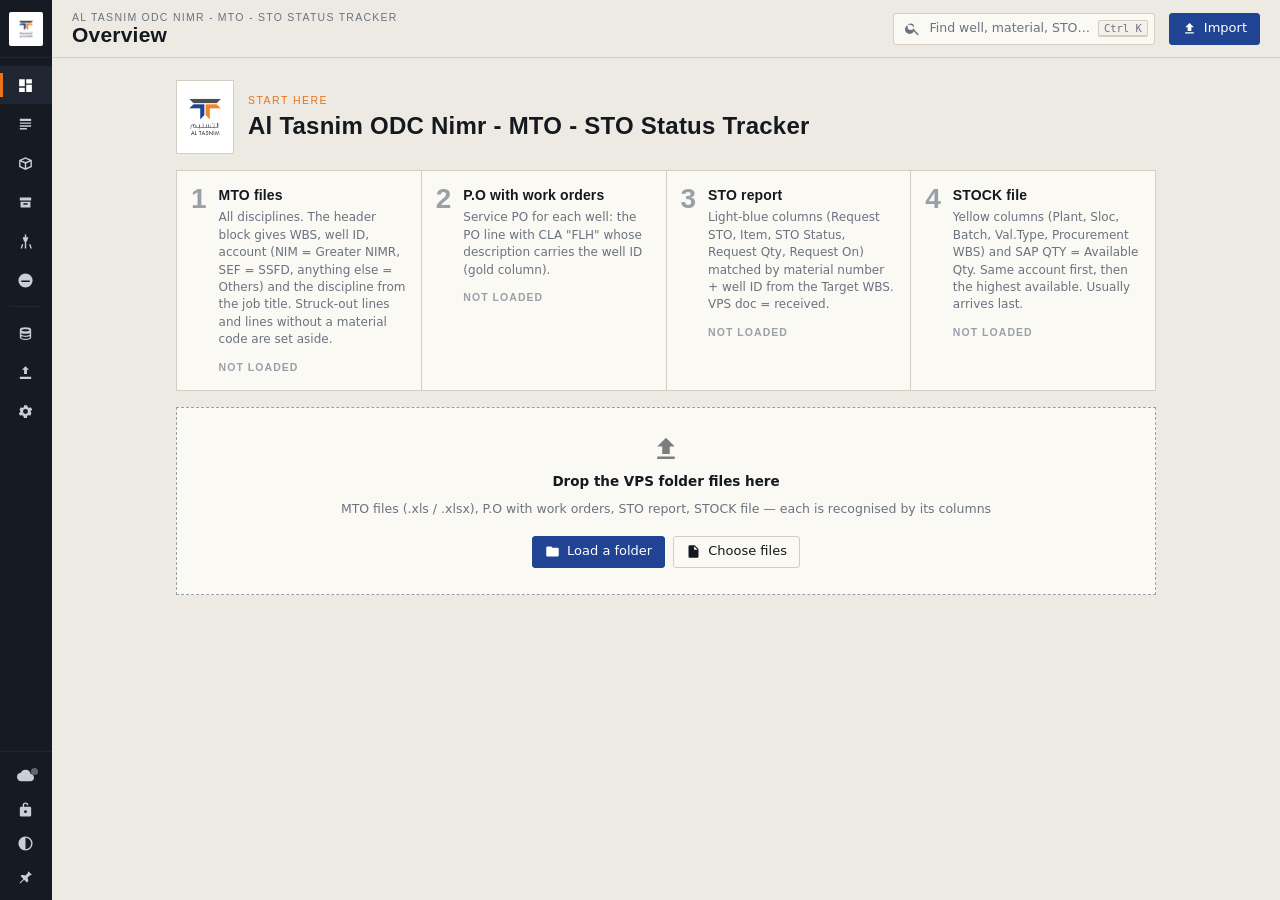
==== commit 89ff2d08: "v2: MTO register in STO PO Standard request template, STOCK/PO/STO matching, new UI - Parse discipli" ====
--- a/docs/index.html
+++ b/docs/index.html
@@ -4,238 +4,416 @@
 <meta charset="utf-8">
 <meta name="viewport" content="width=device-width,initial-scale=1,viewport-fit=cover">
 <title>Al Tasnim ODC Nimr - MTO - STO Status Tracker</title>
-<meta name="description" content="Offline single-file tracker: MTO requests vs SAP STO report - pending, approved, issued, double entries and well inventory.">
+<meta name="description" content="MTO register in the STO PO Standard request template, STO / STOCK / PO matching, received vs requested by account, material master and well inventory.">
 <style>
-:root{--brand:#204393;--accent:#F48323;
---bg:#f2f4f8;--surface:#fff;--surface-2:#f7f8fb;--surface-3:#e9edf3;--border:#dce1e9;--border-2:#c6cdd8;--text:#17202c;--muted:#566173;--faint:#8892a2;
---primary:var(--brand);--primary-ink:#fff;--primary-soft:color-mix(in srgb,var(--brand) 10%,#fff);
---ok:#17803d;--ok-soft:#e2f3e7;--warn:#a85607;--warn-soft:#fdf0dc;--bad:#bf2f28;--bad-soft:#fbe4e2;--info:#2459b8;--info-soft:#e5edfb;--grey:#677285;--grey-soft:#eceef2;
---s-notraised:#d0453b;--s-prior:#b8641a;--s-pending:#ec9a29;--s-approved:#3b6fd6;--s-delivery:#7aa0ea;--s-transit:#1f9b8f;--s-received:#2e9a52;--s-cancel:#9aa3b1;
---shadow:0 1px 2px rgba(16,24,40,.05),0 2px 8px rgba(16,24,40,.05);--r:10px;--pad:16px;--cell:7px 10px;
---font:"Segoe UI Variable Text","Segoe UI",system-ui,-apple-system,Roboto,"Helvetica Neue",Arial,sans-serif;--mono:"Cascadia Mono",Consolas,"SF Mono",Menlo,monospace;color-scheme:light}
-:root[data-theme=dark]{--bg:#0d1219;--surface:#151c27;--surface-2:#19212e;--surface-3:#232d3d;--border:#283346;--border-2:#36435a;--text:#e5eaf2;--muted:#a3adbd;--faint:#76819a;
---primary:color-mix(in srgb,var(--brand) 55%,#fff);--primary-ink:#0b1220;--primary-soft:color-mix(in srgb,var(--brand) 30%,#151c27);
---ok:#55c784;--ok-soft:#14301f;--warn:#f0a648;--warn-soft:#33250f;--bad:#f27d73;--bad-soft:#3a1c1b;--info:#7eaaf2;--info-soft:#172640;--grey:#9aa3b1;--grey-soft:#232b38;
---s-notraised:#e2645a;--s-prior:#cf8340;--s-pending:#f0aa45;--s-approved:#6390ea;--s-delivery:#93b2ef;--s-transit:#3bb5a8;--s-received:#4cb672;--s-cancel:#7c8596;--shadow:0 1px 2px rgba(0,0,0,.35);color-scheme:dark}
-:root[data-density=compact]{--pad:11px;--cell:4px 8px}
+/* =====================================================================
+   Survey-ledger design system: drafting paper, ink, hairlines, DIN-style
+   labels (Bahnschrift), tabular figures, template colour bands.
+   ===================================================================== */
+:root{
+  --brand:#204393; --signal:#E9731B;
+  --bg:#ECEAE3; --paper:#FAF9F4; --paper-2:#F3F1EA; --well:#E4E1D7;
+  --ink:#14181F; --ink-2:#3C4450; --ink-3:#6B7280; --ink-4:#9AA0A8;
+  --rule:#D3CEC1; --rule-2:#E3DFD4; --hover:#EEEBE2;
+  --pri:var(--brand); --pri-ink:#fff; --pri-soft:color-mix(in srgb,var(--brand) 9%,var(--paper));
+  --nr:#B3392F; --pe:#B5730E; --ap:#2F5FB3; --tr:#16808A; --pr:#6E8F25; --rc:#2D7A49; --cx:#8B9099;
+  --bad:#B3392F; --bad-bg:#F7E3DF; --warn:#9A6408; --warn-bg:#F6EBD3; --info:#2F5FB3; --info-bg:#E2E9F6; --ok:#2D7A49; --ok-bg:#DDEEE2;
+  --bG:#C5E0B3; --bY:#FFF06A; --bP:#FFE699; --bB:#D9E1F2;
+  --accNIM:#204393; --accSEF:#C2611A; --accOTH:#6B7280;
+  --rail:#161B23; --rail-2:#202733; --rail-ink:#C9CFD8;
+  --r:3px; --row:33px;
+  --f-ui:"Segoe UI Variable Text","Segoe UI",system-ui,-apple-system,Roboto,Arial,sans-serif;
+  --f-head:"Bahnschrift","DIN Alternate","DIN Next","Barlow Semi Condensed","Arial Narrow",sans-serif;
+  --f-num:"Cascadia Mono","Cascadia Code",Consolas,"SF Mono",ui-monospace,monospace;
+  color-scheme:light;
+}
+:root[data-theme=dark]{
+  --signal:#FF9445;
+  --bg:#0B0F15; --paper:#11161E; --paper-2:#151B25; --well:#1B2230;
+  --ink:#E7EAEF; --ink-2:#C2C8D2; --ink-3:#8C95A3; --ink-4:#5E6776;
+  --rule:#252E3C; --rule-2:#1D2531; --hover:#18202B;
+  --pri:color-mix(in srgb,var(--brand) 50%,#fff); --pri-ink:#0B0F15; --pri-soft:color-mix(in srgb,var(--brand) 26%,#11161E);
+  --nr:#F07468; --pe:#E9A443; --ap:#7FA3F0; --tr:#4CC4CC; --pr:#A9C861; --rc:#5CC085; --cx:#8B9099;
+  --bad:#F07468; --bad-bg:#3A1C1A; --warn:#E9A443; --warn-bg:#33270F; --info:#7FA3F0; --info-bg:#172440; --ok:#5CC085; --ok-bg:#132D1E;
+  --bG:#3E5A2C; --bY:#5D5418; --bP:#5C4A16; --bB:#273A5C;
+  --accNIM:#7FA3F0; --accSEF:#F0974A; --accOTH:#8C95A3;
+  --rail:#080B10; --rail-2:#121822; --rail-ink:#AEB6C2;
+  color-scheme:dark;
+}
+:root[data-density=compact]{--row:28px}
 *{box-sizing:border-box}
-body{margin:0;background:var(--bg);color:var(--text);font:14px/1.45 var(--font);-webkit-font-smoothing:antialiased}
-a{color:var(--primary)}
-code{font-family:var(--mono);font-size:.88em;background:var(--surface-3);padding:1px 5px;border-radius:4px}
-h1,h2,h3,h4{margin:0;line-height:1.25}
-h1{font-size:18px;font-weight:650}
-h2{font-size:15px;font-weight:650}
-h3{font-size:13px;font-weight:650;color:var(--muted);text-transform:uppercase;letter-spacing:.04em}
-h4{font-size:12px;font-weight:650;color:var(--muted);text-transform:uppercase;letter-spacing:.05em;margin:18px 0 8px}
-.mt{margin-top:16px}.small{font-size:12px}.muted{color:var(--muted)}.mono{font-family:var(--mono);font-size:12px}.grow{flex:1}
+html,body{margin:0;background:var(--bg);color:var(--ink);font:13.5px/1.45 var(--f-ui);-webkit-font-smoothing:antialiased}
+a{color:var(--pri)}
+button{font:inherit;color:inherit}
+h1,h2,h3,h4{margin:0;font-family:var(--f-head);font-weight:600;letter-spacing:.01em}
+.muted{color:var(--ink-3)}.small{font-size:12px}.mono{font-family:var(--f-num);font-size:12px}.grow{flex:1}
 .t-bad{color:var(--bad)}.t-warn{color:var(--warn)}
-.ic{width:18px;height:18px;fill:currentColor;flex:none}.ic.big{width:34px;height:34px;opacity:.6}
-#app{display:grid;grid-template-columns:248px 1fr;min-height:100vh}
-#side{background:var(--surface);border-right:1px solid var(--border);display:flex;flex-direction:column;position:sticky;top:0;height:100vh;overflow:auto}
-.brand{display:flex;gap:10px;align-items:center;padding:16px 14px 12px;border-bottom:1px solid var(--border)}
-.brand img{width:44px;height:52px;object-fit:contain;background:#fff;border-radius:6px;padding:2px}
-.brand b{display:block;font-size:13px;line-height:1.25}.brand small{display:block;color:var(--muted);font-size:11px;margin-top:3px}
-nav{padding:10px 8px;display:flex;flex-direction:column;gap:2px}
-nav button{display:flex;align-items:center;gap:10px;border:0;background:none;color:var(--muted);padding:9px 10px;border-radius:8px;font:inherit;font-size:13.5px;cursor:pointer;text-align:left}
-nav button:hover{background:var(--surface-2);color:var(--text)}
-nav button.on{background:var(--primary-soft);color:var(--primary);font-weight:600}
-nav button em{margin-left:auto;font-style:normal;font-size:11px;background:var(--bad-soft);color:var(--bad);padding:1px 7px;border-radius:10px;font-weight:600}
-.side-foot{margin-top:auto;padding:12px 14px;border-top:1px solid var(--border);font-size:11.5px;color:var(--muted);display:grid;gap:3px}
-main{min-width:0;display:flex;flex-direction:column}
-#top{position:sticky;top:0;z-index:20;display:flex;gap:10px;align-items:center;flex-wrap:wrap;padding:10px 20px;background:color-mix(in srgb,var(--bg) 88%,transparent);backdrop-filter:blur(8px);border-bottom:1px solid var(--border)}
-.scope{display:flex;gap:8px;flex-wrap:wrap}.scope label{display:flex;align-items:center;gap:6px;font-size:12px;color:var(--muted)}
-.scope select{max-width:260px}
-#view{padding:18px 20px 40px;display:flex;flex-direction:column;gap:16px;min-width:0}
-select,input,textarea{font:inherit;font-size:13px;color:var(--text);background:var(--surface);border:1px solid var(--border-2);border-radius:7px;padding:6px 8px;min-width:0}
-input[type=checkbox]{width:15px;height:15px;accent-color:var(--primary)}
-input[type=color]{padding:2px;height:34px;width:60px}
-select:focus,input:focus,textarea:focus,button:focus-visible{outline:2px solid color-mix(in srgb,var(--primary) 50%,transparent);outline-offset:1px}
-.btn{display:inline-flex;align-items:center;gap:6px;border:1px solid var(--border-2);background:var(--surface);color:var(--text);padding:7px 12px;border-radius:8px;font:inherit;font-size:13px;font-weight:550;cursor:pointer;white-space:nowrap}
-.btn:hover{background:var(--surface-2)}.btn .ic{width:16px;height:16px}
-.btn.sm{padding:5px 10px;font-size:12.5px}
-.btn.primary{background:var(--primary);border-color:var(--primary);color:var(--primary-ink)}.btn.primary:hover{filter:brightness(1.08)}
-.btn.danger{color:var(--bad);border-color:color-mix(in srgb,var(--bad) 40%,transparent)}.btn.danger:hover{background:var(--bad-soft)}
-.btn.ghost{border-color:transparent;background:none}
-.btn[disabled],.btn.disabled{opacity:.5;pointer-events:none}
-.btn.admin-on{border-color:var(--ok);color:var(--ok)}
-.icon-btn{display:inline-grid;place-items:center;width:34px;height:34px;border:1px solid var(--border-2);border-radius:8px;background:var(--surface);color:var(--text);cursor:pointer}
-.only-m{display:none}
-.card{background:var(--surface);border:1px solid var(--border);border-radius:var(--r);padding:var(--pad);box-shadow:var(--shadow);min-width:0}
-.card-h{display:flex;align-items:center;gap:10px;justify-content:space-between;margin-bottom:12px;flex-wrap:wrap}
-.card-h small{color:var(--muted);font-size:12px}
-.cards{display:grid;gap:16px}.c2{grid-template-columns:repeat(2,minmax(0,1fr))}.c3{grid-template-columns:repeat(3,minmax(0,1fr))}
-.asof{display:flex;gap:8px;align-items:center;flex-wrap:wrap;font-size:12.5px;color:var(--muted);background:var(--surface);border:1px solid var(--border);border-radius:8px;padding:8px 12px}
-.asof .ic{width:16px;height:16px;color:var(--primary)}
-.kpis{display:grid;grid-template-columns:repeat(auto-fit,minmax(150px,1fr));gap:12px}
-.kpi{background:var(--surface);border:1px solid var(--border);border-left:4px solid var(--primary);border-radius:var(--r);padding:11px 14px;box-shadow:var(--shadow);display:flex;flex-direction:column;gap:2px}
-.kpi span{font-size:11.5px;color:var(--muted);font-weight:600;text-transform:uppercase;letter-spacing:.03em}
-.kpi b{font-size:24px;font-weight:700;font-variant-numeric:tabular-nums;letter-spacing:-.01em}
-.kpi small{font-size:11.5px;color:var(--muted)}
-.kpi.warn{border-left-color:var(--s-pending)}.kpi.bad{border-left-color:var(--s-notraised)}
-.click{cursor:pointer}.kpi.click:hover,.card.click:hover{border-color:var(--primary)}
-.bar{display:flex;gap:12px;align-items:center;flex-wrap:wrap}.bar label{display:flex;gap:6px;align-items:center;font-size:12.5px;color:var(--muted)}
-.bar select{max-width:420px}
-.row-btns{display:flex;gap:8px;flex-wrap:wrap;align-items:center;margin-top:12px}
-/* badges & chips */
-.badge{display:inline-block;font-size:11.5px;font-weight:600;padding:2px 8px;border-radius:20px;white-space:nowrap;line-height:1.5;border:1px solid transparent}
-.s-notraised{background:color-mix(in srgb,var(--s-notraised) 15%,var(--surface));color:var(--s-notraised);border-color:color-mix(in srgb,var(--s-notraised) 30%,transparent)}
-.s-prior{background:color-mix(in srgb,var(--s-prior) 15%,var(--surface));color:var(--s-prior);border-color:color-mix(in srgb,var(--s-prior) 30%,transparent)}
-.s-pending{background:color-mix(in srgb,var(--s-pending) 17%,var(--surface));color:color-mix(in srgb,var(--s-pending) 70%,var(--text));border-color:color-mix(in srgb,var(--s-pending) 35%,transparent)}
-.s-approved{background:color-mix(in srgb,var(--s-approved) 14%,var(--surface));color:var(--s-approved);border-color:color-mix(in srgb,var(--s-approved) 30%,transparent)}
-.s-delivery{background:color-mix(in srgb,var(--s-delivery) 16%,var(--surface));color:color-mix(in srgb,var(--s-delivery) 60%,var(--text))}
-.s-transit{background:color-mix(in srgb,var(--s-transit) 14%,var(--surface));color:var(--s-transit)}
-.s-received{background:color-mix(in srgb,var(--s-received) 14%,var(--surface));color:var(--s-received);border-color:color-mix(in srgb,var(--s-received) 30%,transparent)}
-.s-cancel{background:var(--grey-soft);color:var(--grey)}
-.k-req{background:var(--info-soft);color:var(--info)}.k-sap{background:var(--ok-soft);color:var(--ok)}.k-design,.k-po{background:var(--grey-soft);color:var(--muted)}.k-unknown,.k-error{background:var(--bad-soft);color:var(--bad)}
-.chip{display:inline-block;font-size:10.5px;font-weight:600;padding:1px 6px;border-radius:5px;margin:1px 3px 1px 0;background:var(--grey-soft);color:var(--muted);white-space:nowrap}
-.chip.man{background:var(--primary-soft);color:var(--primary);margin-left:4px}
-.f-bad{background:var(--bad-soft);color:var(--bad)}.f-warn{background:var(--warn-soft);color:var(--warn)}.f-info{background:var(--info-soft);color:var(--info)}
-.dept{display:inline-flex;align-items:center;gap:6px;font-size:12.5px;white-space:nowrap}
-.dept:before{content:"";width:8px;height:8px;border-radius:2px;background:var(--grey)}
-.d-electrical:before{background:#d99a1e}.d-mechanical:before{background:#3b6fd6}.d-instrument:before{background:#18a090}.d-civil:before{background:#8a6d4a}
-.sev{font-size:11px;font-weight:700;padding:1px 7px;border-radius:5px}.sev.v3{background:var(--bad-soft);color:var(--bad)}.sev.v2{background:var(--warn-soft);color:var(--warn)}.sev.v1,.sev.v0{background:var(--info-soft);color:var(--info)}
-/* grid */
-.grid{background:var(--surface);border:1px solid var(--border);border-radius:var(--r);box-shadow:var(--shadow);min-width:0;display:flex;flex-direction:column}
-.g-tools{display:flex;gap:8px;flex-wrap:wrap;align-items:center;padding:10px 12px;border-bottom:1px solid var(--border)}
-.g-tools select{max-width:170px;font-size:12.5px}
-.search{display:flex;align-items:center;gap:6px;border:1px solid var(--border-2);border-radius:8px;padding:0 8px;background:var(--surface);min-width:200px;flex:0 1 280px}
-.search input{border:0;padding:6px 0;width:100%;background:none}.search input:focus{outline:none}.search .ic{width:16px;height:16px;color:var(--faint)}
-.g-count{font-size:12px;color:var(--muted);font-variant-numeric:tabular-nums}
-.seg{display:inline-flex;border:1px solid var(--border-2);border-radius:8px;overflow:hidden;flex-wrap:wrap}
-.seg button{border:0;background:var(--surface);color:var(--muted);font:inherit;font-size:12px;padding:5px 10px;cursor:pointer;border-right:1px solid var(--border)}
-.seg button:last-child{border-right:0}.seg button.on{background:var(--primary);color:var(--primary-ink)}
-.g-bulk{display:flex;gap:8px;align-items:center;padding:8px 12px;background:var(--primary-soft);border-bottom:1px solid var(--border);font-size:13px;flex-wrap:wrap}
-.tbl-wrap{overflow:auto;max-height:calc(100vh - 230px);min-height:120px}
-.tbl{border-collapse:separate;border-spacing:0;width:100%;font-size:12.8px}
-.tbl th{position:sticky;top:0;z-index:2;background:var(--surface-2);color:var(--muted);font-weight:650;font-size:11.5px;text-align:left;padding:8px 10px;border-bottom:1px solid var(--border);white-space:nowrap;cursor:pointer;user-select:none}
-.tbl th:hover{color:var(--text)}
-.tbl th .sorti:after{content:"";margin-left:4px;opacity:.35}.tbl th.sorted .sorti:after{content:"\25B2";opacity:1;font-size:9px}.tbl th.sorted.desc .sorti:after{content:"\25BC"}
-.tbl td{padding:var(--cell);border-bottom:1px solid var(--border);vertical-align:top;white-space:nowrap}
-.tbl td.wrap{white-space:normal;min-width:180px;max-width:360px}
-.tbl .num{text-align:right;font-variant-numeric:tabular-nums}
-.tbl .ck{width:30px;padding-right:0}
-.tbl tr.click:hover td{background:var(--surface-2)}
-.tbl tr.hl-bad td:first-child{box-shadow:inset 3px 0 0 var(--s-notraised)}.tbl tr.hl-warn td:first-child{box-shadow:inset 3px 0 0 var(--s-pending)}
-.tbl td.empty{text-align:center;color:var(--muted);padding:30px}
-.g-pager{display:flex;gap:4px;align-items:center;padding:8px 12px;border-top:1px solid var(--border);font-size:12px;color:var(--muted);flex-wrap:wrap}
-.g-pager button{border:1px solid var(--border);background:var(--surface);color:var(--text);border-radius:6px;padding:3px 9px;font:inherit;font-size:12px;cursor:pointer}
-.g-pager button.on{background:var(--primary);color:var(--primary-ink);border-color:var(--primary)}.g-pager button:disabled{opacity:.4;cursor:default}
-.g-pager select{padding:2px 4px;font-size:12px}
-table.mini{width:100%;border-collapse:collapse;font-size:12.5px;margin-top:10px}
-table.mini th{text-align:left;color:var(--muted);font-size:11px;font-weight:650;padding:5px 6px;border-bottom:1px solid var(--border)}
-table.mini td{padding:5px 6px;border-bottom:1px solid var(--border)}table.mini .num{text-align:right;font-variant-numeric:tabular-nums}
-table.mini tr.click:hover td{background:var(--surface-2)}
-/* charts */
-.stack{display:flex;width:100%;border-radius:6px;overflow:hidden;background:var(--surface-3)}.stack span{display:block;height:100%}
-.legend{display:flex;flex-wrap:wrap;gap:6px 14px;font-size:12px;color:var(--muted);margin-top:8px}.legend.col{flex-direction:column;gap:5px}
-.legend i{display:inline-block;width:10px;height:10px;border-radius:3px;margin-right:5px;vertical-align:-1px}.legend b{color:var(--text)}.legend em{font-style:normal;opacity:.8}
-.donut-wrap{display:flex;gap:18px;align-items:center;flex-wrap:wrap}.donut .d-c{font-size:22px;font-weight:700;fill:var(--text)}.donut .d-s{font-size:11px;fill:var(--muted)}
-.barsH{display:flex;flex-direction:column;gap:7px}
-.bh-row{display:grid;grid-template-columns:minmax(90px,170px) 1fr 54px;gap:10px;align-items:center;font-size:12.5px}
-.bh-label{overflow:hidden;text-overflow:ellipsis;white-space:nowrap}.bh-label small{display:block;color:var(--muted);font-size:10.5px;overflow:hidden;text-overflow:ellipsis}
-.bh-track{background:var(--surface-3);height:10px;border-radius:5px;overflow:hidden}.bh-fill{height:100%;border-radius:5px}
-.bh-val{text-align:right;font-variant-numeric:tabular-nums;font-weight:600}.bh-row.click:hover .bh-label{color:var(--primary)}
-.cols{display:flex;gap:10px;align-items:flex-end;padding-top:18px}
-.col{flex:1;display:flex;flex-direction:column;align-items:center;justify-content:flex-end;height:100%;gap:4px;font-size:11.5px}
-.col span{width:100%;max-width:48px;border-radius:5px 5px 0 0;min-height:2px}.col em{font-style:normal;color:var(--muted)}.col b{font-variant-numeric:tabular-nums}
-.dep-row{margin-bottom:12px}.dep-h{display:flex;justify-content:space-between;margin-bottom:5px}.dep-h small{color:var(--muted);font-size:11.5px}
-.uqs{display:flex;flex-wrap:wrap;gap:6px}.uq{display:inline-block;background:var(--surface-2);border:1px solid var(--border);border-radius:6px;padding:2px 7px;font-size:12px;font-variant-numeric:tabular-nums;margin:1px 2px}
-.uq small{color:var(--muted)}
-.pbar{position:relative;width:110px;height:16px;background:var(--surface-3);border-radius:4px;overflow:hidden}.pbar span{display:block;height:100%;background:var(--s-received)}.pbar em{position:absolute;inset:0;font-style:normal;font-size:11px;text-align:center;line-height:16px;font-weight:600}
-/* callouts & insights */
-.callouts{display:grid;gap:8px;margin-top:12px}
-.callout{display:flex;gap:10px;align-items:flex-start;padding:9px 12px;border-radius:8px;font-size:13px;background:var(--info-soft);color:var(--text);border:1px solid color-mix(in srgb,var(--info) 25%,transparent)}
-.callout .ic{color:var(--info);margin-top:1px}
-.callout.warn{background:var(--warn-soft);border-color:color-mix(in srgb,var(--warn) 30%,transparent)}.callout.warn .ic{color:var(--warn)}
-.callout.bad{background:var(--bad-soft);border-color:color-mix(in srgb,var(--bad) 30%,transparent)}.callout.bad .ic{color:var(--bad)}
-.flaglist{display:grid;gap:6px;margin-top:12px}.flaglist .callout{flex-direction:column;gap:2px;font-size:12.5px}
-.insights{list-style:none;margin:0;padding:0;display:grid;gap:8px}
-.insights li{padding:8px 12px;border-radius:8px;font-size:13px;border-left:3px solid var(--info);background:var(--surface-2)}
-.insights li.warn{border-left-color:var(--s-pending)}.insights li.bad{border-left-color:var(--s-notraised)}
-.flag-sum{display:grid;grid-template-columns:repeat(auto-fill,minmax(170px,1fr));gap:10px}
-.fs{display:flex;flex-direction:column;align-items:flex-start;gap:2px;border:1px solid var(--border);border-radius:var(--r);padding:10px 12px;cursor:pointer;font:inherit;text-align:left;background:var(--surface)}
-.fs b{font-size:22px}.fs span{font-size:12px}.fs:hover{border-color:var(--primary)}
-.fs.f-bad b{color:var(--bad)}.fs.f-warn b{color:var(--warn)}.fs.f-info b{color:var(--info)}
-/* wells */
-.well-h{display:grid;grid-template-columns:minmax(200px,1fr) 2fr;gap:20px}.well-h h2{font-size:28px}.well-h p{margin:4px 0 0;color:var(--muted)}
-.tabs{display:flex;gap:4px;border-bottom:1px solid var(--border);flex-wrap:wrap}
-.tabs button{border:0;background:none;font:inherit;font-size:13px;padding:8px 14px;color:var(--muted);border-bottom:2px solid transparent;cursor:pointer}
-.tabs button.on{color:var(--primary);border-bottom-color:var(--primary);font-weight:600}.tabs small{opacity:.7}
-.kv{display:grid;grid-template-columns:max-content 1fr;gap:5px 14px;margin:12px 0;font-size:13px}.kv dt{color:var(--muted)}.kv dd{margin:0;word-break:break-word}.kv.sm{font-size:12.5px;margin:0}
-/* modal & drawer */
-#modal,#drawer{position:fixed;inset:0;z-index:100}
-.m-back,.d-back{position:absolute;inset:0;background:rgba(10,15,25,.45)}
-.m-box{position:relative;margin:6vh auto;width:min(560px,calc(100% - 32px));max-height:88vh;display:flex;flex-direction:column;background:var(--surface);border-radius:12px;box-shadow:0 20px 60px rgba(0,0,0,.3);border:1px solid var(--border)}
-.m-box.wide{width:min(1000px,calc(100% - 32px))}
-.m-head,.d-head{display:flex;justify-content:space-between;align-items:center;padding:14px 16px;border-bottom:1px solid var(--border);gap:10px}
-.m-head h3,.d-head h3{font-size:15px;text-transform:none;letter-spacing:0;color:var(--text)}
+.ic{width:17px;height:17px;fill:currentColor;flex:none}.ic.big{width:30px;height:30px;opacity:.55}.ic.flip{transform:scaleX(-1)}
+[hidden]{display:none!important}
+::selection{background:color-mix(in srgb,var(--signal) 30%,transparent)}
+
+/* ---------- shell ---------- */
+#app{min-height:100vh}
+#rail{position:fixed;z-index:50;inset:0 auto 0 0;width:52px;background:var(--rail);color:var(--rail-ink);display:flex;flex-direction:column;transition:width .16s ease,box-shadow .16s;overflow:hidden}
+#rail.open,.pinned #rail{width:236px}
+#rail.open{box-shadow:12px 0 36px rgba(0,0,0,.28)}
+#main{margin-left:52px;min-width:0;transition:margin .16s}
+.pinned #main{margin-left:236px}
+.r-brand{display:flex;align-items:center;gap:10px;height:58px;padding:0 9px;border-bottom:1px solid var(--rail-2);flex:none}
+.r-brand img{width:34px;height:34px;object-fit:contain;background:#fff;border-radius:2px;padding:2px;flex:none}
+.mono-mark{width:34px;height:34px;display:grid;place-items:center;background:var(--signal);color:#fff;font:700 14px var(--f-head);flex:none}
+.r-l{white-space:nowrap;overflow:hidden;opacity:0;transition:opacity .12s}
+#rail.open .r-l,.pinned #rail .r-l{opacity:1}
+.r-brand .r-l b{display:block;font:600 12.5px/1.2 var(--f-head);color:#fff;white-space:normal;width:170px}
+.r-brand .r-l small{font-size:10.5px;color:var(--rail-ink);opacity:.7}
+.r-nav{flex:1;padding:8px 0;display:flex;flex-direction:column;gap:1px;overflow-y:auto;overflow-x:hidden}
+.r-nav hr{border:0;border-top:1px solid var(--rail-2);margin:6px 10px}
+#rail button{position:relative;display:flex;align-items:center;gap:14px;height:38px;padding:0 17px;border:0;background:none;color:var(--rail-ink);cursor:pointer;text-align:left;font-size:13px;width:100%}
+#rail button:hover{background:var(--rail-2);color:#fff}
+#rail button.on{color:#fff;background:var(--rail-2)}
+#rail button.on::before{content:"";position:absolute;left:0;top:7px;bottom:7px;width:3px;background:var(--signal)}
+#rail button em{position:absolute;left:30px;top:6px;font:600 9.5px/14px var(--f-num);padding:0 4px;background:var(--rail-2);color:var(--rail-ink);border-radius:2px;font-style:normal}
+#rail button em.bad{background:var(--signal);color:#fff}
+#rail.open button em,.pinned #rail button em{left:auto;right:12px;top:12px}
+.r-foot{border-top:1px solid var(--rail-2);padding:6px 0;flex:none}
+.r-foot button{height:34px!important;font-size:12.5px!important}
+.dot{width:7px;height:7px;border-radius:50%;background:var(--ink-4);flex:none}
+#rail .dot{position:absolute;left:31px;top:10px}
+.sc-ok{background:#3FB56A}.sc-pending,.sc-saving,.sc-pulling{background:#E9A443}.sc-error{background:#E35D50}.sc-off{background:#5E6776}
+
+#top{position:sticky;top:0;z-index:30;display:flex;align-items:center;gap:14px;padding:9px 20px;background:color-mix(in srgb,var(--bg) 92%,transparent);backdrop-filter:blur(6px);border-bottom:1px solid var(--rule);min-height:58px;flex-wrap:wrap}
+.t-title small{display:block;font:500 10.5px var(--f-head);text-transform:uppercase;letter-spacing:.12em;color:var(--ink-3)}
+.t-title h1{font-size:21px;line-height:1.1}
+.scope{display:flex;gap:6px;flex-wrap:wrap;align-items:center}
+.find{display:flex;align-items:center;gap:8px;height:32px;padding:0 6px 0 10px;border:1px solid var(--rule);background:var(--paper);border-radius:var(--r);color:var(--ink-3);cursor:pointer;min-width:230px}
+.find:hover{border-color:var(--ink-4)}
+.find span{flex:1;text-align:left;font-size:12.5px}
+kbd{font:500 10.5px var(--f-num);border:1px solid var(--rule);border-bottom-width:2px;border-radius:2px;padding:1px 5px;color:var(--ink-3);background:var(--paper-2)}
+#view{padding:16px 20px 28px;display:flex;flex-direction:column;gap:14px;min-width:0}
+.only-m,.ibtn.only-m{display:none}
+
+/* ---------- controls ---------- */
+.btn{display:inline-flex;align-items:center;gap:7px;height:32px;padding:0 12px;border:1px solid var(--rule);background:var(--paper);color:var(--ink);border-radius:var(--r);font-size:13px;font-weight:500;cursor:pointer;white-space:nowrap}
+.btn:hover{border-color:var(--ink-4);background:var(--hover)}
+.btn.sm{height:28px;padding:0 10px;font-size:12.5px}
+.btn.primary{background:var(--pri);border-color:var(--pri);color:var(--pri-ink)}
+.btn.primary:hover{filter:brightness(1.08);background:var(--pri)}
+.btn.ghost{border-color:transparent;background:none;color:var(--ink-2)}
+.btn.ghost:hover{background:var(--hover)}
+.btn.danger{color:var(--bad)}.btn.danger:hover{background:var(--bad-bg);border-color:var(--bad)}
+.btn[disabled],.btn.disabled{opacity:.45;pointer-events:none}
+.btn .ic{width:15px;height:15px}
+.ibtn{display:inline-grid;place-items:center;width:32px;height:32px;border:1px solid transparent;background:none;border-radius:var(--r);color:var(--ink-2);cursor:pointer}
+.ibtn:hover{background:var(--hover);border-color:var(--rule)}
+.ibtn.sm{width:26px;height:26px}.ibtn.sm .ic{width:14px;height:14px}
+.lnk{border:0;background:none;color:var(--pri);cursor:pointer;font-size:12.5px;padding:0 4px;text-decoration:underline;text-underline-offset:2px}
+input,select,textarea{font:inherit;font-size:13px;color:var(--ink);background:var(--paper);border:1px solid var(--rule);border-radius:var(--r);padding:6px 8px;min-width:0}
+input:focus,select:focus,textarea:focus,button:focus-visible{outline:2px solid color-mix(in srgb,var(--signal) 70%,transparent);outline-offset:1px}
+input[type=checkbox]{width:15px;height:15px;accent-color:var(--pri);margin:0}
+input[type=color]{padding:2px;height:32px;width:56px}
+.combo{display:inline-flex;align-items:center;gap:6px;height:30px;padding:0 6px 0 9px;border:1px solid var(--rule);background:var(--paper);border-radius:var(--r);cursor:pointer;max-width:270px;font-size:12.5px}
+.combo em{font:500 10px var(--f-head);text-transform:uppercase;letter-spacing:.1em;color:var(--ink-3);font-style:normal}
+.combo span{overflow:hidden;text-overflow:ellipsis;white-space:nowrap}
+.combo .ic{width:16px;height:16px;color:var(--ink-3)}
+.combo:hover{border-color:var(--ink-4)}
+.combo.set{border-color:var(--pri);box-shadow:inset 0 -2px 0 var(--pri)}
+.combo.wide{max-width:none;width:100%}
+.seg{display:inline-flex;border:1px solid var(--rule);border-radius:var(--r);overflow:hidden;background:var(--paper);flex-wrap:wrap}
+.seg button{border:0;border-right:1px solid var(--rule-2);background:none;padding:0 10px;height:28px;font-size:12px;color:var(--ink-2);cursor:pointer;display:inline-flex;align-items:center;gap:6px}
+.seg button:last-child{border-right:0}
+.seg button b{font:500 10.5px var(--f-num);color:var(--ink-4)}
+.seg button.on{background:var(--ink);color:var(--paper)}
+.seg button.on b{color:var(--paper);opacity:.7}
+.seg.big button{height:32px;font-size:12.5px}
+.chip-x{border:1px solid var(--signal);background:color-mix(in srgb,var(--signal) 12%,var(--paper));color:var(--ink);border-radius:var(--r);height:28px;padding:0 10px;cursor:pointer;font-size:12px}
+.row{display:flex;gap:8px;align-items:center;flex-wrap:wrap;margin-top:10px}.row.tight{margin-top:0}
+.sticky{position:sticky;bottom:-16px;background:var(--paper);padding:12px 0;border-top:1px solid var(--rule)}
+.fld{display:flex;flex-direction:column;gap:4px;font-size:12px;color:var(--ink-3)}
+.fld>span{font:500 10.5px var(--f-head);text-transform:uppercase;letter-spacing:.1em}
+.form2{display:grid;grid-template-columns:1fr 1fr;gap:10px 14px}.span2{grid-column:1/-1}
+.chk{display:inline-flex;gap:7px;align-items:center;font-size:12.5px;color:var(--ink-2);cursor:pointer}
+.chks{display:flex;gap:16px;flex-wrap:wrap}
+.swatch{width:26px;height:26px;border-radius:2px;border:2px solid var(--paper);box-shadow:0 0 0 1px var(--rule);cursor:pointer}
+.logo-pv{height:40px;background:#fff;padding:2px;border:1px solid var(--rule)}
+.note{display:flex;gap:8px;align-items:center;padding:9px 12px;border:1px solid var(--rule);background:var(--paper);font-size:13px}
+.note.warn{border-color:var(--warn);background:var(--warn-bg)}
+
+/* ---------- marks ---------- */
+.st{display:inline-flex;align-items:center;gap:6px;font-size:12.5px;white-space:nowrap}
+.st i{width:8px;height:8px;flex:none;background:currentColor;border-radius:1px}
+.st-nr{color:var(--nr)}.st-pe{color:var(--pe)}.st-ap{color:var(--ap)}.st-tr{color:var(--tr)}.st-pr{color:var(--pr)}.st-rc{color:var(--rc)}.st-cx{color:var(--cx)}
+.st-pr i{background:linear-gradient(90deg,currentColor 50%,transparent 50%);outline:1px solid currentColor}
+.fl{display:inline-block;font-size:11px;line-height:17px;padding:0 6px;margin:0 4px 0 0;border:1px solid var(--rule);border-radius:2px;color:var(--ink-2);background:var(--paper-2);white-space:nowrap}
+.fl-bad{border-color:color-mix(in srgb,var(--bad) 45%,transparent);color:var(--bad);background:var(--bad-bg)}
+.fl-warn{border-color:color-mix(in srgb,var(--warn) 45%,transparent);color:var(--warn);background:var(--warn-bg)}
+.fl-info{border-color:color-mix(in srgb,var(--info) 35%,transparent);color:var(--info);background:var(--info-bg)}
+.acc{display:inline-flex;align-items:center;gap:6px;font-size:12px;white-space:nowrap;color:var(--ink-2)}
+.acc::before{content:"";width:3px;height:13px;background:var(--accOTH)}
+.acc-NIM::before{background:var(--accNIM)}.acc-SEF::before{background:var(--accSEF)}
+.disc{font-size:12.5px;white-space:nowrap}
+.disc::before{content:attr(data-d);display:inline-block;min-width:34px;margin-right:6px;font:600 9.5px/16px var(--f-num);text-align:center;border:1px solid var(--rule);color:var(--ink-3);padding:0 3px}
+.dchip{display:inline-block;font:600 10px/17px var(--f-num);padding:0 5px;margin-right:3px;border:1px solid var(--rule);color:var(--ink-2)}
+.ref{color:var(--pri);text-decoration:none;border-bottom:1px dotted color-mix(in srgb,var(--pri) 55%,transparent);cursor:pointer}
+.ref:hover{border-bottom-style:solid;color:var(--signal)}
+.more{font:600 10.5px var(--f-num);color:var(--signal);text-decoration:none;margin-left:3px}
+.pill{font:600 10px var(--f-head);text-transform:uppercase;letter-spacing:.08em;padding:1px 6px;background:var(--ink);color:var(--paper)}
+.kind{display:inline-block;font:600 10.5px var(--f-head);text-transform:uppercase;letter-spacing:.08em;padding:2px 7px;border:1px solid var(--rule);white-space:nowrap}
+.k-mto{background:var(--bG);border-color:transparent;color:#1F3A12}.k-stock{background:var(--bY);border-color:transparent;color:#4A4100}.k-po{background:var(--bP);border-color:transparent;color:#4A3800}.k-sto{background:var(--bB);border-color:transparent;color:#18284A}.k-unknown,.k-error{color:var(--bad)}
+:root[data-theme=dark] .k-mto,:root[data-theme=dark] .k-stock,:root[data-theme=dark] .k-po,:root[data-theme=dark] .k-sto{color:var(--ink)}
+
+/* ---------- panels, tiles ---------- */
+.panel{background:var(--paper);border:1px solid var(--rule);border-radius:var(--r);padding:14px 16px;min-width:0}
+.panel>header{display:flex;align-items:baseline;gap:10px;justify-content:space-between;margin-bottom:12px;flex-wrap:wrap}
+.panel>header h2{font-size:12px;text-transform:uppercase;letter-spacing:.12em;color:var(--ink-2);display:flex;align-items:center;gap:8px}
+.panel>header h2::before{content:"";width:10px;height:2px;background:var(--signal)}
+.panel>header small{font-size:11.5px;color:var(--ink-3)}
+.grid2{display:grid;grid-template-columns:repeat(2,minmax(0,1fr));gap:14px}
+.srcs{display:flex;gap:8px;align-items:center;flex-wrap:wrap}
+.src{display:flex;align-items:center;gap:8px;height:32px;padding:0 10px;border:1px solid var(--rule);background:var(--paper);cursor:pointer;border-radius:var(--r)}
+.src i{width:7px;height:7px;background:var(--rc);border-radius:50%}
+.src.miss i{background:var(--ink-4)}
+.src span{font:600 10.5px var(--f-head);letter-spacing:.12em;color:var(--ink-3)}
+.src b{font:600 12.5px var(--f-num)}
+.src small{color:var(--ink-3);font-size:11.5px}
+.tiles{display:grid;grid-template-columns:repeat(auto-fit,minmax(280px,1fr));gap:14px}
+.tile{position:relative;background:var(--paper);border:1px solid var(--rule);border-radius:var(--r);padding:14px 16px 12px;overflow:hidden}
+.tile::before{content:"";position:absolute;inset:0 auto 0 0;width:4px;background:var(--accOTH)}
+.tile.acc-NIM::before{background:var(--accNIM)}.tile.acc-SEF::before{background:var(--accSEF)}
+.tile.click{cursor:pointer}.tile.click:hover{border-color:var(--ink-4)}
+.tile header{display:flex;justify-content:space-between;align-items:baseline}
+.tile header span{font:600 15px var(--f-head);letter-spacing:.02em}
+.tile header small{font:500 10.5px var(--f-num);color:var(--ink-3)}
+.read{display:flex;align-items:flex-end;gap:12px;margin:8px 0 8px}
+.read b{font:600 46px/0.95 var(--f-head);letter-spacing:-.02em;font-variant-numeric:tabular-nums}
+.read b i{font-size:22px;font-style:normal;color:var(--ink-3);margin-left:2px}
+.read span{font:500 10.5px/1.3 var(--f-head);text-transform:uppercase;letter-spacing:.1em;color:var(--ink-3);padding-bottom:5px}
+.tile dl{display:grid;grid-template-columns:repeat(5,1fr);margin:12px 0 0;border-top:1px solid var(--rule-2)}
+.tile dl div{padding:7px 0 0}
+.tile dt{font:500 9.5px var(--f-head);text-transform:uppercase;letter-spacing:.08em;color:var(--ink-3)}
+.tile dd{margin:2px 0 0;font:600 15px var(--f-num)}
+.gauge{display:flex;gap:2px;height:12px}
+.gauge i{flex:1;background:var(--well)}
+.gauge i.on{background:var(--ink-2)}
+.gauge.NIM i.on{background:var(--accNIM)}.gauge.SEF i.on{background:var(--accSEF)}
+.gcell{display:inline-flex;align-items:center;gap:8px;width:100%}
+.gcell .gauge{flex:1;height:9px;max-width:120px}
+.gcell b{font:600 12px var(--f-num);min-width:44px;text-align:right}
+.pipe{display:flex;gap:3px;min-height:84px}
+.pipe-s{display:flex;flex-direction:column;justify-content:flex-end;padding:8px 9px;color:var(--paper);background:currentColor;min-width:66px;position:relative}
+.pipe-s b,.pipe-s span{color:#fff;mix-blend-mode:normal}
+.pipe-s b{font:600 20px var(--f-num);color:var(--paper)}
+.pipe-s span{font:500 10px/1.15 var(--f-head);text-transform:uppercase;letter-spacing:.05em;color:var(--paper);opacity:.92;overflow:hidden;display:-webkit-box;-webkit-line-clamp:2;-webkit-box-orient:vertical}
+.pipe-s.st-nr{background:var(--nr)}.pipe-s.st-pe{background:var(--pe)}.pipe-s.st-ap{background:var(--ap)}.pipe-s.st-tr{background:var(--tr)}.pipe-s.st-pr{background:var(--pr)}.pipe-s.st-rc{background:var(--rc)}
+.pipe-s.click{cursor:pointer}.pipe-s.click:hover{filter:brightness(1.1)}
+.matrix{width:100%;border-collapse:collapse}
+.matrix th{font:500 10.5px var(--f-head);text-transform:uppercase;letter-spacing:.08em;color:var(--ink-3);text-align:left;padding:6px 8px;border-bottom:1px solid var(--rule)}
+.matrix tbody th{text-transform:none;letter-spacing:0;font:13px var(--f-ui);color:var(--ink)}
+.matrix td{padding:6px 10px;border-bottom:1px solid var(--paper);border-left:2px solid var(--paper);color:#1A1A1A}
+:root[data-theme=dark] .matrix td{color:var(--ink)}
+.matrix td b{font:600 15px var(--f-num)}.matrix td small{display:block;font:11px var(--f-num);opacity:.7}
+.matrix td.nil{background:var(--paper-2);color:var(--ink-4);text-align:center}
+.matrix td.click{cursor:pointer}.matrix td.click:hover{outline:2px solid var(--ink);outline-offset:-2px}
+.attn{list-style:none;margin:0;padding:0}
+.attn li{display:flex;align-items:center;gap:14px;padding:9px 4px;border-bottom:1px solid var(--rule-2);cursor:pointer}
+.attn li:hover{background:var(--hover)}
+.attn li b{font:600 18px var(--f-num);min-width:56px;text-align:right}
+.attn li span{flex:1}
+.attn li .ic{color:var(--ink-4)}
+.attn li.t-bad b{color:var(--bad)}.attn li.t-warn b{color:var(--warn)}.attn li.t-info b{color:var(--info)}
+.attn .none{cursor:default;color:var(--ink-3)}
+
+/* ---------- tables ---------- */
+table.mini{width:100%;border-collapse:collapse;font-size:12.5px}
+table.mini th{font:500 10.5px var(--f-head);text-transform:uppercase;letter-spacing:.08em;color:var(--ink-3);text-align:left;padding:6px 7px;border-bottom:1px solid var(--rule);white-space:nowrap}
+table.mini td{padding:6px 7px;border-bottom:1px solid var(--rule-2);vertical-align:top}
+table.mini .num{text-align:right;font-family:var(--f-num);font-size:12px}
+table.mini tr.click{cursor:pointer}table.mini tr.click:hover td{background:var(--hover)}
+table.mini tr.pick td{background:color-mix(in srgb,var(--signal) 11%,var(--paper))}
+table.mini .sub{display:block;color:var(--ink-3);font-size:11px}
+table.mini .trunc{max-width:260px;overflow:hidden;text-overflow:ellipsis;white-space:nowrap}
+.tbl-x{overflow:auto;max-height:58vh}
+
+.grid{background:var(--paper);border:1px solid var(--rule);border-radius:var(--r);display:flex;flex-direction:column;min-width:0}
+.g-bar{display:flex;gap:8px;align-items:center;flex-wrap:wrap;padding:9px 10px;border-bottom:1px solid var(--rule)}
+.g-search{display:flex;align-items:center;gap:6px;height:30px;border:1px solid var(--rule);padding:0 8px;border-radius:var(--r);background:var(--paper);min-width:200px;flex:0 1 250px}
+.g-search input{border:0;padding:0;width:100%;background:none;height:28px}.g-search input:focus{outline:none}
+.g-search:focus-within{outline:2px solid color-mix(in srgb,var(--signal) 70%,transparent)}
+.g-search .ic{width:15px;height:15px;color:var(--ink-4)}
+.g-count{font:12px var(--f-num);color:var(--ink-3)}.g-count b{color:var(--ink)}
+.g-filters{display:flex;gap:6px;flex-wrap:wrap;align-items:center;padding:7px 10px;border-bottom:1px solid var(--rule);background:var(--paper-2)}
+.g-bulk{display:flex;gap:8px;align-items:center;padding:7px 10px;background:color-mix(in srgb,var(--signal) 10%,var(--paper));border-bottom:1px solid var(--rule);font-size:12.5px}
+.vwrap{overflow:auto;position:relative;min-height:300px}
+.tbl{border-collapse:separate;border-spacing:0;table-layout:fixed;font-size:12.8px}
+.tbl thead th{position:sticky;z-index:3;background:var(--paper-2);text-align:left;font:500 10.5px/1.2 var(--f-head);text-transform:uppercase;letter-spacing:.07em;color:var(--ink-2);padding:7px 8px;border-bottom:1px solid var(--rule);border-right:1px solid var(--rule-2);white-space:nowrap;overflow:hidden;text-overflow:ellipsis;cursor:pointer;user-select:none}
+.tbl thead tr:first-child th{top:0}
+.tbl thead tr.bands th{height:20px;padding:2px 8px;font:600 9.5px var(--f-head);letter-spacing:.12em;color:var(--ink-3);cursor:default;border-bottom:0}
+.tbl thead tr.bands + tr th{top:20px}
+.tbl thead th.band.b-G{background:var(--bG);color:#1F3A12}.tbl thead th.band.b-Y{background:var(--bY);color:#4A4100}.tbl thead th.band.b-P{background:var(--bP);color:#4A3800}.tbl thead th.band.b-B{background:var(--bB);color:#18284A}
+:root[data-theme=dark] .tbl thead th.band{color:var(--ink)!important}
+.tbl thead th.hb-G{box-shadow:inset 0 3px 0 var(--bG)}.tbl thead th.hb-Y{box-shadow:inset 0 3px 0 var(--bY)}.tbl thead th.hb-P{box-shadow:inset 0 3px 0 var(--bP)}.tbl thead th.hb-B{box-shadow:inset 0 3px 0 var(--bB)}
+.tbl thead th:hover{color:var(--ink)}
+.tbl thead th.num{text-align:right}
+.tbl thead .si::after{content:"";margin-left:3px}
+.tbl thead th.sorted .si::after{content:"▲";font-size:8px;color:var(--signal)}.tbl thead th.sorted.desc .si::after{content:"▼"}
+.tbl td{padding:0 8px;border-bottom:1px solid var(--rule-2);white-space:nowrap;overflow:hidden;text-overflow:ellipsis;vertical-align:middle}
+.tbl td.num{text-align:right;font-family:var(--f-num);font-size:12.2px}
+.tbl td.mono{font-size:12px}
+.tbl tbody tr:nth-child(even) td{background:color-mix(in srgb,var(--paper-2) 55%,var(--paper))}
+.tbl tbody tr.click{cursor:pointer}
+.tbl tbody tr:hover td{background:var(--hover)!important}
+.tbl tr.sp td{padding:0;border:0;background:none!important}
+.tbl td.ck,.tbl th.ck{text-align:center;padding:0}
+.tbl td.c-bad{color:var(--bad);font-weight:600;background:color-mix(in srgb,var(--bad) 8%,transparent)!important}
+.tbl tr.fl-bad td:first-child{box-shadow:inset 3px 0 0 var(--bad)}
+.tbl tr.dim td{color:var(--ink-3)}
+.tbl tr.g-received td{color:var(--ink-2)}
+.tbl td.empty{text-align:center;padding:40px;color:var(--ink-3)}
+.tbl sup{color:var(--signal);margin-left:2px}
+
+/* ---------- popover / combobox ---------- */
+#pop{position:fixed;z-index:400;background:var(--paper);border:1px solid var(--ink-4);border-radius:var(--r);box-shadow:0 14px 40px rgba(0,0,0,.22);max-width:420px}
+.cb-s{display:flex;align-items:center;gap:7px;padding:8px 10px;border-bottom:1px solid var(--rule)}
+.cb-s input{border:0;padding:3px 0;width:100%;background:none}.cb-s input:focus{outline:none}
+.cb-s .ic{color:var(--ink-4)}
+.cb-tools{display:flex;gap:4px;padding:5px 8px;border-bottom:1px solid var(--rule-2)}
+.cb-tools button{border:0;background:none;color:var(--pri);font-size:12px;cursor:pointer;padding:2px 4px}
+.cb ul{list-style:none;margin:0;padding:4px 0;max-height:330px;overflow:auto}
+.cb li{display:flex;align-items:center;gap:8px;padding:6px 11px;cursor:pointer;font-size:13px}
+.cb li span{flex:1;min-width:0}
+.cb li small{display:block;font-size:11px;color:var(--ink-3);overflow:hidden;text-overflow:ellipsis;white-space:nowrap}
+.cb li em{font:11px var(--f-num);color:var(--ink-4);font-style:normal}
+.cb li:hover,.cb li.act{background:var(--hover)}
+.cb li.on{font-weight:600;box-shadow:inset 3px 0 0 var(--signal)}
+.cb li.more{color:var(--ink-3);cursor:default;font-size:12px}
+.cb .ck{width:16px;height:16px;border:1px solid var(--ink-4);display:grid;place-items:center;flex:none}
+.cb .ck .ic{width:13px;height:13px}
+.cb li.on .ck{background:var(--ink);color:var(--paper);border-color:var(--ink)}
+.colsel li small{display:inline;margin-left:6px}
+
+/* ---------- command palette ---------- */
+#cmdk{position:fixed;inset:0;z-index:500}
+.ck-back{position:absolute;inset:0;background:rgba(8,11,16,.45)}
+.ck-box{position:relative;margin:11vh auto 0;width:min(680px,calc(100% - 24px));background:var(--paper);border:1px solid var(--ink-4);box-shadow:0 30px 80px rgba(0,0,0,.35);border-radius:var(--r);overflow:hidden}
+.ck-box label{display:flex;align-items:center;gap:10px;padding:13px 16px;border-bottom:1px solid var(--rule)}
+.ck-box input{border:0;font-size:16px;width:100%;background:none;padding:0}.ck-box input:focus{outline:none}
+.ck-box ul{list-style:none;margin:0;padding:6px 0;max-height:52vh;overflow:auto}
+.ck-box li{display:grid;grid-template-columns:20px auto 1fr auto;gap:10px;align-items:center;padding:8px 16px;cursor:pointer}
+.ck-box li b{font:600 13px var(--f-num)}
+.ck-box li span{font-size:12.5px;color:var(--ink-3);overflow:hidden;text-overflow:ellipsis;white-space:nowrap}
+.ck-box li em{font:500 10px var(--f-head);text-transform:uppercase;letter-spacing:.1em;color:var(--ink-4);font-style:normal}
+.ck-box li.act{background:var(--hover);box-shadow:inset 3px 0 0 var(--signal)}
+.ck-box li.none{display:block;color:var(--ink-3)}
+.ck-box footer{display:flex;gap:16px;padding:7px 16px;border-top:1px solid var(--rule);font:11px var(--f-num);color:var(--ink-4)}
+
+/* ---------- drawer / modal ---------- */
+#drawer,#modal{position:fixed;inset:0;z-index:200}
+#modal{z-index:300}
+.d-back,.m-back{position:absolute;inset:0;background:rgba(8,11,16,.36)}
+.d-box{position:absolute;top:0;right:0;bottom:0;width:min(760px,100%);background:var(--paper);display:flex;flex-direction:column;border-left:1px solid var(--ink-4);animation:din .16s ease-out}
+@keyframes din{from{transform:translateX(24px);opacity:.5}}
+.d-head{display:flex;align-items:center;gap:8px;padding:12px 16px;border-bottom:1px solid var(--rule)}
+.d-title{flex:1;min-width:0}
+.d-title small{font:500 10px var(--f-head);text-transform:uppercase;letter-spacing:.14em;color:var(--signal)}
+.d-title h3{font-size:17px;overflow:hidden;text-overflow:ellipsis;white-space:nowrap}
+.d-body{padding:14px 18px 20px;overflow:auto;flex:1}
+.d-body h4{font-size:11px;text-transform:uppercase;letter-spacing:.12em;color:var(--ink-3);margin:20px 0 8px;display:flex;gap:8px;align-items:baseline}
+.d-body h4 small{font:11px var(--f-num);color:var(--ink-4);letter-spacing:0}
+.d-sum{display:flex;gap:10px;align-items:center;flex-wrap:wrap;font-size:13px}
+.stats{display:grid;grid-template-columns:repeat(auto-fit,minmax(104px,1fr));gap:1px;background:var(--rule);border:1px solid var(--rule);margin-top:12px}
+.stat{background:var(--paper);padding:8px 10px}
+.stat small{display:block;font:500 9.5px var(--f-head);text-transform:uppercase;letter-spacing:.1em;color:var(--ink-3)}
+.stat b{font:600 17px var(--f-num)}
+.stat.bad b{color:var(--bad)}.stat.warn b{color:var(--warn)}.stat.ok b{color:var(--ok)}
+.flist{display:grid;gap:4px;margin-top:12px}
+.fl-row{display:flex;gap:10px;padding:6px 9px;font-size:12.5px;border-left:3px solid var(--ink-4);background:var(--paper-2)}
+.fl-row b{white-space:nowrap}
+.fl-row.fl-bad{border-color:var(--bad)}.fl-row.fl-warn{border-color:var(--warn)}.fl-row.fl-info{border-color:var(--info)}
+.kv{display:grid;grid-template-columns:1fr;margin:0}
+.kv>div{display:grid;grid-template-columns:170px 1fr;gap:10px;padding:5px 0 5px 9px;border-bottom:1px solid var(--rule-2);font-size:13px}
+.kv dt{font:500 10.5px/1.9 var(--f-head);text-transform:uppercase;letter-spacing:.07em;color:var(--ink-3)}
+.kv dd{margin:0;word-break:break-word}
+.kv .kb{box-shadow:inset 3px 0 0 var(--rule)}
+.kv .b-G{box-shadow:inset 3px 0 0 var(--bG)}.kv .b-Y{box-shadow:inset 3px 0 0 var(--bY)}.kv .b-P{box-shadow:inset 3px 0 0 var(--bP)}.kv .b-B{box-shadow:inset 3px 0 0 var(--bB)}
+.well-g{display:flex;align-items:center;gap:16px;margin-top:8px}.well-g .gauge{flex:1}
+.dtabs{display:flex;gap:0;border:1px solid var(--rule);flex-wrap:wrap}
+.dtabs button{flex:1;min-width:120px;border:0;border-right:1px solid var(--rule);background:var(--paper);padding:7px 10px;text-align:left;cursor:pointer;display:grid}
+.dtabs button:last-child{border-right:0}
+.dtabs button b{font:600 16px var(--f-num)}.dtabs button small{font-size:11px;color:var(--ink-3)}
+.dtabs button.on{background:var(--ink);color:var(--paper)}.dtabs button.on small{color:var(--paper);opacity:.75}
+.dpane{margin-top:8px;max-height:360px;overflow:auto}
+ul.plain{margin:0;padding-left:16px;font-size:12.5px}
+.m-box{position:relative;margin:7vh auto;width:min(560px,calc(100% - 24px));max-height:86vh;display:flex;flex-direction:column;background:var(--paper);border:1px solid var(--ink-4);box-shadow:0 30px 80px rgba(0,0,0,.3);border-radius:var(--r)}
+.m-box.wide{width:min(980px,calc(100% - 24px))}
+.m-head{display:flex;justify-content:space-between;align-items:center;padding:12px 16px;border-bottom:1px solid var(--rule)}
+.m-head h3{font-size:16px}
 .m-body{padding:16px;overflow:auto}.m-body p:first-child{margin-top:0}
-.m-foot{display:flex;justify-content:flex-end;gap:8px;padding:12px 16px;border-top:1px solid var(--border)}
-.d-box{position:absolute;top:0;right:0;bottom:0;width:min(640px,100%);background:var(--surface);display:flex;flex-direction:column;box-shadow:-10px 0 40px rgba(0,0,0,.2);animation:slide .18s ease-out}
-@keyframes slide{from{transform:translateX(30px);opacity:.6}}
-.d-head h3{overflow:hidden;text-overflow:ellipsis;white-space:nowrap}
-.d-body{padding:16px;overflow:auto;flex:1}
-.d-sum{display:flex;gap:8px;align-items:center;flex-wrap:wrap;font-size:13px}
-.qgrid{display:grid;grid-template-columns:repeat(auto-fit,minmax(88px,1fr));gap:8px;margin-top:12px}
-.qgrid div{background:var(--surface-2);border:1px solid var(--border);border-radius:8px;padding:7px 9px}.qgrid small{display:block;color:var(--muted);font-size:11px}.qgrid b{font-size:16px;font-variant-numeric:tabular-nums}
-.form2{display:grid;grid-template-columns:1fr 1fr;gap:10px 14px}.span2{grid-column:1/-1}
-.fld{display:flex;flex-direction:column;gap:4px;font-size:12px;color:var(--muted)}.fld>span{font-weight:600}
-.fld.inline{flex-direction:row;align-items:center;gap:6px;flex-wrap:wrap}
-.chk{display:flex;gap:8px;align-items:center;font-size:13px}
-details{margin-top:14px;border:1px solid var(--border);border-radius:8px;padding:8px 12px}details summary{cursor:pointer;font-weight:600;font-size:13px}details .form2{margin-top:10px}
-.sticky-foot{position:sticky;bottom:-16px;background:var(--surface);padding:12px 0;border-top:1px solid var(--border);margin-top:16px}
-.hist{margin:0;padding-left:18px;font-size:12.5px}
-.toast-wrap,#toasts{position:fixed;right:16px;bottom:16px;z-index:200;display:flex;flex-direction:column;gap:8px;max-width:min(420px,calc(100% - 32px))}
-.toast{background:var(--text);color:var(--bg);padding:10px 14px;border-radius:8px;font-size:13px;box-shadow:0 6px 20px rgba(0,0,0,.25);transition:opacity .3s,transform .3s;border-left:4px solid var(--info)}
-.toast.t-ok{border-left-color:var(--ok)}.toast.t-warn{border-left-color:var(--s-pending)}.toast.t-bad{border-left-color:var(--bad)}.toast.out{opacity:0;transform:translateY(8px)}
-.busy{position:fixed;inset:0;z-index:300;background:rgba(10,15,25,.45);display:grid;place-items:center}
-.busy div{background:var(--surface);padding:18px 22px;border-radius:10px;display:flex;gap:12px;align-items:center;box-shadow:var(--shadow)}
-.spin{width:18px;height:18px;border:3px solid var(--surface-3);border-top-color:var(--primary);border-radius:50%;animation:sp 0.8s linear infinite}@keyframes sp{to{transform:rotate(360deg)}}
-/* welcome & sources */
-.welcome{max-width:820px;margin:20px auto;text-align:left}.welcome h2{font-size:22px;margin:8px 0}.w-logo{width:70px}
-.ticks{padding-left:18px}.ticks li{margin:6px 0}
-.drop{border:2px dashed var(--border-2);border-radius:12px;padding:26px;display:flex;flex-direction:column;align-items:center;gap:6px;text-align:center;background:var(--surface-2)}
-.drop.over{border-color:var(--primary);background:var(--primary-soft)}.drop span{color:var(--muted);font-size:12.5px}
-.xcard h2{margin-bottom:6px}
-.swatch{width:28px;height:28px;border-radius:7px;border:2px solid var(--surface);box-shadow:0 0 0 1px var(--border-2);cursor:pointer}
-.logo-row{display:flex;gap:10px;align-items:center;flex-wrap:wrap}.logo-row img{height:48px;background:#fff;border-radius:6px;padding:2px;border:1px solid var(--border)}
-.audit{max-height:280px;overflow:auto;font-size:12px;display:grid;gap:2px}
-.audit div{display:grid;grid-template-columns:112px minmax(0,1fr) auto;gap:2px 8px;padding:5px 0;border-bottom:1px solid var(--border)}.audit div span{grid-column:1/-1;grid-row:2}.audit div em{grid-column:3;grid-row:1}
-.audit time{color:var(--muted);font-family:var(--mono);font-size:11px}.audit span{color:var(--muted);word-break:break-word}.audit em{color:var(--faint)}
-.about ol{padding-left:18px}.about li{margin:6px 0}
-[hidden]{display:none!important}
-@media (max-width:1200px){.c3{grid-template-columns:1fr 1fr}}
-@media (max-width:900px){
-  #app{grid-template-columns:1fr}
-  #side{position:fixed;z-index:60;left:0;top:0;width:270px;transform:translateX(-105%);transition:transform .2s;box-shadow:0 0 40px rgba(0,0,0,.3)}
-  body.nav-open #side{transform:none}
-  .only-m{display:inline-grid}.c2,.c3,.well-h{grid-template-columns:1fr}
-  #top{padding:10px 16px}#view{padding:14px 16px 40px}#top h1{font-size:16px}
-  .btn span{display:none}.btn[data-import] span{display:none}
-  .form2{grid-template-columns:1fr}
-  .search{flex:1 1 100%}
-}
-@media print{#side,#top,.g-tools,.g-pager,.row-btns{display:none!important}#app{display:block}.tbl-wrap{max-height:none;overflow:visible}body{background:#fff}}
-
-.sync-chip{display:inline-flex;align-items:center;gap:6px;border:1px solid var(--border-2);background:var(--surface);color:var(--muted);border-radius:20px;padding:4px 10px;font:inherit;font-size:12px;font-weight:600;cursor:pointer;white-space:nowrap}
-.sync-chip .ic{width:15px;height:15px}
-.sc-ok{color:var(--ok);border-color:color-mix(in srgb,var(--ok) 40%,transparent)}
-.sc-pending,.sc-saving,.sc-pulling{color:var(--warn);border-color:color-mix(in srgb,var(--warn) 40%,transparent)}
-.sc-error{color:var(--bad);border-color:color-mix(in srgb,var(--bad) 40%,transparent)}
-@media (max-width:900px){.sync-chip span{display:none}}
+.m-foot{display:flex;justify-content:flex-end;gap:8px;padding:11px 16px;border-top:1px solid var(--rule);background:var(--paper-2)}
+.imp td{vertical-align:middle}.imp tr.dim td{opacity:.55}.imp td.wrap{white-space:normal}
+.xg{display:grid;grid-template-columns:170px 1fr;gap:10px 14px;align-items:center}
+.xl{font:500 10.5px var(--f-head);text-transform:uppercase;letter-spacing:.1em;color:var(--ink-3)}
+.xg .combo{max-width:420px;width:100%}
+.xcount{margin-top:16px;padding:10px 12px;border:1px dashed var(--ink-4);font-size:13px}.xcount b{font:600 16px var(--f-num)}
+
+/* ---------- welcome / data ---------- */
+.welcome{max-width:980px;margin:6px auto;display:flex;flex-direction:column;gap:16px}
+.w-head{display:flex;align-items:center;gap:14px}.w-head img{width:58px;background:#fff;padding:3px;border:1px solid var(--rule)}
+.w-head small{font:500 10.5px var(--f-head);text-transform:uppercase;letter-spacing:.14em;color:var(--signal)}
+.w-head h2{font-size:24px}
+.steps{list-style:none;margin:0;padding:0;display:grid;grid-template-columns:repeat(4,minmax(0,1fr));gap:1px;background:var(--rule);border:1px solid var(--rule)}
+.steps li{background:var(--paper);padding:14px;display:flex;gap:12px}
+.steps li>b{font:600 28px/1 var(--f-head);color:var(--ink-4)}
+.steps li.done>b{color:var(--signal)}
+.steps h4{font-size:14px;margin-bottom:4px}
+.steps p{margin:0 0 8px;font-size:12px;color:var(--ink-3)}
+.steps .ok{display:inline-flex;gap:5px;align-items:center;font:600 11.5px var(--f-num);color:var(--ok)}.steps .ok .ic{width:14px;height:14px}
+.steps .todo{font:600 10.5px var(--f-head);text-transform:uppercase;letter-spacing:.1em;color:var(--ink-4)}
+.drop{border:1px dashed var(--ink-4);padding:26px;display:flex;flex-direction:column;align-items:center;gap:8px;text-align:center;background:var(--paper)}
+.drop span{color:var(--ink-3);font-size:12.5px}
+.drop.slim{flex-direction:row;justify-content:center;padding:12px;flex-wrap:wrap}
+.drop.over{border-color:var(--signal);background:color-mix(in srgb,var(--signal) 8%,var(--paper))}
+.xcards{display:grid;grid-template-columns:repeat(auto-fit,minmax(300px,1fr));gap:14px}
+.xcard p{margin:0;color:var(--ink-2);font-size:13px;min-height:54px}
+.bar{display:flex;gap:16px;align-items:center;flex-wrap:wrap}.bar p{margin:0;flex:1;min-width:260px}
+.lead{margin:0}
+.audit{max-height:300px;overflow:auto;font-size:12px}
+.audit div{display:grid;grid-template-columns:110px minmax(0,1fr) auto;gap:2px 10px;padding:5px 0;border-bottom:1px solid var(--rule-2)}
+.audit time{font:11px var(--f-num);color:var(--ink-3)}.audit em{font-style:normal;color:var(--ink-4)}.audit span{grid-column:1/-1;color:var(--ink-3)}
+h3.sub{font-size:11px;text-transform:uppercase;letter-spacing:.12em;color:var(--ink-3);margin:16px 0 6px}
+.how li{margin:5px 0}
+.dot-l{display:inline-flex;gap:6px;align-items:center}
+
+/* ---------- toasts / busy ---------- */
+#toasts{position:fixed;right:16px;bottom:16px;z-index:600;display:flex;flex-direction:column;gap:6px;max-width:min(440px,calc(100% - 32px))}
+.toast{background:var(--ink);color:var(--paper);padding:9px 13px;font-size:13px;border-left:3px solid var(--info);box-shadow:0 8px 24px rgba(0,0,0,.25);transition:opacity .25s,transform .25s}
+.toast.t-ok{border-color:#3FB56A}.toast.t-warn{border-color:#E9A443}.toast.t-bad{border-color:#E35D50}.toast.out{opacity:0;transform:translateY(6px)}
+.busy{position:fixed;inset:0;z-index:700;background:rgba(8,11,16,.4);display:grid;place-items:center}
+.busy div{background:var(--paper);padding:16px 20px;display:flex;gap:12px;align-items:center;border:1px solid var(--ink-4)}
+.spin{width:16px;height:16px;border:2px solid var(--rule);border-top-color:var(--signal);border-radius:50%;animation:sp .7s linear infinite}@keyframes sp{to{transform:rotate(360deg)}}
+
+@media (max-width:1100px){.steps{grid-template-columns:1fr 1fr}.grid2{grid-template-columns:1fr}}
+@media (max-width:760px){
+  #rail{width:0}#rail.mopen{width:250px;box-shadow:12px 0 36px rgba(0,0,0,.35)}#rail.mopen .r-l{opacity:1}
+  #main,.pinned #main{margin-left:0}.only-m{display:inline-grid}
+  #top{padding:8px 14px}#view{padding:12px 14px 24px}.find{min-width:0}.find span,.find kbd{display:none}
+  .btn[data-import] span{display:none}.steps{grid-template-columns:1fr}.form2,.xg{grid-template-columns:1fr}.kv>div{grid-template-columns:1fr}
+  .tile dl{grid-template-columns:repeat(3,1fr)}
+}
+@media print{#rail,#top,.g-bar,.g-filters{display:none!important}#main{margin:0}.vwrap{height:auto!important;overflow:visible}}
 
 </style>
 </head>
 <body>
 <div id="app">
-  <aside id="side" aria-label="Navigation"></aside>
-  <main><header id="top"></header><div id="view" tabindex="-1"></div></main>
+  <nav id="rail" aria-label="Main menu"></nav>
+  <main id="main"><header id="top"></header><div id="view" tabindex="-1"></div></main>
 </div>
 <div id="drawer" hidden></div>
 <div id="modal" hidden></div>
+<div id="pop" hidden></div>
+<div id="cmdk" hidden></div>
 <div id="toasts" aria-live="polite"></div>
-<noscript>This tracker needs JavaScript enabled.</noscript>
-<!-- xlsx-js-style 1.2.0 (SheetJS CE 0.18.5 fork, Apache-2.0) - inlined so the file works offline -->
+<noscript>This tracker needs JavaScript.</noscript>
+<!-- xlsx-js-style 1.2.0 (SheetJS CE 0.18.5 fork, Apache-2.0), inlined so the file also works offline -->
 <script>
 /* xlsx-js-style 1.2.0-beta @ 2022-04-05T01:40:48.447Z */
 var XLSX={};function make_xlsx_lib(a){a.version="0.18.5",a.style_version="1.2.0";var re,f=1200,_=1252;"undefined"!=typeof cptable?re=cptable:"undefined"!=typeof module&&"undefined"!=typeof require&&(re=require("./cpexcel.js"));var t=[874,932,936,949,950,1250,1251,1252,1253,1254,1255,1256,1257,1258,1e4],l={0:1252,1:65001,2:65001,77:1e4,128:932,129:949,130:1361,134:936,136:950,161:1253,162:1254,163:1258,177:1255,178:1256,186:1257,204:1251,222:874,238:1250,255:1252,69:6969},c=function(e){-1!=t.indexOf(e)&&(_=l[0]=e)};var ie=function(e){c(f=e)};function h(){ie(1200),c(1252)}function ae(e){for(var t=[],r=0,a=e.length;r<a;++r)t[r]=e.charCodeAt(r);return t}function s(e){for(var t=[],r=0;r<e.length>>1;++r)t[r]=String.fromCharCode(e.charCodeAt(2*r+1)+(e.charCodeAt(2*r)<<8));return t.join("")}var ne=function(e){var t=e.charCodeAt(0),r=e.charCodeAt(1);return 255==t&&254==r?function(e){for(var t=[],r=0;r<e.length>>1;++r)t[r]=String.fromCharCode(e.charCodeAt(2*r)+(e.charCodeAt(2*r+1)<<8));return t.join("")}(e.slice(2)):254==t&&255==r?s(e.slice(2)):65279==t?e.slice(1):e},u=function(e){return String.fromCharCode(e)},n=function(e){return String.fromCharCode(e)};void 0!==re&&(ie=function(e){c(f=e)},ne=function(e){return 255===e.charCodeAt(0)&&254===e.charCodeAt(1)?re.utils.decode(1200,ae(e.slice(2))):e},u=function(e){return 1200===f?String.fromCharCode(e):re.utils.decode(f,[255&e,e>>8])[0]},n=function(e){return re.utils.decode(_,[e])[0]});var oe=null,d=!0,p="ABCDEFGHIJKLMNOPQRSTUVWXYZabcdefghijklmnopqrstuvwxyz0123456789+/=";function ee(e){for(var t,r,a,n,s,i="",o=0,c=0,l=0;l<e.length;)n=(t=e.charCodeAt(l++))>>2,s=(3&t)<<4|(r=e.charCodeAt(l++))>>4,o=(15&r)<<2|(a=e.charCodeAt(l++))>>6,c=63&a,isNaN(r)?o=c=64:isNaN(a)&&(c=64),i+=p.charAt(n)+p.charAt(s)+p.charAt(o)+p.charAt(c);return i}function te(e){var t,r,a,n,s,i,o="";e=e.replace(/[^\w\+\/\=]/g,"");for(var c=0;c<e.length;)t=p.indexOf(e.charAt(c++))<<2|(n=p.indexOf(e.charAt(c++)))>>4,o+=String.fromCharCode(t),r=(15&n)<<4|(s=p.indexOf(e.charAt(c++)))>>2,64!==s&&(o+=String.fromCharCode(r)),a=(3&s)<<6|(i=p.indexOf(e.charAt(c++))),64!==i&&(o+=String.fromCharCode(a));return o}var se="undefined"!=typeof Buffer&&"undefined"!=typeof process&&void 0!==process.versions&&!!process.versions.node,ce=function(){if("undefined"==typeof Buffer)return function(){};var t=!Buffer.from;if(!t)try{Buffer.from("foo","utf8")}catch(e){t=!0}return t?function(e,t){return t?new Buffer(e,t):new Buffer(e)}:Buffer.from.bind(Buffer)}();function le(e){return se?Buffer.alloc?Buffer.alloc(e):new Buffer(e):new("undefined"!=typeof Uint8Array?Uint8Array:Array)(e)}function fe(e){return se?Buffer.allocUnsafe?Buffer.allocUnsafe(e):new Buffer(e):new("undefined"!=typeof Uint8Array?Uint8Array:Array)(e)}var he=function(e){return se?ce(e,"binary"):e.split("").map(function(e){return 255&e.charCodeAt(0)})};function o(e){if("undefined"==typeof ArrayBuffer)return he(e);for(var t=new ArrayBuffer(e.length),r=new Uint8Array(t),a=0;a!=e.length;++a)r[a]=255&e.charCodeAt(a);return t}function i(e){if(Array.isArray(e))return e.map(function(e){return String.fromCharCode(e)}).join("");for(var t=[],r=0;r<e.length;++r)t[r]=String.fromCharCode(e[r]);return t.join("")}function m(e){if("undefined"==typeof ArrayBuffer)throw new Error("Unsupported");if(e instanceof ArrayBuffer)return m(new Uint8Array(e));for(var t=new Array(e.length),r=0;r<e.length;++r)t[r]=e[r];return t}var ue=se?function(e){return Buffer.concat(e.map(function(e){return Buffer.isBuffer(e)?e:ce(e)}))}:function(e){if("undefined"==typeof Uint8Array)return[].concat.apply([],e.map(function(e){return Array.isArray(e)?e:[].slice.call(e)}));for(var t=0,r=0,t=0;t<e.length;++t)r+=e[t].length;for(var a,n=new Uint8Array(r),r=t=0;t<e.length;r+=a,++t)if(a=e[t].length,e[t]instanceof Uint8Array)n.set(e[t],r);else{if("string"==typeof e[t])throw"wtf";n.set(new Uint8Array(e[t]),r)}return n};var de=/\u0000/g,pe=/[\u0001-\u0006]/g;function v(e){for(var t="",r=e.length-1;0<=r;)t+=e.charAt(r--);return t}function x(e,t){e=""+e;return t<=e.length?e:Ge("0",t-e.length)+e}function w(e,t){e=""+e;return t<=e.length?e:Ge(" ",t-e.length)+e}function T(e,t){e=""+e;return t<=e.length?e:e+Ge(" ",t-e.length)}var g=Math.pow(2,32);function E(e,t){if(g<e||e<-g)return r=e,a=t,r=""+Math.round(r),a<=r.length?r:Ge("0",a-r.length)+r;var r,a,e=Math.round(e);return(t=t)<=(e=""+(e=e)).length?e:Ge("0",t-e.length)+e}function A(e,t){return t=t||0,e.length>=7+t&&103==(32|e.charCodeAt(t))&&101==(32|e.charCodeAt(t+1))&&110==(32|e.charCodeAt(t+2))&&101==(32|e.charCodeAt(t+3))&&114==(32|e.charCodeAt(t+4))&&97==(32|e.charCodeAt(t+5))&&108==(32|e.charCodeAt(t+6))}var C=[["Sun","Sunday"],["Mon","Monday"],["Tue","Tuesday"],["Wed","Wednesday"],["Thu","Thursday"],["Fri","Friday"],["Sat","Saturday"]],R=[["J","Jan","January"],["F","Feb","February"],["M","Mar","March"],["A","Apr","April"],["M","May","May"],["J","Jun","June"],["J","Jul","July"],["A","Aug","August"],["S","Sep","September"],["O","Oct","October"],["N","Nov","November"],["D","Dec","December"]];var me={0:"General",1:"0",2:"0.00",3:"#,##0",4:"#,##0.00",9:"0%",10:"0.00%",11:"0.00E+00",12:"# ?/?",13:"# ??/??",14:"m/d/yy",15:"d-mmm-yy",16:"d-mmm",17:"mmm-yy",18:"h:mm AM/PM",19:"h:mm:ss AM/PM",20:"h:mm",21:"h:mm:ss",22:"m/d/yy h:mm",37:"#,##0 ;(#,##0)",38:"#,##0 ;[Red](#,##0)",39:"#,##0.00;(#,##0.00)",40:"#,##0.00;[Red](#,##0.00)",45:"mm:ss",46:"[h]:mm:ss",47:"mmss.0",48:"##0.0E+0",49:"@",56:'"上午/下午 "hh"時"mm"分"ss"秒 "'},b={5:37,6:38,7:39,8:40,23:0,24:0,25:0,26:0,27:14,28:14,29:14,30:14,31:14,50:14,51:14,52:14,53:14,54:14,55:14,56:14,57:14,58:14,59:1,60:2,61:3,62:4,67:9,68:10,69:12,70:13,71:14,72:14,73:15,74:16,75:17,76:20,77:21,78:22,79:45,80:46,81:47,82:0},k={5:'"$"#,##0_);\\("$"#,##0\\)',63:'"$"#,##0_);\\("$"#,##0\\)',6:'"$"#,##0_);[Red]\\("$"#,##0\\)',64:'"$"#,##0_);[Red]\\("$"#,##0\\)',7:'"$"#,##0.00_);\\("$"#,##0.00\\)',65:'"$"#,##0.00_);\\("$"#,##0.00\\)',8:'"$"#,##0.00_);[Red]\\("$"#,##0.00\\)',66:'"$"#,##0.00_);[Red]\\("$"#,##0.00\\)',41:'_(* #,##0_);_(* \\(#,##0\\);_(* "-"_);_(@_)',42:'_("$"* #,##0_);_("$"* \\(#,##0\\);_("$"* "-"_);_(@_)',43:'_(* #,##0.00_);_(* \\(#,##0.00\\);_(* "-"??_);_(@_)',44:'_("$"* #,##0.00_);_("$"* \\(#,##0.00\\);_("$"* "-"??_);_(@_)'};function y(e,t,r){for(var a=e<0?-1:1,n=e*a,s=0,i=1,o=0,c=1,l=0,f=0,h=Math.floor(n);l<t&&(o=(h=Math.floor(n))*i+s,f=h*l+c,!(n-h<5e-8));)n=1/(n-h),s=i,i=o,c=l,l=f;if(t<f&&(o=t<l?(f=c,s):(f=l,i)),!r)return[0,a*o,f];r=Math.floor(a*o/f);return[r,a*o-r*f,f]}function L(e,t,r){if(2958465<e||e<0)return null;var a=0|e,n=Math.floor(86400*(e-a)),s=0,i=[],e={D:a,T:n,u:86400*(e-a)-n,y:0,m:0,d:0,H:0,M:0,S:0,q:0};return Math.abs(e.u)<1e-6&&(e.u=0),t&&t.date1904&&(a+=1462),.9999<e.u&&(e.u=0,86400==++n&&(e.T=n=0,++a,++e.D)),60===a?(i=r?[1317,10,29]:[1900,2,29],s=3):0===a?(i=r?[1317,8,29]:[1900,1,0],s=6):(60<a&&--a,(t=new Date(1900,0,1)).setDate(t.getDate()+a-1),i=[t.getFullYear(),t.getMonth()+1,t.getDate()],s=t.getDay(),a<60&&(s=(s+6)%7),r&&(s=function(e,t){t[0]-=581;t=e.getDay();e<60&&(t=(t+6)%7);return t}(t,i))),e.y=i[0],e.m=i[1],e.d=i[2],e.S=n%60,n=Math.floor(n/60),e.M=n%60,n=Math.floor(n/60),e.H=n,e.q=s,e}var S=new Date(1899,11,31,0,0,0),O=S.getTime(),I=new Date(1900,2,1,0,0,0);function N(e,t){var r=e.getTime();return t?r-=1262304e5:I<=e&&(r+=864e5),(r-(O+6e4*(e.getTimezoneOffset()-S.getTimezoneOffset())))/864e5}function F(e){return-1==e.indexOf(".")?e:e.replace(/(?:\.0*|(\.\d*[1-9])0+)$/,"$1")}function D(e){var t,r,a,n=Math.floor(Math.log(Math.abs(e))*Math.LOG10E),s=-4<=n&&n<=-1?e.toPrecision(10+n):Math.abs(n)<=9?(r=(t=e)<0?12:11,(a=F(t.toFixed(12))).length<=r||(a=t.toPrecision(10)).length<=r?a:t.toExponential(5)):10===n?e.toFixed(10).substr(0,12):(s=F((e=e).toFixed(11))).length>(e<0?12:11)||"0"===s||"-0"===s?e.toPrecision(6):s;return F(-1==(s=s.toUpperCase()).indexOf("E")?s:s.replace(/(?:\.0*|(\.\d*[1-9])0+)[Ee]/,"$1E").replace(/(E[+-])(\d)$/,"$10$2"))}function P(e,t){switch(typeof e){case"string":return e;case"boolean":return e?"TRUE":"FALSE";case"number":return(0|e)===e?e.toString(10):D(e);case"undefined":return"";case"object":if(null==e)return"";if(e instanceof Date)return ve(14,N(e,t&&t.date1904),t)}throw new Error("unsupported value in General format: "+e)}function M(e){if(e.length<=3)return e;for(var t=e.length%3,r=e.substr(0,t);t!=e.length;t+=3)r+=(0<r.length?",":"")+e.substr(t,3);return r}var U=/%/g;var B=/# (\?+)( ?)\/( ?)(\d+)/;var W=/^#*0*\.([0#]+)/,H=/\).*[0#]/,z=/\(###\) ###\\?-####/;function V(e){for(var t,r="",a=0;a!=e.length;++a)switch(t=e.charCodeAt(a)){case 35:break;case 63:r+=" ";break;case 48:r+="0";break;default:r+=String.fromCharCode(t)}return r}function G(e,t){t=Math.pow(10,t);return""+Math.round(e*t)/t}function j(e,t){var r=e-Math.floor(e),e=Math.pow(10,t);return t<(""+Math.round(r*e)).length?0:Math.round(r*e)}function X(e,t,r){if(40===e.charCodeAt(0)&&!t.match(H)){var a=t.replace(/\( */,"").replace(/ \)/,"").replace(/\)/,"");return 0<=r?X("n",a,r):"("+X("n",a,-r)+")"}if(44===t.charCodeAt(t.length-1))return function(e,t,r){for(var a=t.length-1;44===t.charCodeAt(a-1);)--a;return K(e,t.substr(0,a),r/Math.pow(10,3*(t.length-a)))}(e,t,r);if(-1!==t.indexOf("%"))return o=e,l=r,c=(f=t).replace(U,""),f=f.length-c.length,K(o,c,l*Math.pow(10,2*f))+Ge("%",f);var n;if(-1!==t.indexOf("E"))return function e(t,r){var a,n=t.indexOf("E")-t.indexOf(".")-1;if(t.match(/^#+0.0E\+0$/)){if(0==r)return"0.0E+0";if(r<0)return"-"+e(t,-r);var s=t.indexOf(".");-1===s&&(s=t.indexOf("E"));var i=Math.floor(Math.log(r)*Math.LOG10E)%s;if(i<0&&(i+=s),-1===(a=(r/Math.pow(10,i)).toPrecision(1+n+(s+i)%s)).indexOf("e")){var o=Math.floor(Math.log(r)*Math.LOG10E);for(-1===a.indexOf(".")?a=a.charAt(0)+"."+a.substr(1)+"E+"+(o-a.length+i):a+="E+"+(o-i);"0."===a.substr(0,2);)a=(a=a.charAt(0)+a.substr(2,s)+"."+a.substr(2+s)).replace(/^0+([1-9])/,"$1").replace(/^0+\./,"0.");a=a.replace(/\+-/,"-")}a=a.replace(/^([+-]?)(\d*)\.(\d*)[Ee]/,function(e,t,r,a){return t+r+a.substr(0,(s+i)%s)+"."+a.substr(i)+"E"})}else a=r.toExponential(n);return t.match(/E\+00$/)&&a.match(/e[+-]\d$/)&&(a=a.substr(0,a.length-1)+"0"+a.charAt(a.length-1)),(a=t.match(/E\-/)&&a.match(/e\+/)?a.replace(/e\+/,"e"):a).replace("e","E")}(t,r);if(36===t.charCodeAt(0))return"$"+X(e,t.substr(" "==t.charAt(1)?2:1),r);var s,i,o,c,l,f,h,u=Math.abs(r),d=r<0?"-":"";if(t.match(/^00+$/))return d+E(u,t.length);if(t.match(/^[#?]+$/))return(n="0"===(n=E(r,0))?"":n).length>t.length?n:V(t.substr(0,t.length-n.length))+n;if(s=t.match(B))return h=s,o=u,c=d,l=parseInt(h[4],10),f=Math.round(o*l),o=Math.floor(f/l),l,c+(0===o?"":""+o)+" "+(0==(f-=o*l)?Ge(" ",h[1].length+1+h[4].length):w(f,h[1].length)+h[2]+"/"+h[3]+x(l,h[4].length));if(t.match(/^#+0+$/))return d+E(u,t.length-t.indexOf("0"));if(s=t.match(W))return n=G(r,s[1].length).replace(/^([^\.]+)$/,"$1."+V(s[1])).replace(/\.$/,"."+V(s[1])).replace(/\.(\d*)$/,function(e,t){return"."+t+Ge("0",V(s[1]).length-t.length)}),-1!==t.indexOf("0.")?n:n.replace(/^0\./,".");if(t=t.replace(/^#+([0.])/,"$1"),s=t.match(/^(0*)\.(#*)$/))return d+G(u,s[2].length).replace(/\.(\d*[1-9])0*$/,".$1").replace(/^(-?\d*)$/,"$1.").replace(/^0\./,s[1].length?"0.":".");if(s=t.match(/^#{1,3},##0(\.?)$/))return d+M(E(u,0));if(s=t.match(/^#,##0\.([#0]*0)$/))return r<0?"-"+X(e,t,-r):M(""+(Math.floor(r)+(h=r,(p=s[1].length)<(""+Math.round((h-Math.floor(h))*Math.pow(10,p))).length?1:0)))+"."+x(j(r,s[1].length),s[1].length);if(s=t.match(/^#,#*,#0/))return X(e,t.replace(/^#,#*,/,""),r);if(s=t.match(/^([0#]+)(\\?-([0#]+))+$/))return n=v(X(e,t.replace(/[\\-]/g,""),r)),i=0,v(v(t.replace(/\\/g,"")).replace(/[0#]/g,function(e){return i<n.length?n.charAt(i++):"0"===e?"0":""}));if(t.match(z))return"("+(n=X(e,"##########",r)).substr(0,3)+") "+n.substr(3,3)+"-"+n.substr(6);var p="";if(s=t.match(/^([#0?]+)( ?)\/( ?)([#0?]+)/))return i=Math.min(s[4].length,7),m=y(u,Math.pow(10,i)-1,!1),n=d," "==(p=K("n",s[1],m[1])).charAt(p.length-1)&&(p=p.substr(0,p.length-1)+"0"),n+=p+s[2]+"/"+s[3],(p=T(m[2],i)).length<s[4].length&&(p=V(s[4].substr(s[4].length-p.length))+p),n+=p;if(s=t.match(/^# ([#0?]+)( ?)\/( ?)([#0?]+)/))return i=Math.min(Math.max(s[1].length,s[4].length),7),d+((m=y(u,Math.pow(10,i)-1,!0))[0]||(m[1]?"":"0"))+" "+(m[1]?w(m[1],i)+s[2]+"/"+s[3]+T(m[2],i):Ge(" ",2*i+1+s[2].length+s[3].length));if(s=t.match(/^[#0?]+$/))return n=E(r,0),t.length<=n.length?n:V(t.substr(0,t.length-n.length))+n;if(s=t.match(/^([#0?]+)\.([#0]+)$/)){n=""+r.toFixed(Math.min(s[2].length,10)).replace(/([^0])0+$/,"$1"),i=n.indexOf(".");var m=t.indexOf(".")-i,g=t.length-n.length-m;return V(t.substr(0,m)+n+t.substr(t.length-g))}if(s=t.match(/^00,000\.([#0]*0)$/))return i=j(r,s[1].length),r<0?"-"+X(e,t,-r):M((g=r)<2147483647&&-2147483648<g?""+(0<=g?0|g:g-1|0):""+Math.floor(g)).replace(/^\d,\d{3}$/,"0$&").replace(/^\d*$/,function(e){return"00,"+(e.length<3?x(0,3-e.length):"")+e})+"."+x(i,s[1].length);switch(t){case"###,##0.00":return X(e,"#,##0.00",r);case"###,###":case"##,###":case"#,###":var b=M(E(u,0));return"0"!==b?d+b:"";case"###,###.00":return X(e,"###,##0.00",r).replace(/^0\./,".");case"#,###.00":return X(e,"#,##0.00",r).replace(/^0\./,".")}throw new Error("unsupported format |"+t+"|")}function Y(e,t,r){if(40===e.charCodeAt(0)&&!t.match(H)){var a=t.replace(/\( */,"").replace(/ \)/,"").replace(/\)/,"");return 0<=r?Y("n",a,r):"("+Y("n",a,-r)+")"}if(44===t.charCodeAt(t.length-1))return function(e,t,r){for(var a=t.length-1;44===t.charCodeAt(a-1);)--a;return K(e,t.substr(0,a),r/Math.pow(10,3*(t.length-a)))}(e,t,r);if(-1!==t.indexOf("%"))return n=e,i=r,a=(s=t).replace(U,""),s=s.length-a.length,K(n,a,i*Math.pow(10,2*s))+Ge("%",s);var n,s,i,o;if(-1!==t.indexOf("E"))return function e(t,r){var a,n=t.indexOf("E")-t.indexOf(".")-1;if(t.match(/^#+0.0E\+0$/)){if(0==r)return"0.0E+0";if(r<0)return"-"+e(t,-r);var s=t.indexOf(".");-1===s&&(s=t.indexOf("E"));var i,o=Math.floor(Math.log(r)*Math.LOG10E)%s;o<0&&(o+=s),(a=(r/Math.pow(10,o)).toPrecision(1+n+(s+o)%s)).match(/[Ee]/)||(i=Math.floor(Math.log(r)*Math.LOG10E),-1===a.indexOf(".")?a=a.charAt(0)+"."+a.substr(1)+"E+"+(i-a.length+o):a+="E+"+(i-o),a=a.replace(/\+-/,"-")),a=a.replace(/^([+-]?)(\d*)\.(\d*)[Ee]/,function(e,t,r,a){return t+r+a.substr(0,(s+o)%s)+"."+a.substr(o)+"E"})}else a=r.toExponential(n);return t.match(/E\+00$/)&&a.match(/e[+-]\d$/)&&(a=a.substr(0,a.length-1)+"0"+a.charAt(a.length-1)),(a=t.match(/E\-/)&&a.match(/e\+/)?a.replace(/e\+/,"e"):a).replace("e","E")}(t,r);if(36===t.charCodeAt(0))return"$"+Y(e,t.substr(" "==t.charAt(1)?2:1),r);var c,l,f=Math.abs(r),h=r<0?"-":"";if(t.match(/^00+$/))return h+x(f,t.length);if(t.match(/^[#?]+$/))return(o=0===r?"":""+r).length>t.length?o:V(t.substr(0,t.length-o.length))+o;if(c=t.match(B))return h+(0===(u=f)?"":""+u)+Ge(" ",(u=c)[1].length+2+u[4].length);if(t.match(/^#+0+$/))return h+x(f,t.length-t.indexOf("0"));if(c=t.match(W))return o=(o=(""+r).replace(/^([^\.]+)$/,"$1."+V(c[1])).replace(/\.$/,"."+V(c[1]))).replace(/\.(\d*)$/,function(e,t){return"."+t+Ge("0",V(c[1]).length-t.length)}),-1!==t.indexOf("0.")?o:o.replace(/^0\./,".");if(t=t.replace(/^#+([0.])/,"$1"),c=t.match(/^(0*)\.(#*)$/))return h+(""+f).replace(/\.(\d*[1-9])0*$/,".$1").replace(/^(-?\d*)$/,"$1.").replace(/^0\./,c[1].length?"0.":".");if(c=t.match(/^#{1,3},##0(\.?)$/))return h+M(""+f);if(c=t.match(/^#,##0\.([#0]*0)$/))return r<0?"-"+Y(e,t,-r):M(""+r)+"."+Ge("0",c[1].length);if(c=t.match(/^#,#*,#0/))return Y(e,t.replace(/^#,#*,/,""),r);if(c=t.match(/^([0#]+)(\\?-([0#]+))+$/))return o=v(Y(e,t.replace(/[\\-]/g,""),r)),l=0,v(v(t.replace(/\\/g,"")).replace(/[0#]/g,function(e){return l<o.length?o.charAt(l++):"0"===e?"0":""}));if(t.match(z))return"("+(o=Y(e,"##########",r)).substr(0,3)+") "+o.substr(3,3)+"-"+o.substr(6);var u="";if(c=t.match(/^([#0?]+)( ?)\/( ?)([#0?]+)/))return l=Math.min(c[4].length,7),d=y(f,Math.pow(10,l)-1,!1),o=h," "==(u=K("n",c[1],d[1])).charAt(u.length-1)&&(u=u.substr(0,u.length-1)+"0"),o+=u+c[2]+"/"+c[3],(u=T(d[2],l)).length<c[4].length&&(u=V(c[4].substr(c[4].length-u.length))+u),o+=u;if(c=t.match(/^# ([#0?]+)( ?)\/( ?)([#0?]+)/))return l=Math.min(Math.max(c[1].length,c[4].length),7),h+((d=y(f,Math.pow(10,l)-1,!0))[0]||(d[1]?"":"0"))+" "+(d[1]?w(d[1],l)+c[2]+"/"+c[3]+T(d[2],l):Ge(" ",2*l+1+c[2].length+c[3].length));if(c=t.match(/^[#0?]+$/))return o=""+r,t.length<=o.length?o:V(t.substr(0,t.length-o.length))+o;if(c=t.match(/^([#0]+)\.([#0]+)$/)){o=""+r.toFixed(Math.min(c[2].length,10)).replace(/([^0])0+$/,"$1"),l=o.indexOf(".");var u=t.indexOf(".")-l,d=t.length-o.length-u;return V(t.substr(0,u)+o+t.substr(t.length-d))}if(c=t.match(/^00,000\.([#0]*0)$/))return r<0?"-"+Y(e,t,-r):M(""+r).replace(/^\d,\d{3}$/,"0$&").replace(/^\d*$/,function(e){return"00,"+(e.length<3?x(0,3-e.length):"")+e})+"."+x(0,c[1].length);switch(t){case"###,###":case"##,###":case"#,###":var p=M(""+f);return"0"!==p?h+p:"";default:if(t.match(/\.[0#?]*$/))return Y(e,t.slice(0,t.lastIndexOf(".")),r)+V(t.slice(t.lastIndexOf(".")))}throw new Error("unsupported format |"+t+"|")}function K(e,t,r){return((0|r)===r?Y:X)(e,t,r)}var J=/\[[HhMmSs\u0E0A\u0E19\u0E17]*\]/;function q(e){for(var t=0,r="",a="";t<e.length;)switch(r=e.charAt(t)){case"G":A(e,t)&&(t+=6),t++;break;case'"':for(;34!==e.charCodeAt(++t)&&t<e.length;);++t;break;case"\\":case"_":t+=2;break;case"@":++t;break;case"B":case"b":if("1"===e.charAt(t+1)||"2"===e.charAt(t+1))return!0;case"M":case"D":case"Y":case"H":case"S":case"E":case"m":case"d":case"y":case"h":case"s":case"e":case"g":return!0;case"A":case"a":case"上":if("A/P"===e.substr(t,3).toUpperCase())return!0;if("AM/PM"===e.substr(t,5).toUpperCase())return!0;if("上午/下午"===e.substr(t,5).toUpperCase())return!0;++t;break;case"[":for(a=r;"]"!==e.charAt(t++)&&t<e.length;)a+=e.charAt(t);if(a.match(J))return!0;break;case".":case"0":case"#":for(;t<e.length&&(-1<"0#?.,E+-%".indexOf(r=e.charAt(++t))||"\\"==r&&"-"==e.charAt(t+1)&&-1<"0#".indexOf(e.charAt(t+2))););break;case"?":for(;e.charAt(++t)===r;);break;case"*":++t," "!=e.charAt(t)&&"*"!=e.charAt(t)||++t;break;case"(":case")":++t;break;case"1":case"2":case"3":case"4":case"5":case"6":case"7":case"8":case"9":for(;t<e.length&&-1<"0123456789".indexOf(e.charAt(++t)););break;case" ":default:++t}return!1}function Z(e,t,r,a){for(var n,s,i,o=[],c="",l=0,f="",h="t",u="H";l<e.length;)switch(f=e.charAt(l)){case"G":if(!A(e,l))throw new Error("unrecognized character "+f+" in "+e);o[o.length]={t:"G",v:"General"},l+=7;break;case'"':for(c="";34!==(i=e.charCodeAt(++l))&&l<e.length;)c+=String.fromCharCode(i);o[o.length]={t:"t",v:c},++l;break;case"\\":var d=e.charAt(++l),p="("===d||")"===d?d:"t";o[o.length]={t:p,v:d},++l;break;case"_":o[o.length]={t:"t",v:" "},l+=2;break;case"@":o[o.length]={t:"T",v:t},++l;break;case"B":case"b":if("1"===e.charAt(l+1)||"2"===e.charAt(l+1)){if(null==n&&null==(n=L(t,r,"2"===e.charAt(l+1))))return"";o[o.length]={t:"X",v:e.substr(l,2)},h=f,l+=2;break}case"M":case"D":case"Y":case"H":case"S":case"E":f=f.toLowerCase();case"m":case"d":case"y":case"h":case"s":case"e":case"g":if(t<0)return"";if(null==n&&null==(n=L(t,r)))return"";for(c=f;++l<e.length&&e.charAt(l).toLowerCase()===f;)c+=f;"h"===(f="m"===f&&"h"===h.toLowerCase()?"M":f)&&(f=u),o[o.length]={t:f,v:c},h=f;break;case"A":case"a":case"上":d={t:f,v:f};if(null==n&&(n=L(t,r)),"A/P"===e.substr(l,3).toUpperCase()?(null!=n&&(d.v=12<=n.H?"P":"A"),d.t="T",u="h",l+=3):"AM/PM"===e.substr(l,5).toUpperCase()?(null!=n&&(d.v=12<=n.H?"PM":"AM"),d.t="T",l+=5,u="h"):"上午/下午"===e.substr(l,5).toUpperCase()?(null!=n&&(d.v=12<=n.H?"下午":"上午"),d.t="T",l+=5,u="h"):(d.t="t",++l),null==n&&"T"===d.t)return"";o[o.length]=d,h=f;break;case"[":for(c=f;"]"!==e.charAt(l++)&&l<e.length;)c+=e.charAt(l);if("]"!==c.slice(-1))throw'unterminated "[" block: |'+c+"|";if(c.match(J)){if(null==n&&null==(n=L(t,r)))return"";o[o.length]={t:"Z",v:c.toLowerCase()},h=c.charAt(1)}else-1<c.indexOf("$")&&(c=(c.match(/\$([^-\[\]]*)/)||[])[1]||"$",q(e)||(o[o.length]={t:"t",v:c}));break;case".":if(null!=n){for(c=f;++l<e.length&&"0"===(f=e.charAt(l));)c+=f;o[o.length]={t:"s",v:c};break}case"0":case"#":for(c=f;++l<e.length&&-1<"0#?.,E+-%".indexOf(f=e.charAt(l));)c+=f;o[o.length]={t:"n",v:c};break;case"?":for(c=f;e.charAt(++l)===f;)c+=f;o[o.length]={t:f,v:c},h=f;break;case"*":++l," "!=e.charAt(l)&&"*"!=e.charAt(l)||++l;break;case"(":case")":o[o.length]={t:1===a?"t":f,v:f},++l;break;case"1":case"2":case"3":case"4":case"5":case"6":case"7":case"8":case"9":for(c=f;l<e.length&&-1<"0123456789".indexOf(e.charAt(++l));)c+=e.charAt(l);o[o.length]={t:"D",v:c};break;case" ":o[o.length]={t:f,v:f},++l;break;case"$":o[o.length]={t:"t",v:"$"},++l;break;default:if(-1===",$-+/():!^&'~{}<>=€acfijklopqrtuvwxzP".indexOf(f))throw new Error("unrecognized character "+f+" in "+e);o[o.length]={t:"t",v:f},++l}var m,g=0,b=0;for(l=o.length-1,h="t";0<=l;--l)switch(o[l].t){case"h":case"H":o[l].t=u,h="h",g<1&&(g=1);break;case"s":(m=o[l].v.match(/\.0+$/))&&(b=Math.max(b,m[0].length-1)),g<3&&(g=3);case"d":case"y":case"M":case"e":h=o[l].t;break;case"m":"s"===h&&(o[l].t="M",g<2&&(g=2));break;case"X":break;case"Z":(g=(g=g<1&&o[l].v.match(/[Hh]/)?1:g)<2&&o[l].v.match(/[Mm]/)?2:g)<3&&o[l].v.match(/[Ss]/)&&(g=3)}switch(g){case 0:break;case 1:.5<=n.u&&(n.u=0,++n.S),60<=n.S&&(n.S=0,++n.M),60<=n.M&&(n.M=0,++n.H);break;case 2:.5<=n.u&&(n.u=0,++n.S),60<=n.S&&(n.S=0,++n.M)}var v,w="";for(l=0;l<o.length;++l)switch(o[l].t){case"t":case"T":case" ":case"D":break;case"X":o[l].v="",o[l].t=";";break;case"d":case"m":case"y":case"h":case"H":case"M":case"s":case"e":case"b":case"Z":o[l].v=function(e,t,r,a){var n,s="",i=0,o=0,c=r.y,l=0;switch(e){case 98:c=r.y+543;case 121:switch(t.length){case 1:case 2:n=c%100,l=2;break;default:n=c%1e4,l=4}break;case 109:switch(t.length){case 1:case 2:n=r.m,l=t.length;break;case 3:return R[r.m-1][1];case 5:return R[r.m-1][0];default:return R[r.m-1][2]}break;case 100:switch(t.length){case 1:case 2:n=r.d,l=t.length;break;case 3:return C[r.q][0];default:return C[r.q][1]}break;case 104:switch(t.length){case 1:case 2:n=1+(r.H+11)%12,l=t.length;break;default:throw"bad hour format: "+t}break;case 72:switch(t.length){case 1:case 2:n=r.H,l=t.length;break;default:throw"bad hour format: "+t}break;case 77:switch(t.length){case 1:case 2:n=r.M,l=t.length;break;default:throw"bad minute format: "+t}break;case 115:if("s"!=t&&"ss"!=t&&".0"!=t&&".00"!=t&&".000"!=t)throw"bad second format: "+t;return 0!==r.u||"s"!=t&&"ss"!=t?(60*(o=2<=a?3===a?1e3:100:1===a?10:1)<=(i=Math.round(o*(r.S+r.u)))&&(i=0),"s"===t?0===i?"0":""+i/o:(s=x(i,2+a),"ss"===t?s.substr(0,2):"."+s.substr(2,t.length-1))):x(r.S,t.length);case 90:switch(t){case"[h]":case"[hh]":n=24*r.D+r.H;break;case"[m]":case"[mm]":n=60*(24*r.D+r.H)+r.M;break;case"[s]":case"[ss]":n=60*(60*(24*r.D+r.H)+r.M)+Math.round(r.S+r.u);break;default:throw"bad abstime format: "+t}l=3===t.length?1:2;break;case 101:n=c,l=1}return 0<l?x(n,l):""}(o[l].t.charCodeAt(0),o[l].v,n,b),o[l].t="t";break;case"n":case"?":for(v=l+1;null!=o[v]&&("?"===(f=o[v].t)||"D"===f||(" "===f||"t"===f)&&null!=o[v+1]&&("?"===o[v+1].t||"t"===o[v+1].t&&"/"===o[v+1].v)||"("===o[l].t&&(" "===f||"n"===f||")"===f)||"t"===f&&("/"===o[v].v||" "===o[v].v&&null!=o[v+1]&&"?"==o[v+1].t));)o[l].v+=o[v].v,o[v]={v:"",t:";"},++v;w+=o[l].v,l=v-1;break;case"G":o[l].t="t",o[l].v=P(t,r)}var T,E,k="";if(0<w.length){40==w.charCodeAt(0)?(T=t<0&&45===w.charCodeAt(0)?-t:t,E=K("n",w,T)):(E=K("n",w,T=t<0&&1<a?-t:t),T<0&&o[0]&&"t"==o[0].t&&(E=E.substr(1),o[0].v="-"+o[0].v)),v=E.length-1;for(var y=o.length,l=0;l<o.length;++l)if(null!=o[l]&&"t"!=o[l].t&&-1<o[l].v.indexOf(".")){y=l;break}var S=o.length;if(y===o.length&&-1===E.indexOf("E")){for(l=o.length-1;0<=l;--l)null!=o[l]&&-1!=="n?".indexOf(o[l].t)&&(v>=o[l].v.length-1?(v-=o[l].v.length,o[l].v=E.substr(v+1,o[l].v.length)):v<0?o[l].v="":(o[l].v=E.substr(0,v+1),v=-1),o[l].t="t",S=l);0<=v&&S<o.length&&(o[S].v=E.substr(0,v+1)+o[S].v)}else if(y!==o.length&&-1===E.indexOf("E")){for(v=E.indexOf(".")-1,l=y;0<=l;--l)if(null!=o[l]&&-1!=="n?".indexOf(o[l].t)){for(s=-1<o[l].v.indexOf(".")&&l===y?o[l].v.indexOf(".")-1:o[l].v.length-1,k=o[l].v.substr(s+1);0<=s;--s)0<=v&&("0"===o[l].v.charAt(s)||"#"===o[l].v.charAt(s))&&(k=E.charAt(v--)+k);o[l].v=k,o[l].t="t",S=l}for(0<=v&&S<o.length&&(o[S].v=E.substr(0,v+1)+o[S].v),v=E.indexOf(".")+1,l=y;l<o.length;++l)if(null!=o[l]&&(-1!=="n?(".indexOf(o[l].t)||l===y)){for(s=-1<o[l].v.indexOf(".")&&l===y?o[l].v.indexOf(".")+1:0,k=o[l].v.substr(0,s);s<o[l].v.length;++s)v<E.length&&(k+=E.charAt(v++));o[l].v=k,o[l].t="t",S=l}}}for(l=0;l<o.length;++l)null!=o[l]&&-1<"n?".indexOf(o[l].t)&&(T=1<a&&t<0&&0<l&&"-"===o[l-1].v?-t:t,o[l].v=K(o[l].t,o[l].v,T),o[l].t="t");var _="";for(l=0;l!==o.length;++l)null!=o[l]&&(_+=o[l].v);return _}var Q=/\[(=|>[=]?|<[>=]?)(-?\d+(?:\.\d*)?)\]/;function ge(e,t){if(null!=t){var r=parseFloat(t[2]);switch(t[1]){case"=":if(e==r)return 1;break;case">":if(r<e)return 1;break;case"<":if(e<r)return 1;break;case"<>":if(e!=r)return 1;break;case">=":if(r<=e)return 1;break;case"<=":if(e<=r)return 1}}}function be(e,t){var r=function(e){for(var t=[],r=!1,a=0,n=0;a<e.length;++a)switch(e.charCodeAt(a)){case 34:r=!r;break;case 95:case 42:case 92:++a;break;case 59:t[t.length]=e.substr(n,a-n),n=a+1}if(t[t.length]=e.substr(n),!0===r)throw new Error("Format |"+e+"| unterminated string ");return t}(e),a=r.length,n=r[a-1].indexOf("@");if(a<4&&-1<n&&--a,4<r.length)throw new Error("cannot find right format for |"+r.join("|")+"|");if("number"!=typeof t)return[4,4===r.length||-1<n?r[r.length-1]:"@"];switch(r.length){case 1:r=-1<n?["General","General","General",r[0]]:[r[0],r[0],r[0],"@"];break;case 2:r=-1<n?[r[0],r[0],r[0],r[1]]:[r[0],r[1],r[0],"@"];break;case 3:r=-1<n?[r[0],r[1],r[0],r[2]]:[r[0],r[1],r[2],"@"]}var s=0<t?r[0]:t<0?r[1]:r[2];if(-1===r[0].indexOf("[")&&-1===r[1].indexOf("["))return[a,s];if(null==r[0].match(/\[[=<>]/)&&null==r[1].match(/\[[=<>]/))return[a,s];e=r[0].match(Q),s=r[1].match(Q);return ge(t,e)?[a,r[0]]:ge(t,s)?[a,r[1]]:[a,r[null!=e&&null!=s?2:1]]}function ve(e,t,r){null==r&&(r={});var a="";switch(typeof e){case"string":a="m/d/yy"==e&&r.dateNF?r.dateNF:e;break;case"number":null==(a=null==(a=14==e&&r.dateNF?r.dateNF:(null!=r.table?r.table:me)[e])?r.table&&r.table[b[e]]||me[b[e]]:a)&&(a=k[e]||"General")}if(A(a,0))return P(t,r);var n=be(a,t=t instanceof Date?N(t,r.date1904):t);if(A(n[1]))return P(t,r);if(!0===t)t="TRUE";else if(!1===t)t="FALSE";else if(""===t||null==t)return"";return Z(n[1],t,r,n[0])}function we(e,t){if("number"!=typeof t){t=+t||-1;for(var r=0;r<392;++r)if(null!=me[r]){if(me[r]==e){t=r;break}}else t<0&&(t=r);t<0&&(t=391)}return me[t]=e,t}function Te(e){for(var t=0;392!=t;++t)void 0!==e[t]&&we(e[t],t)}function Ee(){var e;(e=e||{})[0]="General",e[1]="0",e[2]="0.00",e[3]="#,##0",e[4]="#,##0.00",e[9]="0%",e[10]="0.00%",e[11]="0.00E+00",e[12]="# ?/?",e[13]="# ??/??",e[14]="m/d/yy",e[15]="d-mmm-yy",e[16]="d-mmm",e[17]="mmm-yy",e[18]="h:mm AM/PM",e[19]="h:mm:ss AM/PM",e[20]="h:mm",e[21]="h:mm:ss",e[22]="m/d/yy h:mm",e[37]="#,##0 ;(#,##0)",e[38]="#,##0 ;[Red](#,##0)",e[39]="#,##0.00;(#,##0.00)",e[40]="#,##0.00;[Red](#,##0.00)",e[45]="mm:ss",e[46]="[h]:mm:ss",e[47]="mmss.0",e[48]="##0.0E+0",e[49]="@",e[56]='"上午/下午 "hh"時"mm"分"ss"秒 "',me=e}var e={format:ve,load:we,_table:me,load_table:Te,parse_date_code:L,is_date:q,get_table:function(){return e._table=me}},ke={5:'"$"#,##0_);\\("$"#,##0\\)',6:'"$"#,##0_);[Red]\\("$"#,##0\\)',7:'"$"#,##0.00_);\\("$"#,##0.00\\)',8:'"$"#,##0.00_);[Red]\\("$"#,##0.00\\)',23:"General",24:"General",25:"General",26:"General",27:"m/d/yy",28:"m/d/yy",29:"m/d/yy",30:"m/d/yy",31:"m/d/yy",32:"h:mm:ss",33:"h:mm:ss",34:"h:mm:ss",35:"h:mm:ss",36:"m/d/yy",41:'_(* #,##0_);_(* (#,##0);_(* "-"_);_(@_)',42:'_("$"* #,##0_);_("$"* (#,##0);_("$"* "-"_);_(@_)',43:'_(* #,##0.00_);_(* (#,##0.00);_(* "-"??_);_(@_)',44:'_("$"* #,##0.00_);_("$"* (#,##0.00);_("$"* "-"??_);_(@_)',50:"m/d/yy",51:"m/d/yy",52:"m/d/yy",53:"m/d/yy",54:"m/d/yy",55:"m/d/yy",56:"m/d/yy",57:"m/d/yy",58:"m/d/yy",59:"0",60:"0.00",61:"#,##0",62:"#,##0.00",63:'"$"#,##0_);\\("$"#,##0\\)',64:'"$"#,##0_);[Red]\\("$"#,##0\\)',65:'"$"#,##0.00_);\\("$"#,##0.00\\)',66:'"$"#,##0.00_);[Red]\\("$"#,##0.00\\)',67:"0%",68:"0.00%",69:"# ?/?",70:"# ??/??",71:"m/d/yy",72:"m/d/yy",73:"d-mmm-yy",74:"d-mmm",75:"mmm-yy",76:"h:mm",77:"h:mm:ss",78:"m/d/yy h:mm",79:"mm:ss",80:"[h]:mm:ss",81:"mmss.0"},ye=/[dD]+|[mM]+|[yYeE]+|[Hh]+|[Ss]+/g;var Se,_e=function(){var e={};e.version="1.2.0";var o=function(){for(var e=0,t=new Array(256),r=0;256!=r;++r)e=1&(e=1&(e=1&(e=1&(e=1&(e=1&(e=1&(e=1&(e=r)?-306674912^e>>>1:e>>>1)?-306674912^e>>>1:e>>>1)?-306674912^e>>>1:e>>>1)?-306674912^e>>>1:e>>>1)?-306674912^e>>>1:e>>>1)?-306674912^e>>>1:e>>>1)?-306674912^e>>>1:e>>>1)?-306674912^e>>>1:e>>>1,t[r]=e;return"undefined"!=typeof Int32Array?new Int32Array(t):t}();var t=function(e){for(var t=0,r=0,a=0,n=new("undefined"!=typeof Int32Array?Int32Array:Array)(4096),a=0;256!=a;++a)n[a]=e[a];for(a=0;256!=a;++a)for(r=e[a],t=256+a;t<4096;t+=256)r=n[t]=r>>>8^e[255&r];var s=[];for(a=1;16!=a;++a)s[a-1]="undefined"!=typeof Int32Array?n.subarray(256*a,256*a+256):n.slice(256*a,256*a+256);return s}(o),s=t[0],i=t[1],c=t[2],l=t[3],f=t[4],h=t[5],u=t[6],d=t[7],p=t[8],m=t[9],g=t[10],b=t[11],v=t[12],w=t[13],T=t[14];return e.table=o,e.bstr=function(e,t){for(var r=-1^t,a=0,n=e.length;a<n;)r=r>>>8^o[255&(r^e.charCodeAt(a++))];return~r},e.buf=function(e,t){for(var r=-1^t,a=e.length-15,n=0;n<a;)r=T[e[n++]^255&r]^w[e[n++]^r>>8&255]^v[e[n++]^r>>16&255]^b[e[n++]^r>>>24]^g[e[n++]]^m[e[n++]]^p[e[n++]]^d[e[n++]]^u[e[n++]]^h[e[n++]]^f[e[n++]]^l[e[n++]]^c[e[n++]]^i[e[n++]]^s[e[n++]]^o[e[n++]];for(a+=15;n<a;)r=r>>>8^o[255&(r^e[n++])];return~r},e.str=function(e,t){for(var r,a=-1^t,n=0,s=e.length,i=0;n<s;)a=(i=e.charCodeAt(n++))<128?a>>>8^o[255&(a^i)]:i<2048?(a=a>>>8^o[255&(a^(192|i>>6&31))])>>>8^o[255&(a^(128|63&i))]:55296<=i&&i<57344?(i=64+(1023&i),r=1023&e.charCodeAt(n++),(a=(a=(a=a>>>8^o[255&(a^(240|i>>8&7))])>>>8^o[255&(a^(128|i>>2&63))])>>>8^o[255&(a^(128|r>>6&15|(3&i)<<4))])>>>8^o[255&(a^(128|63&r))]):(a=(a=a>>>8^o[255&(a^(224|i>>12&15))])>>>8^o[255&(a^(128|i>>6&63))])>>>8^o[255&(a^(128|63&i))];return~a},e}(),xe=function(){var s,e={};function d(e){if("/"==e.charAt(e.length-1))return-1===e.slice(0,-1).indexOf("/")?e:d(e.slice(0,-1));var t=e.lastIndexOf("/");return-1===t?e:e.slice(0,t+1)}function p(e){if("/"==e.charAt(e.length-1))return p(e.slice(0,-1));var t=e.lastIndexOf("/");return-1===t?e:e.slice(t+1)}function g(e){Dr(e,0);for(var t,r={};e.l<=e.length-4;){var a=e.read_shift(2),n=e.read_shift(2),s=e.l+n,i={};21589===a&&(1&(t=e.read_shift(1))&&(i.mtime=e.read_shift(4)),5<n&&(2&t&&(i.atime=e.read_shift(4)),4&t&&(i.ctime=e.read_shift(4))),i.mtime&&(i.mt=new Date(1e3*i.mtime))),e.l=s,r[a]=i}return r}function i(){return s=s||require("fs")}function o(e,t){if(80==e[0]&&75==e[1])return q(e,t);if(109==(32|e[0])&&105==(32|e[1]))return function(e,t){if("mime-version:"!=_(e.slice(0,13)).toLowerCase())throw new Error("Unsupported MAD header");var r=t&&t.root||"",a=(se&&Buffer.isBuffer(e)?e.toString("binary"):_(e)).split("\r\n"),n=0,s="";for(n=0;n<a.length;++n)if(s=a[n],/^Content-Location:/i.test(s)&&(s=s.slice(s.indexOf("file")),r=r||s.slice(0,s.lastIndexOf("/")+1),s.slice(0,r.length)!=r))for(;0<r.length&&(r=(r=r.slice(0,r.length-1)).slice(0,r.lastIndexOf("/")+1),s.slice(0,r.length)!=r););e=(a[1]||"").match(/boundary="(.*?)"/);if(!e)throw new Error("MAD cannot find boundary");var i="--"+(e[1]||""),o={FileIndex:[],FullPaths:[]};w(o);var c,l=0;for(n=0;n<a.length;++n){var f=a[n];f!==i&&f!==i+"--"||(l++&&function(e,t,r){for(var a,n="",s="",i="",o=0;o<10;++o){var c=t[o];if(!c||c.match(/^\s*$/))break;var l=c.match(/^(.*?):\s*([^\s].*)$/);if(l)switch(l[1].toLowerCase()){case"content-location":n=l[2].trim();break;case"content-type":i=l[2].trim();break;case"content-transfer-encoding":s=l[2].trim()}}switch(++o,s.toLowerCase()){case"base64":a=he(te(t.slice(o).join("")));break;case"quoted-printable":a=function(e){for(var t=[],r=0;r<e.length;++r){for(var a=e[r];r<=e.length&&"="==a.charAt(a.length-1);)a=a.slice(0,a.length-1)+e[++r];t.push(a)}for(var n=0;n<t.length;++n)t[n]=t[n].replace(/[=][0-9A-Fa-f]{2}/g,function(e){return String.fromCharCode(parseInt(e.slice(1),16))});return he(t.join("\r\n"))}(t.slice(o));break;default:throw new Error("Unsupported Content-Transfer-Encoding "+s)}r=Q(e,n.slice(r.length),a,{unsafe:!0}),i&&(r.ctype=i)}(o,a.slice(c,n),r),c=n)}return o}(e,t);if(e.length<512)throw new Error("CFB file size "+e.length+" < 512");var r,m,a,n=3,s=512,i=0,o=[],c=e.slice(0,512);Dr(c,0);var l=function(e){if(80==e[e.l]&&75==e[e.l+1])return[0,0];e.chk(y,"Header Signature: "),e.l+=16;var t=e.read_shift(2,"u");return[e.read_shift(2,"u"),t]}(c);switch(n=l[0]){case 3:s=512;break;case 4:s=4096;break;case 0:if(0==l[1])return q(e,t);default:throw new Error("Major Version: Expected 3 or 4 saw "+n)}512!==s&&Dr(c=e.slice(0,s),28);var f=e.slice(0,s);!function(e,t){var r=9;switch(e.l+=2,r=e.read_shift(2)){case 9:if(3!=t)throw new Error("Sector Shift: Expected 9 saw "+r);break;case 12:if(4!=t)throw new Error("Sector Shift: Expected 12 saw "+r);break;default:throw new Error("Sector Shift: Expected 9 or 12 saw "+r)}e.chk("0600","Mini Sector Shift: "),e.chk("000000000000","Reserved: ")}(c,n);var h=c.read_shift(4,"i");if(3===n&&0!==h)throw new Error("# Directory Sectors: Expected 0 saw "+h);c.l+=4,m=c.read_shift(4,"i"),c.l+=4,c.chk("00100000","Mini Stream Cutoff Size: "),a=c.read_shift(4,"i"),r=c.read_shift(4,"i"),b=c.read_shift(4,"i"),i=c.read_shift(4,"i");for(var u,d=0;d<109&&!((u=c.read_shift(4,"i"))<0);++d)o[d]=u;var p=function(e,t){for(var r=Math.ceil(e.length/t)-1,a=[],n=1;n<r;++n)a[n-1]=e.slice(n*t,(n+1)*t);return a[r-1]=e.slice(r*t),a}(e,s);!function e(t,r,a,n,s){var i=k;if(t===k){if(0!==r)throw new Error("DIFAT chain shorter than expected")}else if(-1!==t){var o=a[t],c=(n>>>2)-1;if(o){for(var l=0;l<c&&(i=xr(o,4*l))!==k;++l)s.push(i);e(xr(o,n-4),r-1,a,n,s)}}}(b,i,p,s,o);var g=function(e,t,r,a){var n=e.length,s=[],i=[],o=[],c=[],l=a-1,f=0,h=0,u=0,d=0;for(f=0;f<n;++f)if(o=[],n<=(u=f+t)&&(u-=n),!i[u]){c=[];var p=[];for(h=u;0<=h;){p[h]=!0,i[h]=!0,o[o.length]=h,c.push(e[h]);var m=r[Math.floor(4*h/a)];if(a<4+(d=4*h&l))throw new Error("FAT boundary crossed: "+h+" 4 "+a);if(!e[m])break;if(h=xr(e[m],d),p[h])break}s[u]={nodes:o,data:hr([c])}}return s}(p,m,o,s);g[m].name="!Directory",0<r&&a!==k&&(g[a].name="!MiniFAT"),g[o[0]].name="!FAT",g.fat_addrs=o,g.ssz=s;var h=[],b=[],i=[];!function(e,t,r,a,n,s,i){for(var o,c=0,l=r.length?2:0,f=e[m].data,h=0,u=0;h<f.length;h+=128){var d=f.slice(h,h+128);Dr(d,64),u=d.read_shift(2),o=ur(d,0,u-l),r.push(o);var p={name:o,type:d.read_shift(1),color:d.read_shift(1),L:d.read_shift(4,"i"),R:d.read_shift(4,"i"),C:d.read_shift(4,"i"),clsid:d.read_shift(16),state:d.read_shift(4,"i"),start:0,size:0};0!==d.read_shift(2)+d.read_shift(2)+d.read_shift(2)+d.read_shift(2)&&(p.ct=v(d,d.l-8)),0!==d.read_shift(2)+d.read_shift(2)+d.read_shift(2)+d.read_shift(2)&&(p.mt=v(d,d.l-8)),p.start=d.read_shift(4,"i"),p.size=d.read_shift(4,"i"),p.size<0&&p.start<0&&(p.size=p.type=0,p.start=k,p.name=""),5===p.type?(c=p.start,0<a&&c!==k&&(e[c].name="!StreamData")):4096<=p.size?(p.storage="fat",void 0===e[p.start]&&(e[p.start]=function(e,t,r,a,n){var s=[],i=[];n=n||[];var o=a-1,c=0,l=0;for(c=t;0<=c;){n[c]=!0,s[s.length]=c,i.push(e[c]);var f=r[Math.floor(4*c/a)];if(a<4+(l=4*c&o))throw new Error("FAT boundary crossed: "+c+" 4 "+a);if(!e[f])break;c=xr(e[f],l)}return{nodes:s,data:hr([i])}}(t,p.start,e.fat_addrs,e.ssz)),e[p.start].name=p.name,p.content=e[p.start].data.slice(0,p.size)):(p.storage="minifat",p.size<0?p.size=0:c!==k&&p.start!==k&&e[c]&&(p.content=function(e,t,r){var a=e.start,n=e.size,s=[],i=a;for(;r&&0<n&&0<=i;)s.push(t.slice(i*E,i*E+E)),n-=E,i=xr(r,4*i);return 0===s.length?Lr(0):ue(s).slice(0,e.size)}(p,e[c].data,(e[i]||{}).data))),p.content&&Dr(p.content,0),n[o]=p,s.push(p)}}(g,p,h,r,{},b,a),function(e,t,r){for(var a=0,n=0,s=0,i=0,o=0,c=r.length,l=[],f=[];a<c;++a)l[a]=f[a]=a,t[a]=r[a];for(;o<f.length;++o)a=f[o],n=e[a].L,s=e[a].R,i=e[a].C,l[a]===a&&(-1!==n&&l[n]!==n&&(l[a]=l[n]),-1!==s&&l[s]!==s&&(l[a]=l[s])),-1!==i&&(l[i]=a),-1!==n&&a!=l[a]&&(l[n]=l[a],f.lastIndexOf(n)<o&&f.push(n)),-1!==s&&a!=l[a]&&(l[s]=l[a],f.lastIndexOf(s)<o&&f.push(s));for(a=1;a<c;++a)l[a]===a&&(-1!==s&&l[s]!==s?l[a]=l[s]:-1!==n&&l[n]!==n&&(l[a]=l[n]));for(a=1;a<c;++a)if(0!==e[a].type){if((o=a)!=l[o])for(;o=l[o],t[a]=t[o]+"/"+t[a],0!==o&&-1!==l[o]&&o!=l[o];);l[a]=-1}for(t[0]+="/",a=1;a<c;++a)2!==e[a].type&&(t[a]+="/")}(b,i,h),h.shift();i={FileIndex:b,FullPaths:i};return t&&t.raw&&(i.raw={header:f,sectors:p}),i}function v(e,t){return new Date(1e3*(_r(e,t+4)/1e7*Math.pow(2,32)+_r(e,t)/1e7-11644473600))}function w(e,t){var r=t||{},t=r.root||"Root Entry";if(e.FullPaths||(e.FullPaths=[]),e.FileIndex||(e.FileIndex=[]),e.FullPaths.length!==e.FileIndex.length)throw new Error("inconsistent CFB structure");0===e.FullPaths.length&&(e.FullPaths[0]=t+"/",e.FileIndex[0]={name:t,type:5}),r.CLSID&&(e.FileIndex[0].clsid=r.CLSID),t=e,r="Sh33tJ5",xe.find(t,"/"+r)||((e=Lr(4))[0]=55,e[1]=e[3]=50,e[2]=54,t.FileIndex.push({name:r,type:2,content:e,size:4,L:69,R:69,C:69}),t.FullPaths.push(t.FullPaths[0]+r),u(t))}function u(e,t){w(e);for(var r=!1,a=!1,n=e.FullPaths.length-1;0<=n;--n){var s=e.FileIndex[n];switch(s.type){case 0:a?r=!0:(e.FileIndex.pop(),e.FullPaths.pop());break;case 1:case 2:case 5:a=!0,isNaN(s.R*s.L*s.C)&&(r=!0),-1<s.R&&-1<s.L&&s.R==s.L&&(r=!0);break;default:r=!0}}if(r||t){for(var i=new Date(1987,1,19),o=0,c=Object.create?Object.create(null):{},l=[],n=0;n<e.FullPaths.length;++n)c[e.FullPaths[n]]=!0,0!==e.FileIndex[n].type&&l.push([e.FullPaths[n],e.FileIndex[n]]);for(n=0;n<l.length;++n){var f=d(l[n][0]);(a=c[f])||(l.push([f,{name:p(f).replace("/",""),type:1,clsid:b,ct:i,mt:i,content:null}]),c[f]=!0)}for(l.sort(function(e,t){return function(e,t){for(var r,a=e.split("/"),n=t.split("/"),s=0,i=Math.min(a.length,n.length);s<i;++s){if(r=a[s].length-n[s].length)return r;if(a[s]!=n[s])return a[s]<n[s]?-1:1}return a.length-n.length}(e[0],t[0])}),e.FullPaths=[],e.FileIndex=[],n=0;n<l.length;++n)e.FullPaths[n]=l[n][0],e.FileIndex[n]=l[n][1];for(n=0;n<l.length;++n){var h=e.FileIndex[n],u=e.FullPaths[n];if(h.name=p(u).replace("/",""),h.L=h.R=h.C=-(h.color=1),h.size=h.content?h.content.length:0,h.start=0,h.clsid=h.clsid||b,0===n)h.C=1<l.length?1:-1,h.size=0,h.type=5;else if("/"==u.slice(-1)){for(o=n+1;o<l.length&&d(e.FullPaths[o])!=u;++o);for(h.C=o>=l.length?-1:o,o=n+1;o<l.length&&d(e.FullPaths[o])!=d(u);++o);h.R=o>=l.length?-1:o,h.type=1}else d(e.FullPaths[n+1]||"")==d(u)&&(h.R=n+1),h.type=2}}}function a(e,t){var r=t||{};if("mad"==r.fileType)return function(e,t){for(var r=t||{},a=r.boundary||"SheetJS",n=["MIME-Version: 1.0",'Content-Type: multipart/related; boundary="'+(a="------="+a).slice(2)+'"',"","",""],s=e.FullPaths[0],i=s,o=e.FileIndex[0],c=1;c<e.FullPaths.length;++c)if(i=e.FullPaths[c].slice(s.length),(o=e.FileIndex[c]).size&&o.content&&"Sh33tJ5"!=i){i=i.replace(/[\x00-\x08\x0B\x0C\x0E-\x1F\x7E-\xFF]/g,function(e){return"_x"+e.charCodeAt(0).toString(16)+"_"}).replace(/[\u0080-\uFFFF]/g,function(e){return"_u"+e.charCodeAt(0).toString(16)+"_"});for(var l=o.content,f=se&&Buffer.isBuffer(l)?l.toString("binary"):_(l),h=0,u=Math.min(1024,f.length),d=0,p=0;p<=u;++p)32<=(d=f.charCodeAt(p))&&d<128&&++h;l=4*u/5<=h;n.push(a),n.push("Content-Location: "+(r.root||"file:///C:/SheetJS/")+i),n.push("Content-Transfer-Encoding: "+(l?"quoted-printable":"base64")),n.push("Content-Type: "+function(e,t){if(e.ctype)return e.ctype;var r=e.name||"",e=r.match(/\.([^\.]+)$/);if(e&&Z[e[1]])return Z[e[1]];if(t&&(e=(r=t).match(/[\.\\]([^\.\\])+$/))&&Z[e[1]])return Z[e[1]];return"application/octet-stream"}(o,i)),n.push(""),n.push((l?function(e){e=e.replace(/[\x00-\x08\x0B\x0C\x0E-\x1F\x7E-\xFF=]/g,function(e){e=e.charCodeAt(0).toString(16).toUpperCase();return"="+(1==e.length?"0"+e:e)});"\n"==(e=e.replace(/ $/gm,"=20").replace(/\t$/gm,"=09")).charAt(0)&&(e="=0D"+e.slice(1));e=e.replace(/\r(?!\n)/gm,"=0D").replace(/\n\n/gm,"\n=0A").replace(/([^\r\n])\n/gm,"$1=0A");for(var t=[],r=e.split("\r\n"),a=0;a<r.length;++a){var n=r[a];if(0!=n.length)for(var s=0;s<n.length;){var i=76,o=n.slice(s,s+i);"="==o.charAt(i-1)?i--:"="==o.charAt(i-2)?i-=2:"="==o.charAt(i-3)&&(i-=3),o=n.slice(s,s+i),(s+=i)<n.length&&(o+="="),t.push(o)}else t.push("")}return t.join("\r\n")}:function(e){for(var t=ee(e),r=[],a=0;a<t.length;a+=76)r.push(t.slice(a,a+76));return r.join("\r\n")+"\r\n"})(f))}return n.push(a+"--\r\n"),n.join("\r\n")}(e,r);if(u(e),"zip"===r.fileType)return function(e,t){var t=t||{},r=[],a=[],n=Lr(1),s=t.compression?8:0,i=0;0;var o=0,c=0,l=0,f=0,h=e.FullPaths[0],u=h,d=e.FileIndex[0],p=[],m=0;for(o=1;o<e.FullPaths.length;++o)if(u=e.FullPaths[o].slice(h.length),(d=e.FileIndex[o]).size&&d.content&&"Sh33tJ5"!=u){var g=l,b=Lr(u.length);for(c=0;c<u.length;++c)b.write_shift(1,127&u.charCodeAt(c));b=b.slice(0,b.l),p[f]=_e.buf(d.content,0);var v=d.content;8==s&&(v=function(e){return T?T.deflateRawSync(e):V(e)}(v)),(n=Lr(30)).write_shift(4,67324752),n.write_shift(2,20),n.write_shift(2,i),n.write_shift(2,s),d.mt?function(e,t){var r=(t="string"==typeof t?new Date(t):t).getHours();r=(r=r<<6|t.getMinutes())<<5|t.getSeconds()>>>1,e.write_shift(2,r),r=(r=(r=t.getFullYear()-1980)<<4|t.getMonth()+1)<<5|t.getDate(),e.write_shift(2,r)}(n,d.mt):n.write_shift(4,0),n.write_shift(-4,8&i?0:p[f]),n.write_shift(4,8&i?0:v.length),n.write_shift(4,8&i?0:d.content.length),n.write_shift(2,b.length),n.write_shift(2,0),l+=n.length,r.push(n),l+=b.length,r.push(b),l+=v.length,r.push(v),8&i&&((n=Lr(12)).write_shift(-4,p[f]),n.write_shift(4,v.length),n.write_shift(4,d.content.length),l+=n.l,r.push(n)),(n=Lr(46)).write_shift(4,33639248),n.write_shift(2,0),n.write_shift(2,20),n.write_shift(2,i),n.write_shift(2,s),n.write_shift(4,0),n.write_shift(-4,p[f]),n.write_shift(4,v.length),n.write_shift(4,d.content.length),n.write_shift(2,b.length),n.write_shift(2,0),n.write_shift(2,0),n.write_shift(2,0),n.write_shift(2,0),n.write_shift(4,0),n.write_shift(4,g),m+=n.l,a.push(n),m+=b.length,a.push(b),++f}return(n=Lr(22)).write_shift(4,101010256),n.write_shift(2,0),n.write_shift(2,0),n.write_shift(2,f),n.write_shift(2,f),n.write_shift(4,m),n.write_shift(4,l),n.write_shift(2,0),ue([ue(r),ue(a),n])}(e,r);for(var a=function(e){for(var t=0,r=0,a=0;a<e.FileIndex.length;++a){var n=e.FileIndex[a];n.content&&(0<(n=n.content.length)&&(n<4096?t+=n+63>>6:r+=n+511>>9))}for(var s=e.FullPaths.length+3>>2,i=t+127>>7,o=(t+7>>3)+r+s+i,c=o+127>>7,l=c<=109?0:Math.ceil((c-109)/127);c<o+c+l+127>>7;)l=++c<=109?0:Math.ceil((c-109)/127);s=[1,l,c,i,s,r,t,0];return e.FileIndex[0].size=t<<6,s[7]=(e.FileIndex[0].start=s[0]+s[1]+s[2]+s[3]+s[4]+s[5])+(s[6]+7>>3),s}(e),n=Lr(a[7]<<9),s=0,i=0,s=0;s<8;++s)n.write_shift(1,m[s]);for(s=0;s<8;++s)n.write_shift(2,0);for(n.write_shift(2,62),n.write_shift(2,3),n.write_shift(2,65534),n.write_shift(2,9),n.write_shift(2,6),s=0;s<3;++s)n.write_shift(2,0);for(n.write_shift(4,0),n.write_shift(4,a[2]),n.write_shift(4,a[0]+a[1]+a[2]+a[3]-1),n.write_shift(4,0),n.write_shift(4,4096),n.write_shift(4,a[3]?a[0]+a[1]+a[2]-1:k),n.write_shift(4,a[3]),n.write_shift(-4,a[1]?a[0]-1:k),n.write_shift(4,a[1]),s=0;s<109;++s)n.write_shift(-4,s<a[2]?a[1]+s:-1);if(a[1])for(i=0;i<a[1];++i){for(;s<236+127*i;++s)n.write_shift(-4,s<a[2]?a[1]+s:-1);n.write_shift(-4,i===a[1]-1?k:i+1)}function o(e){for(i+=e;s<i-1;++s)n.write_shift(-4,s+1);e&&(++s,n.write_shift(-4,k))}i=s=0;for(i+=a[1];s<i;++s)n.write_shift(-4,S.DIFSECT);for(i+=a[2];s<i;++s)n.write_shift(-4,S.FATSECT);o(a[3]),o(a[4]);for(var c=0,l=0,f=e.FileIndex[0];c<e.FileIndex.length;++c)(f=e.FileIndex[c]).content&&((l=f.content.length)<4096||(f.start=i,o(l+511>>9)));for(o(a[6]+7>>3);511&n.l;)n.write_shift(-4,S.ENDOFCHAIN);for(c=i=s=0;c<e.FileIndex.length;++c)(f=e.FileIndex[c]).content&&(!(l=f.content.length)||4096<=l||(f.start=i,o(l+63>>6)));for(;511&n.l;)n.write_shift(-4,S.ENDOFCHAIN);for(s=0;s<a[4]<<2;++s){var h=e.FullPaths[s];if(h&&0!==h.length){f=e.FileIndex[s],0===s&&(f.start=f.size?f.start-1:k);h=0===s&&r.root||f.name,l=2*(h.length+1);if(n.write_shift(64,h,"utf16le"),n.write_shift(2,l),n.write_shift(1,f.type),n.write_shift(1,f.color),n.write_shift(-4,f.L),n.write_shift(-4,f.R),n.write_shift(-4,f.C),f.clsid)n.write_shift(16,f.clsid,"hex");else for(c=0;c<4;++c)n.write_shift(4,0);n.write_shift(4,f.state||0),n.write_shift(4,0),n.write_shift(4,0),n.write_shift(4,0),n.write_shift(4,0),n.write_shift(4,f.start),n.write_shift(4,f.size),n.write_shift(4,0)}else{for(c=0;c<17;++c)n.write_shift(4,0);for(c=0;c<3;++c)n.write_shift(4,-1);for(c=0;c<12;++c)n.write_shift(4,0)}}for(s=1;s<e.FileIndex.length;++s)if(4096<=(f=e.FileIndex[s]).size)if(n.l=f.start+1<<9,se&&Buffer.isBuffer(f.content))f.content.copy(n,n.l,0,f.size),n.l+=f.size+511&-512;else{for(c=0;c<f.size;++c)n.write_shift(1,f.content[c]);for(;511&c;++c)n.write_shift(1,0)}for(s=1;s<e.FileIndex.length;++s)if(0<(f=e.FileIndex[s]).size&&f.size<4096)if(se&&Buffer.isBuffer(f.content))f.content.copy(n,n.l,0,f.size),n.l+=f.size+63&-64;else{for(c=0;c<f.size;++c)n.write_shift(1,f.content[c]);for(;63&c;++c)n.write_shift(1,0)}if(se)n.l=n.length;else for(;n.l<n.length;)n.write_shift(1,0);return n}e.version="1.2.1";var T,E=64,k=-2,y="d0cf11e0a1b11ae1",m=[208,207,17,224,161,177,26,225],b="00000000000000000000000000000000",S={MAXREGSECT:-6,DIFSECT:-4,FATSECT:-3,ENDOFCHAIN:k,FREESECT:-1,HEADER_SIGNATURE:y,HEADER_MINOR_VERSION:"3e00",MAXREGSID:-6,NOSTREAM:-1,HEADER_CLSID:b,EntryTypes:["unknown","storage","stream","lockbytes","property","root"]};function _(e){for(var t=new Array(e.length),r=0;r<e.length;++r)t[r]=String.fromCharCode(e[r]);return t.join("")}var x=[16,17,18,0,8,7,9,6,10,5,11,4,12,3,13,2,14,1,15],A=[3,4,5,6,7,8,9,10,11,13,15,17,19,23,27,31,35,43,51,59,67,83,99,115,131,163,195,227,258],C=[1,2,3,4,5,7,9,13,17,25,33,49,65,97,129,193,257,385,513,769,1025,1537,2049,3073,4097,6145,8193,12289,16385,24577];for(var t,R="undefined"!=typeof Uint8Array,O=R?new Uint8Array(256):[],r=0;r<256;++r)O[r]=255&((t=139536&((t=r)<<1|t<<11)|558144&(t<<5|t<<15))>>16|t>>8|t);function I(e,t){var r=7&t,t=t>>>3;return(e[t]|(r<=5?0:e[1+t]<<8))>>>r&7}function N(e,t){var r=7&t,t=t>>>3;return(e[t]|(r<=3?0:e[1+t]<<8))>>>r&31}function F(e,t){var r=7&t,t=t>>>3;return(e[t]|(r<=1?0:e[1+t]<<8))>>>r&127}function D(e,t,r){var a=7&t,n=t>>>3,s=(1<<r)-1,t=e[n]>>>a;return r<8-a?t&s:(t|=e[1+n]<<8-a,r<16-a?t&s:(t|=e[2+n]<<16-a,r<24-a?t&s:(t|=e[3+n]<<24-a)&s))}function P(e,t,r){var a=7&t,n=t>>>3;return a<=5?e[n]|=(7&r)<<a:(e[n]|=r<<a&255,e[1+n]=(7&r)>>8-a),t+3}function L(e,t,r){var a=t>>>3;return r<<=7&t,e[a]|=255&r,r>>>=8,e[1+a]=r,t+8}function M(e,t,r){var a=t>>>3;return r<<=7&t,e[a]|=255&r,r>>>=8,e[1+a]=255&r,e[2+a]=r>>>8,t+16}function U(e,t){var r=e.length,a=t<2*r?2*r:t+5,n=0;if(t<=r)return e;if(se){var s=fe(a);if(e.copy)e.copy(s);else for(;n<e.length;++n)s[n]=e[n];return s}if(R){var i=new Uint8Array(a);if(i.set)i.set(e);else for(;n<r;++n)i[n]=e[n];return i}return e.length=a,e}function B(e){for(var t=new Array(e),r=0;r<e;++r)t[r]=0;return t}function W(e,t,r){for(var a,n=1,s=0,i=0,o=0,c=e.length,l=R?new Uint16Array(32):B(32),s=0;s<32;++s)l[s]=0;for(s=c;s<r;++s)e[s]=0;c=e.length;var f=R?new Uint16Array(c):B(c);for(s=0;s<c;++s)l[a=e[s]]++,n<a&&(n=a),f[s]=0;for(l[0]=0,s=1;s<=n;++s)l[s+16]=o=o+l[s-1]<<1;for(s=0;s<c;++s)0!=(o=e[s])&&(f[s]=l[o+16]++);var h,u,d,p;for(s=0;s<c;++s)if(0!=(h=e[s]))for(u=f[s],d=n,p=void 0,p=O[255&u],o=(d<=8?p>>>8-d:(p=p<<8|O[u>>8&255],d<=16?p>>>16-d:(p=p<<8|O[u>>16&255])>>>24-d))>>n-h,i=(1<<n+4-h)-1;0<=i;--i)t[o|i<<h]=15&h|s<<4;return n}var H=R?new Uint16Array(512):B(512),z=R?new Uint16Array(32):B(32);if(!R){for(var n=0;n<512;++n)H[n]=0;for(n=0;n<32;++n)z[n]=0}!function(){for(var e=[],t=0;t<32;t++)e.push(5);W(e,z,32);for(var r=[],t=0;t<=143;t++)r.push(8);for(;t<=255;t++)r.push(9);for(;t<=279;t++)r.push(7);for(;t<=287;t++)r.push(8);W(r,H,288)}();var c=function(){for(var d=R?new Uint8Array(32768):[],e=0,t=0;e<C.length-1;++e)for(;t<C[e+1];++t)d[t]=e;for(;t<32768;++t)d[t]=29;for(var p=R?new Uint8Array(259):[],e=0,t=0;e<A.length-1;++e)for(;t<A[e+1];++t)p[t]=e;return function(e,t){return(e.length<8?function(e,t){for(var r=0;r<e.length;){var a=Math.min(65535,e.length-r),n=r+a==e.length;for(t.write_shift(1,+n),t.write_shift(2,a),t.write_shift(2,65535&~a);0<a--;)t[t.l++]=e[r++]}return t.l}:function(e,t){for(var r=0,a=0,n=R?new Uint16Array(32768):[];a<e.length;){var s=Math.min(65535,e.length-a);if(s<10){for(7&(r=P(t,r,+!(a+s!=e.length)))&&(r+=8-(7&r)),t.l=r/8|0,t.write_shift(2,s),t.write_shift(2,65535&~s);0<s--;)t[t.l++]=e[a++];r=8*t.l}else{r=P(t,r,+!(a+s!=e.length)+2);for(var i=0;0<s--;){var o=e[a],i=32767&(i<<5^o),c=-1,l=0;if((c=n[i])&&(a<(c|=-32768&a)&&(c-=32768),c<a))for(;e[c+l]==e[a+l]&&l<250;)++l;if(2<l){(o=p[l])<=22?r=L(t,r,O[o+1]>>1)-1:(L(t,r,3),L(t,r+=5,O[o-23]>>5),r+=3);var f=o<8?0:o-4>>2;0<f&&(M(t,r,l-A[o]),r+=f),o=d[a-c],r=L(t,r,O[o]>>3),r-=3;var h=o<4?0:o-2>>1;0<h&&(M(t,r,a-c-C[o]),r+=h);for(var u=0;u<l;++u)n[i]=32767&a,i=32767&(i<<5^e[a]),++a;s-=l-1}else o<=143?o+=48:(f=((f=1)&f)<<(7&(h=r)),t[h>>>3]|=f,r=h+1),r=L(t,r,O[o]),n[i]=32767&a,++a}r=L(t,r,0)-1}}return t.l=(r+7)/8|0,t.l})(e,t)}}();function V(e){var t=Lr(50+Math.floor(1.1*e.length)),e=c(e,t);return t.slice(0,e)}var G=R?new Uint16Array(32768):B(32768),j=R?new Uint16Array(32768):B(32768),$=R?new Uint16Array(128):B(128),X=1,Y=1;function l(e,t){if(3==e[0]&&!(3&e[1]))return[le(t),2];for(var r=0,a=0,n=fe(t||1<<18),s=0,i=n.length>>>0,o=0,c=0;0==(1&a);)if(a=I(e,r),r+=3,a>>>1!=0)for(c=a>>1==1?(o=9,5):(r=function(e,t){var r,a,n,s=N(e,t)+257,i=N(e,t+=5)+1,o=(n=7&(a=t+=5),4+(((r=e)[a=a>>>3]|(n<=4?0:r[1+a]<<8))>>>n&15));t+=4;for(var c=0,l=R?new Uint8Array(19):B(19),f=[0,0,0,0,0,0,0,0,0,0,0,0,0,0,0,0,0,0,0],h=1,u=R?new Uint8Array(8):B(8),d=R?new Uint8Array(8):B(8),p=l.length,m=0;m<o;++m)l[x[m]]=c=I(e,t),h<c&&(h=c),u[c]++,t+=3;var g=0;for(u[0]=0,m=1;m<=h;++m)d[m]=g=g+u[m-1]<<1;for(m=0;m<p;++m)0!=(g=l[m])&&(f[m]=d[g]++);for(var b,m=0;m<p;++m)if(0!=(b=l[m])){g=O[f[m]]>>8-b;for(var v=(1<<7-b)-1;0<=v;--v)$[g|v<<b]=7&b|m<<3}for(var w,T,E,k=[],h=1;k.length<s+i;)switch(t+=7&(g=$[F(e,t)]),g>>>=3){case 16:for(c=3+(E=void 0,E=7&(T=t),((w=e)[T=T>>>3]|(E<=6?0:w[1+T]<<8))>>>E&3),t+=2,g=k[k.length-1];0<c--;)k.push(g);break;case 17:for(c=3+I(e,t),t+=3;0<c--;)k.push(0);break;case 18:for(c=11+F(e,t),t+=7;0<c--;)k.push(0);break;default:k.push(g),h<g&&(h=g)}var y=k.slice(0,s),S=k.slice(s);for(m=s;m<286;++m)y[m]=0;for(m=i;m<30;++m)S[m]=0;return X=W(y,G,286),Y=W(S,j,30),t}(e,r),o=X,Y);;){!t&&i<s+32767&&(i=(n=U(n,s+32767)).length);var l=D(e,r,o),f=(a>>>1==1?H:G)[l];if(r+=15&f,0==((f>>>=4)>>>8&255))n[s++]=f;else{if(256==f)break;var h=(f-=257)<8?0:f-4>>2;5<h&&(h=0);var u=s+A[f];0<h&&(u+=D(e,r,h),r+=h),l=D(e,r,c),r+=15&(f=(a>>>1==1?z:j)[l]);var l=(f>>>=4)<4?0:f-2>>1,d=C[f];for(0<l&&(d+=D(e,r,l),r+=l),!t&&i<u&&(i=(n=U(n,u+100)).length);s<u;)n[s]=n[s-d],++s}}else{7&r&&(r+=8-(7&r));var p=e[r>>>3]|e[1+(r>>>3)]<<8;if(r+=32,0<p)for(!t&&i<s+p&&(i=(n=U(n,s+p)).length);0<p--;)n[s++]=e[r>>>3],r+=8}return t?[n,r+7>>>3]:[n.slice(0,s),r+7>>>3]}function K(e,t){t=l(e.slice(e.l||0),t);return e.l+=t[1],t[0]}function J(e,t){if(!e)throw new Error(t);"undefined"!=typeof console&&console.error(t)}function q(e,t){var r=e;Dr(r,0);var a={FileIndex:[],FullPaths:[]};w(a,{root:t.root});for(var n=r.length-4;(80!=r[n]||75!=r[n+1]||5!=r[n+2]||6!=r[n+3])&&0<=n;)--n;r.l=n+4,r.l+=4;var s=r.read_shift(2);r.l+=6;t=r.read_shift(4);for(r.l=t,n=0;n<s;++n){r.l+=20;var i=r.read_shift(4),o=r.read_shift(4),c=r.read_shift(2),l=r.read_shift(2),f=r.read_shift(2);r.l+=8;var h=r.read_shift(4),u=g(r.slice(r.l+c,r.l+c+l));r.l+=c+l+f;f=r.l;r.l=h+4,function(e,t,r,a,n){e.l+=2;var s=e.read_shift(2),i=e.read_shift(2),o=function(e){var t=65535&e.read_shift(2),r=65535&e.read_shift(2),a=new Date,n=31&r,e=15&(r>>>=5);return r>>>=4,a.setMilliseconds(0),a.setFullYear(1980+r),a.setMonth(e-1),a.setDate(n),e=31&t,n=63&(t>>>=5),t>>>=6,a.setHours(t),a.setMinutes(n),a.setSeconds(e<<1),a}(e);if(8257&s)throw new Error("Unsupported ZIP encryption");e.read_shift(4);for(var c,l=e.read_shift(4),f=e.read_shift(4),h=e.read_shift(2),u=e.read_shift(2),d="",p=0;p<h;++p)d+=String.fromCharCode(e[e.l++]);u&&(((c=g(e.slice(e.l,e.l+u)))[21589]||{}).mt&&(o=c[21589].mt),((n||{})[21589]||{}).mt&&(o=n[21589].mt)),e.l+=u;var m=e.slice(e.l,e.l+l);switch(i){case 8:m=function(e,t){if(!T)return K(e,t);var r=new T.InflateRaw,t=r._processChunk(e.slice(e.l),r._finishFlushFlag);return e.l+=r.bytesRead,t}(e,f);break;case 0:break;default:throw new Error("Unsupported ZIP Compression method "+i)}u=!1,8&s&&(134695760==e.read_shift(4)&&(e.read_shift(4),u=!0),l=e.read_shift(4),f=e.read_shift(4)),l!=t&&J(u,"Bad compressed size: "+t+" != "+l),f!=r&&J(u,"Bad uncompressed size: "+r+" != "+f),Q(a,d,m,{unsafe:!0,mt:o})}(r,i,o,a,u),r.l=f}return a}var Z={htm:"text/html",xml:"text/xml",gif:"image/gif",jpg:"image/jpeg",png:"image/png",mso:"application/x-mso",thmx:"application/vnd.ms-officetheme",sh33tj5:"application/octet-stream"};function Q(e,t,r,a){var n=a&&a.unsafe;n||w(e);var s,i=!n&&xe.find(e,t);return i||(s=e.FullPaths[0],s=t.slice(0,s.length)==s?t:("/"!=s.slice(-1)&&(s+="/"),(s+t).replace("//","/")),i={name:p(t),type:2},e.FileIndex.push(i),e.FullPaths.push(s),n||xe.utils.cfb_gc(e)),i.content=r,i.size=r?r.length:0,a&&(a.CLSID&&(i.clsid=a.CLSID),a.mt&&(i.mt=a.mt),a.ct&&(i.ct=a.ct)),i}return e.find=function(e,t){var r=e.FullPaths.map(function(e){return e.toUpperCase()}),a=r.map(function(e){var t=e.split("/");return t[t.length-("/"==e.slice(-1)?2:1)]}),n=!1;47===t.charCodeAt(0)?(n=!0,t=r[0].slice(0,-1)+t):n=-1!==t.indexOf("/");var s=t.toUpperCase(),i=(!0===n?r:a).indexOf(s);if(-1!==i)return e.FileIndex[i];var o=!s.match(pe),s=s.replace(de,"");for(o&&(s=s.replace(pe,"!")),i=0;i<r.length;++i){if((o?r[i].replace(pe,"!"):r[i]).replace(de,"")==s)return e.FileIndex[i];if((o?a[i].replace(pe,"!"):a[i]).replace(de,"")==s)return e.FileIndex[i]}return null},e.read=function(e,t){var r,a,n=t&&t.type;switch(n||se&&Buffer.isBuffer(e)&&(n="buffer"),n||"base64"){case"file":return r=e,a=t,i(),o(s.readFileSync(r),a);case"base64":return o(he(te(e)),t);case"binary":return o(he(e),t)}return o(e,t)},e.parse=o,e.write=function(e,t){var r=a(e,t);switch(t&&t.type||"buffer"){case"file":return i(),s.writeFileSync(t.filename,r),r;case"binary":return"string"==typeof r?r:_(r);case"base64":return ee("string"==typeof r?r:_(r));case"buffer":if(se)return Buffer.isBuffer(r)?r:ce(r);case"array":return"string"==typeof r?he(r):r}return r},e.writeFile=function(e,t,r){i(),r=a(e,r),s.writeFileSync(t,r)},e.utils={cfb_new:function(e){var t={};return w(t,e),t},cfb_add:Q,cfb_del:function(e,t){w(e);var r=xe.find(e,t);if(r)for(var a=0;a<e.FileIndex.length;++a)if(e.FileIndex[a]==r)return e.FileIndex.splice(a,1),e.FullPaths.splice(a,1),!0;return!1},cfb_mov:function(e,t,r){w(e);var a=xe.find(e,t);if(a)for(var n=0;n<e.FileIndex.length;++n)if(e.FileIndex[n]==a)return e.FileIndex[n].name=p(r),e.FullPaths[n]=r,!0;return!1},cfb_gc:function(e){u(e,!0)},ReadShift:Cr,CheckField:Fr,prep_blob:Dr,bconcat:ue,use_zlib:function(e){try{var t=new e.InflateRaw;if(t._processChunk(new Uint8Array([3,0]),t._finishFlushFlag),!t.bytesRead)throw new Error("zlib does not expose bytesRead");T=e}catch(e){console.error("cannot use native zlib: "+(e.message||e))}},_deflateRaw:V,_inflateRaw:K,consts:S},e}();if("undefined"!=typeof require)try{Se=require("fs")}catch(e){}function Ae(e){return"string"==typeof e?o(e):Array.isArray(e)?function(e){if("undefined"==typeof Uint8Array)throw new Error("Unsupported");return new Uint8Array(e)}(e):e}function Ce(e,t,r){if(void 0!==Se&&Se.writeFileSync)return r?Se.writeFileSync(e,t,r):Se.writeFileSync(e,t);if("undefined"!=typeof Deno){if(r&&"string"==typeof t)switch(r){case"utf8":t=new TextEncoder(r).encode(t);break;case"binary":t=o(t);break;default:throw new Error("Unsupported encoding "+r)}return Deno.writeFileSync(e,t)}var a="utf8"==r?Ut(t):t;if("undefined"!=typeof IE_SaveFile)return IE_SaveFile(a,e);if("undefined"!=typeof Blob){a=new Blob([Ae(a)],{type:"application/octet-stream"});if("undefined"!=typeof navigator&&navigator.msSaveBlob)return navigator.msSaveBlob(a,e);if("undefined"!=typeof saveAs)return saveAs(a,e);if("undefined"!=typeof URL&&"undefined"!=typeof document&&document.createElement&&URL.createObjectURL){var n=URL.createObjectURL(a);if("object"==typeof chrome&&"function"==typeof(chrome.downloads||{}).download)return URL.revokeObjectURL&&"undefined"!=typeof setTimeout&&setTimeout(function(){URL.revokeObjectURL(n)},6e4),chrome.downloads.download({url:n,filename:e,saveAs:!0});a=document.createElement("a");if(null!=a.download)return a.download=e,a.href=n,document.body.appendChild(a),a.click(),document.body.removeChild(a),URL.revokeObjectURL&&"undefined"!=typeof setTimeout&&setTimeout(function(){URL.revokeObjectURL(n)},6e4),n}}if("undefined"!=typeof $&&"undefined"!=typeof File&&"undefined"!=typeof Folder)try{var s=File(e);return s.open("w"),s.encoding="binary",Array.isArray(t)&&(t=i(t)),s.write(t),s.close(),t}catch(e){if(!e.message||!e.message.match(/onstruct/))throw e}throw new Error("cannot save file "+e)}function Re(e){for(var t=Object.keys(e),r=[],a=0;a<t.length;++a)Object.prototype.hasOwnProperty.call(e,t[a])&&r.push(t[a]);return r}function Oe(e,t){for(var r=[],a=Re(e),n=0;n!==a.length;++n)null==r[e[a[n]][t]]&&(r[e[a[n]][t]]=a[n]);return r}function Ie(e){for(var t=[],r=Re(e),a=0;a!==r.length;++a)t[e[r[a]]]=r[a];return t}function Ne(e){for(var t=[],r=Re(e),a=0;a!==r.length;++a)t[e[r[a]]]=parseInt(r[a],10);return t}var Fe=new Date(1899,11,30,0,0,0);function De(e,t){var r=e.getTime();return t&&(r-=1263168e5),(r-(Fe.getTime()+6e4*(e.getTimezoneOffset()-Fe.getTimezoneOffset())))/864e5}var r=new Date,Pe=Fe.getTime()+6e4*(r.getTimezoneOffset()-Fe.getTimezoneOffset()),Le=r.getTimezoneOffset();function Me(e){var t=new Date;return t.setTime(24*e*60*60*1e3+Pe),t.getTimezoneOffset()!==Le&&t.setTime(t.getTime()+6e4*(t.getTimezoneOffset()-Le)),t}var Ue=new Date("2017-02-19T19:06:09.000Z"),Be=isNaN(Ue.getFullYear())?new Date("2/19/17"):Ue,We=2017==Be.getFullYear();function He(e,t){var r=new Date(e);if(We)return 0<t?r.setTime(r.getTime()+60*r.getTimezoneOffset()*1e3):t<0&&r.setTime(r.getTime()-60*r.getTimezoneOffset()*1e3),r;if(e instanceof Date)return e;if(1917==Be.getFullYear()&&!isNaN(r.getFullYear())){t=r.getFullYear();return-1<e.indexOf(""+t)?r:(r.setFullYear(r.getFullYear()+100),r)}r=e.match(/\d+/g)||["2017","2","19","0","0","0"],r=new Date(+r[0],+r[1]-1,+r[2],+r[3]||0,+r[4]||0,+r[5]||0);return r=-1<e.indexOf("Z")?new Date(r.getTime()-60*r.getTimezoneOffset()*1e3):r}function ze(e,t){if(se&&Buffer.isBuffer(e)){if(t){if(255==e[0]&&254==e[1])return Ut(e.slice(2).toString("utf16le"));if(254==e[1]&&255==e[2])return Ut(s(e.slice(2).toString("binary")))}return e.toString("binary")}if("undefined"!=typeof TextDecoder)try{if(t){if(255==e[0]&&254==e[1])return Ut(new TextDecoder("utf-16le").decode(e.slice(2)));if(254==e[0]&&255==e[1])return Ut(new TextDecoder("utf-16be").decode(e.slice(2)))}var r={"€":"","‚":"","ƒ":"","„":"","…":"@@ -246,21 +424,22 @@
 <script>
 (function(){
 /* =====================================================================
-   Al Tasnim ODC Nimr - MTO - STO Status Tracker
-   core.js : utilities, storage, parsing, reconciliation engine
+   Al Tasnim ODC Nimr - MTO - STO Status Tracker  v2
+   core.js : utilities, storage, file detection & parsing, data engine
    ===================================================================== */
 'use strict';
-const VERSION = '1.0.0';
+const VERSION = '2.0.0';
 const DEFAULT_TITLE = 'Al Tasnim ODC Nimr - MTO - STO Status Tracker';
 const DEFAULT_LOGO = "[data-uri]";
 const XL = window.XLSX;
 
-/* ---------------- small utilities ---------------- */
+/* ---------------- utilities ---------------- */
 const $ = (s, r = document) => r.querySelector(s);
 const $$ = (s, r = document) => Array.from(r.querySelectorAll(s));
 const esc = s => String(s ?? '').replace(/[&<>"']/g, c => ({ '&': '&amp;', '<': '&lt;', '>': '&gt;', '"': '&quot;', "'": '&#39;' }[c]));
 const norm = s => String(s ?? '').toLowerCase().replace(/[^a-z0-9]+/g, ' ').trim();
 const num = v => { if (v == null || v === '') return 0; if (typeof v === 'number') return isFinite(v) ? v : 0; const n = parseFloat(String(v).replace(/,/g, '').trim()); return isNaN(n) ? 0 : n; };
+const isNum = v => v != null && v !== '' && !isNaN(parseFloat(String(v).replace(/,/g, '')));
 const r3 = n => Math.round((n || 0) * 1000) / 1000;
 const NF = new Intl.NumberFormat('en-US', { maximumFractionDigits: 3 });
 const NI = new Intl.NumberFormat('en-US');
@@ -268,7 +447,7 @@
 const fmtI = n => NI.format(Math.round(n || 0));
 const pct = (a, b) => b ? Math.round(a / b * 100) : 0;
 const uid = () => Date.now().toString(36) + Math.random().toString(36).slice(2, 8);
-const sum = (a, f) => a.reduce((s, x) => s + (f ? f(x) : x), 0);
+const sum = (a, f) => { let s = 0; for (const x of a) s += f ? f(x) : x; return s; };
 const uniq = a => [...new Set(a)];
 const EPS = 1e-6;
 function groupBy(a, f) { const m = new Map(); for (const x of a) { const k = f(x); let g = m.get(k); if (!g) m.set(k, g = []); g.push(x); } return m; }
@@ -297,36 +476,53 @@
 }
 function dateFromName(name) {
   const re = /(?<!\d)(\d{1,2})[.\-_ ](\d{1,2})[.\-_ ](\d{4}|\d{2})(?!\d)/g; let m, best = '';
-  while ((m = re.exec(name))) {
-    let d = +m[1], mo = +m[2], y = +m[3]; if (y < 100) y += 2000;
-    if (mo >= 1 && mo <= 12 && d >= 1 && d <= 31) best = y + '-' + pad(mo) + '-' + pad(d);
-  }
+  while ((m = re.exec(name))) { let d = +m[1], mo = +m[2], y = +m[3]; if (y < 100) y += 2000; if (mo >= 1 && mo <= 12 && d >= 1 && d <= 31) best = y + '-' + pad(mo) + '-' + pad(d); }
   return best;
 }
 const fmtDate = iso => { if (!iso) return ''; const [y, m, d] = iso.split('-'); return pad(+d) + '-' + MON[+m - 1] + '-' + String(y).slice(2); };
 const daysBetween = (a, b) => Math.round((Date.parse(b) - Date.parse(a)) / 864e5);
-const addDays = (iso, n) => { const d = new Date(Date.parse(iso) + n * 864e5); return d.toISOString().slice(0, 10); };
-function normMat(v) { if (v == null) return ''; let s = typeof v === 'number' ? String(Math.round(v)) : String(v).trim(); s = s.replace(/\.0+$/, ''); if (/^\d+$/.test(s)) s = s.replace(/^0+(?=\d)/, ''); return s; }
+function normMat(v) { if (v == null) return ''; let s = typeof v === 'number' ? String(Math.round(v)) : String(v).trim(); s = s.replace(/\.0+$/, '').replace(/\s+/g, ''); if (/^\d+$/.test(s)) s = s.replace(/^0+(?=\d)/, ''); return s; }
+const validMat = m => /^\d{6,12}$/.test(m);
 function normWell(v) { if (v == null) return ''; let s = typeof v === 'number' ? String(Math.round(v)) : String(v).trim(); s = s.replace(/\.0+$/, ''); if (/^\d+$/.test(s)) s = String(+s); return s; }
-const wellFromWBS = w => { const seg = String(w || '').trim().split('.').pop(); return seg ? normWell(seg) : ''; };
-const DEPTS = ['Electrical', 'Mechanical', 'Instrument', 'Civil', 'Other'];
-function normDept(v) {
-  const s = String(v || '').trim(); if (!s) return '';
-  if (/elec/i.test(s)) return 'Electrical'; if (/mech|pip/i.test(s)) return 'Mechanical';
-  if (/inst/i.test(s)) return 'Instrument'; if (/civil/i.test(s)) return 'Civil';
-  return s.charAt(0).toUpperCase() + s.slice(1).toLowerCase();
-}
-function classify(desc) {
-  const d = String(desc || '').toUpperCase().trim();
-  if (!d) return 'Other';
-  if (/^(GGE|GAUGE|TUBE|TUBING|FLOWMETER|PLC|RTU|TRANSM|XMTR|THERMOW|RTD|SOLENOID|MANIFOLD|ANALY|INSTR)/.test(d) || /INSTR|YOKOGAWA|ROSEMOUNT|TRANSMITTER|GAUGE/.test(d) || /^CBL.*(FIRE|PAIR|TWISTED)/.test(d)) return 'Instrument';
-  if (/^(NAME ?PLATE|CBL|CABLE|WIRE|CONN|CONNECTOR|GLAND|GLND|LUG|SHROUD|CNDT|CONDUIT|MARKER|EARTH|DISTR|DISTRIBUTION|BR CONN|CHANNEL|CARRIER|FITT CNDT|LOCKNUT|TERMINAL|SURGE|DISCONNECTOR|CONDUCTOR|POLE|STRAIN|INSULAT|CROSS ARM|ANGLE|TURNBUCKLE|SHACKLE|THIMBLE|STAY|EYE|LINK|BUCKLE|CLIP|TRANSFORMER|SWITCH|CIRCUIT|MOTOR|TWISTED|ELECTRICAL|DRIVING|STOPPING|INTERMEDIATE|JNT|FASTN ELEC|TAPE INS|TAPE,INS|LIGHT|LUMIN|SOCKET|BREAKER|PANEL|JUNCTION|CAT)/.test(d)) return 'Electrical';
-  if (/^(PIPE|FLWN|FLG|FLBL|FLSO|SB2N|ELB|GASW|GSKT|GASKET|RECB|REEB|TERB|TEEB|TEE|CAPT|CAP|VBA|VGL|VGA|VCHS|VCHP|VALVE|BFF|BRF|BRFN|BFBR|LINER|STUB|NUT|BLT|BOLT|WASH|SCREW|U-BOLT|CLAMP|SADDLE|SLV|NPT|ADAPT|COUPLING|REDUCER|BALL|GARJ|TRGP|BLD|BEND|SPACER|NIPPLE|SWAGE|OLET|UNION|PLUG|PLATE|BLOCK|COVER|POST|SHOE|SUPPORT|HDPE|RPE|PAP|SHT|ROUND|BAR|SLEEVE)/.test(d)) return 'Mechanical';
-  if (/(CEMENT|CONCRETE|REBAR|AGGREGATE|SAND|PAINT)/.test(d)) return 'Civil';
-  return 'Other';
-}
-
-/* tiny SHA-256 (works on file:// where crypto.subtle may be unavailable) */
+const wellFromWBS = w => { const seg = String(w || '').trim().split('.').pop(); return /^\d{3,6}$/.test(seg) ? normWell(seg) : ''; };
+const cellStr = v => v == null ? '' : (typeof v === 'number' ? String(v) : String(v).replace(/\s+/g, ' ').trim());
+
+/* accounts & disciplines */
+const ACC = { NIM: 'Greater NIMR', SEF: 'SSFD', OTH: 'Others' };
+const ACC_KEYS = ['NIM', 'SEF', 'OTH'];
+const accOf = wbs => { const seg = (String(wbs || '').toUpperCase().split('.')[2] || '').trim(); return seg === 'NIM' ? 'NIM' : seg === 'SEF' ? 'SEF' : 'OTH'; };
+const DISCS = ['Civil', 'Electrical', 'Instrument', 'Mechanical Flowline', 'Mechanical Hook-up'];
+const DISC_SHORT = { 'Civil': 'CIV', 'Electrical': 'ELE', 'Instrument': 'INS', 'Mechanical Flowline': 'M-FL', 'Mechanical Hook-up': 'M-HU', 'Unassigned': '—' };
+function discFromText(t) {
+  t = String(t || '').toUpperCase();
+  if (!t) return '';
+  if (/FLOW\s*-?\s*LINE/.test(t)) return 'Mechanical Flowline';
+  if (/HOOK\s*-?\s*UP/.test(t)) return 'Mechanical Hook-up';
+  if (/ELECT/.test(t)) return 'Electrical';
+  if (/INSTR|C\s*&\s*A|CONTROL\s*&/.test(t)) return 'Instrument';
+  if (/CIVIL/.test(t)) return 'Civil';
+  return '';
+}
+function discOf(jobTitle, sheet, file, docNo) {
+  return discFromText(jobTitle) || discFromText(sheet) || discFromFile(file) || discFromDoc(docNo) || discFromDoc(file) || 'Unassigned';
+}
+function discFromFile(f) {
+  const t = String(f || '').toUpperCase();
+  if (/(^|[^A-Z])FL([^A-Z]|$)/.test(t) || /FLOW/.test(t)) return 'Mechanical Flowline';
+  if (/HOOK|(^|[^A-Z])HU([^A-Z]|$)|(^|[^A-Z])MECH([^A-Z]|$)/.test(t)) return 'Mechanical Hook-up';
+  if (/ELEC/.test(t)) return 'Electrical';
+  if (/C&A|INSTR/.test(t)) return 'Instrument';
+  if (/CIVIL|(^|[^A-Z])CIV([^A-Z]|$)/.test(t)) return 'Civil';
+  return '';
+}
+function discFromDoc(d) {
+  const m = String(d || '').toUpperCase().match(/-\d{6}-([A-Z]{2})-/); if (!m) return '';
+  return { EA: 'Electrical', EL: 'Electrical', IN: 'Instrument', IC: 'Instrument', LA: 'Mechanical Flowline', FL: 'Mechanical Flowline', MP: 'Mechanical Hook-up', MH: 'Mechanical Hook-up', CV: 'Civil', CE: 'Civil', CS: 'Civil' }[m[1]] || '';
+}
+const UOM_MAP = { MTR: 'M', MTRS: 'M', METER: 'M', METRE: 'M', MT: 'M', PCE: 'EA', PCS: 'EA', PC: 'EA', NOS: 'EA', NO: 'EA', EACH: 'EA', SETS: 'SET', ROLL: 'RO', ROLLS: 'RO', PKT: 'PK', PACK: 'PK' };
+const normUom = u => { const s = String(u || '').trim().toUpperCase().replace(/\.$/, ''); return UOM_MAP[s] || s; };
+
+/* tiny SHA-256 (file:// safe) */
 function sha256(str) {
   const s = unescape(encodeURIComponent(str)); const K = []; const H = []; let p = 0;
   const isP = n => { for (let f = 2; f * f <= n; f++) if (n % f === 0) return false; return true; };
@@ -335,8 +531,7 @@
   for (let i = 0; i < s.length; i++) words[i >> 2] |= s.charCodeAt(i) << ((3 - i) % 4) * 8;
   words[s.length >> 2] |= 0x80 << (24 - (s.length % 4) * 8);
   words[((s.length + 8) >> 6) * 16 + 15] = bl;
-  const rr = (v, n) => (v >>> n) | (v << (32 - n));
-  let h = H.slice();
+  const rr = (v, n) => (v >>> n) | (v << (32 - n)); let h = H.slice();
   for (let j = 0; j < words.length; j += 16) {
     const w = words.slice(j, j + 16); const o = h.slice();
     for (let i = 0; i < 64; i++) {
@@ -362,457 +557,410 @@
   clear() { return new Promise(res => { if (!idb.db) return res(false); const q = idb.store('readwrite').clear(); q.onsuccess = () => res(true); q.onerror = () => res(false); }); }
 };
 
-/* ---------------- stages, flags, defaults ---------------- */
+/* ---------------- statuses ---------------- */
 const STAGES = {
-  NOT_RAISED:     { label: 'Not raised in SAP', short: 'Not raised', group: 'pending', css: 'notraised', order: 0 },
-  PRIOR_PENDING:  { label: 'Pending under an earlier STO', short: 'Earlier STO', group: 'pending', css: 'prior', order: 1 },
-  PENDING_PE:     { label: 'Pending PE approval (WBS to WBS transfer)', short: 'Pending PE', group: 'pending', css: 'pending', order: 2 },
-  ON_HOLD:        { label: 'On hold', short: 'On hold', group: 'pending', css: 'pending', order: 3 },
-  APPROVED:       { label: 'Approved - STO created', short: 'STO created', group: 'approved', css: 'approved', order: 4 },
-  AWAIT_DELIVERY: { label: 'Approved - pending delivery', short: 'Pending delivery', group: 'approved', css: 'delivery', order: 5 },
-  IN_TRANSIT:     { label: 'Issued - pending goods receipt', short: 'Pending GR', group: 'issued', css: 'transit', order: 6 },
-  PART_RECEIVED:  { label: 'Partially received', short: 'Part received', group: 'issued', css: 'transit', order: 7 },
-  ISSUED:         { label: 'Issued (manual)', short: 'Issued', group: 'issued', css: 'received', order: 8 },
-  RECEIVED:       { label: 'Received', short: 'Received', group: 'issued', css: 'received', order: 9 },
-  CLOSED:         { label: 'Closed in SAP (dropped from open report)', short: 'Closed', group: 'issued', css: 'received', order: 9 },
-  ASSUMED_ISSUED: { label: 'Not in SAP report - assumed issued', short: 'Assumed issued', group: 'issued', css: 'received', order: 9 },
-  CANCELLED:      { label: 'Cancelled / rejected', short: 'Cancelled', group: 'cancelled', css: 'cancel', order: 10 }
+  NOT_RAISED:    { label: 'Not raised in SAP', short: 'Not raised', group: 'open', css: 'nr', order: 0 },
+  PENDING_PE:    { label: 'Pending PE approval (WBS to WBS transfer)', short: 'Pending PE', group: 'open', css: 'pe', order: 1 },
+  ON_HOLD:       { label: 'On hold', short: 'On hold', group: 'open', css: 'pe', order: 2 },
+  APPROVED:      { label: 'Approved - STO created', short: 'STO created', group: 'approved', css: 'ap', order: 3 },
+  AWAIT_DELIVERY:{ label: 'Approved - pending delivery', short: 'Pending delivery', group: 'approved', css: 'ap', order: 4 },
+  IN_TRANSIT:    { label: 'Issued - pending goods receipt', short: 'Pending GR', group: 'approved', css: 'tr', order: 5 },
+  PART_RECEIVED: { label: 'Partly received (VPS)', short: 'Part received', group: 'received', css: 'pr', order: 6 },
+  RECEIVED:      { label: 'Received (VPS doc posted)', short: 'Received', group: 'received', css: 'rc', order: 7 },
+  CANCELLED:     { label: 'Cancelled / not required', short: 'Cancelled', group: 'cancelled', css: 'cx', order: 8 }
 };
-const GROUPS = {
-  pending: { label: 'Pending', css: 'pending' },
-  approved: { label: 'Approved (awaiting issue)', css: 'approved' },
-  issued: { label: 'Issued / received', css: 'received' },
-  cancelled: { label: 'Cancelled', css: 'cancel' }
+const DEFAULT_STATUS_MAP = [['pending wbs to wbs transfer', 'PENDING_PE'], ['sto created', 'APPROVED'], ['pending delivery', 'AWAIT_DELIVERY'], ['pending goods receipt', 'IN_TRANSIT'], ['cancel', 'CANCELLED'], ['reject', 'CANCELLED'], ['delet', 'CANCELLED']];
+function mapStoStatus(s) {
+  const n = norm(s); const sm = (S && S.settings && S.settings.statusMap) || DEFAULT_STATUS_MAP;
+  for (const [k, v] of sm) if (n === norm(k)) return STAGES[v] ? v : 'PENDING_PE';
+  for (const [k, v] of sm) if (k && n.includes(norm(k))) return STAGES[v] ? v : 'PENDING_PE';
+  return 'PENDING_PE';
+}
+const FLAGS = {
+  REQ_GT_AVAIL: { label: 'Request > available stock', tone: 'bad' },
+  NO_STOCK:     { label: 'Not in STOCK file', tone: 'warn' },
+  NO_PO:        { label: 'No FLH service PO for well', tone: 'warn' },
+  DUP_MTO:      { label: 'Material repeated for well', tone: 'warn' },
+  STO_MULTI:    { label: 'Raised in several STOs', tone: 'bad' },
+  STO_OVER:     { label: 'STO qty above MTO qty', tone: 'bad' },
+  STO_SHORT:    { label: 'STO qty below MTO qty', tone: 'warn' },
+  UOM:          { label: 'UoM differs (MTO vs SAP)', tone: 'info' },
+  NO_WELL:      { label: 'Well ID not found in WBS', tone: 'bad' }
 };
-const FLAGS = {
-  ALREADY_REQ: { label: 'Already requested (earlier STO open)', tone: 'warn' },
-  SAP_DOUBLE: { label: 'Double entry in SAP', tone: 'bad' },
-  OVER_RAISED: { label: 'SAP open qty > outstanding', tone: 'bad' },
-  DUP_OPEN: { label: 'Open in multiple STOs', tone: 'bad' },
-  SAME_DAY: { label: 'Same-day double raise', tone: 'bad' },
-  DUP_IN_MTO: { label: 'Duplicate line in MTO', tone: 'warn' },
-  DUP_IN_STO: { label: 'Repeated in same STO', tone: 'warn' },
-  PART_RAISED: { label: 'Partially raised in SAP', tone: 'warn' },
-  CARRY_FWD: { label: 'Carried forward from earlier MTO', tone: 'info' },
-  AGED: { label: 'Aged pending', tone: 'warn' },
-  LOW_STOCK: { label: 'Low SAP stock at request', tone: 'info' },
-  UOM: { label: 'UoM mismatch', tone: 'warn' },
-  NOT_IN_MTO: { label: 'Raised outside uploaded MTOs', tone: 'info' }
+
+/* ---------------- template (STO PO Standard request) ---------------- */
+// band: where the column is filled from - G = MTO (green), Y = STOCK (yellow), P = PO (gold), B = STO (light blue), N = tracker
+const TEMPLATE_COLS = [
+  ['sr', 'Sr No', 'N'], ['material', 'Material', 'G'], ['desc', 'Description', 'G'], ['uom', 'UoM', 'G'], ['qty', 'Request Qty', 'G'], ['sapQty', 'SAP QTY', 'Y'],
+  ['plant', 'Plant', 'Y'], ['sloc', 'Sloc', 'Y'], ['slocDesc', 'Sloc Description', 'Y'], ['batch', 'Batch', 'Y'], ['valType', 'Val.Type', 'Y'],
+  ['wbs', 'Consturction WBS Element', 'G'], ['wellType', 'Well Type', 'G'], ['wellId', 'Well ID', 'G'], ['procWBS', 'Procurement WBS', 'Y'],
+  ['docHeader', 'Document header text', 'G'], ['ramz', 'RAMZ ID', 'G'], ['servicePO', 'Service PO', 'P'], ['stoNo', 'STO PO NO', 'B'], ['stoStatus', 'POSTING STATUS', 'B'],
+  ['col1', 'Column1', 'N'], ['disc', 'Department', 'N']
+];
+// template header colour as found in "STO PO Standard request template.xlsx"
+const TEMPLATE_FILL = { G: 'C5E0B3', Y: 'FFFF00', P: 'FFE699', B: 'D9E1F2', N: null };
+const BAND_LABEL = { G: 'from MTO', Y: 'from STOCK', P: 'from PO', B: 'from STO', N: 'tracker' };
+const TPL_ALIASES = {
+  sr: ['sr no', 'sr', 's no'], material: ['material', 'material number', 'sap no'], desc: ['description', 'material description'], uom: ['uom', 'unit'],
+  qty: ['request qty', 'requested qty', 'qty'], sapQty: ['sap qty', 'available qty', 'stock qty'], plant: ['plant'], sloc: ['sloc'], slocDesc: ['sloc description'],
+  batch: ['batch'], valType: ['val type', 'valuation type'], wbs: ['consturction wbs element', 'construction wbs element', 'construction wbs', 'wbs element'],
+  wellType: ['well type'], wellId: ['well id'], procWBS: ['procurement wbs'], docHeader: ['document header text'], ramz: ['ramz id', 'project id'],
+  servicePO: ['service po'], stoNo: ['sto po no', 'request sto', 'sto no'], stoStatus: ['posting status', 'sto status'], col1: ['column1', 'remarks'], disc: ['department', 'discipline']
 };
-const REASONS = ['Not raised in SAP', 'Covered by earlier open STO', 'Awaiting PE approval / WBS transfer', 'Awaiting delivery', 'Awaiting goods receipt', 'No stock in SAP', 'Awaiting procurement', 'Partially issued', 'On hold by client', 'Wrong material code', 'Other'];
-const DEFAULT_STATUS_MAP = [['pending wbs to wbs transfer', 'PENDING_PE'], ['sto created', 'APPROVED'], ['pending delivery', 'AWAIT_DELIVERY'], ['pending goods receipt', 'IN_TRANSIT'], ['completed', 'RECEIVED'], ['complete', 'RECEIVED'], ['received', 'RECEIVED'], ['closed', 'CLOSED'], ['cancel', 'CANCELLED'], ['reject', 'CANCELLED'], ['delet', 'CANCELLED']];
-const REQ_HEADER_DEFAULT = ['Sr No', 'Material', 'Description', 'UoM', 'Request Qty', 'SAP QTY', 'Plant', 'Sloc', 'Sloc Description', 'Batch', 'Val.Type', 'Consturction WBS Element', 'Well Type', 'Well ID', 'Procurement WBS', 'Document header text', 'RAMZ ID', 'Service PO', 'STO PO NO', 'POSTING STATUS', 'Column1', 'Department'];
-const REQ_ALIASES = {
-  sr: ['sr no', 'sr', 's no', 'sl no', 'serial no', 'item no'], material: ['material', 'material number', 'material no', 'sap no', 'sap code', 'sap material'],
-  desc: ['description', 'material description', 'short text'], uom: ['uom', 'unit', 'unit of measure', 'bun'],
-  reqQty: ['request qty', 'requested qty', 'req qty', 'required qty', 'qty', 'quantity'], sapQty: ['sap qty', 'stock qty', 'sap stock', 'unrestricted'],
-  plant: ['plant'], sloc: ['sloc', 'storage location', 's loc'], slocDesc: ['sloc description', 'storage location description'], batch: ['batch'],
-  valType: ['val type', 'valuation type'], constWBS: ['consturction wbs element', 'construction wbs element', 'construction wbs', 'wbs element', 'target wbs'],
-  wellType: ['well type'], wellId: ['well id', 'well no', 'well'], procWBS: ['procurement wbs', 'source wbs'], docHeader: ['document header text', 'header text', 'doc header'],
-  ramzId: ['ramz id', 'ramz'], servicePO: ['service po', 'service po no'], stoPO: ['sto po no', 'sto po', 'sto no'], postingStatus: ['posting status'],
-  col1: ['column1', 'remarks', 'remark'], dept: ['department', 'discipline', 'dept']
-};
-const SAP_ALIASES = {
-  status0: ['status'], sto: ['request sto', 'sto number'], item: ['item'], type: ['sto type descr', 'sto type'], status: ['sto status'],
-  material: ['material number', 'material'], desc: ['material description', 'description'], srcPlant: ['source plant'], srcSloc: ['source sloc'],
-  srcSlocDesc: ['source sloc descr'], srcWBS: ['source wbs'], srcWBSDesc: ['source wbs descr'], batchNo: ['batch number', 'batch'], qty: ['request qty'],
-  uom: ['uom'], tgtPlant: ['target plant'], tgtSloc: ['target sloc'], tgtSlocDesc: ['target sloc descr'], tgtWBS: ['target wbs'], tgtWBSDesc: ['target wbs descr'],
-  po: ['service po'], poItem: ['service po item'], ramz: ['ramz id'], recv: ['received qty'], consumed: ['qty consumed'], ret: ['return qty'], avail: ['available qty'],
-  remarks: ['request remarks'], reqBy: ['requested by'], reqOn: ['request on', 'requested on', 'request date'], tfDoc: ['tf document'], delivery: ['delivery'],
-  pgiDoc: ['pgi doc'], grDoc: ['gr doc'], vpsDoc: ['convert vps mat doc']
-};
-
+
+/* ---------------- state ---------------- */
 function defaultSettings() {
   return {
-    title: DEFAULT_TITLE, subtitle: 'MTO request vs SAP STO status, pending and inventory by well',
-    exportPrefix: 'ATNM ODC Nimr', logo: DEFAULT_LOGO, showLogo: true, theme: 'system', accent: '#204393', density: 'comfortable',
-    adminHash: '', viewerImport: false, windowBefore: 2, agedDays: 30, dropAsClosed: true, missing: 'pending', dedupe: true,
-    statusMap: DEFAULT_STATUS_MAP.map(x => x.slice()), pageSize: 50
+    title: DEFAULT_TITLE, subtitle: 'MTO · STO · Stock · Inventory', exportPrefix: 'ATNM ODC Nimr', logo: DEFAULT_LOGO, showLogo: true,
+    theme: 'system', accent: '#204393', density: 'comfortable', adminHash: '', viewerImport: false, dropAsClosed: true,
+    statusMap: DEFAULT_STATUS_MAP.map(x => x.slice()), navPinned: false
   };
 }
 function blankState() {
-  return { v: 1, created: new Date().toISOString(), settings: defaultSettings(), batches: [], snapshots: [], design: [], poMeta: null, fileSigs: {},
-    edits: { req: {}, sto: {}, mat: {} }, audit: [], ui: { view: 'dashboard', well: '', dept: '', batch: '', wellOpen: '' } };
-}
-
-let S = blankState();   // persisted small state
-let SNAP = {};          // snapshot id -> SAP lines (persisted under 'snap:<id>')
-let PO = null;          // PO / work-order lookup (persisted under 'po')
-let D = null;           // derived data
+  return { v: 2, created: new Date().toISOString(), settings: defaultSettings(), mto: [], snapshots: [], poMeta: null, template: null, fileSigs: {},
+    edits: { row: {}, mat: {} }, audit: [], ui: { view: 'dashboard', acc: '', well: '', disc: '', wellOpen: '', cols: {} }, batches: [], design: [] };
+}
+
+let S = blankState();
+let SNAP = {};   // blob id -> rows (STO lines or STOCK rows)
+let PO = null;   // { file, imported, rows: [...] }
+let D = null;    // derived data
 let ADMIN = false;
 let STORAGE_OK = false;
 
 let saveTimer = null;
-function persist(localOnly) { clearTimeout(saveTimer); saveTimer = setTimeout(() => { S.updated = new Date().toISOString(); idb.set('state', JSON.parse(JSON.stringify(S))); }, 350); try { localStorage.setItem('atnm_ui', JSON.stringify(S.ui)); } catch (e) { } if (!localOnly && typeof Sync !== 'undefined') Sync.markDirty(); }
-function audit(action, detail) { S.audit.unshift({ ts: new Date().toISOString(), who: (typeof Sync !== 'undefined' && Sync.cfg().name) ? Sync.cfg().name + (ADMIN ? ' (admin)' : '') : (ADMIN ? 'admin' : (hasPin() ? 'viewer' : 'user')), action, detail: String(detail || '').slice(0, 400) }); if (S.audit.length > 800) S.audit.length = 800; }
+function persist(localOnly) {
+  clearTimeout(saveTimer);
+  saveTimer = setTimeout(() => { S.updated = new Date().toISOString(); idb.set('state', S); }, 250);
+  try { localStorage.setItem('atnm_ui', JSON.stringify(S.ui)); } catch (e) { }
+  if (!localOnly && typeof Sync !== 'undefined') Sync.markDirty();
+}
+function audit(action, detail) {
+  const nm = (typeof Sync !== 'undefined' && Sync.cfg().name) ? Sync.cfg().name + (ADMIN ? ' (admin)' : '') : (ADMIN ? 'admin' : (hasPin() ? 'viewer' : 'user'));
+  S.audit.unshift({ ts: new Date().toISOString(), who: nm, action, detail: String(detail || '').slice(0, 400) }); if (S.audit.length > 800) S.audit.length = 800;
+}
 const hasPin = () => !!S.settings.adminHash;
 const isAdmin = () => !hasPin() || ADMIN;
 
-/* ---------------- workbook parsing ---------------- */
-function findHeader(rows, pred, max = 40) { for (let i = 0; i < Math.min(rows.length, max); i++) { const h = (rows[i] || []).map(norm); if (pred(h)) return i; } return -1; }
+/* =====================================================================
+   STRIKE-THROUGH DETECTION (read raw font formatting, SheetJS CE drops it)
+   returns { sheetName: Map(row -> Set(col)) } of struck cells that hold a value
+   ===================================================================== */
+function struckCells(u8) {
+  try { return (u8[0] === 0x50 && u8[1] === 0x4B) ? struckXlsx(u8) : struckXls(u8); }
+  catch (e) { console.warn('strike detection failed', e); return {}; }
+}
+function struckXls(u8) {
+  const cfb = XL.CFB.read(u8, { type: 'array' });
+  const ent = XL.CFB.find(cfb, 'Workbook') || XL.CFB.find(cfb, 'Book'); if (!ent) return {};
+  const b = ent.content instanceof Uint8Array ? ent.content : Uint8Array.from(ent.content);
+  const u16 = p => b[p] | (b[p + 1] << 8);
+  const fonts = [], xfFont = [], byPos = {}, out = {}; let cur = null, pos = 0;
+  const struck = ixfe => { const f = xfFont[ixfe]; if (f == null) return false; return !!fonts[f >= 4 ? f - 1 : f]; };
+  const mark = (row, col) => { let s = cur.get(row); if (!s) cur.set(row, s = new Set()); s.add(col); };
+  while (pos + 4 <= b.length) {
+    const type = u16(pos), len = u16(pos + 2), p = pos + 4;
+    switch (type) {
+      case 0x0031: fonts.push(!!(u16(p + 2) & 0x0008)); break;                                   // FONT: fStrikeOut
+      case 0x00E0: xfFont.push(u16(p)); break;                                                       // XF: ifnt
+      case 0x0085: { const off = (b[p] | (b[p + 1] << 8) | (b[p + 2] << 16) | (b[p + 3] << 24)) >>> 0; const cch = b[p + 6], hi = b[p + 7] & 1; let nm = ''; for (let i = 0; i < cch; i++) nm += String.fromCharCode(hi ? u16(p + 8 + 2 * i) : b[p + 8 + i]); byPos[off] = nm; break; }
+      case 0x0809: cur = byPos[pos] !== undefined ? (out[byPos[pos]] = new Map()) : (pos === 0 ? null : cur); break;
+      case 0x00FD: case 0x0204: case 0x0203: case 0x027E: case 0x0006: case 0x0205:
+        if (cur && struck(u16(p + 4))) mark(u16(p), u16(p + 2)); break;
+      case 0x00BD: if (cur) { const row = u16(p), c0 = u16(p + 2), n = (len - 6) / 6; for (let i = 0; i < n; i++) if (struck(u16(p + 4 + i * 6))) mark(row, c0 + i); } break;
+    }
+    pos = p + len;
+  }
+  return out;
+}
+function struckXlsx(u8) {
+  const zip = XL.CFB.read(u8, { type: 'array' }); const td = new TextDecoder();
+  const get = n => { const e = XL.CFB.find(zip, n) || XL.CFB.find(zip, '/' + n); return e ? td.decode(e.content instanceof Uint8Array ? e.content : Uint8Array.from(e.content)) : ''; };
+  const styles = get('xl/styles.xml');
+  const fontsXml = (styles.match(/<fonts[^>]*>([\s\S]*?)<\/fonts>/) || [])[1] || '';
+  const fonts = (fontsXml.match(/<font\b[\s\S]*?<\/font>|<font\b[^>]*\/>/g) || []).map(f => /<strike(?![^>]*val="(0|false)")/.test(f));
+  const xfsXml = (styles.match(/<cellXfs[^>]*>([\s\S]*?)<\/cellXfs>/) || [])[1] || '';
+  const xfStruck = (xfsXml.match(/<xf\b[^>]*>/g) || []).map(x => { const m = x.match(/fontId="(\d+)"/); return m ? !!fonts[+m[1]] : false; });
+  const sst = (get('xl/sharedStrings.xml').match(/<si>[\s\S]*?<\/si>/g) || []).map(si => { const runs = si.match(/<r>[\s\S]*?<\/r>/g); return runs ? runs.every(r => /<strike(?![^>]*val="(0|false)")/.test(r) || !/<t[^>]*>[^<]*\S/.test(r)) && runs.some(r => /<strike/.test(r)) : false; });
+  const wbx = get('xl/workbook.xml'), rels = get('xl/_rels/workbook.xml.rels'); const relMap = {};
+  for (const m of rels.matchAll(/<Relationship\b[^>]*Id="([^"]+)"[^>]*Target="([^"]+)"/g)) relMap[m[1]] = m[2].replace(/^\/?xl\//, '').replace(/^\//, '');
+  const out = {};
+  for (const m of wbx.matchAll(/<sheet\b[^>]*name="([^"]+)"[^>]*r:id="([^"]+)"/g)) {
+    const name = m[1].replace(/&amp;/g, '&'); const xml = get('xl/' + (relMap[m[2]] || '')); if (!xml) continue;
+    const map = new Map(); out[name] = map;
+    for (const c of xml.matchAll(/<c r="([A-Z]+)(\d+)"([^>]*?)(?:\/>|>([\s\S]*?)<\/c>)/g)) {
+      if (!c[4] || !/<v>|<is>/.test(c[4])) continue;
+      const s = (c[3].match(/\bs="(\d+)"/) || [])[1], t = (c[3].match(/\bt="(\w+)"/) || [])[1];
+      let st = s != null && xfStruck[+s];
+      if (!st && t === 's') { const v = (c[4].match(/<v>(\d+)<\/v>/) || [])[1]; if (v != null && sst[+v]) st = true; }
+      if (st) { const row = +c[2] - 1; const col = XL.utils.decode_col(c[1]); let set = map.get(row); if (!set) map.set(row, set = new Set()); set.add(col); }
+    }
+  }
+  return out;
+}
+
+/* =====================================================================
+   FILE DETECTION & PARSERS
+   ===================================================================== */
+function sheetRows(ws) {
+  const rows = XL.utils.sheet_to_json(ws, { header: 1, defval: null, raw: true, blankrows: true });
+  const off = ws['!ref'] ? XL.utils.decode_range(ws['!ref']).s.r : 0;
+  return { rows, off };
+}
+function findHeader(rows, pred, max = 40) { for (let i = 0; i < Math.min(rows.length, max); i++) { const h = (rows[i] || []).map(norm); if (pred(h, rows[i] || [])) return i; } return -1; }
 function colMap(hdr, aliases) {
   const h = hdr.map(norm); const used = new Set(); const m = {};
   for (const k in aliases) for (const a of aliases[k]) { const i = h.indexOf(norm(a)); if (i >= 0 && !used.has(i)) { m[k] = i; used.add(i); break; } }
   for (const k in aliases) { if (m[k] != null) continue; for (const a of aliases[k]) { const na = norm(a); if (na.length < 4) continue; const i = h.findIndex((x, j) => !used.has(j) && x && (x.startsWith(na) || x.includes(na))); if (i >= 0) { m[k] = i; used.add(i); break; } } }
   return m;
 }
-const cellStr = v => v == null ? '' : (typeof v === 'number' ? String(v) : String(v).trim());
-
-function analyzeWorkbook(wb, file) {
-  const out = []; const fileDate = dateFromName(file.name);
-  const req = { kind: 'req', file: file.name, sig: file.sig, date: fileDate, dateSrc: fileDate ? 'file name' : 'today', sheets: [], lines: [], header: null };
+/* dedupe rows that are identical except for available-qty columns: keep the highest available qty (req 3.2) */
+function dedupeByAvail(rows, availKey, ignore = []) {
+  const best = new Map(); let dropped = 0;
+  for (const r of rows) {
+    const k = Object.keys(r).filter(x => x !== availKey && !ignore.includes(x)).sort().map(x => r[x]).join('\u0001');
+    const p = best.get(k);
+    if (!p) best.set(k, r); else { dropped++; if (r[availKey] > p[availKey]) best.set(k, r); }
+  }
+  return { rows: [...best.values()], dropped };
+}
+
+/* Detect every recognised dataset inside a workbook */
+function analyzeWorkbook(wb, file, u8) {
+  const out = []; const fileDate = dateFromName(file.name); let struck = null;
   for (const sn of wb.SheetNames) {
     const ws = wb.Sheets[sn]; if (!ws || !ws['!ref']) continue;
-    const rows = XL.utils.sheet_to_json(ws, { header: 1, defval: null, raw: true, blankrows: false });
-    if (!rows.length) continue;
-    let hi = findHeader(rows, h => h.includes('request sto') && h.includes('sto status'));
-    if (hi >= 0) { out.push(parseSAP(rows, hi, file, sn, fileDate)); continue; }
-    hi = findHeader(rows, h => h.includes('sap po') && h.includes('description') && (h.includes('l no') || h.includes('line')));
-    if (hi >= 0) { out.push(parsePO(rows, hi, file, sn)); continue; }
-    hi = findHeader(rows, h => (h.includes('material') || h.includes('material number') || h.includes('sap no')) && h.some(x => /^(request|requested|req|required) qty/.test(x)));
-    if (hi >= 0) { parseReqSheet(rows, hi, sn, req); continue; }
-    hi = findHeader(rows, h => h.includes('description') && h.some(x => x.startsWith('qty')) && h.some(x => x.startsWith('sap no') || x === 'm e s c' || x.includes('mesc')));
-    if (hi >= 0) { out.push(parseDesign(rows, hi, file, sn)); continue; }
-  }
-  if (req.lines.length) { if (!req.date) req.date = todayISO(); req.wells = uniq(req.lines.map(l => l.wellId)); out.unshift(req); }
+    const { rows, off } = sheetRows(ws); if (!rows.length) continue;
+    let hi;
+    if ((hi = findHeader(rows, h => h.includes('request sto') && h.includes('sto status'))) >= 0) { out.push(parseSTO(rows, hi, file, sn, fileDate)); continue; }
+    if ((hi = findHeader(rows, h => h.includes('sap po') && h.includes('description') && (h.includes('l no') || h.includes('line'))) ) >= 0) { out.push(parsePO(rows, hi, file, sn)); continue; }
+    if ((hi = findHeader(rows, h => h.includes('material') && (h.includes('available qty') || h.includes('unrestricted qty') || h.includes('sap qty')) && (h.includes('batch') || h.includes('sloc')) && !h.includes('request sto'))) >= 0 && findHeaderTemplate(rows) === false) { const st = parseStock(rows, hi, file, sn, fileDate); st.cols = (rows[hi] || []).filter(v => v != null && v !== '').length; const prev = out.find(o => o.kind === 'stock'); if (!prev) out.push(st); else if (st.cols > prev.cols || (st.cols === prev.cols && st.lines.length > prev.lines.length)) out[out.indexOf(prev)] = Object.assign(st, { otherSheets: (prev.otherSheets || []).concat(prev.sheet) }); else prev.otherSheets = (prev.otherSheets || []).concat(sn); continue; }
+    if ((hi = findHeaderTemplate(rows)) !== false) { out.push({ kind: 'template', file: file.name, sig: file.sig, sheet: sn, header: rows[hi].map(cellStr), rowsWithData: rows.slice(hi + 1).filter(r => r && r.some(v => v != null && v !== '')).length }); continue; }
+    if ((hi = findHeader(rows, h => h.includes('description') && h.some(x => /^qty/.test(x)) && h.some(x => x.startsWith('sap no') || x === 'mesc' || x === 'm e s c'))) >= 0) {
+      if (!struck) struck = u8 ? struckCells(u8) : {};
+      out.push(parseMTO(rows, off, hi, file, sn, struck[sn] || new Map())); continue;
+    }
+  }
   return out;
 }
-
-function parseReqSheet(rows, hi, sn, req) {
-  const hdr = rows[hi].map(cellStr); const m = colMap(hdr, REQ_ALIASES);
-  if (!req.header) req.header = hdr.filter((x, i) => x || i < hdr.length);
-  req.sheets.push(sn);
-  const g = (r, k) => m[k] == null ? null : r[m[k]];
-  const sheetWell = /^\d{2,6}$/.test(String(sn).trim()) ? normWell(sn) : '';
+function findHeaderTemplate(rows) {
+  const i = findHeader(rows, h => h.includes('material') && h.includes('request qty') && (h.includes('consturction wbs element') || h.includes('construction wbs element') || h.includes('procurement wbs')) && !h.includes('request sto'), 15);
+  return i >= 0 ? i : false;
+}
+
+/* --- MTO (engineering material take-off) --- */
+function parseMTO(rows, off, hi, file, sn, struckMap) {
+  const lab = (re, scanAll) => {
+    const lim = scanAll ? rows.length : hi;
+    for (let i = 0; i < lim; i++) { const r = rows[i] || []; for (let j = 0; j < r.length; j++) { const c = cellStr(r[j]); if (re.test(c)) { const after = c.split(':').slice(1).join(':').trim(); if (after) return after; for (let k = j + 1; k < r.length; k++) if (cellStr(r[k])) return cellStr(r[k]); } } }
+    return '';
+  };
+  const meta = { jobNo: lab(/^\s*job\s*no/i), projectId: lab(/^\s*project\s*id/i), wbs: lab(/^\s*wbs\.?\s*no/i), site: lab(/^\s*site\s*:?$/i), docNo: lab(/^\s*doc\.?\s*no/i), jobTitle: lab(/^\s*job\s*title/i), area: lab(/^\s*area\b/i) };
+  if (!/^C\.[A-Z]{2}\./i.test(meta.wbs)) {   // WBS sometimes only in the revision block, or missing
+    meta.wbs = '';
+    outer: for (const r of rows) for (const v of (r || [])) { const m = cellStr(v).match(/\bC\.[A-Z]{2}\.[A-Z]{3}\.[A-Z]{2}\.\d{2}\.[A-Z]{3}\.\w+/i); if (m) { meta.wbs = m[0].toUpperCase(); break outer; } }
+  }
+  const h = rows[hi].map(norm); const fi = f => h.findIndex(f);
+  const c = { sr: fi(x => x.startsWith('sr')), desc: fi(x => x === 'description'), qty: fi(x => x.startsWith('qty')), unit: fi(x => x.startsWith('unit')), mesc: fi(x => x === 'mesc' || x === 'm e s c' || x.includes('mesc')), sap: fi(x => x.startsWith('sap no')), rem: fi(x => x.startsWith('remark')) };
+  const lines = [], dumped = []; let section = '';
   for (let i = hi + 1; i < rows.length; i++) {
-    const r = rows[i] || []; const material = normMat(g(r, 'material')); const desc = cellStr(g(r, 'desc'));
-    if (!material && !desc) continue;
-    if (/^total/i.test(cellStr(r[0])) && !material) continue;
-    const constWBS = cellStr(g(r, 'constWBS'));
-    let wellId = normWell(g(r, 'wellId')) || wellFromWBS(constWBS) || sheetWell || '(no well)';
-    const sapRaw = g(r, 'sapQty');
-    req.lines.push({
-      idx: req.lines.length, sheet: sn, sr: cellStr(g(r, 'sr')) || String(req.lines.length + 1), material, desc, uom: cellStr(g(r, 'uom')),
-      reqQty: num(g(r, 'reqQty')), sapQty: (sapRaw == null || sapRaw === '') ? null : num(sapRaw), plant: cellStr(g(r, 'plant')), sloc: cellStr(g(r, 'sloc')),
-      slocDesc: cellStr(g(r, 'slocDesc')), batch: cellStr(g(r, 'batch')), valType: cellStr(g(r, 'valType')), constWBS, wellType: cellStr(g(r, 'wellType')), wellId,
-      procWBS: cellStr(g(r, 'procWBS')), docHeader: cellStr(g(r, 'docHeader')), ramzId: cellStr(g(r, 'ramzId')), servicePO: cellStr(g(r, 'servicePO')),
-      stoPO: cellStr(g(r, 'stoPO')), postingStatus: cellStr(g(r, 'postingStatus')), col1: cellStr(g(r, 'col1')), dept: normDept(g(r, 'dept'))
-    });
-  }
-}
-
-function parseSAP(rows, hi, file, sn, fileDate) {
-  const m = colMap(rows[hi].map(cellStr), SAP_ALIASES); const g = (r, k) => m[k] == null ? null : r[m[k]];
-  const lines = []; let maxD = '';
+    const r = rows[i] || []; const first = cellStr(r[0]);
+    if (/^(notes?\b|rev\b|project drawing)/i.test(first)) break;
+    const desc = c.desc >= 0 ? cellStr(r[c.desc]) : ''; const qv = c.qty >= 0 ? r[c.qty] : null;
+    if (!desc && !isNum(qv)) { if (first && !/^\d+(\.0+)?$/.test(first)) section = first; continue; }
+    if (!desc) continue;
+    if (!isNum(qv) && !first) { section = desc; continue; }
+    const rowNo = i + off; const st = struckMap.get(rowNo);
+    const material = c.sap >= 0 ? normMat(r[c.sap]) : '';
+    const rec = { sr: c.sr >= 0 ? cellStr(r[c.sr]).replace(/\.0+$/, '') : '', desc, qty: num(qv), unit: c.unit >= 0 ? cellStr(r[c.unit]) : '', mesc: c.mesc >= 0 ? normMat(r[c.mesc]) : '', material, remarks: [c.rem >= 0 ? cellStr(r[c.rem]) : '', ...r.slice(Math.max(c.rem, c.sap) + 1).map(cellStr)].filter(Boolean).join(' · '), section, row: rowNo + 1 };
+    if (!/^[\d.]+$/.test(rec.mesc)) rec.mesc = '';
+    const struckRow = st && (st.has(c.desc) || (c.sap >= 0 && st.has(c.sap)) || st.size >= 2);
+    if (struckRow) { dumped.push(Object.assign(rec, { reason: 'Struck out' })); continue; }
+    if (!validMat(material)) { dumped.push(Object.assign(rec, { reason: material ? 'Invalid material code (' + cellStr(r[c.sap]) + ')' : 'No material code' })); continue; }
+    lines.push(rec);
+  }
+  const disc = discOf(meta.jobTitle, sn, file.name, meta.docNo);
+  const wellType = (meta.jobTitle.toUpperCase().match(/\b(PCP|ESP|SRP|BP|GL|WI|INJ|HOIST|ROD PUMP|BEAM PUMP)\b/) || [])[1] || '';
+  return { kind: 'mto', file: file.name, sig: file.sig, sheet: sn, meta, wellId: wellFromWBS(meta.wbs), acc: accOf(meta.wbs), disc, wellType, lines, dumped, date: dateFromName(file.name) };
+}
+
+/* --- STOCK (SAP stock list with available qty) --- */
+const STOCK_ALIASES = { material: ['material'], desc: ['description', 'material description'], plant: ['plant'], sloc: ['sloc', 'storage location'], slocDesc: ['sloc description'], bin: ['bin number'], batch: ['batch'], valType: ['val type', 'valuation type'], wbs: ['wbs element', 'procurement wbs', 'wbs'], wbsDesc: ['source wbs desc', 'wbs description'], unres: ['unrestricted qty'], avail: ['available qty', 'sap qty'], uom: ['uom', 'base unit'], lastMove: ['last move'], nonMov: ['non mov days'] };
+function parseStock(rows, hi, file, sn, fileDate) {
+  const m = colMap(rows[hi].map(cellStr), STOCK_ALIASES); const g = (r, k) => m[k] == null ? null : r[m[k]];
+  const raw = [];
+  for (let i = hi + 1; i < rows.length; i++) {
+    const r = rows[i] || []; const material = normMat(g(r, 'material')); if (!validMat(material)) continue;
+    raw.push({ material, desc: cellStr(g(r, 'desc')), plant: cellStr(g(r, 'plant')), sloc: cellStr(g(r, 'sloc')), slocDesc: cellStr(g(r, 'slocDesc')), batch: cellStr(g(r, 'batch')), valType: cellStr(g(r, 'valType')), wbs: cellStr(g(r, 'wbs')), uom: cellStr(g(r, 'uom')), avail: num(g(r, m.avail != null ? 'avail' : 'unres')), unres: num(g(r, 'unres')) });
+  }
+  const dd = dedupeByAvail(raw, 'avail', ['unres']);
+  return { kind: 'stock', file: file.name, sig: file.sig, sheet: sn, date: fileDate || todayISO(), dateSrc: fileDate ? 'file name' : 'today', lines: dd.rows, dupDropped: dd.dropped };
+}
+
+/* --- STO report (SAP) --- */
+const STO_ALIASES = { status0: ['status'], sto: ['request sto', 'sto number'], item: ['item'], type: ['sto type descr', 'sto type'], status: ['sto status'], material: ['material number', 'material'], desc: ['material description', 'description'], srcWBS: ['source wbs'], batchNo: ['batch number', 'batch'], qty: ['request qty'], uom: ['uom'], tgtWBS: ['target wbs'], tgtWBSDesc: ['target wbs descr'], po: ['service po'], poItem: ['service po item'], ramz: ['ramz id'], recv: ['received qty'], consumed: ['qty consumed'], ret: ['return qty'], avail: ['available qty'], remarks: ['request remarks'], reqBy: ['requested by'], reqOn: ['request on', 'requested on', 'request date'], tfDoc: ['tf document'], delivery: ['delivery'], pgiDoc: ['pgi doc'], grDoc: ['gr doc'], vpsDoc: ['convert vps mat doc', 'vps mat doc'], vpsYear: ['convert vps year'] };
+function parseSTO(rows, hi, file, sn, fileDate) {
+  const m = colMap(rows[hi].map(cellStr), STO_ALIASES); const g = (r, k) => m[k] == null ? null : r[m[k]];
+  const raw = []; let maxD = '';
   for (let i = hi + 1; i < rows.length; i++) {
     const r = rows[i] || []; const sto = cellStr(g(r, 'sto')).replace(/\.0+$/, ''); if (!sto) continue;
     const reqOn = anyToISO(g(r, 'reqOn'), false); if (reqOn > maxD) maxD = reqOn;
-    const tgtWBS = cellStr(g(r, 'tgtWBS')); const remarks = cellStr(g(r, 'remarks'));
-    let wellId = wellFromWBS(tgtWBS);
-    if (!/^\d+$/.test(wellId)) { const mm = remarks.match(/^\s*(\d{3,6})\b/); if (mm) wellId = normWell(mm[1]); }
-    lines.push({
-      sto, item: String(num(g(r, 'item')) || cellStr(g(r, 'item'))), type: cellStr(g(r, 'type')), status: cellStr(g(r, 'status')) || cellStr(g(r, 'status0')),
-      material: normMat(g(r, 'material')), desc: cellStr(g(r, 'desc')), srcPlant: cellStr(g(r, 'srcPlant')), srcSloc: cellStr(g(r, 'srcSloc')),
-      srcSlocDesc: cellStr(g(r, 'srcSlocDesc')), srcWBS: cellStr(g(r, 'srcWBS')), batchNo: cellStr(g(r, 'batchNo')), qty: num(g(r, 'qty')), uom: cellStr(g(r, 'uom')),
-      tgtPlant: cellStr(g(r, 'tgtPlant')), tgtSloc: cellStr(g(r, 'tgtSloc')), tgtWBS, tgtWBSDesc: cellStr(g(r, 'tgtWBSDesc')), po: cellStr(g(r, 'po')),
-      poItem: cellStr(g(r, 'poItem')), ramz: cellStr(g(r, 'ramz')), recv: num(g(r, 'recv')), consumed: num(g(r, 'consumed')), ret: num(g(r, 'ret')),
-      avail: num(g(r, 'avail')), remarks, reqBy: cellStr(g(r, 'reqBy')), reqOn, tfDoc: cellStr(g(r, 'tfDoc')), delivery: cellStr(g(r, 'delivery')),
-      pgiDoc: cellStr(g(r, 'pgiDoc')), grDoc: cellStr(g(r, 'grDoc')), wellId: wellId || '(no well)'
-    });
-  }
-  const date = fileDate || maxD || todayISO();
-  return { kind: 'sap', file: file.name, sig: file.sig, sheet: sn, date, dateSrc: fileDate ? 'file name' : (maxD ? 'latest request date' : 'today'), lines, wells: uniq(lines.map(l => l.wellId)) };
-}
-
-function parseDesign(rows, hi, file, sn) {
-  const lab = re => { for (let i = 0; i < hi; i++) { const r = rows[i] || []; for (let j = 0; j < r.length; j++) { const c = cellStr(r[j]); if (re.test(c)) { const after = c.split(':').slice(1).join(':').trim(); if (after) return after; for (let k = j + 1; k < r.length; k++) if (cellStr(r[k])) return cellStr(r[k]); } } } return ''; };
-  const meta = { jobNo: lab(/^\s*job\s*no/i), projectId: lab(/project\s*id/i), wbs: lab(/^\s*wbs/i), docNo: lab(/^\s*doc\.?\s*no/i), jobTitle: lab(/job\s*title/i), area: lab(/^\s*area\b/i) };
-  const h = rows[hi].map(norm); const fi = f => h.findIndex(f);
-  const c = { sr: fi(x => x.startsWith('sr')), desc: fi(x => x === 'description'), qty: fi(x => x.startsWith('qty')), unit: fi(x => x.startsWith('unit')), mesc: fi(x => x === 'm e s c' || x.includes('mesc')), sap: fi(x => x.startsWith('sap no')), rem: fi(x => x.startsWith('remark')) };
-  const lines = []; let section = '';
-  for (let i = hi + 1; i < rows.length; i++) {
-    const r = rows[i] || []; const first = cellStr(r[0]);
-    if (/^(note|rev\b|project drawing)/i.test(first)) break;
-    const desc = c.desc >= 0 ? cellStr(r[c.desc]) : ''; const q = c.qty >= 0 ? r[c.qty] : null;
-    if (!desc && (q == null || q === '') && first && !/^\d+$/.test(first)) { section = first; continue; }
-    if (!desc) continue;
-    lines.push({ sr: c.sr >= 0 ? cellStr(r[c.sr]) : '', desc, qty: num(q), unit: c.unit >= 0 ? cellStr(r[c.unit]) : '', mesc: c.mesc >= 0 ? cellStr(r[c.mesc]) : '', material: c.sap >= 0 ? normMat(r[c.sap]) : '', remarks: c.rem >= 0 ? cellStr(r[c.rem]) : '', section });
-  }
-  return { kind: 'design', file: file.name, sig: file.sig, sheet: sn, meta, wellId: wellFromWBS(meta.wbs) || '(no well)', lines, date: dateFromName(file.name) || '' };
-}
-
+    const tgtWBS = cellStr(g(r, 'tgtWBS')); let vps = cellStr(g(r, 'vpsDoc')).replace(/\.0+$/, ''); if (/^0+$/.test(vps)) vps = '';
+    raw.push({ sto, item: String(num(g(r, 'item')) || cellStr(g(r, 'item'))), status: cellStr(g(r, 'status')) || cellStr(g(r, 'status0')), material: normMat(g(r, 'material')), desc: cellStr(g(r, 'desc')),
+      qty: num(g(r, 'qty')), uom: cellStr(g(r, 'uom')), srcWBS: cellStr(g(r, 'srcWBS')), batchNo: cellStr(g(r, 'batchNo')), tgtWBS, tgtWBSDesc: cellStr(g(r, 'tgtWBSDesc')), wellId: wellFromWBS(tgtWBS) || '',
+      po: cellStr(g(r, 'po')), poItem: cellStr(g(r, 'poItem')), ramz: cellStr(g(r, 'ramz')), recv: num(g(r, 'recv')), avail: num(g(r, 'avail')), remarks: cellStr(g(r, 'remarks')), reqBy: cellStr(g(r, 'reqBy')), reqOn,
+      tfDoc: cellStr(g(r, 'tfDoc')), delivery: cellStr(g(r, 'delivery')), pgiDoc: cellStr(g(r, 'pgiDoc')), grDoc: cellStr(g(r, 'grDoc')), vpsDoc: vps });
+  }
+  const dd = dedupeByAvail(raw, 'avail');
+  return { kind: 'sto', file: file.name, sig: file.sig, sheet: sn, date: fileDate || maxD || todayISO(), dateSrc: fileDate ? 'file name' : 'latest request date', lines: dd.rows, dupDropped: dd.dropped };
+}
+
+/* --- P.O with work orders --- */
 function parsePO(rows, hi, file, sn) {
   const h = rows[hi].map(norm); const fi = f => h.findIndex(f);
-  const c = { po: fi(x => x === 'sap po'), line: fi(x => x === 'l no' || x === 'line'), date: fi(x => x.startsWith('p o issued') || x.includes('issued')), loc: fi(x => x === 'loc' || x === 'location'), desc: fi(x => x === 'description'), cla: fi(x => x === 'cla') };
-  const map = {}; let n = 0;
+  const c = { po: fi(x => x === 'sap po'), line: fi(x => x === 'l no' || x === 'line'), date: fi(x => x.startsWith('p o issued') || x.includes('issued')), loc: fi(x => x === 'loc' || x === 'location'), desc: fi(x => x === 'description'), orig: fi(x => x === 'origr'), cla: fi(x => x === 'cla') };
+  const list = [];
   for (let i = hi + 1; i < rows.length; i++) {
     const r = rows[i] || []; const po = cellStr(r[c.po]).replace(/\.0+$/, ''); if (!/^\d{6,}$/.test(po)) continue;
-    const line = String(num(r[c.line])); const desc = cellStr(r[c.desc]).replace(/\s+/g, ' ');
-    let well = ''; const mm = desc.match(/ID[- ]?(\d{3,6})/i) || desc.match(/\.(\d{4,6})\b/) || desc.match(/_(\d{4,6})\b/);
-    if (mm) well = normWell(mm[1]);
-    map[po + '|' + line] = { loc: cellStr(r[c.loc]), desc: desc.slice(0, 220), date: anyToISO(r[c.date], true), cla: c.cla >= 0 ? cellStr(r[c.cla]) : '', well, sheet: sn }; n++;
-  }
-  return { kind: 'po', file: file.name, sig: file.sig, sheet: sn, map, count: n };
-}
-
-/* ---------------- status mapping ---------------- */
-function mapStatus(s) {
-  const n = norm(s); const sm = S.settings.statusMap || DEFAULT_STATUS_MAP;
-  for (const [k, v] of sm) if (n === norm(k)) return STAGES[v] ? v : 'PENDING_PE';
-  for (const [k, v] of sm) if (k && n.includes(norm(k))) return STAGES[v] ? v : 'PENDING_PE';
-  return 'PENDING_PE';
-}
-function stageOfSto(l, e, latestDate) {
-  if (e && e.stage && STAGES[e.stage]) return e.stage;
-  if (S.settings.dropAsClosed && latestDate && l.lastSeen < latestDate) return 'CLOSED';
-  if (l.recv > EPS) return l.recv + EPS >= l.qty ? 'RECEIVED' : 'PART_RECEIVED';
-  if (l.grDoc) return 'RECEIVED';
-  return mapStatus(l.status);
-}
-const stageOrder = s => STAGES[s] ? STAGES[s].order : 0;
-const leastStage = arr => arr.length ? arr.map(x => x.stage).sort((a, b) => stageOrder(a) - stageOrder(b))[0] : null;
-const mostStage = arr => arr.length ? arr.map(x => x.stage).sort((a, b) => stageOrder(b) - stageOrder(a))[0] : null;
+    const desc = cellStr(r[c.desc]); const wells = uniq([...desc.matchAll(/(?:ID[-\s]?|_|\.|\b)(\d{3,6})\b/gi)].map(m => normWell(m[1]))).filter(w => w.length >= 3);
+    list.push({ po, line: String(num(r[c.line])), date: anyToISO(r[c.date], true), loc: cellStr(r[c.loc]), desc: desc.slice(0, 240), cla: c.cla >= 0 ? cellStr(r[c.cla]).toUpperCase() : '', sheet: sn, wells });
+  }
+  return { kind: 'po', file: file.name, sig: file.sig, sheet: sn, rows: list, count: list.length };
+}
 
 /* =====================================================================
-   REBUILD: merge snapshots, classify, reconcile MTO vs SAP, aggregate
+   ENGINE: build the MTO register (template rows) and all indexes
    ===================================================================== */
+function latestBlob(kind) { return S.snapshots.filter(s => (s.kind || 'sto') === kind).sort((a, b) => a.date.localeCompare(b.date) || String(a.imported).localeCompare(String(b.imported))).pop() || null; }
+
 function rebuild() {
-  const st = S.settings; const wb = Math.max(0, +st.windowBefore || 0);
-  const snaps = S.snapshots.slice().sort((a, b) => a.date.localeCompare(b.date) || String(a.imported).localeCompare(String(b.imported)));
-  const latest = snaps[snaps.length - 1] || null; const asOf = latest ? latest.date : todayISO();
-  const prevSnap = snaps.length > 1 ? snaps[snaps.length - 2] : null;
-
-  /* merge SAP snapshots into one STO ledger */
+  const t0 = performance.now();
+  const stoSnaps = S.snapshots.filter(s => (s.kind || 'sto') === 'sto').sort((a, b) => a.date.localeCompare(b.date) || String(a.imported).localeCompare(String(b.imported)));
+  const latestSto = stoSnaps[stoSnaps.length - 1] || null; const stockBlob = latestBlob('stock');
+
+  /* STO ledger merged across reports (lines missing from the newest report = closed) */
   const M = new Map();
-  for (const sp of snaps) for (const x of (SNAP[sp.id] || [])) {
-    const k = x.sto + '|' + x.item; const p = M.get(k);
-    if (p) { const hist = p.history.slice(); if (p.status !== x.status) hist.push({ date: sp.date, status: x.status }); M.set(k, Object.assign({}, x, { key: k, firstSeen: p.firstSeen, lastSeen: sp.date, history: hist })); }
-    else M.set(k, Object.assign({}, x, { key: k, firstSeen: sp.date, lastSeen: sp.date, history: [{ date: sp.date, status: x.status }] }));
-  }
-
-  /* material master */
-  const MAT = new Map();
-  const touch = (m, desc, uom, dept, well) => { if (!m) return; let o = MAT.get(m); if (!o) MAT.set(m, o = { material: m, desc: '', uom: '', dc: {}, wells: new Set(), dept: '', deptSrc: '', raised: 0, open: 0, issued: 0, mto: 0 }); if (desc && !o.desc) o.desc = desc; if (uom && !o.uom) o.uom = uom; if (dept) o.dc[dept] = (o.dc[dept] || 0) + 1; if (well) o.wells.add(well); };
-  for (const b of S.batches) for (const l of b.lines) touch(l.material, l.desc, l.uom, l.dept, l.wellId);
-  for (const d of S.design) for (const l of d.lines) touch(l.material, l.desc, l.unit, '', d.wellId);
-  for (const l of M.values()) touch(l.material, l.desc, l.uom, '', l.wellId);
-  for (const o of MAT.values()) {
-    const e = S.edits.mat[o.material];
-    if (e && e.dept) { o.dept = e.dept; o.deptSrc = 'manual'; }
-    else { const ks = Object.keys(o.dc); if (ks.length) { o.dept = ks.sort((a, b) => o.dc[b] - o.dc[a])[0]; o.deptSrc = 'MTO'; } else { o.dept = classify(o.desc); o.deptSrc = 'auto'; } }
-  }
-  const deptOf = m => (MAT.get(m) || {}).dept || 'Other';
-
-  /* STO lines */
+  for (const sp of stoSnaps) for (const x of (SNAP[sp.id] || [])) { const k = x.sto + '|' + x.item; const p = M.get(k); M.set(k, Object.assign({}, x, { key: k, firstSeen: p ? p.firstSeen : sp.date, lastSeen: sp.date })); }
   const STO = [];
   for (const l of M.values()) {
-    const e = S.edits.sto[l.key] || null; const wellId = (e && e.wellId) || l.wellId;
-    const stage = stageOfSto(l, e, latest && latest.date); const group = STAGES[stage].group;
-    STO.push(Object.assign({}, l, { wellId, stage, group, open: group === 'pending' || group === 'approved', dept: deptOf(l.material), age: l.reqOn ? daysBetween(l.reqOn, asOf) : null, flags: [], assign: null, note: (e && e.remarks) || '', manual: !!(e && (e.stage || e.wellId)), wellName: '' }));
-  }
-  STO.sort((a, b) => (a.reqOn || '').localeCompare(b.reqOn || '') || a.sto.localeCompare(b.sto) || (+a.item) - (+b.item));
-  const byWM = groupBy(STO, l => l.wellId + '|' + l.material);
-  const addF = (o, code, sev, text) => o.flags.push({ code, sev, text });
-  for (const [, arr] of byWM) {
-    const open = arr.filter(l => l.open); const stos = uniq(open.map(l => l.sto));
-    if (stos.length > 1) { const tot = sum(open, l => l.qty); for (const l of open) addF(l, 'DUP_OPEN', 2, `Same material open in ${stos.length} STOs for well ${l.wellId}: ${stos.join(', ')} (total ${fmt(tot)} ${l.uom})`); }
-    for (const [d, ar] of groupBy(open, l => l.reqOn)) { const s2 = uniq(ar.map(l => l.sto)); if (s2.length > 1) for (const l of ar) addF(l, 'SAME_DAY', 3, `Raised ${s2.length}x on ${fmtDate(d)} (STOs ${s2.join(', ')})`); }
-    for (const [, ar] of groupBy(arr, l => l.sto + '|' + l.batchNo)) if (ar.length > 1) for (const l of ar) addF(l, 'DUP_IN_STO', 2, `Listed ${ar.length}x in STO ${l.sto}, same batch ${l.batchNo} (items ${ar.map(x => x.item).join(', ')}; qty ${ar.map(x => fmt(x.qty)).join(' + ')})`);
-  }
-  for (const l of STO) if (l.group === 'pending' && l.age != null && l.age > st.agedDays) addF(l, 'AGED', 1, `Pending ${l.age} days since ${fmtDate(l.reqOn)}`);
+    let stage;
+    if (l.vpsDoc) stage = 'RECEIVED';
+    else if (S.settings.dropAsClosed && latestSto && l.lastSeen < latestSto.date) stage = 'RECEIVED';
+    else stage = mapStoStatus(l.status);
+    if (!l.wellId) { const mm = l.remarks.match(/^\s*(?:WELL\s*ID\s*)?(\d{3,6})\b/i); if (mm) l.wellId = normWell(mm[1]); }
+    STO.push(Object.assign(l, { stage, received: stage === 'RECEIVED' ? l.qty : 0 }));
+  }
+  STO.sort((a, b) => (b.reqOn || '').localeCompare(a.reqOn || '') || b.sto.localeCompare(a.sto));
+  const stoByMW = groupBy(STO, l => l.material + '|' + l.wellId);
+  const stoByNo = groupBy(STO, l => l.sto);
+
+  /* STOCK index */
+  const stockRows = stockBlob ? (SNAP[stockBlob.id] || []) : [];
+  const stockByMat = groupBy(stockRows, r => r.material);
+  const pickStock = (mat, acc) => { const rs = stockByMat.get(mat); if (!rs) return null; const same = rs.filter(r => accOf(r.wbs) === acc); const pool = same.length ? same : rs; return pool.reduce((a, b) => (b.avail > a.avail ? b : a)); };
+
+  /* PO index: well -> PO lines; service PO = CLA FLH line */
+  const poByWell = new Map();
+  if (PO && PO.rows) for (const r of PO.rows) for (const w of r.wells) { let a = poByWell.get(w); if (!a) poByWell.set(w, a = []); a.push(r); }
+  const sheetRank = r => /TASNIM/i.test(r.sheet || '') ? 0 : /CLOSED/i.test(r.sheet || '') ? 2 : 1;
+  const flhOf = w => { const a = (poByWell.get(w) || []).filter(r => r.cla === 'FLH'); return a.sort((x, y) => sheetRank(x) - sheetRank(y) || (y.po + y.line.padStart(5, '0')).localeCompare(x.po + x.line.padStart(5, '0')))[0] || null; };
+
+  /* MTO register rows */
+  const ROWS = []; const DUMP = [];
+  const wellNameFromSto = new Map(); for (const l of STO) if (l.wellId && l.tgtWBSDesc && !wellNameFromSto.has(l.wellId)) wellNameFromSto.set(l.wellId, l.tgtWBSDesc.replace(/^\s*\d+\s*-\s*/, '').trim());
+  for (const f of S.mto) {
+    for (const d of (f.dumped || [])) DUMP.push(Object.assign({}, d, { fileId: f.id, file: f.file, wellId: f.wellId, acc: f.acc, disc: f.disc }));
+    const ed = S.edits.row;
+    for (const l of f.lines) {
+      const id = f.id + '#' + l.row; const e = ed[id] || {};
+      const qty = e.qty != null && e.qty !== '' ? num(e.qty) : l.qty;
+      const st = pickStock(l.material, f.acc); const flh = f.wellId ? flhOf(f.wellId) : null;
+      const docHeader = e.docHeader || wellNameFromSto.get(f.wellId) || (flh ? flh.desc.replace(/^(PCP\s+)?FL\s*&\s*HUP\s+/i, '').replace(/\s*WO\/NT.*$/i, '').trim() : '') || f.meta.jobTitle;
+      ROWS.push({
+        id, fileId: f.id, file: f.file, row: l.row, sr: l.sr, section: l.section, disc: e.disc || f.disc, acc: f.acc, wellId: f.wellId, wbs: f.meta.wbs, wellType: e.wellType || f.wellType, ramz: f.meta.projectId,
+        jobTitle: f.meta.jobTitle, docNo: f.meta.docNo, area: f.meta.area, material: l.material, mtoDesc: l.desc, desc: l.desc, mtoUom: l.unit, uom: normUom(st && st.uom ? st.uom : l.unit), mesc: l.mesc, qty, mtoQty: l.qty, remarks: e.remarks || l.remarks,
+        stock: st, sapQty: st ? st.avail : null, plant: st ? st.plant : '', sloc: st ? st.sloc : '', slocDesc: st ? st.slocDesc : '', batch: st ? st.batch : '', valType: st ? st.valType : '', procWBS: st ? st.wbs : '',
+        po: flh, servicePO: flh ? flh.po + '/' + flh.line : '', docHeader, manual: !!Object.keys(e).length, note: e.note || ''
+      });
+    }
+  }
+  /* allocate STO lines across MTO rows of the same material + well */
+  for (const [k, rows] of groupBy(ROWS, r => r.material + '|' + r.wellId)) {
+    const lines = (stoByMW.get(k) || []).filter(x => x.stage !== 'CANCELLED');
+    const latest = lines[0] || null; const stos = uniq(lines.map(x => x.sto));
+    let poolRaised = sum(lines, x => x.qty), poolRecv = sum(lines, x => x.received);
+    const mtoTot = sum(rows, r => r.qty);
+    rows.sort((a, b) => a.fileId.localeCompare(b.fileId) || a.row - b.row);
+    rows.forEach((r, i) => {
+      const raised = i === rows.length - 1 ? poolRaised : Math.min(r.qty, poolRaised); poolRaised -= raised;
+      const recv = i === rows.length - 1 ? poolRecv : Math.min(r.qty, poolRecv); poolRecv -= recv;
+      Object.assign(r, { stoLines: lines, stoCount: stos.length, stoNo: latest ? latest.sto : '', stoItem: latest ? latest.item : '', stoStatus: latest ? latest.status : '', stoReqOn: latest ? latest.reqOn : '', stoQty: raised, stoQtyAll: sum(lines, x => x.qty), received: Math.max(0, recv), vpsDoc: (lines.find(x => x.vpsDoc) || {}).vpsDoc || '', mtoTotForWell: mtoTot, dupCount: rows.length });
+    });
+  }
+  /* status, flags */
+  const stockLoaded = !!stockBlob, poLoaded = !!(PO && PO.rows && PO.rows.length);
+  for (const r of ROWS) {
+    const e = S.edits.row[r.id] || {};
+    let stage;
+    if (e.stage && STAGES[e.stage]) stage = e.stage;
+    else if (r.qty > EPS && r.received >= r.qty - EPS) stage = 'RECEIVED';
+    else if (r.received > EPS) stage = 'PART_RECEIVED';
+    else if (!r.stoLines.length) stage = 'NOT_RAISED';
+    else stage = r.stoLines.map(x => x.stage).filter(s => s !== 'RECEIVED').sort((a, b) => STAGES[a].order - STAGES[b].order)[0] || 'RECEIVED';
+    r.stage = stage; r.group = STAGES[stage].group;
+    r.balance = r.group === 'cancelled' ? 0 : Math.max(0, r.qty - r.received);
+    r.fill = r.qty > EPS ? Math.min(1, r.received / r.qty) : (r.group === 'received' ? 1 : 0);
+    const fl = [];
+    if (!r.wellId) fl.push({ code: 'NO_WELL', text: `WBS "${r.wbs || 'missing'}" has no numeric well ID` });
+    if (stockLoaded && !r.stock) fl.push({ code: 'NO_STOCK', text: `Material ${r.material} not found in the STOCK file` });
+    if (r.stock && r.qty > r.sapQty + EPS) fl.push({ code: 'REQ_GT_AVAIL', text: `Request ${fmt(r.qty)} > available ${fmt(r.sapQty)} ${r.uom} (${r.stock.wbs})` });
+    if (poLoaded && r.wellId && !r.po) fl.push({ code: 'NO_PO', text: `No PO line with CLA FLH found for well ${r.wellId}` });
+    if (r.dupCount > 1) fl.push({ code: 'DUP_MTO', text: `Material listed ${r.dupCount}x for well ${r.wellId} (total ${fmt(r.mtoTotForWell)})` });
+    if (r.stoCount > 1) fl.push({ code: 'STO_MULTI', text: `Raised in ${r.stoCount} STOs: ${uniq(r.stoLines.map(x => x.sto)).join(', ')}` });
+    if (r.stoLines.length && r.stoQtyAll > r.mtoTotForWell + EPS) fl.push({ code: 'STO_OVER', text: `STO total ${fmt(r.stoQtyAll)} > MTO total ${fmt(r.mtoTotForWell)}` });
+    else if (r.stoLines.length && r.stoQtyAll < r.mtoTotForWell - EPS) fl.push({ code: 'STO_SHORT', text: `STO total ${fmt(r.stoQtyAll)} < MTO total ${fmt(r.mtoTotForWell)}` });
+    if (r.stock && r.stock.uom && normUom(r.mtoUom) && normUom(r.mtoUom) !== normUom(r.stock.uom)) fl.push({ code: 'UOM', text: `MTO unit ${r.mtoUom} vs SAP ${r.stock.uom}` });
+    r.flags = fl; r.reqGtAvail = fl.some(f => f.code === 'REQ_GT_AVAIL');
+    r.col1 = e.col1 != null ? e.col1 : fl.filter(f => FLAGS[f.code].tone !== 'info').map(f => FLAGS[f.code].label.toUpperCase()).join('; ');
+  }
+  ROWS.sort((a, b) => a.acc.localeCompare(b.acc) || a.wellId.localeCompare(b.wellId, undefined, { numeric: true }) || DISCS.indexOf(a.disc) - DISCS.indexOf(b.disc) || a.fileId.localeCompare(b.fileId) || a.row - b.row);
+  ROWS.forEach((r, i) => r.n = i + 1);
 
   /* wells */
   const W = new Map();
-  const well = id => { id = id || '(no well)'; let w = W.get(id); if (!w) W.set(id, w = { id, wbs: new Set(), names: new Set(), types: new Set(), pos: new Set(), ramz: new Set(), batches: [], stoNos: new Set(), stoLines: 0, openLines: 0, design: null, loc: '', poDesc: '' }); return w; };
-  const batchesSorted = S.batches.slice().sort((a, b) => a.date.localeCompare(b.date) || String(a.imported).localeCompare(String(b.imported)));
-  for (const b of batchesSorted) for (const l of b.lines) {
-    const w = well(l.wellId); if (!w.batches.includes(b.id)) w.batches.push(b.id);
-    if (l.constWBS) w.wbs.add(l.constWBS); if (l.docHeader) w.names.add(l.docHeader); if (l.wellType) w.types.add(l.wellType);
-    if (l.servicePO) w.pos.add(l.servicePO.replace(/[-\s]+/, '/')); if (l.ramzId) w.ramz.add(l.ramzId);
-  }
-  for (const l of STO) {
-    const w = well(l.wellId); if (l.tgtWBS) w.wbs.add(l.tgtWBS);
-    const nm = l.tgtWBSDesc.replace(/^\s*\d+\s*-\s*/, '').trim(); if (nm) w.names.add(nm);
-    if (l.po) w.pos.add(l.po + (l.poItem ? '/' + l.poItem : '')); if (l.ramz) w.ramz.add(l.ramz);
-    w.stoNos.add(l.sto); w.stoLines++; if (l.open) w.openLines++;
-  }
-  for (const d of S.design) { const w = well(d.wellId); w.design = d; if (d.meta.wbs) w.wbs.add(d.meta.wbs); if (d.meta.jobTitle) w.names.add(d.meta.jobTitle); }
-  if (PO && PO.map) for (const w of W.values()) for (const p of w.pos) { const [po, it] = p.split('/'); const r = PO.map[po + '|' + String(num(it))]; if (r) { w.loc = w.loc || r.loc; w.poDesc = w.poDesc || r.desc; } }
-  for (const w of W.values()) w.name = [...w.names][0] || '';
-  for (const l of STO) l.wellName = (W.get(l.wellId) || {}).name || '';
-
-  /* assign STO lines to MTO batches (by well and date window) */
-  const wellBatches = new Map();
-  for (const b of batchesSorted) for (const wid of uniq(b.lines.map(l => l.wellId))) { let a = wellBatches.get(wid); if (!a) wellBatches.set(wid, a = []); a.push(b); }
-  for (const l of STO) { const bl = wellBatches.get(l.wellId); if (!bl || !l.reqOn) continue; let pick = null; for (const b of bl) if (b.date <= addDays(l.reqOn, wb)) pick = b; l.assign = pick ? pick.id : null; }
-
-  /* reconcile each MTO line */
-  const REC = []; const lastOpen = new Map(); const mtoWM = new Set();
-  for (const b of batchesSorted) {
-    const groups = groupBy(b.lines, l => l.wellId + '|' + l.material);
-    const thisBatchOpen = [];
-    for (const [k, lines] of groups) {
-      mtoWM.add(k);
-      const all = byWM.get(k) || [];
-      const stoNos = uniq(lines.map(l => String(l.stoPO || '').trim()).filter(x => /^\d{6,}$/.test(x)));
-      let A = stoNos.length ? all.filter(x => stoNos.includes(x.sto)) : all.filter(x => x.assign === b.id);
-      A = A.filter(x => x.group !== 'cancelled');
-      const P = all.filter(x => x.open && !A.includes(x) && x.reqOn && x.reqOn <= b.date && x.assign !== b.id);
-      const pools = { issued: A.filter(x => x.group === 'issued'), approved: A.filter(x => x.group === 'approved'), pending: A.filter(x => x.group === 'pending') };
-      let pI = sum(pools.issued, x => x.qty), pA = sum(pools.approved, x => x.qty), pP = sum(pools.pending, x => x.qty);
-      const raised = pI + pA + pP; const reqTot = sum(lines, l => l.reqQty);
-      const As = uniq(A.map(x => x.sto));
-      const sorted = lines.slice().sort((a, c) => a.idx - c.idx);
-      const prev = lastOpen.get(k);
-      for (const l of sorted) {
-        let need = l.reqQty; const take = p => { const t = Math.max(0, Math.min(need, p)); need -= t; return t; };
-        const iq = take(pI); pI -= iq; const aq = take(pA); pA -= aq; const pq = take(pP); pP -= pq; const nr = Math.max(0, need);
-        let stage;
-        if (l.reqQty <= EPS) stage = raised > EPS ? leastStage(A) : 'NOT_RAISED';
-        else if (iq >= l.reqQty - EPS) stage = mostStage(pools.issued) || 'RECEIVED';
-        else if (nr >= l.reqQty - EPS) stage = P.length ? 'PRIOR_PENDING' : (st.missing === 'issued' ? 'ASSUMED_ISSUED' : 'NOT_RAISED');
-        else if (pq > EPS) stage = 'PENDING_PE';
-        else if (nr > EPS) stage = 'NOT_RAISED';
-        else stage = leastStage(pools.approved) || 'APPROVED';
-        const autoStage = stage;
-        let issued = iq, approved = aq, pendingPE = pq, notRaised = nr;
-        if (stage === 'ASSUMED_ISSUED') { issued = l.reqQty; notRaised = 0; }
-        const autoIssued = issued;
-        const e = S.edits.req[l.id] || {};
-        const hasI = e.issuedQty != null && e.issuedQty !== '', hasA = e.approvedQty != null && e.approvedQty !== '';
-        if (e.stage && STAGES[e.stage]) {
-          stage = e.stage; const gg = STAGES[stage].group;
-          if (!hasI && !hasA) {
-            if (gg === 'issued') { issued = l.reqQty; approved = 0; pendingPE = 0; notRaised = 0; }
-            else if (gg === 'approved') { approved = Math.max(0, l.reqQty - issued); pendingPE = 0; notRaised = 0; }
-            else if (gg === 'cancelled') { approved = 0; pendingPE = 0; notRaised = 0; }
-          }
-        }
-        if (hasI) issued = num(e.issuedQty);
-        if (hasA) approved = num(e.approvedQty);
-        if (hasI || hasA) {
-          const rest = Math.max(0, l.reqQty - issued - approved); pendingPE = Math.min(pq, rest); notRaised = rest - pendingPE;
-          if (!e.stage) stage = issued >= l.reqQty - EPS ? 'ISSUED' : (rest <= EPS && approved > 0 ? 'APPROVED' : (pendingPE > EPS ? 'PENDING_PE' : 'NOT_RAISED'));
-        }
-        const group = STAGES[stage].group; const cancelled = group === 'cancelled';
-        const open = cancelled ? 0 : Math.max(0, l.reqQty - issued);
-        const pendingQty = cancelled ? 0 : Math.max(0, l.reqQty - issued - approved);
-        const flags = [];
-        if (P.length) flags.push({ code: 'ALREADY_REQ', sev: 3, text: 'Already requested by Al Tasnim - still open in earlier STO: ' + uniq(P.map(x => `${x.sto} (${fmtDate(x.reqOn)}, ${fmt(x.qty)} ${x.uom}, ${STAGES[x.stage].short})`)).join('; ') });
-        if (As.length > 1 || raised > reqTot + EPS) flags.push({ code: 'SAP_DOUBLE', sev: 3, text: `Raised ${As.length > 1 ? As.length + 'x ' : ''}in SAP (STO ${As.join(', ')}): ${fmt(raised)} vs MTO ${fmt(reqTot)} ${l.uom}` + (raised > reqTot + EPS ? ` - excess ${fmt(raised - reqTot)}` : '') });
-        if (lines.length > 1) flags.push({ code: 'DUP_IN_MTO', sev: 2, text: `Listed ${lines.length}x in this MTO (Sr ${sorted.map(x => x.sr).join(', ')}) - total ${fmt(reqTot)} ${l.uom}` });
-        if (raised > EPS && raised < reqTot - EPS) flags.push({ code: 'PART_RAISED', sev: 2, text: `Only ${fmt(raised)} of ${fmt(reqTot)} ${l.uom} raised in SAP` });
-        if (prev && prev.open > EPS) flags.push({ code: 'CARRY_FWD', sev: 1, text: `Also requested in MTO ${fmtDate(prev.date)} - ${fmt(prev.open)} ${l.uom} still open there` });
-        if (l.sapQty != null && l.sapQty < l.reqQty - EPS) flags.push({ code: 'LOW_STOCK', sev: 1, text: `SAP stock at request ${fmt(l.sapQty)} < requested ${fmt(l.reqQty)}` });
-        if (A.some(x => x.uom && l.uom && norm(x.uom) !== norm(l.uom))) flags.push({ code: 'UOM', sev: 1, text: `UoM in MTO (${l.uom}) differs from SAP (${uniq(A.map(x => x.uom)).join(', ')})` });
-        const autoReason = { NOT_RAISED: 'Not raised in SAP', PRIOR_PENDING: 'Covered by earlier open STO', PENDING_PE: 'Awaiting PE approval / WBS transfer', ON_HOLD: 'On hold by client', APPROVED: 'Awaiting delivery', AWAIT_DELIVERY: 'Awaiting delivery', IN_TRANSIT: 'Awaiting goods receipt' }[stage] || '';
-        const rec = Object.assign({}, l, {
-          batchId: b.id, batchDate: b.date, batchFile: b.file, dept: l.dept || deptOf(l.material), stage, autoStage, group, issued, approved, pendingPE, notRaised, open, pendingQty,
-          raised, reqTot, A, P, stoNos: As, flags, manual: !!(e.stage || hasI || hasA), reason: e.reason || autoReason, remarks: e.remarks || '', autoIssued, wellName: (W.get(l.wellId) || {}).name || ''
-        });
-        REC.push(rec); thisBatchOpen.push([k, rec]);
-      }
-    }
-    for (const [k, rec] of thisBatchOpen) { const o = lastOpen.get(k); if (o && o.date === b.date) o.open += rec.open; else lastOpen.set(k, { date: b.date, open: rec.open }); }
-  }
-  for (const l of STO) if (wellBatches.has(l.wellId) && !mtoWM.has(l.wellId + '|' + l.material)) addF(l, 'NOT_IN_MTO', 0, 'Material raised in SAP for this well but not found in any uploaded MTO request');
-
-  /* well x material ledger */
-  const AG = new Map();
-  const ag = (wid, m, desc, uom) => {
-    const k = wid + '|' + m; let a = AG.get(k);
-    if (!a) { const mi = MAT.get(m) || {}; AG.set(k, a = { key: k, wellId: wid, material: m, desc: mi.desc || desc || '', uom: mi.uom || uom || '', dept: mi.dept || classify(desc), design: null, mesc: '', mtoQty: 0, mtoBatches: new Map(), raised: 0, pendingPE: 0, approved: 0, issued: 0, received: 0, cancelled: 0, stos: new Set(), openStos: new Set(), first: '', oldestAge: null, flagMap: new Map(), recLines: [], stoLines: [], manualExtra: 0 }); }
-    return a;
-  };
-  const mergeFlags = (a, fl) => { for (const f of fl) if (!a.flagMap.has(f.code) || a.flagMap.get(f.code).sev < f.sev) a.flagMap.set(f.code, f); };
-  for (const l of STO) {
-    const a = ag(l.wellId, l.material, l.desc, l.uom); a.stoLines.push(l); a.stos.add(l.sto);
-    if (l.group === 'cancelled') a.cancelled += l.qty; else { a.raised += l.qty; if (l.group === 'pending') a.pendingPE += l.qty; else if (l.group === 'approved') a.approved += l.qty; else a.issued += l.qty; }
-    a.received += l.recv; if (l.open) a.openStos.add(l.sto);
-    if (l.reqOn && (!a.first || l.reqOn < a.first)) a.first = l.reqOn;
-    if (l.group === 'pending' && l.age != null && (a.oldestAge == null || l.age > a.oldestAge)) a.oldestAge = l.age;
-    mergeFlags(a, l.flags.filter(f => f.code !== 'NOT_IN_MTO'));
-  }
-  for (const r of REC) {
-    const a = ag(r.wellId, r.material, r.desc, r.uom); a.recLines.push(r); a.mtoQty += r.reqQty;
-    a.mtoBatches.set(r.batchDate, (a.mtoBatches.get(r.batchDate) || 0) + r.reqQty);
-    a.manualExtra += Math.max(0, r.issued - r.autoIssued) + (r.stage === 'ASSUMED_ISSUED' && !r.manual ? r.reqQty : 0);
-    if (r.batchDate && (!a.first || r.batchDate < a.first)) a.first = r.batchDate;
-    if (r.dept && a.dept !== r.dept && (MAT.get(r.material) || {}).deptSrc !== 'manual') a.dept = r.dept;
-    mergeFlags(a, r.flags);
-  }
-  for (const d of S.design) for (const l of d.lines) { if (!l.material) continue; const a = ag(d.wellId, l.material, l.desc, l.unit); a.design = (a.design || 0) + l.qty; if (l.mesc) a.mesc = l.mesc; }
-  const issuedSto = (a, before) => sum(a.stoLines.filter(x => x.group === 'issued' && (!before || (x.reqOn && x.reqOn < before))), x => x.qty);
-  const AGL = [];
-  for (const a of AG.values()) {
-    const bd = [...a.mtoBatches.entries()].sort((x, y) => x[0].localeCompare(y[0]));
-    a.mtoCount = bd.length; a.mtoLatest = bd.length ? bd[bd.length - 1][1] : 0; a.mtoLatestDate = bd.length ? bd[bd.length - 1][0] : '';
-    if (bd.length) {
-      if (st.dedupe) { let req = 0; for (const [d, q] of bd) { const openBefore = Math.max(0, req - issuedSto(a, d)); req += Math.max(0, q - openBefore); } a.required = req; }
-      else a.required = a.mtoQty;
-      a.basis = 'MTO';
-    } else { a.required = a.raised; a.basis = 'SAP'; }
-    a.issuedEff = a.issued + a.manualExtra;
-    a.balance = Math.max(0, a.required - a.issuedEff);
-    a.notRaised = Math.max(0, a.balance - a.pendingPE - a.approved);
-    a.excess = Math.max(0, a.pendingPE + a.approved - a.balance);
-    if (a.basis === 'MTO' && a.excess > EPS) mergeFlags(a, [{ code: 'OVER_RAISED', sev: 3, text: `SAP open qty (${fmt(a.pendingPE + a.approved)}) exceeds outstanding (${fmt(a.balance)}) by ${fmt(a.excess)} ${a.uom} - possible double entry` }]);
-    a.designBal = a.design != null ? Math.max(0, a.design - a.required) : null;
-    a.status = a.balance <= EPS ? (a.required > EPS ? 'Complete' : (a.cancelled > 0 ? 'Cancelled' : 'Complete')) : (a.notRaised > EPS ? 'Not raised' : (a.pendingPE > EPS ? 'Pending PE' : 'Approved'));
-    a.flags = [...a.flagMap.values()].sort((x, y) => y.sev - x.sev);
-    a.wellName = (W.get(a.wellId) || {}).name || '';
-    a.pctIssued = a.required > EPS ? Math.min(100, Math.round(a.issuedEff / a.required * 100)) : 100;
-    const mi = MAT.get(a.material); if (mi) { mi.raised += a.raised; mi.open += a.pendingPE + a.approved; mi.issued += a.issuedEff; mi.mto += a.mtoQty; }
-    AGL.push(a);
-  }
-  AGL.sort((x, y) => x.wellId.localeCompare(y.wellId, undefined, { numeric: true }) || x.dept.localeCompare(y.dept) || x.material.localeCompare(y.material));
-
-  /* well stats */
-  for (const w of W.values()) {
-    const rows = AGL.filter(a => a.wellId === w.id);
-    w.materials = rows.length; w.balanceLines = rows.filter(a => a.balance > EPS).length; w.completeLines = rows.filter(a => a.balance <= EPS && a.required > EPS).length;
-    w.flagLines = rows.filter(a => a.flags.some(f => f.sev >= 2)).length; w.notRaisedLines = rows.filter(a => a.notRaised > EPS).length;
-    w.pct = rows.length ? Math.round(w.completeLines / rows.length * 100) : 0;
-    const d = {}; for (const a of rows) { const x = d[a.dept] || (d[a.dept] = { n: 0, done: 0, open: 0 }); x.n++; if (a.balance <= EPS) x.done++; else x.open++; }
-    w.depts = d; w.lastMto = w.batches.length ? (S.batches.find(b => b.id === w.batches[w.batches.length - 1]) || {}).date : '';
-  }
-
-  /* flags list */
-  const FL = [];
-  for (const r of REC) for (const f of r.flags) FL.push({ sev: f.sev, code: f.code, wellId: r.wellId, material: r.material, desc: r.desc, dept: r.dept, text: f.text, src: 'MTO ' + fmtDate(r.batchDate), ref: 'Sr ' + r.sr, kind: 'rec', id: r.id });
-  for (const l of STO) for (const f of l.flags) FL.push({ sev: f.sev, code: f.code, wellId: l.wellId, material: l.material, desc: l.desc, dept: l.dept, text: f.text, src: 'SAP STO', ref: l.sto + '/' + l.item, kind: 'sto', id: l.key });
-  for (const a of AGL) { const f = a.flagMap.get('OVER_RAISED'); if (f) FL.push({ sev: f.sev, code: f.code, wellId: a.wellId, material: a.material, desc: a.desc, dept: a.dept, text: f.text, src: 'Well ledger', ref: '', kind: 'ag', id: a.key }); }
-  FL.sort((a, b) => b.sev - a.sev || a.wellId.localeCompare(b.wellId, undefined, { numeric: true }));
-
-  /* snapshot movement */
-  let movement = null;
-  if (prevSnap && latest) {
-    const prevKeys = new Set((SNAP[prevSnap.id] || []).map(x => x.sto + '|' + x.item)); const curKeys = new Set((SNAP[latest.id] || []).map(x => x.sto + '|' + x.item));
-    let closed = 0, added = 0; for (const k of prevKeys) if (!curKeys.has(k)) closed++; for (const k of curKeys) if (!prevKeys.has(k)) added++;
-    const changed = STO.filter(l => l.history.length > 1 && l.history[l.history.length - 1].date === latest.date).length;
-    movement = { from: prevSnap.date, to: latest.date, closed, added, changed };
-  }
-
-  D = { asOf, latest, snaps, STO, byWM, MAT, W, REC, AG: AGL, AGmap: AG, FL, batchesSorted, movement };
+  for (const r of ROWS) {
+    let w = W.get(r.wellId);
+    if (!w) W.set(r.wellId, w = { id: r.wellId, acc: r.acc, wbs: r.wbs, wellType: r.wellType, ramz: r.ramz, area: r.area, name: r.docHeader, po: r.po, files: new Set(), rows: [], discs: {} });
+    w.rows.push(r); w.files.add(r.fileId); (w.discs[r.disc] || (w.discs[r.disc] = [])).push(r);
+  }
+  for (const w of W.values()) Object.assign(w, kpis(w.rows), { poRows: poByWell.get(w.id) || [], stoNos: uniq(w.rows.flatMap(r => r.stoLines.map(x => x.sto))) });
+
+  D = { ROWS, DUMP, STO, stoByNo, stoByMW, stockRows, stockByMat, stockBlob, latestSto, W, poByWell, flhOf, ms: Math.round(performance.now() - t0) };
   return D;
 }
+/* KPIs for any list of MTO rows */
+function kpis(rows) {
+  const live = rows.filter(r => r.group !== 'cancelled');
+  const n = live.length, rcv = live.filter(r => r.group === 'received' && r.stage === 'RECEIVED').length, part = live.filter(r => r.stage === 'PART_RECEIVED').length;
+  const fillPct = n ? Math.round(sum(live, r => r.fill) / n * 1000) / 10 : 0;
+  return { lines: n, receivedLines: rcv, partLines: part, openLines: n - rcv, fillPct, notRaised: live.filter(r => r.stage === 'NOT_RAISED').length, pendingPE: live.filter(r => r.stage === 'PENDING_PE').length, approved: live.filter(r => r.group === 'approved').length, flagged: live.filter(r => r.flags.length).length };
+}
 
 /* =====================================================================
-   sync.js : team database on Google Drive through an Apps Script Web App
-   - local IndexedDB stays the working copy (works offline)
-   - changes are pushed with the revision they were based on
-   - if someone else saved first, a 3-way merge runs (base / mine / theirs)
+   sync.js : team database on Google Drive through the Apps Script Web App
+   - IndexedDB is the working copy (offline-first)
+   - push carries the revision it was based on; on conflict a 3-way merge runs
+   - large datasets (STO reports, STOCK files, PO file) travel as separate blobs
    ===================================================================== */
-const LOCAL_SETTINGS = ['theme', 'density', 'pageSize'];
+const LOCAL_SETTINGS = ['theme', 'density', 'navPinned'];
 const jclone = o => o == null ? o : JSON.parse(JSON.stringify(o));
 const jeq = (a, b) => JSON.stringify(a) === JSON.stringify(b);
 const safeId = id => String(id || '').replace(/[^A-Za-z0-9_.\-]/g, '_').slice(0, 120);
 
 function syncable(st) {
   const settings = Object.assign({}, st.settings); for (const k of LOCAL_SETTINGS) delete settings[k];
-  return { v: st.v, created: st.created, settings, batches: st.batches, snapshots: st.snapshots, design: st.design, poMeta: st.poMeta, fileSigs: st.fileSigs, edits: st.edits, audit: st.audit };
-}
-/* 3-way merge of keyed maps. pick(l, r) decides when both sides changed the same key. */
+  return { v: st.v, created: st.created, settings, mto: st.mto, snapshots: st.snapshots, poMeta: st.poMeta, template: st.template, fileSigs: st.fileSigs, edits: st.edits, audit: st.audit };
+}
 function mergeMap(B, L, R, pick) {
   B = B || {}; L = L || {}; R = R || {}; const out = {};
   for (const k of new Set([...Object.keys(B), ...Object.keys(L), ...Object.keys(R)])) {
@@ -832,29 +980,38 @@
   base = base || {}; R = R || {}; L = L || {};
   const out = Object.assign({}, R);
   out.settings = mergeMap(base.settings, L.settings, R.settings, l => l);
-  out.edits = {}; for (const k of ['req', 'sto', 'mat']) out.edits[k] = mergeMap((base.edits || {})[k], (L.edits || {})[k], (R.edits || {})[k], newer);
-  for (const k of ['batches', 'snapshots', 'design']) out[k] = mergeArr(base[k], L[k], R[k], newer);
+  out.edits = {}; for (const k of ['row', 'mat']) out.edits[k] = mergeMap((base.edits || {})[k], (L.edits || {})[k], (R.edits || {})[k], newer);
+  for (const k of ['mto', 'snapshots']) out[k] = mergeArr(base[k], L[k], R[k], newer);
   out.fileSigs = Object.assign({}, R.fileSigs, L.fileSigs);
   out.poMeta = !jeq(base.poMeta, L.poMeta) ? L.poMeta : R.poMeta;
+  out.template = !jeq(base.template, L.template) ? L.template : R.template;
   const seen = new Set();
   out.audit = [...(L.audit || []), ...(R.audit || [])].filter(a => { const k = a.ts + '|' + a.action + '|' + a.detail; if (seen.has(k)) return false; seen.add(k); return true; }).sort((a, b) => b.ts.localeCompare(a.ts)).slice(0, 800);
-  out.v = R.v || L.v; out.created = R.created || L.created;
+  out.v = 2; out.created = R.created || L.created;
   return out;
+}
+/* bring any stored state (v1 or v2) to the v2 shape */
+function migrateState(st) {
+  st = Object.assign(blankState(), jclone(st) || {});
+  st.settings = Object.assign(defaultSettings(), st.settings || {});
+  st.edits = st.edits || {}; st.edits = { row: st.edits.row || {}, mat: st.edits.mat || {} };
+  st.mto = st.mto || [];
+  st.snapshots = (st.snapshots || []).map(s => Object.assign({ kind: 'sto' }, s));
+  st.v = 2;
+  return st;
 }
 function adoptState(st) {
   const ui = S.ui; const local = {}; for (const k of LOCAL_SETTINGS) local[k] = S.settings[k];
-  S = Object.assign(blankState(), jclone(st));
-  S.settings = Object.assign(defaultSettings(), st.settings || {}, local);
-  S.edits = Object.assign({ req: {}, sto: {}, mat: {} }, S.edits || {});
-  S.ui = ui;
+  S = migrateState(st); Object.assign(S.settings, local); S.ui = ui;
 }
 
 const Sync = {
-  rev: -1, base: null, dirty: false, busy: false, timer: null, status: 'off', msg: '', last: null, unsentSnaps: new Set(), poUnsent: false, needRender: false,
+  rev: -1, base: null, dirty: false, busy: false, timer: null, status: 'off', msg: '', last: null, unsentSnaps: new Set(), poUnsent: false, needRender: false, started: false,
   cfg() { try { return JSON.parse(localStorage.getItem('atnm_cloud') || '{}'); } catch (e) { return {}; } },
   saveCfg(c) { try { localStorage.setItem('atnm_cloud', JSON.stringify(c)); } catch (e) { } },
   on() { const c = this.cfg(); return !!(c.url && c.key && c.enabled !== false); },
   who() { return (this.cfg().name || '').trim() || (ADMIN ? 'admin' : 'user'); },
+  label() { return { off: 'Local only', ok: 'Synced' + (this.last ? ' ' + this.last.toLocaleTimeString([], { hour: '2-digit', minute: '2-digit' }) : ''), pending: 'Unsaved changes', saving: 'Saving…', pulling: 'Updating…', error: 'Offline · will retry' }[this.status] || this.status; },
   async call(action, payload) {
     const c = this.cfg();
     const r = await fetch(c.url, { method: 'POST', body: JSON.stringify(Object.assign({ key: c.key, action }, payload || {})), redirect: 'follow' });
@@ -866,20 +1023,16 @@
   },
   setStatus(s, msg) {
     this.status = s; this.msg = msg || '';
-    const c = $('#syncChip'); if (!c) return;
-    const txt = { off: 'Local only', ok: 'Synced', pending: 'Unsaved changes', saving: 'Saving...', pulling: 'Updating...', error: 'Offline - will retry' }[s] || s;
-    c.className = 'sync-chip sc-' + s; c.querySelector('span').textContent = txt;
-    c.title = (msg ? msg + '\n' : '') + (this.last ? 'Last sync ' + this.last.toLocaleTimeString() : '') + (this.on() ? '\nClick to sync now' : '\nSet up the team database in Settings & Admin');
+    const t = $('#syncTxt'), d = $('#syncDot'); if (t) t.textContent = this.label(); if (d) d.className = 'dot sc-' + s;
+    const b = t && t.closest('button'); if (b) b.title = (msg ? msg + '\n' : '') + (this.on() ? 'Team database · click to sync now' : 'Set up the team database in Settings');
   },
-  async loadMeta() {
-    const m = await idb.get('cloudMeta'); if (m) { this.rev = m.rev; this.base = m.base; this.unsentSnaps = new Set(m.unsentSnaps || []); this.poUnsent = !!m.poUnsent; this.dirty = !!m.dirty; }
-  },
+  async loadMeta() { const m = await idb.get('cloudMeta'); if (m) { this.rev = m.rev; this.base = m.base; this.unsentSnaps = new Set(m.unsentSnaps || []); this.poUnsent = !!m.poUnsent; this.dirty = !!m.dirty; } },
   async saveMeta() { await idb.set('cloudMeta', { rev: this.rev, base: this.base, unsentSnaps: [...this.unsentSnaps], poUnsent: this.poUnsent, dirty: this.dirty }); },
   markDirty() {
     if (!this.on()) return;
     if (this.base && jeq(syncable(S), this.base)) return;
     this.dirty = true; this.setStatus('pending'); this.saveMeta();
-    clearTimeout(this.timer); this.timer = setTimeout(() => this.push(), 2000);
+    clearTimeout(this.timer); this.timer = setTimeout(() => this.push(), 1500);
   },
   queueSnap(id) { if (!this.on()) return; this.unsentSnaps.add(id); this.saveMeta(); },
   queuePo() { if (!this.on()) return; this.poUnsent = true; this.saveMeta(); },
@@ -887,14 +1040,14 @@
   async uploadPending() {
     for (const id of [...this.unsentSnaps]) {
       if (!S.snapshots.some(s => s.id === id)) { this.unsentSnaps.delete(id); continue; }
-      this.setStatus('saving', 'Uploading SAP report...');
+      this.setStatus('saving', 'Uploading dataset…');
       await this.call('putSnap', { id: safeId(id), lines: SNAP[id] || [] }); this.unsentSnaps.delete(id); await this.saveMeta();
     }
-    if (this.poUnsent && PO) { await this.call('putPo', { po: PO }); this.poUnsent = false; await this.saveMeta(); }
+    if (this.poUnsent && PO) { this.setStatus('saving', 'Uploading PO file…'); await this.call('putPo', { po: PO }); this.poUnsent = false; await this.saveMeta(); }
   },
   async push() {
     if (!this.on()) return;
-    if (this.busy) { clearTimeout(this.timer); this.timer = setTimeout(() => this.push(), 1500); return; }
+    if (this.busy) { clearTimeout(this.timer); this.timer = setTimeout(() => this.push(), 1200); return; }
     this.busy = true;
     try {
       await this.uploadPending();
@@ -903,18 +1056,15 @@
       this.setStatus('saving');
       let res = await this.call('push', { baseRev: this.rev, state: mine, by: this.who() });
       for (let i = 0; res.conflict && i < 3; i++) {
-        const merged = mergeStates(this.base, mine, res.state || {});
-        adoptState(merged); await this.afterRemote(); mine = syncable(S);
+        adoptState(mergeStates(this.base, mine, res.state || {})); await this.afterRemote(); mine = syncable(S);
         res = await this.call('push', { baseRev: res.rev, state: mine, by: this.who() });
         if (!res.conflict) { toast('Your changes were merged with changes saved by another user', 'info', 5000); this.refreshView(); }
       }
       if (res.conflict) throw new Error('Could not merge, will retry');
       this.rev = res.rev; this.base = jclone(mine); this.dirty = false; this.last = new Date();
       await this.saveMeta(); this.setStatus('ok');
-    } catch (e) {
-      console.warn('sync push', e); this.setStatus('error', e.message);
-      clearTimeout(this.timer); this.timer = setTimeout(() => this.push(), 30000);
-    } finally { this.busy = false; }
+    } catch (e) { console.warn('sync push', e); this.setStatus('error', e.message); clearTimeout(this.timer); this.timer = setTimeout(() => this.push(), 30000); }
+    finally { this.busy = false; }
   },
   async pull(opts = {}) {
     if (!this.on() || this.busy) return false;
@@ -923,10 +1073,7 @@
       if (opts.verbose) this.setStatus('pulling');
       const res = await this.call('pull', { haveRev: this.rev });
       if (!res.same) {
-        if (res.state) {
-          const st = this.dirty ? mergeStates(this.base, syncable(S), res.state) : res.state;
-          adoptState(st); this.base = jclone(res.state); changed = true;
-        }
+        if (res.state) { const st = this.dirty ? mergeStates(this.base, syncable(S), migrateState(res.state)) : res.state; adoptState(st); this.base = jclone(syncable(migrateState(res.state))); changed = true; }
         this.rev = res.rev; await this.afterRemote(); await this.saveMeta();
         if (changed && res.by && !opts.silentToast) toast(`Updated with changes from ${res.by}`, 'info');
       }
@@ -938,14 +1085,14 @@
     return changed;
   },
   async afterRemote() {
-    await idb.set('state', jclone(S));
+    await idb.set('state', S);
     for (const sp of S.snapshots) if (!SNAP[sp.id] || !SNAP[sp.id].length) {
       const local = await idb.get('snap:' + sp.id);
       if (local && local.length) { SNAP[sp.id] = local; continue; }
-      try { const r = await this.call('getSnap', { id: safeId(sp.id) }); if (r.lines) { SNAP[sp.id] = r.lines; await idb.set('snap:' + sp.id, r.lines); } } catch (e) { console.warn(e); }
+      try { this.setStatus('pulling', 'Downloading ' + (sp.kind || 'sto') + ' data…'); const r = await this.call('getSnap', { id: safeId(sp.id) }); if (r.lines) { SNAP[sp.id] = r.lines; await idb.set('snap:' + sp.id, r.lines); } } catch (e) { console.warn(e); }
     }
     for (const id of Object.keys(SNAP)) if (!S.snapshots.some(s => s.id === id)) { delete SNAP[id]; idb.del('snap:' + id); }
-    if (S.poMeta && (!PO || PO.imported !== S.poMeta.imported) && !this.poUnsent) { try { const r = await this.call('getPo'); if (r.po) { PO = r.po; await idb.set('po', PO); } } catch (e) { } }
+    if (S.poMeta && (!PO || PO.imported !== S.poMeta.imported) && !this.poUnsent) { try { const r = await this.call('getPo'); if (r.po) { PO = normalizePO(r.po); await idb.set('po', PO); } } catch (e) { } }
     if (!S.poMeta && PO && !this.poUnsent) { PO = null; idb.del('po'); }
     rebuild();
   },
@@ -955,7 +1102,7 @@
     const have = new Set(info.snaps || []);
     for (const sp of S.snapshots) if ((SNAP[sp.id] || []).length && !have.has(safeId(sp.id))) this.unsentSnaps.add(sp.id);
     if (PO && S.poMeta && !info.hasPo) this.poUnsent = true;
-    this.rev = -1; this.base = null; this.dirty = S.batches.length + S.snapshots.length + S.design.length > 0 || Object.keys(S.edits.req).length > 0;
+    this.rev = -1; this.base = null; this.dirty = S.mto.length + S.snapshots.length > 0 || Object.keys(S.edits.row).length > 0;
     await this.saveMeta();
     this.busy = false; await this.pull({ verbose: true, silentToast: true });
     if (this.dirty) await this.push();
@@ -963,7 +1110,7 @@
   },
   start() {
     if (!this.on()) { this.setStatus('off'); return; }
-    this.setStatus(this.dirty ? 'pending' : 'ok');
+    this.started = true; this.setStatus(this.dirty ? 'pending' : 'ok');
     this.pull({ silentToast: true });
     setInterval(() => { if (document.visibilityState === 'visible') this.pull(); if (this.needRender && $('#modal').hidden && $('#drawer').hidden) { this.needRender = false; render(); } }, 60000);
     document.addEventListener('visibilitychange', () => { if (document.visibilityState === 'visible') this.pull(); });
@@ -971,48 +1118,62 @@
     window.addEventListener('beforeunload', e => { if (this.dirty) { e.preventDefault(); e.returnValue = ''; } });
   }
 };
+/* PO data from v1 ({map}) or v2 ({rows}) */
+function normalizePO(po) {
+  if (!po) return null;
+  if (po.rows) return po;
+  if (po.map) return { file: po.file, imported: po.imported, rows: Object.entries(po.map).map(([k, v]) => { const [p, l] = k.split('|'); return { po: p, line: l, cla: (v.cla || '').toUpperCase(), desc: v.desc, loc: v.loc, date: v.date, sheet: v.sheet, wells: uniq([...String(v.desc).matchAll(/(?:ID[-\s]?|_|\.|\b)(\d{3,6})\b/gi)].map(m => normWell(m[1]))).filter(w => w.length >= 3) }; }) };
+  return null;
+}
 
 /* =====================================================================
-   ui.js : components (icons, toasts, modal, drawer, grid, charts)
+   ui.js : icons, toasts, modal, drawer, combobox, virtual grid, charts
    ===================================================================== */
 const IC = {
-  dash: 'M3 13h8V3H3v10zm0 8h8v-6H3v6zm10 0h8V11h-8v10zm0-18v6h8V3h-8z',
-  list: 'M3 5h2v2H3zm4 0h14v2H7zM3 11h2v2H3zm4 0h14v2H7zm-4 6h2v2H3zm4 0h14v2H7z',
-  hourglass: 'M6 2v6l4 4-4 4v6h12v-6l-4-4 4-4V2H6zm10 14.5V20H8v-3.5l4-4 4 4zm-4-5-4-4V4h8v3.5l-4 4z',
-  db: 'M12 3C7.6 3 4 4.3 4 6v12c0 1.7 3.6 3 8 3s8-1.3 8-3V6c0-1.7-3.6-3-8-3zm6 15c0 .5-2.2 1.5-6 1.5S6 18.5 6 18v-2.3c1.5.8 3.7 1.3 6 1.3s4.5-.5 6-1.3V18zm0-4.5c0 .5-2.2 1.5-6 1.5s-6-1-6-1.5v-2.3c1.5.8 3.7 1.3 6 1.3s4.5-.5 6-1.3v2.3zM12 9c-3.8 0-6-1-6-1.5S8.2 6 12 6s6 1 6 1.5S15.8 9 12 9z',
-  flag: 'M14.4 6 14 4H5v17h2v-7h5.6l.4 2h7V6z',
-  pin: 'M12 2C8.1 2 5 5.1 5 9c0 5.2 7 13 7 13s7-7.8 7-13c0-3.9-3.1-7-7-7zm0 9.5A2.5 2.5 0 1 1 12 6.5a2.5 2.5 0 0 1 0 5z',
-  box: 'M20 2H4c-1 0-2 .9-2 2v3c0 .7.4 1.4 1 1.7V20c0 1.1 1.1 2 2 2h14c.9 0 2-.9 2-2V8.7c.6-.3 1-1 1-1.7V4c0-1.1-1-2-2-2zm-5 12H9v-2h6v2zm5-7H4V4h16v3z',
-  download: 'M5 20h14v-2H5v2zM19 9h-4V3H9v6H5l7 7 7-7z',
-  upload: 'M5 20h14v-2H5v2zm0-10h4v6h6v-6h4l-7-7-7 7z',
+  dash: 'M3 3h8v10H3zM13 3h8v6h-8zM13 11h8v10h-8zM3 15h8v6H3z',
+  mto: 'M4 4h16v3H4zm0 5h16v2H4zm0 4h16v2H4zm0 4h10v2H4z',
+  sto: 'M3 7l9-4 9 4v10l-9 4-9-4zm9-1.8L6.4 7.6 12 10l5.6-2.4zM5 9.3v6.4l6 2.7v-6.4zm8 9.1 6-2.7V9.3l-6 2.7z',
+  inv: 'M4 5h16v4H4zm1 6h14v8H5zm4 2v2h6v-2z',
+  well: 'M11 2h2v4h3l-2 6h-1v10h-2V12h-1L8 6h3zM5 22l2-6h2l-2 6zm12-6h2l2 6h-2z',
+  excl: 'M12 2a10 10 0 1 0 0 20 10 10 0 0 0 0-20zM6 12h12v2H6z',
+  data: 'M12 3C7.6 3 4 4.3 4 6v12c0 1.7 3.6 3 8 3s8-1.3 8-3V6c0-1.7-3.6-3-8-3zm6 15c0 .5-2.2 1.5-6 1.5S6 18.5 6 18v-2.3c1.5.8 3.7 1.3 6 1.3s4.5-.5 6-1.3zm0-4.5c0 .5-2.2 1.5-6 1.5s-6-1-6-1.5v-2.3c1.5.8 3.7 1.3 6 1.3s4.5-.5 6-1.3zM12 9c-3.8 0-6-1-6-1.5S8.2 6 12 6s6 1 6 1.5S15.8 9 12 9z',
+  export: 'M12 3l5 5h-3v6h-4V8H7zM4 18h16v3H4z',
   gear: 'M19.4 13a7.5 7.5 0 0 0 0-2l2.1-1.6-2-3.5-2.5 1a7.3 7.3 0 0 0-1.6-1L14 3h-4l-.4 2.9a7.3 7.3 0 0 0-1.6 1l-2.5-1-2 3.5L4.6 11a7.5 7.5 0 0 0 0 2l-2.1 1.6 2 3.5 2.5-1c.5.4 1 .7 1.6 1L10 21h4l.4-2.9c.6-.3 1.1-.6 1.6-1l2.5 1 2-3.5zM12 15.5a3.5 3.5 0 1 1 0-7 3.5 3.5 0 0 1 0 7z',
   lock: 'M18 8h-1V6A5 5 0 0 0 7 6v2H6a2 2 0 0 0-2 2v10a2 2 0 0 0 2 2h12a2 2 0 0 0 2-2V10a2 2 0 0 0-2-2zM9 6a3 3 0 0 1 6 0v2H9V6zm3 11a2 2 0 1 1 0-4 2 2 0 0 1 0 4z',
   unlock: 'M18 8h-8V6a2 2 0 0 1 4 0h2a4 4 0 0 0-8 0v2H6a2 2 0 0 0-2 2v10a2 2 0 0 0 2 2h12a2 2 0 0 0 2-2V10a2 2 0 0 0-2-2zm-6 9a2 2 0 1 1 0-4 2 2 0 0 1 0 4z',
   sun: 'M12 7a5 5 0 1 0 0 10 5 5 0 0 0 0-10zM11 1h2v3h-2zm0 19h2v3h-2zM1 11h3v2H1zm19 0h3v2h-3zM4.2 5.6l1.4-1.4 2.1 2.1-1.4 1.4zm12.1 12.1 1.4-1.4 2.1 2.1-1.4 1.4zM16.3 6.3l2.1-2.1 1.4 1.4-2.1 2.1zM4.2 18.4l2.1-2.1 1.4 1.4-2.1 2.1z',
   moon: 'M12 3a9 9 0 1 0 9 9c0-.5 0-.9-.1-1.4A5.5 5.5 0 0 1 12.4 3.1 9 9 0 0 0 12 3z',
   auto: 'M12 2a10 10 0 1 0 0 20 10 10 0 0 0 0-20zm0 18V4a8 8 0 0 1 0 16z',
+  pin: 'M16 3l5 5-3 1-3 3 1 5-2 2-4-4-5 5H4v-1l5-5-4-4 2-2 5 1 3-3z',
   menu: 'M3 6h18v2H3zm0 5h18v2H3zm0 5h18v2H3z',
   close: 'M19 6.4 17.6 5 12 10.6 6.4 5 5 6.4 10.6 12 5 17.6 6.4 19 12 13.4 17.6 19 19 17.6 13.4 12z',
+  search: 'M15.5 14h-.8l-.3-.3A6.5 6.5 0 1 0 14 15.5l.3.3v.8l5 5 1.5-1.5-5-5zm-6 0a4.5 4.5 0 1 1 0-9 4.5 4.5 0 0 1 0 9z',
+  down: 'M7 10l5 5 5-5z',
+  up: 'M7 14l5-5 5 5z',
+  cols: 'M3 4h5v16H3zm6.5 0h5v16h-5zM16 4h5v16h-5z',
+  upload: 'M5 20h14v-2H5v2zm0-10h4v6h6v-6h4l-7-7-7 7z',
+  download: 'M5 20h14v-2H5v2zM19 9h-4V3H9v6H5l7 7 7-7z',
+  file: 'M14 2H6a2 2 0 0 0-2 2v16a2 2 0 0 0 2 2h12a2 2 0 0 0 2-2V8l-6-6zm-1 7V3.5L18.5 9H13z',
   folder: 'M10 4H4a2 2 0 0 0-2 2v12a2 2 0 0 0 2 2h16a2 2 0 0 0 2-2V8a2 2 0 0 0-2-2h-8l-2-2z',
-  file: 'M14 2H6a2 2 0 0 0-2 2v16a2 2 0 0 0 2 2h12a2 2 0 0 0 2-2V8l-6-6zm-1 7V3.5L18.5 9H13z',
+  trash: 'M6 19a2 2 0 0 0 2 2h8a2 2 0 0 0 2-2V7H6v12zM19 4h-3.5l-1-1h-5l-1 1H5v2h14V4z',
   edit: 'M3 17.2V21h3.8l11-11-3.8-3.8-11 11zM20.7 7a1 1 0 0 0 0-1.4l-2.3-2.3a1 1 0 0 0-1.4 0l-1.8 1.8 3.8 3.8L20.7 7z',
-  trash: 'M6 19a2 2 0 0 0 2 2h8a2 2 0 0 0 2-2V7H6v12zM19 4h-3.5l-1-1h-5l-1 1H5v2h14V4z',
+  cloud: 'M19.35 10.04A7.49 7.49 0 0 0 12 4C9.11 4 6.6 5.64 5.35 8.04A5.994 5.994 0 0 0 0 14c0 3.31 2.69 6 6 6h13c2.76 0 5-2.24 5-5 0-2.64-2.05-4.78-4.65-4.96z',
+  check: 'M9 16.2 4.8 12l-1.4 1.4L9 19 21 7l-1.4-1.4z',
+  arrow: 'M8.6 16.6 13.2 12 8.6 7.4 10 6l6 6-6 6z',
   info: 'M12 2a10 10 0 1 0 0 20 10 10 0 0 0 0-20zm1 15h-2v-6h2v6zm0-8h-2V7h2v2z',
-  refresh: 'M17.7 6.3A8 8 0 1 0 19.7 14h-2.1A6 6 0 1 1 12 6c1.7 0 3.1.7 4.2 1.8L13 11h7V4l-2.3 2.3z',
-  cloud: 'M19.35 10.04A7.49 7.49 0 0 0 12 4C9.11 4 6.6 5.64 5.35 8.04A5.994 5.994 0 0 0 0 14c0 3.31 2.69 6 6 6h13c2.76 0 5-2.24 5-5 0-2.64-2.05-4.78-4.65-4.96z',
-  back: 'M20 11H7.8l5.6-5.6L12 4l-8 8 8 8 1.4-1.4L7.8 13H20v-2z'
+  bolt: 'M11 21h-1l1-7H7.5c-.6 0-.6-.3-.4-.7L13 3h1l-1 7h3.5c.5 0 .6.3.4.7z'
 };
 const icon = (n, c = '') => `<svg class="ic ${c}" viewBox="0 0 24 24" aria-hidden="true"><path d="${IC[n] || ''}"/></svg>`;
 
-/* ---------------- toasts / modal / drawer ---------------- */
-function toast(msg, tone = 'info', ms = 3800) {
-  const t = document.createElement('div'); t.className = 'toast t-' + tone; t.innerHTML = esc(msg);
-  $('#toasts').appendChild(t); setTimeout(() => { t.classList.add('out'); setTimeout(() => t.remove(), 300); }, ms);
+/* ---------------- toast / modal / drawer ---------------- */
+function toast(msg, tone = 'info', ms = 3600) {
+  const t = document.createElement('div'); t.className = 'toast t-' + tone; t.textContent = msg;
+  $('#toasts').appendChild(t); setTimeout(() => { t.classList.add('out'); setTimeout(() => t.remove(), 260); }, ms);
 }
 function openModal({ title, body, actions = [], wide = false, onMount }) {
   const m = $('#modal');
   m.innerHTML = `<div class="m-back" data-close></div><div class="m-box ${wide ? 'wide' : ''}" role="dialog" aria-modal="true" aria-label="${esc(title)}">
-    <div class="m-head"><h3>${esc(title)}</h3><button class="icon-btn" data-close aria-label="Close">${icon('close')}</button></div>
+    <div class="m-head"><h3>${esc(title)}</h3><button class="ibtn" data-close aria-label="Close">${icon('close')}</button></div>
     <div class="m-body">${body}</div>
     <div class="m-foot">${actions.map((a, i) => `<button class="btn ${a.primary ? 'primary' : ''} ${a.danger ? 'danger' : ''}" data-act="${i}">${esc(a.label)}</button>`).join('')}</div></div>`;
   m.hidden = false;
@@ -1021,621 +1182,714 @@
     const b = e.target.closest('[data-act]'); if (b) { const a = actions[+b.dataset.act]; if (a && a.onClick) { const r = a.onClick(m); if (r !== false) closeModal(); } else closeModal(); }
   };
   if (onMount) onMount(m);
-  const f = m.querySelector('input,select,textarea'); if (f) setTimeout(() => f.focus(), 30);
-}
-function closeModal() { const m = $('#modal'); m.hidden = true; m.innerHTML = ''; if (typeof Sync !== 'undefined' && Sync.needRender && $('#drawer').hidden) { Sync.needRender = false; render(); } }
+  const f = m.querySelector('input:not([type=checkbox]),textarea'); if (f) setTimeout(() => f.focus(), 30);
+}
+function closeModal() { const m = $('#modal'); m.hidden = true; m.innerHTML = ''; afterOverlay(); }
 function confirmBox(title, text, okLabel, fn, danger = true) { openModal({ title, body: `<p>${text}</p>`, actions: [{ label: 'Cancel' }, { label: okLabel, primary: !danger, danger, onClick: fn }] }); }
-function openDrawer(title, html, onMount) {
+const DSTACK = [];
+function openDrawer(title, html, onMount, kicker = '') {
   const d = $('#drawer');
-  d.innerHTML = `<div class="d-back" data-dclose></div><aside class="d-box" role="dialog" aria-label="${esc(title)}"><div class="d-head"><h3>${esc(title)}</h3><button class="icon-btn" data-dclose aria-label="Close">${icon('close')}</button></div><div class="d-body">${html}</div></aside>`;
-  d.hidden = false; d.onclick = e => { if (e.target.closest('[data-dclose]')) closeDrawer(); };
+  d.innerHTML = `<div class="d-back" data-dclose></div><aside class="d-box" role="dialog" aria-label="${esc(title)}"><div class="d-head">${DSTACK.length ? `<button class="ibtn" data-dback title="Back">${icon('arrow', 'flip')}</button>` : ''}<div class="d-title">${kicker ? `<small>${esc(kicker)}</small>` : ''}<h3>${esc(title)}</h3></div><button class="ibtn" data-dclose aria-label="Close">${icon('close')}</button></div><div class="d-body">${html}</div></aside>`;
+  d.hidden = false;
+  d.onclick = e => { if (e.target.closest('[data-dclose]')) { DSTACK.length = 0; closeDrawer(); } else if (e.target.closest('[data-dback]')) { const prev = DSTACK.pop(); if (prev) prev(true); } };
   if (onMount) onMount(d.querySelector('.d-box'));
 }
-function closeDrawer() { const d = $('#drawer'); d.hidden = true; d.innerHTML = ''; if (typeof Sync !== 'undefined' && Sync.needRender && $('#modal').hidden) { Sync.needRender = false; render(); } }
-document.addEventListener('keydown', e => { if (e.key === 'Escape') { if (!$('#modal').hidden) closeModal(); else if (!$('#drawer').hidden) closeDrawer(); } });
-
-/* ---------------- badges ---------------- */
-const stageBadge = s => { const x = STAGES[s] || STAGES.PENDING_PE; return `<span class="badge s-${x.css}" title="${esc(x.label)}">${esc(x.short)}</span>`; };
-const groupBadge = g => `<span class="badge s-${(GROUPS[g] || GROUPS.pending).css}">${esc((GROUPS[g] || {}).label || g)}</span>`;
-const flagChips = (fl, max = 3) => { if (!fl || !fl.length) return ''; const u = []; const seen = new Set(); for (const f of fl) if (!seen.has(f.code)) { seen.add(f.code); u.push(f); } return u.slice(0, max).map(f => `<span class="chip f-${(FLAGS[f.code] || {}).tone || 'info'}" title="${esc(f.text)}">${esc((FLAGS[f.code] || { label: f.code }).label)}</span>`).join('') + (u.length > max ? `<span class="chip">+${u.length - max}</span>` : ''); };
-const statusTone = s => ({ 'Complete': 'received', 'Not raised': 'notraised', 'Pending PE': 'pending', 'Approved': 'approved', 'Cancelled': 'cancel' }[s] || 'pending');
-const deptDot = d => `<span class="dept d-${norm(d).replace(/ /g, '') || 'other'}">${esc(d || 'Other')}</span>`;
-
-/* ---------------- data grid ---------------- */
+function closeDrawer() { const d = $('#drawer'); d.hidden = true; d.innerHTML = ''; afterOverlay(); }
+function afterOverlay() { if (typeof Sync !== 'undefined' && Sync.needRender && $('#modal').hidden && $('#drawer').hidden) { Sync.needRender = false; render(); } }
+document.addEventListener('keydown', e => {
+  if (e.key === 'Escape') { if (!$('#pop').hidden) return closePop(); if (!$('#cmdk').hidden) return closeCmdk(); if (!$('#modal').hidden) return closeModal(); if (!$('#drawer').hidden) { DSTACK.length = 0; return closeDrawer(); } }
+});
+
+/* ---------------- status / flag marks ---------------- */
+const stageMark = s => { const x = STAGES[s] || STAGES.NOT_RAISED; return `<span class="st st-${x.css}" title="${esc(x.label)}"><i></i>${esc(x.short)}</span>`; };
+const flagMarks = (fl, max = 2) => { if (!fl || !fl.length) return ''; return fl.slice(0, max).map(f => `<span class="fl fl-${(FLAGS[f.code] || {}).tone || 'info'}" title="${esc(f.text)}">${esc((FLAGS[f.code] || { label: f.code }).label)}</span>`).join('') + (fl.length > max ? `<span class="fl" title="${esc(fl.slice(max).map(f => f.text).join('\n'))}">+${fl.length - max}</span>` : ''); };
+const accTag = a => `<span class="acc acc-${a}">${esc(ACC[a] || a)}</span>`;
+const discTag = d => `<span class="disc" data-d="${esc(DISC_SHORT[d] || '')}">${esc(d)}</span>`;
+/* clickable references: open a drill-down drawer */
+const lnk = (kind, id, text, cls = '') => id ? `<a href="#" class="ref ${cls}" data-open="${kind}:${esc(id)}">${esc(text ?? id)}</a>` : '';
+
+/* ---------------- popover + combobox (searchable dropdown) ---------------- */
+let POP = null;
+function openPop(anchor, html, onMount, minW = 260) {
+  const p = $('#pop'); p.innerHTML = html; p.hidden = false;
+  const r = anchor.getBoundingClientRect(); const w = Math.max(minW, r.width);
+  p.style.minWidth = w + 'px';
+  const left = Math.min(r.left, window.innerWidth - w - 8); p.style.left = Math.max(8, left) + 'px';
+  const below = window.innerHeight - r.bottom; const ph = Math.min(420, p.scrollHeight);
+  p.style.top = (below < ph + 12 && r.top > ph ? r.top - ph - 4 : r.bottom + 4) + 'px';
+  POP = { anchor }; if (onMount) onMount(p);
+}
+function closePop() { const p = $('#pop'); p.hidden = true; p.innerHTML = ''; POP = null; }
+document.addEventListener('mousedown', e => { if (POP && !e.target.closest('#pop') && !e.target.closest('[data-combo]') && !e.target.closest('[data-popbtn]')) closePop(); });
+window.addEventListener('resize', () => closePop());
+
+const COMBOS = {};
+/* options: [{v, l, sub, n}]; value: string (single) or array (multi) */
+function combo(id, { value, options, placeholder = 'All', onChange, multi = false, label = '', wide = false, allLabel }) {
+  COMBOS[id] = { value, options, onChange, multi, placeholder, allLabel };
+  return `<button type="button" class="combo ${wide ? 'wide' : ''} ${comboHasValue(id) ? 'set' : ''}" data-combo="${id}" aria-haspopup="listbox">${label ? `<em>${esc(label)}</em>` : ''}<span>${esc(comboText(id))}</span>${icon('down')}</button>`;
+}
+function comboHasValue(id) { const c = COMBOS[id]; return c.multi ? (c.value || []).length > 0 : !!c.value; }
+function comboText(id) {
+  const c = COMBOS[id];
+  if (c.multi) { const v = c.value || []; if (!v.length) return c.placeholder; if (v.length === 1) return (c.options.find(o => o.v === v[0]) || { l: v[0] }).l; return v.length + ' selected'; }
+  if (!c.value) return c.placeholder; const o = c.options.find(o => o.v === c.value); return o ? o.l : c.value;
+}
+document.addEventListener('click', e => {
+  const b = e.target.closest('[data-combo]'); if (!b) return;
+  e.preventDefault(); const id = b.dataset.combo; const c = COMBOS[id]; if (!c) return;
+  if (POP && POP.anchor === b) return closePop();
+  const listHtml = q => {
+    const t = norm(q); const opts = t ? c.options.filter(o => norm(o.l + ' ' + (o.sub || '') + ' ' + o.v).includes(t)) : c.options;
+    const sel = c.multi ? new Set(c.value || []) : new Set([c.value || '']);
+    const head = c.multi ? '' : `<li data-v="" class="${!c.value ? 'on' : ''}">${esc(c.allLabel || c.placeholder)}</li>`;
+    return head + opts.slice(0, 400).map(o => `<li data-v="${esc(o.v)}" class="${sel.has(o.v) ? 'on' : ''}">${c.multi ? `<b class="ck">${sel.has(o.v) ? icon('check') : ''}</b>` : ''}<span>${esc(o.l)}${o.sub ? `<small>${esc(o.sub)}</small>` : ''}</span>${o.n != null ? `<em>${fmtI(o.n)}</em>` : ''}</li>`).join('') + (opts.length > 400 ? `<li class="more">${opts.length - 400} more - type to narrow</li>` : '') + (!opts.length ? '<li class="more">No match</li>' : '');
+  };
+  openPop(b, `<div class="cb"><label class="cb-s">${icon('search')}<input placeholder="Search ${c.options.length} option${c.options.length === 1 ? '' : 's'}..." aria-label="Search options"></label>${c.multi ? '<div class="cb-tools"><button data-cball>Select shown</button><button data-cbnone>Clear</button></div>' : ''}<ul role="listbox">${listHtml('')}</ul></div>`, p => {
+    const inp = p.querySelector('input'), ul = p.querySelector('ul'); let act = -1;
+    const commit = v => { if (c.multi) { const s = new Set(c.value || []); s.has(v) ? s.delete(v) : s.add(v); c.value = [...s]; ul.innerHTML = listHtml(inp.value); } else { c.value = v; closePop(); } b.querySelector('span').textContent = comboText(id); b.classList.toggle('set', comboHasValue(id)); c.onChange && c.onChange(c.value); };
+    inp.addEventListener('input', () => { ul.innerHTML = listHtml(inp.value); act = -1; });
+    inp.addEventListener('keydown', ev => {
+      const items = $$('li[data-v]', ul);
+      if (ev.key === 'ArrowDown' || ev.key === 'ArrowUp') { ev.preventDefault(); act = Math.max(0, Math.min(items.length - 1, act + (ev.key === 'ArrowDown' ? 1 : -1))); items.forEach((li, i) => li.classList.toggle('act', i === act)); items[act] && items[act].scrollIntoView({ block: 'nearest' }); }
+      if (ev.key === 'Enter') { ev.preventDefault(); const li = items[act >= 0 ? act : (inp.value ? (c.multi ? 0 : 1) : -1)]; if (li) commit(li.dataset.v); }
+    });
+    ul.addEventListener('click', ev => { const li = ev.target.closest('li[data-v]'); if (li) commit(li.dataset.v); });
+    const all = p.querySelector('[data-cball]'); if (all) all.onclick = () => { const t = norm(inp.value); const shown = (t ? c.options.filter(o => norm(o.l + ' ' + (o.sub || '') + ' ' + o.v).includes(t)) : c.options).map(o => o.v); c.value = uniq([...(c.value || []), ...shown]); ul.innerHTML = listHtml(inp.value); b.querySelector('span').textContent = comboText(id); b.classList.add('set'); c.onChange && c.onChange(c.value); };
+    const none = p.querySelector('[data-cbnone]'); if (none) none.onclick = () => { c.value = []; ul.innerHTML = listHtml(inp.value); b.querySelector('span').textContent = comboText(id); b.classList.remove('set'); c.onChange && c.onChange(c.value); };
+    setTimeout(() => inp.focus(), 10);
+  });
+});
+const optsFrom = (rows, f, labelF, subF) => { const m = new Map(); for (const r of rows) { const v = f(r); if (v == null || v === '') continue; m.set(v, (m.get(v) || 0) + 1); } return [...m.entries()].sort((a, b) => String(a[0]).localeCompare(String(b[0]), undefined, { numeric: true })).map(([v, n]) => ({ v: String(v), l: labelF ? labelF(v) : String(v), sub: subF ? subF(v) : '', n })); };
+
+/* ---------------- virtual data grid ---------------- */
 const GRIDS = {};
-function mountGrid(container, id, opts) {
-  const g = GRIDS[id] || (GRIDS[id] = { q: '', f: {}, sort: null, dir: 1, page: 0, sel: new Set(), quick: 0, size: +S.settings.pageSize || 50 });
-  g.opts = opts; g.cache = new WeakMap(); g.el = container;
-  const cols = opts.columns; const fcols = cols.filter(c => c.filter);
-  const fopts = {}; for (const c of fcols) fopts[c.k] = uniq(opts.rows.map(r => String(c.val(r) ?? ''))).filter(x => x !== '').sort((a, b) => a.localeCompare(b, undefined, { numeric: true }));
-  container.innerHTML = `<div class="grid" data-grid="${id}">
-    <div class="g-tools">
-      <label class="search">${icon('search')}<input type="search" placeholder="Search ${esc(opts.noun || 'rows')}..." value="${esc(g.q)}" data-gq aria-label="Search"></label>
-      ${fcols.map(c => `<select data-gf="${c.k}" aria-label="Filter ${esc(c.label)}"><option value="">${esc(c.label)}: all</option>${fopts[c.k].map(v => `<option ${g.f[c.k] === v ? 'selected' : ''}>${esc(v)}</option>`).join('')}</select>`).join('')}
-      ${opts.quick ? `<div class="seg">${opts.quick.map((q, i) => `<button data-gquick="${i}" class="${g.quick === i ? 'on' : ''}">${esc(q.label)}</button>`).join('')}</div>` : ''}
-      <span class="g-count" data-gcount></span>
-      <span class="grow"></span>
-      ${opts.tools || ''}
-      <button class="btn sm" data-gexport title="Export the filtered rows of this table to Excel">${icon('download')}Export view</button>
+function gridState(id) { return GRIDS[id] || (GRIDS[id] = { q: '', f: {}, sort: null, dir: 1, sel: new Set(), quick: 0, hidden: new Set(((S.ui.cols || {})[id]) || []) }); }
+function mountGrid(el, id, o) {
+  const g = gridState(id); g.o = o; g.el = el; g.cache = new WeakMap(); g.rowH = document.documentElement.dataset.density === 'compact' ? 28 : 33;
+  if (!g.hiddenInit && o.defaultHidden) { g.hidden = new Set(((S.ui.cols || {})[id]) || o.defaultHidden); g.hiddenInit = true; }
+  const fcols = o.columns.filter(c => c.filter);
+  el.innerHTML = `<section class="grid" data-grid="${id}">
+    <div class="g-bar">
+      <label class="g-search">${icon('search')}<input type="search" placeholder="Search ${esc(o.noun || 'rows')}" value="${esc(g.q)}" data-gq aria-label="Search"></label>
+      ${o.quick ? `<div class="seg" role="tablist">${o.quick.map((q, i) => `<button data-gquick="${i}" class="${g.quick === i ? 'on' : ''}" title="${esc(q.title || '')}">${esc(q.label)}<b data-qn="${i}"></b></button>`).join('')}</div>` : ''}
+      <span class="g-count" data-gcount></span><span class="grow"></span>
+      ${o.tools || ''}
+      <button class="btn sm ghost" data-popbtn="cols" title="Show / hide columns">${icon('cols')}Columns</button>
+      <button class="btn sm ghost" data-gexport title="Export the rows shown to Excel">${icon('download')}Excel</button>
     </div>
-    ${opts.selectable ? `<div class="g-bulk" data-gbulk hidden></div>` : ''}
-    <div class="tbl-wrap"><table class="tbl ${opts.cls || ''}"><thead><tr>
-      ${opts.selectable ? '<th class="ck"><input type="checkbox" data-gall aria-label="Select page"></th>' : ''}
-      ${cols.map(c => `<th data-gs="${c.k}" class="${c.num ? 'num' : ''} ${c.cls || ''}" style="${c.w ? 'min-width:' + c.w : ''}" title="${esc(c.title || 'Sort by ' + c.label)}">${esc(c.label)}<i class="sorti"></i></th>`).join('')}
-    </tr></thead><tbody data-gbody></tbody></table></div>
-    <div class="g-pager" data-gpager></div></div>`;
-  const root = container.querySelector('.grid');
-  let tmr;
-  root.addEventListener('input', e => { if (e.target.matches('[data-gq]')) { clearTimeout(tmr); tmr = setTimeout(() => { g.q = e.target.value; g.page = 0; gridRefresh(id); }, 160); } });
+    ${fcols.length ? `<div class="g-filters">${fcols.map(c => combo(`gf-${id}-${c.k}`, { value: g.f[c.k] || [], multi: true, label: c.label, placeholder: 'All', options: optsFrom(o.rows, r => c.fval ? c.fval(r) : c.val(r), c.flabel), onChange: v => { g.f[c.k] = v; gridRefresh(id); } })).join('')}<button class="lnk" data-gclear>Clear filters</button></div>` : ''}
+    <div class="g-bulk" data-gbulk hidden></div>
+    <div class="vwrap" data-vw><table class="tbl"><colgroup></colgroup><thead></thead><tbody></tbody></table></div>
+  </section>`;
+  const root = el.querySelector('.grid'); g.root = root; g.vw = root.querySelector('[data-vw]');
+  let tmr, raf = 0;
+  root.addEventListener('input', e => { if (e.target.matches('[data-gq]')) { clearTimeout(tmr); tmr = setTimeout(() => { g.q = e.target.value; gridRefresh(id); }, 140); } });
   root.addEventListener('change', e => {
     const t = e.target;
-    if (t.matches('[data-gf]')) { g.f[t.dataset.gf] = t.value; g.page = 0; gridRefresh(id); }
-    else if (t.matches('[data-gsize]')) { g.size = +t.value; g.page = 0; gridRefresh(id); }
-    else if (t.matches('[data-gall]')) { const rows = gridPage(g); for (const r of rows) { const k = opts.rowKey(r); t.checked ? g.sel.add(k) : g.sel.delete(k); } gridRefresh(id); }
+    if (t.matches('[data-gall]')) { for (const r of g.view) { const k = String(o.rowKey(r)); t.checked ? g.sel.add(k) : g.sel.delete(k); } gridDraw(id); gridBulk(id); }
     else if (t.matches('[data-gck]')) { const k = t.dataset.gck; t.checked ? g.sel.add(k) : g.sel.delete(k); gridBulk(id); }
   });
   root.addEventListener('click', e => {
     const t = e.target;
-    const th = t.closest('th[data-gs]'); if (th) { const k = th.dataset.gs; if (g.sort === k) g.dir = -g.dir; else { g.sort = k; g.dir = (cols.find(c => c.k === k) || {}).num ? -1 : 1; } gridRefresh(id); return; }
-    const qb = t.closest('[data-gquick]'); if (qb) { g.quick = +qb.dataset.gquick; g.page = 0; $$('[data-gquick]', root).forEach(b => b.classList.toggle('on', b === qb)); gridRefresh(id); return; }
-    const pg = t.closest('[data-gpage]'); if (pg) { g.page = +pg.dataset.gpage; gridRefresh(id); root.querySelector('.tbl-wrap').scrollTop = 0; return; }
-    if (t.closest('[data-gexport]')) { exportGridView(id); return; }
-    if (t.closest('[data-gclearsel]')) { g.sel.clear(); gridRefresh(id); return; }
-    const bb = t.closest('[data-gbulkact]'); if (bb) { const act = (opts.bulk || [])[+bb.dataset.gbulkact]; if (act) act.fn(gridSelected(id)); return; }
-    if (t.closest('input,button,a,select,label')) return;
-    const tr = t.closest('tr[data-gk]'); if (tr && opts.onRow) { const r = g.map && g.map.get(tr.dataset.gk); if (r) opts.onRow(r); }
+    const th = t.closest('th[data-gs]'); if (th) { const k = th.dataset.gs; if (g.sort === k) g.dir = -g.dir; else { g.sort = k; g.dir = (o.columns.find(c => c.k === k) || {}).num ? -1 : 1; } gridRefresh(id); return; }
+    const qb = t.closest('[data-gquick]'); if (qb) { g.quick = +qb.dataset.gquick; $$('[data-gquick]', root).forEach(b => b.classList.toggle('on', b === qb)); gridRefresh(id); return; }
+    if (t.closest('[data-gexport]')) return exportGridView(id);
+    if (t.closest('[data-gclear]')) { g.f = {}; g.q = ''; mountGrid(el, id, o); return; }
+    if (t.closest('[data-popbtn="cols"]')) return colChooser(id, t.closest('[data-popbtn]'));
+    if (t.closest('[data-gclearsel]')) { g.sel.clear(); gridDraw(id); gridBulk(id); return; }
+    const bb = t.closest('[data-gbulkact]'); if (bb) { const a = (o.bulk || [])[+bb.dataset.gbulkact]; if (a) a.fn(o.rows.filter(r => g.sel.has(String(o.rowKey(r))))); return; }
+    if (t.closest('a,input,button,label,select')) return;
+    const tr = t.closest('tr[data-gk]'); if (tr && o.onRow) { const r = g.map.get(tr.dataset.gk); if (r) o.onRow(r); }
   });
-  gridRefresh(id);
+  g.vw.addEventListener('scroll', () => { if (!raf) raf = requestAnimationFrame(() => { raf = 0; gridDraw(id); }); }, { passive: true });
+  gridHead(id); gridRefresh(id); fitGrid(id);
   return g;
 }
+function fitGrid(id) { const g = GRIDS[id]; if (!g || !g.vw.isConnected) return; const top = g.vw.getBoundingClientRect().top; g.vw.style.height = Math.max(300, window.innerHeight - top - 14) + 'px'; gridDraw(id); }
+window.addEventListener('resize', () => { for (const id in GRIDS) if (GRIDS[id].vw && GRIDS[id].vw.isConnected) fitGrid(id); });
+function visCols(g) { return g.o.columns.filter(c => !g.hidden.has(c.k)); }
+function gridHead(id) {
+  const g = GRIDS[id], o = g.o, cols = visCols(g), tbl = g.root.querySelector('table');
+  const ck = o.selectable ? 34 : 0; const total = ck + sum(cols, c => c.w || 120);
+  tbl.style.width = total + 'px';
+  tbl.querySelector('colgroup').innerHTML = (o.selectable ? '<col style="width:34px">' : '') + cols.map(c => `<col style="width:${c.w || 120}px">`).join('');
+  let bands = '';
+  if (cols.some(c => c.band)) {
+    const groups = []; for (const c of cols) { const b = c.band || ''; const last = groups[groups.length - 1]; if (last && last.b === b) last.n++; else groups.push({ b, n: 1 }); }
+    bands = `<tr class="bands">${o.selectable ? '<th></th>' : ''}${groups.map(x => `<th colspan="${x.n}" class="${x.b ? 'band b-' + x.b : ''}">${x.b ? esc(BAND_LABEL[x.b] || '') : ''}</th>`).join('')}</tr>`;
+  }
+  tbl.querySelector('thead').innerHTML = bands + `<tr>${o.selectable ? '<th class="ck"><input type="checkbox" data-gall aria-label="Select all rows shown"></th>' : ''}${cols.map(c => `<th data-gs="${c.k}" class="${c.num ? 'num' : ''} ${c.band ? 'hb-' + c.band : ''} ${g.sort === c.k ? 'sorted' + (g.dir < 0 ? ' desc' : '') : ''}" title="${esc(c.title || c.label)}">${esc(c.label)}<i class="si"></i></th>`).join('')}</tr>`;
+}
 function gridRows(g) {
-  const o = g.opts; let rows = o.rows;
+  const o = g.o; let rows = o.rows;
   if (o.quick && o.quick[g.quick] && o.quick[g.quick].fn) rows = rows.filter(o.quick[g.quick].fn);
-  for (const k in g.f) if (g.f[k]) { const c = o.columns.find(x => x.k === k); if (c) rows = rows.filter(r => String(c.val(r) ?? '') === g.f[k]); }
+  for (const k in g.f) { const v = g.f[k]; if (!v || !v.length) continue; const c = o.columns.find(x => x.k === k); if (!c) continue; const set = new Set(v); const f = c.fval || c.val; rows = rows.filter(r => set.has(String(f(r) ?? ''))); }
   if (g.q) {
     const terms = norm(g.q).split(' ').filter(Boolean);
     rows = rows.filter(r => { let t = g.cache.get(r); if (t == null) { t = norm(o.columns.map(c => c.val(r)).join(' ') + ' ' + (o.searchExtra ? o.searchExtra(r) : '')); g.cache.set(r, t); } return terms.every(x => t.includes(x)); });
   }
-  if (g.sort) {
-    const c = o.columns.find(x => x.k === g.sort);
-    if (c) { const sv = c.sortVal || c.val; rows = rows.slice().sort((a, b) => { const x = sv(a), y = sv(b); if (c.num) return ((+x || 0) - (+y || 0)) * g.dir; return String(x ?? '').localeCompare(String(y ?? ''), undefined, { numeric: true }) * g.dir; }); }
-  }
+  if (g.sort) { const c = o.columns.find(x => x.k === g.sort); if (c) { const sv = c.sortVal || c.val; rows = rows.slice().sort((a, b) => { const x = sv(a), y = sv(b); if (c.num) return ((x == null ? -Infinity : +x) - (y == null ? -Infinity : +y)) * g.dir; return String(x ?? '').localeCompare(String(y ?? ''), undefined, { numeric: true }) * g.dir; }); } }
   return rows;
 }
-function gridPage(g) { const rows = gridRows(g); g.last = rows; const n = Math.max(1, Math.ceil(rows.length / g.size)); if (g.page >= n) g.page = n - 1; return rows.slice(g.page * g.size, g.page * g.size + g.size); }
 function gridRefresh(id) {
-  const g = GRIDS[id]; if (!g || !g.el.isConnected) return; const o = g.opts; const root = g.el.querySelector('.grid');
-  const page = gridPage(g); const total = g.last.length; g.map = new Map();
-  const body = page.map(r => {
-    const k = String(o.rowKey(r)); g.map.set(k, r);
-    return `<tr data-gk="${esc(k)}" class="${o.rowClass ? o.rowClass(r) : ''} ${o.onRow ? 'click' : ''}">${o.selectable ? `<td class="ck"><input type="checkbox" data-gck="${esc(k)}" ${g.sel.has(k) ? 'checked' : ''} aria-label="Select row"></td>` : ''}${o.columns.map(c => `<td class="${c.num ? 'num' : ''} ${c.cls || ''}">${c.html ? c.html(r) : esc(c.num ? fmt(c.val(r)) : c.val(r))}</td>`).join('')}</tr>`;
-  }).join('');
-  root.querySelector('[data-gbody]').innerHTML = body || `<tr><td class="empty" colspan="${o.columns.length + (o.selectable ? 1 : 0)}">${esc(o.empty || 'No rows match the current filters.')}</td></tr>`;
-  root.querySelector('[data-gcount]').textContent = `${fmtI(total)} of ${fmtI(o.rows.length)}`;
-  $$('th[data-gs]', root).forEach(th => { th.classList.toggle('sorted', th.dataset.gs === g.sort); th.classList.toggle('desc', th.dataset.gs === g.sort && g.dir < 0); });
-  const n = Math.max(1, Math.ceil(total / g.size)); const p = g.page;
-  const btn = (i, l = i + 1) => `<button data-gpage="${i}" class="${i === p ? 'on' : ''}" ${i < 0 || i >= n ? 'disabled' : ''}>${l}</button>`;
-  let pages = []; for (let i = 0; i < n; i++) if (i < 2 || i >= n - 2 || Math.abs(i - p) <= 2) pages.push(i); else if (pages[pages.length - 1] !== '...') pages.push('...');
-  root.querySelector('[data-gpager]').innerHTML = `<span>Rows per page <select data-gsize>${[25, 50, 100, 250, 500].map(s => `<option ${s === g.size ? 'selected' : ''}>${s}</option>`).join('')}</select></span><span class="grow"></span>${btn(p - 1, 'Prev')}${pages.map(i => i === '...' ? '<span class="dots">...</span>' : btn(i)).join('')}${btn(p + 1, 'Next')}`;
-  const all = root.querySelector('[data-gall]'); if (all) all.checked = page.length > 0 && page.every(r => g.sel.has(String(o.rowKey(r))));
-  gridBulk(id);
-}
-function gridSelected(id) { const g = GRIDS[id]; const k = g.opts.rowKey; return g.opts.rows.filter(r => g.sel.has(String(k(r)))); }
+  const g = GRIDS[id]; if (!g || !g.root.isConnected) return; const o = g.o;
+  g.view = gridRows(g); g.map = new Map(); for (const r of g.view) g.map.set(String(o.rowKey(r)), r);
+  g.root.querySelector('[data-gcount]').innerHTML = `<b>${fmtI(g.view.length)}</b> of ${fmtI(o.rows.length)}`;
+  if (o.quick) o.quick.forEach((q, i) => { const el = g.root.querySelector(`[data-qn="${i}"]`); if (el) el.textContent = q.fn ? fmtI(o.rows.filter(q.fn).length) : fmtI(o.rows.length); });
+  gridHead(id); g.vw.scrollTop = 0; gridDraw(id); gridBulk(id);
+}
+function gridDraw(id) {
+  const g = GRIDS[id]; if (!g || !g.view) return; const o = g.o, cols = visCols(g), rows = g.view, H = g.rowH;
+  const top = g.vw.scrollTop, h = g.vw.clientHeight || 600;
+  const start = Math.max(0, Math.floor(top / H) - 8), end = Math.min(rows.length, Math.ceil((top + h) / H) + 8);
+  const span = cols.length + (o.selectable ? 1 : 0);
+  let html = start ? `<tr class="sp"><td colspan="${span}" style="height:${start * H}px"></td></tr>` : '';
+  for (let i = start; i < end; i++) {
+    const r = rows[i]; const k = String(o.rowKey(r));
+    html += `<tr data-gk="${esc(k)}" class="${o.rowClass ? o.rowClass(r) : ''} ${o.onRow ? 'click' : ''}" style="height:${H}px">${o.selectable ? `<td class="ck"><input type="checkbox" data-gck="${esc(k)}" ${g.sel.has(k) ? 'checked' : ''} aria-label="Select row"></td>` : ''}${cols.map(c => { const v = c.val(r); const txt = c.html ? c.html(r) : esc(c.num ? fmt(v) : v); return `<td class="${c.num ? 'num' : ''} ${c.cls || ''} ${c.cellClass ? c.cellClass(r) : ''}" title="${c.html ? '' : esc(v)}">${txt}</td>`; }).join('')}</tr>`;
+  }
+  if (end < rows.length) html += `<tr class="sp"><td colspan="${span}" style="height:${(rows.length - end) * H}px"></td></tr>`;
+  if (!rows.length) html = `<tr><td class="empty" colspan="${span}">${esc(o.empty || 'Nothing matches these filters.')}</td></tr>`;
+  g.root.querySelector('tbody').innerHTML = html;
+  const all = g.root.querySelector('[data-gall]'); if (all) all.checked = rows.length > 0 && rows.every(r => g.sel.has(String(o.rowKey(r))));
+}
 function gridBulk(id) {
-  const g = GRIDS[id]; const el = g.el.querySelector('[data-gbulk]'); if (!el) return;
-  const n = g.sel.size; el.hidden = !n;
-  if (n) el.innerHTML = `<b>${fmtI(n)} selected</b>${(g.opts.bulk || []).map((b, i) => (b.admin && !isAdmin()) ? '' : `<button class="btn sm" data-gbulkact="${i}">${esc(b.label)}</button>`).join('')}<button class="btn sm ghost" data-gclearsel>Clear selection</button>`;
+  const g = GRIDS[id]; const el = g.root.querySelector('[data-gbulk]'); if (!el) return; const n = g.sel.size; el.hidden = !n;
+  if (n) el.innerHTML = `<b>${fmtI(n)} selected</b>${(g.o.bulk || []).map((b, i) => (b.admin && !isAdmin()) ? '' : `<button class="btn sm" data-gbulkact="${i}">${esc(b.label)}</button>`).join('')}<button class="lnk" data-gclearsel>Clear</button>`;
+}
+function colChooser(id, btn) {
+  const g = GRIDS[id];
+  openPop(btn, `<div class="cb colsel"><div class="cb-tools"><button data-call>Show all</button>${g.o.defaultHidden ? '<button data-cdef>Default</button>' : ''}</div><ul>${g.o.columns.map(c => `<li data-ck="${c.k}" class="${g.hidden.has(c.k) ? '' : 'on'}"><b class="ck">${g.hidden.has(c.k) ? '' : icon('check')}</b><span>${esc(c.label)}${c.band ? `<small>${esc(BAND_LABEL[c.band])}</small>` : ''}</span></li>`).join('')}</ul></div>`, p => {
+    const save = () => { S.ui.cols = S.ui.cols || {}; S.ui.cols[id] = [...g.hidden]; persist(true); gridHead(id); gridDraw(id); };
+    p.addEventListener('click', e => {
+      const li = e.target.closest('[data-ck]'); if (li) { const k = li.dataset.ck; g.hidden.has(k) ? g.hidden.delete(k) : g.hidden.add(k); li.classList.toggle('on'); li.querySelector('.ck').innerHTML = g.hidden.has(k) ? '' : icon('check'); save(); }
+      if (e.target.closest('[data-call]')) { g.hidden.clear(); $$('[data-ck]', p).forEach(l => { l.classList.add('on'); l.querySelector('.ck').innerHTML = icon('check'); }); save(); }
+      if (e.target.closest('[data-cdef]')) { g.hidden = new Set(g.o.defaultHidden); closePop(); save(); }
+    });
+  }, 240);
 }
 function exportGridView(id) {
-  const g = GRIDS[id]; const rows = g.last || gridRows(g); const cols = g.opts.columns.filter(c => !c.noExport);
-  const aoa = [cols.map(c => c.label)].concat(rows.map(r => cols.map(c => { const v = c.xval ? c.xval(r) : c.val(r); return v == null ? '' : v; })));
-  const wb = XL.utils.book_new(); XL.utils.book_append_sheet(wb, styledSheet(aoa, { widths: cols.map(c => c.xw || (c.num ? 12 : 18)), numCols: cols.map(c => !!c.num) }), sheetName(g.opts.exportName || 'Export'));
-  saveWB(wb, `${S.settings.exportPrefix} - ${g.opts.exportName || 'Export'} - ${todayISO()}.xlsx`);
-}
-
-/* ---------------- charts (inline SVG / CSS) ---------------- */
-function barsH(items, { fmtV = fmtI, max } = {}) {
-  const mx = max || Math.max(1, ...items.map(i => i.value));
-  if (!items.length) return '<p class="muted">No data.</p>';
-  return `<div class="barsH">${items.map(i => `<div class="bh-row ${i.attr ? 'click' : ''}" ${i.attr || ''} title="${esc(i.label)}: ${fmtV(i.value)}"><div class="bh-label">${esc(i.label)}${i.sub ? `<small>${esc(i.sub)}</small>` : ''}</div><div class="bh-track"><div class="bh-fill" style="width:${Math.max(.5, i.value / mx * 100).toFixed(1)}%;background:${i.color || 'var(--primary)'}"></div></div><div class="bh-val">${fmtV(i.value)}</div></div>`).join('')}</div>`;
-}
-function stackBar(parts, { legend = true, height = 14 } = {}) {
-  const tot = sum(parts, p => p.value);
-  return `<div class="stack" style="height:${height}px" role="img" aria-label="${esc(parts.map(p => p.label + ' ' + p.value).join(', '))}">${tot ? parts.filter(p => p.value > 0).map(p => `<span style="width:${(p.value / tot * 100).toFixed(2)}%;background:${p.color}" title="${esc(p.label)}: ${fmtI(p.value)} (${pct(p.value, tot)}%)"></span>`).join('') : '<span class="empty-stack"></span>'}</div>` +
-    (legend ? `<div class="legend">${parts.map(p => `<span><i style="background:${p.color}"></i>${esc(p.label)} <b>${fmtI(p.value)}</b>${tot ? ` <em>${pct(p.value, tot)}%</em>` : ''}</span>`).join('')}</div>` : '');
-}
-function donut(parts, { size = 168, thick = 24, center = '', sub = '' } = {}) {
-  const tot = sum(parts, p => p.value); const r = (size - thick) / 2; const C = 2 * Math.PI * r; let off = 0;
-  const segs = tot ? parts.filter(p => p.value > 0).map(p => { const len = p.value / tot * C; const s = `<circle r="${r}" cx="${size / 2}" cy="${size / 2}" fill="none" stroke="${p.color}" stroke-width="${thick}" stroke-dasharray="${len.toFixed(2)} ${(C - len).toFixed(2)}" stroke-dashoffset="${(-off).toFixed(2)}"><title>${esc(p.label)}: ${fmtI(p.value)} (${pct(p.value, tot)}%)</title></circle>`; off += len; return s; }).join('') : '';
-  return `<div class="donut-wrap"><svg class="donut" viewBox="0 0 ${size} ${size}" width="${size}" height="${size}" role="img" aria-label="${esc(parts.map(p => p.label + ' ' + p.value).join(', '))}"><circle r="${r}" cx="${size / 2}" cy="${size / 2}" fill="none" stroke="var(--surface-3)" stroke-width="${thick}"/><g transform="rotate(-90 ${size / 2} ${size / 2})">${segs}</g><text x="50%" y="48%" text-anchor="middle" class="d-c">${esc(center)}</text><text x="50%" y="62%" text-anchor="middle" class="d-s">${esc(sub)}</text></svg>
-  <div class="legend col">${parts.map(p => `<span><i style="background:${p.color}"></i>${esc(p.label)} <b>${fmtI(p.value)}</b></span>`).join('')}</div></div>`;
-}
-function columnsChart(items, { h = 150 } = {}) {
-  const mx = Math.max(1, ...items.map(i => i.value));
-  return `<div class="cols" style="height:${h}px">${items.map(i => `<div class="col" title="${esc(i.label)}: ${fmtI(i.value)}"><b>${fmtI(i.value)}</b><span style="height:${(i.value / mx * 100).toFixed(1)}%;background:${i.color || 'var(--primary)'}"></span><em>${esc(i.label)}</em></div>`).join('')}</div>`;
-}
-const SC = { notraised: 'var(--s-notraised)', prior: 'var(--s-prior)', pending: 'var(--s-pending)', approved: 'var(--s-approved)', delivery: 'var(--s-delivery)', transit: 'var(--s-transit)', received: 'var(--s-received)', cancel: 'var(--s-cancel)' };
-const stageColor = s => SC[(STAGES[s] || {}).css] || 'var(--primary)';
-const GC = { pending: 'var(--s-pending)', approved: 'var(--s-approved)', issued: 'var(--s-received)', cancelled: 'var(--s-cancel)', notraised: 'var(--s-notraised)' };
+  const g = GRIDS[id]; const cols = visCols(g).filter(c => !c.noExport);
+  const aoa = [cols.map(c => c.label)].concat(g.view.map(r => cols.map(c => { const v = c.xval ? c.xval(r) : c.val(r); return v == null ? '' : v; })));
+  const wb = XL.utils.book_new();
+  XL.utils.book_append_sheet(wb, styledSheet(aoa, { widths: cols.map(c => Math.max(8, Math.round((c.w || 120) / 7))), numCols: cols.map(c => !!c.num), bands: cols.map(c => c.band || '') }), sheetName(g.o.exportName || 'Export'));
+  saveWB(wb, `${S.settings.exportPrefix} - ${g.o.exportName || 'Export'} - ${todayISO()}.xlsx`);
+}
+
+/* ---------------- charts ---------------- */
+/* segmented gauge, 0..100 */
+function gauge(p, { segs = 25, tone = '' } = {}) {
+  const on = Math.round(p / 100 * segs);
+  return `<div class="gauge ${tone}" role="img" aria-label="${p}%">${Array.from({ length: segs }, (_, i) => `<i class="${i < on ? 'on' : ''}"></i>`).join('')}</div>`;
+}
+/* stage pipeline */
+function pipeline(rows, clickable = true) {
+  const order = ['NOT_RAISED', 'PENDING_PE', 'APPROVED', 'AWAIT_DELIVERY', 'IN_TRANSIT', 'PART_RECEIVED', 'RECEIVED'];
+  const cnt = {}; for (const r of rows) cnt[r.stage] = (cnt[r.stage] || 0) + 1; const tot = rows.length || 1;
+  return `<div class="pipe">${order.map(s => `<div class="pipe-s st-${STAGES[s].css} ${clickable ? 'click' : ''}" ${clickable ? `data-goq="mto:stage:${s}"` : ''} style="flex:${Math.max(cnt[s] || 0, tot * 0.04)}" title="${esc(STAGES[s].label)}"><b>${fmtI(cnt[s] || 0)}</b><span>${esc(STAGES[s].short)}</span></div>`).join('')}</div>`;
+}
+const heat = p => `hsl(${Math.round(4 + p * 1.25)} 55% ${document.documentElement.dataset.theme === 'dark' ? 30 : 86}%)`;
 
 /* =====================================================================
-   views.js : shell, scope filter, all screens, drawers/editors
+   views.js : shell (rail, top bar, command palette), screens, drill-downs
    ===================================================================== */
 const VIEWS = [
-  ['dashboard', 'Dashboard', 'dash'], ['recon', 'MTO Reconciliation', 'list'], ['pending', 'Pending Register', 'hourglass'],
-  ['sto', 'SAP STO Register', 'db'], ['flags', 'Flags & Duplicates', 'flag'], ['wells', 'Well Inventory', 'pin'],
-  ['materials', 'Material Master', 'box'], ['exports', 'Exports', 'download'], ['sources', 'Data Sources', 'folder'], ['settings', 'Settings & Admin', 'gear']
+  ['dashboard', 'Overview', 'dash'], ['mto', 'MTO', 'mto'], ['sto', 'STO register', 'sto'], ['inventory', 'Material master', 'inv'],
+  ['wells', 'Well inventory', 'well'], ['excluded', 'Excluded lines', 'excl'], ['data', 'Data sources', 'data'], ['exports', 'Export', 'export'], ['settings', 'Settings', 'gear']
 ];
 const V = {};
-const inScope = r => (!S.ui.well || r.wellId === S.ui.well) && (!S.ui.dept || r.dept === S.ui.dept);
-const scopeLabel = () => [S.ui.well ? 'Well ' + S.ui.well : 'All wells', S.ui.dept || 'all disciplines'].join(' · ');
-function go(view, extra) { Object.assign(S.ui, { view }, extra || {}); persist(); render(); $('#view').scrollTop = 0; window.scrollTo(0, 0); document.body.classList.remove('nav-open'); }
-
-/* ---------------- shell ---------------- */
+const inScope = r => (!S.ui.acc || r.acc === S.ui.acc) && (!S.ui.well || r.wellId === S.ui.well) && (!S.ui.disc || r.disc === S.ui.disc);
+function go(view, extra) { Object.assign(S.ui, { view }, extra || {}); persist(true); closePop(); render(); window.scrollTo(0, 0); }
+
+/* ---------------- appearance ---------------- */
 function applyAppearance() {
-  const st = S.settings; const html = document.documentElement;
+  const st = S.settings, html = document.documentElement;
   const dark = st.theme === 'dark' || (st.theme === 'system' && window.matchMedia && matchMedia('(prefers-color-scheme: dark)').matches);
   html.dataset.theme = dark ? 'dark' : 'light'; html.dataset.density = st.density || 'comfortable';
   html.style.setProperty('--brand', st.accent || '#204393');
+  html.classList.toggle('pinned', !!st.navPinned);
   document.title = st.title || DEFAULT_TITLE;
 }
-function renderShell() {
-  const st = S.settings;
-  $('#side').innerHTML = `
-    <div class="brand">${st.showLogo && st.logo ? `<img src="${st.logo}" alt="Company logo">` : ''}<div><b>${esc(st.title)}</b><small>${esc(st.subtitle || '')}</small></div></div>
-    <nav>${VIEWS.map(([k, l, i]) => `<button data-nav="${k}" class="${S.ui.view === k ? 'on' : ''}">${icon(i)}<span>${esc(l)}</span>${k === 'flags' && D && D.FL.length ? `<em>${fmtI(D.FL.filter(f => f.sev >= 2).length)}</em>` : ''}</button>`).join('')}</nav>
-    <div class="side-foot">
-      <div>${D && D.latest ? `SAP report <b>${fmtDate(D.latest.date)}</b>` : 'No SAP report loaded'}</div>
-      <div>${S.batches.length} MTO request file(s) · ${D ? D.W.size : 0} wells</div>
-      <div class="muted">v${VERSION} · ${STORAGE_OK ? 'saved in this browser' : 'storage unavailable'}</div>
+
+/* ---------------- rail (collapsible navigation) ---------------- */
+function renderRail() {
+  const st = S.settings; const nEx = D ? D.DUMP.length : 0; const nFl = D ? D.ROWS.filter(r => r.flags.some(f => FLAGS[f.code].tone === 'bad')).length : 0;
+  const badge = k => k === 'excluded' && nEx ? `<em>${fmtI(nEx)}</em>` : (k === 'mto' && nFl ? `<em class="bad" title="${nFl} lines with a critical flag">${fmtI(nFl)}</em>` : '');
+  const tIc = st.theme === 'dark' ? 'moon' : st.theme === 'light' ? 'sun' : 'auto';
+  $('#rail').innerHTML = `
+    <div class="r-brand">${st.showLogo && st.logo ? `<img src="${st.logo}" alt="">` : '<span class="mono-mark">AT</span>'}<div class="r-l"><b>${esc(st.title)}</b><small>${esc(st.subtitle || '')}</small></div></div>
+    <div class="r-nav">${VIEWS.map(([k, l, i], idx) => `${idx === 6 ? '<hr>' : ''}<button data-nav="${k}" class="${S.ui.view === k ? 'on' : ''}" title="${esc(l)}">${icon(i)}<span class="r-l">${esc(l)}</span>${badge(k)}</button>`).join('')}</div>
+    <div class="r-foot">
+      <button data-sync title="Team database">${icon('cloud')}<span class="r-l" id="syncTxt">${Sync.label()}</span><i class="dot sc-${Sync.status}" id="syncDot"></i></button>
+      <button data-admin title="${hasPin() ? (ADMIN ? 'Admin unlocked' : 'Viewer mode') : 'No admin PIN'}">${icon(isAdmin() ? 'unlock' : 'lock')}<span class="r-l">${hasPin() ? (ADMIN ? 'Admin' : 'Viewer') : 'Open access'}</span></button>
+      <button data-theme-cycle title="Theme: ${st.theme}">${icon(tIc)}<span class="r-l">Theme: ${st.theme}</span></button>
+      <button data-pin title="${st.navPinned ? 'Unpin menu' : 'Keep menu open'}  [ ]">${icon('pin')}<span class="r-l">${st.navPinned ? 'Unpin menu' : 'Pin menu open'}</span></button>
     </div>`;
-  const wells = D ? [...D.W.values()].sort((a, b) => a.id.localeCompare(b.id, undefined, { numeric: true })) : [];
-  const tIcon = st.theme === 'dark' ? 'moon' : st.theme === 'light' ? 'sun' : 'auto';
-  const scTxt = { off: 'Local only', ok: 'Synced', pending: 'Unsaved changes', saving: 'Saving...', pulling: 'Updating...', error: 'Offline - will retry' }[Sync.status] || '';
+}
+(function railHover() {
+  let t = 0;
+  document.addEventListener('mouseover', e => { const r = e.target.closest('#rail'); if (r && !document.documentElement.classList.contains('pinned')) { clearTimeout(t); t = setTimeout(() => r.classList.add('open'), 140); } });
+  document.addEventListener('mouseout', e => { const r = e.target.closest('#rail'); if (r && !r.contains(e.relatedTarget)) { clearTimeout(t); r.classList.remove('open'); } });
+  document.addEventListener('keydown', e => { if (e.key === '[' && !/INPUT|TEXTAREA|SELECT/.test(document.activeElement.tagName)) { S.settings.navPinned = !S.settings.navPinned; persist(true); applyAppearance(); renderRail(); setTimeout(() => Object.keys(GRIDS).forEach(fitGrid), 220); } });
+})();
+
+/* ---------------- top bar with scope filters ---------------- */
+function renderTop() {
+  const v = VIEWS.find(x => x[0] === S.ui.view) || VIEWS[0];
+  const rows = D ? D.ROWS : [];
+  const wells = D ? [...D.W.values()] : [];
+  const showScope = !['data', 'settings', 'exports'].includes(S.ui.view) && (S.mto.length || S.snapshots.length);
   $('#top').innerHTML = `
-    <button class="icon-btn only-m" data-menu aria-label="Menu">${icon('menu')}</button>
-    <h1>${esc((VIEWS.find(v => v[0] === S.ui.view) || VIEWS[0])[1])}</h1>
-    <div class="scope">
-      <label>Well <select data-scope="well"><option value="">All wells (${wells.length})</option>${wells.map(w => `<option value="${esc(w.id)}" ${S.ui.well === w.id ? 'selected' : ''}>${esc(w.id)}${w.name ? ' - ' + esc(w.name.slice(0, 40)) : ''}</option>`).join('')}</select></label>
-      <label>Discipline <select data-scope="dept"><option value="">All</option>${DEPTS.map(d => `<option ${S.ui.dept === d ? 'selected' : ''}>${d}</option>`).join('')}</select></label>
-    </div>
+    <button class="ibtn only-m" data-mnav aria-label="Menu">${icon('menu')}</button>
+    <div class="t-title"><small>${esc(S.settings.title)}</small><h1>${esc(v[1])}</h1></div>
+    ${showScope ? `<div class="scope">
+      ${combo('sc-acc', { value: S.ui.acc, label: 'Account', placeholder: 'All', allLabel: 'All accounts', options: ACC_KEYS.map(a => ({ v: a, l: ACC[a], n: rows.filter(r => r.acc === a).length })).filter(o => o.n), onChange: v => { S.ui.acc = v; if (S.ui.well && D.W.get(S.ui.well) && v && D.W.get(S.ui.well).acc !== v) S.ui.well = ''; persist(true); render(); } })}
+      ${combo('sc-well', { value: S.ui.well, label: 'Well', placeholder: 'All', allLabel: 'All wells', options: wells.filter(w => !S.ui.acc || w.acc === S.ui.acc).sort((a, b) => a.id.localeCompare(b.id, undefined, { numeric: true })).map(w => ({ v: w.id, l: w.id || '(no well)', sub: ACC[w.acc] + ' · ' + (w.name || ''), n: w.lines })), onChange: v => { S.ui.well = v; persist(true); render(); } })}
+      ${combo('sc-disc', { value: S.ui.disc, label: 'Discipline', placeholder: 'All', allLabel: 'All disciplines', options: DISCS.concat(rows.some(r => r.disc === 'Unassigned') ? ['Unassigned'] : []).map(d => ({ v: d, l: d, n: rows.filter(r => r.disc === d && (!S.ui.acc || r.acc === S.ui.acc)).length })), onChange: v => { S.ui.disc = v; persist(true); render(); } })}
+      ${S.ui.acc || S.ui.well || S.ui.disc ? '<button class="lnk" data-scope-clear>Reset</button>' : ''}
+    </div>` : ''}
     <span class="grow"></span>
-    <button class="btn sm" data-import>${icon('upload')}<span>Import files</span></button>
-    <button id="syncChip" class="sync-chip sc-${Sync.status}" data-sync>${icon('cloud')}<span>${scTxt}</span></button>
-    <button class="icon-btn" data-theme-cycle title="Theme: ${st.theme} (click to change)" aria-label="Change theme">${icon(tIcon)}</button>
-    <button class="btn sm ${isAdmin() ? 'admin-on' : ''}" data-admin title="${hasPin() ? (ADMIN ? 'Admin unlocked - click to lock' : 'Viewer mode - click to unlock admin') : 'No admin PIN set - everyone can edit'}">${icon(isAdmin() ? 'unlock' : 'lock')}<span>${hasPin() ? (ADMIN ? 'Admin' : 'Viewer') : 'Open'}</span></button>`;
+    <button class="find" data-cmdk title="Find a well, material, STO, PO or page">${icon('search')}<span>Find well, material, STO…</span><kbd>Ctrl K</kbd></button>
+    <button class="btn primary" data-import>${icon('upload')}<span>Import</span></button>`;
 }
 function render() {
-  applyAppearance(); renderShell();
-  const el = $('#view'); el.innerHTML = '';
-  const fn = V[S.ui.view] || V.dashboard;
-  if (!S.batches.length && !S.snapshots.length && !['sources', 'settings'].includes(S.ui.view)) return V.welcome(el);
-  fn(el);
-}
+  applyAppearance(); renderRail(); renderTop();
+  const el = $('#view'); el.innerHTML = ''; el.className = 'view v-' + S.ui.view;
+  if (!S.mto.length && !S.snapshots.length && !['data', 'settings'].includes(S.ui.view)) return V.welcome(el);
+  (V[S.ui.view] || V.dashboard)(el);
+}
+
+/* ---------------- global clicks ---------------- */
 document.addEventListener('click', e => {
   const t = e.target;
-  const nav = t.closest('[data-nav]'); if (nav) return go(nav.dataset.nav);
-  if (t.closest('[data-menu]')) return document.body.classList.toggle('nav-open');
+  const nav = t.closest('[data-nav]'); if (nav) { e.preventDefault(); $('#rail').classList.remove('open', 'mopen'); return go(nav.dataset.nav); }
+  const op = t.closest('[data-open]'); if (op) { e.preventDefault(); e.stopPropagation(); const i = op.dataset.open.indexOf(':'); return openRef(op.dataset.open.slice(0, i), op.dataset.open.slice(i + 1)); }
+  const gq = t.closest('[data-goq]'); if (gq) { e.preventDefault(); DSTACK.length = 0; closeDrawer(); return goQuery(gq.dataset.goq); }
+  if (t.closest('[data-mnav]')) return $('#rail').classList.toggle('mopen');
   if (t.closest('[data-import]')) return pickFiles(false);
   if (t.closest('[data-import-folder]')) return pickFiles(true);
-  if (t.closest('[data-theme-cycle]')) { const o = ['system', 'light', 'dark']; S.settings.theme = o[(o.indexOf(S.settings.theme) + 1) % 3]; persist(); render(); return toast('Theme: ' + S.settings.theme); }
+  if (t.closest('[data-cmdk]')) return openCmdk();
+  if (t.closest('[data-scope-clear]')) { S.ui.acc = S.ui.well = S.ui.disc = ''; persist(true); return render(); }
+  if (t.closest('[data-theme-cycle]')) { const o = ['system', 'light', 'dark']; S.settings.theme = o[(o.indexOf(S.settings.theme) + 1) % 3]; persist(true); return render(); }
+  if (t.closest('[data-pin]')) { S.settings.navPinned = !S.settings.navPinned; persist(true); applyAppearance(); renderRail(); setTimeout(() => Object.keys(GRIDS).forEach(fitGrid), 220); return; }
   if (t.closest('[data-admin]')) return adminToggle();
-  if (t.closest('[data-sync]')) { if (!Sync.on()) return go('settings'); Sync.setStatus('pulling'); return Sync.pull({ verbose: true }).then(() => Sync.dirty && Sync.push()); }
-  const gw = t.closest('[data-gowell]'); if (gw) { e.preventDefault(); return go('wells', { wellOpen: gw.dataset.gowell }); }
-  const gv = t.closest('[data-goview]'); if (gv) { e.preventDefault(); const ex = gv.dataset.extra ? JSON.parse(gv.dataset.extra) : null; if (ex && ex.grid) { const g = GRIDS[ex.grid] || (GRIDS[ex.grid] = { q: '', f: {}, sort: null, dir: 1, page: 0, sel: new Set(), quick: 0, size: 50 }); if (ex.quick != null) g.quick = ex.quick; if (ex.f) g.f = ex.f; delete ex.grid; delete ex.quick; delete ex.f; } return go(gv.dataset.goview, ex); }
-});
-document.addEventListener('change', e => { const s = e.target.closest('[data-scope]'); if (s) { S.ui[s.dataset.scope] = s.value; if (s.dataset.scope === 'well' && S.ui.view === 'wells') S.ui.wellOpen = s.value; persist(); render(); } });
+  if (t.closest('[data-sync]')) { if (!Sync.on()) return go('settings'); return Sync.pull({ verbose: true }).then(() => Sync.dirty && Sync.push()); }
+}, true);
+document.addEventListener('keydown', e => { if ((e.ctrlKey || e.metaKey) && e.key.toLowerCase() === 'k') { e.preventDefault(); openCmdk(); } });
+/* "view:key:value" deep links from tiles, counts and drawers */
+function goQuery(q) {
+  const [view, key, val] = q.split(':'); const extra = {};
+  if (key === 'acc') { extra.acc = val; extra.disc = ''; }
+  if (key === 'well') extra.well = val; if (key === 'disc') { extra.disc = val; extra.acc = ''; }
+  if (key === 'accdisc') { const [a, d] = val.split('|'); extra.acc = a; extra.disc = d; }
+  const g = gridState(view); g.q = ''; g.f = {}; g.flag = null; g.quick = 0;
+  if (key === 'stage') g.f.stage = [STAGES[val].short];
+  if (key === 'quick') { const i = (QUICK[view] || []).findIndex(x => x.key === val); g.quick = i >= 0 ? i : 0; }
+  if (key === 'flag') g.flag = val;
+  go(view, extra);
+}
 
 /* ---------------- admin ---------------- */
 function adminToggle() {
-  if (!hasPin()) return openModal({ title: 'Admin access', body: `<p>No admin PIN is set, so anyone who opens this file can import, edit and delete data.</p><p>Set a PIN in <b>Settings & Admin</b> to lock editing. Viewers can still browse and export.</p>`, actions: [{ label: 'Close' }, { label: 'Set a PIN now', primary: true, onClick: () => { go('settings'); } }] });
-  if (ADMIN) { ADMIN = false; try { sessionStorage.removeItem('atnm_admin'); } catch (e) { } render(); return toast('Admin locked. Viewer mode.'); }
-  askPin(() => { render(); });
+  if (!hasPin()) return openModal({ title: 'Admin access', body: `<p>No admin PIN is set: anyone who opens this tracker can import, edit and delete.</p><p class="muted">Set a PIN in Settings to lock editing. Viewers can still browse, drill down and export.</p>`, actions: [{ label: 'Close' }, { label: 'Set a PIN', primary: true, onClick: () => go('settings') }] });
+  if (ADMIN) { ADMIN = false; try { sessionStorage.removeItem('atnm_admin'); } catch (e) { } render(); return toast('Locked. Viewer mode.'); }
+  askPin(() => render());
 }
 function askPin(then) {
-  openModal({
-    title: 'Unlock admin', body: `<label class="fld"><span>Admin PIN / password</span><input type="password" id="pinIn" autocomplete="current-password"></label><p class="muted small">Client-side lock for this file. It stops casual edits; it is not server security.</p>`,
-    actions: [{ label: 'Cancel' }, { label: 'Unlock', primary: true, onClick: () => { const v = $('#pinIn').value; if (sha256('atnm|' + v) === S.settings.adminHash) { ADMIN = true; try { sessionStorage.setItem('atnm_admin', S.settings.adminHash); } catch (e) { } audit('Admin unlock', ''); persist(); toast('Admin unlocked', 'ok'); then && then(); return true; } toast('Wrong PIN', 'bad'); return false; } }],
-    onMount: m => m.querySelector('#pinIn').addEventListener('keydown', e => { if (e.key === 'Enter') m.querySelector('[data-act="1"]').click(); })
-  });
+  openModal({ title: 'Unlock admin', body: `<label class="fld"><span>Admin PIN</span><input type="password" id="pinIn" autocomplete="current-password"></label><p class="muted small">A convenience lock inside this page, not server security.</p>`,
+    actions: [{ label: 'Cancel' }, { label: 'Unlock', primary: true, onClick: () => { if (sha256('atnm|' + $('#pinIn').value) === S.settings.adminHash) { ADMIN = true; try { sessionStorage.setItem('atnm_admin', S.settings.adminHash); } catch (e) { } audit('Admin unlock', ''); persist(true); toast('Admin unlocked', 'ok'); then && then(); return true; } toast('Wrong PIN', 'bad'); return false; } }],
+    onMount: m => m.querySelector('#pinIn').addEventListener('keydown', e => { if (e.key === 'Enter') m.querySelector('[data-act="1"]').click(); }) });
 }
 function needAdmin(then) { if (isAdmin()) { then && then(); return true; } askPin(() => { render(); then && then(); }); return false; }
+
+/* ---------------- command palette ---------------- */
+function openCmdk() {
+  const c = $('#cmdk'); c.hidden = false;
+  c.innerHTML = `<div class="ck-back" data-ckclose></div><div class="ck-box"><label>${icon('search')}<input placeholder="Well ID, material code or description, STO no., PO, page…" aria-label="Find"></label><ul></ul><footer><span>↑↓ move</span><span>Enter open</span><span>Esc close</span></footer></div>`;
+  const inp = c.querySelector('input'), ul = c.querySelector('ul'); let items = [], act = 0;
+  const idx = [];
+  VIEWS.forEach(([k, l, i]) => idx.push({ t: 'Page', l, s: '', k: 'view:' + k, i }));
+  if (D) {
+    for (const w of D.W.values()) idx.push({ t: 'Well', l: w.id, s: ACC[w.acc] + ' · ' + (w.name || '') + ` · ${w.lines} lines · ${w.fillPct}% received`, k: 'well:' + w.id, i: 'well' });
+    const mats = new Map(); for (const r of D.ROWS) if (!mats.has(r.material)) mats.set(r.material, r);
+    for (const r of mats.values()) idx.push({ t: 'Material', l: r.material, s: r.desc, k: 'mat:' + r.material, i: 'inv' });
+    const wellSet = new Set(D.W.keys());
+    for (const [no, ls] of D.stoByNo) if (ls.some(l => wellSet.has(l.wellId))) idx.push({ t: 'STO', l: no, s: `${ls.length} lines · ${ls[0].status} · ${fmtDate(ls[0].reqOn)} · well ${ls[0].wellId}`, k: 'sto:' + no, i: 'sto' });
+    for (const f of S.mto) idx.push({ t: 'MTO file', l: f.file, s: `${f.disc} · well ${f.wellId} · ${f.lines.length} lines`, k: 'file:' + f.id, i: 'mto' });
+    for (const w of D.W.values()) if (w.po) idx.push({ t: 'PO', l: w.po.po, s: w.po.desc, k: 'po:' + w.po.po, i: 'file' });
+  }
+  const draw = () => {
+    const q = norm(inp.value); const terms = q.split(' ').filter(Boolean);
+    items = (q ? idx.filter(x => { const t = norm(x.l + ' ' + x.s + ' ' + x.t); return terms.every(w => t.includes(w)); }) : idx.filter(x => x.t === 'Page')).slice(0, 40);
+    act = 0; ul.innerHTML = items.map((x, i) => `<li data-i="${i}" class="${i === 0 ? 'act' : ''}">${icon(x.i)}<b>${esc(x.l)}</b><span>${esc(x.s)}</span><em>${x.t}</em></li>`).join('') || '<li class="none">No match</li>';
+  };
+  const run = i => { const x = items[i]; if (!x) return; closeCmdk(); const p = x.k.indexOf(':'); const k = x.k.slice(0, p), v = x.k.slice(p + 1); if (k === 'view') go(v); else { DSTACK.length = 0; CUR_REF = null; openRef(k, v); } };
+  inp.addEventListener('input', draw);
+  inp.addEventListener('keydown', e => { const lis = $$('li[data-i]', ul); if (e.key === 'ArrowDown' || e.key === 'ArrowUp') { e.preventDefault(); act = Math.max(0, Math.min(lis.length - 1, act + (e.key === 'ArrowDown' ? 1 : -1))); lis.forEach((l, i) => l.classList.toggle('act', i === act)); lis[act] && lis[act].scrollIntoView({ block: 'nearest' }); } if (e.key === 'Enter') run(act); });
+  ul.addEventListener('click', e => { const li = e.target.closest('li[data-i]'); if (li) run(+li.dataset.i); });
+  c.querySelector('[data-ckclose]').onclick = closeCmdk;
+  draw(); setTimeout(() => inp.focus(), 10);
+}
+function closeCmdk() { const c = $('#cmdk'); c.hidden = true; c.innerHTML = ''; }
 
 /* ---------------- welcome ---------------- */
 V.welcome = el => {
-  el.innerHTML = `<section class="welcome card">
-    ${S.settings.logo && S.settings.showLogo ? `<img src="${S.settings.logo}" alt="" class="w-logo">` : ''}
-    <h2>${esc(S.settings.title)}</h2>
-    <p>Load the Excel files parked in the VPS folder. The tracker detects each file type by its headers:</p>
-    <ul class="ticks">
-      <li><b>MTO / STO PO request</b> (e.g. <code>STO PO REQUEST NIMR_37856_19.10.26 - Request.xlsx</code>) - what site requested, per well and discipline.</li>
-      <li><b>SAP STO report</b> (e.g. <code>STO-13-11-2026 - SAP Report recieved.XLSX</code>) - what was raised, approved, issued or is still pending.</li>
-      <li>Optional: <b>engineering MTO</b> (design take-off per WBS) and <b>P.O with work orders</b> (Service PO to location lookup).</li>
-    </ul>
-    <div class="drop" data-drop>${icon('upload', 'big')}<b>Drop Excel files here</b><span>or</span>
-      <div class="row-btns"><button class="btn primary" data-import-folder>${icon('folder')}Load VPS folder</button><button class="btn" data-import>${icon('file')}Choose files</button></div></div>
-    <p class="muted small">Data stays in this browser (IndexedDB). Use <b>Settings & Admin → Backup</b> to save a .json copy to Google Drive or GitHub.</p></section>`;
+  el.innerHTML = `<section class="welcome">
+    <div class="w-head">${S.settings.logo && S.settings.showLogo ? `<img src="${S.settings.logo}" alt="">` : ''}<div><small>Start here</small><h2>${esc(S.settings.title)}</h2></div></div>
+    <ol class="steps">${stepCards()}</ol>
+    <div class="drop" data-drop>${icon('upload', 'big')}<b>Drop the VPS folder files here</b><span>MTO files (.xls / .xlsx), P.O with work orders, STO report, STOCK file — each is recognised by its columns</span>
+      <div class="row"><button class="btn primary" data-import-folder>${icon('folder')}Load a folder</button><button class="btn" data-import>${icon('file')}Choose files</button></div></div>
+  </section>`;
   bindDrop(el);
 };
-
-/* ---------------- dashboard ---------------- */
+function stepCards() {
+  const sto = latestBlob('sto'), stock = latestBlob('stock');
+  const s = [
+    ['1', 'MTO files', 'All disciplines. The header block gives WBS, well ID, account (NIM = Greater NIMR, SEF = SSFD, anything else = Others) and the discipline from the job title. Struck-out lines and lines without a material code are set aside.', S.mto.length ? `${S.mto.length} file(s) · ${fmtI(sum(S.mto, f => f.lines.length))} lines` : ''],
+    ['2', 'P.O with work orders', 'Service PO for each well: the PO line with CLA "FLH" whose description carries the well ID (gold column).', S.poMeta ? `${fmtI(S.poMeta.count)} PO lines · ${esc(S.poMeta.file)}` : ''],
+    ['3', 'STO report', 'Light-blue columns (Request STO, Item, STO Status, Request Qty, Request On) matched by material number + well ID from the Target WBS. VPS doc = received.', sto ? `${fmtDate(sto.date)} · ${fmtI(sto.count)} lines` : ''],
+    ['4', 'STOCK file', 'Yellow columns (Plant, Sloc, Batch, Val.Type, Procurement WBS) and SAP QTY = Available Qty. Same account first, then the highest available. Usually arrives last.', stock ? `${fmtDate(stock.date)} · ${fmtI(stock.count)} rows` : '']
+  ];
+  return s.map(([n, t, d, st]) => `<li class="${st ? 'done' : ''}"><b>${n}</b><div><h4>${t}</h4><p>${d}</p>${st ? `<span class="ok">${icon('check')}${st}</span>` : '<span class="todo">Not loaded</span>'}</div></li>`).join('');
+}
+
+/* ---------------- account tiles ---------------- */
+function accTiles(rows, target = 'mto') {
+  const live = ACC_KEYS.filter(a => a !== 'OTH' || rows.some(r => r.acc === 'OTH'));
+  return `<div class="tiles">${live.map(a => {
+    const rs = rows.filter(r => r.acc === a); const k = kpis(rs); const wells = uniq(rs.map(r => r.wellId)).length;
+    return `<article class="tile acc-${a} click" data-goq="${target}:acc:${a}" title="Open ${ACC[a]} in ${target === 'mto' ? 'the MTO register' : 'well inventory'}">
+      <header><span>${esc(ACC[a])}</span><small>${a === 'OTH' ? 'other WBS' : 'WBS ' + a}</small></header>
+      <div class="read"><b>${rs.length ? k.fillPct : '–'}<i>%</i></b><span>received<br>vs requested</span></div>
+      ${gauge(k.fillPct, { tone: a })}
+      <dl><div><dt>Requested</dt><dd>${fmtI(k.lines)}</dd></div><div><dt>Received</dt><dd>${fmtI(k.receivedLines)}</dd></div><div><dt>Part</dt><dd>${fmtI(k.partLines)}</dd></div><div><dt>Not raised</dt><dd>${fmtI(k.notRaised)}</dd></div><div><dt>Wells</dt><dd>${fmtI(wells)}</dd></div></dl>
+    </article>`;
+  }).join('')}</div>`;
+}
+
+/* ---------------- overview ---------------- */
 V.dashboard = el => {
-  const REC = D.REC.filter(inScope), STO = D.STO.filter(inScope), AG = D.AG.filter(inScope), FL = D.FL.filter(inScope);
-  const bs = D.batchesSorted.filter(b => !S.ui.well || b.lines.some(l => l.wellId === S.ui.well));
-  const batch = bs.find(b => b.id === S.ui.batch) || bs[bs.length - 1];
-  const BR = batch ? REC.filter(r => r.batchId === batch.id) : [];
-  const openSto = STO.filter(l => l.open), pendSto = STO.filter(l => l.group === 'pending');
-  const cnt = (a, g) => a.filter(r => r.group === g).length;
-  const grpParts = rows => [
-    { label: 'Not raised / earlier STO', value: rows.filter(r => r.stage === 'NOT_RAISED' || r.stage === 'PRIOR_PENDING').length, color: GC.notraised },
-    { label: 'Pending PE approval', value: rows.filter(r => r.group === 'pending' && r.stage !== 'NOT_RAISED' && r.stage !== 'PRIOR_PENDING').length, color: GC.pending },
-    { label: 'Approved, not issued', value: cnt(rows, 'approved'), color: GC.approved },
-    { label: 'Issued / received', value: cnt(rows, 'issued'), color: GC.issued },
-    { label: 'Cancelled', value: cnt(rows, 'cancelled'), color: GC.cancelled }];
-  const already = BR.filter(r => r.flags.some(f => f.code === 'ALREADY_REQ'));
-  const dbl = FL.filter(f => ['SAP_DOUBLE', 'SAME_DAY', 'DUP_OPEN', 'OVER_RAISED', 'DUP_IN_MTO'].includes(f.code));
-  const balRows = AG.filter(a => a.balance > EPS);
-  const uomQty = rows => { const m = {}; for (const r of rows) { const u = r.uom || '-'; m[u] = (m[u] || 0) + r.q; } return Object.entries(m).sort((a, b) => b[1] - a[1]).slice(0, 5).map(([u, q]) => `<span class="uq">${fmt(q)} <small>${esc(u)}</small></span>`).join(''); };
-  const kpi = (label, value, sub, tone, link) => `<div class="kpi ${tone || ''} ${link ? 'click' : ''}" ${link || ''}><span>${label}</span><b>${value}</b>${sub ? `<small>${sub}</small>` : ''}</div>`;
-  const ln = (view, extra) => `data-goview="${view}" ${extra ? `data-extra='${JSON.stringify(extra)}'` : ''}`;
-
-  /* aging buckets of pending SAP lines */
-  const ag = [[0, 7, '0-7 d'], [8, 14, '8-14 d'], [15, 30, '15-30 d'], [31, 60, '31-60 d'], [61, 1e9, '60+ d']].map(([a, b, l], i) => ({ label: l, value: pendSto.filter(x => x.age != null && x.age >= a && x.age <= b).length, color: ['var(--s-received)', 'var(--s-delivery)', 'var(--s-pending)', 'var(--s-prior)', 'var(--s-notraised)'][i] }));
-  /* stage donut */
-  const stCount = {}; for (const l of STO) stCount[l.stage] = (stCount[l.stage] || 0) + 1;
-  const dParts = Object.keys(STAGES).filter(k => stCount[k]).map(k => ({ label: STAGES[k].short, value: stCount[k], color: stageColor(k) }));
-  /* top wells */
-  const wOpen = {}; for (const l of openSto) wOpen[l.wellId] = (wOpen[l.wellId] || 0) + 1;
-  const topW = Object.entries(wOpen).sort((a, b) => b[1] - a[1]).slice(0, 10).map(([w, v]) => ({ label: w, sub: ((D.W.get(w) || {}).name || '').slice(0, 34), value: v, attr: `data-gowell="${esc(w)}"`, color: 'var(--primary)' }));
-  /* discipline */
-  const depRows = DEPTS.map(d => { const r = AG.filter(a => a.dept === d); return { d, n: r.length, done: r.filter(a => a.balance <= EPS).length, nr: r.filter(a => a.notRaised > EPS).length, pe: r.filter(a => a.balance > EPS && a.notRaised <= EPS && a.pendingPE > EPS).length, ap: r.filter(a => a.balance > EPS && a.notRaised <= EPS && a.pendingPE <= EPS).length }; }).filter(x => x.n);
-  /* requesters */
-  const rq = {}; for (const l of openSto) rq[l.reqBy || '-'] = (rq[l.reqBy || '-'] || 0) + 1;
-  const rqItems = Object.entries(rq).sort((a, b) => b[1] - a[1]).slice(0, 8).map(([k, v]) => ({ label: k, value: v, color: 'var(--accent)' }));
-
+  const all = D.ROWS.filter(r => (!S.ui.well || r.wellId === S.ui.well) && (!S.ui.disc || r.disc === S.ui.disc));
+  const rows = all.filter(r => !S.ui.acc || r.acc === S.ui.acc);
+  const sto = latestBlob('sto'), stock = latestBlob('stock');
+  const src = [['MTO', S.mto.length ? `${S.mto.length} files` : '', S.mto.length ? `${fmtI(D.ROWS.length)} lines` : 'not loaded'], ['PO', S.poMeta ? fmtI(S.poMeta.count) : '', S.poMeta ? 'PO lines' : 'not loaded'], ['STO', sto ? fmtDate(sto.date) : '', sto ? fmtI(sto.count) + ' lines' : 'not loaded'], ['STOCK', stock ? fmtDate(stock.date) : '', stock ? fmtI(stock.count) + ' rows' : 'awaited']];
+  const accs = ACC_KEYS.filter(a => all.some(r => r.acc === a));
+  const att = [
+    ['Request higher than available stock', rows.filter(r => r.reqGtAvail).length, 'mto:quick:reqavail', 'bad'],
+    ['Not raised in SAP', rows.filter(r => r.stage === 'NOT_RAISED').length, 'mto:stage:NOT_RAISED', 'bad'],
+    ['Raised in several STOs', rows.filter(r => r.stoCount > 1).length, 'mto:quick:multi', 'warn'],
+    ['STO qty differs from MTO qty', rows.filter(r => r.flags.some(f => f.code === 'STO_OVER' || f.code === 'STO_SHORT')).length, 'mto:quick:qtydiff', 'warn'],
+    ['Wells without FLH service PO', [...D.W.values()].filter(w => !w.po && (!S.ui.acc || w.acc === S.ui.acc)).length, 'wells:quick:nopo', 'warn'],
+    ['Materials not in STOCK file', rows.filter(r => r.flags.some(f => f.code === 'NO_STOCK')).length, 'mto:quick:nostock', 'info'],
+    ['Lines excluded from MTO files', D.DUMP.filter(d => (!S.ui.acc || d.acc === S.ui.acc) && (!S.ui.well || d.wellId === S.ui.well)).length, 'excluded:quick:all', 'info']
+  ].filter(x => x[1]);
+  const behind = [...D.W.values()].filter(w => (!S.ui.acc || w.acc === S.ui.acc) && (!S.ui.well || w.id === S.ui.well)).sort((a, b) => a.fillPct - b.fillPct || b.openLines - a.openLines).slice(0, 8);
   el.innerHTML = `
-  <div class="asof">${icon('info')} Scope: <b>${esc(scopeLabel())}</b> · SAP report <b>${D.latest ? fmtDate(D.latest.date) : 'not loaded'}</b>${D.movement ? ` · since ${fmtDate(D.movement.from)}: <b>${fmtI(D.movement.closed)}</b> lines closed, <b>${fmtI(D.movement.added)}</b> new, <b>${fmtI(D.movement.changed)}</b> status changes` : ''}</div>
-  <div class="kpis">
-    ${kpi('Open SAP STO lines', fmtI(openSto.length), `${fmtI(pendSto.length)} pending PE · ${fmtI(openSto.length - pendSto.length)} approved`, '', ln('sto', { grid: 'sto', quick: 1 }))}
-    ${kpi('MTO lines tracked', fmtI(REC.length), `${S.batches.length} request file(s)`, '', ln('recon'))}
-    ${kpi('Outstanding materials', fmtI(balRows.length), `of ${fmtI(AG.length)} well x material lines`, 'warn', ln('pending'))}
-    ${kpi('Not raised in SAP', fmtI(AG.filter(a => a.notRaised > EPS).length), 'need a new STO', 'bad', ln('pending', { grid: 'pending', quick: 1 }))}
-    ${kpi('Double entries', fmtI(uniq(dbl.map(f => f.wellId + '|' + f.material)).length), 'materials raised / listed twice', 'bad', ln('flags'))}
-    ${kpi('Already requested', fmtI(uniq(FL.filter(f => f.code === 'ALREADY_REQ').map(f => f.wellId + '|' + f.material)).length), 're-requested while earlier STO open', 'warn', ln('flags'))}
-    ${kpi('Wells', fmtI(uniq(AG.map(a => a.wellId)).length), `${fmtI(uniq(openSto.map(l => l.wellId)).length)} with open STOs`, '', ln('wells', { wellOpen: '' }))}
+  <div class="srcs">${src.map(([k, a, b]) => `<button class="src ${a ? '' : 'miss'}" data-nav="data"><i></i><span>${k}</span><b>${a || '—'}</b><small>${b}</small></button>`).join('')}<span class="grow"></span><small class="muted">${esc([S.ui.acc ? ACC[S.ui.acc] : 'All accounts', S.ui.well ? 'well ' + S.ui.well : 'all wells', S.ui.disc || 'all disciplines'].join(' · '))}</small></div>
+  ${accTiles(all)}
+  <div class="grid2">
+    <section class="panel"><header><h2>Request pipeline</h2><small>${fmtI(rows.length)} MTO lines by stage · click a stage</small></header>${pipeline(rows)}</section>
+    <section class="panel"><header><h2>Received % by discipline</h2><small>click a cell</small></header>
+      <table class="matrix"><thead><tr><th></th>${accs.map(a => `<th>${esc(ACC[a])}</th>`).join('')}<th>All</th></tr></thead><tbody>
+      ${DISCS.concat(all.some(r => r.disc === 'Unassigned') ? ['Unassigned'] : []).map(d => { const rd = all.filter(r => r.disc === d); if (!rd.length) return ''; const cell = (rs, q) => { if (!rs.length) return '<td class="nil">·</td>'; const k = kpis(rs); return `<td class="click" data-goq="${q}" style="background:${heat(k.fillPct)}"><b>${k.fillPct}%</b><small>${k.receivedLines}/${k.lines}</small></td>`; }; return `<tr><th>${discTag(d)}</th>${accs.map(a => cell(rd.filter(r => r.acc === a), 'mto:accdisc:' + a + '|' + d)).join('')}${cell(rd, 'mto:disc:' + d)}</tr>`; }).join('')}
+      </tbody></table></section>
   </div>
-  <div class="cards c2">
-    <section class="card">
-      <div class="card-h"><h2>Last MTO request</h2>${bs.length ? `<select data-dbatch aria-label="Choose MTO request">${bs.slice().reverse().map(b => `<option value="${esc(b.id)}" ${batch && b.id === batch.id ? 'selected' : ''}>${fmtDate(b.date)} · ${esc(uniq(b.lines.map(l => l.wellId)).join(', '))} · ${b.lines.length} lines</option>`).join('')}</select>` : ''}</div>
-      ${batch ? `<p class="muted small">${esc(batch.file)}</p>
-      ${stackBar(grpParts(BR), { height: 18 })}
-      <table class="mini"><thead><tr><th>Discipline</th><th class="num">Lines</th><th class="num">Not raised</th><th class="num">Pending PE</th><th class="num">Approved</th><th class="num">Issued</th><th class="num">Open qty</th></tr></thead><tbody>
-      ${uniq(BR.map(r => r.dept)).sort().map(d => { const r = BR.filter(x => x.dept === d); return `<tr><td>${deptDot(d)}</td><td class="num">${r.length}</td><td class="num">${r.filter(x => x.stage === 'NOT_RAISED' || x.stage === 'PRIOR_PENDING').length}</td><td class="num">${r.filter(x => x.stage === 'PENDING_PE' || x.stage === 'ON_HOLD').length}</td><td class="num">${cnt(r, 'approved')}</td><td class="num">${cnt(r, 'issued')}</td><td class="num">${uomQty(r.map(x => ({ uom: x.uom, q: x.open })))}</td></tr>`; }).join('')}
-      </tbody></table>
-      <div class="callouts">
-        ${already.length ? `<div class="callout warn">${icon('flag')}<div><b>${already.length} line(s) already requested</b> - still open in an earlier STO, re-requested in this MTO.</div></div>` : ''}
-        ${BR.filter(r => r.flags.some(f => f.code === 'SAP_DOUBLE')).length ? `<div class="callout bad">${icon('flag')}<div><b>${BR.filter(r => r.flags.some(f => f.code === 'SAP_DOUBLE')).length} line(s) double-entered in SAP</b> for this MTO (raised in more than one STO or above the requested qty).</div></div>` : ''}
-        ${BR.filter(r => r.flags.some(f => f.code === 'DUP_IN_MTO')).length ? `<div class="callout warn">${icon('flag')}<div><b>${BR.filter(r => r.flags.some(f => f.code === 'DUP_IN_MTO')).length} line(s) repeat a material</b> inside the same MTO.</div></div>` : ''}
-      </div>
-      <div class="row-btns"><button class="btn primary sm" data-dexport="${esc(batch.id)}">${icon('download')}Export pending of this MTO (MTO format)</button><button class="btn sm" ${ln('recon', { batch: batch.id })}>Open reconciliation</button></div>`
-      : '<p class="muted">No MTO request loaded yet.</p>'}
-    </section>
-    <section class="card"><div class="card-h"><h2>Insights</h2></div><ul class="insights">${insights(REC, STO, AG, FL, batch, BR).map(i => `<li class="${i.tone}">${i.html}</li>`).join('') || '<li>No issues found in the current scope.</li>'}</ul></section>
-  </div>
-  <div class="cards c3">
-    <section class="card"><div class="card-h"><h2>SAP STO lines by stage</h2></div>${donut(dParts, { center: fmtI(STO.length), sub: 'STO lines' })}</section>
-    <section class="card"><div class="card-h"><h2>Pending PE - ageing</h2><small>${fmtI(pendSto.length)} lines, as of ${fmtDate(D.asOf)}</small></div>${columnsChart(ag)}</section>
-    <section class="card"><div class="card-h"><h2>Outstanding by discipline</h2><small>well x material lines</small></div>
-      ${depRows.map(x => `<div class="dep-row"><div class="dep-h">${deptDot(x.d)}<small>${x.done}/${x.n} complete</small></div>${stackBar([{ label: 'Not raised', value: x.nr, color: GC.notraised }, { label: 'Pending PE', value: x.pe, color: GC.pending }, { label: 'Approved', value: x.ap, color: GC.approved }, { label: 'Complete', value: x.done, color: GC.issued }], { legend: false, height: 12 })}</div>`).join('') || '<p class="muted">No data.</p>'}
-      <div class="legend">${[['Not raised', GC.notraised], ['Pending PE', GC.pending], ['Approved', GC.approved], ['Complete', GC.issued]].map(([l, c]) => `<span><i style="background:${c}"></i>${l}</span>`).join('')}</div></section>
-  </div>
-  <div class="cards c2">
-    <section class="card"><div class="card-h"><h2>Wells with most open STO lines</h2><small>click a well</small></div>${barsH(topW)}</section>
-    <section class="card"><div class="card-h"><h2>Open STO lines by requester</h2></div>${barsH(rqItems)}
-      <h3 class="mt">Open quantity by unit</h3><div class="uqs">${uomQty(openSto.map(l => ({ uom: l.uom, q: l.qty })))}</div></section>
+  <div class="grid2">
+    <section class="panel"><header><h2>Needs attention</h2><small>click to open the lines</small></header>
+      <ul class="attn">${att.map(([l, n, q, t]) => `<li class="click t-${t}" data-goq="${q}"><b>${fmtI(n)}</b><span>${esc(l)}</span>${icon('arrow')}</li>`).join('') || '<li class="none">Nothing to flag in this scope.</li>'}</ul></section>
+    <section class="panel"><header><h2>Wells furthest behind</h2><small>lowest received %</small></header>
+      <table class="mini"><thead><tr><th>Well</th><th>Account</th><th class="num">Lines</th><th class="num">Open</th><th>Received</th></tr></thead><tbody>
+      ${behind.map(w => `<tr class="click" data-open="well:${esc(w.id)}"><td><b>${esc(w.id || '(no well)')}</b><small class="sub">${esc((w.name || '').slice(0, 34))}</small></td><td>${accTag(w.acc)}</td><td class="num">${fmtI(w.lines)}</td><td class="num">${fmtI(w.openLines)}</td><td class="gcell">${gauge(w.fillPct, { segs: 12, tone: w.acc })}<b>${w.fillPct}%</b></td></tr>`).join('') || '<tr><td colspan="5" class="muted">No wells.</td></tr>'}
+      </tbody></table></section>
   </div>`;
-  const sel = el.querySelector('[data-dbatch]'); if (sel) sel.onchange = () => { S.ui.batch = sel.value; persist(); render(); };
-  const ex = el.querySelector('[data-dexport]'); if (ex) ex.onclick = () => openMtoExport({ rows: D.REC.filter(r => r.batchId === ex.dataset.dexport && inScope(r)), kind: 'rec', title: 'Pending of MTO ' + fmtDate(batch.date) });
 };
-function insights(REC, STO, AG, FL, batch, BR) {
-  const out = []; const add = (tone, html) => out.push({ tone, html });
-  if (batch) {
-    const iss = BR.filter(r => r.group === 'issued').length, ap = BR.filter(r => r.group === 'approved').length, nr = BR.filter(r => r.stage === 'NOT_RAISED').length, pe = BR.filter(r => r.stage === 'PENDING_PE').length, pr = BR.filter(r => r.stage === 'PRIOR_PENDING').length;
-    add('info', `MTO <b>${fmtDate(batch.date)}</b>: ${BR.length} lines - <b>${iss}</b> issued, <b>${ap}</b> approved, <b>${pe}</b> pending PE, <b>${nr}</b> not raised in SAP${pr ? `, <b>${pr}</b> waiting under an earlier STO` : ''}.`);
-    const nrD = {}; BR.filter(r => r.stage === 'NOT_RAISED').forEach(r => nrD[r.dept] = (nrD[r.dept] || 0) + 1);
-    const nrS = Object.entries(nrD).sort((a, b) => b[1] - a[1]); if (nrS.length) add('bad', `Not raised in SAP by discipline: ${nrS.map(([d, n]) => `${esc(d)} <b>${n}</b>`).join(', ')}. These need an STO or the PE's decision.`);
-  }
-  const ar = FL.filter(f => f.code === 'ALREADY_REQ'); if (ar.length) add('warn', `<b>${uniq(ar.map(f => f.wellId + '|' + f.material)).length}</b> material(s) were requested again while an earlier STO for the same well is still open. Do not count them as new demand.`);
-  const dup = STO.filter(